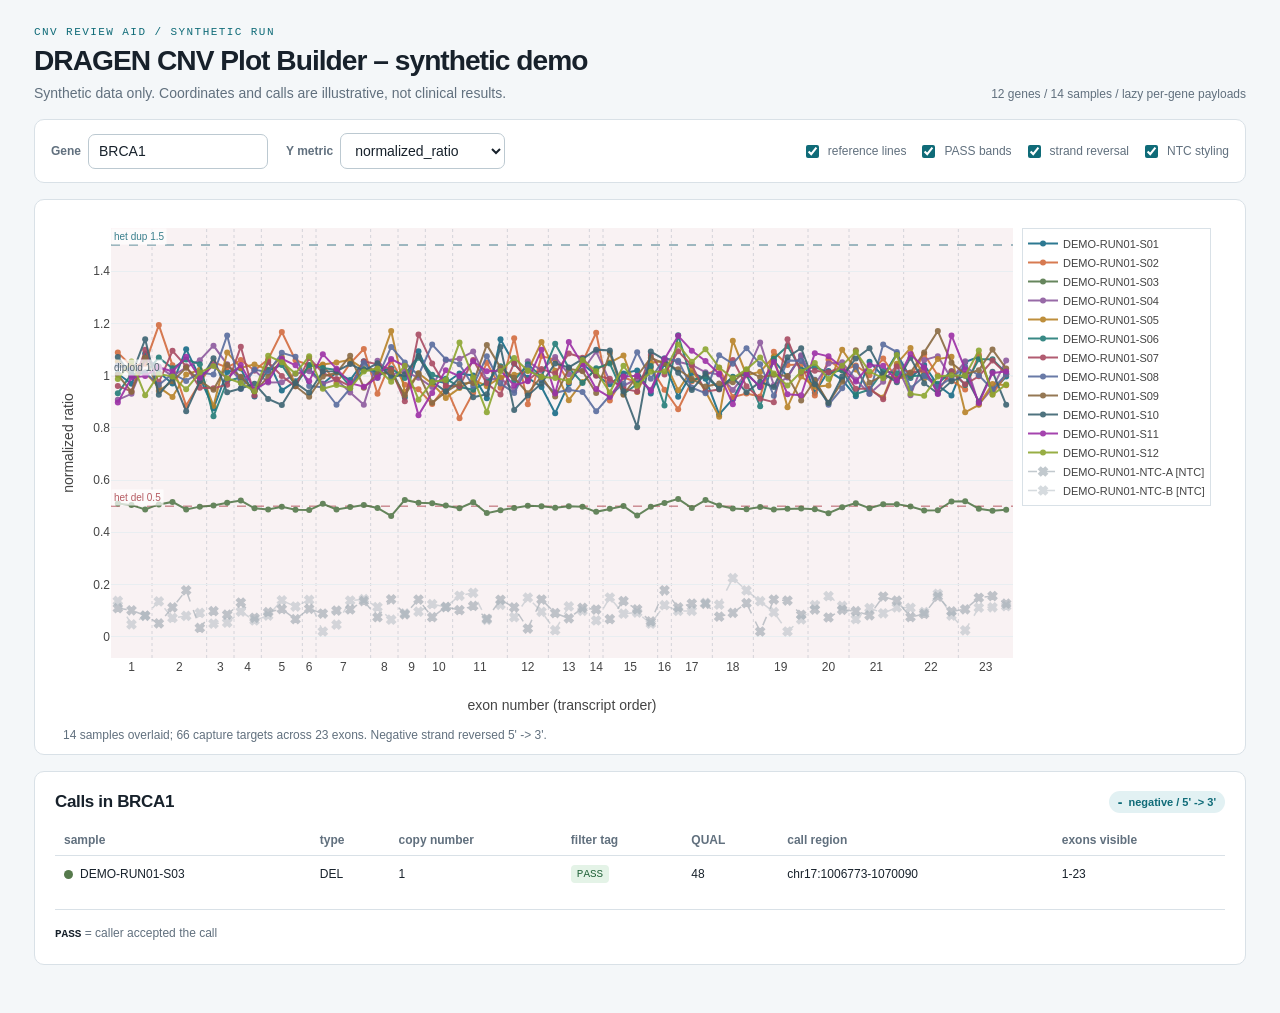
==== docs/demo/index.html @ 5447cc50 "Public showcase: DRAGEN CNV plot builder A review aid for exon-level copy-number calls: turns DRAGEN" ====
<!doctype html>
<html lang="en">
<head>
<meta charset="utf-8">
<meta name="viewport" content="width=device-width, initial-scale=1">
<title>DRAGEN CNV Plot Builder – synthetic demo</title>
<style>
:root {
  color-scheme: light;
  --ink: #17212b;
  --muted: #61707e;
  --line: #d9e1e7;
  --panel: #ffffff;
  --wash: #f4f7f9;
  --accent: #0f6b78;
  --accent-soft: #e2f1f3;
  --radius: 10px;
}
* { box-sizing: border-box; }
body { margin: 0; background: var(--wash); color: var(--ink); font-family: -apple-system, BlinkMacSystemFont, "Segoe UI", sans-serif; font-size: 14px; }
main { max-width: 1540px; margin: 0 auto; padding: 26px 34px 46px; }
header { display: flex; align-items: flex-end; justify-content: space-between; gap: 24px; margin-bottom: 18px; }
h1 { margin: 0; font-size: clamp(25px, 2.2vw, 34px); letter-spacing: -0.035em; line-height: 1.08; font-weight: 700; }
.kicker { margin: 0 0 8px; color: var(--accent); font-family: ui-monospace, SFMono-Regular, Menlo, monospace; font-size: 11px; letter-spacing: .13em; text-transform: uppercase; }
.notice { margin: 9px 0 0; color: var(--muted); }
.notice code { color: var(--ink); background: #e8eef1; border-radius: 4px; padding: 2px 5px; }
.summary { color: var(--muted); font-size: 12px; text-align: right; white-space: nowrap; }
.toolbar, .plot-panel, .calls-panel { background: var(--panel); border: 1px solid var(--line); border-radius: var(--radius); }
.toolbar { display: flex; align-items: center; flex-wrap: wrap; gap: 14px 18px; padding: 13px 16px; margin-bottom: 16px; }
.control { display: inline-flex; align-items: center; gap: 7px; color: var(--muted); }
.control label { font-size: 12px; font-weight: 600; }
input[type="search"], select { border: 1px solid #bcc9d1; border-radius: 7px; color: var(--ink); background: #fff; padding: 8px 10px; font: inherit; min-height: 35px; }
input[type="search"] { width: 180px; }
select { min-width: 165px; }
input:focus, select:focus { outline: 3px solid var(--accent-soft); border-color: var(--accent); }
.checks { display: inline-flex; align-items: center; flex-wrap: wrap; gap: 12px; margin-left: auto; }
.check { display: inline-flex; align-items: center; gap: 6px; color: var(--muted); font-size: 12px; cursor: pointer; white-space: nowrap; }
.check input { accent-color: var(--accent); }
.plot-panel { padding: 8px 12px 0; min-height: 520px; }
#plot { width: 100%; height: 520px; }
.status { padding: 0 16px 12px; color: var(--muted); font-size: 12px; min-height: 17px; }
.calls-panel { margin-top: 16px; padding: 19px 20px 20px; }
.calls-heading { display: flex; justify-content: space-between; align-items: baseline; gap: 12px; margin-bottom: 12px; }
h2 { margin: 0; font-size: 17px; letter-spacing: -.02em; }
.strand-chip { display: inline-flex; align-items: center; gap: 6px; border-radius: 999px; background: var(--accent-soft); color: var(--accent); padding: 4px 9px; font-size: 11px; font-weight: 700; }
.strand-chip .arrow { font-size: 14px; line-height: 1; }
.table-wrap { overflow-x: auto; }
table { width: 100%; border-collapse: collapse; font-size: 12px; }
th { color: var(--muted); font-weight: 700; text-align: left; white-space: nowrap; border-bottom: 1px solid var(--line); padding: 8px 9px; }
td { border-bottom: 1px solid #edf1f3; padding: 9px; vertical-align: middle; white-space: nowrap; }
tr:last-child td { border-bottom: 0; }
.sample-cell { display: inline-flex; align-items: center; gap: 7px; }
.sample-swatch { display: inline-block; width: 9px; height: 9px; border-radius: 50%; }
.filter-tag { display: inline-block; border-radius: 4px; padding: 3px 6px; background: #edf2f4; color: var(--ink); font-family: ui-monospace, SFMono-Regular, Menlo, monospace; font-size: 11px; }
.filter-tag.pass { background: #e4f3e7; color: #24643b; }
.empty { color: var(--muted); padding: 18px 9px; }
.definitions { margin-top: 17px; border-top: 1px solid var(--line); padding-top: 12px; color: var(--muted); font-size: 12px; }
.definitions p { margin: 4px 0; }
.definitions strong { color: var(--ink); font-family: ui-monospace, SFMono-Regular, Menlo, monospace; font-size: 11px; }
.error { color: #a53d3d; font-weight: 600; }
@media (max-width: 760px) {
  main { padding: 18px 14px 30px; }
  header { display: block; }
  .summary { margin-top: 10px; text-align: left; }
  .checks { width: 100%; margin-left: 0; }
  #plot { height: 460px; }
  .plot-panel { min-height: 460px; }
}
</style>
</head>
<body>
<main>
  <header>
    <div>
      <p class="kicker">CNV review aid / synthetic run</p>
      <h1>DRAGEN CNV Plot Builder – synthetic demo</h1>
      <p class="notice">Synthetic data only. Coordinates and calls are illustrative, not clinical results.</p>
    </div>
    <div class="summary">12 genes / 14 samples / lazy per-gene payloads</div>
  </header>
  <section class="toolbar" aria-label="Plot controls">
    <div class="control"><label for="gene-search">Gene</label><input id="gene-search" type="search" list="gene-list" placeholder="Search genes" autocomplete="off"><datalist id="gene-list"><option value="BRCA1"></option><option value="BRCA2"></option><option value="TP53"></option><option value="MLH1"></option><option value="MSH2"></option><option value="PTEN"></option><option value="EGFR"></option><option value="DMD"></option><option value="CFTR"></option><option value="STK11"></option><option value="PMS2"></option><option value="CDKN2A"></option></datalist></div>
    <div class="control"><label for="metric">Y metric</label><select id="metric"><option value="normalized_ratio">normalized_ratio</option><option value="tn_log2">tn_log2</option><option value="segment_mean">segment_mean</option></select></div>
    <div class="checks">
      <label class="check"><input id="toggle-reference" type="checkbox" checked> reference lines</label>
      <label class="check"><input id="toggle-bands" type="checkbox" checked> PASS bands</label>
      <label class="check"><input id="toggle-strand" type="checkbox" checked> strand reversal</label>
      <label class="check"><input id="toggle-ntc" type="checkbox" checked> NTC styling</label>
    </div>
  </section>
  <section class="plot-panel" aria-label="Exon-level copy-number plot">
    <div id="plot" aria-live="polite"></div>
    <div id="status" class="status"></div>
  </section>
  <section class="calls-panel" aria-labelledby="calls-heading">
    <div class="calls-heading"><h2 id="calls-heading">Calls in <span id="current-gene">BRCA1</span></h2><span id="strand-chip" class="strand-chip"></span></div>
    <div id="calls-table" class="table-wrap"></div>
    <div id="definitions" class="definitions"></div>
  </section>
</main>
<script type="application/json" id="cnvgrp-0">{"gene":"BRCA1","strand":"-","contig":"chr17","targets":{"start":[1006773,1007081,1007387,1007665,1009994,1010389,1010727,1011033,1012664,1013045,1013410,1013769,1017005,1017387,1017669,1019371,1019656,1020067,1020471,1022606,1022988,1023380,1025489,1025811,1026257,1028633,1030546,1030990,1031334,1031683,1033969,1036659,1037046,1037406,1039088,1039423,1039769,1042190,1042489,1042827,1043216,1045777,1046056,1048448,1048880,1050433,1050743,1053049,1053414,1053726,1054082,1056494,1058071,1058306,1058589,1061209,1061521,1063835,1064110,1066633,1066905,1067250,1067629,1069223,1069602,1069932],"end":[1006940,1007236,1007528,1007813,1010153,1010549,1010872,1011156,1012821,1013210,1013560,1013961,1017138,1017566,1017792,1019524,1019811,1020242,1020660,1022802,1023139,1023539,1025617,1025998,1026396,1028816,1030743,1031177,1031515,1031868,1034110,1036799,1037211,1037574,1039212,1039571,1039943,1042350,1042672,1043013,1043358,1045937,1046200,1048637,1049030,1050598,1050878,1053238,1053593,1053901,1054217,1056664,1058197,1058485,1058788,1061369,1061671,1063959,1064304,1066807,1067099,1067396,1067804,1069371,1069767,1070090],"target_name":["BRCA1_exon_23_target_1","BRCA1_exon_23_target_2","BRCA1_exon_23_target_3","BRCA1_exon_23_target_4","BRCA1_exon_22_target_1","BRCA1_exon_22_target_2","BRCA1_exon_22_target_3","BRCA1_exon_22_target_4","BRCA1_exon_21_target_1","BRCA1_exon_21_target_2","BRCA1_exon_21_target_3","BRCA1_exon_21_target_4","BRCA1_exon_20_target_1","BRCA1_exon_20_target_2","BRCA1_exon_20_target_3","BRCA1_exon_19_target_1","BRCA1_exon_19_target_2","BRCA1_exon_19_target_3","BRCA1_exon_19_target_4","BRCA1_exon_18_target_1","BRCA1_exon_18_target_2","BRCA1_exon_18_target_3","BRCA1_exon_17_target_1","BRCA1_exon_17_target_2","BRCA1_exon_17_target_3","BRCA1_exon_16_target_1","BRCA1_exon_15_target_1","BRCA1_exon_15_target_2","BRCA1_exon_15_target_3","BRCA1_exon_15_target_4","BRCA1_exon_14_target_1","BRCA1_exon_13_target_1","BRCA1_exon_13_target_2","BRCA1_exon_13_target_3","BRCA1_exon_12_target_1","BRCA1_exon_12_target_2","BRCA1_exon_12_target_3","BRCA1_exon_11_target_1","BRCA1_exon_11_target_2","BRCA1_exon_11_target_3","BRCA1_exon_11_target_4","BRCA1_exon_10_target_1","BRCA1_exon_10_target_2","BRCA1_exon_09_target_1","BRCA1_exon_09_target_2","BRCA1_exon_08_target_1","BRCA1_exon_08_target_2","BRCA1_exon_07_target_1","BRCA1_exon_07_target_2","BRCA1_exon_07_target_3","BRCA1_exon_07_target_4","BRCA1_exon_06_target_1","BRCA1_exon_05_target_1","BRCA1_exon_05_target_2","BRCA1_exon_05_target_3","BRCA1_exon_04_target_1","BRCA1_exon_04_target_2","BRCA1_exon_03_target_1","BRCA1_exon_03_target_2","BRCA1_exon_02_target_1","BRCA1_exon_02_target_2","BRCA1_exon_02_target_3","BRCA1_exon_02_target_4","BRCA1_exon_01_target_1","BRCA1_exon_01_target_2","BRCA1_exon_01_target_3"],"exon_number":[23,23,23,23,22,22,22,22,21,21,21,21,20,20,20,19,19,19,19,18,18,18,17,17,17,16,15,15,15,15,14,13,13,13,12,12,12,11,11,11,11,10,10,9,9,8,8,7,7,7,7,6,5,5,5,4,4,3,3,2,2,2,2,1,1,1],"x":[0,1,2,3,4,5,6,7,8,9,10,11,12,13,14,15,16,17,18,19,20,21,22,23,24,25,26,27,28,29,30,31,32,33,34,35,36,37,38,39,40,41,42,43,44,45,46,47,48,49,50,51,52,53,54,55,56,57,58,59,60,61,62,63,64,65]},"samples":[{"sample_id":"DEMO-RUN01-NTC-A","ntc":true,"tn_log2":[-2.98381,-2.681953,-2.744142,-3.250274,-3.370958,-2.702223,-3.52179,-3.732091,-2.858619,-2.699186,-3.611908,-3.352918,-3.27643,-3.764107,-3.266968,-3.571061,-2.852273,-2.815057,-5.643856,-2.958019,-3.455984,-3.703662,-2.990225,-2.977881,-3.157863,-2.491542,-4.096548,-3.252096,-2.871449,-3.889041,-3.262302,-3.178495,-3.827784,-3.461842,-2.811036,-4.996863,-3.155328,-2.82177,-3.86111,-3.085601,-3.293202,-3.13613,-3.737582,-2.814387,-3.546161,-2.804121,-3.741538,-2.872496,-3.261188,-3.320588,-3.491781,-3.225812,-3.895358,-3.24116,-3.410023,-3.78642,-2.935073,-3.570653,-3.351001,-4.902386,-2.492696,-3.156681,-4.294777,-3.622108,-3.307222,-3.193992],"segment_mean":[0.1042,0.1042,0.1042,0.1042,0.1042,0.1042,0.1042,0.1042,0.1042,0.1042,0.1042,0.1042,0.1042,0.1042,0.1042,0.1042,0.1042,0.1042,0.1042,0.1042,0.1042,0.1042,0.1042,0.1042,0.1042,0.1042,0.1042,0.1042,0.1042,0.1042,0.1042,0.1042,0.1042,0.1042,0.1042,0.1042,0.1042,0.1042,0.1042,0.1042,0.1042,0.1042,0.1042,0.1042,0.1042,0.1042,0.1042,0.1042,0.1042,0.1042,0.1042,0.1042,0.1042,0.1042,0.1042,0.1042,0.1042,0.1042,0.1042,0.1042,0.1042,0.1042,0.1042,0.1042,0.1042,0.1042]},{"sample_id":"DEMO-RUN01-NTC-B","ntc":true,"tn_log2":[-3.094724,-3.148257,-3.167453,-5.339613,-3.625907,-2.603401,-3.40113,-3.178048,-3.156117,-3.478283,-3.185196,-3.89002,-3.08591,-2.685125,-3.048519,-3.917611,-5.643856,-3.412815,-2.878897,-2.496564,-2.154978,-3.025134,-2.947816,-3.337351,-3.339567,-3.047997,-4.331361,-3.431797,-3.504969,-2.73797,-4.005428,-3.333124,-3.10669,-5.312495,-3.390044,-2.74083,-3.744609,-3.034998,-3.951901,-2.574341,-2.673669,-3.13013,-3.003348,-3.38358,-3.487619,-3.94229,-3.14044,-2.796989,-2.852774,-4.434517,-5.643856,-2.827758,-3.112608,-2.844425,-3.628824,-4.007314,-3.372393,-4.221763,-4.318481,-3.45934,-3.650665,-3.799192,-2.889628,-3.639204,-4.406641,-2.868204],"segment_mean":[0.1019,0.1019,0.1019,0.1019,0.1019,0.1019,0.1019,0.1019,0.1019,0.1019,0.1019,0.1019,0.1019,0.1019,0.1019,0.1019,0.1019,0.1019,0.1019,0.1019,0.1019,0.1019,0.1019,0.1019,0.1019,0.1019,0.1019,0.1019,0.1019,0.1019,0.1019,0.1019,0.1019,0.1019,0.1019,0.1019,0.1019,0.1019,0.1019,0.1019,0.1019,0.1019,0.1019,0.1019,0.1019,0.1019,0.1019,0.1019,0.1019,0.1019,0.1019,0.1019,0.1019,0.1019,0.1019,0.1019,0.1019,0.1019,0.1019,0.1019,0.1019,0.1019,0.1019,0.1019,0.1019,0.1019]},{"sample_id":"DEMO-RUN01-S01","ntc":false,"tn_log2":[-0.005378,-0.089995,0.099929,0.072435,-0.114063,-0.054571,0.057755,-0.013861,0.115809,-0.004012,0.074581,-0.11913,-0.02362,0.025278,-0.097993,0.104905,-0.005679,0.080545,-0.066553,0.014807,-0.135439,-0.232347,-0.018133,0.014746,-0.122284,0.065028,-0.102932,0.028378,0.011558,-0.049352,0.001305,0.064441,-0.046143,-0.22436,-0.064799,-0.012503,0.063482,0.187629,-0.130688,0.000273,0.011515,-0.04183,-0.026691,0.128176,-0.126366,0.033575,-0.002283,0.077216,-0.025264,0.017061,-0.045715,0.037257,-0.031808,-0.084335,0.078614,-0.119912,0.038124,0.019664,-0.193505,-0.011064,0.139073,-0.045122,0.017419,0.116809,-0.045877,0.010211],"segment_mean":[0.9941,0.9941,0.9941,0.9941,0.9941,0.9941,0.9941,0.9941,0.9941,0.9941,0.9941,0.9941,0.9941,0.9941,0.9941,0.9941,0.9941,0.9941,0.9941,0.9941,0.9941,0.9941,0.9941,0.9941,0.9941,0.9941,0.9941,0.9941,0.9941,0.9941,0.9941,0.9941,0.9941,0.9941,0.9941,0.9941,0.9941,0.9941,0.9941,0.9941,0.9941,0.9941,0.9941,0.9941,0.9941,0.9941,0.9941,0.9941,0.9941,0.9941,0.9941,0.9941,0.9941,0.9941,0.9941,0.9941,0.9941,0.9941,0.9941,0.9941,0.9941,0.9941,0.9941,0.9941,0.9941,0.9941]},{"sample_id":"DEMO-RUN01-S02","ntc":false,"tn_log2":[0.007982,-0.107077,0.111872,-0.0785,-0.026916,0.000693,0.112914,-0.005688,-0.017128,0.091001,0.002261,0.054416,0.027747,0.085966,-0.115053,0.059654,0.056894,0.126034,-0.121058,-0.102407,-0.124178,0.042812,-0.000621,-0.032389,-0.198977,-0.080843,0.042521,-0.038842,-0.009076,-0.145063,0.219242,0.073424,-0.036393,0.086149,0.103664,-0.168532,0.192537,-0.069024,0.068665,-0.09807,-0.256769,-0.062953,-0.16566,-0.078326,-0.051949,0.080841,-0.103952,0.139944,0.066059,-0.041502,0.056376,0.056505,0.082203,0.222658,0.086841,0.028122,0.083192,0.044792,0.071419,-0.040342,-0.176413,0.056529,0.255126,0.064408,0.052523,0.121535],"segment_mean":[1.0088,1.0088,1.0088,1.0088,1.0088,1.0088,1.0088,1.0088,1.0088,1.0088,1.0088,1.0088,1.0088,1.0088,1.0088,1.0088,1.0088,1.0088,1.0088,1.0088,1.0088,1.0088,1.0088,1.0088,1.0088,1.0088,1.0088,1.0088,1.0088,1.0088,1.0088,1.0088,1.0088,1.0088,1.0088,1.0088,1.0088,1.0088,1.0088,1.0088,1.0088,1.0088,1.0088,1.0088,1.0088,1.0088,1.0088,1.0088,1.0088,1.0088,1.0088,1.0088,1.0088,1.0088,1.0088,1.0088,1.0088,1.0088,1.0088,1.0088,1.0088,1.0088,1.0088,1.0088,1.0088,1.0088]},{"sample_id":"DEMO-RUN01-S03","ntc":false,"tn_log2":[-1.039224,-1.051707,-1.028448,-0.946592,-0.948886,-1.045739,-1.049857,-1.003024,-0.977856,-0.97841,-1.022658,-0.9671,-1.012292,-1.079747,-1.034095,-1.026979,-1.030356,-1.037322,-1.009408,-1.033831,-1.02575,-0.992095,-0.933899,-1.021047,-0.921991,-0.965506,-1.007553,-1.108234,-0.998531,-1.030258,-1.064433,-1.006217,-1.001972,-1.018043,-1.002478,-0.994885,-1.021995,-1.044923,-1.079177,-0.957647,-1.022472,-0.993386,-0.968442,-0.962987,-0.932865,-1.112927,-1.020256,-0.986716,-1.010575,-1.037139,-0.974791,-1.044039,-1.040167,-1.006853,-1.037395,-1.02466,-0.939201,-0.963936,-0.993992,-1.005396,-1.036884,-0.954019,-0.98114,-1.03628,-0.988575,-0.969794],"segment_mean":[0.4972,0.4972,0.4972,0.4972,0.4972,0.4972,0.4972,0.4972,0.4972,0.4972,0.4972,0.4972,0.4972,0.4972,0.4972,0.4972,0.4972,0.4972,0.4972,0.4972,0.4972,0.4972,0.4972,0.4972,0.4972,0.4972,0.4972,0.4972,0.4972,0.4972,0.4972,0.4972,0.4972,0.4972,0.4972,0.4972,0.4972,0.4972,0.4972,0.4972,0.4972,0.4972,0.4972,0.4972,0.4972,0.4972,0.4972,0.4972,0.4972,0.4972,0.4972,0.4972,0.4972,0.4972,0.4972,0.4972,0.4972,0.4972,0.4972,0.4972,0.4972,0.4972,0.4972,0.4972,0.4972,0.4972]},{"sample_id":"DEMO-RUN01-S04","ntc":false,"tn_log2":[0.080817,-0.071155,-0.167973,0.076751,-0.017894,0.103564,0.083614,-0.113584,0.055639,-0.034093,-0.104108,-0.022861,0.071718,0.064586,-0.051946,0.107602,-0.010068,-0.055097,0.172545,0.012429,-0.081817,0.006266,0.01763,0.05746,0.072223,0.090494,-0.080432,-0.016287,-0.058764,-0.030701,0.127277,0.027351,0.006971,0.098789,0.02778,0.076549,-0.08385,-0.01442,-0.024963,0.126733,0.089837,0.082648,-0.064835,-0.012089,0.022995,0.005176,0.079856,-0.170196,-0.097045,-0.020976,-0.046565,0.02345,0.009788,-0.037059,-0.039364,0.028044,-0.032447,0.061162,0.156494,0.082496,0.045236,-0.00434,0.048666,0.085699,-0.104691,-0.140451],"segment_mean":[1.0075,1.0075,1.0075,1.0075,1.0075,1.0075,1.0075,1.0075,1.0075,1.0075,1.0075,1.0075,1.0075,1.0075,1.0075,1.0075,1.0075,1.0075,1.0075,1.0075,1.0075,1.0075,1.0075,1.0075,1.0075,1.0075,1.0075,1.0075,1.0075,1.0075,1.0075,1.0075,1.0075,1.0075,1.0075,1.0075,1.0075,1.0075,1.0075,1.0075,1.0075,1.0075,1.0075,1.0075,1.0075,1.0075,1.0075,1.0075,1.0075,1.0075,1.0075,1.0075,1.0075,1.0075,1.0075,1.0075,1.0075,1.0075,1.0075,1.0075,1.0075,1.0075,1.0075,1.0075,1.0075,1.0075]},{"sample_id":"DEMO-RUN01-S05","ntc":false,"tn_log2":[-0.055126,-0.046757,-0.171661,-0.218681,0.100326,0.088195,-0.016175,0.144843,0.064133,-0.126528,-0.078409,0.032733,0.13626,-0.056321,-0.062455,-0.00552,-0.18618,0.101805,0.0212,0.002087,0.181057,-0.24772,-0.090437,0.031577,-0.083756,0.077659,0.068917,-0.094121,0.107134,0.070063,0.034402,-0.035671,-0.142508,0.026583,0.174288,0.024928,0.003878,-0.009819,-0.059578,-0.02322,-0.070897,-0.128963,-0.046181,0.013296,-0.092951,0.227129,0.033472,0.036003,0.084182,0.070653,0.05957,0.053201,-0.045891,0.098611,0.031771,0.060464,0.041501,0.122456,-0.178565,0.031943,0.005784,-0.122833,-0.065666,0.016519,-0.000667,0.075505],"segment_mean":[1.0022,1.0022,1.0022,1.0022,1.0022,1.0022,1.0022,1.0022,1.0022,1.0022,1.0022,1.0022,1.0022,1.0022,1.0022,1.0022,1.0022,1.0022,1.0022,1.0022,1.0022,1.0022,1.0022,1.0022,1.0022,1.0022,1.0022,1.0022,1.0022,1.0022,1.0022,1.0022,1.0022,1.0022,1.0022,1.0022,1.0022,1.0022,1.0022,1.0022,1.0022,1.0022,1.0022,1.0022,1.0022,1.0022,1.0022,1.0022,1.0022,1.0022,1.0022,1.0022,1.0022,1.0022,1.0022,1.0022,1.0022,1.0022,1.0022,1.0022,1.0022,1.0022,1.0022,1.0022,1.0022,1.0022]},{"sample_id":"DEMO-RUN01-S06","ntc":false,"tn_log2":[0.014208,0.087687,0.08713,-0.052701,0.024164,-0.045701,0.002258,-0.003669,0.012168,0.025636,-0.079365,-0.106372,0.028554,0.015437,0.046057,0.032093,0.154934,0.090535,-0.179838,0.006869,-0.006657,-0.073501,-0.003523,-0.02625,0.207317,-0.176273,0.052612,-0.04761,-0.105221,0.06482,0.039969,-0.041649,0.042036,0.165848,-0.006002,0.061067,-0.027318,0.050758,-0.037497,-0.080894,-0.064708,-0.017713,0.004436,0.0955,-0.013505,0.039184,0.020939,0.034595,-0.062844,0.030881,0.041196,0.057539,-0.055849,0.056881,0.030351,-0.08096,-0.0102,-0.03018,-0.244498,0.06181,0.08572,0.039664,0.095936,0.012391,0.008673,-0.10154],"segment_mean":[1.004,1.004,1.004,1.004,1.004,1.004,1.004,1.004,1.004,1.004,1.004,1.004,1.004,1.004,1.004,1.004,1.004,1.004,1.004,1.004,1.004,1.004,1.004,1.004,1.004,1.004,1.004,1.004,1.004,1.004,1.004,1.004,1.004,1.004,1.004,1.004,1.004,1.004,1.004,1.004,1.004,1.004,1.004,1.004,1.004,1.004,1.004,1.004,1.004,1.004,1.004,1.004,1.004,1.004,1.004,1.004,1.004,1.004,1.004,1.004,1.004,1.004,1.004,1.004,1.004,1.004]},{"sample_id":"DEMO-RUN01-S07","ntc":false,"tn_log2":[0.009153,0.080998,-0.003997,-0.04905,0.023652,-0.089044,0.029675,0.014419,0.049788,-0.136558,-0.074274,-0.074275,0.04529,0.018766,0.02583,0.015104,0.187699,-0.154728,-0.134025,-0.059943,0.083854,-0.079429,-0.090175,0.055334,0.128454,0.00599,0.109397,-0.090377,-0.075429,-0.017442,-0.001278,0.095782,0.117331,0.010753,0.035648,-0.028101,0.067389,-0.108623,-0.043097,0.083426,-0.060622,-0.057816,0.064894,0.211282,-0.149347,0.032256,0.06194,0.075975,-0.060412,-0.020414,0.014938,0.094372,-0.060866,-0.002573,0.071672,-0.113989,0.15139,-0.051622,-0.071777,-0.068619,0.050711,0.130867,-0.037971,0.136033,-0.090136,-0.058225],"segment_mean":[1.0035,1.0035,1.0035,1.0035,1.0035,1.0035,1.0035,1.0035,1.0035,1.0035,1.0035,1.0035,1.0035,1.0035,1.0035,1.0035,1.0035,1.0035,1.0035,1.0035,1.0035,1.0035,1.0035,1.0035,1.0035,1.0035,1.0035,1.0035,1.0035,1.0035,1.0035,1.0035,1.0035,1.0035,1.0035,1.0035,1.0035,1.0035,1.0035,1.0035,1.0035,1.0035,1.0035,1.0035,1.0035,1.0035,1.0035,1.0035,1.0035,1.0035,1.0035,1.0035,1.0035,1.0035,1.0035,1.0035,1.0035,1.0035,1.0035,1.0035,1.0035,1.0035,1.0035,1.0035,1.0035,1.0035]},{"sample_id":"DEMO-RUN01-S08","ntc":false,"tn_log2":[0.007554,-0.078814,0.001721,0.046502,-0.013316,-0.063,-0.004019,-0.0714,0.124438,0.161749,-0.104224,0.048773,-0.072389,-0.171007,-0.022843,0.078201,0.081573,-0.115515,0.061531,0.144029,0.063863,0.108743,-0.100839,-0.069095,0.079945,0.092524,-0.017948,0.123108,-0.045603,-0.114918,-0.212513,-0.092996,-0.080705,-0.098594,-0.026867,0.047618,-0.099348,-0.044256,0.103018,-0.05843,0.060812,0.086625,0.161983,0.001737,0.070591,0.150383,-0.014123,0.068092,-0.072742,-0.170859,-0.06536,-0.058634,0.100582,0.120582,0.016945,0.032725,-0.075747,0.206306,0.006054,0.017475,-0.030073,0.010329,-0.053177,0.016353,0.032857,0.054034],"segment_mean":[1.0048,1.0048,1.0048,1.0048,1.0048,1.0048,1.0048,1.0048,1.0048,1.0048,1.0048,1.0048,1.0048,1.0048,1.0048,1.0048,1.0048,1.0048,1.0048,1.0048,1.0048,1.0048,1.0048,1.0048,1.0048,1.0048,1.0048,1.0048,1.0048,1.0048,1.0048,1.0048,1.0048,1.0048,1.0048,1.0048,1.0048,1.0048,1.0048,1.0048,1.0048,1.0048,1.0048,1.0048,1.0048,1.0048,1.0048,1.0048,1.0048,1.0048,1.0048,1.0048,1.0048,1.0048,1.0048,1.0048,1.0048,1.0048,1.0048,1.0048,1.0048,1.0048,1.0048,1.0048,1.0048,1.0048]},{"sample_id":"DEMO-RUN01-S09","ntc":false,"tn_log2":[0.038656,0.137076,0.028677,0.008919,0.068648,0.22728,0.122592,0.016974,-0.018455,0.001683,-0.039525,0.133291,-0.034769,-0.159142,-0.026026,-0.14437,-0.002354,0.00426,-0.009424,0.03038,-0.036996,-0.04408,-0.06217,-0.018341,0.034319,0.064631,0.095139,-0.002338,-0.11016,0.119007,-0.099712,0.023915,0.037165,-0.119758,-0.004637,-0.101315,-0.012094,0.043691,0.160335,-0.04105,-0.044427,-0.093227,-0.158986,0.010918,-0.112889,0.018583,0.008233,-0.068729,0.105941,0.01528,-0.005014,-0.122147,-0.05994,0.084295,-0.007369,-0.09125,-0.006228,0.05706,-0.08097,-0.02916,0.042014,-0.032185,-0.088252,0.095044,-0.092671,0.003872],"segment_mean":[0.9979,0.9979,0.9979,0.9979,0.9979,0.9979,0.9979,0.9979,0.9979,0.9979,0.9979,0.9979,0.9979,0.9979,0.9979,0.9979,0.9979,0.9979,0.9979,0.9979,0.9979,0.9979,0.9979,0.9979,0.9979,0.9979,0.9979,0.9979,0.9979,0.9979,0.9979,0.9979,0.9979,0.9979,0.9979,0.9979,0.9979,0.9979,0.9979,0.9979,0.9979,0.9979,0.9979,0.9979,0.9979,0.9979,0.9979,0.9979,0.9979,0.9979,0.9979,0.9979,0.9979,0.9979,0.9979,0.9979,0.9979,0.9979,0.9979,0.9979,0.9979,0.9979,0.9979,0.9979,0.9979,0.9979]},{"sample_id":"DEMO-RUN01-S10","ntc":false,"tn_log2":[-0.171173,0.021523,-0.151606,-0.000546,-0.032203,-0.102174,-0.042673,0.095594,-0.037557,0.010529,0.143355,0.09159,-0.005036,-0.159993,-0.048812,0.14378,0.097684,-0.063882,-0.035844,-0.094702,-0.010528,-0.076685,0.011569,-0.081815,0.015314,0.086088,0.126814,-0.317416,-0.089479,0.131891,0.13662,0.088408,0.044181,0.065768,-0.043995,-0.115158,-0.203371,0.150055,-0.106804,-0.125163,-0.0121,-0.089834,-0.035589,0.104617,0.00709,-0.010289,0.066117,0.027139,0.062154,0.02397,0.023053,-0.097322,-0.041464,-0.172632,-0.135713,-0.045413,-0.073415,-0.095449,0.093297,-0.032034,-0.212676,-0.014442,-0.110107,0.187503,0.002117,0.098882],"segment_mean":[0.9905,0.9905,0.9905,0.9905,0.9905,0.9905,0.9905,0.9905,0.9905,0.9905,0.9905,0.9905,0.9905,0.9905,0.9905,0.9905,0.9905,0.9905,0.9905,0.9905,0.9905,0.9905,0.9905,0.9905,0.9905,0.9905,0.9905,0.9905,0.9905,0.9905,0.9905,0.9905,0.9905,0.9905,0.9905,0.9905,0.9905,0.9905,0.9905,0.9905,0.9905,0.9905,0.9905,0.9905,0.9905,0.9905,0.9905,0.9905,0.9905,0.9905,0.9905,0.9905,0.9905,0.9905,0.9905,0.9905,0.9905,0.9905,0.9905,0.9905,0.9905,0.9905,0.9905,0.9905,0.9905,0.9905]},{"sample_id":"DEMO-RUN01-S11","ntc":false,"tn_log2":[0.021705,0.014429,-0.159982,0.032517,0.206088,-0.105204,0.043857,0.114202,-0.027856,0.053442,0.056223,-0.032497,0.045625,0.102451,0.118973,-0.112766,-0.106625,0.073574,-0.061048,0.007497,-0.167151,0.009966,0.078811,0.131284,0.2042,0.087196,-0.08572,-0.000463,-0.0057,-0.124156,-0.076183,0.059885,0.174551,-0.103164,0.136293,-0.031131,-0.055578,0.02755,0.02393,0.077121,-0.002607,0.029351,-0.099769,-0.236981,0.051895,0.088472,-0.010339,-0.063321,-0.042401,0.037639,0.113793,-0.031036,0.055953,0.089653,-0.033778,-0.081023,0.057424,-0.017579,0.056016,-0.011386,0.09988,0.022363,0.045517,-0.002094,-0.011058,-0.157383],"segment_mean":[1.0082,1.0082,1.0082,1.0082,1.0082,1.0082,1.0082,1.0082,1.0082,1.0082,1.0082,1.0082,1.0082,1.0082,1.0082,1.0082,1.0082,1.0082,1.0082,1.0082,1.0082,1.0082,1.0082,1.0082,1.0082,1.0082,1.0082,1.0082,1.0082,1.0082,1.0082,1.0082,1.0082,1.0082,1.0082,1.0082,1.0082,1.0082,1.0082,1.0082,1.0082,1.0082,1.0082,1.0082,1.0082,1.0082,1.0082,1.0082,1.0082,1.0082,1.0082,1.0082,1.0082,1.0082,1.0082,1.0082,1.0082,1.0082,1.0082,1.0082,1.0082,1.0082,1.0082,1.0082,1.0082,1.0082]},{"sample_id":"DEMO-RUN01-S12","ntc":false,"tn_log2":[-0.049642,-0.110438,0.132562,-0.00147,0.001264,-0.005304,-0.115707,-0.104235,0.108839,-0.014974,0.02182,0.125148,0.05268,-0.018363,0.067332,0.020757,-0.056194,0.011429,0.096278,0.033988,-0.014398,0.04374,0.138606,0.074442,0.161622,0.021866,0.020782,-0.056342,0.053368,-0.096594,0.024018,0.083711,-0.029827,-0.013726,-0.008097,0.027152,0.094305,0.025591,-0.218416,-0.010392,0.172459,-0.024003,-0.035532,-0.139412,0.053017,-0.034234,0.039032,0.022,-0.071407,-0.052877,-0.074599,0.103521,0.011242,0.07232,0.105437,-0.089126,-0.04167,-0.014222,0.052605,0.016893,-0.078262,-0.004446,0.007695,-0.113154,0.075821,-0.019272],"segment_mean":[1.0062,1.0062,1.0062,1.0062,1.0062,1.0062,1.0062,1.0062,1.0062,1.0062,1.0062,1.0062,1.0062,1.0062,1.0062,1.0062,1.0062,1.0062,1.0062,1.0062,1.0062,1.0062,1.0062,1.0062,1.0062,1.0062,1.0062,1.0062,1.0062,1.0062,1.0062,1.0062,1.0062,1.0062,1.0062,1.0062,1.0062,1.0062,1.0062,1.0062,1.0062,1.0062,1.0062,1.0062,1.0062,1.0062,1.0062,1.0062,1.0062,1.0062,1.0062,1.0062,1.0062,1.0062,1.0062,1.0062,1.0062,1.0062,1.0062,1.0062,1.0062,1.0062,1.0062,1.0062,1.0062,1.0062]}],"calls":[{"sample_id":"DEMO-RUN01-S03","type":"DEL","copy_number":1,"filter":"PASS","qual":48.0,"start":1006773,"end":1070090,"exons":[1,2,3,4,5,6,7,8,9,10,11,12,13,14,15,16,17,18,19,20,21,22,23]}]}</script><script type="application/json" id="cnvgrp-1">{"gene":"BRCA2","strand":"+","contig":"chr13","targets":{"start":[1005791,1008030,1010349,1010641,1010953,1011343,1013867,1014216,1014476,1016634,1016928,1018709,1020933,1021160,1021605,1023829,1024115,1024379,1024805,1026675,1029273,1029706,1030018,1032557,1032947,1033215,1035683,1036135,1037941,1038326,1038623,1040192,1043317,1043660,1046384,1046756,1049638,1049946,1050385,1052306,1053997,1054385,1056543,1058799,1059115,1061198,1063210,1063485,1063807,1064137,1065794,1066084,1068940,1069311,1069629,1069918,1072269,1072560,1072893,1073256,1075000,1075362,1075752],"end":[1005916,1008183,1010474,1010840,1011107,1011531,1014046,1014344,1014627,1016761,1017098,1018859,1021065,1021353,1021751,1023964,1024263,1024563,1024929,1026853,1029470,1029897,1030190,1032712,1033097,1033368,1035882,1036255,1038083,1038498,1038773,1040369,1043507,1043840,1046563,1046917,1049812,1050136,1050529,1052439,1054149,1054515,1056703,1058987,1059287,1061344,1063342,1063617,1063977,1064288,1065942,1066221,1069107,1069485,1069787,1070070,1072438,1072684,1073061,1073412,1075195,1075513,1075882],"target_name":["BRCA2_exon_01_target_1","BRCA2_exon_02_target_1","BRCA2_exon_03_target_1","BRCA2_exon_03_target_2","BRCA2_exon_03_target_3","BRCA2_exon_03_target_4","BRCA2_exon_04_target_1","BRCA2_exon_04_target_2","BRCA2_exon_04_target_3","BRCA2_exon_05_target_1","BRCA2_exon_05_target_2","BRCA2_exon_06_target_1","BRCA2_exon_07_target_1","BRCA2_exon_07_target_2","BRCA2_exon_07_target_3","BRCA2_exon_08_target_1","BRCA2_exon_08_target_2","BRCA2_exon_08_target_3","BRCA2_exon_08_target_4","BRCA2_exon_09_target_1","BRCA2_exon_10_target_1","BRCA2_exon_10_target_2","BRCA2_exon_10_target_3","BRCA2_exon_11_target_1","BRCA2_exon_11_target_2","BRCA2_exon_11_target_3","BRCA2_exon_12_target_1","BRCA2_exon_12_target_2","BRCA2_exon_13_target_1","BRCA2_exon_13_target_2","BRCA2_exon_13_target_3","BRCA2_exon_14_target_1","BRCA2_exon_15_target_1","BRCA2_exon_15_target_2","BRCA2_exon_16_target_1","BRCA2_exon_16_target_2","BRCA2_exon_17_target_1","BRCA2_exon_17_target_2","BRCA2_exon_17_target_3","BRCA2_exon_18_target_1","BRCA2_exon_19_target_1","BRCA2_exon_19_target_2","BRCA2_exon_20_target_1","BRCA2_exon_21_target_1","BRCA2_exon_21_target_2","BRCA2_exon_22_target_1","BRCA2_exon_23_target_1","BRCA2_exon_23_target_2","BRCA2_exon_23_target_3","BRCA2_exon_23_target_4","BRCA2_exon_24_target_1","BRCA2_exon_24_target_2","BRCA2_exon_25_target_1","BRCA2_exon_25_target_2","BRCA2_exon_25_target_3","BRCA2_exon_25_target_4","BRCA2_exon_26_target_1","BRCA2_exon_26_target_2","BRCA2_exon_26_target_3","BRCA2_exon_26_target_4","BRCA2_exon_27_target_1","BRCA2_exon_27_target_2","BRCA2_exon_27_target_3"],"exon_number":[1,2,3,3,3,3,4,4,4,5,5,6,7,7,7,8,8,8,8,9,10,10,10,11,11,11,12,12,13,13,13,14,15,15,16,16,17,17,17,18,19,19,20,21,21,22,23,23,23,23,24,24,25,25,25,25,26,26,26,26,27,27,27],"x":[0,1,2,3,4,5,6,7,8,9,10,11,12,13,14,15,16,17,18,19,20,21,22,23,24,25,26,27,28,29,30,31,32,33,34,35,36,37,38,39,40,41,42,43,44,45,46,47,48,49,50,51,52,53,54,55,56,57,58,59,60,61,62]},"samples":[{"sample_id":"DEMO-RUN01-NTC-A","ntc":true,"tn_log2":[-3.567579,-5.643856,-2.906143,-3.064256,-3.595355,-3.139531,-2.846243,-4.17034,-4.391366,-5.643856,-2.950587,-3.790748,-2.817178,-3.977067,-4.353145,-3.097842,-3.833838,-2.831105,-4.589701,-3.083035,-3.833526,-3.320875,-3.122967,-2.929273,-4.523932,-3.047117,-3.520766,-3.296769,-2.47968,-3.267406,-3.86434,-3.608599,-3.904323,-3.070532,-3.001051,-3.8719,-3.584726,-3.385406,-3.735264,-3.558811,-3.253306,-3.88427,-2.759934,-3.238476,-4.821397,-3.101735,-3.112864,-3.002913,-3.513265,-3.187909,-4.133761,-3.77792,-3.131429,-3.084202,-3.269227,-3.304359,-3.256939,-3.818605,-2.730144,-3.064149,-4.884741,-2.66979,-3.375183],"segment_mean":[0.0952,0.0952,0.0952,0.0952,0.0952,0.0952,0.0952,0.0952,0.0952,0.0952,0.0952,0.0952,0.0952,0.0952,0.0952,0.0952,0.0952,0.0952,0.0952,0.0952,0.0952,0.0952,0.0952,0.0952,0.0952,0.0952,0.0952,0.0952,0.0952,0.0952,0.0952,0.0952,0.0952,0.0952,0.0952,0.0952,0.0952,0.0952,0.0952,0.0952,0.0952,0.0952,0.0952,0.0952,0.0952,0.0952,0.0952,0.0952,0.0952,0.0952,0.0952,0.0952,0.0952,0.0952,0.0952,0.0952,0.0952,0.0952,0.0952,0.0952,0.0952,0.0952,0.0952]},{"sample_id":"DEMO-RUN01-NTC-B","ntc":true,"tn_log2":[-2.678717,-2.990666,-2.773224,-5.643856,-3.593365,-3.637716,-2.764778,-2.622444,-2.452059,-2.867829,-2.869639,-4.224535,-3.57232,-4.516027,-3.837142,-2.831325,-3.011866,-4.008771,-4.697437,-3.399167,-3.417326,-3.088241,-2.420005,-2.176624,-3.420501,-4.794854,-3.324798,-3.045011,-3.734943,-2.674553,-3.204366,-3.560831,-3.435733,-4.122,-5.643856,-5.643856,-3.290159,-3.230296,-3.615644,-3.832007,-3.784748,-2.873869,-3.945254,-3.030258,-3.062146,-2.537737,-3.071893,-3.268822,-3.183508,-2.77985,-3.246227,-4.041679,-2.735033,-5.097328,-3.908304,-3.951577,-3.197205,-2.913376,-2.767252,-3.8036,-3.229897,-2.883213,-2.931891],"segment_mean":[0.1033,0.1033,0.1033,0.1033,0.1033,0.1033,0.1033,0.1033,0.1033,0.1033,0.1033,0.1033,0.1033,0.1033,0.1033,0.1033,0.1033,0.1033,0.1033,0.1033,0.1033,0.1033,0.1033,0.1033,0.1033,0.1033,0.1033,0.1033,0.1033,0.1033,0.1033,0.1033,0.1033,0.1033,0.1033,0.1033,0.1033,0.1033,0.1033,0.1033,0.1033,0.1033,0.1033,0.1033,0.1033,0.1033,0.1033,0.1033,0.1033,0.1033,0.1033,0.1033,0.1033,0.1033,0.1033,0.1033,0.1033,0.1033,0.1033,0.1033,0.1033,0.1033,0.1033]},{"sample_id":"DEMO-RUN01-S01","ntc":false,"tn_log2":[-0.108064,-0.246776,0.157531,-0.070904,-0.136291,0.080513,-0.024781,-0.003975,0.117337,0.088435,-0.147832,-0.00978,0.110669,-0.105453,0.045565,0.066989,-0.021692,0.114801,-0.004132,0.007052,0.040624,0.117571,-0.011323,-0.005791,-0.140176,0.025695,-0.015093,-0.030062,-0.071951,0.019846,0.010379,0.061018,-0.014966,-0.048382,-0.085131,-0.005716,-0.000863,-0.090414,-0.003056,-0.012464,-0.155373,0.040161,0.047257,0.080398,0.100246,-0.166309,-0.079058,-0.113668,-0.025004,-0.028484,0.079279,0.008213,0.100204,0.122397,0.072275,-0.136741,-0.154803,-0.142082,0.0119,0.110074,0.024044,-0.032569,0.035673],"segment_mean":[0.9957,0.9957,0.9957,0.9957,0.9957,0.9957,0.9957,0.9957,0.9957,0.9957,0.9957,0.9957,0.9957,0.9957,0.9957,0.9957,0.9957,0.9957,0.9957,0.9957,0.9957,0.9957,0.9957,0.9957,0.9957,0.9957,0.9957,0.9957,0.9957,0.9957,0.9957,0.9957,0.9957,0.9957,0.9957,0.9957,0.9957,0.9957,0.9957,0.9957,0.9957,0.9957,0.9957,0.9957,0.9957,0.9957,0.9957,0.9957,0.9957,0.9957,0.9957,0.9957,0.9957,0.9957,0.9957,0.9957,0.9957,0.9957,0.9957,0.9957,0.9957,0.9957,0.9957]},{"sample_id":"DEMO-RUN01-S02","ntc":false,"tn_log2":[0.03766,-0.191137,0.001542,-0.024237,0.030194,-0.046276,0.021852,0.01898,-0.042153,0.071369,-0.005569,-0.001821,0.05201,0.133493,0.028591,-0.134647,-0.079758,0.063635,-0.027312,-0.034003,-0.058526,-0.018569,0.059798,0.011588,0.012382,-0.107594,-0.051407,-0.053339,0.075667,-0.010282,-0.005679,-0.124669,-0.002894,0.061583,0.033264,-0.037732,0.060673,0.027675,-0.101617,-0.095743,0.088308,0.123396,-0.004598,0.074967,-0.065245,-0.136552,-0.283342,0.018607,0.090279,0.137388,0.076826,0.10934,-0.194301,-0.118978,-0.043522,-0.108031,0.110742,-0.06632,0.058281,0.077423,-0.004222,0.004629,0.143297],"segment_mean":[0.9977,0.9977,0.9977,0.9977,0.9977,0.9977,0.9977,0.9977,0.9977,0.9977,0.9977,0.9977,0.9977,0.9977,0.9977,0.9977,0.9977,0.9977,0.9977,0.9977,0.9977,0.9977,0.9977,0.9977,0.9977,0.9977,0.9977,0.9977,0.9977,0.9977,0.9977,0.9977,0.9977,0.9977,0.9977,0.9977,0.9977,0.9977,0.9977,0.9977,0.9977,0.9977,0.9977,0.9977,0.9977,0.9977,0.9977,0.9977,0.9977,0.9977,0.9977,0.9977,0.9977,0.9977,0.9977,0.9977,0.9977,0.9977,0.9977,0.9977,0.9977,0.9977,0.9977]},{"sample_id":"DEMO-RUN01-S03","ntc":false,"tn_log2":[0.124921,-0.03489,0.09598,0.112888,-0.194585,-0.001896,0.114056,-0.068049,0.025695,-0.063383,-0.203005,0.017714,0.017397,0.158546,-0.00304,-0.03459,-0.190252,0.140555,0.028129,0.007607,-0.068863,-0.026475,0.080614,0.102981,-0.23636,-0.045106,-0.002264,-0.016817,0.018628,-0.033477,0.094411,0.097006,-0.08423,-0.013999,-0.029264,-0.156392,0.067176,0.161241,0.000561,0.097393,-0.071003,-0.105882,0.042198,0.004498,0.070084,-0.111371,0.013876,0.014429,0.149542,-0.060734,-0.047433,-0.005673,0.007257,-0.052862,-0.088983,0.062947,0.093843,-0.091232,-0.02137,-0.004035,0.104735,0.047907,-0.052839],"segment_mean":[1.0014,1.0014,1.0014,1.0014,1.0014,1.0014,1.0014,1.0014,1.0014,1.0014,1.0014,1.0014,1.0014,1.0014,1.0014,1.0014,1.0014,1.0014,1.0014,1.0014,1.0014,1.0014,1.0014,1.0014,1.0014,1.0014,1.0014,1.0014,1.0014,1.0014,1.0014,1.0014,1.0014,1.0014,1.0014,1.0014,1.0014,1.0014,1.0014,1.0014,1.0014,1.0014,1.0014,1.0014,1.0014,1.0014,1.0014,1.0014,1.0014,1.0014,1.0014,1.0014,1.0014,1.0014,1.0014,1.0014,1.0014,1.0014,1.0014,1.0014,1.0014,1.0014,1.0014]},{"sample_id":"DEMO-RUN01-S04","ntc":false,"tn_log2":[0.046626,0.173522,0.099422,0.112406,-0.007616,-0.054442,-0.158855,0.083554,0.068342,0.05618,0.155785,-0.235023,0.01059,-0.131285,-0.03402,0.002669,0.137015,0.029172,0.091771,0.069768,0.126493,0.090072,-0.0678,0.005573,-0.147486,-0.053722,0.143255,0.122314,0.009191,-0.062472,-0.028772,-0.024498,-0.122784,0.100213,-0.116757,0.076324,-0.014218,0.079962,0.077745,0.070672,0.066839,0.017093,0.033265,-0.023433,-0.037353,0.020278,0.047874,0.076682,-0.012583,0.018977,-0.012928,-0.063716,-0.007682,0.023689,-0.016271,-0.09641,0.094945,0.08075,0.067666,-0.13132,0.027534,-0.096429,0.03745],"segment_mean":[1.0116,1.0116,1.0116,1.0116,1.0116,1.0116,1.0116,1.0116,1.0116,1.0116,1.0116,1.0116,1.0116,1.0116,1.0116,1.0116,1.0116,1.0116,1.0116,1.0116,1.0116,1.0116,1.0116,1.0116,1.0116,1.0116,1.0116,1.0116,1.0116,1.0116,1.0116,1.0116,1.0116,1.0116,1.0116,1.0116,1.0116,1.0116,1.0116,1.0116,1.0116,1.0116,1.0116,1.0116,1.0116,1.0116,1.0116,1.0116,1.0116,1.0116,1.0116,1.0116,1.0116,1.0116,1.0116,1.0116,1.0116,1.0116,1.0116,1.0116,1.0116,1.0116,1.0116]},{"sample_id":"DEMO-RUN01-S05","ntc":false,"tn_log2":[0.03959,-0.047011,-0.077252,0.075047,0.060536,0.068355,-0.052912,-0.021058,0.01301,-0.234623,-0.108788,-0.015247,-0.109164,0.039897,0.131383,0.009193,-0.116989,-0.17912,0.088313,-0.082214,-0.090285,-0.010741,0.053451,0.024855,-0.152745,-0.156111,0.053997,0.039374,-0.109239,0.013564,0.125786,-0.004057,0.073827,-0.006297,-0.043045,0.008714,0.143904,-0.14541,-0.190555,-0.017639,-0.042448,-0.022463,0.047871,-0.0947,-0.084559,-0.09137,0.036594,-0.005028,-0.150731,0.109132,0.052043,0.081855,0.021382,0.028228,-0.04294,0.074008,0.151552,-0.086748,0.020828,-0.001893,-0.072148,0.114622,0.103601],"segment_mean":[0.9935,0.9935,0.9935,0.9935,0.9935,0.9935,0.9935,0.9935,0.9935,0.9935,0.9935,0.9935,0.9935,0.9935,0.9935,0.9935,0.9935,0.9935,0.9935,0.9935,0.9935,0.9935,0.9935,0.9935,0.9935,0.9935,0.9935,0.9935,0.9935,0.9935,0.9935,0.9935,0.9935,0.9935,0.9935,0.9935,0.9935,0.9935,0.9935,0.9935,0.9935,0.9935,0.9935,0.9935,0.9935,0.9935,0.9935,0.9935,0.9935,0.9935,0.9935,0.9935,0.9935,0.9935,0.9935,0.9935,0.9935,0.9935,0.9935,0.9935,0.9935,0.9935,0.9935]},{"sample_id":"DEMO-RUN01-S06","ntc":false,"tn_log2":[0.032441,-0.09722,0.03838,-0.00266,0.010029,-0.078988,0.125934,0.023259,0.018819,0.029891,0.132469,0.016942,-0.058333,-0.010281,0.054549,-0.021737,-0.002261,-0.018611,0.050716,0.004878,-0.052506,-0.021607,-0.018824,-0.057974,0.031827,-0.058047,-0.120234,-0.032336,0.051379,-0.104474,-0.039842,0.085689,0.087139,0.106569,0.154959,-0.011927,0.057205,-0.015297,0.081085,0.086537,-0.006397,-0.080083,-0.195669,-0.00888,-0.201231,0.01217,0.035206,-0.020998,-0.093951,0.110952,-0.015105,-0.041983,0.007812,0.054077,-0.023142,-0.081876,0.01467,0.0358,-0.018166,-0.007226,0.031929,-0.142281,0.07708],"segment_mean":[1.0001,1.0001,1.0001,1.0001,1.0001,1.0001,1.0001,1.0001,1.0001,1.0001,1.0001,1.0001,1.0001,1.0001,1.0001,1.0001,1.0001,1.0001,1.0001,1.0001,1.0001,1.0001,1.0001,1.0001,1.0001,1.0001,1.0001,1.0001,1.0001,1.0001,1.0001,1.0001,1.0001,1.0001,1.0001,1.0001,1.0001,1.0001,1.0001,1.0001,1.0001,1.0001,1.0001,1.0001,1.0001,1.0001,1.0001,1.0001,1.0001,1.0001,1.0001,1.0001,1.0001,1.0001,1.0001,1.0001,1.0001,1.0001,1.0001,1.0001,1.0001,1.0001,1.0001]},{"sample_id":"DEMO-RUN01-S07","ntc":false,"tn_log2":[0.016402,-0.156561,-0.097953,0.176945,0.081836,-0.053866,0.074414,-0.046937,-0.086584,-0.223652,-0.001505,0.049709,-0.0707,-0.005162,0.043343,0.103834,-0.09028,-0.100368,-0.210863,-0.045198,0.0299,-0.112155,-0.076738,-0.007482,-0.104849,0.072494,0.100744,0.010684,-0.006087,-0.013731,-0.010785,0.074236,-0.063792,0.061041,-0.133567,0.123925,-0.096237,0.145563,-0.09234,0.090701,-0.044747,0.067914,0.087199,0.12651,-0.035108,0.042252,0.026561,0.068393,0.005108,0.036698,-0.06454,0.086862,0.067783,0.009432,-0.016757,-0.140477,0.032807,-0.036203,0.01637,0.010949,-0.101453,0.05993,-0.018981],"segment_mean":[0.9977,0.9977,0.9977,0.9977,0.9977,0.9977,0.9977,0.9977,0.9977,0.9977,0.9977,0.9977,0.9977,0.9977,0.9977,0.9977,0.9977,0.9977,0.9977,0.9977,0.9977,0.9977,0.9977,0.9977,0.9977,0.9977,0.9977,0.9977,0.9977,0.9977,0.9977,0.9977,0.9977,0.9977,0.9977,0.9977,0.9977,0.9977,0.9977,0.9977,0.9977,0.9977,0.9977,0.9977,0.9977,0.9977,0.9977,0.9977,0.9977,0.9977,0.9977,0.9977,0.9977,0.9977,0.9977,0.9977,0.9977,0.9977,0.9977,0.9977,0.9977,0.9977,0.9977]},{"sample_id":"DEMO-RUN01-S08","ntc":false,"tn_log2":[0.086621,0.046615,-0.123052,-0.036517,0.051435,0.032994,-0.049729,-0.050199,-0.218165,-0.161114,-0.111432,0.14519,-0.191998,-0.089086,0.060527,-0.200879,-0.032122,0.096331,0.056726,0.04984,0.051778,0.005171,-0.05237,0.125059,0.044273,-0.008173,0.06661,0.045398,0.114095,0.181849,-0.00709,-0.025981,-0.110497,0.140704,0.031626,-0.017334,-0.002936,0.137404,-0.084372,0.008676,0.175387,0.102116,0.005823,0.113722,-0.149265,-0.022863,-0.072575,-0.176973,-0.036576,0.057739,0.02209,0.022954,0.041291,0.056589,-0.016407,0.144672,0.055004,0.068717,0.04525,-0.18736,-0.008902,0.051544,-0.061644],"segment_mean":[1.0048,1.0048,1.0048,1.0048,1.0048,1.0048,1.0048,1.0048,1.0048,1.0048,1.0048,1.0048,1.0048,1.0048,1.0048,1.0048,1.0048,1.0048,1.0048,1.0048,1.0048,1.0048,1.0048,1.0048,1.0048,1.0048,1.0048,1.0048,1.0048,1.0048,1.0048,1.0048,1.0048,1.0048,1.0048,1.0048,1.0048,1.0048,1.0048,1.0048,1.0048,1.0048,1.0048,1.0048,1.0048,1.0048,1.0048,1.0048,1.0048,1.0048,1.0048,1.0048,1.0048,1.0048,1.0048,1.0048,1.0048,1.0048,1.0048,1.0048,1.0048,1.0048,1.0048]},{"sample_id":"DEMO-RUN01-S09","ntc":false,"tn_log2":[0.062153,0.008234,-0.044028,-0.100844,0.10577,0.090587,0.164913,-0.007042,0.189666,-0.022965,-0.033913,0.070185,-0.088223,-0.016307,0.102275,-0.076874,0.087402,-0.038746,0.093887,-0.066322,0.090467,-0.153582,0.162321,0.015937,0.006274,0.061032,-0.080073,0.07275,-0.030599,-0.067314,0.034351,-0.106171,0.071253,0.02811,0.058307,-0.237087,-0.071189,0.097272,-0.139166,0.025982,-0.076839,-0.086384,0.204438,0.203114,0.08066,0.032997,0.010592,0.065217,0.12177,0.029731,0.014965,-0.043273,0.020988,-0.006504,0.184469,-0.004242,-0.088564,-0.077107,-0.111809,0.044679,-0.169284,0.122807,0.026419],"segment_mean":[1.0112,1.0112,1.0112,1.0112,1.0112,1.0112,1.0112,1.0112,1.0112,1.0112,1.0112,1.0112,1.0112,1.0112,1.0112,1.0112,1.0112,1.0112,1.0112,1.0112,1.0112,1.0112,1.0112,1.0112,1.0112,1.0112,1.0112,1.0112,1.0112,1.0112,1.0112,1.0112,1.0112,1.0112,1.0112,1.0112,1.0112,1.0112,1.0112,1.0112,1.0112,1.0112,1.0112,1.0112,1.0112,1.0112,1.0112,1.0112,1.0112,1.0112,1.0112,1.0112,1.0112,1.0112,1.0112,1.0112,1.0112,1.0112,1.0112,1.0112,1.0112,1.0112,1.0112]},{"sample_id":"DEMO-RUN01-S10","ntc":false,"tn_log2":[0.019103,0.067075,0.01961,-0.003155,-0.054177,0.027759,-0.008776,0.112454,0.188355,-0.044471,-0.084344,0.014677,-0.070441,0.076269,-0.034483,-0.010537,0.128333,-0.034848,0.083415,-0.175012,0.06026,0.0766,0.057041,-0.037004,-0.02716,0.147986,-0.11352,-0.013303,0.069426,-0.054312,0.123744,-0.048644,0.01623,0.077694,0.065191,-0.00545,0.002669,-0.171663,0.044824,0.073257,0.009432,-0.109181,-0.063886,0.09896,-0.029577,0.149431,-0.030786,-0.044434,0.02358,-0.063515,-0.02623,-0.150787,-0.034607,-0.09261,0.065524,0.102071,0.045291,0.006393,-0.071213,-0.229603,-0.05355,0.042992,-0.162941],"segment_mean":[1.0011,1.0011,1.0011,1.0011,1.0011,1.0011,1.0011,1.0011,1.0011,1.0011,1.0011,1.0011,1.0011,1.0011,1.0011,1.0011,1.0011,1.0011,1.0011,1.0011,1.0011,1.0011,1.0011,1.0011,1.0011,1.0011,1.0011,1.0011,1.0011,1.0011,1.0011,1.0011,1.0011,1.0011,1.0011,1.0011,1.0011,1.0011,1.0011,1.0011,1.0011,1.0011,1.0011,1.0011,1.0011,1.0011,1.0011,1.0011,1.0011,1.0011,1.0011,1.0011,1.0011,1.0011,1.0011,1.0011,1.0011,1.0011,1.0011,1.0011,1.0011,1.0011,1.0011]},{"sample_id":"DEMO-RUN01-S11","ntc":false,"tn_log2":[-0.067544,-0.030971,0.065552,-0.025113,0.089917,-0.071109,0.020918,0.010406,0.136533,-0.005702,0.013288,-0.082112,0.026041,-0.068102,0.101382,-0.040071,-0.015277,-0.089143,0.075934,-0.105346,-0.1198,-0.052618,-0.025217,-0.051453,-0.079436,0.082361,-0.037484,-0.009988,-0.044426,-0.071745,0.053805,0.199362,0.039771,0.174281,-0.173102,0.007885,0.111397,-0.125,-0.029531,-0.021809,0.16182,0.04808,-0.242023,0.019996,-0.197274,0.082475,-0.077841,0.05661,-0.098353,-0.099249,0.018561,-0.106155,-0.054971,-0.104209,0.039054,0.069842,-0.154981,-0.061213,-0.061428,0.064144,-0.062118,-0.009471,0.016346],"segment_mean":[0.9911,0.9911,0.9911,0.9911,0.9911,0.9911,0.9911,0.9911,0.9911,0.9911,0.9911,0.9911,0.9911,0.9911,0.9911,0.9911,0.9911,0.9911,0.9911,0.9911,0.9911,0.9911,0.9911,0.9911,0.9911,0.9911,0.9911,0.9911,0.9911,0.9911,0.9911,0.9911,0.9911,0.9911,0.9911,0.9911,0.9911,0.9911,0.9911,0.9911,0.9911,0.9911,0.9911,0.9911,0.9911,0.9911,0.9911,0.9911,0.9911,0.9911,0.9911,0.9911,0.9911,0.9911,0.9911,0.9911,0.9911,0.9911,0.9911,0.9911,0.9911,0.9911,0.9911]},{"sample_id":"DEMO-RUN01-S12","ntc":false,"tn_log2":[-0.039792,0.061563,-0.18467,0.205516,0.112106,0.045299,-0.026494,0.012343,-0.20374,-0.052713,0.099121,-0.061853,0.123542,0.118174,-0.094132,-0.142941,-0.001386,-0.071914,-0.191332,0.009108,-0.123739,-0.11421,0.067123,0.159545,0.104905,-0.114433,-0.113223,-0.010378,-0.051656,0.172253,-0.050807,-0.00495,0.045676,0.137508,-0.040275,-0.061329,0.131144,-0.186662,0.040873,-0.043066,0.080616,-0.075294,-0.038937,-0.062211,0.01507,0.145526,0.024258,-0.011926,0.012537,0.087707,-0.033508,-0.057449,0.169318,-0.112158,0.064117,0.099321,-0.16575,0.110263,0.020686,-0.034877,0.086947,0.056504,0.015837],"segment_mean":[1.003,1.003,1.003,1.003,1.003,1.003,1.003,1.003,1.003,1.003,1.003,1.003,1.003,1.003,1.003,1.003,1.003,1.003,1.003,1.003,1.003,1.003,1.003,1.003,1.003,1.003,1.003,1.003,1.003,1.003,1.003,1.003,1.003,1.003,1.003,1.003,1.003,1.003,1.003,1.003,1.003,1.003,1.003,1.003,1.003,1.003,1.003,1.003,1.003,1.003,1.003,1.003,1.003,1.003,1.003,1.003,1.003,1.003,1.003,1.003,1.003,1.003,1.003]}],"calls":[]}</script><script type="application/json" id="cnvgrp-2">{"gene":"TP53","strand":"-","contig":"chr17","targets":{"start":[1079044,1081133,1081510,1081792,1083524,1085256,1087825,1088107,1090944,1092962,1093201,1095524,1095875,1096239,1096677,1098898,1099214,1101963,1102305,1104850,1105111,1105462],"end":[1079182,1081311,1081630,1081923,1083689,1085413,1088010,1088295,1091096,1093095,1093328,1095666,1096011,1096430,1096852,1099027,1099342,1102098,1102451,1105009,1105277,1105656],"target_name":["TP53_exon_11_target_1","TP53_exon_10_target_1","TP53_exon_10_target_2","TP53_exon_10_target_3","TP53_exon_09_target_1","TP53_exon_08_target_1","TP53_exon_07_target_1","TP53_exon_07_target_2","TP53_exon_06_target_1","TP53_exon_05_target_1","TP53_exon_05_target_2","TP53_exon_04_target_1","TP53_exon_04_target_2","TP53_exon_04_target_3","TP53_exon_04_target_4","TP53_exon_03_target_1","TP53_exon_03_target_2","TP53_exon_02_target_1","TP53_exon_02_target_2","TP53_exon_01_target_1","TP53_exon_01_target_2","TP53_exon_01_target_3"],"exon_number":[11,10,10,10,9,8,7,7,6,5,5,4,4,4,4,3,3,2,2,1,1,1],"x":[0,1,2,3,4,5,6,7,8,9,10,11,12,13,14,15,16,17,18,19,20,21]},"samples":[{"sample_id":"DEMO-RUN01-NTC-A","ntc":true,"tn_log2":[-3.600668,-3.442269,-3.668653,-3.906048,-3.123931,-3.511584,-2.283627,-2.639373,-3.965874,-2.865481,-2.927413,-3.421312,-4.284133,-3.333296,-3.333897,-2.749865,-2.502904,-2.961021,-3.109971,-3.268743,-3.016823,-3.171366],"segment_mean":[0.1123,0.1123,0.1123,0.1123,0.1123,0.1123,0.1123,0.1123,0.1123,0.1123,0.1123,0.1123,0.1123,0.1123,0.1123,0.1123,0.1123,0.1123,0.1123,0.1123,0.1123,0.1123]},{"sample_id":"DEMO-RUN01-NTC-B","ntc":true,"tn_log2":[-3.149385,-2.799573,-2.749876,-4.636419,-3.286886,-2.891425,-3.193127,-3.936378,-3.575621,-3.133497,-3.940132,-2.615003,-3.074567,-2.594463,-3.360348,-4.7198,-3.496797,-2.839603,-3.652386,-2.787092,-2.461638,-3.808021],"segment_mean":[0.1095,0.1095,0.1095,0.1095,0.1095,0.1095,0.1095,0.1095,0.1095,0.1095,0.1095,0.1095,0.1095,0.1095,0.1095,0.1095,0.1095,0.1095,0.1095,0.1095,0.1095,0.1095]},{"sample_id":"DEMO-RUN01-S01","ntc":false,"tn_log2":[-0.017267,0.070284,-0.045399,0.014642,-0.071628,-0.069524,-0.230452,-0.007167,0.041187,0.000399,-0.070813,-0.045427,0.084127,-0.063114,-0.168518,-0.025621,-0.074242,-0.038382,0.005308,-0.013531,-0.079253,-0.03505],"segment_mean":[0.975,0.975,0.975,0.975,0.975,0.975,0.975,0.975,0.975,0.975,0.975,0.975,0.975,0.975,0.975,0.975,0.975,0.975,0.975,0.975,0.975,0.975]},{"sample_id":"DEMO-RUN01-S02","ntc":false,"tn_log2":[0.141827,0.095626,0.033985,0.130126,0.026394,-0.148103,0.156558,0.178828,-0.878922,-0.856559,-0.848219,-0.872416,-0.837693,-0.875388,-0.839847,0.109945,-0.201747,-0.073924,-0.050806,0.075755,-0.031027,0.072207],"segment_mean":[1.0572,1.0572,1.0572,1.0572,1.0572,1.0572,1.0572,1.0572,0.5516,0.5516,0.5516,0.5516,0.5516,0.5516,0.5516,0.9926,0.9926,0.9926,0.9926,0.9926,0.9926,0.9926]},{"sample_id":"DEMO-RUN01-S03","ntc":false,"tn_log2":[-0.113228,0.018337,-0.072234,0.119359,0.002914,0.099926,-0.078233,0.006227,0.151519,-0.087943,-0.040135,-0.025233,0.015581,-0.176842,0.071608,0.068365,-0.006557,-0.025776,-0.129023,0.000794,-0.042273,-0.004052],"segment_mean":[0.9938,0.9938,0.9938,0.9938,0.9938,0.9938,0.9938,0.9938,0.9938,0.9938,0.9938,0.9938,0.9938,0.9938,0.9938,0.9938,0.9938,0.9938,0.9938,0.9938,0.9938,0.9938]},{"sample_id":"DEMO-RUN01-S04","ntc":false,"tn_log2":[0.052309,0.021245,-0.157411,0.005203,-0.07106,-0.119685,-0.067846,-0.062478,-0.23981,0.128197,-0.016406,-0.029636,-0.171718,0.101152,-0.041319,0.114732,0.058914,-0.038569,-0.04719,0.003066,-0.089915,0.024541],"segment_mean":[0.9819,0.9819,0.9819,0.9819,0.9819,0.9819,0.9819,0.9819,0.9819,0.9819,0.9819,0.9819,0.9819,0.9819,0.9819,0.9819,0.9819,0.9819,0.9819,0.9819,0.9819,0.9819]},{"sample_id":"DEMO-RUN01-S05","ntc":false,"tn_log2":[0.086374,0.027117,-0.048195,-0.016737,-0.067972,0.007919,-0.110591,-0.043963,0.095738,0.036353,-0.017931,-0.017151,0.016662,0.060854,0.045095,-0.076623,0.074059,0.185231,0.02329,-0.150342,0.021066,-0.040426],"segment_mean":[1.0041,1.0041,1.0041,1.0041,1.0041,1.0041,1.0041,1.0041,1.0041,1.0041,1.0041,1.0041,1.0041,1.0041,1.0041,1.0041,1.0041,1.0041,1.0041,1.0041,1.0041,1.0041]},{"sample_id":"DEMO-RUN01-S06","ntc":false,"tn_log2":[-0.0625,0.102536,0.073193,0.084082,-0.062143,-0.145129,-0.079506,0.075152,0.000549,0.08203,0.112611,0.019711,-0.023248,0.160865,-0.060938,0.008983,-0.096746,0.05322,-0.021185,-0.095316,-0.061701,0.041091],"segment_mean":[1.0049,1.0049,1.0049,1.0049,1.0049,1.0049,1.0049,1.0049,1.0049,1.0049,1.0049,1.0049,1.0049,1.0049,1.0049,1.0049,1.0049,1.0049,1.0049,1.0049,1.0049,1.0049]},{"sample_id":"DEMO-RUN01-S07","ntc":false,"tn_log2":[-0.10336,-0.037051,0.05877,-0.010414,0.015816,-0.029497,-0.016837,-0.030158,-0.009924,-0.229761,0.008926,0.026741,-0.074096,0.010051,0.061853,0.029049,0.067359,0.019597,0.021496,-0.112123,-0.015364,0.050869],"segment_mean":[0.9917,0.9917,0.9917,0.9917,0.9917,0.9917,0.9917,0.9917,0.9917,0.9917,0.9917,0.9917,0.9917,0.9917,0.9917,0.9917,0.9917,0.9917,0.9917,0.9917,0.9917,0.9917]},{"sample_id":"DEMO-RUN01-S08","ntc":false,"tn_log2":[-0.018343,0.085024,-0.051404,0.099825,0.112473,0.040073,-0.019022,0.074952,-0.212502,0.016254,0.054385,-0.076585,-0.028879,-0.075314,0.032024,0.045325,0.001663,-0.018731,-0.027369,-0.022277,-0.044498,-0.188157],"segment_mean":[0.9946,0.9946,0.9946,0.9946,0.9946,0.9946,0.9946,0.9946,0.9946,0.9946,0.9946,0.9946,0.9946,0.9946,0.9946,0.9946,0.9946,0.9946,0.9946,0.9946,0.9946,0.9946]},{"sample_id":"DEMO-RUN01-S09","ntc":false,"tn_log2":[0.092226,-0.270457,0.001283,-0.036353,0.05247,0.042429,-0.018209,0.177411,-0.188247,-0.033284,0.061454,-0.086133,0.007522,0.046367,-0.006961,0.072983,-0.015878,0.044694,0.040055,0.013183,0.044567,0.123245],"segment_mean":[1.0073,1.0073,1.0073,1.0073,1.0073,1.0073,1.0073,1.0073,1.0073,1.0073,1.0073,1.0073,1.0073,1.0073,1.0073,1.0073,1.0073,1.0073,1.0073,1.0073,1.0073,1.0073]},{"sample_id":"DEMO-RUN01-S10","ntc":false,"tn_log2":[-0.024324,-0.012624,-0.067993,0.098134,0.014871,-0.045432,-0.003542,-0.074567,-0.040856,0.00894,0.122761,-0.043601,-0.001553,0.019149,0.030177,-0.15307,-0.062981,-0.088644,0.040827,-0.039948,0.18864,0.099335],"segment_mean":[1.0003,1.0003,1.0003,1.0003,1.0003,1.0003,1.0003,1.0003,1.0003,1.0003,1.0003,1.0003,1.0003,1.0003,1.0003,1.0003,1.0003,1.0003,1.0003,1.0003,1.0003,1.0003]},{"sample_id":"DEMO-RUN01-S11","ntc":false,"tn_log2":[-0.103902,-0.030721,0.108652,0.059457,-0.157803,0.194605,0.105242,-0.095211,0.124164,-0.055479,-0.113864,-0.06272,-0.008526,-0.150084,0.04523,0.050571,-0.020952,0.032504,-0.012598,-0.074629,0.045971,-0.055187],"segment_mean":[0.9965,0.9965,0.9965,0.9965,0.9965,0.9965,0.9965,0.9965,0.9965,0.9965,0.9965,0.9965,0.9965,0.9965,0.9965,0.9965,0.9965,0.9965,0.9965,0.9965,0.9965,0.9965]},{"sample_id":"DEMO-RUN01-S12","ntc":false,"tn_log2":[-0.033278,-0.121624,-0.039883,-0.043719,0.021033,0.051844,0.045947,0.04645,-0.040656,0.007887,0.133554,-0.009729,0.009315,-0.134411,-0.120371,-0.160822,0.014055,0.021411,-0.079957,-0.035111,0.121988,0.139576],"segment_mean":[0.9951,0.9951,0.9951,0.9951,0.9951,0.9951,0.9951,0.9951,0.9951,0.9951,0.9951,0.9951,0.9951,0.9951,0.9951,0.9951,0.9951,0.9951,0.9951,0.9951,0.9951,0.9951]}],"calls":[{"sample_id":"DEMO-RUN01-S02","type":"DEL","copy_number":1,"filter":"cnvQual","qual":8.2,"start":1090944,"end":1096852,"exons":[4,5,6]}]}</script><script type="application/json" id="cnvgrp-3">{"gene":"MLH1","strand":"+","contig":"chr3","targets":{"start":[1004198,1004447,1004822,1005170,1007915,1008309,1008535,1008868,1011404,1011787,1012093,1012339,1014788,1016804,1017251,1017594,1017883,1021061,1021327,1021734,1023801,1024145,1026726,1027089,1029471,1029857,1030265,1030613,1032596,1032959,1033356,1033640,1035326,1037061,1039378,1039700,1042500,1042898,1044823,1045046,1045414,1045716,1048342,1048685,1048961,1049331,1051119,1051356,1051673,1052021,1054296,1057295,1057718,1058145],"end":[1004346,1004575,1004950,1005305,1008096,1008440,1008666,1009040,1011566,1011919,1012243,1012485,1014984,1017000,1017439,1017750,1018050,1021183,1021496,1021875,1023981,1024279,1026917,1027270,1029667,1030021,1030443,1030774,1032761,1033144,1033526,1033759,1035449,1037248,1039512,1039873,1042657,1043028,1044954,1045229,1045571,1045890,1048527,1048868,1049090,1049515,1051241,1051507,1051804,1052160,1054430,1057474,1057906,1058298],"target_name":["MLH1_exon_01_target_1","MLH1_exon_01_target_2","MLH1_exon_01_target_3","MLH1_exon_01_target_4","MLH1_exon_02_target_1","MLH1_exon_02_target_2","MLH1_exon_02_target_3","MLH1_exon_02_target_4","MLH1_exon_03_target_1","MLH1_exon_03_target_2","MLH1_exon_03_target_3","MLH1_exon_03_target_4","MLH1_exon_04_target_1","MLH1_exon_05_target_1","MLH1_exon_05_target_2","MLH1_exon_05_target_3","MLH1_exon_05_target_4","MLH1_exon_06_target_1","MLH1_exon_06_target_2","MLH1_exon_06_target_3","MLH1_exon_07_target_1","MLH1_exon_07_target_2","MLH1_exon_08_target_1","MLH1_exon_08_target_2","MLH1_exon_09_target_1","MLH1_exon_09_target_2","MLH1_exon_09_target_3","MLH1_exon_09_target_4","MLH1_exon_10_target_1","MLH1_exon_10_target_2","MLH1_exon_10_target_3","MLH1_exon_10_target_4","MLH1_exon_11_target_1","MLH1_exon_12_target_1","MLH1_exon_13_target_1","MLH1_exon_13_target_2","MLH1_exon_14_target_1","MLH1_exon_14_target_2","MLH1_exon_15_target_1","MLH1_exon_15_target_2","MLH1_exon_15_target_3","MLH1_exon_15_target_4","MLH1_exon_16_target_1","MLH1_exon_16_target_2","MLH1_exon_16_target_3","MLH1_exon_16_target_4","MLH1_exon_17_target_1","MLH1_exon_17_target_2","MLH1_exon_17_target_3","MLH1_exon_17_target_4","MLH1_exon_18_target_1","MLH1_exon_19_target_1","MLH1_exon_19_target_2","MLH1_exon_19_target_3"],"exon_number":[1,1,1,1,2,2,2,2,3,3,3,3,4,5,5,5,5,6,6,6,7,7,8,8,9,9,9,9,10,10,10,10,11,12,13,13,14,14,15,15,15,15,16,16,16,16,17,17,17,17,18,19,19,19],"x":[0,1,2,3,4,5,6,7,8,9,10,11,12,13,14,15,16,17,18,19,20,21,22,23,24,25,26,27,28,29,30,31,32,33,34,35,36,37,38,39,40,41,42,43,44,45,46,47,48,49,50,51,52,53]},"samples":[{"sample_id":"DEMO-RUN01-NTC-A","ntc":true,"tn_log2":[-3.391174,-2.978473,-5.398607,-3.032643,-3.772966,-2.967009,-3.798423,-2.891179,-3.097218,-2.912235,-3.244789,-3.933072,-4.305339,-2.386503,-2.936905,-3.031877,-3.677857,-2.816674,-4.033378,-3.007487,-3.684618,-3.769994,-3.347603,-3.243988,-2.884567,-2.984846,-2.88946,-2.691821,-3.405848,-3.079472,-3.045674,-3.394051,-3.078687,-2.832632,-5.643856,-3.527702,-2.388608,-2.671569,-2.72726,-3.788353,-2.921402,-2.676806,-3.533121,-3.046521,-3.733821,-3.229605,-2.28409,-4.774596,-3.080153,-3.950399,-3.836053,-2.628294,-3.733828,-2.826076],"segment_mean":[0.1096,0.1096,0.1096,0.1096,0.1096,0.1096,0.1096,0.1096,0.1096,0.1096,0.1096,0.1096,0.1096,0.1096,0.1096,0.1096,0.1096,0.1096,0.1096,0.1096,0.1096,0.1096,0.1096,0.1096,0.1096,0.1096,0.1096,0.1096,0.1096,0.1096,0.1096,0.1096,0.1096,0.1096,0.1096,0.1096,0.1096,0.1096,0.1096,0.1096,0.1096,0.1096,0.1096,0.1096,0.1096,0.1096,0.1096,0.1096,0.1096,0.1096,0.1096,0.1096,0.1096,0.1096]},{"sample_id":"DEMO-RUN01-NTC-B","ntc":true,"tn_log2":[-3.056885,-2.883454,-2.651667,-3.546596,-2.569959,-3.559493,-3.317901,-2.996629,-3.158598,-3.223522,-3.592205,-4.192822,-3.35182,-2.562849,-3.134982,-4.035744,-3.16865,-3.54288,-3.105742,-2.670797,-3.839743,-2.875237,-3.182291,-3.495237,-3.190929,-3.15281,-3.498437,-4.178139,-3.069941,-2.726199,-3.101149,-2.455218,-3.858977,-4.170837,-3.694255,-3.677155,-2.896211,-3.677833,-3.184101,-2.978383,-3.393925,-3.949292,-3.534375,-3.530475,-3.284028,-3.486549,-3.380067,-3.003441,-4.854153,-2.542876,-3.20657,-4.099952,-2.669647,-3.07197],"segment_mean":[0.1058,0.1058,0.1058,0.1058,0.1058,0.1058,0.1058,0.1058,0.1058,0.1058,0.1058,0.1058,0.1058,0.1058,0.1058,0.1058,0.1058,0.1058,0.1058,0.1058,0.1058,0.1058,0.1058,0.1058,0.1058,0.1058,0.1058,0.1058,0.1058,0.1058,0.1058,0.1058,0.1058,0.1058,0.1058,0.1058,0.1058,0.1058,0.1058,0.1058,0.1058,0.1058,0.1058,0.1058,0.1058,0.1058,0.1058,0.1058,0.1058,0.1058,0.1058,0.1058,0.1058,0.1058]},{"sample_id":"DEMO-RUN01-S01","ntc":false,"tn_log2":[0.092656,0.059111,-0.078539,-0.034265,0.096502,0.130849,-0.012374,0.157353,0.01855,-0.050177,-0.131413,0.046292,0.040026,0.029445,0.091352,0.071262,0.004168,0.073616,0.045025,-0.092686,0.008704,0.050713,0.007525,-0.07939,-0.072874,0.103054,0.083515,-0.048072,-0.033643,0.0633,0.118886,0.000396,-0.015075,0.009168,0.13494,-0.107117,0.076638,0.020303,-0.02365,0.063291,-0.038912,-0.057179,-0.009162,-0.216668,-0.024093,-0.021629,-0.134175,-0.037028,0.088887,0.052697,-0.107045,-0.089202,-0.098332,0.066505],"segment_mean":[1.0052,1.0052,1.0052,1.0052,1.0052,1.0052,1.0052,1.0052,1.0052,1.0052,1.0052,1.0052,1.0052,1.0052,1.0052,1.0052,1.0052,1.0052,1.0052,1.0052,1.0052,1.0052,1.0052,1.0052,1.0052,1.0052,1.0052,1.0052,1.0052,1.0052,1.0052,1.0052,1.0052,1.0052,1.0052,1.0052,1.0052,1.0052,1.0052,1.0052,1.0052,1.0052,1.0052,1.0052,1.0052,1.0052,1.0052,1.0052,1.0052,1.0052,1.0052,1.0052,1.0052,1.0052]},{"sample_id":"DEMO-RUN01-S02","ntc":false,"tn_log2":[-0.08991,0.0764,-0.18211,-0.075451,0.005891,-0.002449,0.220254,0.173682,-0.140472,0.05204,-0.02312,0.035772,-0.037908,0.025544,-0.051812,0.018701,0.07121,0.081779,0.05832,0.169138,0.0576,-0.005668,0.004616,0.056631,-0.059642,0.158539,-0.012048,0.001638,0.085785,0.062614,0.128348,-0.110326,-0.11748,-0.037285,-0.215217,0.083702,-0.04456,0.103535,-0.00247,-0.010101,0.107498,-0.158684,-0.015827,-0.146055,-0.032274,-0.125751,0.036445,-0.067401,0.012016,-0.02098,-0.065762,0.037705,0.102407,0.07272],"segment_mean":[1.0053,1.0053,1.0053,1.0053,1.0053,1.0053,1.0053,1.0053,1.0053,1.0053,1.0053,1.0053,1.0053,1.0053,1.0053,1.0053,1.0053,1.0053,1.0053,1.0053,1.0053,1.0053,1.0053,1.0053,1.0053,1.0053,1.0053,1.0053,1.0053,1.0053,1.0053,1.0053,1.0053,1.0053,1.0053,1.0053,1.0053,1.0053,1.0053,1.0053,1.0053,1.0053,1.0053,1.0053,1.0053,1.0053,1.0053,1.0053,1.0053,1.0053,1.0053,1.0053,1.0053,1.0053]},{"sample_id":"DEMO-RUN01-S03","ntc":false,"tn_log2":[-0.056771,0.022331,-0.092018,-0.035484,-0.03245,-0.032518,-0.162929,0.152799,-0.117787,0.073241,0.082077,0.025761,-0.081412,-0.001595,-0.046433,0.008097,0.073798,-0.132982,0.049675,0.025339,-0.007284,-0.086808,0.045022,-0.02258,7.4e-05,0.052639,-0.040026,0.060045,-0.103406,0.085576,0.074158,-0.056993,0.067814,-0.075402,-0.049054,0.034696,0.021678,0.119584,-0.030414,0.006276,0.072251,0.086543,0.013681,0.084429,-0.127464,0.10744,0.051721,0.031804,-0.058962,0.004997,-0.140556,0.050519,0.105458,-0.107737],"segment_mean":[1.0012,1.0012,1.0012,1.0012,1.0012,1.0012,1.0012,1.0012,1.0012,1.0012,1.0012,1.0012,1.0012,1.0012,1.0012,1.0012,1.0012,1.0012,1.0012,1.0012,1.0012,1.0012,1.0012,1.0012,1.0012,1.0012,1.0012,1.0012,1.0012,1.0012,1.0012,1.0012,1.0012,1.0012,1.0012,1.0012,1.0012,1.0012,1.0012,1.0012,1.0012,1.0012,1.0012,1.0012,1.0012,1.0012,1.0012,1.0012,1.0012,1.0012,1.0012,1.0012,1.0012,1.0012]},{"sample_id":"DEMO-RUN01-S04","ntc":false,"tn_log2":[-0.011548,0.094488,-0.192285,0.093724,-0.135972,-0.014037,0.070094,0.049649,-0.006585,0.080838,-0.000149,-0.062129,0.116617,-0.050952,0.027404,-0.038618,0.040838,0.048826,-0.019647,0.116518,-0.082081,0.067387,-0.113639,-0.015504,-0.113346,-0.059137,0.097188,0.166861,0.019088,0.039099,-0.068314,0.086164,0.004199,0.060237,0.116757,-0.203371,-0.121505,-0.107106,-0.14018,-0.086589,0.094676,-0.035911,0.086889,0.038698,-0.061493,0.112392,0.006541,0.089194,0.051808,0.12215,0.056262,-0.177521,-0.080861,0.075917],"segment_mean":[1.0036,1.0036,1.0036,1.0036,1.0036,1.0036,1.0036,1.0036,1.0036,1.0036,1.0036,1.0036,1.0036,1.0036,1.0036,1.0036,1.0036,1.0036,1.0036,1.0036,1.0036,1.0036,1.0036,1.0036,1.0036,1.0036,1.0036,1.0036,1.0036,1.0036,1.0036,1.0036,1.0036,1.0036,1.0036,1.0036,1.0036,1.0036,1.0036,1.0036,1.0036,1.0036,1.0036,1.0036,1.0036,1.0036,1.0036,1.0036,1.0036,1.0036,1.0036,1.0036,1.0036,1.0036]},{"sample_id":"DEMO-RUN01-S05","ntc":false,"tn_log2":[0.057723,0.110635,-0.09542,-0.057122,-0.046153,-0.005304,0.018235,0.041929,0.026878,0.008472,0.086588,0.042548,-0.136989,0.077383,0.031564,0.042539,0.125102,-0.411935,-0.063021,-0.016095,0.09845,-0.117404,0.05756,-0.053456,0.046833,-0.006015,0.033272,0.106591,0.053478,-0.017751,0.140868,-0.15467,0.047224,0.003282,0.089344,-0.080134,-0.124919,0.144725,0.06388,0.042934,0.05204,0.208962,0.023343,-0.1138,0.091865,-0.129962,0.014275,0.008055,0.124618,0.026306,0.122632,-0.032193,0.01516,-0.100443],"segment_mean":[1.009,1.009,1.009,1.009,1.009,1.009,1.009,1.009,1.009,1.009,1.009,1.009,1.009,1.009,1.009,1.009,1.009,1.009,1.009,1.009,1.009,1.009,1.009,1.009,1.009,1.009,1.009,1.009,1.009,1.009,1.009,1.009,1.009,1.009,1.009,1.009,1.009,1.009,1.009,1.009,1.009,1.009,1.009,1.009,1.009,1.009,1.009,1.009,1.009,1.009,1.009,1.009,1.009,1.009]},{"sample_id":"DEMO-RUN01-S06","ntc":false,"tn_log2":[-0.067429,0.033879,-0.037811,-0.121522,0.195007,-0.051035,0.113524,-0.097377,0.041205,-0.17517,0.123186,-0.025141,-0.092028,0.062845,0.024866,-0.00796,-0.011228,0.016349,-0.096104,-0.062686,-0.062582,0.040981,-0.026992,0.17136,-0.018985,0.077263,0.0311,0.001617,-0.091398,-0.080805,0.003611,-0.101279,0.101637,0.012332,0.018059,-0.028837,0.005028,0.087778,-0.019037,-0.067387,0.094411,-0.151123,-0.042609,0.08131,-0.087972,-0.024882,-0.134916,0.036185,0.030109,-0.051419,-0.038933,0.144527,0.073715,0.012742],"segment_mean":[0.9985,0.9985,0.9985,0.9985,0.9985,0.9985,0.9985,0.9985,0.9985,0.9985,0.9985,0.9985,0.9985,0.9985,0.9985,0.9985,0.9985,0.9985,0.9985,0.9985,0.9985,0.9985,0.9985,0.9985,0.9985,0.9985,0.9985,0.9985,0.9985,0.9985,0.9985,0.9985,0.9985,0.9985,0.9985,0.9985,0.9985,0.9985,0.9985,0.9985,0.9985,0.9985,0.9985,0.9985,0.9985,0.9985,0.9985,0.9985,0.9985,0.9985,0.9985,0.9985,0.9985,0.9985]},{"sample_id":"DEMO-RUN01-S07","ntc":false,"tn_log2":[0.035619,0.081219,0.027663,0.060281,0.075202,0.110805,-0.037316,-0.043284,-0.093722,-0.058431,-0.009389,-0.044569,0.038043,-0.009568,-0.007904,-0.0422,-0.08753,0.02572,-0.063033,0.012667,0.069101,-0.102674,-0.018304,0.058866,0.032782,0.019386,0.070376,0.040339,-0.09705,0.078676,0.092487,-0.011218,-0.018273,0.108037,0.106721,0.073242,0.026021,0.061795,0.13045,0.224204,-0.166028,0.121812,0.146096,-0.000102,-0.030061,0.030798,-0.01267,-0.050607,-0.018755,-0.001594,0.172344,-0.122113,-0.005687,-0.033834],"segment_mean":[1.0136,1.0136,1.0136,1.0136,1.0136,1.0136,1.0136,1.0136,1.0136,1.0136,1.0136,1.0136,1.0136,1.0136,1.0136,1.0136,1.0136,1.0136,1.0136,1.0136,1.0136,1.0136,1.0136,1.0136,1.0136,1.0136,1.0136,1.0136,1.0136,1.0136,1.0136,1.0136,1.0136,1.0136,1.0136,1.0136,1.0136,1.0136,1.0136,1.0136,1.0136,1.0136,1.0136,1.0136,1.0136,1.0136,1.0136,1.0136,1.0136,1.0136,1.0136,1.0136,1.0136,1.0136]},{"sample_id":"DEMO-RUN01-S08","ntc":false,"tn_log2":[-0.079154,-0.099365,-0.121473,0.028545,0.039643,0.086605,0.000926,-0.017301,0.060375,-0.096653,0.034292,0.015908,0.082947,-0.070844,0.037702,0.076015,-0.045246,-0.064142,0.007741,0.057506,-0.023425,0.137997,-0.007899,0.01682,-0.035316,-0.039356,0.094028,-0.015581,0.103264,0.096697,0.067676,0.022482,0.145779,-0.01114,0.020741,-0.068002,0.025929,-0.043079,0.170415,0.127582,0.117703,-0.036258,-0.029056,-0.022097,-0.12182,-0.09316,0.121446,0.040916,-0.086385,0.069059,0.027595,-0.262613,-0.168509,-0.041723],"segment_mean":[1.0047,1.0047,1.0047,1.0047,1.0047,1.0047,1.0047,1.0047,1.0047,1.0047,1.0047,1.0047,1.0047,1.0047,1.0047,1.0047,1.0047,1.0047,1.0047,1.0047,1.0047,1.0047,1.0047,1.0047,1.0047,1.0047,1.0047,1.0047,1.0047,1.0047,1.0047,1.0047,1.0047,1.0047,1.0047,1.0047,1.0047,1.0047,1.0047,1.0047,1.0047,1.0047,1.0047,1.0047,1.0047,1.0047,1.0047,1.0047,1.0047,1.0047,1.0047,1.0047,1.0047,1.0047]},{"sample_id":"DEMO-RUN01-S09","ntc":false,"tn_log2":[0.092022,0.060883,-0.135277,0.104968,0.150343,-0.027784,-0.072668,0.139816,-0.008755,-0.021754,0.052083,-0.163986,-0.055038,0.008143,-0.021233,0.046769,0.028578,0.070543,-0.081513,-0.041297,-0.204026,-0.056872,0.10167,0.126821,-0.077318,0.025636,0.155683,-0.015658,0.033047,-0.035662,0.071865,0.096091,0.026487,-0.025297,-0.13526,0.122901,0.064899,-0.023763,0.161433,-0.026428,-0.107336,0.082797,-0.027614,0.034981,0.099914,0.04214,-0.144002,-0.070406,0.078751,-0.015499,0.121973,0.07886,0.054566,-0.084],"segment_mean":[1.0103,1.0103,1.0103,1.0103,1.0103,1.0103,1.0103,1.0103,1.0103,1.0103,1.0103,1.0103,1.0103,1.0103,1.0103,1.0103,1.0103,1.0103,1.0103,1.0103,1.0103,1.0103,1.0103,1.0103,1.0103,1.0103,1.0103,1.0103,1.0103,1.0103,1.0103,1.0103,1.0103,1.0103,1.0103,1.0103,1.0103,1.0103,1.0103,1.0103,1.0103,1.0103,1.0103,1.0103,1.0103,1.0103,1.0103,1.0103,1.0103,1.0103,1.0103,1.0103,1.0103,1.0103]},{"sample_id":"DEMO-RUN01-S10","ntc":false,"tn_log2":[0.097413,0.193315,0.084551,0.048761,-0.031296,0.003288,-0.025058,0.050267,0.114019,-0.109424,0.081058,-0.053273,-0.166247,-0.057981,0.044713,-0.044396,-0.060972,0.004295,-0.018634,0.013229,-0.000659,-0.039394,-0.154938,0.125796,-0.039388,-0.079405,0.021878,0.020066,0.013371,0.083092,0.161337,-0.224916,-0.104698,-0.093198,0.032719,-0.036186,0.063091,-0.035497,0.019805,-0.008783,0.073357,-0.059413,-0.047825,0.055835,-0.048355,0.097665,-0.117144,0.03965,0.029756,-0.068293,-0.02833,0.059288,-0.015859,0.006472],"segment_mean":[0.9999,0.9999,0.9999,0.9999,0.9999,0.9999,0.9999,0.9999,0.9999,0.9999,0.9999,0.9999,0.9999,0.9999,0.9999,0.9999,0.9999,0.9999,0.9999,0.9999,0.9999,0.9999,0.9999,0.9999,0.9999,0.9999,0.9999,0.9999,0.9999,0.9999,0.9999,0.9999,0.9999,0.9999,0.9999,0.9999,0.9999,0.9999,0.9999,0.9999,0.9999,0.9999,0.9999,0.9999,0.9999,0.9999,0.9999,0.9999,0.9999,0.9999,0.9999,0.9999,0.9999,0.9999]},{"sample_id":"DEMO-RUN01-S11","ntc":false,"tn_log2":[-0.018318,0.040787,0.026062,-0.016209,-0.203323,0.022338,-0.036919,-0.073339,-0.230305,-0.005517,-0.160519,-0.007695,0.013783,-0.066553,0.090158,0.079888,-0.081092,0.011374,0.05596,-0.006644,0.091944,0.06413,0.075929,-0.093169,-0.00124,-0.085383,-0.015115,-0.015011,0.070266,-0.054807,-0.073178,0.039129,0.012362,0.002574,-0.179131,0.060229,-0.063995,-0.046465,0.006886,0.104405,0.067567,0.032008,0.058613,0.024759,0.129681,-0.112757,-0.13104,0.026364,-0.08159,0.273957,-0.022866,-0.125687,-0.035119,-0.000557],"segment_mean":[0.9946,0.9946,0.9946,0.9946,0.9946,0.9946,0.9946,0.9946,0.9946,0.9946,0.9946,0.9946,0.9946,0.9946,0.9946,0.9946,0.9946,0.9946,0.9946,0.9946,0.9946,0.9946,0.9946,0.9946,0.9946,0.9946,0.9946,0.9946,0.9946,0.9946,0.9946,0.9946,0.9946,0.9946,0.9946,0.9946,0.9946,0.9946,0.9946,0.9946,0.9946,0.9946,0.9946,0.9946,0.9946,0.9946,0.9946,0.9946,0.9946,0.9946,0.9946,0.9946,0.9946,0.9946]},{"sample_id":"DEMO-RUN01-S12","ntc":false,"tn_log2":[-0.068134,0.067683,0.002663,0.013,-0.088153,0.019213,-0.065802,0.079955,0.028637,-0.010948,0.026485,-0.011159,-0.05281,-0.006005,-0.022246,-0.01887,-0.160251,-0.039876,0.145689,0.008419,0.06762,-0.142981,-0.174196,0.012386,-0.011316,0.03238,0.091964,-0.017525,-0.012904,-0.129062,0.09662,-0.048651,-0.108696,0.052209,0.007047,-0.042734,-0.008541,-0.069562,-0.036061,0.00717,0.028581,-0.249457,0.173451,0.047772,-0.157692,0.062254,-0.266455,0.053111,0.039006,-0.00358,0.009028,-0.007536,-0.035531,-0.105464],"segment_mean":[0.9889,0.9889,0.9889,0.9889,0.9889,0.9889,0.9889,0.9889,0.9889,0.9889,0.9889,0.9889,0.9889,0.9889,0.9889,0.9889,0.9889,0.9889,0.9889,0.9889,0.9889,0.9889,0.9889,0.9889,0.9889,0.9889,0.9889,0.9889,0.9889,0.9889,0.9889,0.9889,0.9889,0.9889,0.9889,0.9889,0.9889,0.9889,0.9889,0.9889,0.9889,0.9889,0.9889,0.9889,0.9889,0.9889,0.9889,0.9889,0.9889,0.9889,0.9889,0.9889,0.9889,0.9889]}],"calls":[]}</script><script type="application/json" id="cnvgrp-4">{"gene":"MSH2","strand":"+","contig":"chr2","targets":{"start":[1004440,1004861,1005236,1006743,1006976,1010065,1010442,1010713,1013074,1013382,1013665,1013975,1016121,1016382,1018552,1018983,1021135,1021490,1021902,1022125,1024330,1024600,1024907,1027497,1027808,1029722,1030161,1030524,1030814,1033087,1033434,1033746,1034109,1036462,1039431,1039772,1040164,1042714,1042988,1043388,1044999,1045279,1047183],"end":[1004613,1004999,1005397,1006875,1007155,1010184,1010618,1010860,1013204,1013507,1013823,1014160,1016292,1016502,1018725,1019107,1021319,1021676,1022031,1022287,1024497,1024783,1025071,1027696,1027993,1029915,1030300,1030706,1030967,1033277,1033624,1033891,1034288,1036661,1039619,1039953,1040335,1042895,1043143,1043513,1045170,1045404,1047310],"target_name":["MSH2_exon_01_target_1","MSH2_exon_01_target_2","MSH2_exon_01_target_3","MSH2_exon_02_target_1","MSH2_exon_02_target_2","MSH2_exon_03_target_1","MSH2_exon_03_target_2","MSH2_exon_03_target_3","MSH2_exon_04_target_1","MSH2_exon_04_target_2","MSH2_exon_04_target_3","MSH2_exon_04_target_4","MSH2_exon_05_target_1","MSH2_exon_05_target_2","MSH2_exon_06_target_1","MSH2_exon_06_target_2","MSH2_exon_07_target_1","MSH2_exon_07_target_2","MSH2_exon_07_target_3","MSH2_exon_07_target_4","MSH2_exon_08_target_1","MSH2_exon_08_target_2","MSH2_exon_08_target_3","MSH2_exon_09_target_1","MSH2_exon_09_target_2","MSH2_exon_10_target_1","MSH2_exon_10_target_2","MSH2_exon_10_target_3","MSH2_exon_10_target_4","MSH2_exon_11_target_1","MSH2_exon_11_target_2","MSH2_exon_11_target_3","MSH2_exon_11_target_4","MSH2_exon_12_target_1","MSH2_exon_13_target_1","MSH2_exon_13_target_2","MSH2_exon_13_target_3","MSH2_exon_14_target_1","MSH2_exon_14_target_2","MSH2_exon_14_target_3","MSH2_exon_15_target_1","MSH2_exon_15_target_2","MSH2_exon_16_target_1"],"exon_number":[1,1,1,2,2,3,3,3,4,4,4,4,5,5,6,6,7,7,7,7,8,8,8,9,9,10,10,10,10,11,11,11,11,12,13,13,13,14,14,14,15,15,16],"x":[0,1,2,3,4,5,6,7,8,9,10,11,12,13,14,15,16,17,18,19,20,21,22,23,24,25,26,27,28,29,30,31,32,33,34,35,36,37,38,39,40,41,42]},"samples":[{"sample_id":"DEMO-RUN01-NTC-A","ntc":true,"tn_log2":[-3.672423,-3.159017,-4.089701,-3.1684,-3.22301,-3.326842,-3.263379,-3.07079,-5.643856,-2.58893,-3.611138,-3.75775,-2.559751,-3.35628,-4.031404,-5.643856,-3.141813,-2.828052,-2.84523,-2.929489,-5.643856,-3.378142,-2.77403,-3.416013,-4.207266,-3.641714,-2.645084,-2.935264,-2.679682,-2.713186,-4.478024,-3.298812,-2.797748,-5.643856,-3.434447,-2.995616,-4.368947,-4.219333,-3.388865,-3.317578,-3.780083,-2.697866,-3.13403],"segment_mean":[0.0991,0.0991,0.0991,0.0991,0.0991,0.0991,0.0991,0.0991,0.0991,0.0991,0.0991,0.0991,0.0991,0.0991,0.0991,0.0991,0.0991,0.0991,0.0991,0.0991,0.0991,0.0991,0.0991,0.0991,0.0991,0.0991,0.0991,0.0991,0.0991,0.0991,0.0991,0.0991,0.0991,0.0991,0.0991,0.0991,0.0991,0.0991,0.0991,0.0991,0.0991,0.0991,0.0991]},{"sample_id":"DEMO-RUN01-NTC-B","ntc":true,"tn_log2":[-2.744689,-3.605768,-2.631171,-3.232385,-3.09645,-3.616871,-4.038799,-3.923751,-3.440539,-2.93536,-3.282653,-4.12405,-4.557918,-2.644798,-2.78375,-3.375866,-3.854859,-3.125013,-3.406993,-3.469871,-3.431527,-3.802372,-2.453486,-3.238483,-2.554195,-3.354524,-2.852352,-3.876221,-3.763212,-2.914155,-3.484809,-3.954286,-3.047658,-3.228886,-3.175638,-3.162998,-4.014488,-3.125119,-3.514489,-3.002775,-2.542853,-3.001436,-3.941994],"segment_mean":[0.1048,0.1048,0.1048,0.1048,0.1048,0.1048,0.1048,0.1048,0.1048,0.1048,0.1048,0.1048,0.1048,0.1048,0.1048,0.1048,0.1048,0.1048,0.1048,0.1048,0.1048,0.1048,0.1048,0.1048,0.1048,0.1048,0.1048,0.1048,0.1048,0.1048,0.1048,0.1048,0.1048,0.1048,0.1048,0.1048,0.1048,0.1048,0.1048,0.1048,0.1048,0.1048,0.1048]},{"sample_id":"DEMO-RUN01-S01","ntc":false,"tn_log2":[-0.01556,-0.058936,-0.107416,-0.070251,0.069948,0.100952,-0.015396,-0.073883,0.125841,-0.042404,-0.00839,0.095952,0.074686,0.091186,-0.051874,-0.051904,0.042308,-0.005627,-0.082211,-0.097272,0.004726,0.142952,-0.191735,0.037967,0.022446,0.008403,0.02893,-0.129651,0.024105,-0.013052,0.142007,-0.094405,-0.141316,0.071892,-0.092279,0.179553,-0.013593,-0.158011,-0.012325,-0.035352,-0.035056,-0.14779,-0.04508],"segment_mean":[0.9933,0.9933,0.9933,0.9933,0.9933,0.9933,0.9933,0.9933,0.9933,0.9933,0.9933,0.9933,0.9933,0.9933,0.9933,0.9933,0.9933,0.9933,0.9933,0.9933,0.9933,0.9933,0.9933,0.9933,0.9933,0.9933,0.9933,0.9933,0.9933,0.9933,0.9933,0.9933,0.9933,0.9933,0.9933,0.9933,0.9933,0.9933,0.9933,0.9933,0.9933,0.9933,0.9933]},{"sample_id":"DEMO-RUN01-S02","ntc":false,"tn_log2":[0.125423,-0.104406,0.096478,0.171331,-0.009882,-0.073708,-0.081742,-0.04773,-0.047163,0.080361,-0.06757,-0.043802,0.037834,0.024516,-0.097814,0.052521,-0.02033,-0.012703,-0.028817,0.132539,0.082454,-0.189865,-0.026867,-0.156637,-0.069639,-0.139841,0.104342,0.007679,0.011662,-0.052304,-0.182809,-0.093151,-0.281004,0.129603,0.004444,-0.103232,0.01498,-0.133744,0.030193,-0.082652,-0.203009,-0.085719,0.034841],"segment_mean":[0.9816,0.9816,0.9816,0.9816,0.9816,0.9816,0.9816,0.9816,0.9816,0.9816,0.9816,0.9816,0.9816,0.9816,0.9816,0.9816,0.9816,0.9816,0.9816,0.9816,0.9816,0.9816,0.9816,0.9816,0.9816,0.9816,0.9816,0.9816,0.9816,0.9816,0.9816,0.9816,0.9816,0.9816,0.9816,0.9816,0.9816,0.9816,0.9816,0.9816,0.9816,0.9816,0.9816]},{"sample_id":"DEMO-RUN01-S03","ntc":false,"tn_log2":[-0.005772,-0.125032,-0.002016,-0.019414,0.139419,-0.053377,0.100076,0.205735,0.200237,0.034484,0.050224,-0.038799,0.029098,0.111486,0.075201,-0.198319,-0.069888,-0.055444,0.045691,-0.061786,-0.097723,0.077382,0.055478,0.027464,0.015756,0.033394,0.039541,-0.153805,0.029865,-0.09831,0.073373,-0.10691,-0.038603,-0.134297,0.064542,-0.070281,-0.035995,0.058557,0.043537,-0.025595,0.021692,-0.012435,-0.114271],"segment_mean":[1.0021,1.0021,1.0021,1.0021,1.0021,1.0021,1.0021,1.0021,1.0021,1.0021,1.0021,1.0021,1.0021,1.0021,1.0021,1.0021,1.0021,1.0021,1.0021,1.0021,1.0021,1.0021,1.0021,1.0021,1.0021,1.0021,1.0021,1.0021,1.0021,1.0021,1.0021,1.0021,1.0021,1.0021,1.0021,1.0021,1.0021,1.0021,1.0021,1.0021,1.0021,1.0021,1.0021]},{"sample_id":"DEMO-RUN01-S04","ntc":false,"tn_log2":[-0.119014,-0.070386,-0.004966,-0.051248,-0.057536,0.008145,0.086926,0.106964,0.011494,-0.08599,0.068639,0.141491,0.0863,0.180332,0.133154,-0.102756,0.192806,0.051081,-0.039928,-0.034377,0.043361,0.09955,-0.108666,-0.151052,-0.079651,-0.084359,0.010444,0.072229,0.052106,-0.005708,0.035459,-0.082258,-0.058985,-0.093716,-0.078566,-0.068608,0.046803,-0.065331,0.017748,0.216346,0.044024,0.018571,0.022283],"segment_mean":[1.0068,1.0068,1.0068,1.0068,1.0068,1.0068,1.0068,1.0068,1.0068,1.0068,1.0068,1.0068,1.0068,1.0068,1.0068,1.0068,1.0068,1.0068,1.0068,1.0068,1.0068,1.0068,1.0068,1.0068,1.0068,1.0068,1.0068,1.0068,1.0068,1.0068,1.0068,1.0068,1.0068,1.0068,1.0068,1.0068,1.0068,1.0068,1.0068,1.0068,1.0068,1.0068,1.0068]},{"sample_id":"DEMO-RUN01-S05","ntc":false,"tn_log2":[0.195989,0.028476,-0.194016,-0.120506,-0.05208,-0.08129,-0.060757,-0.025676,0.114692,-0.026787,-0.04245,0.023667,0.021078,0.00543,-0.077399,0.074771,0.048886,0.056864,0.075469,-0.057179,-0.001442,0.05873,-0.05508,0.061016,-0.065818,-0.156005,0.085729,-0.107502,0.023717,-0.010235,-0.001629,-0.036128,-0.041535,0.052871,-0.168834,-0.113739,0.050694,0.04436,0.115166,-0.074227,-0.018654,0.087001,-0.037001],"segment_mean":[0.9951,0.9951,0.9951,0.9951,0.9951,0.9951,0.9951,0.9951,0.9951,0.9951,0.9951,0.9951,0.9951,0.9951,0.9951,0.9951,0.9951,0.9951,0.9951,0.9951,0.9951,0.9951,0.9951,0.9951,0.9951,0.9951,0.9951,0.9951,0.9951,0.9951,0.9951,0.9951,0.9951,0.9951,0.9951,0.9951,0.9951,0.9951,0.9951,0.9951,0.9951,0.9951,0.9951]},{"sample_id":"DEMO-RUN01-S06","ntc":false,"tn_log2":[0.015186,0.06891,0.022319,0.169159,0.000429,0.045022,-0.126513,-0.024201,0.006215,-0.046678,-0.107271,-0.020016,-0.14833,0.056694,-0.090827,0.051953,-0.037448,-0.091263,-0.044833,0.178827,-0.04119,-0.088184,0.038333,-0.192472,0.109842,0.003951,-0.300321,-0.108577,-0.000909,-0.151844,-0.027674,0.043888,-0.073258,0.13274,-0.019103,-0.01382,0.095613,0.008035,0.019319,-0.000179,0.224413,0.13369,-0.089114],"segment_mean":[0.9957,0.9957,0.9957,0.9957,0.9957,0.9957,0.9957,0.9957,0.9957,0.9957,0.9957,0.9957,0.9957,0.9957,0.9957,0.9957,0.9957,0.9957,0.9957,0.9957,0.9957,0.9957,0.9957,0.9957,0.9957,0.9957,0.9957,0.9957,0.9957,0.9957,0.9957,0.9957,0.9957,0.9957,0.9957,0.9957,0.9957,0.9957,0.9957,0.9957,0.9957,0.9957,0.9957]},{"sample_id":"DEMO-RUN01-S07","ntc":false,"tn_log2":[0.098794,0.025693,-0.090323,0.101735,-0.06343,-0.004268,-0.063401,-0.069314,-0.021722,0.09824,-0.066533,-0.009711,-0.020983,0.038501,-0.09663,-0.100521,0.035394,-0.066443,0.15705,0.026651,-0.126415,0.17169,0.035763,-0.044398,0.059707,-0.087112,-0.097051,-0.106688,-0.029255,-0.093762,0.19818,-0.120357,-0.182093,-0.075821,-0.052042,-0.044105,0.00602,0.106108,-0.02882,0.152135,-0.070045,-0.215571,0.085845],"segment_mean":[0.9917,0.9917,0.9917,0.9917,0.9917,0.9917,0.9917,0.9917,0.9917,0.9917,0.9917,0.9917,0.9917,0.9917,0.9917,0.9917,0.9917,0.9917,0.9917,0.9917,0.9917,0.9917,0.9917,0.9917,0.9917,0.9917,0.9917,0.9917,0.9917,0.9917,0.9917,0.9917,0.9917,0.9917,0.9917,0.9917,0.9917,0.9917,0.9917,0.9917,0.9917,0.9917,0.9917]},{"sample_id":"DEMO-RUN01-S08","ntc":false,"tn_log2":[0.05708,-0.063056,0.072254,-0.022104,0.013421,0.078008,0.111759,-0.162277,-0.011641,0.171146,-0.086732,0.146479,0.121273,-0.104496,0.051683,-0.003014,0.042787,0.057083,-0.176893,0.08131,-0.024016,-0.025093,-0.050955,-0.122364,0.002886,0.151241,-0.112721,-0.066953,-0.195691,0.017938,0.079241,-0.191493,-0.223166,-0.038338,-0.0372,-0.004672,0.026656,0.039594,-0.057683,0.129772,-0.119487,0.12568,-0.008943],"segment_mean":[0.997,0.997,0.997,0.997,0.997,0.997,0.997,0.997,0.997,0.997,0.997,0.997,0.997,0.997,0.997,0.997,0.997,0.997,0.997,0.997,0.997,0.997,0.997,0.997,0.997,0.997,0.997,0.997,0.997,0.997,0.997,0.997,0.997,0.997,0.997,0.997,0.997,0.997,0.997,0.997,0.997,0.997,0.997]},{"sample_id":"DEMO-RUN01-S09","ntc":false,"tn_log2":[-0.005309,0.009625,-0.130318,-0.051139,-0.172072,-0.018715,0.034613,-0.060279,-0.022178,0.077868,-0.137598,-0.118872,-0.038127,-0.215079,-0.010805,-0.065213,0.119282,-0.065071,0.096407,0.084083,0.040178,0.0326,-0.017818,0.060406,-0.046045,-0.089774,-0.009834,0.01226,0.065927,0.001451,0.06437,-0.013226,-0.082564,-0.01428,-0.139045,0.01652,0.017829,-0.147948,-0.07188,-0.112849,0.04806,0.152801,0.140858],"segment_mean":[0.9892,0.9892,0.9892,0.9892,0.9892,0.9892,0.9892,0.9892,0.9892,0.9892,0.9892,0.9892,0.9892,0.9892,0.9892,0.9892,0.9892,0.9892,0.9892,0.9892,0.9892,0.9892,0.9892,0.9892,0.9892,0.9892,0.9892,0.9892,0.9892,0.9892,0.9892,0.9892,0.9892,0.9892,0.9892,0.9892,0.9892,0.9892,0.9892,0.9892,0.9892,0.9892,0.9892]},{"sample_id":"DEMO-RUN01-S10","ntc":false,"tn_log2":[0.087123,0.122935,-0.057159,0.023083,0.026853,0.006797,-0.067294,0.136912,-0.050382,0.015072,0.030985,0.14303,0.240026,0.149087,0.048747,0.057509,-0.123656,-0.036292,0.120808,-0.09172,0.014133,-0.023053,-0.063142,-0.057093,0.077828,0.055661,0.128608,-0.007315,-0.034583,0.0326,0.071707,-0.008526,-0.087001,0.047237,0.149681,-0.118386,0.007449,-0.056837,-0.052321,0.198647,-0.041888,-0.121951,-0.152852],"segment_mean":[1.0141,1.0141,1.0141,1.0141,1.0141,1.0141,1.0141,1.0141,1.0141,1.0141,1.0141,1.0141,1.0141,1.0141,1.0141,1.0141,1.0141,1.0141,1.0141,1.0141,1.0141,1.0141,1.0141,1.0141,1.0141,1.0141,1.0141,1.0141,1.0141,1.0141,1.0141,1.0141,1.0141,1.0141,1.0141,1.0141,1.0141,1.0141,1.0141,1.0141,1.0141,1.0141,1.0141]},{"sample_id":"DEMO-RUN01-S11","ntc":false,"tn_log2":[0.098855,0.10297,-0.020192,0.034586,-0.059624,-0.081175,0.012464,-0.093872,0.009232,-0.001086,-0.282099,0.024747,0.230435,0.006431,0.031938,0.057659,0.013163,0.013076,0.042238,-0.038455,0.098809,0.020433,0.038306,-0.00658,0.026842,-0.138794,0.10842,0.214505,-0.04545,-0.133604,-0.20473,0.023782,0.130609,0.060771,-0.092317,-0.050846,-0.085533,0.092337,-0.140471,0.141617,0.002688,0.007907,0.028787],"segment_mean":[1.0056,1.0056,1.0056,1.0056,1.0056,1.0056,1.0056,1.0056,1.0056,1.0056,1.0056,1.0056,1.0056,1.0056,1.0056,1.0056,1.0056,1.0056,1.0056,1.0056,1.0056,1.0056,1.0056,1.0056,1.0056,1.0056,1.0056,1.0056,1.0056,1.0056,1.0056,1.0056,1.0056,1.0056,1.0056,1.0056,1.0056,1.0056,1.0056,1.0056,1.0056,1.0056,1.0056]},{"sample_id":"DEMO-RUN01-S12","ntc":false,"tn_log2":[0.138679,0.151677,0.079109,-0.098125,-0.035527,-0.048363,-0.033381,0.007556,0.048462,-0.016615,0.018561,0.004065,0.026281,-0.114325,-0.222376,-0.019289,-0.035855,-0.078962,-0.090863,-0.068184,0.02212,0.05286,0.042758,0.0009,-0.017926,-0.065197,0.086561,0.120943,-0.129723,-0.056122,0.039006,-9.6e-05,-0.087831,0.179206,0.001746,-0.064232,-0.059055,0.009016,0.082334,0.034437,-0.05571,0.108425,0.067985],"segment_mean":[1.0003,1.0003,1.0003,1.0003,1.0003,1.0003,1.0003,1.0003,1.0003,1.0003,1.0003,1.0003,1.0003,1.0003,1.0003,1.0003,1.0003,1.0003,1.0003,1.0003,1.0003,1.0003,1.0003,1.0003,1.0003,1.0003,1.0003,1.0003,1.0003,1.0003,1.0003,1.0003,1.0003,1.0003,1.0003,1.0003,1.0003,1.0003,1.0003,1.0003,1.0003,1.0003,1.0003]}],"calls":[]}</script><script type="application/json" id="cnvgrp-5">{"gene":"PTEN","strand":"+","contig":"chr10","targets":{"start":[1004845,1007063,1007449,1007721,1009579,1009977,1012331,1012632,1012878,1013159,1015365,1015734,1016131,1017880,1018095,1018494,1018779,1020910,1021158,1021529,1024156,1024453,1024737,1025049,1027031],"end":[1005024,1007229,1007570,1007881,1009777,1010113,1012525,1012755,1013069,1013296,1015524,1015930,1016290,1018000,1018257,1018618,1018932,1021045,1021282,1021657,1024289,1024635,1024901,1025172,1027200],"target_name":["PTEN_exon_01_target_1","PTEN_exon_02_target_1","PTEN_exon_02_target_2","PTEN_exon_02_target_3","PTEN_exon_03_target_1","PTEN_exon_03_target_2","PTEN_exon_04_target_1","PTEN_exon_04_target_2","PTEN_exon_04_target_3","PTEN_exon_04_target_4","PTEN_exon_05_target_1","PTEN_exon_05_target_2","PTEN_exon_05_target_3","PTEN_exon_06_target_1","PTEN_exon_06_target_2","PTEN_exon_06_target_3","PTEN_exon_06_target_4","PTEN_exon_07_target_1","PTEN_exon_07_target_2","PTEN_exon_07_target_3","PTEN_exon_08_target_1","PTEN_exon_08_target_2","PTEN_exon_08_target_3","PTEN_exon_08_target_4","PTEN_exon_09_target_1"],"exon_number":[1,2,2,2,3,3,4,4,4,4,5,5,5,6,6,6,6,7,7,7,8,8,8,8,9],"x":[0,1,2,3,4,5,6,7,8,9,10,11,12,13,14,15,16,17,18,19,20,21,22,23,24]},"samples":[{"sample_id":"DEMO-RUN01-NTC-A","ntc":true,"tn_log2":[-4.098379,-2.915242,-4.16325,-3.300418,-3.545451,-3.419309,-3.061038,-2.917374,-3.799781,-3.659301,-3.39177,-2.731379,-3.599703,-2.668464,-3.094483,-2.591313,-3.055804,-4.157396,-2.718249,-3.390132,-3.759166,-3.59029,-3.81195,-3.16089,-3.299401],"segment_mean":[0.1026,0.1026,0.1026,0.1026,0.1026,0.1026,0.1026,0.1026,0.1026,0.1026,0.1026,0.1026,0.1026,0.1026,0.1026,0.1026,0.1026,0.1026,0.1026,0.1026,0.1026,0.1026,0.1026,0.1026,0.1026]},{"sample_id":"DEMO-RUN01-NTC-B","ntc":true,"tn_log2":[-3.250033,-5.643856,-3.325196,-4.262518,-3.121334,-3.2262,-4.452155,-3.920532,-5.643584,-3.285488,-4.830798,-3.450033,-2.474674,-3.791245,-4.050551,-5.643856,-2.272353,-2.942579,-4.053541,-2.770471,-3.108557,-3.68966,-3.358921,-3.458361,-4.048591],"segment_mean":[0.0871,0.0871,0.0871,0.0871,0.0871,0.0871,0.0871,0.0871,0.0871,0.0871,0.0871,0.0871,0.0871,0.0871,0.0871,0.0871,0.0871,0.0871,0.0871,0.0871,0.0871,0.0871,0.0871,0.0871,0.0871]},{"sample_id":"DEMO-RUN01-S01","ntc":false,"tn_log2":[0.000654,-0.003481,0.06383,0.028804,0.117278,-0.108828,-0.270161,-0.162049,0.112884,-0.14015,-0.088858,-0.093497,0.041004,-0.031962,0.028285,-0.056304,-0.036227,0.002752,0.040724,0.0182,0.062969,0.041861,-0.066061,0.053751,0.009203],"segment_mean":[0.9898,0.9898,0.9898,0.9898,0.9898,0.9898,0.9898,0.9898,0.9898,0.9898,0.9898,0.9898,0.9898,0.9898,0.9898,0.9898,0.9898,0.9898,0.9898,0.9898,0.9898,0.9898,0.9898,0.9898,0.9898]},{"sample_id":"DEMO-RUN01-S02","ntc":false,"tn_log2":[-0.118863,0.014208,-0.028332,0.125609,-0.038785,-0.032795,0.102261,-0.026526,0.030182,-0.041733,-0.006539,-0.046215,0.059579,-0.050216,-0.021649,-0.141079,0.037566,-0.100795,0.026377,-0.110025,-0.042423,0.042882,-0.072834,0.032475,-0.187459],"segment_mean":[0.9849,0.9849,0.9849,0.9849,0.9849,0.9849,0.9849,0.9849,0.9849,0.9849,0.9849,0.9849,0.9849,0.9849,0.9849,0.9849,0.9849,0.9849,0.9849,0.9849,0.9849,0.9849,0.9849,0.9849,0.9849]},{"sample_id":"DEMO-RUN01-S03","ntc":false,"tn_log2":[0.073154,0.00804,0.030596,-0.02439,-0.012697,0.105541,0.010078,-0.100981,-0.023163,0.009523,-0.125593,0.10849,0.048566,0.078796,-0.111115,-0.092473,0.075906,0.068742,-0.069669,-0.069517,-0.154229,0.088878,-0.069962,0.055352,0.013853],"segment_mean":[0.9992,0.9992,0.9992,0.9992,0.9992,0.9992,0.9992,0.9992,0.9992,0.9992,0.9992,0.9992,0.9992,0.9992,0.9992,0.9992,0.9992,0.9992,0.9992,0.9992,0.9992,0.9992,0.9992,0.9992,0.9992]},{"sample_id":"DEMO-RUN01-S04","ntc":false,"tn_log2":[0.02483,0.183788,0.025548,0.017903,-0.003146,0.188206,-0.185614,0.211334,-0.11694,-0.010011,0.10991,-0.013164,-0.190616,-0.059891,0.000833,0.05163,0.038715,0.075857,-0.088213,0.157217,0.008212,0.062407,-0.011142,0.036282,-0.099718],"segment_mean":[1.0141,1.0141,1.0141,1.0141,1.0141,1.0141,1.0141,1.0141,1.0141,1.0141,1.0141,1.0141,1.0141,1.0141,1.0141,1.0141,1.0141,1.0141,1.0141,1.0141,1.0141,1.0141,1.0141,1.0141,1.0141]},{"sample_id":"DEMO-RUN01-S05","ntc":false,"tn_log2":[-0.017109,-0.069656,0.043112,-0.052462,0.061848,-0.11753,0.030444,0.127648,0.023287,0.025612,0.076644,-0.168563,-0.147031,-1.179307,-1.10592,-1.18183,-1.11251,0.051575,0.114283,-0.077028,-0.089828,-0.129335,0.136336,-0.060043,0.020323],"segment_mean":[0.9921,0.9921,0.9921,0.9921,0.9921,0.9921,0.9921,0.9921,0.9921,0.9921,0.9921,0.9921,0.9921,0.4524,0.4524,0.4524,0.4524,0.9992,0.9992,0.9992,0.9992,0.9992,0.9992,0.9992,0.9992]},{"sample_id":"DEMO-RUN01-S06","ntc":false,"tn_log2":[0.068949,0.08336,0.14639,0.116823,0.050766,0.133375,0.062613,-0.115931,0.04061,-0.021515,-0.014247,-0.016383,-0.127232,-0.100319,0.051149,0.02244,-0.041347,0.099698,0.068141,-0.065745,-0.022131,-0.117884,-0.159132,-0.203672,-0.038894],"segment_mean":[0.9993,0.9993,0.9993,0.9993,0.9993,0.9993,0.9993,0.9993,0.9993,0.9993,0.9993,0.9993,0.9993,0.9993,0.9993,0.9993,0.9993,0.9993,0.9993,0.9993,0.9993,0.9993,0.9993,0.9993,0.9993]},{"sample_id":"DEMO-RUN01-S07","ntc":false,"tn_log2":[-0.168471,0.150852,-0.070906,-0.059868,-0.07825,-0.07651,0.033954,-0.049974,0.097092,0.118461,-0.061488,-0.126119,-0.034186,-0.01334,0.034821,0.029738,0.076961,-0.00237,0.08406,0.075455,0.07556,-0.097969,0.064609,-0.033808,0.111302],"segment_mean":[1.0039,1.0039,1.0039,1.0039,1.0039,1.0039,1.0039,1.0039,1.0039,1.0039,1.0039,1.0039,1.0039,1.0039,1.0039,1.0039,1.0039,1.0039,1.0039,1.0039,1.0039,1.0039,1.0039,1.0039,1.0039]},{"sample_id":"DEMO-RUN01-S08","ntc":false,"tn_log2":[-0.036794,0.01242,-0.063331,0.012514,-0.00809,0.161323,-0.073363,0.024601,-0.095704,-0.129258,-0.080688,-0.070605,0.083604,0.000262,0.054223,-0.008948,0.119008,0.017335,0.10269,-0.143218,-0.066234,-0.013605,0.103194,-0.053247,-0.024559],"segment_mean":[0.9965,0.9965,0.9965,0.9965,0.9965,0.9965,0.9965,0.9965,0.9965,0.9965,0.9965,0.9965,0.9965,0.9965,0.9965,0.9965,0.9965,0.9965,0.9965,0.9965,0.9965,0.9965,0.9965,0.9965,0.9965]},{"sample_id":"DEMO-RUN01-S09","ntc":false,"tn_log2":[-0.057306,-0.120534,-0.01746,-0.068261,0.027208,0.056572,0.025255,-0.133817,-0.043536,0.126213,-0.081217,-0.088084,0.106395,0.03079,0.005273,-0.026073,0.141495,0.042814,-0.123276,-0.10055,-0.067839,0.15193,0.019404,0.038812,-0.082349],"segment_mean":[0.9951,0.9951,0.9951,0.9951,0.9951,0.9951,0.9951,0.9951,0.9951,0.9951,0.9951,0.9951,0.9951,0.9951,0.9951,0.9951,0.9951,0.9951,0.9951,0.9951,0.9951,0.9951,0.9951,0.9951,0.9951]},{"sample_id":"DEMO-RUN01-S10","ntc":false,"tn_log2":[-0.03474,0.013659,-0.103208,0.000187,-0.088177,0.104914,0.041115,-0.111938,-0.022117,0.044264,-0.033054,-0.089841,-0.078808,0.094073,0.087817,0.081634,-0.01276,-0.16152,0.002748,-0.000165,0.055335,0.070369,0.062778,-0.082864,0.089169],"segment_mean":[0.9994,0.9994,0.9994,0.9994,0.9994,0.9994,0.9994,0.9994,0.9994,0.9994,0.9994,0.9994,0.9994,0.9994,0.9994,0.9994,0.9994,0.9994,0.9994,0.9994,0.9994,0.9994,0.9994,0.9994,0.9994]},{"sample_id":"DEMO-RUN01-S11","ntc":false,"tn_log2":[0.055645,0.166252,-0.116936,0.062786,-0.323698,0.087724,0.023495,-0.08731,-0.007328,0.08799,-0.037004,-0.145467,0.012562,-0.003388,-0.163151,-0.150298,0.003075,-0.034909,0.031441,0.082663,-0.096071,0.07504,-0.011537,-0.053243,0.086639],"segment_mean":[0.99,0.99,0.99,0.99,0.99,0.99,0.99,0.99,0.99,0.99,0.99,0.99,0.99,0.99,0.99,0.99,0.99,0.99,0.99,0.99,0.99,0.99,0.99,0.99,0.99]},{"sample_id":"DEMO-RUN01-S12","ntc":false,"tn_log2":[0.086433,-0.050096,-0.13777,-0.043404,-0.029729,0.013406,0.144266,-0.091222,0.011698,0.154241,-0.039536,0.111528,-0.101672,0.061852,-0.032849,0.002853,-0.068159,0.105095,0.025627,0.091553,-0.090617,-0.022188,0.016429,-0.004892,0.170367],"segment_mean":[1.0096,1.0096,1.0096,1.0096,1.0096,1.0096,1.0096,1.0096,1.0096,1.0096,1.0096,1.0096,1.0096,1.0096,1.0096,1.0096,1.0096,1.0096,1.0096,1.0096,1.0096,1.0096,1.0096,1.0096,1.0096]}],"calls":[{"sample_id":"DEMO-RUN01-S05","type":"DEL","copy_number":1,"filter":"cnvLength","qual":7.5,"start":1017880,"end":1018932,"exons":[6]}]}</script><script type="application/json" id="cnvgrp-6">{"gene":"EGFR","strand":"+","contig":"chr7","targets":{"start":[1004711,1005112,1005519,1005851,1007796,1008201,1008582,1011299,1013696,1013977,1014341,1014714,1016648,1016988,1017337,1019998,1020313,1020702,1022816,1023078,1023408,1025394,1025704,1026021,1028277,1028668,1031884,1032119,1034719,1035116,1037541,1040285,1040676,1041043,1043419,1043851,1046071,1046432,1046793,1049058,1049421,1049795,1050220,1052103,1052391,1055246,1057880,1058249,1058611,1061564,1063578,1066205,1066635,1068123,1068510,1068872,1071266,1071622,1071860,1073606,1076518,1076855,1077113,1077547,1080290,1082110,1082539,1082898],"end":[1004875,1005261,1005697,1006024,1007983,1008367,1008746,1011495,1013878,1014150,1014492,1014913,1016837,1017172,1017456,1020158,1020467,1020874,1022984,1023269,1023555,1025590,1025867,1026160,1028453,1028866,1032006,1032276,1034869,1035274,1037704,1040435,1040813,1041195,1043610,1044024,1046203,1046628,1046938,1049180,1049613,1049992,1050346,1052275,1052538,1055383,1058045,1058436,1058761,1061686,1063719,1066397,1066833,1068286,1068697,1069017,1071386,1071766,1072030,1073798,1076665,1076979,1077302,1077700,1080447,1082306,1082702,1083043],"target_name":["EGFR_exon_01_target_1","EGFR_exon_01_target_2","EGFR_exon_01_target_3","EGFR_exon_01_target_4","EGFR_exon_02_target_1","EGFR_exon_02_target_2","EGFR_exon_02_target_3","EGFR_exon_03_target_1","EGFR_exon_04_target_1","EGFR_exon_04_target_2","EGFR_exon_04_target_3","EGFR_exon_04_target_4","EGFR_exon_05_target_1","EGFR_exon_05_target_2","EGFR_exon_05_target_3","EGFR_exon_06_target_1","EGFR_exon_06_target_2","EGFR_exon_06_target_3","EGFR_exon_07_target_1","EGFR_exon_07_target_2","EGFR_exon_07_target_3","EGFR_exon_08_target_1","EGFR_exon_08_target_2","EGFR_exon_08_target_3","EGFR_exon_09_target_1","EGFR_exon_09_target_2","EGFR_exon_10_target_1","EGFR_exon_10_target_2","EGFR_exon_11_target_1","EGFR_exon_11_target_2","EGFR_exon_12_target_1","EGFR_exon_13_target_1","EGFR_exon_13_target_2","EGFR_exon_13_target_3","EGFR_exon_14_target_1","EGFR_exon_14_target_2","EGFR_exon_15_target_1","EGFR_exon_15_target_2","EGFR_exon_15_target_3","EGFR_exon_16_target_1","EGFR_exon_16_target_2","EGFR_exon_16_target_3","EGFR_exon_16_target_4","EGFR_exon_17_target_1","EGFR_exon_17_target_2","EGFR_exon_18_target_1","EGFR_exon_19_target_1","EGFR_exon_19_target_2","EGFR_exon_19_target_3","EGFR_exon_20_target_1","EGFR_exon_21_target_1","EGFR_exon_22_target_1","EGFR_exon_22_target_2","EGFR_exon_23_target_1","EGFR_exon_23_target_2","EGFR_exon_23_target_3","EGFR_exon_24_target_1","EGFR_exon_24_target_2","EGFR_exon_24_target_3","EGFR_exon_25_target_1","EGFR_exon_26_target_1","EGFR_exon_26_target_2","EGFR_exon_26_target_3","EGFR_exon_26_target_4","EGFR_exon_27_target_1","EGFR_exon_28_target_1","EGFR_exon_28_target_2","EGFR_exon_28_target_3"],"exon_number":[1,1,1,1,2,2,2,3,4,4,4,4,5,5,5,6,6,6,7,7,7,8,8,8,9,9,10,10,11,11,12,13,13,13,14,14,15,15,15,16,16,16,16,17,17,18,19,19,19,20,21,22,22,23,23,23,24,24,24,25,26,26,26,26,27,28,28,28],"x":[0,1,2,3,4,5,6,7,8,9,10,11,12,13,14,15,16,17,18,19,20,21,22,23,24,25,26,27,28,29,30,31,32,33,34,35,36,37,38,39,40,41,42,43,44,45,46,47,48,49,50,51,52,53,54,55,56,57,58,59,60,61,62,63,64,65,66,67]},"samples":[{"sample_id":"DEMO-RUN01-NTC-A","ntc":true,"tn_log2":[-3.42844,-3.218548,-4.246546,-3.084246,-3.801706,-3.257918,-3.753794,-4.113989,-3.721752,-3.917993,-3.179011,-3.47203,-2.743783,-4.055204,-4.663015,-3.120284,-3.783751,-5.643856,-3.217751,-2.729485,-2.494826,-2.319441,-3.087148,-3.691565,-2.524359,-4.676554,-3.303035,-2.655821,-3.159214,-3.215056,-4.18538,-2.531757,-3.145594,-3.63289,-2.962869,-2.993255,-4.757665,-3.567921,-3.326664,-3.191534,-3.577084,-5.086313,-3.027616,-3.222503,-2.72963,-3.233713,-3.112564,-2.27081,-4.136211,-2.988199,-2.898627,-2.937905,-3.199984,-5.265582,-3.284047,-3.790297,-3.507633,-3.631269,-2.816977,-2.933195,-4.126601,-3.49713,-3.360333,-2.433848,-4.852822,-2.941043,-3.501184,-3.125122],"segment_mean":[0.1018,0.1018,0.1018,0.1018,0.1018,0.1018,0.1018,0.1018,0.1018,0.1018,0.1018,0.1018,0.1018,0.1018,0.1018,0.1018,0.1018,0.1018,0.1018,0.1018,0.1018,0.1018,0.1018,0.1018,0.1018,0.1018,0.1018,0.1018,0.1018,0.1018,0.1018,0.1018,0.1018,0.1018,0.1018,0.1018,0.1018,0.1018,0.1018,0.1018,0.1018,0.1018,0.1018,0.1018,0.1018,0.1018,0.1018,0.1018,0.1018,0.1018,0.1018,0.1018,0.1018,0.1018,0.1018,0.1018,0.1018,0.1018,0.1018,0.1018,0.1018,0.1018,0.1018,0.1018,0.1018,0.1018,0.1018,0.1018]},{"sample_id":"DEMO-RUN01-NTC-B","ntc":true,"tn_log2":[-5.436374,-2.659488,-2.624794,-3.931628,-3.018369,-3.670041,-3.624318,-3.066284,-3.064597,-2.767902,-2.774959,-2.76924,-5.643856,-3.331469,-3.193201,-3.567817,-3.530564,-3.610575,-3.739078,-3.054255,-2.994853,-3.755499,-4.627005,-4.412906,-2.398714,-3.076263,-3.329739,-5.643856,-3.032102,-3.325468,-3.650221,-3.08553,-3.330002,-3.742297,-2.981949,-3.398911,-3.076477,-4.899846,-2.950829,-4.281732,-3.168675,-2.721235,-3.883089,-4.458285,-2.830814,-3.085812,-4.567764,-3.195142,-3.14268,-3.254334,-4.121981,-3.677569,-3.054284,-3.332091,-3.888498,-3.020036,-3.80717,-4.23644,-3.361257,-2.776754,-4.285329,-3.525382,-4.862995,-4.640701,-3.214074,-3.776985,-3.751887,-2.86488],"segment_mean":[0.0946,0.0946,0.0946,0.0946,0.0946,0.0946,0.0946,0.0946,0.0946,0.0946,0.0946,0.0946,0.0946,0.0946,0.0946,0.0946,0.0946,0.0946,0.0946,0.0946,0.0946,0.0946,0.0946,0.0946,0.0946,0.0946,0.0946,0.0946,0.0946,0.0946,0.0946,0.0946,0.0946,0.0946,0.0946,0.0946,0.0946,0.0946,0.0946,0.0946,0.0946,0.0946,0.0946,0.0946,0.0946,0.0946,0.0946,0.0946,0.0946,0.0946,0.0946,0.0946,0.0946,0.0946,0.0946,0.0946,0.0946,0.0946,0.0946,0.0946,0.0946,0.0946,0.0946,0.0946,0.0946,0.0946,0.0946,0.0946]},{"sample_id":"DEMO-RUN01-S01","ntc":false,"tn_log2":[-0.002986,-0.183101,-0.019906,-0.01962,0.186041,0.033262,-0.076,0.08052,-0.036164,-0.161404,0.016037,0.085854,0.054084,0.074562,0.069173,0.000467,-0.007842,0.028162,-0.039147,-0.027228,-0.108371,0.076241,-0.017944,-0.205371,0.08201,0.017227,-0.073994,0.052014,0.209193,-0.035664,0.117411,-0.007897,0.17158,-0.064425,0.039353,-0.031462,-0.07095,-0.054398,0.041488,-0.082277,0.081669,-0.052034,-0.069571,-0.002291,0.06186,0.118805,0.011527,0.02744,-0.073583,-0.089473,-0.163168,-0.097925,0.050355,-0.03198,0.025556,-0.058872,-0.079094,0.015984,0.126707,-0.021913,-0.10575,-0.195748,0.097633,-0.182528,-0.078698,-0.142123,-0.033774,-0.076825],"segment_mean":[0.9935,0.9935,0.9935,0.9935,0.9935,0.9935,0.9935,0.9935,0.9935,0.9935,0.9935,0.9935,0.9935,0.9935,0.9935,0.9935,0.9935,0.9935,0.9935,0.9935,0.9935,0.9935,0.9935,0.9935,0.9935,0.9935,0.9935,0.9935,0.9935,0.9935,0.9935,0.9935,0.9935,0.9935,0.9935,0.9935,0.9935,0.9935,0.9935,0.9935,0.9935,0.9935,0.9935,0.9935,0.9935,0.9935,0.9935,0.9935,0.9935,0.9935,0.9935,0.9935,0.9935,0.9935,0.9935,0.9935,0.9935,0.9935,0.9935,0.9935,0.9935,0.9935,0.9935,0.9935,0.9935,0.9935,0.9935,0.9935]},{"sample_id":"DEMO-RUN01-S02","ntc":false,"tn_log2":[0.005101,0.015152,0.061509,0.079434,-0.172037,0.00429,0.043722,0.002978,0.096333,0.04089,-0.041136,0.055675,0.062163,-0.140424,0.087057,-0.064229,-0.003045,0.003333,-0.180247,0.018475,0.057058,-0.13557,-0.0146,0.014053,-0.065607,-0.045097,-0.117965,-0.031847,-0.079104,-0.040369,-0.015853,0.132314,0.14326,-0.006958,-0.091517,0.013592,0.112035,0.131212,-0.005234,-0.096,0.006383,-0.026573,-0.116903,-0.083522,0.110631,0.002076,0.056988,0.091834,0.025451,-0.183346,0.063937,-0.064501,-0.050272,0.023412,-0.006389,-0.015294,-0.042914,-0.111744,0.027054,-0.045355,0.008448,0.104428,-0.038608,-0.082455,-0.049124,-0.073062,0.049987,-0.084594],"segment_mean":[0.9946,0.9946,0.9946,0.9946,0.9946,0.9946,0.9946,0.9946,0.9946,0.9946,0.9946,0.9946,0.9946,0.9946,0.9946,0.9946,0.9946,0.9946,0.9946,0.9946,0.9946,0.9946,0.9946,0.9946,0.9946,0.9946,0.9946,0.9946,0.9946,0.9946,0.9946,0.9946,0.9946,0.9946,0.9946,0.9946,0.9946,0.9946,0.9946,0.9946,0.9946,0.9946,0.9946,0.9946,0.9946,0.9946,0.9946,0.9946,0.9946,0.9946,0.9946,0.9946,0.9946,0.9946,0.9946,0.9946,0.9946,0.9946,0.9946,0.9946,0.9946,0.9946,0.9946,0.9946,0.9946,0.9946,0.9946,0.9946]},{"sample_id":"DEMO-RUN01-S03","ntc":false,"tn_log2":[-0.008706,0.044583,-0.004591,0.179689,0.029215,0.055659,-0.097449,0.015904,0.064235,0.090955,-0.004477,0.065653,0.003561,-0.027421,-0.099837,-0.220722,-0.159604,-0.078425,0.066142,0.103512,-0.010993,-0.127448,-0.00914,-0.001438,0.082939,-0.026152,0.065232,0.059455,-0.165408,0.002161,0.15456,0.082337,-0.029184,-0.101021,-0.39247,0.104472,0.22268,-0.056237,-0.053676,0.053195,0.042326,-0.125444,0.051844,0.132124,0.133288,-0.076665,0.021696,0.099382,-0.188512,-0.031208,0.065137,-0.021988,0.033545,0.168805,0.003292,-0.007209,0.01608,0.002218,0.000831,0.053174,-0.128314,-0.040857,0.037878,-0.079439,0.125743,0.00343,-0.071721,0.021184],"segment_mean":[1.0035,1.0035,1.0035,1.0035,1.0035,1.0035,1.0035,1.0035,1.0035,1.0035,1.0035,1.0035,1.0035,1.0035,1.0035,1.0035,1.0035,1.0035,1.0035,1.0035,1.0035,1.0035,1.0035,1.0035,1.0035,1.0035,1.0035,1.0035,1.0035,1.0035,1.0035,1.0035,1.0035,1.0035,1.0035,1.0035,1.0035,1.0035,1.0035,1.0035,1.0035,1.0035,1.0035,1.0035,1.0035,1.0035,1.0035,1.0035,1.0035,1.0035,1.0035,1.0035,1.0035,1.0035,1.0035,1.0035,1.0035,1.0035,1.0035,1.0035,1.0035,1.0035,1.0035,1.0035,1.0035,1.0035,1.0035,1.0035]},{"sample_id":"DEMO-RUN01-S04","ntc":false,"tn_log2":[-0.115615,-0.041145,0.025451,-0.02183,0.043799,-0.084657,-0.035083,0.089426,0.039029,-0.128994,0.092225,-0.011475,0.062477,-0.189483,-0.114861,0.120588,-0.010153,-0.000107,-0.218779,0.009468,-0.044768,-0.080549,0.017812,-0.03503,-0.058838,0.053293,-0.087801,0.017699,0.058025,-0.06754,-0.037401,-0.07258,-0.082131,0.069445,-0.081347,-0.007656,0.008879,-0.074696,-0.106625,0.024875,0.080118,-0.217651,-0.172646,-0.038093,0.063398,0.001736,-0.01171,0.152065,-0.032187,-0.041047,0.067663,0.003017,-0.128524,0.091397,-0.117853,-0.006109,0.100771,0.077853,0.023026,0.113842,-0.010837,-0.02267,0.013296,0.108782,0.000443,0.076366,-0.094336,-0.020669],"segment_mean":[0.9913,0.9913,0.9913,0.9913,0.9913,0.9913,0.9913,0.9913,0.9913,0.9913,0.9913,0.9913,0.9913,0.9913,0.9913,0.9913,0.9913,0.9913,0.9913,0.9913,0.9913,0.9913,0.9913,0.9913,0.9913,0.9913,0.9913,0.9913,0.9913,0.9913,0.9913,0.9913,0.9913,0.9913,0.9913,0.9913,0.9913,0.9913,0.9913,0.9913,0.9913,0.9913,0.9913,0.9913,0.9913,0.9913,0.9913,0.9913,0.9913,0.9913,0.9913,0.9913,0.9913,0.9913,0.9913,0.9913,0.9913,0.9913,0.9913,0.9913,0.9913,0.9913,0.9913,0.9913,0.9913,0.9913,0.9913,0.9913]},{"sample_id":"DEMO-RUN01-S05","ntc":false,"tn_log2":[-0.106257,-0.138017,-0.138308,-0.052061,0.160605,0.040057,-0.064991,0.1136,0.002076,0.044354,-0.039355,0.088786,-0.05924,0.08559,0.019715,0.005999,-0.015655,0.055033,-0.056007,-0.024097,0.150443,-0.101022,0.020258,0.086249,0.014172,0.128815,-0.031971,-0.073166,-0.012302,-0.399736,0.031564,0.059965,0.069169,0.01365,0.05415,0.043279,0.045039,0.024472,0.03363,0.019162,0.014654,0.06167,0.025533,-0.160086,-0.10382,-0.170237,0.087477,-0.014342,-0.062206,0.077513,0.029913,-0.052783,0.000523,0.066481,-0.246196,-0.089339,0.135405,0.107381,-0.010647,0.110017,-0.033616,-0.124462,0.007584,-0.052614,0.026695,-0.128655,0.022537,0.041852],"segment_mean":[0.9987,0.9987,0.9987,0.9987,0.9987,0.9987,0.9987,0.9987,0.9987,0.9987,0.9987,0.9987,0.9987,0.9987,0.9987,0.9987,0.9987,0.9987,0.9987,0.9987,0.9987,0.9987,0.9987,0.9987,0.9987,0.9987,0.9987,0.9987,0.9987,0.9987,0.9987,0.9987,0.9987,0.9987,0.9987,0.9987,0.9987,0.9987,0.9987,0.9987,0.9987,0.9987,0.9987,0.9987,0.9987,0.9987,0.9987,0.9987,0.9987,0.9987,0.9987,0.9987,0.9987,0.9987,0.9987,0.9987,0.9987,0.9987,0.9987,0.9987,0.9987,0.9987,0.9987,0.9987,0.9987,0.9987,0.9987,0.9987]},{"sample_id":"DEMO-RUN01-S06","ntc":false,"tn_log2":[-0.096831,-0.038019,0.180139,-0.157935,0.082177,0.067875,0.040408,0.065032,-0.022424,0.049649,-0.013416,-0.046663,0.004496,0.041283,0.116451,-0.02595,-0.012805,-0.071684,0.049126,0.03799,-0.098985,0.036316,-0.15216,-0.081273,0.076371,-0.233651,-0.051438,0.175116,-0.156016,0.060562,-0.002786,0.010042,-0.15253,0.08698,-0.050136,0.027192,0.051078,-0.108985,-0.014072,-0.181845,-0.109463,0.045342,-0.084531,-0.000458,-0.019157,-0.042425,-0.04745,-0.062028,0.05076,-0.200205,0.137775,-0.022162,-0.026075,0.078509,0.059771,-0.107373,-0.015691,0.014798,0.095677,0.102241,-0.062303,-0.021646,-0.011378,0.116838,-0.017823,0.047305,-0.066884,0.030374],"segment_mean":[0.9952,0.9952,0.9952,0.9952,0.9952,0.9952,0.9952,0.9952,0.9952,0.9952,0.9952,0.9952,0.9952,0.9952,0.9952,0.9952,0.9952,0.9952,0.9952,0.9952,0.9952,0.9952,0.9952,0.9952,0.9952,0.9952,0.9952,0.9952,0.9952,0.9952,0.9952,0.9952,0.9952,0.9952,0.9952,0.9952,0.9952,0.9952,0.9952,0.9952,0.9952,0.9952,0.9952,0.9952,0.9952,0.9952,0.9952,0.9952,0.9952,0.9952,0.9952,0.9952,0.9952,0.9952,0.9952,0.9952,0.9952,0.9952,0.9952,0.9952,0.9952,0.9952,0.9952,0.9952,0.9952,0.9952,0.9952,0.9952]},{"sample_id":"DEMO-RUN01-S07","ntc":false,"tn_log2":[-0.020043,-0.03862,0.056347,0.037875,-0.069475,-0.003846,0.018616,-0.09459,0.099286,0.009118,-0.070976,-0.037007,-0.046966,0.076482,-0.054679,0.053775,0.067249,-0.082992,-0.031229,-0.130111,-0.045247,0.010327,0.063583,-6.6e-05,0.019403,-0.093343,0.015507,-0.115387,-0.03576,0.097556,0.064389,0.026926,0.023033,-0.142124,-0.068485,-0.040969,-0.155347,-0.037376,0.071411,-0.04907,-0.045858,-0.018335,0.13619,0.14266,-0.059452,0.647049,0.557936,0.590147,0.531207,0.605814,0.622489,-0.018021,0.004916,0.094388,0.163733,0.001144,-0.021803,0.134408,0.089682,-0.151743,0.116409,0.048047,0.060122,-0.092197,0.050594,-0.022311,0.021576,-0.011027],"segment_mean":[0.9936,0.9936,0.9936,0.9936,0.9936,0.9936,0.9936,0.9936,0.9936,0.9936,0.9936,0.9936,0.9936,0.9936,0.9936,0.9936,0.9936,0.9936,0.9936,0.9936,0.9936,0.9936,0.9936,0.9936,0.9936,0.9936,0.9936,0.9936,0.9936,0.9936,0.9936,0.9936,0.9936,0.9936,0.9936,0.9936,0.9936,0.9936,0.9936,0.9936,0.9936,0.9936,0.9936,0.9936,0.9936,1.5083,1.5083,1.5083,1.5083,1.5083,1.5083,1.0208,1.0208,1.0208,1.0208,1.0208,1.0208,1.0208,1.0208,1.0208,1.0208,1.0208,1.0208,1.0208,1.0208,1.0208,1.0208,1.0208]},{"sample_id":"DEMO-RUN01-S08","ntc":false,"tn_log2":[0.157221,0.066395,-0.141782,0.110923,0.033863,-0.050341,-0.127291,0.076383,0.121127,-0.014369,-0.004411,0.037672,-0.053299,-0.07184,-0.084792,0.019745,-0.047382,-0.149349,0.16117,-0.074574,-0.002155,-0.059287,0.053389,0.124235,0.012049,-0.035998,0.245833,0.03929,-0.022604,0.050492,-0.016661,-0.01316,-0.068869,0.089341,0.052106,0.102802,-0.010879,0.008632,-0.042071,-0.052003,0.004152,0.023447,-0.034233,0.076344,0.15645,0.083263,-0.222273,0.091446,-0.062584,0.026118,-0.101623,-0.017116,-0.073721,-0.119938,-0.018512,0.1068,0.01959,-0.094973,-0.095976,0.063423,0.024318,-0.186821,0.118657,0.014223,0.113154,0.056502,-0.074853,0.035152],"segment_mean":[1.0053,1.0053,1.0053,1.0053,1.0053,1.0053,1.0053,1.0053,1.0053,1.0053,1.0053,1.0053,1.0053,1.0053,1.0053,1.0053,1.0053,1.0053,1.0053,1.0053,1.0053,1.0053,1.0053,1.0053,1.0053,1.0053,1.0053,1.0053,1.0053,1.0053,1.0053,1.0053,1.0053,1.0053,1.0053,1.0053,1.0053,1.0053,1.0053,1.0053,1.0053,1.0053,1.0053,1.0053,1.0053,1.0053,1.0053,1.0053,1.0053,1.0053,1.0053,1.0053,1.0053,1.0053,1.0053,1.0053,1.0053,1.0053,1.0053,1.0053,1.0053,1.0053,1.0053,1.0053,1.0053,1.0053,1.0053,1.0053]},{"sample_id":"DEMO-RUN01-S09","ntc":false,"tn_log2":[0.044607,-0.054777,-0.139906,0.043585,-0.089043,0.017315,-0.027547,0.025289,0.100232,-0.132733,-0.154897,0.016783,-0.089041,-0.007446,-0.00635,-0.005991,-0.117072,0.01249,-0.000943,0.119872,-0.084826,0.003506,0.166285,-0.057116,-0.008345,-0.036795,0.051621,0.040246,-0.000662,-0.087861,-0.066896,0.149644,0.031204,0.108586,0.032207,-0.033285,0.003688,0.144957,0.146707,-0.032872,0.10093,0.046763,0.111788,0.064104,-0.005678,-0.154057,0.231608,-0.054474,0.107572,0.127153,-0.145526,0.140976,0.096736,0.164324,0.025026,0.066696,0.134947,0.058579,-0.09723,0.140961,-0.041648,0.065425,0.04591,0.134687,-0.015071,0.021992,0.018029,-0.14825],"segment_mean":[1.015,1.015,1.015,1.015,1.015,1.015,1.015,1.015,1.015,1.015,1.015,1.015,1.015,1.015,1.015,1.015,1.015,1.015,1.015,1.015,1.015,1.015,1.015,1.015,1.015,1.015,1.015,1.015,1.015,1.015,1.015,1.015,1.015,1.015,1.015,1.015,1.015,1.015,1.015,1.015,1.015,1.015,1.015,1.015,1.015,1.015,1.015,1.015,1.015,1.015,1.015,1.015,1.015,1.015,1.015,1.015,1.015,1.015,1.015,1.015,1.015,1.015,1.015,1.015,1.015,1.015,1.015,1.015]},{"sample_id":"DEMO-RUN01-S10","ntc":false,"tn_log2":[0.060675,0.095191,0.027342,0.056326,-0.014701,-0.019654,0.04124,-0.122587,-0.042303,-0.006905,-0.074628,0.121469,0.18366,-0.07091,-0.134022,0.010305,0.193271,-0.074467,-0.026853,0.188714,-0.012059,-0.079786,-0.021122,0.012615,-0.054298,-0.146415,-0.024545,-0.063196,0.005916,-0.121549,-0.072293,0.050814,-0.056539,0.096478,-0.067524,-0.053598,-0.06306,0.003184,-0.097884,0.013194,0.023066,-0.049607,0.068956,-0.06044,-0.009857,0.007809,-0.083731,-0.000671,0.05939,0.13672,0.026169,-0.031822,0.064536,-0.045247,0.05891,0.054107,-0.114738,0.068177,-0.014557,-0.083025,0.050711,0.05036,-0.074871,-0.121851,-0.07068,-0.004282,0.017046,0.017624],"segment_mean":[0.9971,0.9971,0.9971,0.9971,0.9971,0.9971,0.9971,0.9971,0.9971,0.9971,0.9971,0.9971,0.9971,0.9971,0.9971,0.9971,0.9971,0.9971,0.9971,0.9971,0.9971,0.9971,0.9971,0.9971,0.9971,0.9971,0.9971,0.9971,0.9971,0.9971,0.9971,0.9971,0.9971,0.9971,0.9971,0.9971,0.9971,0.9971,0.9971,0.9971,0.9971,0.9971,0.9971,0.9971,0.9971,0.9971,0.9971,0.9971,0.9971,0.9971,0.9971,0.9971,0.9971,0.9971,0.9971,0.9971,0.9971,0.9971,0.9971,0.9971,0.9971,0.9971,0.9971,0.9971,0.9971,0.9971,0.9971,0.9971]},{"sample_id":"DEMO-RUN01-S11","ntc":false,"tn_log2":[0.022611,0.07661,0.029781,0.031543,-0.042336,0.073738,0.021715,0.012711,-0.007322,0.047556,0.128992,0.102469,-0.015336,0.031948,0.035027,0.188297,0.031211,-0.041896,-0.050231,-0.055316,-0.085457,-0.108788,-0.00554,-0.028783,0.14779,0.03794,0.025486,-0.149374,0.036018,-0.089397,0.0273,0.008866,-0.041833,0.058361,-0.057343,0.243417,0.103286,-0.096318,0.083587,-0.105493,0.0127,0.021478,-0.190723,-0.023079,0.094306,-0.087439,-0.12892,-0.135222,-0.012738,-0.036645,0.015253,0.096575,0.053947,0.041543,0.018779,0.065535,0.05486,0.038204,0.005069,-0.030524,0.080172,0.051359,0.020224,-0.003236,-0.01934,0.210919,-0.005344,-0.004332],"segment_mean":[1.01,1.01,1.01,1.01,1.01,1.01,1.01,1.01,1.01,1.01,1.01,1.01,1.01,1.01,1.01,1.01,1.01,1.01,1.01,1.01,1.01,1.01,1.01,1.01,1.01,1.01,1.01,1.01,1.01,1.01,1.01,1.01,1.01,1.01,1.01,1.01,1.01,1.01,1.01,1.01,1.01,1.01,1.01,1.01,1.01,1.01,1.01,1.01,1.01,1.01,1.01,1.01,1.01,1.01,1.01,1.01,1.01,1.01,1.01,1.01,1.01,1.01,1.01,1.01,1.01,1.01,1.01,1.01]},{"sample_id":"DEMO-RUN01-S12","ntc":false,"tn_log2":[-0.095859,0.046043,0.010895,0.092647,-0.212843,-0.158793,0.199719,0.018167,-0.109381,-0.092307,0.000853,0.008329,-0.068218,-0.06773,0.148177,-0.070681,0.061866,-0.077437,0.197419,0.0649,-0.080434,0.00192,0.029006,-0.060271,0.101154,0.014067,0.167398,0.17792,0.098904,-0.185499,0.1527,0.06424,-0.365121,0.168875,0.01817,-0.081636,0.009678,-0.150866,-0.10122,-0.134013,0.033594,-0.140958,-0.036279,-0.089736,0.078272,-0.021815,0.029604,-0.012409,0.073282,-0.058947,-0.045981,-0.055249,-0.028218,-0.061079,-0.138897,0.006149,0.176702,0.15624,-0.032491,-0.114737,-0.096921,-0.053487,-0.169086,0.003805,0.108611,-0.148267,-0.049425,0.080565],"segment_mean":[0.9941,0.9941,0.9941,0.9941,0.9941,0.9941,0.9941,0.9941,0.9941,0.9941,0.9941,0.9941,0.9941,0.9941,0.9941,0.9941,0.9941,0.9941,0.9941,0.9941,0.9941,0.9941,0.9941,0.9941,0.9941,0.9941,0.9941,0.9941,0.9941,0.9941,0.9941,0.9941,0.9941,0.9941,0.9941,0.9941,0.9941,0.9941,0.9941,0.9941,0.9941,0.9941,0.9941,0.9941,0.9941,0.9941,0.9941,0.9941,0.9941,0.9941,0.9941,0.9941,0.9941,0.9941,0.9941,0.9941,0.9941,0.9941,0.9941,0.9941,0.9941,0.9941,0.9941,0.9941,0.9941,0.9941,0.9941,0.9941]}],"calls":[{"sample_id":"DEMO-RUN01-S07","type":"DUP","copy_number":3,"filter":"PASS","qual":43.0,"start":1055246,"end":1063719,"exons":[18,19,20,21]}]}</script><script type="application/json" id="cnvgrp-7">{"gene":"DMD","strand":"-","contig":"chrX","targets":{"start":[1006822,1007074,1007443,1009916,1010307,1012784,1013094,1013458,1013735,1015188,1015463,1018115,1018498,1018810,1019133,1020583,1022731,1023026,1023393,1023708,1026262,1026583,1028559,1028811,1030958,1031328,1031667,1032094,1034494,1034907,1035260,1035612,1037765,1038075,1040261,1040621,1040909,1041159,1044014,1044378,1044657,1045037,1047721,1048112,1050348,1053016,1054770,1055178,1058169,1058626,1060715,1060970,1061329],"end":[1006952,1007230,1007621,1010073,1010477,1012951,1013257,1013603,1013875,1015357,1015605,1018280,1018670,1018934,1019323,1020778,1022921,1023204,1023527,1023891,1026407,1026716,1028698,1028987,1031093,1031509,1031863,1032223,1034674,1035034,1035450,1035790,1037886,1038269,1040458,1040781,1041038,1041343,1044150,1044542,1044810,1045219,1047888,1048250,1050530,1053158,1054937,1055337,1058366,1058759,1060874,1061147,1061526],"target_name":["DMD_exon_20_target_1","DMD_exon_20_target_2","DMD_exon_20_target_3","DMD_exon_19_target_1","DMD_exon_19_target_2","DMD_exon_18_target_1","DMD_exon_18_target_2","DMD_exon_18_target_3","DMD_exon_18_target_4","DMD_exon_17_target_1","DMD_exon_17_target_2","DMD_exon_16_target_1","DMD_exon_16_target_2","DMD_exon_16_target_3","DMD_exon_16_target_4","DMD_exon_15_target_1","DMD_exon_14_target_1","DMD_exon_14_target_2","DMD_exon_14_target_3","DMD_exon_14_target_4","DMD_exon_13_target_1","DMD_exon_13_target_2","DMD_exon_12_target_1","DMD_exon_12_target_2","DMD_exon_11_target_1","DMD_exon_11_target_2","DMD_exon_11_target_3","DMD_exon_11_target_4","DMD_exon_10_target_1","DMD_exon_10_target_2","DMD_exon_10_target_3","DMD_exon_10_target_4","DMD_exon_09_target_1","DMD_exon_09_target_2","DMD_exon_08_target_1","DMD_exon_08_target_2","DMD_exon_08_target_3","DMD_exon_08_target_4","DMD_exon_07_target_1","DMD_exon_07_target_2","DMD_exon_07_target_3","DMD_exon_07_target_4","DMD_exon_06_target_1","DMD_exon_06_target_2","DMD_exon_05_target_1","DMD_exon_04_target_1","DMD_exon_03_target_1","DMD_exon_03_target_2","DMD_exon_02_target_1","DMD_exon_02_target_2","DMD_exon_01_target_1","DMD_exon_01_target_2","DMD_exon_01_target_3"],"exon_number":[20,20,20,19,19,18,18,18,18,17,17,16,16,16,16,15,14,14,14,14,13,13,12,12,11,11,11,11,10,10,10,10,9,9,8,8,8,8,7,7,7,7,6,6,5,4,3,3,2,2,1,1,1],"x":[0,1,2,3,4,5,6,7,8,9,10,11,12,13,14,15,16,17,18,19,20,21,22,23,24,25,26,27,28,29,30,31,32,33,34,35,36,37,38,39,40,41,42,43,44,45,46,47,48,49,50,51,52]},"samples":[{"sample_id":"DEMO-RUN01-NTC-A","ntc":true,"tn_log2":[-4.140731,-3.97779,-4.492103,-3.101289,-3.588337,-3.859621,-3.697698,-2.78318,-3.393495,-3.737748,-2.505152,-3.760387,-3.402545,-4.666866,-2.730176,-3.017392,-4.402077,-2.904954,-3.318779,-3.063429,-3.569942,-2.719057,-3.10986,-2.931742,-3.990026,-2.894073,-3.086161,-3.138908,-2.881272,-3.380757,-3.04921,-2.778288,-2.947583,-3.289419,-3.889637,-3.52119,-3.080322,-2.544194,-3.355733,-3.710357,-3.480895,-3.356595,-4.173042,-3.101543,-4.500705,-4.126455,-4.774875,-4.834776,-3.186597,-3.229015,-3.258504,-2.872548,-3.087927],"segment_mean":[0.0991,0.0991,0.0991,0.0991,0.0991,0.0991,0.0991,0.0991,0.0991,0.0991,0.0991,0.0991,0.0991,0.0991,0.0991,0.0991,0.0991,0.0991,0.0991,0.0991,0.0991,0.0991,0.0991,0.0991,0.0991,0.0991,0.0991,0.0991,0.0991,0.0991,0.0991,0.0991,0.0991,0.0991,0.0991,0.0991,0.0991,0.0991,0.0991,0.0991,0.0991,0.0991,0.0991,0.0991,0.0991,0.0991,0.0991,0.0991,0.0991,0.0991,0.0991,0.0991,0.0991]},{"sample_id":"DEMO-RUN01-NTC-B","ntc":true,"tn_log2":[-3.085518,-3.363336,-2.744077,-3.458741,-3.539993,-3.567355,-3.287077,-3.577684,-3.146081,-2.889436,-2.872386,-4.001623,-2.836524,-2.412012,-3.287491,-2.939574,-5.086631,-3.028504,-2.921418,-3.32223,-4.008604,-3.791079,-4.007313,-3.475165,-3.535267,-3.94619,-3.802197,-3.231168,-3.106703,-3.273779,-4.410607,-3.337582,-4.165841,-3.153518,-4.166635,-2.438124,-2.566908,-3.401274,-3.963539,-5.643856,-3.094513,-2.948159,-3.543643,-3.334296,-5.643856,-3.502308,-3.388468,-2.725184,-4.17953,-2.524658,-5.176198,-3.765289,-3.399029],"segment_mean":[0.0972,0.0972,0.0972,0.0972,0.0972,0.0972,0.0972,0.0972,0.0972,0.0972,0.0972,0.0972,0.0972,0.0972,0.0972,0.0972,0.0972,0.0972,0.0972,0.0972,0.0972,0.0972,0.0972,0.0972,0.0972,0.0972,0.0972,0.0972,0.0972,0.0972,0.0972,0.0972,0.0972,0.0972,0.0972,0.0972,0.0972,0.0972,0.0972,0.0972,0.0972,0.0972,0.0972,0.0972,0.0972,0.0972,0.0972,0.0972,0.0972,0.0972,0.0972,0.0972,0.0972]},{"sample_id":"DEMO-RUN01-S01","ntc":false,"tn_log2":[0.017322,-0.010842,0.025767,0.02587,-0.131307,0.099294,0.000323,-0.123015,-0.04112,-0.006665,0.040895,0.109829,-0.033719,0.117312,0.031468,0.015407,0.14303,-0.004784,-0.037747,0.034912,-0.007177,-0.003809,-0.071628,-0.126332,0.075155,0.151807,0.005944,0.111751,0.09915,0.010872,0.052763,0.014802,0.135513,-0.066985,0.083149,-0.092588,-0.044821,-0.069784,-0.055562,-0.0594,-0.017664,0.072494,0.053105,-0.034233,0.085896,0.071077,0.01023,0.093352,-0.086688,0.008621,-0.10501,-0.166529,0.13771],"segment_mean":[1.0085,1.0085,1.0085,1.0085,1.0085,1.0085,1.0085,1.0085,1.0085,1.0085,1.0085,1.0085,1.0085,1.0085,1.0085,1.0085,1.0085,1.0085,1.0085,1.0085,1.0085,1.0085,1.0085,1.0085,1.0085,1.0085,1.0085,1.0085,1.0085,1.0085,1.0085,1.0085,1.0085,1.0085,1.0085,1.0085,1.0085,1.0085,1.0085,1.0085,1.0085,1.0085,1.0085,1.0085,1.0085,1.0085,1.0085,1.0085,1.0085,1.0085,1.0085,1.0085,1.0085]},{"sample_id":"DEMO-RUN01-S02","ntc":false,"tn_log2":[0.020025,-0.132344,-0.062117,0.007392,0.023983,0.076146,0.117376,-0.04266,0.007212,-0.080217,0.060452,-0.078522,0.001253,0.11307,0.033659,-0.037787,0.031023,-0.121931,0.021886,0.087832,0.026179,0.116142,0.162556,-0.049077,-0.20308,0.012688,-0.066118,0.108766,-0.070604,0.096168,-0.068813,-0.132986,-0.089515,0.083201,0.131862,0.083342,-0.0418,0.031855,0.090387,0.027051,-0.007421,-0.053491,0.036796,0.021333,-0.001362,0.113458,-0.104239,-0.175733,0.070283,-0.021517,-0.103793,0.031082,0.097862],"segment_mean":[1.0043,1.0043,1.0043,1.0043,1.0043,1.0043,1.0043,1.0043,1.0043,1.0043,1.0043,1.0043,1.0043,1.0043,1.0043,1.0043,1.0043,1.0043,1.0043,1.0043,1.0043,1.0043,1.0043,1.0043,1.0043,1.0043,1.0043,1.0043,1.0043,1.0043,1.0043,1.0043,1.0043,1.0043,1.0043,1.0043,1.0043,1.0043,1.0043,1.0043,1.0043,1.0043,1.0043,1.0043,1.0043,1.0043,1.0043,1.0043,1.0043,1.0043,1.0043,1.0043,1.0043]},{"sample_id":"DEMO-RUN01-S03","ntc":false,"tn_log2":[-0.032977,-0.247176,0.047499,-0.094859,-0.104165,0.119432,0.015588,-0.086425,0.045813,0.155375,0.173541,-0.057797,-0.03975,-0.084733,0.061258,0.041312,-0.177138,-0.088201,-0.024,-0.080419,0.138959,0.108811,0.041105,0.006731,-0.027711,-0.009548,-0.021746,0.010302,0.114622,-0.086393,-0.117695,0.008784,-0.001457,-0.088082,0.036714,0.050826,-0.127977,0.043593,0.01536,0.087107,-0.221546,0.013036,-0.097207,-0.115377,0.010959,0.048781,0.055946,0.020938,-0.229445,-0.020039,-0.014761,-0.040146,0.151999],"segment_mean":[0.9929,0.9929,0.9929,0.9929,0.9929,0.9929,0.9929,0.9929,0.9929,0.9929,0.9929,0.9929,0.9929,0.9929,0.9929,0.9929,0.9929,0.9929,0.9929,0.9929,0.9929,0.9929,0.9929,0.9929,0.9929,0.9929,0.9929,0.9929,0.9929,0.9929,0.9929,0.9929,0.9929,0.9929,0.9929,0.9929,0.9929,0.9929,0.9929,0.9929,0.9929,0.9929,0.9929,0.9929,0.9929,0.9929,0.9929,0.9929,0.9929,0.9929,0.9929,0.9929,0.9929]},{"sample_id":"DEMO-RUN01-S04","ntc":false,"tn_log2":[0.039179,0.094412,-0.00858,0.055474,0.043871,0.075565,-0.092023,-0.04215,0.109765,-0.097279,0.068528,-0.026627,0.123282,-0.045148,-0.092564,0.073143,-0.061126,-0.052793,-0.01501,0.02044,-0.058925,0.027349,9.5e-05,0.116129,-0.01249,-0.031005,0.009486,0.07908,-0.043964,-0.086197,-0.183454,-0.092794,-0.020348,-0.009661,-0.01585,0.071876,-0.146975,0.040884,0.1143,0.041751,0.178635,0.102589,0.088883,0.028989,0.098681,0.111492,0.018877,0.108052,0.031162,-0.155717,-0.182089,0.011973,0.044458],"segment_mean":[1.0076,1.0076,1.0076,1.0076,1.0076,1.0076,1.0076,1.0076,1.0076,1.0076,1.0076,1.0076,1.0076,1.0076,1.0076,1.0076,1.0076,1.0076,1.0076,1.0076,1.0076,1.0076,1.0076,1.0076,1.0076,1.0076,1.0076,1.0076,1.0076,1.0076,1.0076,1.0076,1.0076,1.0076,1.0076,1.0076,1.0076,1.0076,1.0076,1.0076,1.0076,1.0076,1.0076,1.0076,1.0076,1.0076,1.0076,1.0076,1.0076,1.0076,1.0076,1.0076,1.0076]},{"sample_id":"DEMO-RUN01-S05","ntc":false,"tn_log2":[0.065338,-0.207777,0.035497,-0.028375,0.035393,0.048245,-0.177929,-0.096925,-0.186964,-0.089003,0.061574,0.030958,-0.078089,0.102854,0.03411,0.066398,0.022994,-0.057888,-0.199941,0.111559,-0.163106,-0.018926,-0.194673,0.100264,0.029057,-0.012738,0.069465,-0.004014,-0.314292,0.058639,0.080175,-0.016552,-0.004797,0.100271,0.136033,0.034058,0.15227,-0.004889,-0.111009,0.145175,0.124491,0.031548,-0.063947,0.075755,0.073195,-0.050794,-0.0857,0.07399,-0.082276,0.032655,-0.039891,0.076848,0.06961],"segment_mean":[0.9997,0.9997,0.9997,0.9997,0.9997,0.9997,0.9997,0.9997,0.9997,0.9997,0.9997,0.9997,0.9997,0.9997,0.9997,0.9997,0.9997,0.9997,0.9997,0.9997,0.9997,0.9997,0.9997,0.9997,0.9997,0.9997,0.9997,0.9997,0.9997,0.9997,0.9997,0.9997,0.9997,0.9997,0.9997,0.9997,0.9997,0.9997,0.9997,0.9997,0.9997,0.9997,0.9997,0.9997,0.9997,0.9997,0.9997,0.9997,0.9997,0.9997,0.9997,0.9997,0.9997]},{"sample_id":"DEMO-RUN01-S06","ntc":false,"tn_log2":[-0.071912,0.026022,-0.049231,0.111603,0.000516,-0.107748,0.005831,-0.033869,-0.048304,0.030393,0.028211,0.06977,-0.189883,-0.063995,0.006239,-0.002459,-0.131868,-0.058743,-0.071703,-0.108824,0.054044,-0.017004,0.005024,-0.064907,0.071164,-0.084377,0.105483,-0.078204,0.105751,0.138302,-0.186258,0.041432,-0.049898,0.039954,0.144543,-0.031942,0.024239,0.040803,-0.048782,-0.070239,0.004958,-0.259991,0.1478,0.094724,0.056073,-0.029543,-0.043854,0.097564,0.126175,0.029325,-0.067758,-0.076335,0.086488],"segment_mean":[0.9972,0.9972,0.9972,0.9972,0.9972,0.9972,0.9972,0.9972,0.9972,0.9972,0.9972,0.9972,0.9972,0.9972,0.9972,0.9972,0.9972,0.9972,0.9972,0.9972,0.9972,0.9972,0.9972,0.9972,0.9972,0.9972,0.9972,0.9972,0.9972,0.9972,0.9972,0.9972,0.9972,0.9972,0.9972,0.9972,0.9972,0.9972,0.9972,0.9972,0.9972,0.9972,0.9972,0.9972,0.9972,0.9972,0.9972,0.9972,0.9972,0.9972,0.9972,0.9972,0.9972]},{"sample_id":"DEMO-RUN01-S07","ntc":false,"tn_log2":[-0.041941,0.106103,0.10918,0.023414,-0.067054,-0.012941,-0.034865,0.077597,-0.021052,0.022807,0.13262,0.055878,-0.064988,0.042499,0.066861,-0.16826,-0.007245,0.051525,0.108915,0.095366,0.016123,-0.014422,0.041773,-0.27527,-0.050353,-0.103873,0.074029,0.038236,-0.03082,0.028456,0.032921,-0.288318,-0.121882,-0.059404,-0.001566,-0.1046,-0.01282,0.051878,-0.021095,0.024292,-0.016149,0.056016,-0.019661,0.015163,0.099592,0.068665,0.087972,0.08975,0.146542,0.055515,-0.185956,0.089624,0.046899],"segment_mean":[1.005,1.005,1.005,1.005,1.005,1.005,1.005,1.005,1.005,1.005,1.005,1.005,1.005,1.005,1.005,1.005,1.005,1.005,1.005,1.005,1.005,1.005,1.005,1.005,1.005,1.005,1.005,1.005,1.005,1.005,1.005,1.005,1.005,1.005,1.005,1.005,1.005,1.005,1.005,1.005,1.005,1.005,1.005,1.005,1.005,1.005,1.005,1.005,1.005,1.005,1.005,1.005,1.005]},{"sample_id":"DEMO-RUN01-S08","ntc":false,"tn_log2":[-0.170221,-0.083288,0.071505,0.169665,0.044987,0.072811,-0.081397,0.044779,0.005763,-0.148369,0.127704,-0.020415,0.011006,0.022008,-0.014504,-0.040829,-0.142083,0.01359,-0.167192,0.042157,0.062579,-0.023559,-0.134891,0.01986,-0.081974,0.087586,-0.176697,0.13023,-0.067577,0.012261,0.140136,0.065422,0.099667,-0.026709,0.044502,0.078106,0.025115,0.003919,-0.108195,-0.017761,0.097639,-0.012917,-0.103441,0.096261,0.030129,0.017531,-0.141581,-0.028598,0.016771,-0.13974,-0.056285,0.048452,-0.160372],"segment_mean":[0.9961,0.9961,0.9961,0.9961,0.9961,0.9961,0.9961,0.9961,0.9961,0.9961,0.9961,0.9961,0.9961,0.9961,0.9961,0.9961,0.9961,0.9961,0.9961,0.9961,0.9961,0.9961,0.9961,0.9961,0.9961,0.9961,0.9961,0.9961,0.9961,0.9961,0.9961,0.9961,0.9961,0.9961,0.9961,0.9961,0.9961,0.9961,0.9961,0.9961,0.9961,0.9961,0.9961,0.9961,0.9961,0.9961,0.9961,0.9961,0.9961,0.9961,0.9961,0.9961,0.9961]},{"sample_id":"DEMO-RUN01-S09","ntc":false,"tn_log2":[0.108056,0.112653,-0.120404,-0.04271,0.03255,-0.040984,0.016389,0.045142,0.064259,-0.118611,0.094501,0.017282,-0.129001,-0.046984,0.1781,0.113324,0.047978,0.028781,0.000136,0.036348,-1.004375,-0.985011,-0.972383,-0.99293,-0.983312,-0.965792,-0.883936,-1.038057,-0.947227,-1.027774,-1.036335,-1.050944,-1.005008,-0.971349,-1.026959,-1.030086,-1.005684,-0.985304,-0.139,-0.153279,-0.129356,-0.025333,-0.095752,0.100024,0.104591,-0.000391,-0.030891,-0.020353,0.131223,-0.186536,-0.160341,-0.080705,-0.071151],"segment_mean":[1.0155,1.0155,1.0155,1.0155,1.0155,1.0155,1.0155,1.0155,1.0155,1.0155,1.0155,1.0155,1.0155,1.0155,1.0155,1.0155,1.0155,1.0155,1.0155,1.0155,0.5019,0.5019,0.5019,0.5019,0.5019,0.5019,0.5019,0.5019,0.5019,0.5019,0.5019,0.5019,0.5019,0.5019,0.5019,0.5019,0.5019,0.5019,0.9678,0.9678,0.9678,0.9678,0.9678,0.9678,0.9678,0.9678,0.9678,0.9678,0.9678,0.9678,0.9678,0.9678,0.9678]},{"sample_id":"DEMO-RUN01-S10","ntc":false,"tn_log2":[-0.060197,-0.084734,0.036779,-0.06492,-0.155713,-0.156054,0.122529,0.090512,-0.101586,-0.065084,-0.050522,0.068974,0.211356,0.076355,0.080624,0.108762,0.07119,0.128513,0.087046,0.107434,-0.098971,0.051133,0.042131,-0.030101,0.073963,0.058434,0.090596,-0.004848,-0.172434,0.071195,0.024217,0.080014,0.070476,0.013499,0.016109,0.046361,0.033424,0.063676,-0.041075,-0.084781,-0.138191,-0.047048,0.122885,-0.015928,-0.055286,-0.067146,0.050842,-0.082929,-0.090459,-0.115222,0.075896,-0.140398,-0.134796],"segment_mean":[1.0035,1.0035,1.0035,1.0035,1.0035,1.0035,1.0035,1.0035,1.0035,1.0035,1.0035,1.0035,1.0035,1.0035,1.0035,1.0035,1.0035,1.0035,1.0035,1.0035,1.0035,1.0035,1.0035,1.0035,1.0035,1.0035,1.0035,1.0035,1.0035,1.0035,1.0035,1.0035,1.0035,1.0035,1.0035,1.0035,1.0035,1.0035,1.0035,1.0035,1.0035,1.0035,1.0035,1.0035,1.0035,1.0035,1.0035,1.0035,1.0035,1.0035,1.0035,1.0035,1.0035]},{"sample_id":"DEMO-RUN01-S11","ntc":false,"tn_log2":[-0.218562,-0.064665,-0.053632,0.042415,0.132239,0.007513,0.053762,-0.002692,-0.029697,0.011085,-0.109679,0.041542,0.011644,0.070472,-0.012278,-0.02673,-0.031806,0.003239,-0.075982,0.120908,0.006321,0.024334,-0.007924,-0.061656,0.023111,0.041202,0.036526,0.117274,-0.06408,0.045232,-0.10125,0.219535,-0.020119,0.125355,-0.14589,-0.172651,-0.104745,-0.038691,0.228657,0.031155,0.126186,0.002785,0.063047,0.139996,-0.068943,0.04477,-0.031754,0.079922,-0.171878,0.012587,-0.028322,0.037,0.147389],"segment_mean":[1.0073,1.0073,1.0073,1.0073,1.0073,1.0073,1.0073,1.0073,1.0073,1.0073,1.0073,1.0073,1.0073,1.0073,1.0073,1.0073,1.0073,1.0073,1.0073,1.0073,1.0073,1.0073,1.0073,1.0073,1.0073,1.0073,1.0073,1.0073,1.0073,1.0073,1.0073,1.0073,1.0073,1.0073,1.0073,1.0073,1.0073,1.0073,1.0073,1.0073,1.0073,1.0073,1.0073,1.0073,1.0073,1.0073,1.0073,1.0073,1.0073,1.0073,1.0073,1.0073,1.0073]},{"sample_id":"DEMO-RUN01-S12","ntc":false,"tn_log2":[-0.000587,0.013782,0.034005,0.018579,-0.019363,-0.055386,0.085809,0.10574,-0.050628,0.02026,-0.021306,-0.226076,0.097815,-0.088565,-0.025716,-0.00692,0.046275,-0.211331,0.127969,0.144417,-0.147638,-0.038387,-0.032186,0.1453,0.018485,-0.012765,-0.020339,-0.222637,0.083266,-0.113711,-0.058332,0.073032,-0.042044,0.099371,-0.0678,-0.099461,0.170061,0.076464,-0.045179,-0.093688,0.040641,0.019126,-0.088144,0.017299,0.063452,-0.154879,-0.043667,-0.149641,-0.168399,-0.041964,0.029232,-0.012019,-0.064172],"segment_mean":[0.9904,0.9904,0.9904,0.9904,0.9904,0.9904,0.9904,0.9904,0.9904,0.9904,0.9904,0.9904,0.9904,0.9904,0.9904,0.9904,0.9904,0.9904,0.9904,0.9904,0.9904,0.9904,0.9904,0.9904,0.9904,0.9904,0.9904,0.9904,0.9904,0.9904,0.9904,0.9904,0.9904,0.9904,0.9904,0.9904,0.9904,0.9904,0.9904,0.9904,0.9904,0.9904,0.9904,0.9904,0.9904,0.9904,0.9904,0.9904,0.9904,0.9904,0.9904,0.9904,0.9904]}],"calls":[{"sample_id":"DEMO-RUN01-S09","type":"DEL","copy_number":1,"filter":"PASS","qual":39.0,"start":1026262,"end":1041343,"exons":[8,9,10,11,12,13]}]}</script><script type="application/json" id="cnvgrp-8">{"gene":"CFTR","strand":"+","contig":"chr7","targets":{"start":[1092040,1092458,1092738,1095007,1095243,1097622,1097962,1099786,1100032,1100299,1100646,1103234,1104915,1106859,1107161,1109069,1111215,1111571,1111851,1112088,1114065,1115737,1116159,1116518,1116793,1118756,1119086,1121773,1122072,1124255,1124575,1124971,1125349,1127974,1128328,1128640,1128907,1131184,1131433,1131813,1132126,1134268,1134547,1137304,1139540,1139941,1140214,1140528,1142329,1142701,1145404,1145631,1147504,1147903,1150413,1150647,1150906,1153204,1154915,1155341,1155676,1158327,1158673,1159054,1159455,1161182],"end":[1092227,1092646,1092891,1095151,1095424,1097799,1098150,1099911,1100162,1100479,1100823,1103355,1105046,1106982,1107323,1109231,1111344,1111745,1111977,1112279,1114204,1115931,1116300,1116647,1116933,1118887,1119237,1121963,1122205,1124426,1124742,1125091,1125525,1128104,1128455,1128787,1129095,1131337,1131586,1131956,1132246,1134395,1134731,1137467,1139721,1140120,1140367,1140719,1142486,1142862,1145530,1145811,1147667,1148096,1150535,1150803,1151088,1153355,1155085,1155473,1155797,1158470,1158821,1159234,1159607,1161354],"target_name":["CFTR_exon_01_target_1","CFTR_exon_01_target_2","CFTR_exon_01_target_3","CFTR_exon_02_target_1","CFTR_exon_02_target_2","CFTR_exon_03_target_1","CFTR_exon_03_target_2","CFTR_exon_04_target_1","CFTR_exon_04_target_2","CFTR_exon_04_target_3","CFTR_exon_04_target_4","CFTR_exon_05_target_1","CFTR_exon_06_target_1","CFTR_exon_07_target_1","CFTR_exon_07_target_2","CFTR_exon_08_target_1","CFTR_exon_09_target_1","CFTR_exon_09_target_2","CFTR_exon_09_target_3","CFTR_exon_09_target_4","CFTR_exon_10_target_1","CFTR_exon_11_target_1","CFTR_exon_11_target_2","CFTR_exon_11_target_3","CFTR_exon_11_target_4","CFTR_exon_12_target_1","CFTR_exon_12_target_2","CFTR_exon_13_target_1","CFTR_exon_13_target_2","CFTR_exon_14_target_1","CFTR_exon_14_target_2","CFTR_exon_14_target_3","CFTR_exon_14_target_4","CFTR_exon_15_target_1","CFTR_exon_15_target_2","CFTR_exon_15_target_3","CFTR_exon_15_target_4","CFTR_exon_16_target_1","CFTR_exon_16_target_2","CFTR_exon_16_target_3","CFTR_exon_16_target_4","CFTR_exon_17_target_1","CFTR_exon_17_target_2","CFTR_exon_18_target_1","CFTR_exon_19_target_1","CFTR_exon_19_target_2","CFTR_exon_19_target_3","CFTR_exon_19_target_4","CFTR_exon_20_target_1","CFTR_exon_20_target_2","CFTR_exon_21_target_1","CFTR_exon_21_target_2","CFTR_exon_22_target_1","CFTR_exon_22_target_2","CFTR_exon_23_target_1","CFTR_exon_23_target_2","CFTR_exon_23_target_3","CFTR_exon_24_target_1","CFTR_exon_25_target_1","CFTR_exon_25_target_2","CFTR_exon_25_target_3","CFTR_exon_26_target_1","CFTR_exon_26_target_2","CFTR_exon_26_target_3","CFTR_exon_26_target_4","CFTR_exon_27_target_1"],"exon_number":[1,1,1,2,2,3,3,4,4,4,4,5,6,7,7,8,9,9,9,9,10,11,11,11,11,12,12,13,13,14,14,14,14,15,15,15,15,16,16,16,16,17,17,18,19,19,19,19,20,20,21,21,22,22,23,23,23,24,25,25,25,26,26,26,26,27],"x":[0,1,2,3,4,5,6,7,8,9,10,11,12,13,14,15,16,17,18,19,20,21,22,23,24,25,26,27,28,29,30,31,32,33,34,35,36,37,38,39,40,41,42,43,44,45,46,47,48,49,50,51,52,53,54,55,56,57,58,59,60,61,62,63,64,65]},"samples":[{"sample_id":"DEMO-RUN01-NTC-A","ntc":true,"tn_log2":[-3.334518,-3.428996,-3.713281,-3.278677,-2.486809,-3.349733,-3.286128,-3.287188,-4.578427,-3.079846,-2.625169,-2.936823,-3.86484,-2.78986,-4.170991,-3.461414,-4.615204,-2.909945,-3.543545,-5.564074,-3.549051,-5.643856,-3.5258,-5.250523,-3.754887,-3.314163,-3.28684,-3.636569,-2.653987,-3.243811,-3.18214,-3.697295,-2.961087,-3.144188,-3.733404,-3.676939,-5.643856,-3.607611,-3.037697,-5.643856,-3.29361,-3.616741,-3.133974,-3.306415,-4.352989,-3.736336,-2.686514,-3.273002,-4.167273,-3.727175,-2.676323,-3.461436,-3.258251,-3.380601,-3.192697,-2.871454,-2.429983,-3.101733,-3.199454,-2.672506,-3.756143,-2.540479,-3.680353,-2.620878,-2.965139,-5.504348],"segment_mean":[0.0973,0.0973,0.0973,0.0973,0.0973,0.0973,0.0973,0.0973,0.0973,0.0973,0.0973,0.0973,0.0973,0.0973,0.0973,0.0973,0.0973,0.0973,0.0973,0.0973,0.0585,0.0585,0.0585,0.0585,0.0585,0.1021,0.1021,0.1021,0.1021,0.1021,0.1021,0.1021,0.1021,0.1021,0.1021,0.1021,0.1021,0.1021,0.1021,0.1021,0.1021,0.1021,0.1021,0.1021,0.1021,0.1021,0.1021,0.1021,0.1021,0.1021,0.1021,0.1021,0.1021,0.1021,0.1021,0.1021,0.1021,0.1021,0.1021,0.1021,0.1021,0.1021,0.1021,0.1021,0.1021,0.1021]},{"sample_id":"DEMO-RUN01-NTC-B","ntc":true,"tn_log2":[-3.429448,-2.997638,-3.380668,-4.652758,-3.232584,-3.900337,-3.756211,-3.2122,-3.30298,-3.939795,-3.585655,-2.746498,-3.030025,-3.116644,-3.77979,-2.488707,-3.023309,-2.59741,-2.95879,-3.486979,-3.456505,-3.852382,-5.472202,-3.911757,-4.815302,-3.075745,-3.334876,-4.230596,-5.643856,-2.347428,-3.61748,-2.692354,-3.351227,-2.80941,-3.184667,-4.032985,-3.028261,-2.42069,-2.419802,-3.317118,-2.495775,-3.264293,-3.450658,-3.208871,-3.423488,-3.657456,-3.111591,-3.519486,-3.210105,-3.33053,-3.178838,-3.744365,-2.739774,-4.323658,-3.250318,-2.930019,-3.020705,-3.417049,-3.274138,-3.619087,-4.549132,-2.990437,-2.740779,-2.858901,-5.643856,-3.967543],"segment_mean":[0.1051,0.1051,0.1051,0.1051,0.1051,0.1051,0.1051,0.1051,0.1051,0.1051,0.1051,0.1051,0.1051,0.1051,0.1051,0.1051,0.1051,0.1051,0.1051,0.1051,0.057,0.057,0.057,0.057,0.057,0.1063,0.1063,0.1063,0.1063,0.1063,0.1063,0.1063,0.1063,0.1063,0.1063,0.1063,0.1063,0.1063,0.1063,0.1063,0.1063,0.1063,0.1063,0.1063,0.1063,0.1063,0.1063,0.1063,0.1063,0.1063,0.1063,0.1063,0.1063,0.1063,0.1063,0.1063,0.1063,0.1063,0.1063,0.1063,0.1063,0.1063,0.1063,0.1063,0.1063,0.1063]},{"sample_id":"DEMO-RUN01-S01","ntc":false,"tn_log2":[0.054929,0.067466,-0.009493,0.070958,-0.039053,0.055154,-0.057237,-0.048597,0.077244,-0.139885,0.018487,-0.057145,-0.25598,-0.07801,0.025458,-0.042499,-0.017831,0.096788,-0.109696,0.063206,-0.754794,-0.531042,-0.655075,-0.63768,-0.350351,0.036727,0.075211,0.103514,-0.158297,0.037901,0.110786,0.105077,-0.098301,-0.025816,0.064265,0.014745,-0.069628,-0.090704,-0.011519,0.11593,0.100579,0.094379,0.018004,-0.028165,-0.042096,-0.14514,-0.069517,0.022651,0.132815,-0.070618,0.130599,0.085289,0.04979,0.103692,-0.161103,-0.087659,-0.089251,0.056478,-0.031093,-0.159301,-0.055566,-0.03887,0.030042,0.000818,0.005927,0.007753],"segment_mean":[0.9905,0.9905,0.9905,0.9905,0.9905,0.9905,0.9905,0.9905,0.9905,0.9905,0.9905,0.9905,0.9905,0.9905,0.9905,0.9905,0.9905,0.9905,0.9905,0.9905,0.6694,0.6694,0.6694,0.6694,0.6694,1.0029,1.0029,1.0029,1.0029,1.0029,1.0029,1.0029,1.0029,1.0029,1.0029,1.0029,1.0029,1.0029,1.0029,1.0029,1.0029,1.0029,1.0029,1.0029,1.0029,1.0029,1.0029,1.0029,1.0029,1.0029,1.0029,1.0029,1.0029,1.0029,1.0029,1.0029,1.0029,1.0029,1.0029,1.0029,1.0029,1.0029,1.0029,1.0029,1.0029,1.0029]},{"sample_id":"DEMO-RUN01-S02","ntc":false,"tn_log2":[-0.109346,-0.033412,-0.116878,0.0201,0.121219,-0.07236,0.02823,0.211377,0.078734,-0.006814,-0.093994,0.022014,0.102239,-0.033292,0.003642,0.011862,-0.045908,0.00938,-0.120932,-0.013649,-0.538892,-0.526101,-0.486003,-0.502962,-0.516316,0.088657,-0.087705,-0.014744,-0.185733,0.037973,0.131618,-0.063287,0.100206,0.04006,0.110425,0.063554,0.122115,-0.089486,-0.05424,-0.008679,0.010157,0.073364,0.111673,-0.06317,0.01947,-0.05783,-0.095504,-0.064155,-0.018621,-0.245655,0.018852,-0.061627,-0.024271,-0.001445,0.089486,-0.06384,0.077499,-0.082582,0.067208,0.092715,-0.085689,-0.070671,0.080651,0.10602,0.041219,-0.049814],"segment_mean":[1.0004,1.0004,1.0004,1.0004,1.0004,1.0004,1.0004,1.0004,1.0004,1.0004,1.0004,1.0004,1.0004,1.0004,1.0004,1.0004,1.0004,1.0004,1.0004,1.0004,0.7003,0.7003,0.7003,0.7003,0.7003,1.0017,1.0017,1.0017,1.0017,1.0017,1.0017,1.0017,1.0017,1.0017,1.0017,1.0017,1.0017,1.0017,1.0017,1.0017,1.0017,1.0017,1.0017,1.0017,1.0017,1.0017,1.0017,1.0017,1.0017,1.0017,1.0017,1.0017,1.0017,1.0017,1.0017,1.0017,1.0017,1.0017,1.0017,1.0017,1.0017,1.0017,1.0017,1.0017,1.0017,1.0017]},{"sample_id":"DEMO-RUN01-S03","ntc":false,"tn_log2":[0.000458,0.098761,0.107827,-0.108342,0.055371,-0.078664,-0.070706,-0.112512,-0.001532,0.028096,0.038433,0.047888,-0.090382,0.060558,-0.070746,0.053009,0.146293,0.03903,-0.085283,0.04808,-0.715638,-0.584923,-0.514451,-0.682583,-0.517692,0.060694,-0.033213,-0.064792,-0.016294,-0.095665,0.029313,0.006693,0.082465,0.030597,-0.046839,0.013367,-0.261278,0.127168,-0.012583,-0.129367,0.028621,0.029822,-0.050612,-0.074131,-0.093139,-0.023935,0.094664,0.042109,0.045865,0.034311,0.028364,-0.067923,-0.127584,0.018536,0.084707,0.107508,-0.078362,-0.02196,0.119711,0.056723,-0.111144,-0.007244,0.047516,-0.154178,0.163219,0.006349],"segment_mean":[1.0051,1.0051,1.0051,1.0051,1.0051,1.0051,1.0051,1.0051,1.0051,1.0051,1.0051,1.0051,1.0051,1.0051,1.0051,1.0051,1.0051,1.0051,1.0051,1.0051,0.6594,0.6594,0.6594,0.6594,0.6594,0.9981,0.9981,0.9981,0.9981,0.9981,0.9981,0.9981,0.9981,0.9981,0.9981,0.9981,0.9981,0.9981,0.9981,0.9981,0.9981,0.9981,0.9981,0.9981,0.9981,0.9981,0.9981,0.9981,0.9981,0.9981,0.9981,0.9981,0.9981,0.9981,0.9981,0.9981,0.9981,0.9981,0.9981,0.9981,0.9981,0.9981,0.9981,0.9981,0.9981,0.9981]},{"sample_id":"DEMO-RUN01-S04","ntc":false,"tn_log2":[0.086073,0.073594,0.073403,-0.010908,-0.144106,-0.092554,0.11498,0.127929,0.126258,0.026998,0.068693,0.035172,0.056415,-0.155879,0.131969,-0.178084,0.032574,0.006895,0.081695,-0.051371,-0.649941,-0.788226,-0.682086,-0.523212,-0.540133,0.025021,-0.099018,0.016763,0.016191,0.010437,-0.044638,0.000325,-0.009717,-0.017594,0.012724,0.017058,-0.073396,0.0208,0.020696,0.034116,0.096253,0.079485,0.023649,-0.00559,-0.223592,0.130438,-0.011587,-0.055263,-0.015593,-0.102253,0.00521,-0.033106,-0.02976,0.050297,0.001567,-0.125745,0.008559,0.029781,0.0502,-0.038438,0.01331,-0.034805,0.059104,0.111803,0.006809,-0.017023],"segment_mean":[1.0164,1.0164,1.0164,1.0164,1.0164,1.0164,1.0164,1.0164,1.0164,1.0164,1.0164,1.0164,1.0164,1.0164,1.0164,1.0164,1.0164,1.0164,1.0164,1.0164,0.6446,0.6446,0.6446,0.6446,0.6446,0.9993,0.9993,0.9993,0.9993,0.9993,0.9993,0.9993,0.9993,0.9993,0.9993,0.9993,0.9993,0.9993,0.9993,0.9993,0.9993,0.9993,0.9993,0.9993,0.9993,0.9993,0.9993,0.9993,0.9993,0.9993,0.9993,0.9993,0.9993,0.9993,0.9993,0.9993,0.9993,0.9993,0.9993,0.9993,0.9993,0.9993,0.9993,0.9993,0.9993,0.9993]},{"sample_id":"DEMO-RUN01-S05","ntc":false,"tn_log2":[0.041503,0.022297,0.161556,-0.064627,-0.133976,0.041738,-0.254782,-0.081131,-0.077326,-0.010651,0.042455,-0.005261,-0.00159,0.00857,-0.084972,0.15864,0.024112,0.157025,-0.051571,0.112879,-0.576548,-0.649083,-0.607897,-0.614337,-0.553121,0.078556,0.069701,-0.009014,0.018309,-0.027881,-0.019666,-0.102192,0.054794,0.059424,0.03594,-0.037022,-0.070559,0.011005,0.002263,-0.106487,0.016788,0.151411,-0.067928,-0.107778,-5.3e-05,-0.219634,-0.160291,-0.248245,-0.067412,0.029664,-0.066244,0.065935,-0.039344,-0.041303,-0.02594,-0.054763,-0.013859,0.096976,-0.081426,-0.155766,0.017373,-0.029372,-0.063166,0.05756,-0.023075,0.006395],"segment_mean":[1.0026,1.0026,1.0026,1.0026,1.0026,1.0026,1.0026,1.0026,1.0026,1.0026,1.0026,1.0026,1.0026,1.0026,1.0026,1.0026,1.0026,1.0026,1.0026,1.0026,0.6598,0.6598,0.6598,0.6598,0.6598,0.9837,0.9837,0.9837,0.9837,0.9837,0.9837,0.9837,0.9837,0.9837,0.9837,0.9837,0.9837,0.9837,0.9837,0.9837,0.9837,0.9837,0.9837,0.9837,0.9837,0.9837,0.9837,0.9837,0.9837,0.9837,0.9837,0.9837,0.9837,0.9837,0.9837,0.9837,0.9837,0.9837,0.9837,0.9837,0.9837,0.9837,0.9837,0.9837,0.9837,0.9837]},{"sample_id":"DEMO-RUN01-S06","ntc":false,"tn_log2":[0.088474,-0.045903,-0.068712,0.020153,-0.163121,-0.139542,0.065784,0.05437,0.049015,-0.057148,0.036149,-0.005038,-0.02538,0.069342,0.066936,-0.041759,-0.231646,-0.08955,-0.041136,-0.10644,-0.733496,-0.769575,-0.727816,-0.528308,-0.642008,-0.107735,-0.003095,-0.011492,0.045973,-0.052309,0.00299,0.015389,0.110767,0.033273,0.087972,-0.106586,-0.008282,-0.271199,-0.062764,0.065845,0.064462,0.177714,0.043446,-0.096466,-0.29458,0.073271,-0.021565,-0.129408,0.058409,-0.047832,0.009139,0.038415,0.09594,0.013511,-0.098177,-0.105539,0.163722,0.012087,0.069205,0.002467,-0.00398,0.102694,0.063337,0.07447,0.019656,-0.096006],"segment_mean":[0.9823,0.9823,0.9823,0.9823,0.9823,0.9823,0.9823,0.9823,0.9823,0.9823,0.9823,0.9823,0.9823,0.9823,0.9823,0.9823,0.9823,0.9823,0.9823,0.9823,0.6252,0.6252,0.6252,0.6252,0.6252,1.001,1.001,1.001,1.001,1.001,1.001,1.001,1.001,1.001,1.001,1.001,1.001,1.001,1.001,1.001,1.001,1.001,1.001,1.001,1.001,1.001,1.001,1.001,1.001,1.001,1.001,1.001,1.001,1.001,1.001,1.001,1.001,1.001,1.001,1.001,1.001,1.001,1.001,1.001,1.001,1.001]},{"sample_id":"DEMO-RUN01-S07","ntc":false,"tn_log2":[-0.012958,-0.013601,0.042777,0.083505,-0.088549,-0.122331,0.04979,0.068249,-0.072412,0.036196,-0.013054,0.056838,0.086076,0.085414,0.022121,0.141711,0.164167,-0.178625,-0.008027,0.046022,-0.67035,-0.749694,-0.734574,-0.503984,-0.835649,0.034704,-0.018845,-0.108597,0.055806,-0.027589,-0.026506,0.03423,-0.119103,0.062658,-0.042566,0.096895,0.044003,0.046957,-0.032459,0.134203,0.04449,-0.104739,-0.065341,0.137265,0.071095,-0.062368,-0.166217,-0.091239,-0.117769,-0.056136,0.015498,0.058782,-0.022045,0.089223,0.142546,0.005347,-0.016806,0.028391,-0.046274,0.052335,0.078347,0.030522,-0.006153,-0.039159,0.016118,-0.080264],"segment_mean":[1.0147,1.0147,1.0147,1.0147,1.0147,1.0147,1.0147,1.0147,1.0147,1.0147,1.0147,1.0147,1.0147,1.0147,1.0147,1.0147,1.0147,1.0147,1.0147,1.0147,0.6179,0.6179,0.6179,0.6179,0.6179,1.0018,1.0018,1.0018,1.0018,1.0018,1.0018,1.0018,1.0018,1.0018,1.0018,1.0018,1.0018,1.0018,1.0018,1.0018,1.0018,1.0018,1.0018,1.0018,1.0018,1.0018,1.0018,1.0018,1.0018,1.0018,1.0018,1.0018,1.0018,1.0018,1.0018,1.0018,1.0018,1.0018,1.0018,1.0018,1.0018,1.0018,1.0018,1.0018,1.0018,1.0018]},{"sample_id":"DEMO-RUN01-S08","ntc":false,"tn_log2":[-0.00678,0.078678,0.098077,0.078587,0.002774,-0.084802,0.031851,0.097227,0.103369,-0.057002,-0.080401,-0.030712,-0.126933,0.012978,0.009671,-0.007834,-0.012576,0.031312,-0.040204,-0.005374,-0.632387,-0.61184,-0.653036,-0.454614,-0.633901,-0.063895,0.088138,-0.128607,0.17478,-0.02546,-0.006394,-0.078726,0.057738,0.154254,-0.066564,-0.020952,0.119967,0.02595,-0.032447,-0.155366,0.10501,0.009331,0.007135,0.07864,0.063607,0.093268,0.049259,0.092314,-0.014993,0.011184,0.070203,0.076405,0.138548,0.062214,-0.039801,0.108255,-0.065651,0.124047,0.035358,0.050706,0.026466,-0.153347,0.062191,0.069282,0.02551,0.070777],"segment_mean":[1.0042,1.0042,1.0042,1.0042,1.0042,1.0042,1.0042,1.0042,1.0042,1.0042,1.0042,1.0042,1.0042,1.0042,1.0042,1.0042,1.0042,1.0042,1.0042,1.0042,0.6619,0.6619,0.6619,0.6619,0.6619,1.022,1.022,1.022,1.022,1.022,1.022,1.022,1.022,1.022,1.022,1.022,1.022,1.022,1.022,1.022,1.022,1.022,1.022,1.022,1.022,1.022,1.022,1.022,1.022,1.022,1.022,1.022,1.022,1.022,1.022,1.022,1.022,1.022,1.022,1.022,1.022,1.022,1.022,1.022,1.022,1.022]},{"sample_id":"DEMO-RUN01-S09","ntc":false,"tn_log2":[0.174754,-0.050708,0.097192,-0.040381,-0.087585,0.025625,0.099172,0.021341,-0.001463,0.053725,0.113758,0.043725,-0.044561,-0.14692,-0.165506,-0.067082,-0.107698,0.085991,-0.034022,0.124528,-0.698608,-0.68201,-0.565161,-0.627755,-0.660719,0.215362,0.016488,0.070138,0.03853,0.126403,0.127396,0.088352,0.010108,0.010399,-0.146069,0.04651,0.034994,-0.059687,-0.083684,0.035747,-0.067154,0.153588,0.029105,-0.043184,-0.132752,0.01874,-0.158217,0.101447,-0.073292,-0.007203,-0.047222,-0.033437,0.101825,0.066646,-0.11449,-0.064039,0.07271,0.119998,-0.06538,0.049103,0.019734,0.106796,0.08055,0.037813,0.157584,0.038969],"segment_mean":[1.0053,1.0053,1.0053,1.0053,1.0053,1.0053,1.0053,1.0053,1.0053,1.0053,1.0053,1.0053,1.0053,1.0053,1.0053,1.0053,1.0053,1.0053,1.0053,1.0053,0.639,0.639,0.639,0.639,0.639,1.0168,1.0168,1.0168,1.0168,1.0168,1.0168,1.0168,1.0168,1.0168,1.0168,1.0168,1.0168,1.0168,1.0168,1.0168,1.0168,1.0168,1.0168,1.0168,1.0168,1.0168,1.0168,1.0168,1.0168,1.0168,1.0168,1.0168,1.0168,1.0168,1.0168,1.0168,1.0168,1.0168,1.0168,1.0168,1.0168,1.0168,1.0168,1.0168,1.0168,1.0168]},{"sample_id":"DEMO-RUN01-S10","ntc":false,"tn_log2":[0.001935,0.110802,-0.195212,0.067353,-0.140767,0.17229,-0.086497,0.044933,0.005019,0.037583,-0.204869,-0.096505,-0.184049,-0.009026,0.003074,0.08699,-0.040838,0.016184,0.095953,-0.078517,-0.616931,-0.678586,-0.604402,-0.600769,-0.599611,0.047079,-0.161026,0.02548,0.013485,0.077629,0.062705,0.052296,-0.015334,0.047534,-0.009039,0.029771,-0.015411,0.091407,-0.078797,-0.17108,-0.107176,0.016744,-0.031842,0.049071,0.06253,-0.008977,0.105484,0.109194,-0.001544,0.047192,-0.271251,0.099586,-0.026165,0.052207,-0.21839,-0.025764,-0.129315,0.099065,-0.066536,0.000643,0.071695,-0.044113,0.211937,0.100192,-0.061315,-0.046695],"segment_mean":[0.989,0.989,0.989,0.989,0.989,0.989,0.989,0.989,0.989,0.989,0.989,0.989,0.989,0.989,0.989,0.989,0.989,0.989,0.989,0.989,0.6508,0.6508,0.6508,0.6508,0.6508,1.0018,1.0018,1.0018,1.0018,1.0018,1.0018,1.0018,1.0018,1.0018,1.0018,1.0018,1.0018,1.0018,1.0018,1.0018,1.0018,1.0018,1.0018,1.0018,1.0018,1.0018,1.0018,1.0018,1.0018,1.0018,1.0018,1.0018,1.0018,1.0018,1.0018,1.0018,1.0018,1.0018,1.0018,1.0018,1.0018,1.0018,1.0018,1.0018,1.0018,1.0018]},{"sample_id":"DEMO-RUN01-S11","ntc":false,"tn_log2":[-0.08879,-0.009589,-0.092271,0.101962,-0.016388,-0.037028,0.068013,-0.13824,0.15848,-0.085054,0.098466,0.078622,-0.065675,0.035927,0.071569,0.118234,0.066827,-0.015629,-0.094201,0.044641,-0.801124,-0.659949,-0.662422,-0.815944,-0.788668,-0.035452,0.085715,0.091139,0.074451,0.074594,0.05534,0.104563,0.163377,0.019174,0.188317,-0.063684,-0.183817,0.066416,-0.138489,0.056606,0.148988,-0.055825,0.045318,-0.047533,-0.04285,0.132913,-0.058645,0.039569,0.144909,0.017405,-0.031074,-0.033083,-0.072966,0.01459,-0.076093,0.176095,-0.116858,-0.081686,0.034524,0.036852,-0.253777,-0.14613,0.121485,0.058335,-0.07036,-0.077297],"segment_mean":[1.0086,1.0086,1.0086,1.0086,1.0086,1.0086,1.0086,1.0086,1.0086,1.0086,1.0086,1.0086,1.0086,1.0086,1.0086,1.0086,1.0086,1.0086,1.0086,1.0086,0.5971,0.5971,0.5971,0.5971,0.5971,1.0087,1.0087,1.0087,1.0087,1.0087,1.0087,1.0087,1.0087,1.0087,1.0087,1.0087,1.0087,1.0087,1.0087,1.0087,1.0087,1.0087,1.0087,1.0087,1.0087,1.0087,1.0087,1.0087,1.0087,1.0087,1.0087,1.0087,1.0087,1.0087,1.0087,1.0087,1.0087,1.0087,1.0087,1.0087,1.0087,1.0087,1.0087,1.0087,1.0087,1.0087]},{"sample_id":"DEMO-RUN01-S12","ntc":false,"tn_log2":[-0.108134,-0.088767,0.042505,0.038334,0.114461,0.125886,-0.058736,0.023375,0.109922,0.069654,0.005059,-0.003918,-0.016428,-0.075971,-0.14532,-0.039181,-0.021896,0.079923,-0.126118,0.1076,-0.626674,-0.574076,-0.601927,-0.596572,-0.523532,-0.071187,0.049947,0.099238,0.02843,0.134367,0.09309,-0.015862,0.151367,0.044134,-0.064743,0.048663,0.09315,0.028372,0.021159,-0.054332,0.046953,0.135078,0.014385,0.05848,-0.160876,0.003894,-0.059272,0.099385,-0.03377,-0.069073,0.093216,0.056317,0.046391,-0.087448,0.206483,-0.013108,-0.16662,-0.133914,-0.026757,0.17318,0.056803,-0.115797,0.035862,-0.08289,-0.095109,0.055376],"segment_mean":[1.0027,1.0027,1.0027,1.0027,1.0027,1.0027,1.0027,1.0027,1.0027,1.0027,1.0027,1.0027,1.0027,1.0027,1.0027,1.0027,1.0027,1.0027,1.0027,1.0027,0.667,0.667,0.667,0.667,0.667,1.0125,1.0125,1.0125,1.0125,1.0125,1.0125,1.0125,1.0125,1.0125,1.0125,1.0125,1.0125,1.0125,1.0125,1.0125,1.0125,1.0125,1.0125,1.0125,1.0125,1.0125,1.0125,1.0125,1.0125,1.0125,1.0125,1.0125,1.0125,1.0125,1.0125,1.0125,1.0125,1.0125,1.0125,1.0125,1.0125,1.0125,1.0125,1.0125,1.0125,1.0125]}],"calls":[]}</script><script type="application/json" id="cnvgrp-9">{"gene":"STK11","strand":"+","contig":"chr19","targets":{"start":[1006435,1006756,1009566,1009932,1012193,1013984,1014295,1016713,1017080,1017339,1019866,1021798,1022084,1024211,1027090,1027454,1027710,1028101],"end":[1006568,1006936,1009704,1010061,1012313,1014173,1014478,1016896,1017200,1017522,1020000,1021919,1022206,1024378,1027262,1027618,1027864,1028262],"target_name":["STK11_exon_01_target_1","STK11_exon_01_target_2","STK11_exon_02_target_1","STK11_exon_02_target_2","STK11_exon_03_target_1","STK11_exon_04_target_1","STK11_exon_04_target_2","STK11_exon_05_target_1","STK11_exon_05_target_2","STK11_exon_05_target_3","STK11_exon_06_target_1","STK11_exon_07_target_1","STK11_exon_07_target_2","STK11_exon_08_target_1","STK11_exon_09_target_1","STK11_exon_09_target_2","STK11_exon_09_target_3","STK11_exon_09_target_4"],"exon_number":[1,1,2,2,3,4,4,5,5,5,6,7,7,8,9,9,9,9],"x":[0,1,2,3,4,5,6,7,8,9,10,11,12,13,14,15,16,17]},"samples":[{"sample_id":"DEMO-RUN01-NTC-A","ntc":true,"tn_log2":[-3.027769,-3.692254,-2.785034,-3.261904,-2.816897,-2.912365,-3.226504,-2.876909,-3.622165,-2.810922,-3.134215,-2.896574,-3.611851,-3.301401,-2.709058,-3.122875,-3.106572,-3.652917],"segment_mean":[0.1159,0.1159,0.1159,0.1159,0.1159,0.1159,0.1159,0.1159,0.1159,0.1159,0.1159,0.1159,0.1159,0.1159,0.1159,0.1159,0.1159,0.1159]},{"sample_id":"DEMO-RUN01-NTC-B","ntc":true,"tn_log2":[-3.382973,-2.555513,-2.885027,-3.006712,-4.072446,-3.105972,-2.625519,-4.721603,-2.885056,-3.09366,-3.441121,-2.932575,-3.476974,-3.334243,-3.817497,-3.257866,-3.498856,-4.956495],"segment_mean":[0.1034,0.1034,0.1034,0.1034,0.1034,0.1034,0.1034,0.1034,0.1034,0.1034,0.1034,0.1034,0.1034,0.1034,0.1034,0.1034,0.1034,0.1034]},{"sample_id":"DEMO-RUN01-S01","ntc":false,"tn_log2":[-0.079112,-0.090112,-0.076624,-0.068527,0.024939,0.131956,0.152852,0.032686,0.071416,0.099261,0.036155,0.078258,-0.040668,0.093302,-0.070761,0.049803,-0.122177,-0.018783],"segment_mean":[1.0095,1.0095,1.0095,1.0095,1.0095,1.0095,1.0095,1.0095,1.0095,1.0095,1.0095,1.0095,1.0095,1.0095,1.0095,1.0095,1.0095,1.0095]},{"sample_id":"DEMO-RUN01-S02","ntc":false,"tn_log2":[-0.001992,0.042607,0.117732,-0.048564,0.0664,0.153735,0.078353,0.006736,0.167016,-0.146877,0.019064,0.037966,0.135503,-0.042854,-0.112983,-0.067158,-0.090769,0.13406],"segment_mean":[1.0195,1.0195,1.0195,1.0195,1.0195,1.0195,1.0195,1.0195,1.0195,1.0195,1.0195,1.0195,1.0195,1.0195,1.0195,1.0195,1.0195,1.0195]},{"sample_id":"DEMO-RUN01-S03","ntc":false,"tn_log2":[0.077692,-0.07513,0.176856,-0.020209,-0.02792,0.046415,0.110224,0.00506,-0.14292,0.031652,-0.125508,0.07044,0.044653,0.184181,0.075654,-0.141157,0.100317,-0.070106],"segment_mean":[1.0147,1.0147,1.0147,1.0147,1.0147,1.0147,1.0147,1.0147,1.0147,1.0147,1.0147,1.0147,1.0147,1.0147,1.0147,1.0147,1.0147,1.0147]},{"sample_id":"DEMO-RUN01-S04","ntc":false,"tn_log2":[-0.086909,0.003481,-0.054608,-0.077766,0.080913,0.006991,0.020165,0.042128,-0.078974,-0.013241,0.018324,-0.065236,0.060225,-0.010344,-0.088046,-0.029186,-0.080886,0.091424],"segment_mean":[0.9908,0.9908,0.9908,0.9908,0.9908,0.9908,0.9908,0.9908,0.9908,0.9908,0.9908,0.9908,0.9908,0.9908,0.9908,0.9908,0.9908,0.9908]},{"sample_id":"DEMO-RUN01-S05","ntc":false,"tn_log2":[-0.00824,-0.097877,-0.036682,-0.205282,-0.075799,0.021133,-0.033359,-0.04858,-0.085562,-0.071193,0.154248,0.020403,-0.030523,0.146053,-0.082432,0.150588,0.022063,-0.024988],"segment_mean":[0.991,0.991,0.991,0.991,0.991,0.991,0.991,0.991,0.991,0.991,0.991,0.991,0.991,0.991,0.991,0.991,0.991,0.991]},{"sample_id":"DEMO-RUN01-S06","ntc":false,"tn_log2":[-0.048522,0.082078,0.036624,0.138983,-0.0506,-0.070866,-0.225212,0.137265,0.093208,0.070678,-0.083158,-0.054553,-0.068301,-0.013482,-0.174842,0.096693,0.022792,-0.003287],"segment_mean":[0.9979,0.9979,0.9979,0.9979,0.9979,0.9979,0.9979,0.9979,0.9979,0.9979,0.9979,0.9979,0.9979,0.9979,0.9979,0.9979,0.9979,0.9979]},{"sample_id":"DEMO-RUN01-S07","ntc":false,"tn_log2":[0.162492,0.095247,0.012863,-0.121339,0.158079,-0.000247,0.06292,0.092338,0.014598,-0.044391,-0.039107,0.112697,-0.006599,0.084137,-0.021094,0.014203,0.047358,0.097358],"segment_mean":[1.0295,1.0295,1.0295,1.0295,1.0295,1.0295,1.0295,1.0295,1.0295,1.0295,1.0295,1.0295,1.0295,1.0295,1.0295,1.0295,1.0295,1.0295]},{"sample_id":"DEMO-RUN01-S08","ntc":false,"tn_log2":[-0.186176,-0.028546,0.033806,-0.088552,-0.087822,0.0795,-0.102464,-0.132114,0.024198,-0.04209,0.04769,0.003837,0.016059,0.030941,0.01044,-0.006998,-0.09633,0.010638],"segment_mean":[0.9815,0.9815,0.9815,0.9815,0.9815,0.9815,0.9815,0.9815,0.9815,0.9815,0.9815,0.9815,0.9815,0.9815,0.9815,0.9815,0.9815,0.9815]},{"sample_id":"DEMO-RUN01-S09","ntc":false,"tn_log2":[0.140334,-0.100936,-0.026289,0.077501,-0.051842,0.032679,0.018725,-0.020258,-0.069283,-0.014522,-0.023786,0.031143,-0.095204,-0.046201,-0.087773,-0.054202,0.022162,0.086571],"segment_mean":[0.9941,0.9941,0.9941,0.9941,0.9941,0.9941,0.9941,0.9941,0.9941,0.9941,0.9941,0.9941,0.9941,0.9941,0.9941,0.9941,0.9941,0.9941]},{"sample_id":"DEMO-RUN01-S10","ntc":false,"tn_log2":[0.04607,0.06509,-0.106362,0.037658,-0.158867,-0.024257,-0.069039,-0.011817,-0.121241,0.029563,-0.141997,-0.057586,0.094674,-0.049101,-0.056707,0.107523,-0.004592,0.040638],"segment_mean":[0.9869,0.9869,0.9869,0.9869,0.9869,0.9869,0.9869,0.9869,0.9869,0.9869,0.9869,0.9869,0.9869,0.9869,0.9869,0.9869,0.9869,0.9869]},{"sample_id":"DEMO-RUN01-S11","ntc":false,"tn_log2":[0.039905,-0.000165,0.069446,-0.030954,-0.022884,-0.029249,0.031664,0.016394,0.058618,0.040148,0.071661,-0.102184,-0.066808,0.030252,-0.106194,0.021922,0.002766,0.007207],"segment_mean":[1.0018,1.0018,1.0018,1.0018,1.0018,1.0018,1.0018,1.0018,1.0018,1.0018,1.0018,1.0018,1.0018,1.0018,1.0018,1.0018,1.0018,1.0018]},{"sample_id":"DEMO-RUN01-S12","ntc":false,"tn_log2":[-0.062027,0.067338,-0.150075,0.015667,-0.131039,-0.024041,-0.00391,0.134376,-0.153042,0.160969,-0.13652,0.158171,-0.047971,-0.02333,0.003674,-0.093652,0.141078,0.046879],"segment_mean":[0.9988,0.9988,0.9988,0.9988,0.9988,0.9988,0.9988,0.9988,0.9988,0.9988,0.9988,0.9988,0.9988,0.9988,0.9988,0.9988,0.9988,0.9988]}],"calls":[]}</script><script type="application/json" id="cnvgrp-10">{"gene":"PMS2","strand":"-","contig":"chr7","targets":{"start":[1173360,1176424,1176698,1178876,1179245,1179541,1179881,1182360,1184654,1185012,1185393,1187405,1187727,1188100,1188470,1190836,1192452,1194234,1194670,1196448,1196806,1197099,1197443,1199220,1202067,1202352,1202662,1204959,1207261,1207549,1207937,1210330,1210597,1210965],"end":[1173481,1176607,1176853,1178996,1179365,1179708,1180013,1182505,1184815,1185149,1185532,1187571,1187924,1188244,1188590,1191017,1192640,1194419,1194864,1196617,1196997,1197238,1197571,1199363,1202259,1202481,1202844,1205117,1207447,1207711,1208072,1210483,1210738,1211131],"target_name":["PMS2_exon_15_target_1","PMS2_exon_14_target_1","PMS2_exon_14_target_2","PMS2_exon_13_target_1","PMS2_exon_13_target_2","PMS2_exon_13_target_3","PMS2_exon_13_target_4","PMS2_exon_12_target_1","PMS2_exon_11_target_1","PMS2_exon_11_target_2","PMS2_exon_11_target_3","PMS2_exon_10_target_1","PMS2_exon_10_target_2","PMS2_exon_10_target_3","PMS2_exon_10_target_4","PMS2_exon_09_target_1","PMS2_exon_08_target_1","PMS2_exon_07_target_1","PMS2_exon_07_target_2","PMS2_exon_06_target_1","PMS2_exon_06_target_2","PMS2_exon_06_target_3","PMS2_exon_06_target_4","PMS2_exon_05_target_1","PMS2_exon_04_target_1","PMS2_exon_04_target_2","PMS2_exon_04_target_3","PMS2_exon_03_target_1","PMS2_exon_02_target_1","PMS2_exon_02_target_2","PMS2_exon_02_target_3","PMS2_exon_01_target_1","PMS2_exon_01_target_2","PMS2_exon_01_target_3"],"exon_number":[15,14,14,13,13,13,13,12,11,11,11,10,10,10,10,9,8,7,7,6,6,6,6,5,4,4,4,3,2,2,2,1,1,1],"x":[0,1,2,3,4,5,6,7,8,9,10,11,12,13,14,15,16,17,18,19,20,21,22,23,24,25,26,27,28,29,30,31,32,33]},"samples":[{"sample_id":"DEMO-RUN01-NTC-A","ntc":true,"tn_log2":[-3.50114,-2.997924,-3.747466,-3.920254,-3.494459,-3.180375,-2.980171,-2.951179,-4.114996,-3.509846,-3.938589,-2.529626,-2.823388,-3.438646,-2.586103,-3.63754,-2.717975,-3.408786,-3.054118,-3.551088,-3.637432,-3.663739,-2.955047,-3.578966,-3.122191,-3.014306,-3.287574,-3.011125,-2.639337,-3.722885,-2.998453,-3.347172,-2.650316,-3.890781],"segment_mean":[0.1073,0.1073,0.1073,0.1073,0.1073,0.1073,0.1073,0.1073,0.1073,0.1073,0.1073,0.1073,0.1073,0.1073,0.1073,0.1073,0.1073,0.1073,0.1073,0.1073,0.1073,0.1073,0.1073,0.1073,0.1073,0.1073,0.1073,0.1073,0.1073,0.1073,0.1073,0.1073,0.1073,0.1073]},{"sample_id":"DEMO-RUN01-NTC-B","ntc":true,"tn_log2":[-3.183483,-5.643856,-3.65504,-4.567034,-2.877164,-2.884565,-3.645739,-3.206841,-2.843846,-3.054811,-4.710764,-2.962606,-3.284122,-2.873738,-2.67555,-5.643856,-2.940709,-3.029174,-3.158793,-3.044008,-3.662079,-2.955597,-2.898696,-5.643856,-3.695074,-3.215668,-3.067072,-3.131107,-3.933737,-3.523892,-2.68927,-3.829997,-3.06504,-3.432305],"segment_mean":[0.1003,0.1003,0.1003,0.1003,0.1003,0.1003,0.1003,0.1003,0.1003,0.1003,0.1003,0.1003,0.1003,0.1003,0.1003,0.1003,0.1003,0.1003,0.1003,0.1003,0.1003,0.1003,0.1003,0.1003,0.1003,0.1003,0.1003,0.1003,0.1003,0.1003,0.1003,0.1003,0.1003,0.1003]},{"sample_id":"DEMO-RUN01-S01","ntc":false,"tn_log2":[-0.066705,-0.153246,0.030228,-0.186437,0.108019,-0.042852,0.048015,0.087085,0.077722,0.223958,0.038894,0.015717,-0.189735,-0.055876,-0.04394,-0.026674,-0.073705,-0.117794,0.018711,-0.120729,-0.172473,-0.012606,0.002019,0.034658,0.145392,0.056875,-0.031645,-0.01513,-0.012464,-0.049447,0.036098,-0.148365,0.032572,-0.125569],"segment_mean":[0.9882,0.9882,0.9882,0.9882,0.9882,0.9882,0.9882,0.9882,0.9882,0.9882,0.9882,0.9882,0.9882,0.9882,0.9882,0.9882,0.9882,0.9882,0.9882,0.9882,0.9882,0.9882,0.9882,0.9882,0.9882,0.9882,0.9882,0.9882,0.9882,0.9882,0.9882,0.9882,0.9882,0.9882]},{"sample_id":"DEMO-RUN01-S02","ntc":false,"tn_log2":[0.097064,0.004789,-0.049624,0.114864,-0.090511,0.055142,0.0341,0.031592,-0.060638,0.044712,-0.146443,0.041453,0.094904,-0.03051,0.049251,-0.01904,-0.076488,-0.078255,0.057114,-0.057154,0.148127,-0.008294,0.012571,-0.023484,-0.213057,-0.04352,-0.064205,-0.211138,0.039408,0.041446,0.096968,0.044737,0.143906,0.046459],"segment_mean":[1.0023,1.0023,1.0023,1.0023,1.0023,1.0023,1.0023,1.0023,1.0023,1.0023,1.0023,1.0023,1.0023,1.0023,1.0023,1.0023,1.0023,1.0023,1.0023,1.0023,1.0023,1.0023,1.0023,1.0023,1.0023,1.0023,1.0023,1.0023,1.0023,1.0023,1.0023,1.0023,1.0023,1.0023]},{"sample_id":"DEMO-RUN01-S03","ntc":false,"tn_log2":[0.027485,0.047755,0.077887,-0.098747,0.051905,0.042931,-0.05026,0.009325,-0.090301,-0.04662,0.049306,-0.020839,0.084565,0.004287,-0.00765,-0.015827,-0.017771,0.009226,-0.22884,-0.00359,0.118461,-0.04161,-0.008285,0.008166,-0.022657,-0.090328,-0.01554,0.031396,-0.073741,0.031563,0.008123,0.120387,-0.009656,0.088568],"segment_mean":[1.0004,1.0004,1.0004,1.0004,1.0004,1.0004,1.0004,1.0004,1.0004,1.0004,1.0004,1.0004,1.0004,1.0004,1.0004,1.0004,1.0004,1.0004,1.0004,1.0004,1.0004,1.0004,1.0004,1.0004,1.0004,1.0004,1.0004,1.0004,1.0004,1.0004,1.0004,1.0004,1.0004,1.0004]},{"sample_id":"DEMO-RUN01-S04","ntc":false,"tn_log2":[-0.065553,0.079674,-0.028115,0.077093,-0.034355,0.157948,0.0528,0.003104,0.05733,-0.166911,0.003322,-0.08076,-0.171764,-0.080116,-0.041484,-0.120228,-0.058146,-0.031982,-0.057785,-0.060408,0.012702,-0.045613,0.139829,-0.160812,-0.004732,0.061383,0.047785,0.060002,0.034662,0.024857,0.076768,-0.032321,-0.056428,0.09044],"segment_mean":[0.9951,0.9951,0.9951,0.9951,0.9951,0.9951,0.9951,0.9951,0.9951,0.9951,0.9951,0.9951,0.9951,0.9951,0.9951,0.9951,0.9951,0.9951,0.9951,0.9951,0.9951,0.9951,0.9951,0.9951,0.9951,0.9951,0.9951,0.9951,0.9951,0.9951,0.9951,0.9951,0.9951,0.9951]},{"sample_id":"DEMO-RUN01-S05","ntc":false,"tn_log2":[0.028547,0.097869,-0.106969,0.024946,0.053837,0.118435,0.031155,-0.039002,0.126242,-0.005307,0.023735,-0.062264,0.040743,-0.204389,0.019305,0.109827,0.226255,-0.036091,0.037812,-0.021785,-0.059493,-0.059892,-0.081753,0.083975,-0.071497,-0.027959,0.080086,-0.065594,-0.005484,-0.185636,0.142004,-0.086743,0.033464,-0.135811],"segment_mean":[1.0025,1.0025,1.0025,1.0025,1.0025,1.0025,1.0025,1.0025,1.0025,1.0025,1.0025,1.0025,1.0025,1.0025,1.0025,1.0025,1.0025,1.0025,1.0025,1.0025,1.0025,1.0025,1.0025,1.0025,1.0025,1.0025,1.0025,1.0025,1.0025,1.0025,1.0025,1.0025,1.0025,1.0025]},{"sample_id":"DEMO-RUN01-S06","ntc":false,"tn_log2":[0.031297,0.056421,-0.08902,-0.226355,-0.030503,0.060948,-0.166998,-0.143846,-0.100363,-0.069051,0.119903,-0.132395,0.095254,0.037896,-0.116197,0.065676,-0.004216,0.018248,-0.101955,-0.063749,0.109564,-0.032159,0.032646,0.037978,0.147197,0.027198,-0.08091,-0.103417,0.013776,0.192872,0.016389,0.093266,-0.002245,-0.102355],"segment_mean":[0.9939,0.9939,0.9939,0.9939,0.9939,0.9939,0.9939,0.9939,0.9939,0.9939,0.9939,0.9939,0.9939,0.9939,0.9939,0.9939,0.9939,0.9939,0.9939,0.9939,0.9939,0.9939,0.9939,0.9939,0.9939,0.9939,0.9939,0.9939,0.9939,0.9939,0.9939,0.9939,0.9939,0.9939]},{"sample_id":"DEMO-RUN01-S07","ntc":false,"tn_log2":[-0.053544,0.010846,-0.026672,-0.020439,0.028927,-0.008022,0.106255,0.039128,0.116785,0.009224,-0.089831,-0.12571,0.05889,-0.272397,-0.021169,-0.035736,0.103275,0.061442,0.045538,-0.070916,0.02401,0.080634,-0.008249,0.001702,0.018523,0.039227,0.009155,0.041816,0.040677,-0.062878,-0.084291,-0.16901,-0.034019,-0.062443],"segment_mean":[0.9952,0.9952,0.9952,0.9952,0.9952,0.9952,0.9952,0.9952,0.9952,0.9952,0.9952,0.9952,0.9952,0.9952,0.9952,0.9952,0.9952,0.9952,0.9952,0.9952,0.9952,0.9952,0.9952,0.9952,0.9952,0.9952,0.9952,0.9952,0.9952,0.9952,0.9952,0.9952,0.9952,0.9952]},{"sample_id":"DEMO-RUN01-S08","ntc":false,"tn_log2":[-0.064242,-0.122641,0.083093,-0.088134,-0.005914,0.046959,-0.104894,-0.064961,-0.020941,-0.131057,0.030621,-0.052889,-0.090577,0.069967,0.062162,0.072258,-0.051462,0.089862,0.007648,0.072044,-0.060821,-0.0342,0.069862,0.089701,0.03793,0.080666,-0.000104,0.178872,-0.080723,0.126149,0.041379,0.041096,-0.030728,-0.045566],"segment_mean":[1.0045,1.0045,1.0045,1.0045,1.0045,1.0045,1.0045,1.0045,1.0045,1.0045,1.0045,1.0045,1.0045,1.0045,1.0045,1.0045,1.0045,1.0045,1.0045,1.0045,1.0045,1.0045,1.0045,1.0045,1.0045,1.0045,1.0045,1.0045,1.0045,1.0045,1.0045,1.0045,1.0045,1.0045]},{"sample_id":"DEMO-RUN01-S09","ntc":false,"tn_log2":[-0.032305,0.068297,-0.17848,0.065651,-0.089581,-0.149317,0.09217,-0.066716,-0.050717,-0.126646,0.079571,-0.178717,0.084609,-0.134137,0.084537,-0.013357,0.006815,0.003938,0.083635,-0.063352,-0.084215,-0.094938,0.020182,-0.108939,-0.024011,0.072239,0.004229,0.050203,0.026002,-0.126647,-0.140465,-0.020163,0.12407,0.051916],"segment_mean":[0.9863,0.9863,0.9863,0.9863,0.9863,0.9863,0.9863,0.9863,0.9863,0.9863,0.9863,0.9863,0.9863,0.9863,0.9863,0.9863,0.9863,0.9863,0.9863,0.9863,0.9863,0.9863,0.9863,0.9863,0.9863,0.9863,0.9863,0.9863,0.9863,0.9863,0.9863,0.9863,0.9863,0.9863]},{"sample_id":"DEMO-RUN01-S10","ntc":false,"tn_log2":[-0.044136,-0.004649,0.038875,-0.103335,0.100783,0.13093,-0.085516,0.116265,0.017099,0.092218,0.110722,-0.099416,-0.150856,-0.011144,-0.157172,0.020808,-0.083522,0.070513,-0.022417,-0.033644,-0.017916,0.043984,0.063391,-0.140788,0.053395,-0.022297,-0.015962,0.017235,-0.014213,0.120044,0.052277,-0.068362,-0.143036,-0.091636],"segment_mean":[0.9963,0.9963,0.9963,0.9963,0.9963,0.9963,0.9963,0.9963,0.9963,0.9963,0.9963,0.9963,0.9963,0.9963,0.9963,0.9963,0.9963,0.9963,0.9963,0.9963,0.9963,0.9963,0.9963,0.9963,0.9963,0.9963,0.9963,0.9963,0.9963,0.9963,0.9963,0.9963,0.9963,0.9963]},{"sample_id":"DEMO-RUN01-S11","ntc":false,"tn_log2":[-0.023168,-0.005009,0.042835,0.032021,-0.006956,0.016871,-0.061805,0.02658,0.048886,0.045238,-0.145308,0.009937,-0.054209,-0.07228,0.107386,0.013762,-0.20607,0.02208,-0.202816,-0.025135,0.057682,-0.07331,0.017997,-0.054975,0.08696,-0.003843,-0.226073,-0.111964,-0.07615,-0.226732,-0.104829,-0.023963,-0.127825,0.041123],"segment_mean":[0.9764,0.9764,0.9764,0.9764,0.9764,0.9764,0.9764,0.9764,0.9764,0.9764,0.9764,0.9764,0.9764,0.9764,0.9764,0.9764,0.9764,0.9764,0.9764,0.9764,0.9764,0.9764,0.9764,0.9764,0.9764,0.9764,0.9764,0.9764,0.9764,0.9764,0.9764,0.9764,0.9764,0.9764]},{"sample_id":"DEMO-RUN01-S12","ntc":false,"tn_log2":[-0.03969,-0.022149,0.012332,0.119784,-0.025126,0.107985,-0.025063,0.021014,0.048036,-0.043717,0.167844,-0.033065,0.057496,-0.021192,-0.103228,-0.09512,-0.13226,-0.057088,-0.173584,0.005437,-0.054549,0.045635,0.102143,0.006278,0.067593,-0.037467,0.001872,-0.151687,-0.177965,0.089059,-0.039396,-0.125257,-0.004138,-0.156823],"segment_mean":[0.9883,0.9883,0.9883,0.9883,0.9883,0.9883,0.9883,0.9883,0.9883,0.9883,0.9883,0.9883,0.9883,0.9883,0.9883,0.9883,0.9883,0.9883,0.9883,0.9883,0.9883,0.9883,0.9883,0.9883,0.9883,0.9883,0.9883,0.9883,0.9883,0.9883,0.9883,0.9883,0.9883,0.9883]}],"calls":[]}</script><script type="application/json" id="cnvgrp-11">{"gene":"CDKN2A","strand":"-","contig":"chr9","targets":{"start":[1006729,1007013,1007387,1009780,1010187,1010513,1010796,1012504,1012769,1013149,1013501],"end":[1006914,1007186,1007574,1009977,1010308,1010701,1010967,1012659,1012890,1013312,1013640],"target_name":["CDKN2A_exon_03_target_1","CDKN2A_exon_03_target_2","CDKN2A_exon_03_target_3","CDKN2A_exon_02_target_1","CDKN2A_exon_02_target_2","CDKN2A_exon_02_target_3","CDKN2A_exon_02_target_4","CDKN2A_exon_01_target_1","CDKN2A_exon_01_target_2","CDKN2A_exon_01_target_3","CDKN2A_exon_01_target_4"],"exon_number":[3,3,3,2,2,2,2,1,1,1,1],"x":[0,1,2,3,4,5,6,7,8,9,10]},"samples":[{"sample_id":"DEMO-RUN01-NTC-A","ntc":true,"tn_log2":[-3.451814,-3.290405,-2.978126,-2.892393,-2.553356,-2.839826,-3.67629,-3.185088,-2.551693,-3.344402,-3.336646],"segment_mean":[0.1201,0.1201,0.1201,0.1201,0.1201,0.1201,0.1201,0.1201,0.1201,0.1201,0.1201]},{"sample_id":"DEMO-RUN01-NTC-B","ntc":true,"tn_log2":[-3.542887,-2.653327,-2.587496,-2.842637,-3.295231,-3.887879,-3.202973,-3.828764,-3.578848,-5.194217,-3.09516],"segment_mean":[0.1024,0.1024,0.1024,0.1024,0.1024,0.1024,0.1024,0.1024,0.1024,0.1024,0.1024]},{"sample_id":"DEMO-RUN01-S01","ntc":false,"tn_log2":[-0.111422,0.090196,-0.024003,-0.048584,0.159359,-0.067757,0.067836,-0.151598,0.036401,0.09496,-0.104705],"segment_mean":[0.9985,0.9985,0.9985,0.9985,0.9985,0.9985,0.9985,0.9985,0.9985,0.9985,0.9985]},{"sample_id":"DEMO-RUN01-S02","ntc":false,"tn_log2":[-0.151405,-0.058193,0.108294,0.062058,-0.037703,-0.09408,0.047246,-0.151698,0.103729,-0.157412,0.090932],"segment_mean":[0.9876,0.9876,0.9876,0.9876,0.9876,0.9876,0.9876,0.9876,0.9876,0.9876,0.9876]},{"sample_id":"DEMO-RUN01-S03","ntc":false,"tn_log2":[0.009131,-0.03401,0.051179,-0.071326,-0.104315,0.013559,0.057586,0.237634,-0.03074,-0.003451,0.015966],"segment_mean":[1.0107,1.0107,1.0107,1.0107,1.0107,1.0107,1.0107,1.0107,1.0107,1.0107,1.0107]},{"sample_id":"DEMO-RUN01-S04","ntc":false,"tn_log2":[-0.027698,-0.116534,0.041946,0.100539,0.031292,-0.001322,-0.022894,0.054714,-0.023978,0.051197,0.010858],"segment_mean":[1.0069,1.0069,1.0069,1.0069,1.0069,1.0069,1.0069,1.0069,1.0069,1.0069,1.0069]},{"sample_id":"DEMO-RUN01-S05","ntc":false,"tn_log2":[-0.160475,0.079989,0.038417,-0.11419,-0.003583,-0.005497,0.039596,0.016617,0.075229,-0.012366,-0.255336],"segment_mean":[0.9835,0.9835,0.9835,0.9835,0.9835,0.9835,0.9835,0.9835,0.9835,0.9835,0.9835]},{"sample_id":"DEMO-RUN01-S06","ntc":false,"tn_log2":[-0.113618,-0.197303,-0.003359,-0.051613,0.104851,-0.108836,-0.158607,0.072632,0.021768,-0.043547,-0.009497],"segment_mean":[0.9716,0.9716,0.9716,0.9716,0.9716,0.9716,0.9716,0.9716,0.9716,0.9716,0.9716]},{"sample_id":"DEMO-RUN01-S07","ntc":false,"tn_log2":[-0.034207,0.006692,-0.057833,-0.106284,-0.081755,-0.096832,-0.076051,-0.140389,-0.129328,0.091034,-0.043101],"segment_mean":[0.9597,0.9597,0.9597,0.9597,0.9597,0.9597,0.9597,0.9597,0.9597,0.9597,0.9597]},{"sample_id":"DEMO-RUN01-S08","ntc":false,"tn_log2":[-0.016582,0.053442,-0.108119,0.073255,0.10822,0.014805,0.222399,0.134442,0.127186,0.075315,0.112851],"segment_mean":[1.0533,1.0533,1.0533,1.0533,1.0533,1.0533,1.0533,1.0533,1.0533,1.0533,1.0533]},{"sample_id":"DEMO-RUN01-S09","ntc":false,"tn_log2":[-0.043479,0.009116,-0.129174,-0.101122,0.055114,-0.112371,0.091321,0.017868,-0.10559,-0.074951,-0.003464],"segment_mean":[0.9765,0.9765,0.9765,0.9765,0.9765,0.9765,0.9765,0.9765,0.9765,0.9765,0.9765]},{"sample_id":"DEMO-RUN01-S10","ntc":false,"tn_log2":[-0.009121,-0.005457,0.042963,0.013987,0.130608,0.043527,0.023704,-0.053326,0.068022,0.03484,0.039892],"segment_mean":[1.0215,1.0215,1.0215,1.0215,1.0215,1.0215,1.0215,1.0215,1.0215,1.0215,1.0215]},{"sample_id":"DEMO-RUN01-S11","ntc":false,"tn_log2":[0.013949,0.106402,0.071376,-0.086723,0.126256,0.105754,0.139308,-0.018396,0.021084,-0.05616,-0.008048],"segment_mean":[1.0278,1.0278,1.0278,1.0278,1.0278,1.0278,1.0278,1.0278,1.0278,1.0278,1.0278]},{"sample_id":"DEMO-RUN01-S12","ntc":false,"tn_log2":[-0.050403,-0.038239,-0.025268,-0.186521,0.078711,-0.019973,-0.000857,-0.173066,0.078006,-0.007075,-0.071306],"segment_mean":[0.9756,0.9756,0.9756,0.9756,0.9756,0.9756,0.9756,0.9756,0.9756,0.9756,0.9756]}],"calls":[]}</script>
<script id="cnv-config" type="application/json">{"defaultGroup":"BRCA1","ntcPattern":"(?i)\\bntc\\b","groupCount":12,"groupIds":{"BRCA1":"cnvgrp-0","BRCA2":"cnvgrp-1","TP53":"cnvgrp-2","MLH1":"cnvgrp-3","MSH2":"cnvgrp-4","PTEN":"cnvgrp-5","EGFR":"cnvgrp-6","DMD":"cnvgrp-7","CFTR":"cnvgrp-8","STK11":"cnvgrp-9","PMS2":"cnvgrp-10","CDKN2A":"cnvgrp-11"}}</script>
<script src="../vendor/plotly-2.35.2.min.js"></script>
<script>/* Browser runtime for the synthetic per-gene CNV plot. */
(function () {
  "use strict";

  var config = JSON.parse(document.getElementById("cnv-config").textContent);
  var scriptByGene = new Map();
  var payloadCache = new Map();
  Object.keys(config.groupIds).forEach(function (gene) {
    scriptByGene.set(gene, document.getElementById(config.groupIds[gene]));
  });
  var geneNames = Object.keys(config.groupIds);

  var dom = {
    search: document.getElementById("gene-search"),
    metric: document.getElementById("metric"),
    plot: document.getElementById("plot"),
    status: document.getElementById("status"),
    currentGene: document.getElementById("current-gene"),
    strandChip: document.getElementById("strand-chip"),
    callsTable: document.getElementById("calls-table"),
    definitions: document.getElementById("definitions"),
    reference: document.getElementById("toggle-reference"),
    bands: document.getElementById("toggle-bands"),
    strand: document.getElementById("toggle-strand"),
    ntc: document.getElementById("toggle-ntc")
  };

  var state = {
    gene: config.defaultGroup,
    metric: "normalized_ratio",
    reference: true,
    bands: true,
    strand: true,
    ntc: true
  };

  var metricLabels = {
    normalized_ratio: "normalized ratio",
    tn_log2: "tn_log2",
    segment_mean: "segment mean"
  };

  var referenceValues = {
    normalized_ratio: [
      { value: 1.0, label: "diploid 1.0", color: "#53636f" },
      { value: 0.5, label: "het del 0.5", color: "#b55b62" },
      { value: 1.5, label: "het dup 1.5", color: "#397f8c" }
    ],
    tn_log2: [
      { value: 0.0, label: "diploid 0.0", color: "#53636f" },
      { value: -1.0, label: "het del -1.0", color: "#b55b62" },
      { value: 0.585, label: "het dup +0.585", color: "#397f8c" }
    ],
    segment_mean: []
  };

  var normalPalette = [
    "#176b87", "#d36c3f", "#567a4c", "#8d5a9e", "#b88328",
    "#247d78", "#a94b62", "#596c9e", "#8a6a42", "#3c6472"
  ];

  var filterDefinitions = {
    PASS: "caller accepted the call",
    cnvQual: "call quality below threshold",
    cnvLength: "segment shorter than the minimum reportable length",
    sampleQual: "sample-level QC below threshold"
  };

  function getPayload(gene) {
    if (!payloadCache.has(gene)) {
      var script = scriptByGene.get(gene);
      if (!script) {
        return null;
      }
      /* Parsing happens only when a gene is first viewed. */
      payloadCache.set(gene, JSON.parse(script.textContent));
    }
    return payloadCache.get(gene);
  }

  function escapeHtml(value) {
    return String(value)
      .replace(/&/g, "&amp;")
      .replace(/</g, "&lt;")
      .replace(/>/g, "&gt;")
      .replace(/"/g, "&quot;")
      .replace(/'/g, "&#039;");
  }

  function formatNumber(value) {
    if (value === null || value === undefined || Number.isNaN(value)) {
      return "n/a";
    }
    return Number(value).toFixed(3).replace(/\.000$/, "");
  }

  function formatMetricValue(value) {
    return formatNumber(value);
  }

  function displaySample(sample) {
    return sample.ntc ? sample.sample_id + " [NTC]" : sample.sample_id;
  }

  function orderedSamples(payload) {
    return payload.samples.slice().sort(function (left, right) {
      if (left.ntc !== right.ntc) {
        return left.ntc ? 1 : -1;
      }
      return left.sample_id.localeCompare(right.sample_id);
    });
  }

  function sampleColorMap(samples) {
    var colors = new Map();
    var normalIndex = 0;
    var ntcIndex = 0;
    samples.forEach(function (sample) {
      if (sample.ntc) {
        colors.set(sample.sample_id, ntcIndex === 0 ? "#81909b" : "#aab5bd");
        ntcIndex += 1;
      } else {
        colors.set(sample.sample_id, normalColor(normalIndex));
        normalIndex += 1;
      }
    });
    return colors;
  }

  function normalColor(index) {
    if (index < normalPalette.length) {
      return normalPalette[index];
    }
    var hue = (index * 137.508) % 360;
    return "hsl(" + hue.toFixed(1) + ", 55%, 42%)";
  }

  function targetOrder(payload) {
    var indices = payload.targets.x.map(function (_, index) { return index; });
    if (state.strand && payload.strand === "-") {
      indices.reverse();
    }
    return indices;
  }

  function metricValue(sample, index) {
    if (state.metric === "normalized_ratio") {
      return Math.pow(2, sample.tn_log2[index]);
    }
    if (state.metric === "tn_log2") {
      return sample.tn_log2[index];
    }
    return sample.segment_mean[index];
  }

  function callsForTarget(payload, sampleId, index) {
    var start = payload.targets.start[index];
    var end = payload.targets.end[index];
    return payload.calls.filter(function (call) {
      return call.sample_id === sampleId &&
        start <= call.end && end >= call.start;
    });
  }

  function callHoverText(calls) {
    if (!calls.length) {
      return "none";
    }
    return calls.map(function (call) {
      return call.type + " CN=" + call.copy_number + " " + call.filter +
        " QUAL=" + formatNumber(call.qual);
    }).join("; ");
  }

  function targetHoverData(payload, sample, order) {
    return order.map(function (index) {
      var value = metricValue(sample, index);
      var calls = callsForTarget(payload, sample.sample_id, index);
      return [
        displaySample(sample),
        payload.gene,
        payload.targets.exon_number[index],
        payload.targets.target_name[index],
        payload.contig + ":" + payload.targets.start[index] + "-" + payload.targets.end[index],
        metricLabels[state.metric] + " = " + formatMetricValue(value),
        callHoverText(calls)
      ];
    });
  }

  function boundaryShapes(payload, order) {
    var shapes = [];
    for (var position = 1; position < order.length; position += 1) {
      var previous = payload.targets.exon_number[order[position - 1]];
      var current = payload.targets.exon_number[order[position]];
      if (previous !== current) {
        shapes.push({
          type: "line",
          xref: "x",
          yref: "paper",
          x0: position - 0.5,
          x1: position - 0.5,
          y0: 0,
          y1: 1,
          line: { color: "#d6dee3", width: 1, dash: "dot" },
          layer: "below"
        });
      }
    }
    return shapes;
  }

  function referenceShapes() {
    return referenceValues[state.metric].map(function (reference) {
      return {
        type: "line",
        xref: "paper",
        yref: "y",
        x0: 0,
        x1: 1,
        y0: reference.value,
        y1: reference.value,
        line: { color: reference.color, width: 1, dash: "dash" },
        layer: "below"
      };
    });
  }

  function referenceAnnotations() {
    return referenceValues[state.metric].map(function (reference) {
      return {
        xref: "paper",
        yref: "y",
        x: 0,
        y: reference.value,
        xanchor: "left",
        yanchor: "bottom",
        text: reference.label,
        showarrow: false,
        font: { size: 10, color: reference.color },
        bgcolor: "rgba(255,255,255,0.72)",
        borderpad: 2
      };
    });
  }

  function passBandShapes(payload, order) {
    var seen = new Set();
    var shapes = [];
    payload.calls.forEach(function (call) {
      if (call.filter !== "PASS") {
        return;
      }
      var visible = order.filter(function (index) {
        return payload.targets.start[index] <= call.end &&
          payload.targets.end[index] >= call.start;
      });
      if (!visible.length) {
        return;
      }
      var key = String(call.start) + ":" + String(call.end);
      if (seen.has(key)) {
        return;
      }
      seen.add(key);
      var positions = visible.map(function (index) { return order.indexOf(index); });
      var isDup = call.type === "DUP";
      shapes.push({
        type: "rect",
        xref: "x",
        yref: "paper",
        x0: Math.min.apply(null, positions) - 0.5,
        x1: Math.max.apply(null, positions) + 0.5,
        y0: 0,
        y1: 1,
        fillcolor: isDup ? "rgba(57,127,140,0.08)" : "rgba(181,91,98,0.08)",
        line: { width: 0 },
        layer: "below"
      });
    });
    return shapes;
  }

  function exonTicks(payload, order) {
    var positionsByExon = new Map();
    order.forEach(function (index, position) {
      var exon = payload.targets.exon_number[index];
      if (!positionsByExon.has(exon)) {
        positionsByExon.set(exon, []);
      }
      positionsByExon.get(exon).push(position);
    });
    var values = [];
    var text = [];
    positionsByExon.forEach(function (positions, exon) {
      values.push(positions.reduce(function (total, position) {
        return total + position;
      }, 0) / positions.length);
      text.push(String(exon));
    });
    return { values: values, text: text };
  }

  function makeTraces(payload, order, samples, colors) {
    return samples.map(function (sample, sampleIndex) {
      var color = colors.get(sample.sample_id);
      var styledNtc = state.ntc && sample.ntc;
      var values = order.map(function (index) { return metricValue(sample, index); });
      return {
        x: order.map(function (_, index) { return index; }),
        y: values,
        type: "scatter",
        mode: "lines+markers",
        name: displaySample(sample),
        legendrank: sampleIndex,
        connectgaps: false,
        line: {
          color: color,
          width: styledNtc ? 1.5 : 2,
          dash: styledNtc ? "dash" : "solid"
        },
        marker: {
          color: color,
          size: styledNtc ? 8 : 6,
          symbol: styledNtc ? "x" : "circle",
          line: { width: styledNtc ? 1.2 : 0, color: color }
        },
        opacity: styledNtc ? 0.48 : 0.9,
        customdata: targetHoverData(payload, sample, order),
        hovertemplate:
          "<b>%{customdata[0]}</b><br>gene: %{customdata[1]}<br>" +
          "exon: %{customdata[2]}<br>target: %{customdata[3]}<br>" +
          "region: %{customdata[4]}<br>%{customdata[5]}<br>" +
          "overlapping calls: %{customdata[6]}<extra></extra>"
      };
    });
  }

  function plotLayout(payload, order) {
    var ticks = exonTicks(payload, order);
    var shapes = boundaryShapes(payload, order);
    if (state.reference) {
      shapes = shapes.concat(referenceShapes());
    }
    if (state.bands) {
      shapes = shapes.concat(passBandShapes(payload, order));
    }
    return {
      height: 520,
      margin: { l: 64, r: 220, t: 20, b: 70 },
      paper_bgcolor: "#ffffff",
      plot_bgcolor: "#ffffff",
      hovermode: "closest",
      hoverlabel: { bgcolor: "#17212b", font: { color: "#ffffff", size: 12 } },
      legend: {
        orientation: "v",
        x: 1.01,
        xanchor: "left",
        y: 1,
        yanchor: "top",
        font: { size: 11 },
        bgcolor: "rgba(255,255,255,0.88)",
        bordercolor: "#d9e1e7",
        borderwidth: 1
      },
      xaxis: {
        title: { text: "exon number (transcript order)" },
        tickmode: "array",
        tickvals: ticks.values,
        ticktext: ticks.text,
        range: [-0.5, order.length - 0.5],
        showgrid: false,
        zeroline: false,
        fixedrange: false
      },
      yaxis: {
        title: { text: metricLabels[state.metric] },
        zeroline: false,
        gridcolor: "#e9eef1",
        automargin: true
      },
      shapes: shapes,
      annotations: state.reference ? referenceAnnotations() : [],
      uirevision: payload.gene + "-" + state.metric
    };
  }

  function renderPlot(payload) {
    var order = targetOrder(payload);
    var samples = orderedSamples(payload);
    var colors = sampleColorMap(samples);
    var traces = makeTraces(payload, order, samples, colors);
    var layout = plotLayout(payload, order);
    Plotly.react(dom.plot, traces, layout, {
      responsive: true,
      displaylogo: false,
      modeBarButtonsToRemove: ["lasso2d", "select2d"]
    });
    dom.status.textContent = payload.samples.length + " samples overlaid; " +
      payload.targets.start.length + " capture targets across " +
      new Set(payload.targets.exon_number).size + " exons. " +
      (payload.strand === "-" && state.strand ? "Negative strand reversed 5' -> 3'." : "Genomic coordinate order shown.");
    return colors;
  }

  function exonRange(exons) {
    if (!exons || !exons.length) {
      return "n/a";
    }
    var sorted = exons.slice().sort(function (left, right) { return left - right; });
    var ranges = [];
    var start = sorted[0];
    var previous = sorted[0];
    for (var index = 1; index < sorted.length; index += 1) {
      if (sorted[index] !== previous + 1) {
        ranges.push(start === previous ? String(start) : start + "-" + previous);
        start = sorted[index];
      }
      previous = sorted[index];
    }
    ranges.push(start === previous ? String(start) : start + "-" + previous);
    return ranges.join(", ");
  }

  function renderCalls(payload, colors) {
    var calls = payload.calls.slice();
    if (!calls.length) {
      dom.callsTable.innerHTML = '<p class="empty">No calls overlap targets in this gene.</p>';
      dom.definitions.innerHTML = "";
      return;
    }
    var rows = calls.map(function (call) {
      var color = colors.get(call.sample_id) || "#81909b";
      var filterClass = call.filter === "PASS" ? "filter-tag pass" : "filter-tag";
      return "<tr>" +
        "<td><span class=\"sample-cell\"><span class=\"sample-swatch\" style=\"background:" + color + "\"></span>" +
        escapeHtml(call.sample_id) + "</span></td>" +
        "<td>" + escapeHtml(call.type) + "</td>" +
        "<td>" + escapeHtml(call.copy_number) + "</td>" +
        "<td><span class=\"" + filterClass + "\">" + escapeHtml(call.filter) + "</span></td>" +
        "<td>" + formatNumber(call.qual) + "</td>" +
        "<td>" + escapeHtml(payload.contig + ":" + call.start + "-" + call.end) + "</td>" +
        "<td>" + escapeHtml(exonRange(call.exons)) + "</td>" +
        "</tr>";
    }).join("");
    dom.callsTable.innerHTML =
      "<table><thead><tr><th>sample</th><th>type</th><th>copy number</th>" +
      "<th>filter tag</th><th>QUAL</th><th>call region</th>" +
      "<th>exons visible</th></tr></thead><tbody>" + rows + "</tbody></table>";

    var presentFilters = [];
    calls.forEach(function (call) {
      if (presentFilters.indexOf(call.filter) === -1) {
        presentFilters.push(call.filter);
      }
    });
    dom.definitions.innerHTML = presentFilters.map(function (filter) {
      var definition = filterDefinitions[filter] || "caller filter tag present in this view";
      return "<p><strong>" + escapeHtml(filter) + "</strong> = " + escapeHtml(definition) + "</p>";
    }).join("");
  }

  function updateHeader(payload) {
    dom.currentGene.textContent = payload.gene;
    var reversed = payload.strand === "-" && state.strand;
    dom.strandChip.innerHTML =
      '<span class="arrow">' + (payload.strand === "-" ? "-" : "+") + "</span> " +
      escapeHtml(payload.strand === "-" ? (reversed ? "negative / 5' -> 3'" : "negative / genomic") : "positive / genomic");
  }

  function render() {
    var payload = getPayload(state.gene);
    if (!payload) {
      dom.status.innerHTML = '<span class="error">Gene not found. Choose one from the search list.</span>';
      return;
    }
    updateHeader(payload);
    var colors = renderPlot(payload);
    renderCalls(payload, colors);
  }

  function chooseGene(value) {
    var normalized = value.trim().toLowerCase();
    var exact = geneNames.find(function (gene) {
      return gene.toLowerCase() === normalized;
    });
    if (exact) {
      state.gene = exact;
      dom.search.value = state.gene;
      render();
      return;
    }
    var prefix = geneNames.find(function (gene) {
      return gene.toLowerCase().indexOf(normalized) === 0;
    });
    if (prefix && normalized.length > 1) {
      state.gene = prefix;
      render();
    }
  }

  function bindControls() {
    dom.search.addEventListener("input", function () { chooseGene(dom.search.value); });
    dom.metric.addEventListener("change", function () {
      state.metric = dom.metric.value;
      render();
    });
    dom.reference.addEventListener("change", function () {
      state.reference = dom.reference.checked;
      render();
    });
    dom.bands.addEventListener("change", function () {
      state.bands = dom.bands.checked;
      render();
    });
    dom.strand.addEventListener("change", function () {
      state.strand = dom.strand.checked;
      render();
    });
    dom.ntc.addEventListener("change", function () {
      state.ntc = dom.ntc.checked;
      render();
    });
  }

  function initialize() {
    bindControls();
    dom.search.value = state.gene;
    if (typeof Plotly === "undefined") {
      dom.status.innerHTML = '<span class="error">Plotly did not load from the local vendor path.</span>';
      return;
    }
    render();
  }

  if (document.readyState === "loading") {
    document.addEventListener("DOMContentLoaded", initialize);
  } else {
    initialize();
  }
})();
</script>
</body>
</html>
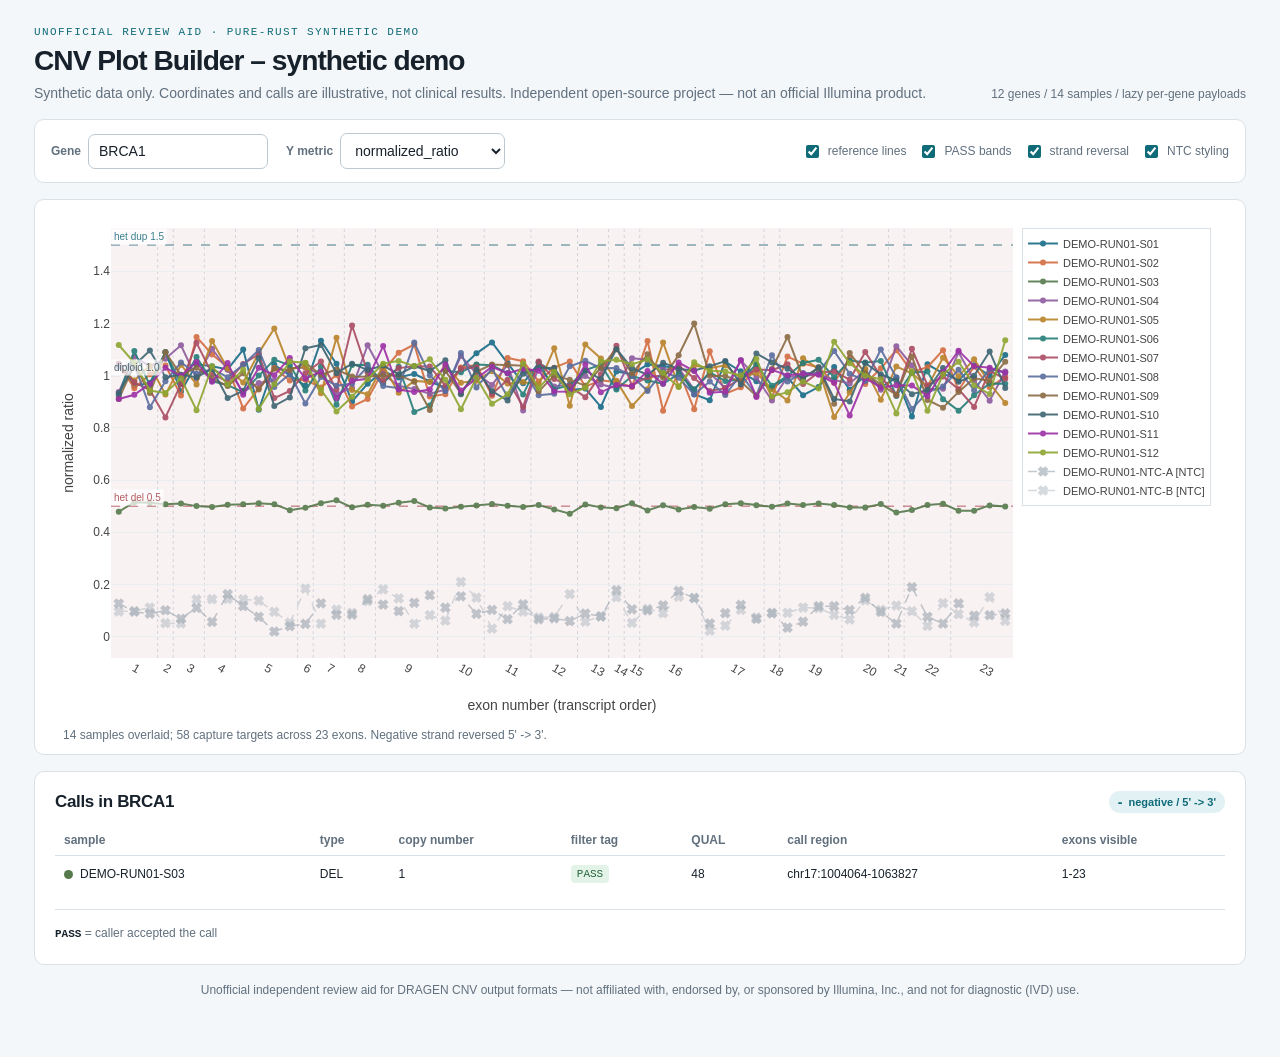
==== commit ecb0b550: "v4.0.0: Upgrade public showcase to pure-Rust + Tauri v2 architecture & benchmarks" ====
--- a/docs/demo/index.html
+++ b/docs/demo/index.html
@@ -3,7 +3,7 @@
 <head>
 <meta charset="utf-8">
 <meta name="viewport" content="width=device-width, initial-scale=1">
-<title>DRAGEN CNV Plot Builder – synthetic demo</title>
+<title>CNV Plot Builder – synthetic demo</title>
 <style>
 :root {
   color-scheme: light;
@@ -23,7 +23,6 @@
 h1 { margin: 0; font-size: clamp(25px, 2.2vw, 34px); letter-spacing: -0.035em; line-height: 1.08; font-weight: 700; }
 .kicker { margin: 0 0 8px; color: var(--accent); font-family: ui-monospace, SFMono-Regular, Menlo, monospace; font-size: 11px; letter-spacing: .13em; text-transform: uppercase; }
 .notice { margin: 9px 0 0; color: var(--muted); }
-.notice code { color: var(--ink); background: #e8eef1; border-radius: 4px; padding: 2px 5px; }
 .summary { color: var(--muted); font-size: 12px; text-align: right; white-space: nowrap; }
 .toolbar, .plot-panel, .calls-panel { background: var(--panel); border: 1px solid var(--line); border-radius: var(--radius); }
 .toolbar { display: flex; align-items: center; flex-wrap: wrap; gap: 14px 18px; padding: 13px 16px; margin-bottom: 16px; }
@@ -57,6 +56,7 @@
 .definitions { margin-top: 17px; border-top: 1px solid var(--line); padding-top: 12px; color: var(--muted); font-size: 12px; }
 .definitions p { margin: 4px 0; }
 .definitions strong { color: var(--ink); font-family: ui-monospace, SFMono-Regular, Menlo, monospace; font-size: 11px; }
+.disclaimer { margin-top: 18px; color: var(--muted); font-size: 12px; text-align: center; }
 .error { color: #a53d3d; font-weight: 600; }
 @media (max-width: 760px) {
   main { padding: 18px 14px 30px; }
@@ -72,9 +72,9 @@
 <main>
   <header>
     <div>
-      <p class="kicker">CNV review aid / synthetic run</p>
-      <h1>DRAGEN CNV Plot Builder – synthetic demo</h1>
-      <p class="notice">Synthetic data only. Coordinates and calls are illustrative, not clinical results.</p>
+      <p class="kicker">Unofficial review aid &middot; pure-Rust synthetic demo</p>
+      <h1>CNV Plot Builder – synthetic demo</h1>
+      <p class="notice">Synthetic data only. Coordinates and calls are illustrative, not clinical results. Independent open-source project &mdash; not an official Illumina product.</p>
     </div>
     <div class="summary">12 genes / 14 samples / lazy per-gene payloads</div>
   </header>
@@ -97,9 +97,10 @@
     <div id="calls-table" class="table-wrap"></div>
     <div id="definitions" class="definitions"></div>
   </section>
+  <p class="disclaimer">Unofficial independent review aid for DRAGEN CNV output formats &mdash; not affiliated with, endorsed by, or sponsored by Illumina, Inc., and not for diagnostic (IVD) use.</p>
 </main>
-<script type="application/json" id="cnvgrp-0">{"gene":"BRCA1","strand":"-","contig":"chr17","targets":{"start":[1006773,1007081,1007387,1007665,1009994,1010389,1010727,1011033,1012664,1013045,1013410,1013769,1017005,1017387,1017669,1019371,1019656,1020067,1020471,1022606,1022988,1023380,1025489,1025811,1026257,1028633,1030546,1030990,1031334,1031683,1033969,1036659,1037046,1037406,1039088,1039423,1039769,1042190,1042489,1042827,1043216,1045777,1046056,1048448,1048880,1050433,1050743,1053049,1053414,1053726,1054082,1056494,1058071,1058306,1058589,1061209,1061521,1063835,1064110,1066633,1066905,1067250,1067629,1069223,1069602,1069932],"end":[1006940,1007236,1007528,1007813,1010153,1010549,1010872,1011156,1012821,1013210,1013560,1013961,1017138,1017566,1017792,1019524,1019811,1020242,1020660,1022802,1023139,1023539,1025617,1025998,1026396,1028816,1030743,1031177,1031515,1031868,1034110,1036799,1037211,1037574,1039212,1039571,1039943,1042350,1042672,1043013,1043358,1045937,1046200,1048637,1049030,1050598,1050878,1053238,1053593,1053901,1054217,1056664,1058197,1058485,1058788,1061369,1061671,1063959,1064304,1066807,1067099,1067396,1067804,1069371,1069767,1070090],"target_name":["BRCA1_exon_23_target_1","BRCA1_exon_23_target_2","BRCA1_exon_23_target_3","BRCA1_exon_23_target_4","BRCA1_exon_22_target_1","BRCA1_exon_22_target_2","BRCA1_exon_22_target_3","BRCA1_exon_22_target_4","BRCA1_exon_21_target_1","BRCA1_exon_21_target_2","BRCA1_exon_21_target_3","BRCA1_exon_21_target_4","BRCA1_exon_20_target_1","BRCA1_exon_20_target_2","BRCA1_exon_20_target_3","BRCA1_exon_19_target_1","BRCA1_exon_19_target_2","BRCA1_exon_19_target_3","BRCA1_exon_19_target_4","BRCA1_exon_18_target_1","BRCA1_exon_18_target_2","BRCA1_exon_18_target_3","BRCA1_exon_17_target_1","BRCA1_exon_17_target_2","BRCA1_exon_17_target_3","BRCA1_exon_16_target_1","BRCA1_exon_15_target_1","BRCA1_exon_15_target_2","BRCA1_exon_15_target_3","BRCA1_exon_15_target_4","BRCA1_exon_14_target_1","BRCA1_exon_13_target_1","BRCA1_exon_13_target_2","BRCA1_exon_13_target_3","BRCA1_exon_12_target_1","BRCA1_exon_12_target_2","BRCA1_exon_12_target_3","BRCA1_exon_11_target_1","BRCA1_exon_11_target_2","BRCA1_exon_11_target_3","BRCA1_exon_11_target_4","BRCA1_exon_10_target_1","BRCA1_exon_10_target_2","BRCA1_exon_09_target_1","BRCA1_exon_09_target_2","BRCA1_exon_08_target_1","BRCA1_exon_08_target_2","BRCA1_exon_07_target_1","BRCA1_exon_07_target_2","BRCA1_exon_07_target_3","BRCA1_exon_07_target_4","BRCA1_exon_06_target_1","BRCA1_exon_05_target_1","BRCA1_exon_05_target_2","BRCA1_exon_05_target_3","BRCA1_exon_04_target_1","BRCA1_exon_04_target_2","BRCA1_exon_03_target_1","BRCA1_exon_03_target_2","BRCA1_exon_02_target_1","BRCA1_exon_02_target_2","BRCA1_exon_02_target_3","BRCA1_exon_02_target_4","BRCA1_exon_01_target_1","BRCA1_exon_01_target_2","BRCA1_exon_01_target_3"],"exon_number":[23,23,23,23,22,22,22,22,21,21,21,21,20,20,20,19,19,19,19,18,18,18,17,17,17,16,15,15,15,15,14,13,13,13,12,12,12,11,11,11,11,10,10,9,9,8,8,7,7,7,7,6,5,5,5,4,4,3,3,2,2,2,2,1,1,1],"x":[0,1,2,3,4,5,6,7,8,9,10,11,12,13,14,15,16,17,18,19,20,21,22,23,24,25,26,27,28,29,30,31,32,33,34,35,36,37,38,39,40,41,42,43,44,45,46,47,48,49,50,51,52,53,54,55,56,57,58,59,60,61,62,63,64,65]},"samples":[{"sample_id":"DEMO-RUN01-NTC-A","ntc":true,"tn_log2":[-2.98381,-2.681953,-2.744142,-3.250274,-3.370958,-2.702223,-3.52179,-3.732091,-2.858619,-2.699186,-3.611908,-3.352918,-3.27643,-3.764107,-3.266968,-3.571061,-2.852273,-2.815057,-5.643856,-2.958019,-3.455984,-3.703662,-2.990225,-2.977881,-3.157863,-2.491542,-4.096548,-3.252096,-2.871449,-3.889041,-3.262302,-3.178495,-3.827784,-3.461842,-2.811036,-4.996863,-3.155328,-2.82177,-3.86111,-3.085601,-3.293202,-3.13613,-3.737582,-2.814387,-3.546161,-2.804121,-3.741538,-2.872496,-3.261188,-3.320588,-3.491781,-3.225812,-3.895358,-3.24116,-3.410023,-3.78642,-2.935073,-3.570653,-3.351001,-4.902386,-2.492696,-3.156681,-4.294777,-3.622108,-3.307222,-3.193992],"segment_mean":[0.1042,0.1042,0.1042,0.1042,0.1042,0.1042,0.1042,0.1042,0.1042,0.1042,0.1042,0.1042,0.1042,0.1042,0.1042,0.1042,0.1042,0.1042,0.1042,0.1042,0.1042,0.1042,0.1042,0.1042,0.1042,0.1042,0.1042,0.1042,0.1042,0.1042,0.1042,0.1042,0.1042,0.1042,0.1042,0.1042,0.1042,0.1042,0.1042,0.1042,0.1042,0.1042,0.1042,0.1042,0.1042,0.1042,0.1042,0.1042,0.1042,0.1042,0.1042,0.1042,0.1042,0.1042,0.1042,0.1042,0.1042,0.1042,0.1042,0.1042,0.1042,0.1042,0.1042,0.1042,0.1042,0.1042]},{"sample_id":"DEMO-RUN01-NTC-B","ntc":true,"tn_log2":[-3.094724,-3.148257,-3.167453,-5.339613,-3.625907,-2.603401,-3.40113,-3.178048,-3.156117,-3.478283,-3.185196,-3.89002,-3.08591,-2.685125,-3.048519,-3.917611,-5.643856,-3.412815,-2.878897,-2.496564,-2.154978,-3.025134,-2.947816,-3.337351,-3.339567,-3.047997,-4.331361,-3.431797,-3.504969,-2.73797,-4.005428,-3.333124,-3.10669,-5.312495,-3.390044,-2.74083,-3.744609,-3.034998,-3.951901,-2.574341,-2.673669,-3.13013,-3.003348,-3.38358,-3.487619,-3.94229,-3.14044,-2.796989,-2.852774,-4.434517,-5.643856,-2.827758,-3.112608,-2.844425,-3.628824,-4.007314,-3.372393,-4.221763,-4.318481,-3.45934,-3.650665,-3.799192,-2.889628,-3.639204,-4.406641,-2.868204],"segment_mean":[0.1019,0.1019,0.1019,0.1019,0.1019,0.1019,0.1019,0.1019,0.1019,0.1019,0.1019,0.1019,0.1019,0.1019,0.1019,0.1019,0.1019,0.1019,0.1019,0.1019,0.1019,0.1019,0.1019,0.1019,0.1019,0.1019,0.1019,0.1019,0.1019,0.1019,0.1019,0.1019,0.1019,0.1019,0.1019,0.1019,0.1019,0.1019,0.1019,0.1019,0.1019,0.1019,0.1019,0.1019,0.1019,0.1019,0.1019,0.1019,0.1019,0.1019,0.1019,0.1019,0.1019,0.1019,0.1019,0.1019,0.1019,0.1019,0.1019,0.1019,0.1019,0.1019,0.1019,0.1019,0.1019,0.1019]},{"sample_id":"DEMO-RUN01-S01","ntc":false,"tn_log2":[-0.005378,-0.089995,0.099929,0.072435,-0.114063,-0.054571,0.057755,-0.013861,0.115809,-0.004012,0.074581,-0.11913,-0.02362,0.025278,-0.097993,0.104905,-0.005679,0.080545,-0.066553,0.014807,-0.135439,-0.232347,-0.018133,0.014746,-0.122284,0.065028,-0.102932,0.028378,0.011558,-0.049352,0.001305,0.064441,-0.046143,-0.22436,-0.064799,-0.012503,0.063482,0.187629,-0.130688,0.000273,0.011515,-0.04183,-0.026691,0.128176,-0.126366,0.033575,-0.002283,0.077216,-0.025264,0.017061,-0.045715,0.037257,-0.031808,-0.084335,0.078614,-0.119912,0.038124,0.019664,-0.193505,-0.011064,0.139073,-0.045122,0.017419,0.116809,-0.045877,0.010211],"segment_mean":[0.9941,0.9941,0.9941,0.9941,0.9941,0.9941,0.9941,0.9941,0.9941,0.9941,0.9941,0.9941,0.9941,0.9941,0.9941,0.9941,0.9941,0.9941,0.9941,0.9941,0.9941,0.9941,0.9941,0.9941,0.9941,0.9941,0.9941,0.9941,0.9941,0.9941,0.9941,0.9941,0.9941,0.9941,0.9941,0.9941,0.9941,0.9941,0.9941,0.9941,0.9941,0.9941,0.9941,0.9941,0.9941,0.9941,0.9941,0.9941,0.9941,0.9941,0.9941,0.9941,0.9941,0.9941,0.9941,0.9941,0.9941,0.9941,0.9941,0.9941,0.9941,0.9941,0.9941,0.9941,0.9941,0.9941]},{"sample_id":"DEMO-RUN01-S02","ntc":false,"tn_log2":[0.007982,-0.107077,0.111872,-0.0785,-0.026916,0.000693,0.112914,-0.005688,-0.017128,0.091001,0.002261,0.054416,0.027747,0.085966,-0.115053,0.059654,0.056894,0.126034,-0.121058,-0.102407,-0.124178,0.042812,-0.000621,-0.032389,-0.198977,-0.080843,0.042521,-0.038842,-0.009076,-0.145063,0.219242,0.073424,-0.036393,0.086149,0.103664,-0.168532,0.192537,-0.069024,0.068665,-0.09807,-0.256769,-0.062953,-0.16566,-0.078326,-0.051949,0.080841,-0.103952,0.139944,0.066059,-0.041502,0.056376,0.056505,0.082203,0.222658,0.086841,0.028122,0.083192,0.044792,0.071419,-0.040342,-0.176413,0.056529,0.255126,0.064408,0.052523,0.121535],"segment_mean":[1.0088,1.0088,1.0088,1.0088,1.0088,1.0088,1.0088,1.0088,1.0088,1.0088,1.0088,1.0088,1.0088,1.0088,1.0088,1.0088,1.0088,1.0088,1.0088,1.0088,1.0088,1.0088,1.0088,1.0088,1.0088,1.0088,1.0088,1.0088,1.0088,1.0088,1.0088,1.0088,1.0088,1.0088,1.0088,1.0088,1.0088,1.0088,1.0088,1.0088,1.0088,1.0088,1.0088,1.0088,1.0088,1.0088,1.0088,1.0088,1.0088,1.0088,1.0088,1.0088,1.0088,1.0088,1.0088,1.0088,1.0088,1.0088,1.0088,1.0088,1.0088,1.0088,1.0088,1.0088,1.0088,1.0088]},{"sample_id":"DEMO-RUN01-S03","ntc":false,"tn_log2":[-1.039224,-1.051707,-1.028448,-0.946592,-0.948886,-1.045739,-1.049857,-1.003024,-0.977856,-0.97841,-1.022658,-0.9671,-1.012292,-1.079747,-1.034095,-1.026979,-1.030356,-1.037322,-1.009408,-1.033831,-1.02575,-0.992095,-0.933899,-1.021047,-0.921991,-0.965506,-1.007553,-1.108234,-0.998531,-1.030258,-1.064433,-1.006217,-1.001972,-1.018043,-1.002478,-0.994885,-1.021995,-1.044923,-1.079177,-0.957647,-1.022472,-0.993386,-0.968442,-0.962987,-0.932865,-1.112927,-1.020256,-0.986716,-1.010575,-1.037139,-0.974791,-1.044039,-1.040167,-1.006853,-1.037395,-1.02466,-0.939201,-0.963936,-0.993992,-1.005396,-1.036884,-0.954019,-0.98114,-1.03628,-0.988575,-0.969794],"segment_mean":[0.4972,0.4972,0.4972,0.4972,0.4972,0.4972,0.4972,0.4972,0.4972,0.4972,0.4972,0.4972,0.4972,0.4972,0.4972,0.4972,0.4972,0.4972,0.4972,0.4972,0.4972,0.4972,0.4972,0.4972,0.4972,0.4972,0.4972,0.4972,0.4972,0.4972,0.4972,0.4972,0.4972,0.4972,0.4972,0.4972,0.4972,0.4972,0.4972,0.4972,0.4972,0.4972,0.4972,0.4972,0.4972,0.4972,0.4972,0.4972,0.4972,0.4972,0.4972,0.4972,0.4972,0.4972,0.4972,0.4972,0.4972,0.4972,0.4972,0.4972,0.4972,0.4972,0.4972,0.4972,0.4972,0.4972]},{"sample_id":"DEMO-RUN01-S04","ntc":false,"tn_log2":[0.080817,-0.071155,-0.167973,0.076751,-0.017894,0.103564,0.083614,-0.113584,0.055639,-0.034093,-0.104108,-0.022861,0.071718,0.064586,-0.051946,0.107602,-0.010068,-0.055097,0.172545,0.012429,-0.081817,0.006266,0.01763,0.05746,0.072223,0.090494,-0.080432,-0.016287,-0.058764,-0.030701,0.127277,0.027351,0.006971,0.098789,0.02778,0.076549,-0.08385,-0.01442,-0.024963,0.126733,0.089837,0.082648,-0.064835,-0.012089,0.022995,0.005176,0.079856,-0.170196,-0.097045,-0.020976,-0.046565,0.02345,0.009788,-0.037059,-0.039364,0.028044,-0.032447,0.061162,0.156494,0.082496,0.045236,-0.00434,0.048666,0.085699,-0.104691,-0.140451],"segment_mean":[1.0075,1.0075,1.0075,1.0075,1.0075,1.0075,1.0075,1.0075,1.0075,1.0075,1.0075,1.0075,1.0075,1.0075,1.0075,1.0075,1.0075,1.0075,1.0075,1.0075,1.0075,1.0075,1.0075,1.0075,1.0075,1.0075,1.0075,1.0075,1.0075,1.0075,1.0075,1.0075,1.0075,1.0075,1.0075,1.0075,1.0075,1.0075,1.0075,1.0075,1.0075,1.0075,1.0075,1.0075,1.0075,1.0075,1.0075,1.0075,1.0075,1.0075,1.0075,1.0075,1.0075,1.0075,1.0075,1.0075,1.0075,1.0075,1.0075,1.0075,1.0075,1.0075,1.0075,1.0075,1.0075,1.0075]},{"sample_id":"DEMO-RUN01-S05","ntc":false,"tn_log2":[-0.055126,-0.046757,-0.171661,-0.218681,0.100326,0.088195,-0.016175,0.144843,0.064133,-0.126528,-0.078409,0.032733,0.13626,-0.056321,-0.062455,-0.00552,-0.18618,0.101805,0.0212,0.002087,0.181057,-0.24772,-0.090437,0.031577,-0.083756,0.077659,0.068917,-0.094121,0.107134,0.070063,0.034402,-0.035671,-0.142508,0.026583,0.174288,0.024928,0.003878,-0.009819,-0.059578,-0.02322,-0.070897,-0.128963,-0.046181,0.013296,-0.092951,0.227129,0.033472,0.036003,0.084182,0.070653,0.05957,0.053201,-0.045891,0.098611,0.031771,0.060464,0.041501,0.122456,-0.178565,0.031943,0.005784,-0.122833,-0.065666,0.016519,-0.000667,0.075505],"segment_mean":[1.0022,1.0022,1.0022,1.0022,1.0022,1.0022,1.0022,1.0022,1.0022,1.0022,1.0022,1.0022,1.0022,1.0022,1.0022,1.0022,1.0022,1.0022,1.0022,1.0022,1.0022,1.0022,1.0022,1.0022,1.0022,1.0022,1.0022,1.0022,1.0022,1.0022,1.0022,1.0022,1.0022,1.0022,1.0022,1.0022,1.0022,1.0022,1.0022,1.0022,1.0022,1.0022,1.0022,1.0022,1.0022,1.0022,1.0022,1.0022,1.0022,1.0022,1.0022,1.0022,1.0022,1.0022,1.0022,1.0022,1.0022,1.0022,1.0022,1.0022,1.0022,1.0022,1.0022,1.0022,1.0022,1.0022]},{"sample_id":"DEMO-RUN01-S06","ntc":false,"tn_log2":[0.014208,0.087687,0.08713,-0.052701,0.024164,-0.045701,0.002258,-0.003669,0.012168,0.025636,-0.079365,-0.106372,0.028554,0.015437,0.046057,0.032093,0.154934,0.090535,-0.179838,0.006869,-0.006657,-0.073501,-0.003523,-0.02625,0.207317,-0.176273,0.052612,-0.04761,-0.105221,0.06482,0.039969,-0.041649,0.042036,0.165848,-0.006002,0.061067,-0.027318,0.050758,-0.037497,-0.080894,-0.064708,-0.017713,0.004436,0.0955,-0.013505,0.039184,0.020939,0.034595,-0.062844,0.030881,0.041196,0.057539,-0.055849,0.056881,0.030351,-0.08096,-0.0102,-0.03018,-0.244498,0.06181,0.08572,0.039664,0.095936,0.012391,0.008673,-0.10154],"segment_mean":[1.004,1.004,1.004,1.004,1.004,1.004,1.004,1.004,1.004,1.004,1.004,1.004,1.004,1.004,1.004,1.004,1.004,1.004,1.004,1.004,1.004,1.004,1.004,1.004,1.004,1.004,1.004,1.004,1.004,1.004,1.004,1.004,1.004,1.004,1.004,1.004,1.004,1.004,1.004,1.004,1.004,1.004,1.004,1.004,1.004,1.004,1.004,1.004,1.004,1.004,1.004,1.004,1.004,1.004,1.004,1.004,1.004,1.004,1.004,1.004,1.004,1.004,1.004,1.004,1.004,1.004]},{"sample_id":"DEMO-RUN01-S07","ntc":false,"tn_log2":[0.009153,0.080998,-0.003997,-0.04905,0.023652,-0.089044,0.029675,0.014419,0.049788,-0.136558,-0.074274,-0.074275,0.04529,0.018766,0.02583,0.015104,0.187699,-0.154728,-0.134025,-0.059943,0.083854,-0.079429,-0.090175,0.055334,0.128454,0.00599,0.109397,-0.090377,-0.075429,-0.017442,-0.001278,0.095782,0.117331,0.010753,0.035648,-0.028101,0.067389,-0.108623,-0.043097,0.083426,-0.060622,-0.057816,0.064894,0.211282,-0.149347,0.032256,0.06194,0.075975,-0.060412,-0.020414,0.014938,0.094372,-0.060866,-0.002573,0.071672,-0.113989,0.15139,-0.051622,-0.071777,-0.068619,0.050711,0.130867,-0.037971,0.136033,-0.090136,-0.058225],"segment_mean":[1.0035,1.0035,1.0035,1.0035,1.0035,1.0035,1.0035,1.0035,1.0035,1.0035,1.0035,1.0035,1.0035,1.0035,1.0035,1.0035,1.0035,1.0035,1.0035,1.0035,1.0035,1.0035,1.0035,1.0035,1.0035,1.0035,1.0035,1.0035,1.0035,1.0035,1.0035,1.0035,1.0035,1.0035,1.0035,1.0035,1.0035,1.0035,1.0035,1.0035,1.0035,1.0035,1.0035,1.0035,1.0035,1.0035,1.0035,1.0035,1.0035,1.0035,1.0035,1.0035,1.0035,1.0035,1.0035,1.0035,1.0035,1.0035,1.0035,1.0035,1.0035,1.0035,1.0035,1.0035,1.0035,1.0035]},{"sample_id":"DEMO-RUN01-S08","ntc":false,"tn_log2":[0.007554,-0.078814,0.001721,0.046502,-0.013316,-0.063,-0.004019,-0.0714,0.124438,0.161749,-0.104224,0.048773,-0.072389,-0.171007,-0.022843,0.078201,0.081573,-0.115515,0.061531,0.144029,0.063863,0.108743,-0.100839,-0.069095,0.079945,0.092524,-0.017948,0.123108,-0.045603,-0.114918,-0.212513,-0.092996,-0.080705,-0.098594,-0.026867,0.047618,-0.099348,-0.044256,0.103018,-0.05843,0.060812,0.086625,0.161983,0.001737,0.070591,0.150383,-0.014123,0.068092,-0.072742,-0.170859,-0.06536,-0.058634,0.100582,0.120582,0.016945,0.032725,-0.075747,0.206306,0.006054,0.017475,-0.030073,0.010329,-0.053177,0.016353,0.032857,0.054034],"segment_mean":[1.0048,1.0048,1.0048,1.0048,1.0048,1.0048,1.0048,1.0048,1.0048,1.0048,1.0048,1.0048,1.0048,1.0048,1.0048,1.0048,1.0048,1.0048,1.0048,1.0048,1.0048,1.0048,1.0048,1.0048,1.0048,1.0048,1.0048,1.0048,1.0048,1.0048,1.0048,1.0048,1.0048,1.0048,1.0048,1.0048,1.0048,1.0048,1.0048,1.0048,1.0048,1.0048,1.0048,1.0048,1.0048,1.0048,1.0048,1.0048,1.0048,1.0048,1.0048,1.0048,1.0048,1.0048,1.0048,1.0048,1.0048,1.0048,1.0048,1.0048,1.0048,1.0048,1.0048,1.0048,1.0048,1.0048]},{"sample_id":"DEMO-RUN01-S09","ntc":false,"tn_log2":[0.038656,0.137076,0.028677,0.008919,0.068648,0.22728,0.122592,0.016974,-0.018455,0.001683,-0.039525,0.133291,-0.034769,-0.159142,-0.026026,-0.14437,-0.002354,0.00426,-0.009424,0.03038,-0.036996,-0.04408,-0.06217,-0.018341,0.034319,0.064631,0.095139,-0.002338,-0.11016,0.119007,-0.099712,0.023915,0.037165,-0.119758,-0.004637,-0.101315,-0.012094,0.043691,0.160335,-0.04105,-0.044427,-0.093227,-0.158986,0.010918,-0.112889,0.018583,0.008233,-0.068729,0.105941,0.01528,-0.005014,-0.122147,-0.05994,0.084295,-0.007369,-0.09125,-0.006228,0.05706,-0.08097,-0.02916,0.042014,-0.032185,-0.088252,0.095044,-0.092671,0.003872],"segment_mean":[0.9979,0.9979,0.9979,0.9979,0.9979,0.9979,0.9979,0.9979,0.9979,0.9979,0.9979,0.9979,0.9979,0.9979,0.9979,0.9979,0.9979,0.9979,0.9979,0.9979,0.9979,0.9979,0.9979,0.9979,0.9979,0.9979,0.9979,0.9979,0.9979,0.9979,0.9979,0.9979,0.9979,0.9979,0.9979,0.9979,0.9979,0.9979,0.9979,0.9979,0.9979,0.9979,0.9979,0.9979,0.9979,0.9979,0.9979,0.9979,0.9979,0.9979,0.9979,0.9979,0.9979,0.9979,0.9979,0.9979,0.9979,0.9979,0.9979,0.9979,0.9979,0.9979,0.9979,0.9979,0.9979,0.9979]},{"sample_id":"DEMO-RUN01-S10","ntc":false,"tn_log2":[-0.171173,0.021523,-0.151606,-0.000546,-0.032203,-0.102174,-0.042673,0.095594,-0.037557,0.010529,0.143355,0.09159,-0.005036,-0.159993,-0.048812,0.14378,0.097684,-0.063882,-0.035844,-0.094702,-0.010528,-0.076685,0.011569,-0.081815,0.015314,0.086088,0.126814,-0.317416,-0.089479,0.131891,0.13662,0.088408,0.044181,0.065768,-0.043995,-0.115158,-0.203371,0.150055,-0.106804,-0.125163,-0.0121,-0.089834,-0.035589,0.104617,0.00709,-0.010289,0.066117,0.027139,0.062154,0.02397,0.023053,-0.097322,-0.041464,-0.172632,-0.135713,-0.045413,-0.073415,-0.095449,0.093297,-0.032034,-0.212676,-0.014442,-0.110107,0.187503,0.002117,0.098882],"segment_mean":[0.9905,0.9905,0.9905,0.9905,0.9905,0.9905,0.9905,0.9905,0.9905,0.9905,0.9905,0.9905,0.9905,0.9905,0.9905,0.9905,0.9905,0.9905,0.9905,0.9905,0.9905,0.9905,0.9905,0.9905,0.9905,0.9905,0.9905,0.9905,0.9905,0.9905,0.9905,0.9905,0.9905,0.9905,0.9905,0.9905,0.9905,0.9905,0.9905,0.9905,0.9905,0.9905,0.9905,0.9905,0.9905,0.9905,0.9905,0.9905,0.9905,0.9905,0.9905,0.9905,0.9905,0.9905,0.9905,0.9905,0.9905,0.9905,0.9905,0.9905,0.9905,0.9905,0.9905,0.9905,0.9905,0.9905]},{"sample_id":"DEMO-RUN01-S11","ntc":false,"tn_log2":[0.021705,0.014429,-0.159982,0.032517,0.206088,-0.105204,0.043857,0.114202,-0.027856,0.053442,0.056223,-0.032497,0.045625,0.102451,0.118973,-0.112766,-0.106625,0.073574,-0.061048,0.007497,-0.167151,0.009966,0.078811,0.131284,0.2042,0.087196,-0.08572,-0.000463,-0.0057,-0.124156,-0.076183,0.059885,0.174551,-0.103164,0.136293,-0.031131,-0.055578,0.02755,0.02393,0.077121,-0.002607,0.029351,-0.099769,-0.236981,0.051895,0.088472,-0.010339,-0.063321,-0.042401,0.037639,0.113793,-0.031036,0.055953,0.089653,-0.033778,-0.081023,0.057424,-0.017579,0.056016,-0.011386,0.09988,0.022363,0.045517,-0.002094,-0.011058,-0.157383],"segment_mean":[1.0082,1.0082,1.0082,1.0082,1.0082,1.0082,1.0082,1.0082,1.0082,1.0082,1.0082,1.0082,1.0082,1.0082,1.0082,1.0082,1.0082,1.0082,1.0082,1.0082,1.0082,1.0082,1.0082,1.0082,1.0082,1.0082,1.0082,1.0082,1.0082,1.0082,1.0082,1.0082,1.0082,1.0082,1.0082,1.0082,1.0082,1.0082,1.0082,1.0082,1.0082,1.0082,1.0082,1.0082,1.0082,1.0082,1.0082,1.0082,1.0082,1.0082,1.0082,1.0082,1.0082,1.0082,1.0082,1.0082,1.0082,1.0082,1.0082,1.0082,1.0082,1.0082,1.0082,1.0082,1.0082,1.0082]},{"sample_id":"DEMO-RUN01-S12","ntc":false,"tn_log2":[-0.049642,-0.110438,0.132562,-0.00147,0.001264,-0.005304,-0.115707,-0.104235,0.108839,-0.014974,0.02182,0.125148,0.05268,-0.018363,0.067332,0.020757,-0.056194,0.011429,0.096278,0.033988,-0.014398,0.04374,0.138606,0.074442,0.161622,0.021866,0.020782,-0.056342,0.053368,-0.096594,0.024018,0.083711,-0.029827,-0.013726,-0.008097,0.027152,0.094305,0.025591,-0.218416,-0.010392,0.172459,-0.024003,-0.035532,-0.139412,0.053017,-0.034234,0.039032,0.022,-0.071407,-0.052877,-0.074599,0.103521,0.011242,0.07232,0.105437,-0.089126,-0.04167,-0.014222,0.052605,0.016893,-0.078262,-0.004446,0.007695,-0.113154,0.075821,-0.019272],"segment_mean":[1.0062,1.0062,1.0062,1.0062,1.0062,1.0062,1.0062,1.0062,1.0062,1.0062,1.0062,1.0062,1.0062,1.0062,1.0062,1.0062,1.0062,1.0062,1.0062,1.0062,1.0062,1.0062,1.0062,1.0062,1.0062,1.0062,1.0062,1.0062,1.0062,1.0062,1.0062,1.0062,1.0062,1.0062,1.0062,1.0062,1.0062,1.0062,1.0062,1.0062,1.0062,1.0062,1.0062,1.0062,1.0062,1.0062,1.0062,1.0062,1.0062,1.0062,1.0062,1.0062,1.0062,1.0062,1.0062,1.0062,1.0062,1.0062,1.0062,1.0062,1.0062,1.0062,1.0062,1.0062,1.0062,1.0062]}],"calls":[{"sample_id":"DEMO-RUN01-S03","type":"DEL","copy_number":1,"filter":"PASS","qual":48.0,"start":1006773,"end":1070090,"exons":[1,2,3,4,5,6,7,8,9,10,11,12,13,14,15,16,17,18,19,20,21,22,23]}]}</script><script type="application/json" id="cnvgrp-1">{"gene":"BRCA2","strand":"+","contig":"chr13","targets":{"start":[1005791,1008030,1010349,1010641,1010953,1011343,1013867,1014216,1014476,1016634,1016928,1018709,1020933,1021160,1021605,1023829,1024115,1024379,1024805,1026675,1029273,1029706,1030018,1032557,1032947,1033215,1035683,1036135,1037941,1038326,1038623,1040192,1043317,1043660,1046384,1046756,1049638,1049946,1050385,1052306,1053997,1054385,1056543,1058799,1059115,1061198,1063210,1063485,1063807,1064137,1065794,1066084,1068940,1069311,1069629,1069918,1072269,1072560,1072893,1073256,1075000,1075362,1075752],"end":[1005916,1008183,1010474,1010840,1011107,1011531,1014046,1014344,1014627,1016761,1017098,1018859,1021065,1021353,1021751,1023964,1024263,1024563,1024929,1026853,1029470,1029897,1030190,1032712,1033097,1033368,1035882,1036255,1038083,1038498,1038773,1040369,1043507,1043840,1046563,1046917,1049812,1050136,1050529,1052439,1054149,1054515,1056703,1058987,1059287,1061344,1063342,1063617,1063977,1064288,1065942,1066221,1069107,1069485,1069787,1070070,1072438,1072684,1073061,1073412,1075195,1075513,1075882],"target_name":["BRCA2_exon_01_target_1","BRCA2_exon_02_target_1","BRCA2_exon_03_target_1","BRCA2_exon_03_target_2","BRCA2_exon_03_target_3","BRCA2_exon_03_target_4","BRCA2_exon_04_target_1","BRCA2_exon_04_target_2","BRCA2_exon_04_target_3","BRCA2_exon_05_target_1","BRCA2_exon_05_target_2","BRCA2_exon_06_target_1","BRCA2_exon_07_target_1","BRCA2_exon_07_target_2","BRCA2_exon_07_target_3","BRCA2_exon_08_target_1","BRCA2_exon_08_target_2","BRCA2_exon_08_target_3","BRCA2_exon_08_target_4","BRCA2_exon_09_target_1","BRCA2_exon_10_target_1","BRCA2_exon_10_target_2","BRCA2_exon_10_target_3","BRCA2_exon_11_target_1","BRCA2_exon_11_target_2","BRCA2_exon_11_target_3","BRCA2_exon_12_target_1","BRCA2_exon_12_target_2","BRCA2_exon_13_target_1","BRCA2_exon_13_target_2","BRCA2_exon_13_target_3","BRCA2_exon_14_target_1","BRCA2_exon_15_target_1","BRCA2_exon_15_target_2","BRCA2_exon_16_target_1","BRCA2_exon_16_target_2","BRCA2_exon_17_target_1","BRCA2_exon_17_target_2","BRCA2_exon_17_target_3","BRCA2_exon_18_target_1","BRCA2_exon_19_target_1","BRCA2_exon_19_target_2","BRCA2_exon_20_target_1","BRCA2_exon_21_target_1","BRCA2_exon_21_target_2","BRCA2_exon_22_target_1","BRCA2_exon_23_target_1","BRCA2_exon_23_target_2","BRCA2_exon_23_target_3","BRCA2_exon_23_target_4","BRCA2_exon_24_target_1","BRCA2_exon_24_target_2","BRCA2_exon_25_target_1","BRCA2_exon_25_target_2","BRCA2_exon_25_target_3","BRCA2_exon_25_target_4","BRCA2_exon_26_target_1","BRCA2_exon_26_target_2","BRCA2_exon_26_target_3","BRCA2_exon_26_target_4","BRCA2_exon_27_target_1","BRCA2_exon_27_target_2","BRCA2_exon_27_target_3"],"exon_number":[1,2,3,3,3,3,4,4,4,5,5,6,7,7,7,8,8,8,8,9,10,10,10,11,11,11,12,12,13,13,13,14,15,15,16,16,17,17,17,18,19,19,20,21,21,22,23,23,23,23,24,24,25,25,25,25,26,26,26,26,27,27,27],"x":[0,1,2,3,4,5,6,7,8,9,10,11,12,13,14,15,16,17,18,19,20,21,22,23,24,25,26,27,28,29,30,31,32,33,34,35,36,37,38,39,40,41,42,43,44,45,46,47,48,49,50,51,52,53,54,55,56,57,58,59,60,61,62]},"samples":[{"sample_id":"DEMO-RUN01-NTC-A","ntc":true,"tn_log2":[-3.567579,-5.643856,-2.906143,-3.064256,-3.595355,-3.139531,-2.846243,-4.17034,-4.391366,-5.643856,-2.950587,-3.790748,-2.817178,-3.977067,-4.353145,-3.097842,-3.833838,-2.831105,-4.589701,-3.083035,-3.833526,-3.320875,-3.122967,-2.929273,-4.523932,-3.047117,-3.520766,-3.296769,-2.47968,-3.267406,-3.86434,-3.608599,-3.904323,-3.070532,-3.001051,-3.8719,-3.584726,-3.385406,-3.735264,-3.558811,-3.253306,-3.88427,-2.759934,-3.238476,-4.821397,-3.101735,-3.112864,-3.002913,-3.513265,-3.187909,-4.133761,-3.77792,-3.131429,-3.084202,-3.269227,-3.304359,-3.256939,-3.818605,-2.730144,-3.064149,-4.884741,-2.66979,-3.375183],"segment_mean":[0.0952,0.0952,0.0952,0.0952,0.0952,0.0952,0.0952,0.0952,0.0952,0.0952,0.0952,0.0952,0.0952,0.0952,0.0952,0.0952,0.0952,0.0952,0.0952,0.0952,0.0952,0.0952,0.0952,0.0952,0.0952,0.0952,0.0952,0.0952,0.0952,0.0952,0.0952,0.0952,0.0952,0.0952,0.0952,0.0952,0.0952,0.0952,0.0952,0.0952,0.0952,0.0952,0.0952,0.0952,0.0952,0.0952,0.0952,0.0952,0.0952,0.0952,0.0952,0.0952,0.0952,0.0952,0.0952,0.0952,0.0952,0.0952,0.0952,0.0952,0.0952,0.0952,0.0952]},{"sample_id":"DEMO-RUN01-NTC-B","ntc":true,"tn_log2":[-2.678717,-2.990666,-2.773224,-5.643856,-3.593365,-3.637716,-2.764778,-2.622444,-2.452059,-2.867829,-2.869639,-4.224535,-3.57232,-4.516027,-3.837142,-2.831325,-3.011866,-4.008771,-4.697437,-3.399167,-3.417326,-3.088241,-2.420005,-2.176624,-3.420501,-4.794854,-3.324798,-3.045011,-3.734943,-2.674553,-3.204366,-3.560831,-3.435733,-4.122,-5.643856,-5.643856,-3.290159,-3.230296,-3.615644,-3.832007,-3.784748,-2.873869,-3.945254,-3.030258,-3.062146,-2.537737,-3.071893,-3.268822,-3.183508,-2.77985,-3.246227,-4.041679,-2.735033,-5.097328,-3.908304,-3.951577,-3.197205,-2.913376,-2.767252,-3.8036,-3.229897,-2.883213,-2.931891],"segment_mean":[0.1033,0.1033,0.1033,0.1033,0.1033,0.1033,0.1033,0.1033,0.1033,0.1033,0.1033,0.1033,0.1033,0.1033,0.1033,0.1033,0.1033,0.1033,0.1033,0.1033,0.1033,0.1033,0.1033,0.1033,0.1033,0.1033,0.1033,0.1033,0.1033,0.1033,0.1033,0.1033,0.1033,0.1033,0.1033,0.1033,0.1033,0.1033,0.1033,0.1033,0.1033,0.1033,0.1033,0.1033,0.1033,0.1033,0.1033,0.1033,0.1033,0.1033,0.1033,0.1033,0.1033,0.1033,0.1033,0.1033,0.1033,0.1033,0.1033,0.1033,0.1033,0.1033,0.1033]},{"sample_id":"DEMO-RUN01-S01","ntc":false,"tn_log2":[-0.108064,-0.246776,0.157531,-0.070904,-0.136291,0.080513,-0.024781,-0.003975,0.117337,0.088435,-0.147832,-0.00978,0.110669,-0.105453,0.045565,0.066989,-0.021692,0.114801,-0.004132,0.007052,0.040624,0.117571,-0.011323,-0.005791,-0.140176,0.025695,-0.015093,-0.030062,-0.071951,0.019846,0.010379,0.061018,-0.014966,-0.048382,-0.085131,-0.005716,-0.000863,-0.090414,-0.003056,-0.012464,-0.155373,0.040161,0.047257,0.080398,0.100246,-0.166309,-0.079058,-0.113668,-0.025004,-0.028484,0.079279,0.008213,0.100204,0.122397,0.072275,-0.136741,-0.154803,-0.142082,0.0119,0.110074,0.024044,-0.032569,0.035673],"segment_mean":[0.9957,0.9957,0.9957,0.9957,0.9957,0.9957,0.9957,0.9957,0.9957,0.9957,0.9957,0.9957,0.9957,0.9957,0.9957,0.9957,0.9957,0.9957,0.9957,0.9957,0.9957,0.9957,0.9957,0.9957,0.9957,0.9957,0.9957,0.9957,0.9957,0.9957,0.9957,0.9957,0.9957,0.9957,0.9957,0.9957,0.9957,0.9957,0.9957,0.9957,0.9957,0.9957,0.9957,0.9957,0.9957,0.9957,0.9957,0.9957,0.9957,0.9957,0.9957,0.9957,0.9957,0.9957,0.9957,0.9957,0.9957,0.9957,0.9957,0.9957,0.9957,0.9957,0.9957]},{"sample_id":"DEMO-RUN01-S02","ntc":false,"tn_log2":[0.03766,-0.191137,0.001542,-0.024237,0.030194,-0.046276,0.021852,0.01898,-0.042153,0.071369,-0.005569,-0.001821,0.05201,0.133493,0.028591,-0.134647,-0.079758,0.063635,-0.027312,-0.034003,-0.058526,-0.018569,0.059798,0.011588,0.012382,-0.107594,-0.051407,-0.053339,0.075667,-0.010282,-0.005679,-0.124669,-0.002894,0.061583,0.033264,-0.037732,0.060673,0.027675,-0.101617,-0.095743,0.088308,0.123396,-0.004598,0.074967,-0.065245,-0.136552,-0.283342,0.018607,0.090279,0.137388,0.076826,0.10934,-0.194301,-0.118978,-0.043522,-0.108031,0.110742,-0.06632,0.058281,0.077423,-0.004222,0.004629,0.143297],"segment_mean":[0.9977,0.9977,0.9977,0.9977,0.9977,0.9977,0.9977,0.9977,0.9977,0.9977,0.9977,0.9977,0.9977,0.9977,0.9977,0.9977,0.9977,0.9977,0.9977,0.9977,0.9977,0.9977,0.9977,0.9977,0.9977,0.9977,0.9977,0.9977,0.9977,0.9977,0.9977,0.9977,0.9977,0.9977,0.9977,0.9977,0.9977,0.9977,0.9977,0.9977,0.9977,0.9977,0.9977,0.9977,0.9977,0.9977,0.9977,0.9977,0.9977,0.9977,0.9977,0.9977,0.9977,0.9977,0.9977,0.9977,0.9977,0.9977,0.9977,0.9977,0.9977,0.9977,0.9977]},{"sample_id":"DEMO-RUN01-S03","ntc":false,"tn_log2":[0.124921,-0.03489,0.09598,0.112888,-0.194585,-0.001896,0.114056,-0.068049,0.025695,-0.063383,-0.203005,0.017714,0.017397,0.158546,-0.00304,-0.03459,-0.190252,0.140555,0.028129,0.007607,-0.068863,-0.026475,0.080614,0.102981,-0.23636,-0.045106,-0.002264,-0.016817,0.018628,-0.033477,0.094411,0.097006,-0.08423,-0.013999,-0.029264,-0.156392,0.067176,0.161241,0.000561,0.097393,-0.071003,-0.105882,0.042198,0.004498,0.070084,-0.111371,0.013876,0.014429,0.149542,-0.060734,-0.047433,-0.005673,0.007257,-0.052862,-0.088983,0.062947,0.093843,-0.091232,-0.02137,-0.004035,0.104735,0.047907,-0.052839],"segment_mean":[1.0014,1.0014,1.0014,1.0014,1.0014,1.0014,1.0014,1.0014,1.0014,1.0014,1.0014,1.0014,1.0014,1.0014,1.0014,1.0014,1.0014,1.0014,1.0014,1.0014,1.0014,1.0014,1.0014,1.0014,1.0014,1.0014,1.0014,1.0014,1.0014,1.0014,1.0014,1.0014,1.0014,1.0014,1.0014,1.0014,1.0014,1.0014,1.0014,1.0014,1.0014,1.0014,1.0014,1.0014,1.0014,1.0014,1.0014,1.0014,1.0014,1.0014,1.0014,1.0014,1.0014,1.0014,1.0014,1.0014,1.0014,1.0014,1.0014,1.0014,1.0014,1.0014,1.0014]},{"sample_id":"DEMO-RUN01-S04","ntc":false,"tn_log2":[0.046626,0.173522,0.099422,0.112406,-0.007616,-0.054442,-0.158855,0.083554,0.068342,0.05618,0.155785,-0.235023,0.01059,-0.131285,-0.03402,0.002669,0.137015,0.029172,0.091771,0.069768,0.126493,0.090072,-0.0678,0.005573,-0.147486,-0.053722,0.143255,0.122314,0.009191,-0.062472,-0.028772,-0.024498,-0.122784,0.100213,-0.116757,0.076324,-0.014218,0.079962,0.077745,0.070672,0.066839,0.017093,0.033265,-0.023433,-0.037353,0.020278,0.047874,0.076682,-0.012583,0.018977,-0.012928,-0.063716,-0.007682,0.023689,-0.016271,-0.09641,0.094945,0.08075,0.067666,-0.13132,0.027534,-0.096429,0.03745],"segment_mean":[1.0116,1.0116,1.0116,1.0116,1.0116,1.0116,1.0116,1.0116,1.0116,1.0116,1.0116,1.0116,1.0116,1.0116,1.0116,1.0116,1.0116,1.0116,1.0116,1.0116,1.0116,1.0116,1.0116,1.0116,1.0116,1.0116,1.0116,1.0116,1.0116,1.0116,1.0116,1.0116,1.0116,1.0116,1.0116,1.0116,1.0116,1.0116,1.0116,1.0116,1.0116,1.0116,1.0116,1.0116,1.0116,1.0116,1.0116,1.0116,1.0116,1.0116,1.0116,1.0116,1.0116,1.0116,1.0116,1.0116,1.0116,1.0116,1.0116,1.0116,1.0116,1.0116,1.0116]},{"sample_id":"DEMO-RUN01-S05","ntc":false,"tn_log2":[0.03959,-0.047011,-0.077252,0.075047,0.060536,0.068355,-0.052912,-0.021058,0.01301,-0.234623,-0.108788,-0.015247,-0.109164,0.039897,0.131383,0.009193,-0.116989,-0.17912,0.088313,-0.082214,-0.090285,-0.010741,0.053451,0.024855,-0.152745,-0.156111,0.053997,0.039374,-0.109239,0.013564,0.125786,-0.004057,0.073827,-0.006297,-0.043045,0.008714,0.143904,-0.14541,-0.190555,-0.017639,-0.042448,-0.022463,0.047871,-0.0947,-0.084559,-0.09137,0.036594,-0.005028,-0.150731,0.109132,0.052043,0.081855,0.021382,0.028228,-0.04294,0.074008,0.151552,-0.086748,0.020828,-0.001893,-0.072148,0.114622,0.103601],"segment_mean":[0.9935,0.9935,0.9935,0.9935,0.9935,0.9935,0.9935,0.9935,0.9935,0.9935,0.9935,0.9935,0.9935,0.9935,0.9935,0.9935,0.9935,0.9935,0.9935,0.9935,0.9935,0.9935,0.9935,0.9935,0.9935,0.9935,0.9935,0.9935,0.9935,0.9935,0.9935,0.9935,0.9935,0.9935,0.9935,0.9935,0.9935,0.9935,0.9935,0.9935,0.9935,0.9935,0.9935,0.9935,0.9935,0.9935,0.9935,0.9935,0.9935,0.9935,0.9935,0.9935,0.9935,0.9935,0.9935,0.9935,0.9935,0.9935,0.9935,0.9935,0.9935,0.9935,0.9935]},{"sample_id":"DEMO-RUN01-S06","ntc":false,"tn_log2":[0.032441,-0.09722,0.03838,-0.00266,0.010029,-0.078988,0.125934,0.023259,0.018819,0.029891,0.132469,0.016942,-0.058333,-0.010281,0.054549,-0.021737,-0.002261,-0.018611,0.050716,0.004878,-0.052506,-0.021607,-0.018824,-0.057974,0.031827,-0.058047,-0.120234,-0.032336,0.051379,-0.104474,-0.039842,0.085689,0.087139,0.106569,0.154959,-0.011927,0.057205,-0.015297,0.081085,0.086537,-0.006397,-0.080083,-0.195669,-0.00888,-0.201231,0.01217,0.035206,-0.020998,-0.093951,0.110952,-0.015105,-0.041983,0.007812,0.054077,-0.023142,-0.081876,0.01467,0.0358,-0.018166,-0.007226,0.031929,-0.142281,0.07708],"segment_mean":[1.0001,1.0001,1.0001,1.0001,1.0001,1.0001,1.0001,1.0001,1.0001,1.0001,1.0001,1.0001,1.0001,1.0001,1.0001,1.0001,1.0001,1.0001,1.0001,1.0001,1.0001,1.0001,1.0001,1.0001,1.0001,1.0001,1.0001,1.0001,1.0001,1.0001,1.0001,1.0001,1.0001,1.0001,1.0001,1.0001,1.0001,1.0001,1.0001,1.0001,1.0001,1.0001,1.0001,1.0001,1.0001,1.0001,1.0001,1.0001,1.0001,1.0001,1.0001,1.0001,1.0001,1.0001,1.0001,1.0001,1.0001,1.0001,1.0001,1.0001,1.0001,1.0001,1.0001]},{"sample_id":"DEMO-RUN01-S07","ntc":false,"tn_log2":[0.016402,-0.156561,-0.097953,0.176945,0.081836,-0.053866,0.074414,-0.046937,-0.086584,-0.223652,-0.001505,0.049709,-0.0707,-0.005162,0.043343,0.103834,-0.09028,-0.100368,-0.210863,-0.045198,0.0299,-0.112155,-0.076738,-0.007482,-0.104849,0.072494,0.100744,0.010684,-0.006087,-0.013731,-0.010785,0.074236,-0.063792,0.061041,-0.133567,0.123925,-0.096237,0.145563,-0.09234,0.090701,-0.044747,0.067914,0.087199,0.12651,-0.035108,0.042252,0.026561,0.068393,0.005108,0.036698,-0.06454,0.086862,0.067783,0.009432,-0.016757,-0.140477,0.032807,-0.036203,0.01637,0.010949,-0.101453,0.05993,-0.018981],"segment_mean":[0.9977,0.9977,0.9977,0.9977,0.9977,0.9977,0.9977,0.9977,0.9977,0.9977,0.9977,0.9977,0.9977,0.9977,0.9977,0.9977,0.9977,0.9977,0.9977,0.9977,0.9977,0.9977,0.9977,0.9977,0.9977,0.9977,0.9977,0.9977,0.9977,0.9977,0.9977,0.9977,0.9977,0.9977,0.9977,0.9977,0.9977,0.9977,0.9977,0.9977,0.9977,0.9977,0.9977,0.9977,0.9977,0.9977,0.9977,0.9977,0.9977,0.9977,0.9977,0.9977,0.9977,0.9977,0.9977,0.9977,0.9977,0.9977,0.9977,0.9977,0.9977,0.9977,0.9977]},{"sample_id":"DEMO-RUN01-S08","ntc":false,"tn_log2":[0.086621,0.046615,-0.123052,-0.036517,0.051435,0.032994,-0.049729,-0.050199,-0.218165,-0.161114,-0.111432,0.14519,-0.191998,-0.089086,0.060527,-0.200879,-0.032122,0.096331,0.056726,0.04984,0.051778,0.005171,-0.05237,0.125059,0.044273,-0.008173,0.06661,0.045398,0.114095,0.181849,-0.00709,-0.025981,-0.110497,0.140704,0.031626,-0.017334,-0.002936,0.137404,-0.084372,0.008676,0.175387,0.102116,0.005823,0.113722,-0.149265,-0.022863,-0.072575,-0.176973,-0.036576,0.057739,0.02209,0.022954,0.041291,0.056589,-0.016407,0.144672,0.055004,0.068717,0.04525,-0.18736,-0.008902,0.051544,-0.061644],"segment_mean":[1.0048,1.0048,1.0048,1.0048,1.0048,1.0048,1.0048,1.0048,1.0048,1.0048,1.0048,1.0048,1.0048,1.0048,1.0048,1.0048,1.0048,1.0048,1.0048,1.0048,1.0048,1.0048,1.0048,1.0048,1.0048,1.0048,1.0048,1.0048,1.0048,1.0048,1.0048,1.0048,1.0048,1.0048,1.0048,1.0048,1.0048,1.0048,1.0048,1.0048,1.0048,1.0048,1.0048,1.0048,1.0048,1.0048,1.0048,1.0048,1.0048,1.0048,1.0048,1.0048,1.0048,1.0048,1.0048,1.0048,1.0048,1.0048,1.0048,1.0048,1.0048,1.0048,1.0048]},{"sample_id":"DEMO-RUN01-S09","ntc":false,"tn_log2":[0.062153,0.008234,-0.044028,-0.100844,0.10577,0.090587,0.164913,-0.007042,0.189666,-0.022965,-0.033913,0.070185,-0.088223,-0.016307,0.102275,-0.076874,0.087402,-0.038746,0.093887,-0.066322,0.090467,-0.153582,0.162321,0.015937,0.006274,0.061032,-0.080073,0.07275,-0.030599,-0.067314,0.034351,-0.106171,0.071253,0.02811,0.058307,-0.237087,-0.071189,0.097272,-0.139166,0.025982,-0.076839,-0.086384,0.204438,0.203114,0.08066,0.032997,0.010592,0.065217,0.12177,0.029731,0.014965,-0.043273,0.020988,-0.006504,0.184469,-0.004242,-0.088564,-0.077107,-0.111809,0.044679,-0.169284,0.122807,0.026419],"segment_mean":[1.0112,1.0112,1.0112,1.0112,1.0112,1.0112,1.0112,1.0112,1.0112,1.0112,1.0112,1.0112,1.0112,1.0112,1.0112,1.0112,1.0112,1.0112,1.0112,1.0112,1.0112,1.0112,1.0112,1.0112,1.0112,1.0112,1.0112,1.0112,1.0112,1.0112,1.0112,1.0112,1.0112,1.0112,1.0112,1.0112,1.0112,1.0112,1.0112,1.0112,1.0112,1.0112,1.0112,1.0112,1.0112,1.0112,1.0112,1.0112,1.0112,1.0112,1.0112,1.0112,1.0112,1.0112,1.0112,1.0112,1.0112,1.0112,1.0112,1.0112,1.0112,1.0112,1.0112]},{"sample_id":"DEMO-RUN01-S10","ntc":false,"tn_log2":[0.019103,0.067075,0.01961,-0.003155,-0.054177,0.027759,-0.008776,0.112454,0.188355,-0.044471,-0.084344,0.014677,-0.070441,0.076269,-0.034483,-0.010537,0.128333,-0.034848,0.083415,-0.175012,0.06026,0.0766,0.057041,-0.037004,-0.02716,0.147986,-0.11352,-0.013303,0.069426,-0.054312,0.123744,-0.048644,0.01623,0.077694,0.065191,-0.00545,0.002669,-0.171663,0.044824,0.073257,0.009432,-0.109181,-0.063886,0.09896,-0.029577,0.149431,-0.030786,-0.044434,0.02358,-0.063515,-0.02623,-0.150787,-0.034607,-0.09261,0.065524,0.102071,0.045291,0.006393,-0.071213,-0.229603,-0.05355,0.042992,-0.162941],"segment_mean":[1.0011,1.0011,1.0011,1.0011,1.0011,1.0011,1.0011,1.0011,1.0011,1.0011,1.0011,1.0011,1.0011,1.0011,1.0011,1.0011,1.0011,1.0011,1.0011,1.0011,1.0011,1.0011,1.0011,1.0011,1.0011,1.0011,1.0011,1.0011,1.0011,1.0011,1.0011,1.0011,1.0011,1.0011,1.0011,1.0011,1.0011,1.0011,1.0011,1.0011,1.0011,1.0011,1.0011,1.0011,1.0011,1.0011,1.0011,1.0011,1.0011,1.0011,1.0011,1.0011,1.0011,1.0011,1.0011,1.0011,1.0011,1.0011,1.0011,1.0011,1.0011,1.0011,1.0011]},{"sample_id":"DEMO-RUN01-S11","ntc":false,"tn_log2":[-0.067544,-0.030971,0.065552,-0.025113,0.089917,-0.071109,0.020918,0.010406,0.136533,-0.005702,0.013288,-0.082112,0.026041,-0.068102,0.101382,-0.040071,-0.015277,-0.089143,0.075934,-0.105346,-0.1198,-0.052618,-0.025217,-0.051453,-0.079436,0.082361,-0.037484,-0.009988,-0.044426,-0.071745,0.053805,0.199362,0.039771,0.174281,-0.173102,0.007885,0.111397,-0.125,-0.029531,-0.021809,0.16182,0.04808,-0.242023,0.019996,-0.197274,0.082475,-0.077841,0.05661,-0.098353,-0.099249,0.018561,-0.106155,-0.054971,-0.104209,0.039054,0.069842,-0.154981,-0.061213,-0.061428,0.064144,-0.062118,-0.009471,0.016346],"segment_mean":[0.9911,0.9911,0.9911,0.9911,0.9911,0.9911,0.9911,0.9911,0.9911,0.9911,0.9911,0.9911,0.9911,0.9911,0.9911,0.9911,0.9911,0.9911,0.9911,0.9911,0.9911,0.9911,0.9911,0.9911,0.9911,0.9911,0.9911,0.9911,0.9911,0.9911,0.9911,0.9911,0.9911,0.9911,0.9911,0.9911,0.9911,0.9911,0.9911,0.9911,0.9911,0.9911,0.9911,0.9911,0.9911,0.9911,0.9911,0.9911,0.9911,0.9911,0.9911,0.9911,0.9911,0.9911,0.9911,0.9911,0.9911,0.9911,0.9911,0.9911,0.9911,0.9911,0.9911]},{"sample_id":"DEMO-RUN01-S12","ntc":false,"tn_log2":[-0.039792,0.061563,-0.18467,0.205516,0.112106,0.045299,-0.026494,0.012343,-0.20374,-0.052713,0.099121,-0.061853,0.123542,0.118174,-0.094132,-0.142941,-0.001386,-0.071914,-0.191332,0.009108,-0.123739,-0.11421,0.067123,0.159545,0.104905,-0.114433,-0.113223,-0.010378,-0.051656,0.172253,-0.050807,-0.00495,0.045676,0.137508,-0.040275,-0.061329,0.131144,-0.186662,0.040873,-0.043066,0.080616,-0.075294,-0.038937,-0.062211,0.01507,0.145526,0.024258,-0.011926,0.012537,0.087707,-0.033508,-0.057449,0.169318,-0.112158,0.064117,0.099321,-0.16575,0.110263,0.020686,-0.034877,0.086947,0.056504,0.015837],"segment_mean":[1.003,1.003,1.003,1.003,1.003,1.003,1.003,1.003,1.003,1.003,1.003,1.003,1.003,1.003,1.003,1.003,1.003,1.003,1.003,1.003,1.003,1.003,1.003,1.003,1.003,1.003,1.003,1.003,1.003,1.003,1.003,1.003,1.003,1.003,1.003,1.003,1.003,1.003,1.003,1.003,1.003,1.003,1.003,1.003,1.003,1.003,1.003,1.003,1.003,1.003,1.003,1.003,1.003,1.003,1.003,1.003,1.003,1.003,1.003,1.003,1.003,1.003,1.003]}],"calls":[]}</script><script type="application/json" id="cnvgrp-2">{"gene":"TP53","strand":"-","contig":"chr17","targets":{"start":[1079044,1081133,1081510,1081792,1083524,1085256,1087825,1088107,1090944,1092962,1093201,1095524,1095875,1096239,1096677,1098898,1099214,1101963,1102305,1104850,1105111,1105462],"end":[1079182,1081311,1081630,1081923,1083689,1085413,1088010,1088295,1091096,1093095,1093328,1095666,1096011,1096430,1096852,1099027,1099342,1102098,1102451,1105009,1105277,1105656],"target_name":["TP53_exon_11_target_1","TP53_exon_10_target_1","TP53_exon_10_target_2","TP53_exon_10_target_3","TP53_exon_09_target_1","TP53_exon_08_target_1","TP53_exon_07_target_1","TP53_exon_07_target_2","TP53_exon_06_target_1","TP53_exon_05_target_1","TP53_exon_05_target_2","TP53_exon_04_target_1","TP53_exon_04_target_2","TP53_exon_04_target_3","TP53_exon_04_target_4","TP53_exon_03_target_1","TP53_exon_03_target_2","TP53_exon_02_target_1","TP53_exon_02_target_2","TP53_exon_01_target_1","TP53_exon_01_target_2","TP53_exon_01_target_3"],"exon_number":[11,10,10,10,9,8,7,7,6,5,5,4,4,4,4,3,3,2,2,1,1,1],"x":[0,1,2,3,4,5,6,7,8,9,10,11,12,13,14,15,16,17,18,19,20,21]},"samples":[{"sample_id":"DEMO-RUN01-NTC-A","ntc":true,"tn_log2":[-3.600668,-3.442269,-3.668653,-3.906048,-3.123931,-3.511584,-2.283627,-2.639373,-3.965874,-2.865481,-2.927413,-3.421312,-4.284133,-3.333296,-3.333897,-2.749865,-2.502904,-2.961021,-3.109971,-3.268743,-3.016823,-3.171366],"segment_mean":[0.1123,0.1123,0.1123,0.1123,0.1123,0.1123,0.1123,0.1123,0.1123,0.1123,0.1123,0.1123,0.1123,0.1123,0.1123,0.1123,0.1123,0.1123,0.1123,0.1123,0.1123,0.1123]},{"sample_id":"DEMO-RUN01-NTC-B","ntc":true,"tn_log2":[-3.149385,-2.799573,-2.749876,-4.636419,-3.286886,-2.891425,-3.193127,-3.936378,-3.575621,-3.133497,-3.940132,-2.615003,-3.074567,-2.594463,-3.360348,-4.7198,-3.496797,-2.839603,-3.652386,-2.787092,-2.461638,-3.808021],"segment_mean":[0.1095,0.1095,0.1095,0.1095,0.1095,0.1095,0.1095,0.1095,0.1095,0.1095,0.1095,0.1095,0.1095,0.1095,0.1095,0.1095,0.1095,0.1095,0.1095,0.1095,0.1095,0.1095]},{"sample_id":"DEMO-RUN01-S01","ntc":false,"tn_log2":[-0.017267,0.070284,-0.045399,0.014642,-0.071628,-0.069524,-0.230452,-0.007167,0.041187,0.000399,-0.070813,-0.045427,0.084127,-0.063114,-0.168518,-0.025621,-0.074242,-0.038382,0.005308,-0.013531,-0.079253,-0.03505],"segment_mean":[0.975,0.975,0.975,0.975,0.975,0.975,0.975,0.975,0.975,0.975,0.975,0.975,0.975,0.975,0.975,0.975,0.975,0.975,0.975,0.975,0.975,0.975]},{"sample_id":"DEMO-RUN01-S02","ntc":false,"tn_log2":[0.141827,0.095626,0.033985,0.130126,0.026394,-0.148103,0.156558,0.178828,-0.878922,-0.856559,-0.848219,-0.872416,-0.837693,-0.875388,-0.839847,0.109945,-0.201747,-0.073924,-0.050806,0.075755,-0.031027,0.072207],"segment_mean":[1.0572,1.0572,1.0572,1.0572,1.0572,1.0572,1.0572,1.0572,0.5516,0.5516,0.5516,0.5516,0.5516,0.5516,0.5516,0.9926,0.9926,0.9926,0.9926,0.9926,0.9926,0.9926]},{"sample_id":"DEMO-RUN01-S03","ntc":false,"tn_log2":[-0.113228,0.018337,-0.072234,0.119359,0.002914,0.099926,-0.078233,0.006227,0.151519,-0.087943,-0.040135,-0.025233,0.015581,-0.176842,0.071608,0.068365,-0.006557,-0.025776,-0.129023,0.000794,-0.042273,-0.004052],"segment_mean":[0.9938,0.9938,0.9938,0.9938,0.9938,0.9938,0.9938,0.9938,0.9938,0.9938,0.9938,0.9938,0.9938,0.9938,0.9938,0.9938,0.9938,0.9938,0.9938,0.9938,0.9938,0.9938]},{"sample_id":"DEMO-RUN01-S04","ntc":false,"tn_log2":[0.052309,0.021245,-0.157411,0.005203,-0.07106,-0.119685,-0.067846,-0.062478,-0.23981,0.128197,-0.016406,-0.029636,-0.171718,0.101152,-0.041319,0.114732,0.058914,-0.038569,-0.04719,0.003066,-0.089915,0.024541],"segment_mean":[0.9819,0.9819,0.9819,0.9819,0.9819,0.9819,0.9819,0.9819,0.9819,0.9819,0.9819,0.9819,0.9819,0.9819,0.9819,0.9819,0.9819,0.9819,0.9819,0.9819,0.9819,0.9819]},{"sample_id":"DEMO-RUN01-S05","ntc":false,"tn_log2":[0.086374,0.027117,-0.048195,-0.016737,-0.067972,0.007919,-0.110591,-0.043963,0.095738,0.036353,-0.017931,-0.017151,0.016662,0.060854,0.045095,-0.076623,0.074059,0.185231,0.02329,-0.150342,0.021066,-0.040426],"segment_mean":[1.0041,1.0041,1.0041,1.0041,1.0041,1.0041,1.0041,1.0041,1.0041,1.0041,1.0041,1.0041,1.0041,1.0041,1.0041,1.0041,1.0041,1.0041,1.0041,1.0041,1.0041,1.0041]},{"sample_id":"DEMO-RUN01-S06","ntc":false,"tn_log2":[-0.0625,0.102536,0.073193,0.084082,-0.062143,-0.145129,-0.079506,0.075152,0.000549,0.08203,0.112611,0.019711,-0.023248,0.160865,-0.060938,0.008983,-0.096746,0.05322,-0.021185,-0.095316,-0.061701,0.041091],"segment_mean":[1.0049,1.0049,1.0049,1.0049,1.0049,1.0049,1.0049,1.0049,1.0049,1.0049,1.0049,1.0049,1.0049,1.0049,1.0049,1.0049,1.0049,1.0049,1.0049,1.0049,1.0049,1.0049]},{"sample_id":"DEMO-RUN01-S07","ntc":false,"tn_log2":[-0.10336,-0.037051,0.05877,-0.010414,0.015816,-0.029497,-0.016837,-0.030158,-0.009924,-0.229761,0.008926,0.026741,-0.074096,0.010051,0.061853,0.029049,0.067359,0.019597,0.021496,-0.112123,-0.015364,0.050869],"segment_mean":[0.9917,0.9917,0.9917,0.9917,0.9917,0.9917,0.9917,0.9917,0.9917,0.9917,0.9917,0.9917,0.9917,0.9917,0.9917,0.9917,0.9917,0.9917,0.9917,0.9917,0.9917,0.9917]},{"sample_id":"DEMO-RUN01-S08","ntc":false,"tn_log2":[-0.018343,0.085024,-0.051404,0.099825,0.112473,0.040073,-0.019022,0.074952,-0.212502,0.016254,0.054385,-0.076585,-0.028879,-0.075314,0.032024,0.045325,0.001663,-0.018731,-0.027369,-0.022277,-0.044498,-0.188157],"segment_mean":[0.9946,0.9946,0.9946,0.9946,0.9946,0.9946,0.9946,0.9946,0.9946,0.9946,0.9946,0.9946,0.9946,0.9946,0.9946,0.9946,0.9946,0.9946,0.9946,0.9946,0.9946,0.9946]},{"sample_id":"DEMO-RUN01-S09","ntc":false,"tn_log2":[0.092226,-0.270457,0.001283,-0.036353,0.05247,0.042429,-0.018209,0.177411,-0.188247,-0.033284,0.061454,-0.086133,0.007522,0.046367,-0.006961,0.072983,-0.015878,0.044694,0.040055,0.013183,0.044567,0.123245],"segment_mean":[1.0073,1.0073,1.0073,1.0073,1.0073,1.0073,1.0073,1.0073,1.0073,1.0073,1.0073,1.0073,1.0073,1.0073,1.0073,1.0073,1.0073,1.0073,1.0073,1.0073,1.0073,1.0073]},{"sample_id":"DEMO-RUN01-S10","ntc":false,"tn_log2":[-0.024324,-0.012624,-0.067993,0.098134,0.014871,-0.045432,-0.003542,-0.074567,-0.040856,0.00894,0.122761,-0.043601,-0.001553,0.019149,0.030177,-0.15307,-0.062981,-0.088644,0.040827,-0.039948,0.18864,0.099335],"segment_mean":[1.0003,1.0003,1.0003,1.0003,1.0003,1.0003,1.0003,1.0003,1.0003,1.0003,1.0003,1.0003,1.0003,1.0003,1.0003,1.0003,1.0003,1.0003,1.0003,1.0003,1.0003,1.0003]},{"sample_id":"DEMO-RUN01-S11","ntc":false,"tn_log2":[-0.103902,-0.030721,0.108652,0.059457,-0.157803,0.194605,0.105242,-0.095211,0.124164,-0.055479,-0.113864,-0.06272,-0.008526,-0.150084,0.04523,0.050571,-0.020952,0.032504,-0.012598,-0.074629,0.045971,-0.055187],"segment_mean":[0.9965,0.9965,0.9965,0.9965,0.9965,0.9965,0.9965,0.9965,0.9965,0.9965,0.9965,0.9965,0.9965,0.9965,0.9965,0.9965,0.9965,0.9965,0.9965,0.9965,0.9965,0.9965]},{"sample_id":"DEMO-RUN01-S12","ntc":false,"tn_log2":[-0.033278,-0.121624,-0.039883,-0.043719,0.021033,0.051844,0.045947,0.04645,-0.040656,0.007887,0.133554,-0.009729,0.009315,-0.134411,-0.120371,-0.160822,0.014055,0.021411,-0.079957,-0.035111,0.121988,0.139576],"segment_mean":[0.9951,0.9951,0.9951,0.9951,0.9951,0.9951,0.9951,0.9951,0.9951,0.9951,0.9951,0.9951,0.9951,0.9951,0.9951,0.9951,0.9951,0.9951,0.9951,0.9951,0.9951,0.9951]}],"calls":[{"sample_id":"DEMO-RUN01-S02","type":"DEL","copy_number":1,"filter":"cnvQual","qual":8.2,"start":1090944,"end":1096852,"exons":[4,5,6]}]}</script><script type="application/json" id="cnvgrp-3">{"gene":"MLH1","strand":"+","contig":"chr3","targets":{"start":[1004198,1004447,1004822,1005170,1007915,1008309,1008535,1008868,1011404,1011787,1012093,1012339,1014788,1016804,1017251,1017594,1017883,1021061,1021327,1021734,1023801,1024145,1026726,1027089,1029471,1029857,1030265,1030613,1032596,1032959,1033356,1033640,1035326,1037061,1039378,1039700,1042500,1042898,1044823,1045046,1045414,1045716,1048342,1048685,1048961,1049331,1051119,1051356,1051673,1052021,1054296,1057295,1057718,1058145],"end":[1004346,1004575,1004950,1005305,1008096,1008440,1008666,1009040,1011566,1011919,1012243,1012485,1014984,1017000,1017439,1017750,1018050,1021183,1021496,1021875,1023981,1024279,1026917,1027270,1029667,1030021,1030443,1030774,1032761,1033144,1033526,1033759,1035449,1037248,1039512,1039873,1042657,1043028,1044954,1045229,1045571,1045890,1048527,1048868,1049090,1049515,1051241,1051507,1051804,1052160,1054430,1057474,1057906,1058298],"target_name":["MLH1_exon_01_target_1","MLH1_exon_01_target_2","MLH1_exon_01_target_3","MLH1_exon_01_target_4","MLH1_exon_02_target_1","MLH1_exon_02_target_2","MLH1_exon_02_target_3","MLH1_exon_02_target_4","MLH1_exon_03_target_1","MLH1_exon_03_target_2","MLH1_exon_03_target_3","MLH1_exon_03_target_4","MLH1_exon_04_target_1","MLH1_exon_05_target_1","MLH1_exon_05_target_2","MLH1_exon_05_target_3","MLH1_exon_05_target_4","MLH1_exon_06_target_1","MLH1_exon_06_target_2","MLH1_exon_06_target_3","MLH1_exon_07_target_1","MLH1_exon_07_target_2","MLH1_exon_08_target_1","MLH1_exon_08_target_2","MLH1_exon_09_target_1","MLH1_exon_09_target_2","MLH1_exon_09_target_3","MLH1_exon_09_target_4","MLH1_exon_10_target_1","MLH1_exon_10_target_2","MLH1_exon_10_target_3","MLH1_exon_10_target_4","MLH1_exon_11_target_1","MLH1_exon_12_target_1","MLH1_exon_13_target_1","MLH1_exon_13_target_2","MLH1_exon_14_target_1","MLH1_exon_14_target_2","MLH1_exon_15_target_1","MLH1_exon_15_target_2","MLH1_exon_15_target_3","MLH1_exon_15_target_4","MLH1_exon_16_target_1","MLH1_exon_16_target_2","MLH1_exon_16_target_3","MLH1_exon_16_target_4","MLH1_exon_17_target_1","MLH1_exon_17_target_2","MLH1_exon_17_target_3","MLH1_exon_17_target_4","MLH1_exon_18_target_1","MLH1_exon_19_target_1","MLH1_exon_19_target_2","MLH1_exon_19_target_3"],"exon_number":[1,1,1,1,2,2,2,2,3,3,3,3,4,5,5,5,5,6,6,6,7,7,8,8,9,9,9,9,10,10,10,10,11,12,13,13,14,14,15,15,15,15,16,16,16,16,17,17,17,17,18,19,19,19],"x":[0,1,2,3,4,5,6,7,8,9,10,11,12,13,14,15,16,17,18,19,20,21,22,23,24,25,26,27,28,29,30,31,32,33,34,35,36,37,38,39,40,41,42,43,44,45,46,47,48,49,50,51,52,53]},"samples":[{"sample_id":"DEMO-RUN01-NTC-A","ntc":true,"tn_log2":[-3.391174,-2.978473,-5.398607,-3.032643,-3.772966,-2.967009,-3.798423,-2.891179,-3.097218,-2.912235,-3.244789,-3.933072,-4.305339,-2.386503,-2.936905,-3.031877,-3.677857,-2.816674,-4.033378,-3.007487,-3.684618,-3.769994,-3.347603,-3.243988,-2.884567,-2.984846,-2.88946,-2.691821,-3.405848,-3.079472,-3.045674,-3.394051,-3.078687,-2.832632,-5.643856,-3.527702,-2.388608,-2.671569,-2.72726,-3.788353,-2.921402,-2.676806,-3.533121,-3.046521,-3.733821,-3.229605,-2.28409,-4.774596,-3.080153,-3.950399,-3.836053,-2.628294,-3.733828,-2.826076],"segment_mean":[0.1096,0.1096,0.1096,0.1096,0.1096,0.1096,0.1096,0.1096,0.1096,0.1096,0.1096,0.1096,0.1096,0.1096,0.1096,0.1096,0.1096,0.1096,0.1096,0.1096,0.1096,0.1096,0.1096,0.1096,0.1096,0.1096,0.1096,0.1096,0.1096,0.1096,0.1096,0.1096,0.1096,0.1096,0.1096,0.1096,0.1096,0.1096,0.1096,0.1096,0.1096,0.1096,0.1096,0.1096,0.1096,0.1096,0.1096,0.1096,0.1096,0.1096,0.1096,0.1096,0.1096,0.1096]},{"sample_id":"DEMO-RUN01-NTC-B","ntc":true,"tn_log2":[-3.056885,-2.883454,-2.651667,-3.546596,-2.569959,-3.559493,-3.317901,-2.996629,-3.158598,-3.223522,-3.592205,-4.192822,-3.35182,-2.562849,-3.134982,-4.035744,-3.16865,-3.54288,-3.105742,-2.670797,-3.839743,-2.875237,-3.182291,-3.495237,-3.190929,-3.15281,-3.498437,-4.178139,-3.069941,-2.726199,-3.101149,-2.455218,-3.858977,-4.170837,-3.694255,-3.677155,-2.896211,-3.677833,-3.184101,-2.978383,-3.393925,-3.949292,-3.534375,-3.530475,-3.284028,-3.486549,-3.380067,-3.003441,-4.854153,-2.542876,-3.20657,-4.099952,-2.669647,-3.07197],"segment_mean":[0.1058,0.1058,0.1058,0.1058,0.1058,0.1058,0.1058,0.1058,0.1058,0.1058,0.1058,0.1058,0.1058,0.1058,0.1058,0.1058,0.1058,0.1058,0.1058,0.1058,0.1058,0.1058,0.1058,0.1058,0.1058,0.1058,0.1058,0.1058,0.1058,0.1058,0.1058,0.1058,0.1058,0.1058,0.1058,0.1058,0.1058,0.1058,0.1058,0.1058,0.1058,0.1058,0.1058,0.1058,0.1058,0.1058,0.1058,0.1058,0.1058,0.1058,0.1058,0.1058,0.1058,0.1058]},{"sample_id":"DEMO-RUN01-S01","ntc":false,"tn_log2":[0.092656,0.059111,-0.078539,-0.034265,0.096502,0.130849,-0.012374,0.157353,0.01855,-0.050177,-0.131413,0.046292,0.040026,0.029445,0.091352,0.071262,0.004168,0.073616,0.045025,-0.092686,0.008704,0.050713,0.007525,-0.07939,-0.072874,0.103054,0.083515,-0.048072,-0.033643,0.0633,0.118886,0.000396,-0.015075,0.009168,0.13494,-0.107117,0.076638,0.020303,-0.02365,0.063291,-0.038912,-0.057179,-0.009162,-0.216668,-0.024093,-0.021629,-0.134175,-0.037028,0.088887,0.052697,-0.107045,-0.089202,-0.098332,0.066505],"segment_mean":[1.0052,1.0052,1.0052,1.0052,1.0052,1.0052,1.0052,1.0052,1.0052,1.0052,1.0052,1.0052,1.0052,1.0052,1.0052,1.0052,1.0052,1.0052,1.0052,1.0052,1.0052,1.0052,1.0052,1.0052,1.0052,1.0052,1.0052,1.0052,1.0052,1.0052,1.0052,1.0052,1.0052,1.0052,1.0052,1.0052,1.0052,1.0052,1.0052,1.0052,1.0052,1.0052,1.0052,1.0052,1.0052,1.0052,1.0052,1.0052,1.0052,1.0052,1.0052,1.0052,1.0052,1.0052]},{"sample_id":"DEMO-RUN01-S02","ntc":false,"tn_log2":[-0.08991,0.0764,-0.18211,-0.075451,0.005891,-0.002449,0.220254,0.173682,-0.140472,0.05204,-0.02312,0.035772,-0.037908,0.025544,-0.051812,0.018701,0.07121,0.081779,0.05832,0.169138,0.0576,-0.005668,0.004616,0.056631,-0.059642,0.158539,-0.012048,0.001638,0.085785,0.062614,0.128348,-0.110326,-0.11748,-0.037285,-0.215217,0.083702,-0.04456,0.103535,-0.00247,-0.010101,0.107498,-0.158684,-0.015827,-0.146055,-0.032274,-0.125751,0.036445,-0.067401,0.012016,-0.02098,-0.065762,0.037705,0.102407,0.07272],"segment_mean":[1.0053,1.0053,1.0053,1.0053,1.0053,1.0053,1.0053,1.0053,1.0053,1.0053,1.0053,1.0053,1.0053,1.0053,1.0053,1.0053,1.0053,1.0053,1.0053,1.0053,1.0053,1.0053,1.0053,1.0053,1.0053,1.0053,1.0053,1.0053,1.0053,1.0053,1.0053,1.0053,1.0053,1.0053,1.0053,1.0053,1.0053,1.0053,1.0053,1.0053,1.0053,1.0053,1.0053,1.0053,1.0053,1.0053,1.0053,1.0053,1.0053,1.0053,1.0053,1.0053,1.0053,1.0053]},{"sample_id":"DEMO-RUN01-S03","ntc":false,"tn_log2":[-0.056771,0.022331,-0.092018,-0.035484,-0.03245,-0.032518,-0.162929,0.152799,-0.117787,0.073241,0.082077,0.025761,-0.081412,-0.001595,-0.046433,0.008097,0.073798,-0.132982,0.049675,0.025339,-0.007284,-0.086808,0.045022,-0.02258,7.4e-05,0.052639,-0.040026,0.060045,-0.103406,0.085576,0.074158,-0.056993,0.067814,-0.075402,-0.049054,0.034696,0.021678,0.119584,-0.030414,0.006276,0.072251,0.086543,0.013681,0.084429,-0.127464,0.10744,0.051721,0.031804,-0.058962,0.004997,-0.140556,0.050519,0.105458,-0.107737],"segment_mean":[1.0012,1.0012,1.0012,1.0012,1.0012,1.0012,1.0012,1.0012,1.0012,1.0012,1.0012,1.0012,1.0012,1.0012,1.0012,1.0012,1.0012,1.0012,1.0012,1.0012,1.0012,1.0012,1.0012,1.0012,1.0012,1.0012,1.0012,1.0012,1.0012,1.0012,1.0012,1.0012,1.0012,1.0012,1.0012,1.0012,1.0012,1.0012,1.0012,1.0012,1.0012,1.0012,1.0012,1.0012,1.0012,1.0012,1.0012,1.0012,1.0012,1.0012,1.0012,1.0012,1.0012,1.0012]},{"sample_id":"DEMO-RUN01-S04","ntc":false,"tn_log2":[-0.011548,0.094488,-0.192285,0.093724,-0.135972,-0.014037,0.070094,0.049649,-0.006585,0.080838,-0.000149,-0.062129,0.116617,-0.050952,0.027404,-0.038618,0.040838,0.048826,-0.019647,0.116518,-0.082081,0.067387,-0.113639,-0.015504,-0.113346,-0.059137,0.097188,0.166861,0.019088,0.039099,-0.068314,0.086164,0.004199,0.060237,0.116757,-0.203371,-0.121505,-0.107106,-0.14018,-0.086589,0.094676,-0.035911,0.086889,0.038698,-0.061493,0.112392,0.006541,0.089194,0.051808,0.12215,0.056262,-0.177521,-0.080861,0.075917],"segment_mean":[1.0036,1.0036,1.0036,1.0036,1.0036,1.0036,1.0036,1.0036,1.0036,1.0036,1.0036,1.0036,1.0036,1.0036,1.0036,1.0036,1.0036,1.0036,1.0036,1.0036,1.0036,1.0036,1.0036,1.0036,1.0036,1.0036,1.0036,1.0036,1.0036,1.0036,1.0036,1.0036,1.0036,1.0036,1.0036,1.0036,1.0036,1.0036,1.0036,1.0036,1.0036,1.0036,1.0036,1.0036,1.0036,1.0036,1.0036,1.0036,1.0036,1.0036,1.0036,1.0036,1.0036,1.0036]},{"sample_id":"DEMO-RUN01-S05","ntc":false,"tn_log2":[0.057723,0.110635,-0.09542,-0.057122,-0.046153,-0.005304,0.018235,0.041929,0.026878,0.008472,0.086588,0.042548,-0.136989,0.077383,0.031564,0.042539,0.125102,-0.411935,-0.063021,-0.016095,0.09845,-0.117404,0.05756,-0.053456,0.046833,-0.006015,0.033272,0.106591,0.053478,-0.017751,0.140868,-0.15467,0.047224,0.003282,0.089344,-0.080134,-0.124919,0.144725,0.06388,0.042934,0.05204,0.208962,0.023343,-0.1138,0.091865,-0.129962,0.014275,0.008055,0.124618,0.026306,0.122632,-0.032193,0.01516,-0.100443],"segment_mean":[1.009,1.009,1.009,1.009,1.009,1.009,1.009,1.009,1.009,1.009,1.009,1.009,1.009,1.009,1.009,1.009,1.009,1.009,1.009,1.009,1.009,1.009,1.009,1.009,1.009,1.009,1.009,1.009,1.009,1.009,1.009,1.009,1.009,1.009,1.009,1.009,1.009,1.009,1.009,1.009,1.009,1.009,1.009,1.009,1.009,1.009,1.009,1.009,1.009,1.009,1.009,1.009,1.009,1.009]},{"sample_id":"DEMO-RUN01-S06","ntc":false,"tn_log2":[-0.067429,0.033879,-0.037811,-0.121522,0.195007,-0.051035,0.113524,-0.097377,0.041205,-0.17517,0.123186,-0.025141,-0.092028,0.062845,0.024866,-0.00796,-0.011228,0.016349,-0.096104,-0.062686,-0.062582,0.040981,-0.026992,0.17136,-0.018985,0.077263,0.0311,0.001617,-0.091398,-0.080805,0.003611,-0.101279,0.101637,0.012332,0.018059,-0.028837,0.005028,0.087778,-0.019037,-0.067387,0.094411,-0.151123,-0.042609,0.08131,-0.087972,-0.024882,-0.134916,0.036185,0.030109,-0.051419,-0.038933,0.144527,0.073715,0.012742],"segment_mean":[0.9985,0.9985,0.9985,0.9985,0.9985,0.9985,0.9985,0.9985,0.9985,0.9985,0.9985,0.9985,0.9985,0.9985,0.9985,0.9985,0.9985,0.9985,0.9985,0.9985,0.9985,0.9985,0.9985,0.9985,0.9985,0.9985,0.9985,0.9985,0.9985,0.9985,0.9985,0.9985,0.9985,0.9985,0.9985,0.9985,0.9985,0.9985,0.9985,0.9985,0.9985,0.9985,0.9985,0.9985,0.9985,0.9985,0.9985,0.9985,0.9985,0.9985,0.9985,0.9985,0.9985,0.9985]},{"sample_id":"DEMO-RUN01-S07","ntc":false,"tn_log2":[0.035619,0.081219,0.027663,0.060281,0.075202,0.110805,-0.037316,-0.043284,-0.093722,-0.058431,-0.009389,-0.044569,0.038043,-0.009568,-0.007904,-0.0422,-0.08753,0.02572,-0.063033,0.012667,0.069101,-0.102674,-0.018304,0.058866,0.032782,0.019386,0.070376,0.040339,-0.09705,0.078676,0.092487,-0.011218,-0.018273,0.108037,0.106721,0.073242,0.026021,0.061795,0.13045,0.224204,-0.166028,0.121812,0.146096,-0.000102,-0.030061,0.030798,-0.01267,-0.050607,-0.018755,-0.001594,0.172344,-0.122113,-0.005687,-0.033834],"segment_mean":[1.0136,1.0136,1.0136,1.0136,1.0136,1.0136,1.0136,1.0136,1.0136,1.0136,1.0136,1.0136,1.0136,1.0136,1.0136,1.0136,1.0136,1.0136,1.0136,1.0136,1.0136,1.0136,1.0136,1.0136,1.0136,1.0136,1.0136,1.0136,1.0136,1.0136,1.0136,1.0136,1.0136,1.0136,1.0136,1.0136,1.0136,1.0136,1.0136,1.0136,1.0136,1.0136,1.0136,1.0136,1.0136,1.0136,1.0136,1.0136,1.0136,1.0136,1.0136,1.0136,1.0136,1.0136]},{"sample_id":"DEMO-RUN01-S08","ntc":false,"tn_log2":[-0.079154,-0.099365,-0.121473,0.028545,0.039643,0.086605,0.000926,-0.017301,0.060375,-0.096653,0.034292,0.015908,0.082947,-0.070844,0.037702,0.076015,-0.045246,-0.064142,0.007741,0.057506,-0.023425,0.137997,-0.007899,0.01682,-0.035316,-0.039356,0.094028,-0.015581,0.103264,0.096697,0.067676,0.022482,0.145779,-0.01114,0.020741,-0.068002,0.025929,-0.043079,0.170415,0.127582,0.117703,-0.036258,-0.029056,-0.022097,-0.12182,-0.09316,0.121446,0.040916,-0.086385,0.069059,0.027595,-0.262613,-0.168509,-0.041723],"segment_mean":[1.0047,1.0047,1.0047,1.0047,1.0047,1.0047,1.0047,1.0047,1.0047,1.0047,1.0047,1.0047,1.0047,1.0047,1.0047,1.0047,1.0047,1.0047,1.0047,1.0047,1.0047,1.0047,1.0047,1.0047,1.0047,1.0047,1.0047,1.0047,1.0047,1.0047,1.0047,1.0047,1.0047,1.0047,1.0047,1.0047,1.0047,1.0047,1.0047,1.0047,1.0047,1.0047,1.0047,1.0047,1.0047,1.0047,1.0047,1.0047,1.0047,1.0047,1.0047,1.0047,1.0047,1.0047]},{"sample_id":"DEMO-RUN01-S09","ntc":false,"tn_log2":[0.092022,0.060883,-0.135277,0.104968,0.150343,-0.027784,-0.072668,0.139816,-0.008755,-0.021754,0.052083,-0.163986,-0.055038,0.008143,-0.021233,0.046769,0.028578,0.070543,-0.081513,-0.041297,-0.204026,-0.056872,0.10167,0.126821,-0.077318,0.025636,0.155683,-0.015658,0.033047,-0.035662,0.071865,0.096091,0.026487,-0.025297,-0.13526,0.122901,0.064899,-0.023763,0.161433,-0.026428,-0.107336,0.082797,-0.027614,0.034981,0.099914,0.04214,-0.144002,-0.070406,0.078751,-0.015499,0.121973,0.07886,0.054566,-0.084],"segment_mean":[1.0103,1.0103,1.0103,1.0103,1.0103,1.0103,1.0103,1.0103,1.0103,1.0103,1.0103,1.0103,1.0103,1.0103,1.0103,1.0103,1.0103,1.0103,1.0103,1.0103,1.0103,1.0103,1.0103,1.0103,1.0103,1.0103,1.0103,1.0103,1.0103,1.0103,1.0103,1.0103,1.0103,1.0103,1.0103,1.0103,1.0103,1.0103,1.0103,1.0103,1.0103,1.0103,1.0103,1.0103,1.0103,1.0103,1.0103,1.0103,1.0103,1.0103,1.0103,1.0103,1.0103,1.0103]},{"sample_id":"DEMO-RUN01-S10","ntc":false,"tn_log2":[0.097413,0.193315,0.084551,0.048761,-0.031296,0.003288,-0.025058,0.050267,0.114019,-0.109424,0.081058,-0.053273,-0.166247,-0.057981,0.044713,-0.044396,-0.060972,0.004295,-0.018634,0.013229,-0.000659,-0.039394,-0.154938,0.125796,-0.039388,-0.079405,0.021878,0.020066,0.013371,0.083092,0.161337,-0.224916,-0.104698,-0.093198,0.032719,-0.036186,0.063091,-0.035497,0.019805,-0.008783,0.073357,-0.059413,-0.047825,0.055835,-0.048355,0.097665,-0.117144,0.03965,0.029756,-0.068293,-0.02833,0.059288,-0.015859,0.006472],"segment_mean":[0.9999,0.9999,0.9999,0.9999,0.9999,0.9999,0.9999,0.9999,0.9999,0.9999,0.9999,0.9999,0.9999,0.9999,0.9999,0.9999,0.9999,0.9999,0.9999,0.9999,0.9999,0.9999,0.9999,0.9999,0.9999,0.9999,0.9999,0.9999,0.9999,0.9999,0.9999,0.9999,0.9999,0.9999,0.9999,0.9999,0.9999,0.9999,0.9999,0.9999,0.9999,0.9999,0.9999,0.9999,0.9999,0.9999,0.9999,0.9999,0.9999,0.9999,0.9999,0.9999,0.9999,0.9999]},{"sample_id":"DEMO-RUN01-S11","ntc":false,"tn_log2":[-0.018318,0.040787,0.026062,-0.016209,-0.203323,0.022338,-0.036919,-0.073339,-0.230305,-0.005517,-0.160519,-0.007695,0.013783,-0.066553,0.090158,0.079888,-0.081092,0.011374,0.05596,-0.006644,0.091944,0.06413,0.075929,-0.093169,-0.00124,-0.085383,-0.015115,-0.015011,0.070266,-0.054807,-0.073178,0.039129,0.012362,0.002574,-0.179131,0.060229,-0.063995,-0.046465,0.006886,0.104405,0.067567,0.032008,0.058613,0.024759,0.129681,-0.112757,-0.13104,0.026364,-0.08159,0.273957,-0.022866,-0.125687,-0.035119,-0.000557],"segment_mean":[0.9946,0.9946,0.9946,0.9946,0.9946,0.9946,0.9946,0.9946,0.9946,0.9946,0.9946,0.9946,0.9946,0.9946,0.9946,0.9946,0.9946,0.9946,0.9946,0.9946,0.9946,0.9946,0.9946,0.9946,0.9946,0.9946,0.9946,0.9946,0.9946,0.9946,0.9946,0.9946,0.9946,0.9946,0.9946,0.9946,0.9946,0.9946,0.9946,0.9946,0.9946,0.9946,0.9946,0.9946,0.9946,0.9946,0.9946,0.9946,0.9946,0.9946,0.9946,0.9946,0.9946,0.9946]},{"sample_id":"DEMO-RUN01-S12","ntc":false,"tn_log2":[-0.068134,0.067683,0.002663,0.013,-0.088153,0.019213,-0.065802,0.079955,0.028637,-0.010948,0.026485,-0.011159,-0.05281,-0.006005,-0.022246,-0.01887,-0.160251,-0.039876,0.145689,0.008419,0.06762,-0.142981,-0.174196,0.012386,-0.011316,0.03238,0.091964,-0.017525,-0.012904,-0.129062,0.09662,-0.048651,-0.108696,0.052209,0.007047,-0.042734,-0.008541,-0.069562,-0.036061,0.00717,0.028581,-0.249457,0.173451,0.047772,-0.157692,0.062254,-0.266455,0.053111,0.039006,-0.00358,0.009028,-0.007536,-0.035531,-0.105464],"segment_mean":[0.9889,0.9889,0.9889,0.9889,0.9889,0.9889,0.9889,0.9889,0.9889,0.9889,0.9889,0.9889,0.9889,0.9889,0.9889,0.9889,0.9889,0.9889,0.9889,0.9889,0.9889,0.9889,0.9889,0.9889,0.9889,0.9889,0.9889,0.9889,0.9889,0.9889,0.9889,0.9889,0.9889,0.9889,0.9889,0.9889,0.9889,0.9889,0.9889,0.9889,0.9889,0.9889,0.9889,0.9889,0.9889,0.9889,0.9889,0.9889,0.9889,0.9889,0.9889,0.9889,0.9889,0.9889]}],"calls":[]}</script><script type="application/json" id="cnvgrp-4">{"gene":"MSH2","strand":"+","contig":"chr2","targets":{"start":[1004440,1004861,1005236,1006743,1006976,1010065,1010442,1010713,1013074,1013382,1013665,1013975,1016121,1016382,1018552,1018983,1021135,1021490,1021902,1022125,1024330,1024600,1024907,1027497,1027808,1029722,1030161,1030524,1030814,1033087,1033434,1033746,1034109,1036462,1039431,1039772,1040164,1042714,1042988,1043388,1044999,1045279,1047183],"end":[1004613,1004999,1005397,1006875,1007155,1010184,1010618,1010860,1013204,1013507,1013823,1014160,1016292,1016502,1018725,1019107,1021319,1021676,1022031,1022287,1024497,1024783,1025071,1027696,1027993,1029915,1030300,1030706,1030967,1033277,1033624,1033891,1034288,1036661,1039619,1039953,1040335,1042895,1043143,1043513,1045170,1045404,1047310],"target_name":["MSH2_exon_01_target_1","MSH2_exon_01_target_2","MSH2_exon_01_target_3","MSH2_exon_02_target_1","MSH2_exon_02_target_2","MSH2_exon_03_target_1","MSH2_exon_03_target_2","MSH2_exon_03_target_3","MSH2_exon_04_target_1","MSH2_exon_04_target_2","MSH2_exon_04_target_3","MSH2_exon_04_target_4","MSH2_exon_05_target_1","MSH2_exon_05_target_2","MSH2_exon_06_target_1","MSH2_exon_06_target_2","MSH2_exon_07_target_1","MSH2_exon_07_target_2","MSH2_exon_07_target_3","MSH2_exon_07_target_4","MSH2_exon_08_target_1","MSH2_exon_08_target_2","MSH2_exon_08_target_3","MSH2_exon_09_target_1","MSH2_exon_09_target_2","MSH2_exon_10_target_1","MSH2_exon_10_target_2","MSH2_exon_10_target_3","MSH2_exon_10_target_4","MSH2_exon_11_target_1","MSH2_exon_11_target_2","MSH2_exon_11_target_3","MSH2_exon_11_target_4","MSH2_exon_12_target_1","MSH2_exon_13_target_1","MSH2_exon_13_target_2","MSH2_exon_13_target_3","MSH2_exon_14_target_1","MSH2_exon_14_target_2","MSH2_exon_14_target_3","MSH2_exon_15_target_1","MSH2_exon_15_target_2","MSH2_exon_16_target_1"],"exon_number":[1,1,1,2,2,3,3,3,4,4,4,4,5,5,6,6,7,7,7,7,8,8,8,9,9,10,10,10,10,11,11,11,11,12,13,13,13,14,14,14,15,15,16],"x":[0,1,2,3,4,5,6,7,8,9,10,11,12,13,14,15,16,17,18,19,20,21,22,23,24,25,26,27,28,29,30,31,32,33,34,35,36,37,38,39,40,41,42]},"samples":[{"sample_id":"DEMO-RUN01-NTC-A","ntc":true,"tn_log2":[-3.672423,-3.159017,-4.089701,-3.1684,-3.22301,-3.326842,-3.263379,-3.07079,-5.643856,-2.58893,-3.611138,-3.75775,-2.559751,-3.35628,-4.031404,-5.643856,-3.141813,-2.828052,-2.84523,-2.929489,-5.643856,-3.378142,-2.77403,-3.416013,-4.207266,-3.641714,-2.645084,-2.935264,-2.679682,-2.713186,-4.478024,-3.298812,-2.797748,-5.643856,-3.434447,-2.995616,-4.368947,-4.219333,-3.388865,-3.317578,-3.780083,-2.697866,-3.13403],"segment_mean":[0.0991,0.0991,0.0991,0.0991,0.0991,0.0991,0.0991,0.0991,0.0991,0.0991,0.0991,0.0991,0.0991,0.0991,0.0991,0.0991,0.0991,0.0991,0.0991,0.0991,0.0991,0.0991,0.0991,0.0991,0.0991,0.0991,0.0991,0.0991,0.0991,0.0991,0.0991,0.0991,0.0991,0.0991,0.0991,0.0991,0.0991,0.0991,0.0991,0.0991,0.0991,0.0991,0.0991]},{"sample_id":"DEMO-RUN01-NTC-B","ntc":true,"tn_log2":[-2.744689,-3.605768,-2.631171,-3.232385,-3.09645,-3.616871,-4.038799,-3.923751,-3.440539,-2.93536,-3.282653,-4.12405,-4.557918,-2.644798,-2.78375,-3.375866,-3.854859,-3.125013,-3.406993,-3.469871,-3.431527,-3.802372,-2.453486,-3.238483,-2.554195,-3.354524,-2.852352,-3.876221,-3.763212,-2.914155,-3.484809,-3.954286,-3.047658,-3.228886,-3.175638,-3.162998,-4.014488,-3.125119,-3.514489,-3.002775,-2.542853,-3.001436,-3.941994],"segment_mean":[0.1048,0.1048,0.1048,0.1048,0.1048,0.1048,0.1048,0.1048,0.1048,0.1048,0.1048,0.1048,0.1048,0.1048,0.1048,0.1048,0.1048,0.1048,0.1048,0.1048,0.1048,0.1048,0.1048,0.1048,0.1048,0.1048,0.1048,0.1048,0.1048,0.1048,0.1048,0.1048,0.1048,0.1048,0.1048,0.1048,0.1048,0.1048,0.1048,0.1048,0.1048,0.1048,0.1048]},{"sample_id":"DEMO-RUN01-S01","ntc":false,"tn_log2":[-0.01556,-0.058936,-0.107416,-0.070251,0.069948,0.100952,-0.015396,-0.073883,0.125841,-0.042404,-0.00839,0.095952,0.074686,0.091186,-0.051874,-0.051904,0.042308,-0.005627,-0.082211,-0.097272,0.004726,0.142952,-0.191735,0.037967,0.022446,0.008403,0.02893,-0.129651,0.024105,-0.013052,0.142007,-0.094405,-0.141316,0.071892,-0.092279,0.179553,-0.013593,-0.158011,-0.012325,-0.035352,-0.035056,-0.14779,-0.04508],"segment_mean":[0.9933,0.9933,0.9933,0.9933,0.9933,0.9933,0.9933,0.9933,0.9933,0.9933,0.9933,0.9933,0.9933,0.9933,0.9933,0.9933,0.9933,0.9933,0.9933,0.9933,0.9933,0.9933,0.9933,0.9933,0.9933,0.9933,0.9933,0.9933,0.9933,0.9933,0.9933,0.9933,0.9933,0.9933,0.9933,0.9933,0.9933,0.9933,0.9933,0.9933,0.9933,0.9933,0.9933]},{"sample_id":"DEMO-RUN01-S02","ntc":false,"tn_log2":[0.125423,-0.104406,0.096478,0.171331,-0.009882,-0.073708,-0.081742,-0.04773,-0.047163,0.080361,-0.06757,-0.043802,0.037834,0.024516,-0.097814,0.052521,-0.02033,-0.012703,-0.028817,0.132539,0.082454,-0.189865,-0.026867,-0.156637,-0.069639,-0.139841,0.104342,0.007679,0.011662,-0.052304,-0.182809,-0.093151,-0.281004,0.129603,0.004444,-0.103232,0.01498,-0.133744,0.030193,-0.082652,-0.203009,-0.085719,0.034841],"segment_mean":[0.9816,0.9816,0.9816,0.9816,0.9816,0.9816,0.9816,0.9816,0.9816,0.9816,0.9816,0.9816,0.9816,0.9816,0.9816,0.9816,0.9816,0.9816,0.9816,0.9816,0.9816,0.9816,0.9816,0.9816,0.9816,0.9816,0.9816,0.9816,0.9816,0.9816,0.9816,0.9816,0.9816,0.9816,0.9816,0.9816,0.9816,0.9816,0.9816,0.9816,0.9816,0.9816,0.9816]},{"sample_id":"DEMO-RUN01-S03","ntc":false,"tn_log2":[-0.005772,-0.125032,-0.002016,-0.019414,0.139419,-0.053377,0.100076,0.205735,0.200237,0.034484,0.050224,-0.038799,0.029098,0.111486,0.075201,-0.198319,-0.069888,-0.055444,0.045691,-0.061786,-0.097723,0.077382,0.055478,0.027464,0.015756,0.033394,0.039541,-0.153805,0.029865,-0.09831,0.073373,-0.10691,-0.038603,-0.134297,0.064542,-0.070281,-0.035995,0.058557,0.043537,-0.025595,0.021692,-0.012435,-0.114271],"segment_mean":[1.0021,1.0021,1.0021,1.0021,1.0021,1.0021,1.0021,1.0021,1.0021,1.0021,1.0021,1.0021,1.0021,1.0021,1.0021,1.0021,1.0021,1.0021,1.0021,1.0021,1.0021,1.0021,1.0021,1.0021,1.0021,1.0021,1.0021,1.0021,1.0021,1.0021,1.0021,1.0021,1.0021,1.0021,1.0021,1.0021,1.0021,1.0021,1.0021,1.0021,1.0021,1.0021,1.0021]},{"sample_id":"DEMO-RUN01-S04","ntc":false,"tn_log2":[-0.119014,-0.070386,-0.004966,-0.051248,-0.057536,0.008145,0.086926,0.106964,0.011494,-0.08599,0.068639,0.141491,0.0863,0.180332,0.133154,-0.102756,0.192806,0.051081,-0.039928,-0.034377,0.043361,0.09955,-0.108666,-0.151052,-0.079651,-0.084359,0.010444,0.072229,0.052106,-0.005708,0.035459,-0.082258,-0.058985,-0.093716,-0.078566,-0.068608,0.046803,-0.065331,0.017748,0.216346,0.044024,0.018571,0.022283],"segment_mean":[1.0068,1.0068,1.0068,1.0068,1.0068,1.0068,1.0068,1.0068,1.0068,1.0068,1.0068,1.0068,1.0068,1.0068,1.0068,1.0068,1.0068,1.0068,1.0068,1.0068,1.0068,1.0068,1.0068,1.0068,1.0068,1.0068,1.0068,1.0068,1.0068,1.0068,1.0068,1.0068,1.0068,1.0068,1.0068,1.0068,1.0068,1.0068,1.0068,1.0068,1.0068,1.0068,1.0068]},{"sample_id":"DEMO-RUN01-S05","ntc":false,"tn_log2":[0.195989,0.028476,-0.194016,-0.120506,-0.05208,-0.08129,-0.060757,-0.025676,0.114692,-0.026787,-0.04245,0.023667,0.021078,0.00543,-0.077399,0.074771,0.048886,0.056864,0.075469,-0.057179,-0.001442,0.05873,-0.05508,0.061016,-0.065818,-0.156005,0.085729,-0.107502,0.023717,-0.010235,-0.001629,-0.036128,-0.041535,0.052871,-0.168834,-0.113739,0.050694,0.04436,0.115166,-0.074227,-0.018654,0.087001,-0.037001],"segment_mean":[0.9951,0.9951,0.9951,0.9951,0.9951,0.9951,0.9951,0.9951,0.9951,0.9951,0.9951,0.9951,0.9951,0.9951,0.9951,0.9951,0.9951,0.9951,0.9951,0.9951,0.9951,0.9951,0.9951,0.9951,0.9951,0.9951,0.9951,0.9951,0.9951,0.9951,0.9951,0.9951,0.9951,0.9951,0.9951,0.9951,0.9951,0.9951,0.9951,0.9951,0.9951,0.9951,0.9951]},{"sample_id":"DEMO-RUN01-S06","ntc":false,"tn_log2":[0.015186,0.06891,0.022319,0.169159,0.000429,0.045022,-0.126513,-0.024201,0.006215,-0.046678,-0.107271,-0.020016,-0.14833,0.056694,-0.090827,0.051953,-0.037448,-0.091263,-0.044833,0.178827,-0.04119,-0.088184,0.038333,-0.192472,0.109842,0.003951,-0.300321,-0.108577,-0.000909,-0.151844,-0.027674,0.043888,-0.073258,0.13274,-0.019103,-0.01382,0.095613,0.008035,0.019319,-0.000179,0.224413,0.13369,-0.089114],"segment_mean":[0.9957,0.9957,0.9957,0.9957,0.9957,0.9957,0.9957,0.9957,0.9957,0.9957,0.9957,0.9957,0.9957,0.9957,0.9957,0.9957,0.9957,0.9957,0.9957,0.9957,0.9957,0.9957,0.9957,0.9957,0.9957,0.9957,0.9957,0.9957,0.9957,0.9957,0.9957,0.9957,0.9957,0.9957,0.9957,0.9957,0.9957,0.9957,0.9957,0.9957,0.9957,0.9957,0.9957]},{"sample_id":"DEMO-RUN01-S07","ntc":false,"tn_log2":[0.098794,0.025693,-0.090323,0.101735,-0.06343,-0.004268,-0.063401,-0.069314,-0.021722,0.09824,-0.066533,-0.009711,-0.020983,0.038501,-0.09663,-0.100521,0.035394,-0.066443,0.15705,0.026651,-0.126415,0.17169,0.035763,-0.044398,0.059707,-0.087112,-0.097051,-0.106688,-0.029255,-0.093762,0.19818,-0.120357,-0.182093,-0.075821,-0.052042,-0.044105,0.00602,0.106108,-0.02882,0.152135,-0.070045,-0.215571,0.085845],"segment_mean":[0.9917,0.9917,0.9917,0.9917,0.9917,0.9917,0.9917,0.9917,0.9917,0.9917,0.9917,0.9917,0.9917,0.9917,0.9917,0.9917,0.9917,0.9917,0.9917,0.9917,0.9917,0.9917,0.9917,0.9917,0.9917,0.9917,0.9917,0.9917,0.9917,0.9917,0.9917,0.9917,0.9917,0.9917,0.9917,0.9917,0.9917,0.9917,0.9917,0.9917,0.9917,0.9917,0.9917]},{"sample_id":"DEMO-RUN01-S08","ntc":false,"tn_log2":[0.05708,-0.063056,0.072254,-0.022104,0.013421,0.078008,0.111759,-0.162277,-0.011641,0.171146,-0.086732,0.146479,0.121273,-0.104496,0.051683,-0.003014,0.042787,0.057083,-0.176893,0.08131,-0.024016,-0.025093,-0.050955,-0.122364,0.002886,0.151241,-0.112721,-0.066953,-0.195691,0.017938,0.079241,-0.191493,-0.223166,-0.038338,-0.0372,-0.004672,0.026656,0.039594,-0.057683,0.129772,-0.119487,0.12568,-0.008943],"segment_mean":[0.997,0.997,0.997,0.997,0.997,0.997,0.997,0.997,0.997,0.997,0.997,0.997,0.997,0.997,0.997,0.997,0.997,0.997,0.997,0.997,0.997,0.997,0.997,0.997,0.997,0.997,0.997,0.997,0.997,0.997,0.997,0.997,0.997,0.997,0.997,0.997,0.997,0.997,0.997,0.997,0.997,0.997,0.997]},{"sample_id":"DEMO-RUN01-S09","ntc":false,"tn_log2":[-0.005309,0.009625,-0.130318,-0.051139,-0.172072,-0.018715,0.034613,-0.060279,-0.022178,0.077868,-0.137598,-0.118872,-0.038127,-0.215079,-0.010805,-0.065213,0.119282,-0.065071,0.096407,0.084083,0.040178,0.0326,-0.017818,0.060406,-0.046045,-0.089774,-0.009834,0.01226,0.065927,0.001451,0.06437,-0.013226,-0.082564,-0.01428,-0.139045,0.01652,0.017829,-0.147948,-0.07188,-0.112849,0.04806,0.152801,0.140858],"segment_mean":[0.9892,0.9892,0.9892,0.9892,0.9892,0.9892,0.9892,0.9892,0.9892,0.9892,0.9892,0.9892,0.9892,0.9892,0.9892,0.9892,0.9892,0.9892,0.9892,0.9892,0.9892,0.9892,0.9892,0.9892,0.9892,0.9892,0.9892,0.9892,0.9892,0.9892,0.9892,0.9892,0.9892,0.9892,0.9892,0.9892,0.9892,0.9892,0.9892,0.9892,0.9892,0.9892,0.9892]},{"sample_id":"DEMO-RUN01-S10","ntc":false,"tn_log2":[0.087123,0.122935,-0.057159,0.023083,0.026853,0.006797,-0.067294,0.136912,-0.050382,0.015072,0.030985,0.14303,0.240026,0.149087,0.048747,0.057509,-0.123656,-0.036292,0.120808,-0.09172,0.014133,-0.023053,-0.063142,-0.057093,0.077828,0.055661,0.128608,-0.007315,-0.034583,0.0326,0.071707,-0.008526,-0.087001,0.047237,0.149681,-0.118386,0.007449,-0.056837,-0.052321,0.198647,-0.041888,-0.121951,-0.152852],"segment_mean":[1.0141,1.0141,1.0141,1.0141,1.0141,1.0141,1.0141,1.0141,1.0141,1.0141,1.0141,1.0141,1.0141,1.0141,1.0141,1.0141,1.0141,1.0141,1.0141,1.0141,1.0141,1.0141,1.0141,1.0141,1.0141,1.0141,1.0141,1.0141,1.0141,1.0141,1.0141,1.0141,1.0141,1.0141,1.0141,1.0141,1.0141,1.0141,1.0141,1.0141,1.0141,1.0141,1.0141]},{"sample_id":"DEMO-RUN01-S11","ntc":false,"tn_log2":[0.098855,0.10297,-0.020192,0.034586,-0.059624,-0.081175,0.012464,-0.093872,0.009232,-0.001086,-0.282099,0.024747,0.230435,0.006431,0.031938,0.057659,0.013163,0.013076,0.042238,-0.038455,0.098809,0.020433,0.038306,-0.00658,0.026842,-0.138794,0.10842,0.214505,-0.04545,-0.133604,-0.20473,0.023782,0.130609,0.060771,-0.092317,-0.050846,-0.085533,0.092337,-0.140471,0.141617,0.002688,0.007907,0.028787],"segment_mean":[1.0056,1.0056,1.0056,1.0056,1.0056,1.0056,1.0056,1.0056,1.0056,1.0056,1.0056,1.0056,1.0056,1.0056,1.0056,1.0056,1.0056,1.0056,1.0056,1.0056,1.0056,1.0056,1.0056,1.0056,1.0056,1.0056,1.0056,1.0056,1.0056,1.0056,1.0056,1.0056,1.0056,1.0056,1.0056,1.0056,1.0056,1.0056,1.0056,1.0056,1.0056,1.0056,1.0056]},{"sample_id":"DEMO-RUN01-S12","ntc":false,"tn_log2":[0.138679,0.151677,0.079109,-0.098125,-0.035527,-0.048363,-0.033381,0.007556,0.048462,-0.016615,0.018561,0.004065,0.026281,-0.114325,-0.222376,-0.019289,-0.035855,-0.078962,-0.090863,-0.068184,0.02212,0.05286,0.042758,0.0009,-0.017926,-0.065197,0.086561,0.120943,-0.129723,-0.056122,0.039006,-9.6e-05,-0.087831,0.179206,0.001746,-0.064232,-0.059055,0.009016,0.082334,0.034437,-0.05571,0.108425,0.067985],"segment_mean":[1.0003,1.0003,1.0003,1.0003,1.0003,1.0003,1.0003,1.0003,1.0003,1.0003,1.0003,1.0003,1.0003,1.0003,1.0003,1.0003,1.0003,1.0003,1.0003,1.0003,1.0003,1.0003,1.0003,1.0003,1.0003,1.0003,1.0003,1.0003,1.0003,1.0003,1.0003,1.0003,1.0003,1.0003,1.0003,1.0003,1.0003,1.0003,1.0003,1.0003,1.0003,1.0003,1.0003]}],"calls":[]}</script><script type="application/json" id="cnvgrp-5">{"gene":"PTEN","strand":"+","contig":"chr10","targets":{"start":[1004845,1007063,1007449,1007721,1009579,1009977,1012331,1012632,1012878,1013159,1015365,1015734,1016131,1017880,1018095,1018494,1018779,1020910,1021158,1021529,1024156,1024453,1024737,1025049,1027031],"end":[1005024,1007229,1007570,1007881,1009777,1010113,1012525,1012755,1013069,1013296,1015524,1015930,1016290,1018000,1018257,1018618,1018932,1021045,1021282,1021657,1024289,1024635,1024901,1025172,1027200],"target_name":["PTEN_exon_01_target_1","PTEN_exon_02_target_1","PTEN_exon_02_target_2","PTEN_exon_02_target_3","PTEN_exon_03_target_1","PTEN_exon_03_target_2","PTEN_exon_04_target_1","PTEN_exon_04_target_2","PTEN_exon_04_target_3","PTEN_exon_04_target_4","PTEN_exon_05_target_1","PTEN_exon_05_target_2","PTEN_exon_05_target_3","PTEN_exon_06_target_1","PTEN_exon_06_target_2","PTEN_exon_06_target_3","PTEN_exon_06_target_4","PTEN_exon_07_target_1","PTEN_exon_07_target_2","PTEN_exon_07_target_3","PTEN_exon_08_target_1","PTEN_exon_08_target_2","PTEN_exon_08_target_3","PTEN_exon_08_target_4","PTEN_exon_09_target_1"],"exon_number":[1,2,2,2,3,3,4,4,4,4,5,5,5,6,6,6,6,7,7,7,8,8,8,8,9],"x":[0,1,2,3,4,5,6,7,8,9,10,11,12,13,14,15,16,17,18,19,20,21,22,23,24]},"samples":[{"sample_id":"DEMO-RUN01-NTC-A","ntc":true,"tn_log2":[-4.098379,-2.915242,-4.16325,-3.300418,-3.545451,-3.419309,-3.061038,-2.917374,-3.799781,-3.659301,-3.39177,-2.731379,-3.599703,-2.668464,-3.094483,-2.591313,-3.055804,-4.157396,-2.718249,-3.390132,-3.759166,-3.59029,-3.81195,-3.16089,-3.299401],"segment_mean":[0.1026,0.1026,0.1026,0.1026,0.1026,0.1026,0.1026,0.1026,0.1026,0.1026,0.1026,0.1026,0.1026,0.1026,0.1026,0.1026,0.1026,0.1026,0.1026,0.1026,0.1026,0.1026,0.1026,0.1026,0.1026]},{"sample_id":"DEMO-RUN01-NTC-B","ntc":true,"tn_log2":[-3.250033,-5.643856,-3.325196,-4.262518,-3.121334,-3.2262,-4.452155,-3.920532,-5.643584,-3.285488,-4.830798,-3.450033,-2.474674,-3.791245,-4.050551,-5.643856,-2.272353,-2.942579,-4.053541,-2.770471,-3.108557,-3.68966,-3.358921,-3.458361,-4.048591],"segment_mean":[0.0871,0.0871,0.0871,0.0871,0.0871,0.0871,0.0871,0.0871,0.0871,0.0871,0.0871,0.0871,0.0871,0.0871,0.0871,0.0871,0.0871,0.0871,0.0871,0.0871,0.0871,0.0871,0.0871,0.0871,0.0871]},{"sample_id":"DEMO-RUN01-S01","ntc":false,"tn_log2":[0.000654,-0.003481,0.06383,0.028804,0.117278,-0.108828,-0.270161,-0.162049,0.112884,-0.14015,-0.088858,-0.093497,0.041004,-0.031962,0.028285,-0.056304,-0.036227,0.002752,0.040724,0.0182,0.062969,0.041861,-0.066061,0.053751,0.009203],"segment_mean":[0.9898,0.9898,0.9898,0.9898,0.9898,0.9898,0.9898,0.9898,0.9898,0.9898,0.9898,0.9898,0.9898,0.9898,0.9898,0.9898,0.9898,0.9898,0.9898,0.9898,0.9898,0.9898,0.9898,0.9898,0.9898]},{"sample_id":"DEMO-RUN01-S02","ntc":false,"tn_log2":[-0.118863,0.014208,-0.028332,0.125609,-0.038785,-0.032795,0.102261,-0.026526,0.030182,-0.041733,-0.006539,-0.046215,0.059579,-0.050216,-0.021649,-0.141079,0.037566,-0.100795,0.026377,-0.110025,-0.042423,0.042882,-0.072834,0.032475,-0.187459],"segment_mean":[0.9849,0.9849,0.9849,0.9849,0.9849,0.9849,0.9849,0.9849,0.9849,0.9849,0.9849,0.9849,0.9849,0.9849,0.9849,0.9849,0.9849,0.9849,0.9849,0.9849,0.9849,0.9849,0.9849,0.9849,0.9849]},{"sample_id":"DEMO-RUN01-S03","ntc":false,"tn_log2":[0.073154,0.00804,0.030596,-0.02439,-0.012697,0.105541,0.010078,-0.100981,-0.023163,0.009523,-0.125593,0.10849,0.048566,0.078796,-0.111115,-0.092473,0.075906,0.068742,-0.069669,-0.069517,-0.154229,0.088878,-0.069962,0.055352,0.013853],"segment_mean":[0.9992,0.9992,0.9992,0.9992,0.9992,0.9992,0.9992,0.9992,0.9992,0.9992,0.9992,0.9992,0.9992,0.9992,0.9992,0.9992,0.9992,0.9992,0.9992,0.9992,0.9992,0.9992,0.9992,0.9992,0.9992]},{"sample_id":"DEMO-RUN01-S04","ntc":false,"tn_log2":[0.02483,0.183788,0.025548,0.017903,-0.003146,0.188206,-0.185614,0.211334,-0.11694,-0.010011,0.10991,-0.013164,-0.190616,-0.059891,0.000833,0.05163,0.038715,0.075857,-0.088213,0.157217,0.008212,0.062407,-0.011142,0.036282,-0.099718],"segment_mean":[1.0141,1.0141,1.0141,1.0141,1.0141,1.0141,1.0141,1.0141,1.0141,1.0141,1.0141,1.0141,1.0141,1.0141,1.0141,1.0141,1.0141,1.0141,1.0141,1.0141,1.0141,1.0141,1.0141,1.0141,1.0141]},{"sample_id":"DEMO-RUN01-S05","ntc":false,"tn_log2":[-0.017109,-0.069656,0.043112,-0.052462,0.061848,-0.11753,0.030444,0.127648,0.023287,0.025612,0.076644,-0.168563,-0.147031,-1.179307,-1.10592,-1.18183,-1.11251,0.051575,0.114283,-0.077028,-0.089828,-0.129335,0.136336,-0.060043,0.020323],"segment_mean":[0.9921,0.9921,0.9921,0.9921,0.9921,0.9921,0.9921,0.9921,0.9921,0.9921,0.9921,0.9921,0.9921,0.4524,0.4524,0.4524,0.4524,0.9992,0.9992,0.9992,0.9992,0.9992,0.9992,0.9992,0.9992]},{"sample_id":"DEMO-RUN01-S06","ntc":false,"tn_log2":[0.068949,0.08336,0.14639,0.116823,0.050766,0.133375,0.062613,-0.115931,0.04061,-0.021515,-0.014247,-0.016383,-0.127232,-0.100319,0.051149,0.02244,-0.041347,0.099698,0.068141,-0.065745,-0.022131,-0.117884,-0.159132,-0.203672,-0.038894],"segment_mean":[0.9993,0.9993,0.9993,0.9993,0.9993,0.9993,0.9993,0.9993,0.9993,0.9993,0.9993,0.9993,0.9993,0.9993,0.9993,0.9993,0.9993,0.9993,0.9993,0.9993,0.9993,0.9993,0.9993,0.9993,0.9993]},{"sample_id":"DEMO-RUN01-S07","ntc":false,"tn_log2":[-0.168471,0.150852,-0.070906,-0.059868,-0.07825,-0.07651,0.033954,-0.049974,0.097092,0.118461,-0.061488,-0.126119,-0.034186,-0.01334,0.034821,0.029738,0.076961,-0.00237,0.08406,0.075455,0.07556,-0.097969,0.064609,-0.033808,0.111302],"segment_mean":[1.0039,1.0039,1.0039,1.0039,1.0039,1.0039,1.0039,1.0039,1.0039,1.0039,1.0039,1.0039,1.0039,1.0039,1.0039,1.0039,1.0039,1.0039,1.0039,1.0039,1.0039,1.0039,1.0039,1.0039,1.0039]},{"sample_id":"DEMO-RUN01-S08","ntc":false,"tn_log2":[-0.036794,0.01242,-0.063331,0.012514,-0.00809,0.161323,-0.073363,0.024601,-0.095704,-0.129258,-0.080688,-0.070605,0.083604,0.000262,0.054223,-0.008948,0.119008,0.017335,0.10269,-0.143218,-0.066234,-0.013605,0.103194,-0.053247,-0.024559],"segment_mean":[0.9965,0.9965,0.9965,0.9965,0.9965,0.9965,0.9965,0.9965,0.9965,0.9965,0.9965,0.9965,0.9965,0.9965,0.9965,0.9965,0.9965,0.9965,0.9965,0.9965,0.9965,0.9965,0.9965,0.9965,0.9965]},{"sample_id":"DEMO-RUN01-S09","ntc":false,"tn_log2":[-0.057306,-0.120534,-0.01746,-0.068261,0.027208,0.056572,0.025255,-0.133817,-0.043536,0.126213,-0.081217,-0.088084,0.106395,0.03079,0.005273,-0.026073,0.141495,0.042814,-0.123276,-0.10055,-0.067839,0.15193,0.019404,0.038812,-0.082349],"segment_mean":[0.9951,0.9951,0.9951,0.9951,0.9951,0.9951,0.9951,0.9951,0.9951,0.9951,0.9951,0.9951,0.9951,0.9951,0.9951,0.9951,0.9951,0.9951,0.9951,0.9951,0.9951,0.9951,0.9951,0.9951,0.9951]},{"sample_id":"DEMO-RUN01-S10","ntc":false,"tn_log2":[-0.03474,0.013659,-0.103208,0.000187,-0.088177,0.104914,0.041115,-0.111938,-0.022117,0.044264,-0.033054,-0.089841,-0.078808,0.094073,0.087817,0.081634,-0.01276,-0.16152,0.002748,-0.000165,0.055335,0.070369,0.062778,-0.082864,0.089169],"segment_mean":[0.9994,0.9994,0.9994,0.9994,0.9994,0.9994,0.9994,0.9994,0.9994,0.9994,0.9994,0.9994,0.9994,0.9994,0.9994,0.9994,0.9994,0.9994,0.9994,0.9994,0.9994,0.9994,0.9994,0.9994,0.9994]},{"sample_id":"DEMO-RUN01-S11","ntc":false,"tn_log2":[0.055645,0.166252,-0.116936,0.062786,-0.323698,0.087724,0.023495,-0.08731,-0.007328,0.08799,-0.037004,-0.145467,0.012562,-0.003388,-0.163151,-0.150298,0.003075,-0.034909,0.031441,0.082663,-0.096071,0.07504,-0.011537,-0.053243,0.086639],"segment_mean":[0.99,0.99,0.99,0.99,0.99,0.99,0.99,0.99,0.99,0.99,0.99,0.99,0.99,0.99,0.99,0.99,0.99,0.99,0.99,0.99,0.99,0.99,0.99,0.99,0.99]},{"sample_id":"DEMO-RUN01-S12","ntc":false,"tn_log2":[0.086433,-0.050096,-0.13777,-0.043404,-0.029729,0.013406,0.144266,-0.091222,0.011698,0.154241,-0.039536,0.111528,-0.101672,0.061852,-0.032849,0.002853,-0.068159,0.105095,0.025627,0.091553,-0.090617,-0.022188,0.016429,-0.004892,0.170367],"segment_mean":[1.0096,1.0096,1.0096,1.0096,1.0096,1.0096,1.0096,1.0096,1.0096,1.0096,1.0096,1.0096,1.0096,1.0096,1.0096,1.0096,1.0096,1.0096,1.0096,1.0096,1.0096,1.0096,1.0096,1.0096,1.0096]}],"calls":[{"sample_id":"DEMO-RUN01-S05","type":"DEL","copy_number":1,"filter":"cnvLength","qual":7.5,"start":1017880,"end":1018932,"exons":[6]}]}</script><script type="application/json" id="cnvgrp-6">{"gene":"EGFR","strand":"+","contig":"chr7","targets":{"start":[1004711,1005112,1005519,1005851,1007796,1008201,1008582,1011299,1013696,1013977,1014341,1014714,1016648,1016988,1017337,1019998,1020313,1020702,1022816,1023078,1023408,1025394,1025704,1026021,1028277,1028668,1031884,1032119,1034719,1035116,1037541,1040285,1040676,1041043,1043419,1043851,1046071,1046432,1046793,1049058,1049421,1049795,1050220,1052103,1052391,1055246,1057880,1058249,1058611,1061564,1063578,1066205,1066635,1068123,1068510,1068872,1071266,1071622,1071860,1073606,1076518,1076855,1077113,1077547,1080290,1082110,1082539,1082898],"end":[1004875,1005261,1005697,1006024,1007983,1008367,1008746,1011495,1013878,1014150,1014492,1014913,1016837,1017172,1017456,1020158,1020467,1020874,1022984,1023269,1023555,1025590,1025867,1026160,1028453,1028866,1032006,1032276,1034869,1035274,1037704,1040435,1040813,1041195,1043610,1044024,1046203,1046628,1046938,1049180,1049613,1049992,1050346,1052275,1052538,1055383,1058045,1058436,1058761,1061686,1063719,1066397,1066833,1068286,1068697,1069017,1071386,1071766,1072030,1073798,1076665,1076979,1077302,1077700,1080447,1082306,1082702,1083043],"target_name":["EGFR_exon_01_target_1","EGFR_exon_01_target_2","EGFR_exon_01_target_3","EGFR_exon_01_target_4","EGFR_exon_02_target_1","EGFR_exon_02_target_2","EGFR_exon_02_target_3","EGFR_exon_03_target_1","EGFR_exon_04_target_1","EGFR_exon_04_target_2","EGFR_exon_04_target_3","EGFR_exon_04_target_4","EGFR_exon_05_target_1","EGFR_exon_05_target_2","EGFR_exon_05_target_3","EGFR_exon_06_target_1","EGFR_exon_06_target_2","EGFR_exon_06_target_3","EGFR_exon_07_target_1","EGFR_exon_07_target_2","EGFR_exon_07_target_3","EGFR_exon_08_target_1","EGFR_exon_08_target_2","EGFR_exon_08_target_3","EGFR_exon_09_target_1","EGFR_exon_09_target_2","EGFR_exon_10_target_1","EGFR_exon_10_target_2","EGFR_exon_11_target_1","EGFR_exon_11_target_2","EGFR_exon_12_target_1","EGFR_exon_13_target_1","EGFR_exon_13_target_2","EGFR_exon_13_target_3","EGFR_exon_14_target_1","EGFR_exon_14_target_2","EGFR_exon_15_target_1","EGFR_exon_15_target_2","EGFR_exon_15_target_3","EGFR_exon_16_target_1","EGFR_exon_16_target_2","EGFR_exon_16_target_3","EGFR_exon_16_target_4","EGFR_exon_17_target_1","EGFR_exon_17_target_2","EGFR_exon_18_target_1","EGFR_exon_19_target_1","EGFR_exon_19_target_2","EGFR_exon_19_target_3","EGFR_exon_20_target_1","EGFR_exon_21_target_1","EGFR_exon_22_target_1","EGFR_exon_22_target_2","EGFR_exon_23_target_1","EGFR_exon_23_target_2","EGFR_exon_23_target_3","EGFR_exon_24_target_1","EGFR_exon_24_target_2","EGFR_exon_24_target_3","EGFR_exon_25_target_1","EGFR_exon_26_target_1","EGFR_exon_26_target_2","EGFR_exon_26_target_3","EGFR_exon_26_target_4","EGFR_exon_27_target_1","EGFR_exon_28_target_1","EGFR_exon_28_target_2","EGFR_exon_28_target_3"],"exon_number":[1,1,1,1,2,2,2,3,4,4,4,4,5,5,5,6,6,6,7,7,7,8,8,8,9,9,10,10,11,11,12,13,13,13,14,14,15,15,15,16,16,16,16,17,17,18,19,19,19,20,21,22,22,23,23,23,24,24,24,25,26,26,26,26,27,28,28,28],"x":[0,1,2,3,4,5,6,7,8,9,10,11,12,13,14,15,16,17,18,19,20,21,22,23,24,25,26,27,28,29,30,31,32,33,34,35,36,37,38,39,40,41,42,43,44,45,46,47,48,49,50,51,52,53,54,55,56,57,58,59,60,61,62,63,64,65,66,67]},"samples":[{"sample_id":"DEMO-RUN01-NTC-A","ntc":true,"tn_log2":[-3.42844,-3.218548,-4.246546,-3.084246,-3.801706,-3.257918,-3.753794,-4.113989,-3.721752,-3.917993,-3.179011,-3.47203,-2.743783,-4.055204,-4.663015,-3.120284,-3.783751,-5.643856,-3.217751,-2.729485,-2.494826,-2.319441,-3.087148,-3.691565,-2.524359,-4.676554,-3.303035,-2.655821,-3.159214,-3.215056,-4.18538,-2.531757,-3.145594,-3.63289,-2.962869,-2.993255,-4.757665,-3.567921,-3.326664,-3.191534,-3.577084,-5.086313,-3.027616,-3.222503,-2.72963,-3.233713,-3.112564,-2.27081,-4.136211,-2.988199,-2.898627,-2.937905,-3.199984,-5.265582,-3.284047,-3.790297,-3.507633,-3.631269,-2.816977,-2.933195,-4.126601,-3.49713,-3.360333,-2.433848,-4.852822,-2.941043,-3.501184,-3.125122],"segment_mean":[0.1018,0.1018,0.1018,0.1018,0.1018,0.1018,0.1018,0.1018,0.1018,0.1018,0.1018,0.1018,0.1018,0.1018,0.1018,0.1018,0.1018,0.1018,0.1018,0.1018,0.1018,0.1018,0.1018,0.1018,0.1018,0.1018,0.1018,0.1018,0.1018,0.1018,0.1018,0.1018,0.1018,0.1018,0.1018,0.1018,0.1018,0.1018,0.1018,0.1018,0.1018,0.1018,0.1018,0.1018,0.1018,0.1018,0.1018,0.1018,0.1018,0.1018,0.1018,0.1018,0.1018,0.1018,0.1018,0.1018,0.1018,0.1018,0.1018,0.1018,0.1018,0.1018,0.1018,0.1018,0.1018,0.1018,0.1018,0.1018]},{"sample_id":"DEMO-RUN01-NTC-B","ntc":true,"tn_log2":[-5.436374,-2.659488,-2.624794,-3.931628,-3.018369,-3.670041,-3.624318,-3.066284,-3.064597,-2.767902,-2.774959,-2.76924,-5.643856,-3.331469,-3.193201,-3.567817,-3.530564,-3.610575,-3.739078,-3.054255,-2.994853,-3.755499,-4.627005,-4.412906,-2.398714,-3.076263,-3.329739,-5.643856,-3.032102,-3.325468,-3.650221,-3.08553,-3.330002,-3.742297,-2.981949,-3.398911,-3.076477,-4.899846,-2.950829,-4.281732,-3.168675,-2.721235,-3.883089,-4.458285,-2.830814,-3.085812,-4.567764,-3.195142,-3.14268,-3.254334,-4.121981,-3.677569,-3.054284,-3.332091,-3.888498,-3.020036,-3.80717,-4.23644,-3.361257,-2.776754,-4.285329,-3.525382,-4.862995,-4.640701,-3.214074,-3.776985,-3.751887,-2.86488],"segment_mean":[0.0946,0.0946,0.0946,0.0946,0.0946,0.0946,0.0946,0.0946,0.0946,0.0946,0.0946,0.0946,0.0946,0.0946,0.0946,0.0946,0.0946,0.0946,0.0946,0.0946,0.0946,0.0946,0.0946,0.0946,0.0946,0.0946,0.0946,0.0946,0.0946,0.0946,0.0946,0.0946,0.0946,0.0946,0.0946,0.0946,0.0946,0.0946,0.0946,0.0946,0.0946,0.0946,0.0946,0.0946,0.0946,0.0946,0.0946,0.0946,0.0946,0.0946,0.0946,0.0946,0.0946,0.0946,0.0946,0.0946,0.0946,0.0946,0.0946,0.0946,0.0946,0.0946,0.0946,0.0946,0.0946,0.0946,0.0946,0.0946]},{"sample_id":"DEMO-RUN01-S01","ntc":false,"tn_log2":[-0.002986,-0.183101,-0.019906,-0.01962,0.186041,0.033262,-0.076,0.08052,-0.036164,-0.161404,0.016037,0.085854,0.054084,0.074562,0.069173,0.000467,-0.007842,0.028162,-0.039147,-0.027228,-0.108371,0.076241,-0.017944,-0.205371,0.08201,0.017227,-0.073994,0.052014,0.209193,-0.035664,0.117411,-0.007897,0.17158,-0.064425,0.039353,-0.031462,-0.07095,-0.054398,0.041488,-0.082277,0.081669,-0.052034,-0.069571,-0.002291,0.06186,0.118805,0.011527,0.02744,-0.073583,-0.089473,-0.163168,-0.097925,0.050355,-0.03198,0.025556,-0.058872,-0.079094,0.015984,0.126707,-0.021913,-0.10575,-0.195748,0.097633,-0.182528,-0.078698,-0.142123,-0.033774,-0.076825],"segment_mean":[0.9935,0.9935,0.9935,0.9935,0.9935,0.9935,0.9935,0.9935,0.9935,0.9935,0.9935,0.9935,0.9935,0.9935,0.9935,0.9935,0.9935,0.9935,0.9935,0.9935,0.9935,0.9935,0.9935,0.9935,0.9935,0.9935,0.9935,0.9935,0.9935,0.9935,0.9935,0.9935,0.9935,0.9935,0.9935,0.9935,0.9935,0.9935,0.9935,0.9935,0.9935,0.9935,0.9935,0.9935,0.9935,0.9935,0.9935,0.9935,0.9935,0.9935,0.9935,0.9935,0.9935,0.9935,0.9935,0.9935,0.9935,0.9935,0.9935,0.9935,0.9935,0.9935,0.9935,0.9935,0.9935,0.9935,0.9935,0.9935]},{"sample_id":"DEMO-RUN01-S02","ntc":false,"tn_log2":[0.005101,0.015152,0.061509,0.079434,-0.172037,0.00429,0.043722,0.002978,0.096333,0.04089,-0.041136,0.055675,0.062163,-0.140424,0.087057,-0.064229,-0.003045,0.003333,-0.180247,0.018475,0.057058,-0.13557,-0.0146,0.014053,-0.065607,-0.045097,-0.117965,-0.031847,-0.079104,-0.040369,-0.015853,0.132314,0.14326,-0.006958,-0.091517,0.013592,0.112035,0.131212,-0.005234,-0.096,0.006383,-0.026573,-0.116903,-0.083522,0.110631,0.002076,0.056988,0.091834,0.025451,-0.183346,0.063937,-0.064501,-0.050272,0.023412,-0.006389,-0.015294,-0.042914,-0.111744,0.027054,-0.045355,0.008448,0.104428,-0.038608,-0.082455,-0.049124,-0.073062,0.049987,-0.084594],"segment_mean":[0.9946,0.9946,0.9946,0.9946,0.9946,0.9946,0.9946,0.9946,0.9946,0.9946,0.9946,0.9946,0.9946,0.9946,0.9946,0.9946,0.9946,0.9946,0.9946,0.9946,0.9946,0.9946,0.9946,0.9946,0.9946,0.9946,0.9946,0.9946,0.9946,0.9946,0.9946,0.9946,0.9946,0.9946,0.9946,0.9946,0.9946,0.9946,0.9946,0.9946,0.9946,0.9946,0.9946,0.9946,0.9946,0.9946,0.9946,0.9946,0.9946,0.9946,0.9946,0.9946,0.9946,0.9946,0.9946,0.9946,0.9946,0.9946,0.9946,0.9946,0.9946,0.9946,0.9946,0.9946,0.9946,0.9946,0.9946,0.9946]},{"sample_id":"DEMO-RUN01-S03","ntc":false,"tn_log2":[-0.008706,0.044583,-0.004591,0.179689,0.029215,0.055659,-0.097449,0.015904,0.064235,0.090955,-0.004477,0.065653,0.003561,-0.027421,-0.099837,-0.220722,-0.159604,-0.078425,0.066142,0.103512,-0.010993,-0.127448,-0.00914,-0.001438,0.082939,-0.026152,0.065232,0.059455,-0.165408,0.002161,0.15456,0.082337,-0.029184,-0.101021,-0.39247,0.104472,0.22268,-0.056237,-0.053676,0.053195,0.042326,-0.125444,0.051844,0.132124,0.133288,-0.076665,0.021696,0.099382,-0.188512,-0.031208,0.065137,-0.021988,0.033545,0.168805,0.003292,-0.007209,0.01608,0.002218,0.000831,0.053174,-0.128314,-0.040857,0.037878,-0.079439,0.125743,0.00343,-0.071721,0.021184],"segment_mean":[1.0035,1.0035,1.0035,1.0035,1.0035,1.0035,1.0035,1.0035,1.0035,1.0035,1.0035,1.0035,1.0035,1.0035,1.0035,1.0035,1.0035,1.0035,1.0035,1.0035,1.0035,1.0035,1.0035,1.0035,1.0035,1.0035,1.0035,1.0035,1.0035,1.0035,1.0035,1.0035,1.0035,1.0035,1.0035,1.0035,1.0035,1.0035,1.0035,1.0035,1.0035,1.0035,1.0035,1.0035,1.0035,1.0035,1.0035,1.0035,1.0035,1.0035,1.0035,1.0035,1.0035,1.0035,1.0035,1.0035,1.0035,1.0035,1.0035,1.0035,1.0035,1.0035,1.0035,1.0035,1.0035,1.0035,1.0035,1.0035]},{"sample_id":"DEMO-RUN01-S04","ntc":false,"tn_log2":[-0.115615,-0.041145,0.025451,-0.02183,0.043799,-0.084657,-0.035083,0.089426,0.039029,-0.128994,0.092225,-0.011475,0.062477,-0.189483,-0.114861,0.120588,-0.010153,-0.000107,-0.218779,0.009468,-0.044768,-0.080549,0.017812,-0.03503,-0.058838,0.053293,-0.087801,0.017699,0.058025,-0.06754,-0.037401,-0.07258,-0.082131,0.069445,-0.081347,-0.007656,0.008879,-0.074696,-0.106625,0.024875,0.080118,-0.217651,-0.172646,-0.038093,0.063398,0.001736,-0.01171,0.152065,-0.032187,-0.041047,0.067663,0.003017,-0.128524,0.091397,-0.117853,-0.006109,0.100771,0.077853,0.023026,0.113842,-0.010837,-0.02267,0.013296,0.108782,0.000443,0.076366,-0.094336,-0.020669],"segment_mean":[0.9913,0.9913,0.9913,0.9913,0.9913,0.9913,0.9913,0.9913,0.9913,0.9913,0.9913,0.9913,0.9913,0.9913,0.9913,0.9913,0.9913,0.9913,0.9913,0.9913,0.9913,0.9913,0.9913,0.9913,0.9913,0.9913,0.9913,0.9913,0.9913,0.9913,0.9913,0.9913,0.9913,0.9913,0.9913,0.9913,0.9913,0.9913,0.9913,0.9913,0.9913,0.9913,0.9913,0.9913,0.9913,0.9913,0.9913,0.9913,0.9913,0.9913,0.9913,0.9913,0.9913,0.9913,0.9913,0.9913,0.9913,0.9913,0.9913,0.9913,0.9913,0.9913,0.9913,0.9913,0.9913,0.9913,0.9913,0.9913]},{"sample_id":"DEMO-RUN01-S05","ntc":false,"tn_log2":[-0.106257,-0.138017,-0.138308,-0.052061,0.160605,0.040057,-0.064991,0.1136,0.002076,0.044354,-0.039355,0.088786,-0.05924,0.08559,0.019715,0.005999,-0.015655,0.055033,-0.056007,-0.024097,0.150443,-0.101022,0.020258,0.086249,0.014172,0.128815,-0.031971,-0.073166,-0.012302,-0.399736,0.031564,0.059965,0.069169,0.01365,0.05415,0.043279,0.045039,0.024472,0.03363,0.019162,0.014654,0.06167,0.025533,-0.160086,-0.10382,-0.170237,0.087477,-0.014342,-0.062206,0.077513,0.029913,-0.052783,0.000523,0.066481,-0.246196,-0.089339,0.135405,0.107381,-0.010647,0.110017,-0.033616,-0.124462,0.007584,-0.052614,0.026695,-0.128655,0.022537,0.041852],"segment_mean":[0.9987,0.9987,0.9987,0.9987,0.9987,0.9987,0.9987,0.9987,0.9987,0.9987,0.9987,0.9987,0.9987,0.9987,0.9987,0.9987,0.9987,0.9987,0.9987,0.9987,0.9987,0.9987,0.9987,0.9987,0.9987,0.9987,0.9987,0.9987,0.9987,0.9987,0.9987,0.9987,0.9987,0.9987,0.9987,0.9987,0.9987,0.9987,0.9987,0.9987,0.9987,0.9987,0.9987,0.9987,0.9987,0.9987,0.9987,0.9987,0.9987,0.9987,0.9987,0.9987,0.9987,0.9987,0.9987,0.9987,0.9987,0.9987,0.9987,0.9987,0.9987,0.9987,0.9987,0.9987,0.9987,0.9987,0.9987,0.9987]},{"sample_id":"DEMO-RUN01-S06","ntc":false,"tn_log2":[-0.096831,-0.038019,0.180139,-0.157935,0.082177,0.067875,0.040408,0.065032,-0.022424,0.049649,-0.013416,-0.046663,0.004496,0.041283,0.116451,-0.02595,-0.012805,-0.071684,0.049126,0.03799,-0.098985,0.036316,-0.15216,-0.081273,0.076371,-0.233651,-0.051438,0.175116,-0.156016,0.060562,-0.002786,0.010042,-0.15253,0.08698,-0.050136,0.027192,0.051078,-0.108985,-0.014072,-0.181845,-0.109463,0.045342,-0.084531,-0.000458,-0.019157,-0.042425,-0.04745,-0.062028,0.05076,-0.200205,0.137775,-0.022162,-0.026075,0.078509,0.059771,-0.107373,-0.015691,0.014798,0.095677,0.102241,-0.062303,-0.021646,-0.011378,0.116838,-0.017823,0.047305,-0.066884,0.030374],"segment_mean":[0.9952,0.9952,0.9952,0.9952,0.9952,0.9952,0.9952,0.9952,0.9952,0.9952,0.9952,0.9952,0.9952,0.9952,0.9952,0.9952,0.9952,0.9952,0.9952,0.9952,0.9952,0.9952,0.9952,0.9952,0.9952,0.9952,0.9952,0.9952,0.9952,0.9952,0.9952,0.9952,0.9952,0.9952,0.9952,0.9952,0.9952,0.9952,0.9952,0.9952,0.9952,0.9952,0.9952,0.9952,0.9952,0.9952,0.9952,0.9952,0.9952,0.9952,0.9952,0.9952,0.9952,0.9952,0.9952,0.9952,0.9952,0.9952,0.9952,0.9952,0.9952,0.9952,0.9952,0.9952,0.9952,0.9952,0.9952,0.9952]},{"sample_id":"DEMO-RUN01-S07","ntc":false,"tn_log2":[-0.020043,-0.03862,0.056347,0.037875,-0.069475,-0.003846,0.018616,-0.09459,0.099286,0.009118,-0.070976,-0.037007,-0.046966,0.076482,-0.054679,0.053775,0.067249,-0.082992,-0.031229,-0.130111,-0.045247,0.010327,0.063583,-6.6e-05,0.019403,-0.093343,0.015507,-0.115387,-0.03576,0.097556,0.064389,0.026926,0.023033,-0.142124,-0.068485,-0.040969,-0.155347,-0.037376,0.071411,-0.04907,-0.045858,-0.018335,0.13619,0.14266,-0.059452,0.647049,0.557936,0.590147,0.531207,0.605814,0.622489,-0.018021,0.004916,0.094388,0.163733,0.001144,-0.021803,0.134408,0.089682,-0.151743,0.116409,0.048047,0.060122,-0.092197,0.050594,-0.022311,0.021576,-0.011027],"segment_mean":[0.9936,0.9936,0.9936,0.9936,0.9936,0.9936,0.9936,0.9936,0.9936,0.9936,0.9936,0.9936,0.9936,0.9936,0.9936,0.9936,0.9936,0.9936,0.9936,0.9936,0.9936,0.9936,0.9936,0.9936,0.9936,0.9936,0.9936,0.9936,0.9936,0.9936,0.9936,0.9936,0.9936,0.9936,0.9936,0.9936,0.9936,0.9936,0.9936,0.9936,0.9936,0.9936,0.9936,0.9936,0.9936,1.5083,1.5083,1.5083,1.5083,1.5083,1.5083,1.0208,1.0208,1.0208,1.0208,1.0208,1.0208,1.0208,1.0208,1.0208,1.0208,1.0208,1.0208,1.0208,1.0208,1.0208,1.0208,1.0208]},{"sample_id":"DEMO-RUN01-S08","ntc":false,"tn_log2":[0.157221,0.066395,-0.141782,0.110923,0.033863,-0.050341,-0.127291,0.076383,0.121127,-0.014369,-0.004411,0.037672,-0.053299,-0.07184,-0.084792,0.019745,-0.047382,-0.149349,0.16117,-0.074574,-0.002155,-0.059287,0.053389,0.124235,0.012049,-0.035998,0.245833,0.03929,-0.022604,0.050492,-0.016661,-0.01316,-0.068869,0.089341,0.052106,0.102802,-0.010879,0.008632,-0.042071,-0.052003,0.004152,0.023447,-0.034233,0.076344,0.15645,0.083263,-0.222273,0.091446,-0.062584,0.026118,-0.101623,-0.017116,-0.073721,-0.119938,-0.018512,0.1068,0.01959,-0.094973,-0.095976,0.063423,0.024318,-0.186821,0.118657,0.014223,0.113154,0.056502,-0.074853,0.035152],"segment_mean":[1.0053,1.0053,1.0053,1.0053,1.0053,1.0053,1.0053,1.0053,1.0053,1.0053,1.0053,1.0053,1.0053,1.0053,1.0053,1.0053,1.0053,1.0053,1.0053,1.0053,1.0053,1.0053,1.0053,1.0053,1.0053,1.0053,1.0053,1.0053,1.0053,1.0053,1.0053,1.0053,1.0053,1.0053,1.0053,1.0053,1.0053,1.0053,1.0053,1.0053,1.0053,1.0053,1.0053,1.0053,1.0053,1.0053,1.0053,1.0053,1.0053,1.0053,1.0053,1.0053,1.0053,1.0053,1.0053,1.0053,1.0053,1.0053,1.0053,1.0053,1.0053,1.0053,1.0053,1.0053,1.0053,1.0053,1.0053,1.0053]},{"sample_id":"DEMO-RUN01-S09","ntc":false,"tn_log2":[0.044607,-0.054777,-0.139906,0.043585,-0.089043,0.017315,-0.027547,0.025289,0.100232,-0.132733,-0.154897,0.016783,-0.089041,-0.007446,-0.00635,-0.005991,-0.117072,0.01249,-0.000943,0.119872,-0.084826,0.003506,0.166285,-0.057116,-0.008345,-0.036795,0.051621,0.040246,-0.000662,-0.087861,-0.066896,0.149644,0.031204,0.108586,0.032207,-0.033285,0.003688,0.144957,0.146707,-0.032872,0.10093,0.046763,0.111788,0.064104,-0.005678,-0.154057,0.231608,-0.054474,0.107572,0.127153,-0.145526,0.140976,0.096736,0.164324,0.025026,0.066696,0.134947,0.058579,-0.09723,0.140961,-0.041648,0.065425,0.04591,0.134687,-0.015071,0.021992,0.018029,-0.14825],"segment_mean":[1.015,1.015,1.015,1.015,1.015,1.015,1.015,1.015,1.015,1.015,1.015,1.015,1.015,1.015,1.015,1.015,1.015,1.015,1.015,1.015,1.015,1.015,1.015,1.015,1.015,1.015,1.015,1.015,1.015,1.015,1.015,1.015,1.015,1.015,1.015,1.015,1.015,1.015,1.015,1.015,1.015,1.015,1.015,1.015,1.015,1.015,1.015,1.015,1.015,1.015,1.015,1.015,1.015,1.015,1.015,1.015,1.015,1.015,1.015,1.015,1.015,1.015,1.015,1.015,1.015,1.015,1.015,1.015]},{"sample_id":"DEMO-RUN01-S10","ntc":false,"tn_log2":[0.060675,0.095191,0.027342,0.056326,-0.014701,-0.019654,0.04124,-0.122587,-0.042303,-0.006905,-0.074628,0.121469,0.18366,-0.07091,-0.134022,0.010305,0.193271,-0.074467,-0.026853,0.188714,-0.012059,-0.079786,-0.021122,0.012615,-0.054298,-0.146415,-0.024545,-0.063196,0.005916,-0.121549,-0.072293,0.050814,-0.056539,0.096478,-0.067524,-0.053598,-0.06306,0.003184,-0.097884,0.013194,0.023066,-0.049607,0.068956,-0.06044,-0.009857,0.007809,-0.083731,-0.000671,0.05939,0.13672,0.026169,-0.031822,0.064536,-0.045247,0.05891,0.054107,-0.114738,0.068177,-0.014557,-0.083025,0.050711,0.05036,-0.074871,-0.121851,-0.07068,-0.004282,0.017046,0.017624],"segment_mean":[0.9971,0.9971,0.9971,0.9971,0.9971,0.9971,0.9971,0.9971,0.9971,0.9971,0.9971,0.9971,0.9971,0.9971,0.9971,0.9971,0.9971,0.9971,0.9971,0.9971,0.9971,0.9971,0.9971,0.9971,0.9971,0.9971,0.9971,0.9971,0.9971,0.9971,0.9971,0.9971,0.9971,0.9971,0.9971,0.9971,0.9971,0.9971,0.9971,0.9971,0.9971,0.9971,0.9971,0.9971,0.9971,0.9971,0.9971,0.9971,0.9971,0.9971,0.9971,0.9971,0.9971,0.9971,0.9971,0.9971,0.9971,0.9971,0.9971,0.9971,0.9971,0.9971,0.9971,0.9971,0.9971,0.9971,0.9971,0.9971]},{"sample_id":"DEMO-RUN01-S11","ntc":false,"tn_log2":[0.022611,0.07661,0.029781,0.031543,-0.042336,0.073738,0.021715,0.012711,-0.007322,0.047556,0.128992,0.102469,-0.015336,0.031948,0.035027,0.188297,0.031211,-0.041896,-0.050231,-0.055316,-0.085457,-0.108788,-0.00554,-0.028783,0.14779,0.03794,0.025486,-0.149374,0.036018,-0.089397,0.0273,0.008866,-0.041833,0.058361,-0.057343,0.243417,0.103286,-0.096318,0.083587,-0.105493,0.0127,0.021478,-0.190723,-0.023079,0.094306,-0.087439,-0.12892,-0.135222,-0.012738,-0.036645,0.015253,0.096575,0.053947,0.041543,0.018779,0.065535,0.05486,0.038204,0.005069,-0.030524,0.080172,0.051359,0.020224,-0.003236,-0.01934,0.210919,-0.005344,-0.004332],"segment_mean":[1.01,1.01,1.01,1.01,1.01,1.01,1.01,1.01,1.01,1.01,1.01,1.01,1.01,1.01,1.01,1.01,1.01,1.01,1.01,1.01,1.01,1.01,1.01,1.01,1.01,1.01,1.01,1.01,1.01,1.01,1.01,1.01,1.01,1.01,1.01,1.01,1.01,1.01,1.01,1.01,1.01,1.01,1.01,1.01,1.01,1.01,1.01,1.01,1.01,1.01,1.01,1.01,1.01,1.01,1.01,1.01,1.01,1.01,1.01,1.01,1.01,1.01,1.01,1.01,1.01,1.01,1.01,1.01]},{"sample_id":"DEMO-RUN01-S12","ntc":false,"tn_log2":[-0.095859,0.046043,0.010895,0.092647,-0.212843,-0.158793,0.199719,0.018167,-0.109381,-0.092307,0.000853,0.008329,-0.068218,-0.06773,0.148177,-0.070681,0.061866,-0.077437,0.197419,0.0649,-0.080434,0.00192,0.029006,-0.060271,0.101154,0.014067,0.167398,0.17792,0.098904,-0.185499,0.1527,0.06424,-0.365121,0.168875,0.01817,-0.081636,0.009678,-0.150866,-0.10122,-0.134013,0.033594,-0.140958,-0.036279,-0.089736,0.078272,-0.021815,0.029604,-0.012409,0.073282,-0.058947,-0.045981,-0.055249,-0.028218,-0.061079,-0.138897,0.006149,0.176702,0.15624,-0.032491,-0.114737,-0.096921,-0.053487,-0.169086,0.003805,0.108611,-0.148267,-0.049425,0.080565],"segment_mean":[0.9941,0.9941,0.9941,0.9941,0.9941,0.9941,0.9941,0.9941,0.9941,0.9941,0.9941,0.9941,0.9941,0.9941,0.9941,0.9941,0.9941,0.9941,0.9941,0.9941,0.9941,0.9941,0.9941,0.9941,0.9941,0.9941,0.9941,0.9941,0.9941,0.9941,0.9941,0.9941,0.9941,0.9941,0.9941,0.9941,0.9941,0.9941,0.9941,0.9941,0.9941,0.9941,0.9941,0.9941,0.9941,0.9941,0.9941,0.9941,0.9941,0.9941,0.9941,0.9941,0.9941,0.9941,0.9941,0.9941,0.9941,0.9941,0.9941,0.9941,0.9941,0.9941,0.9941,0.9941,0.9941,0.9941,0.9941,0.9941]}],"calls":[{"sample_id":"DEMO-RUN01-S07","type":"DUP","copy_number":3,"filter":"PASS","qual":43.0,"start":1055246,"end":1063719,"exons":[18,19,20,21]}]}</script><script type="application/json" id="cnvgrp-7">{"gene":"DMD","strand":"-","contig":"chrX","targets":{"start":[1006822,1007074,1007443,1009916,1010307,1012784,1013094,1013458,1013735,1015188,1015463,1018115,1018498,1018810,1019133,1020583,1022731,1023026,1023393,1023708,1026262,1026583,1028559,1028811,1030958,1031328,1031667,1032094,1034494,1034907,1035260,1035612,1037765,1038075,1040261,1040621,1040909,1041159,1044014,1044378,1044657,1045037,1047721,1048112,1050348,1053016,1054770,1055178,1058169,1058626,1060715,1060970,1061329],"end":[1006952,1007230,1007621,1010073,1010477,1012951,1013257,1013603,1013875,1015357,1015605,1018280,1018670,1018934,1019323,1020778,1022921,1023204,1023527,1023891,1026407,1026716,1028698,1028987,1031093,1031509,1031863,1032223,1034674,1035034,1035450,1035790,1037886,1038269,1040458,1040781,1041038,1041343,1044150,1044542,1044810,1045219,1047888,1048250,1050530,1053158,1054937,1055337,1058366,1058759,1060874,1061147,1061526],"target_name":["DMD_exon_20_target_1","DMD_exon_20_target_2","DMD_exon_20_target_3","DMD_exon_19_target_1","DMD_exon_19_target_2","DMD_exon_18_target_1","DMD_exon_18_target_2","DMD_exon_18_target_3","DMD_exon_18_target_4","DMD_exon_17_target_1","DMD_exon_17_target_2","DMD_exon_16_target_1","DMD_exon_16_target_2","DMD_exon_16_target_3","DMD_exon_16_target_4","DMD_exon_15_target_1","DMD_exon_14_target_1","DMD_exon_14_target_2","DMD_exon_14_target_3","DMD_exon_14_target_4","DMD_exon_13_target_1","DMD_exon_13_target_2","DMD_exon_12_target_1","DMD_exon_12_target_2","DMD_exon_11_target_1","DMD_exon_11_target_2","DMD_exon_11_target_3","DMD_exon_11_target_4","DMD_exon_10_target_1","DMD_exon_10_target_2","DMD_exon_10_target_3","DMD_exon_10_target_4","DMD_exon_09_target_1","DMD_exon_09_target_2","DMD_exon_08_target_1","DMD_exon_08_target_2","DMD_exon_08_target_3","DMD_exon_08_target_4","DMD_exon_07_target_1","DMD_exon_07_target_2","DMD_exon_07_target_3","DMD_exon_07_target_4","DMD_exon_06_target_1","DMD_exon_06_target_2","DMD_exon_05_target_1","DMD_exon_04_target_1","DMD_exon_03_target_1","DMD_exon_03_target_2","DMD_exon_02_target_1","DMD_exon_02_target_2","DMD_exon_01_target_1","DMD_exon_01_target_2","DMD_exon_01_target_3"],"exon_number":[20,20,20,19,19,18,18,18,18,17,17,16,16,16,16,15,14,14,14,14,13,13,12,12,11,11,11,11,10,10,10,10,9,9,8,8,8,8,7,7,7,7,6,6,5,4,3,3,2,2,1,1,1],"x":[0,1,2,3,4,5,6,7,8,9,10,11,12,13,14,15,16,17,18,19,20,21,22,23,24,25,26,27,28,29,30,31,32,33,34,35,36,37,38,39,40,41,42,43,44,45,46,47,48,49,50,51,52]},"samples":[{"sample_id":"DEMO-RUN01-NTC-A","ntc":true,"tn_log2":[-4.140731,-3.97779,-4.492103,-3.101289,-3.588337,-3.859621,-3.697698,-2.78318,-3.393495,-3.737748,-2.505152,-3.760387,-3.402545,-4.666866,-2.730176,-3.017392,-4.402077,-2.904954,-3.318779,-3.063429,-3.569942,-2.719057,-3.10986,-2.931742,-3.990026,-2.894073,-3.086161,-3.138908,-2.881272,-3.380757,-3.04921,-2.778288,-2.947583,-3.289419,-3.889637,-3.52119,-3.080322,-2.544194,-3.355733,-3.710357,-3.480895,-3.356595,-4.173042,-3.101543,-4.500705,-4.126455,-4.774875,-4.834776,-3.186597,-3.229015,-3.258504,-2.872548,-3.087927],"segment_mean":[0.0991,0.0991,0.0991,0.0991,0.0991,0.0991,0.0991,0.0991,0.0991,0.0991,0.0991,0.0991,0.0991,0.0991,0.0991,0.0991,0.0991,0.0991,0.0991,0.0991,0.0991,0.0991,0.0991,0.0991,0.0991,0.0991,0.0991,0.0991,0.0991,0.0991,0.0991,0.0991,0.0991,0.0991,0.0991,0.0991,0.0991,0.0991,0.0991,0.0991,0.0991,0.0991,0.0991,0.0991,0.0991,0.0991,0.0991,0.0991,0.0991,0.0991,0.0991,0.0991,0.0991]},{"sample_id":"DEMO-RUN01-NTC-B","ntc":true,"tn_log2":[-3.085518,-3.363336,-2.744077,-3.458741,-3.539993,-3.567355,-3.287077,-3.577684,-3.146081,-2.889436,-2.872386,-4.001623,-2.836524,-2.412012,-3.287491,-2.939574,-5.086631,-3.028504,-2.921418,-3.32223,-4.008604,-3.791079,-4.007313,-3.475165,-3.535267,-3.94619,-3.802197,-3.231168,-3.106703,-3.273779,-4.410607,-3.337582,-4.165841,-3.153518,-4.166635,-2.438124,-2.566908,-3.401274,-3.963539,-5.643856,-3.094513,-2.948159,-3.543643,-3.334296,-5.643856,-3.502308,-3.388468,-2.725184,-4.17953,-2.524658,-5.176198,-3.765289,-3.399029],"segment_mean":[0.0972,0.0972,0.0972,0.0972,0.0972,0.0972,0.0972,0.0972,0.0972,0.0972,0.0972,0.0972,0.0972,0.0972,0.0972,0.0972,0.0972,0.0972,0.0972,0.0972,0.0972,0.0972,0.0972,0.0972,0.0972,0.0972,0.0972,0.0972,0.0972,0.0972,0.0972,0.0972,0.0972,0.0972,0.0972,0.0972,0.0972,0.0972,0.0972,0.0972,0.0972,0.0972,0.0972,0.0972,0.0972,0.0972,0.0972,0.0972,0.0972,0.0972,0.0972,0.0972,0.0972]},{"sample_id":"DEMO-RUN01-S01","ntc":false,"tn_log2":[0.017322,-0.010842,0.025767,0.02587,-0.131307,0.099294,0.000323,-0.123015,-0.04112,-0.006665,0.040895,0.109829,-0.033719,0.117312,0.031468,0.015407,0.14303,-0.004784,-0.037747,0.034912,-0.007177,-0.003809,-0.071628,-0.126332,0.075155,0.151807,0.005944,0.111751,0.09915,0.010872,0.052763,0.014802,0.135513,-0.066985,0.083149,-0.092588,-0.044821,-0.069784,-0.055562,-0.0594,-0.017664,0.072494,0.053105,-0.034233,0.085896,0.071077,0.01023,0.093352,-0.086688,0.008621,-0.10501,-0.166529,0.13771],"segment_mean":[1.0085,1.0085,1.0085,1.0085,1.0085,1.0085,1.0085,1.0085,1.0085,1.0085,1.0085,1.0085,1.0085,1.0085,1.0085,1.0085,1.0085,1.0085,1.0085,1.0085,1.0085,1.0085,1.0085,1.0085,1.0085,1.0085,1.0085,1.0085,1.0085,1.0085,1.0085,1.0085,1.0085,1.0085,1.0085,1.0085,1.0085,1.0085,1.0085,1.0085,1.0085,1.0085,1.0085,1.0085,1.0085,1.0085,1.0085,1.0085,1.0085,1.0085,1.0085,1.0085,1.0085]},{"sample_id":"DEMO-RUN01-S02","ntc":false,"tn_log2":[0.020025,-0.132344,-0.062117,0.007392,0.023983,0.076146,0.117376,-0.04266,0.007212,-0.080217,0.060452,-0.078522,0.001253,0.11307,0.033659,-0.037787,0.031023,-0.121931,0.021886,0.087832,0.026179,0.116142,0.162556,-0.049077,-0.20308,0.012688,-0.066118,0.108766,-0.070604,0.096168,-0.068813,-0.132986,-0.089515,0.083201,0.131862,0.083342,-0.0418,0.031855,0.090387,0.027051,-0.007421,-0.053491,0.036796,0.021333,-0.001362,0.113458,-0.104239,-0.175733,0.070283,-0.021517,-0.103793,0.031082,0.097862],"segment_mean":[1.0043,1.0043,1.0043,1.0043,1.0043,1.0043,1.0043,1.0043,1.0043,1.0043,1.0043,1.0043,1.0043,1.0043,1.0043,1.0043,1.0043,1.0043,1.0043,1.0043,1.0043,1.0043,1.0043,1.0043,1.0043,1.0043,1.0043,1.0043,1.0043,1.0043,1.0043,1.0043,1.0043,1.0043,1.0043,1.0043,1.0043,1.0043,1.0043,1.0043,1.0043,1.0043,1.0043,1.0043,1.0043,1.0043,1.0043,1.0043,1.0043,1.0043,1.0043,1.0043,1.0043]},{"sample_id":"DEMO-RUN01-S03","ntc":false,"tn_log2":[-0.032977,-0.247176,0.047499,-0.094859,-0.104165,0.119432,0.015588,-0.086425,0.045813,0.155375,0.173541,-0.057797,-0.03975,-0.084733,0.061258,0.041312,-0.177138,-0.088201,-0.024,-0.080419,0.138959,0.108811,0.041105,0.006731,-0.027711,-0.009548,-0.021746,0.010302,0.114622,-0.086393,-0.117695,0.008784,-0.001457,-0.088082,0.036714,0.050826,-0.127977,0.043593,0.01536,0.087107,-0.221546,0.013036,-0.097207,-0.115377,0.010959,0.048781,0.055946,0.020938,-0.229445,-0.020039,-0.014761,-0.040146,0.151999],"segment_mean":[0.9929,0.9929,0.9929,0.9929,0.9929,0.9929,0.9929,0.9929,0.9929,0.9929,0.9929,0.9929,0.9929,0.9929,0.9929,0.9929,0.9929,0.9929,0.9929,0.9929,0.9929,0.9929,0.9929,0.9929,0.9929,0.9929,0.9929,0.9929,0.9929,0.9929,0.9929,0.9929,0.9929,0.9929,0.9929,0.9929,0.9929,0.9929,0.9929,0.9929,0.9929,0.9929,0.9929,0.9929,0.9929,0.9929,0.9929,0.9929,0.9929,0.9929,0.9929,0.9929,0.9929]},{"sample_id":"DEMO-RUN01-S04","ntc":false,"tn_log2":[0.039179,0.094412,-0.00858,0.055474,0.043871,0.075565,-0.092023,-0.04215,0.109765,-0.097279,0.068528,-0.026627,0.123282,-0.045148,-0.092564,0.073143,-0.061126,-0.052793,-0.01501,0.02044,-0.058925,0.027349,9.5e-05,0.116129,-0.01249,-0.031005,0.009486,0.07908,-0.043964,-0.086197,-0.183454,-0.092794,-0.020348,-0.009661,-0.01585,0.071876,-0.146975,0.040884,0.1143,0.041751,0.178635,0.102589,0.088883,0.028989,0.098681,0.111492,0.018877,0.108052,0.031162,-0.155717,-0.182089,0.011973,0.044458],"segment_mean":[1.0076,1.0076,1.0076,1.0076,1.0076,1.0076,1.0076,1.0076,1.0076,1.0076,1.0076,1.0076,1.0076,1.0076,1.0076,1.0076,1.0076,1.0076,1.0076,1.0076,1.0076,1.0076,1.0076,1.0076,1.0076,1.0076,1.0076,1.0076,1.0076,1.0076,1.0076,1.0076,1.0076,1.0076,1.0076,1.0076,1.0076,1.0076,1.0076,1.0076,1.0076,1.0076,1.0076,1.0076,1.0076,1.0076,1.0076,1.0076,1.0076,1.0076,1.0076,1.0076,1.0076]},{"sample_id":"DEMO-RUN01-S05","ntc":false,"tn_log2":[0.065338,-0.207777,0.035497,-0.028375,0.035393,0.048245,-0.177929,-0.096925,-0.186964,-0.089003,0.061574,0.030958,-0.078089,0.102854,0.03411,0.066398,0.022994,-0.057888,-0.199941,0.111559,-0.163106,-0.018926,-0.194673,0.100264,0.029057,-0.012738,0.069465,-0.004014,-0.314292,0.058639,0.080175,-0.016552,-0.004797,0.100271,0.136033,0.034058,0.15227,-0.004889,-0.111009,0.145175,0.124491,0.031548,-0.063947,0.075755,0.073195,-0.050794,-0.0857,0.07399,-0.082276,0.032655,-0.039891,0.076848,0.06961],"segment_mean":[0.9997,0.9997,0.9997,0.9997,0.9997,0.9997,0.9997,0.9997,0.9997,0.9997,0.9997,0.9997,0.9997,0.9997,0.9997,0.9997,0.9997,0.9997,0.9997,0.9997,0.9997,0.9997,0.9997,0.9997,0.9997,0.9997,0.9997,0.9997,0.9997,0.9997,0.9997,0.9997,0.9997,0.9997,0.9997,0.9997,0.9997,0.9997,0.9997,0.9997,0.9997,0.9997,0.9997,0.9997,0.9997,0.9997,0.9997,0.9997,0.9997,0.9997,0.9997,0.9997,0.9997]},{"sample_id":"DEMO-RUN01-S06","ntc":false,"tn_log2":[-0.071912,0.026022,-0.049231,0.111603,0.000516,-0.107748,0.005831,-0.033869,-0.048304,0.030393,0.028211,0.06977,-0.189883,-0.063995,0.006239,-0.002459,-0.131868,-0.058743,-0.071703,-0.108824,0.054044,-0.017004,0.005024,-0.064907,0.071164,-0.084377,0.105483,-0.078204,0.105751,0.138302,-0.186258,0.041432,-0.049898,0.039954,0.144543,-0.031942,0.024239,0.040803,-0.048782,-0.070239,0.004958,-0.259991,0.1478,0.094724,0.056073,-0.029543,-0.043854,0.097564,0.126175,0.029325,-0.067758,-0.076335,0.086488],"segment_mean":[0.9972,0.9972,0.9972,0.9972,0.9972,0.9972,0.9972,0.9972,0.9972,0.9972,0.9972,0.9972,0.9972,0.9972,0.9972,0.9972,0.9972,0.9972,0.9972,0.9972,0.9972,0.9972,0.9972,0.9972,0.9972,0.9972,0.9972,0.9972,0.9972,0.9972,0.9972,0.9972,0.9972,0.9972,0.9972,0.9972,0.9972,0.9972,0.9972,0.9972,0.9972,0.9972,0.9972,0.9972,0.9972,0.9972,0.9972,0.9972,0.9972,0.9972,0.9972,0.9972,0.9972]},{"sample_id":"DEMO-RUN01-S07","ntc":false,"tn_log2":[-0.041941,0.106103,0.10918,0.023414,-0.067054,-0.012941,-0.034865,0.077597,-0.021052,0.022807,0.13262,0.055878,-0.064988,0.042499,0.066861,-0.16826,-0.007245,0.051525,0.108915,0.095366,0.016123,-0.014422,0.041773,-0.27527,-0.050353,-0.103873,0.074029,0.038236,-0.03082,0.028456,0.032921,-0.288318,-0.121882,-0.059404,-0.001566,-0.1046,-0.01282,0.051878,-0.021095,0.024292,-0.016149,0.056016,-0.019661,0.015163,0.099592,0.068665,0.087972,0.08975,0.146542,0.055515,-0.185956,0.089624,0.046899],"segment_mean":[1.005,1.005,1.005,1.005,1.005,1.005,1.005,1.005,1.005,1.005,1.005,1.005,1.005,1.005,1.005,1.005,1.005,1.005,1.005,1.005,1.005,1.005,1.005,1.005,1.005,1.005,1.005,1.005,1.005,1.005,1.005,1.005,1.005,1.005,1.005,1.005,1.005,1.005,1.005,1.005,1.005,1.005,1.005,1.005,1.005,1.005,1.005,1.005,1.005,1.005,1.005,1.005,1.005]},{"sample_id":"DEMO-RUN01-S08","ntc":false,"tn_log2":[-0.170221,-0.083288,0.071505,0.169665,0.044987,0.072811,-0.081397,0.044779,0.005763,-0.148369,0.127704,-0.020415,0.011006,0.022008,-0.014504,-0.040829,-0.142083,0.01359,-0.167192,0.042157,0.062579,-0.023559,-0.134891,0.01986,-0.081974,0.087586,-0.176697,0.13023,-0.067577,0.012261,0.140136,0.065422,0.099667,-0.026709,0.044502,0.078106,0.025115,0.003919,-0.108195,-0.017761,0.097639,-0.012917,-0.103441,0.096261,0.030129,0.017531,-0.141581,-0.028598,0.016771,-0.13974,-0.056285,0.048452,-0.160372],"segment_mean":[0.9961,0.9961,0.9961,0.9961,0.9961,0.9961,0.9961,0.9961,0.9961,0.9961,0.9961,0.9961,0.9961,0.9961,0.9961,0.9961,0.9961,0.9961,0.9961,0.9961,0.9961,0.9961,0.9961,0.9961,0.9961,0.9961,0.9961,0.9961,0.9961,0.9961,0.9961,0.9961,0.9961,0.9961,0.9961,0.9961,0.9961,0.9961,0.9961,0.9961,0.9961,0.9961,0.9961,0.9961,0.9961,0.9961,0.9961,0.9961,0.9961,0.9961,0.9961,0.9961,0.9961]},{"sample_id":"DEMO-RUN01-S09","ntc":false,"tn_log2":[0.108056,0.112653,-0.120404,-0.04271,0.03255,-0.040984,0.016389,0.045142,0.064259,-0.118611,0.094501,0.017282,-0.129001,-0.046984,0.1781,0.113324,0.047978,0.028781,0.000136,0.036348,-1.004375,-0.985011,-0.972383,-0.99293,-0.983312,-0.965792,-0.883936,-1.038057,-0.947227,-1.027774,-1.036335,-1.050944,-1.005008,-0.971349,-1.026959,-1.030086,-1.005684,-0.985304,-0.139,-0.153279,-0.129356,-0.025333,-0.095752,0.100024,0.104591,-0.000391,-0.030891,-0.020353,0.131223,-0.186536,-0.160341,-0.080705,-0.071151],"segment_mean":[1.0155,1.0155,1.0155,1.0155,1.0155,1.0155,1.0155,1.0155,1.0155,1.0155,1.0155,1.0155,1.0155,1.0155,1.0155,1.0155,1.0155,1.0155,1.0155,1.0155,0.5019,0.5019,0.5019,0.5019,0.5019,0.5019,0.5019,0.5019,0.5019,0.5019,0.5019,0.5019,0.5019,0.5019,0.5019,0.5019,0.5019,0.5019,0.9678,0.9678,0.9678,0.9678,0.9678,0.9678,0.9678,0.9678,0.9678,0.9678,0.9678,0.9678,0.9678,0.9678,0.9678]},{"sample_id":"DEMO-RUN01-S10","ntc":false,"tn_log2":[-0.060197,-0.084734,0.036779,-0.06492,-0.155713,-0.156054,0.122529,0.090512,-0.101586,-0.065084,-0.050522,0.068974,0.211356,0.076355,0.080624,0.108762,0.07119,0.128513,0.087046,0.107434,-0.098971,0.051133,0.042131,-0.030101,0.073963,0.058434,0.090596,-0.004848,-0.172434,0.071195,0.024217,0.080014,0.070476,0.013499,0.016109,0.046361,0.033424,0.063676,-0.041075,-0.084781,-0.138191,-0.047048,0.122885,-0.015928,-0.055286,-0.067146,0.050842,-0.082929,-0.090459,-0.115222,0.075896,-0.140398,-0.134796],"segment_mean":[1.0035,1.0035,1.0035,1.0035,1.0035,1.0035,1.0035,1.0035,1.0035,1.0035,1.0035,1.0035,1.0035,1.0035,1.0035,1.0035,1.0035,1.0035,1.0035,1.0035,1.0035,1.0035,1.0035,1.0035,1.0035,1.0035,1.0035,1.0035,1.0035,1.0035,1.0035,1.0035,1.0035,1.0035,1.0035,1.0035,1.0035,1.0035,1.0035,1.0035,1.0035,1.0035,1.0035,1.0035,1.0035,1.0035,1.0035,1.0035,1.0035,1.0035,1.0035,1.0035,1.0035]},{"sample_id":"DEMO-RUN01-S11","ntc":false,"tn_log2":[-0.218562,-0.064665,-0.053632,0.042415,0.132239,0.007513,0.053762,-0.002692,-0.029697,0.011085,-0.109679,0.041542,0.011644,0.070472,-0.012278,-0.02673,-0.031806,0.003239,-0.075982,0.120908,0.006321,0.024334,-0.007924,-0.061656,0.023111,0.041202,0.036526,0.117274,-0.06408,0.045232,-0.10125,0.219535,-0.020119,0.125355,-0.14589,-0.172651,-0.104745,-0.038691,0.228657,0.031155,0.126186,0.002785,0.063047,0.139996,-0.068943,0.04477,-0.031754,0.079922,-0.171878,0.012587,-0.028322,0.037,0.147389],"segment_mean":[1.0073,1.0073,1.0073,1.0073,1.0073,1.0073,1.0073,1.0073,1.0073,1.0073,1.0073,1.0073,1.0073,1.0073,1.0073,1.0073,1.0073,1.0073,1.0073,1.0073,1.0073,1.0073,1.0073,1.0073,1.0073,1.0073,1.0073,1.0073,1.0073,1.0073,1.0073,1.0073,1.0073,1.0073,1.0073,1.0073,1.0073,1.0073,1.0073,1.0073,1.0073,1.0073,1.0073,1.0073,1.0073,1.0073,1.0073,1.0073,1.0073,1.0073,1.0073,1.0073,1.0073]},{"sample_id":"DEMO-RUN01-S12","ntc":false,"tn_log2":[-0.000587,0.013782,0.034005,0.018579,-0.019363,-0.055386,0.085809,0.10574,-0.050628,0.02026,-0.021306,-0.226076,0.097815,-0.088565,-0.025716,-0.00692,0.046275,-0.211331,0.127969,0.144417,-0.147638,-0.038387,-0.032186,0.1453,0.018485,-0.012765,-0.020339,-0.222637,0.083266,-0.113711,-0.058332,0.073032,-0.042044,0.099371,-0.0678,-0.099461,0.170061,0.076464,-0.045179,-0.093688,0.040641,0.019126,-0.088144,0.017299,0.063452,-0.154879,-0.043667,-0.149641,-0.168399,-0.041964,0.029232,-0.012019,-0.064172],"segment_mean":[0.9904,0.9904,0.9904,0.9904,0.9904,0.9904,0.9904,0.9904,0.9904,0.9904,0.9904,0.9904,0.9904,0.9904,0.9904,0.9904,0.9904,0.9904,0.9904,0.9904,0.9904,0.9904,0.9904,0.9904,0.9904,0.9904,0.9904,0.9904,0.9904,0.9904,0.9904,0.9904,0.9904,0.9904,0.9904,0.9904,0.9904,0.9904,0.9904,0.9904,0.9904,0.9904,0.9904,0.9904,0.9904,0.9904,0.9904,0.9904,0.9904,0.9904,0.9904,0.9904,0.9904]}],"calls":[{"sample_id":"DEMO-RUN01-S09","type":"DEL","copy_number":1,"filter":"PASS","qual":39.0,"start":1026262,"end":1041343,"exons":[8,9,10,11,12,13]}]}</script><script type="application/json" id="cnvgrp-8">{"gene":"CFTR","strand":"+","contig":"chr7","targets":{"start":[1092040,1092458,1092738,1095007,1095243,1097622,1097962,1099786,1100032,1100299,1100646,1103234,1104915,1106859,1107161,1109069,1111215,1111571,1111851,1112088,1114065,1115737,1116159,1116518,1116793,1118756,1119086,1121773,1122072,1124255,1124575,1124971,1125349,1127974,1128328,1128640,1128907,1131184,1131433,1131813,1132126,1134268,1134547,1137304,1139540,1139941,1140214,1140528,1142329,1142701,1145404,1145631,1147504,1147903,1150413,1150647,1150906,1153204,1154915,1155341,1155676,1158327,1158673,1159054,1159455,1161182],"end":[1092227,1092646,1092891,1095151,1095424,1097799,1098150,1099911,1100162,1100479,1100823,1103355,1105046,1106982,1107323,1109231,1111344,1111745,1111977,1112279,1114204,1115931,1116300,1116647,1116933,1118887,1119237,1121963,1122205,1124426,1124742,1125091,1125525,1128104,1128455,1128787,1129095,1131337,1131586,1131956,1132246,1134395,1134731,1137467,1139721,1140120,1140367,1140719,1142486,1142862,1145530,1145811,1147667,1148096,1150535,1150803,1151088,1153355,1155085,1155473,1155797,1158470,1158821,1159234,1159607,1161354],"target_name":["CFTR_exon_01_target_1","CFTR_exon_01_target_2","CFTR_exon_01_target_3","CFTR_exon_02_target_1","CFTR_exon_02_target_2","CFTR_exon_03_target_1","CFTR_exon_03_target_2","CFTR_exon_04_target_1","CFTR_exon_04_target_2","CFTR_exon_04_target_3","CFTR_exon_04_target_4","CFTR_exon_05_target_1","CFTR_exon_06_target_1","CFTR_exon_07_target_1","CFTR_exon_07_target_2","CFTR_exon_08_target_1","CFTR_exon_09_target_1","CFTR_exon_09_target_2","CFTR_exon_09_target_3","CFTR_exon_09_target_4","CFTR_exon_10_target_1","CFTR_exon_11_target_1","CFTR_exon_11_target_2","CFTR_exon_11_target_3","CFTR_exon_11_target_4","CFTR_exon_12_target_1","CFTR_exon_12_target_2","CFTR_exon_13_target_1","CFTR_exon_13_target_2","CFTR_exon_14_target_1","CFTR_exon_14_target_2","CFTR_exon_14_target_3","CFTR_exon_14_target_4","CFTR_exon_15_target_1","CFTR_exon_15_target_2","CFTR_exon_15_target_3","CFTR_exon_15_target_4","CFTR_exon_16_target_1","CFTR_exon_16_target_2","CFTR_exon_16_target_3","CFTR_exon_16_target_4","CFTR_exon_17_target_1","CFTR_exon_17_target_2","CFTR_exon_18_target_1","CFTR_exon_19_target_1","CFTR_exon_19_target_2","CFTR_exon_19_target_3","CFTR_exon_19_target_4","CFTR_exon_20_target_1","CFTR_exon_20_target_2","CFTR_exon_21_target_1","CFTR_exon_21_target_2","CFTR_exon_22_target_1","CFTR_exon_22_target_2","CFTR_exon_23_target_1","CFTR_exon_23_target_2","CFTR_exon_23_target_3","CFTR_exon_24_target_1","CFTR_exon_25_target_1","CFTR_exon_25_target_2","CFTR_exon_25_target_3","CFTR_exon_26_target_1","CFTR_exon_26_target_2","CFTR_exon_26_target_3","CFTR_exon_26_target_4","CFTR_exon_27_target_1"],"exon_number":[1,1,1,2,2,3,3,4,4,4,4,5,6,7,7,8,9,9,9,9,10,11,11,11,11,12,12,13,13,14,14,14,14,15,15,15,15,16,16,16,16,17,17,18,19,19,19,19,20,20,21,21,22,22,23,23,23,24,25,25,25,26,26,26,26,27],"x":[0,1,2,3,4,5,6,7,8,9,10,11,12,13,14,15,16,17,18,19,20,21,22,23,24,25,26,27,28,29,30,31,32,33,34,35,36,37,38,39,40,41,42,43,44,45,46,47,48,49,50,51,52,53,54,55,56,57,58,59,60,61,62,63,64,65]},"samples":[{"sample_id":"DEMO-RUN01-NTC-A","ntc":true,"tn_log2":[-3.334518,-3.428996,-3.713281,-3.278677,-2.486809,-3.349733,-3.286128,-3.287188,-4.578427,-3.079846,-2.625169,-2.936823,-3.86484,-2.78986,-4.170991,-3.461414,-4.615204,-2.909945,-3.543545,-5.564074,-3.549051,-5.643856,-3.5258,-5.250523,-3.754887,-3.314163,-3.28684,-3.636569,-2.653987,-3.243811,-3.18214,-3.697295,-2.961087,-3.144188,-3.733404,-3.676939,-5.643856,-3.607611,-3.037697,-5.643856,-3.29361,-3.616741,-3.133974,-3.306415,-4.352989,-3.736336,-2.686514,-3.273002,-4.167273,-3.727175,-2.676323,-3.461436,-3.258251,-3.380601,-3.192697,-2.871454,-2.429983,-3.101733,-3.199454,-2.672506,-3.756143,-2.540479,-3.680353,-2.620878,-2.965139,-5.504348],"segment_mean":[0.0973,0.0973,0.0973,0.0973,0.0973,0.0973,0.0973,0.0973,0.0973,0.0973,0.0973,0.0973,0.0973,0.0973,0.0973,0.0973,0.0973,0.0973,0.0973,0.0973,0.0585,0.0585,0.0585,0.0585,0.0585,0.1021,0.1021,0.1021,0.1021,0.1021,0.1021,0.1021,0.1021,0.1021,0.1021,0.1021,0.1021,0.1021,0.1021,0.1021,0.1021,0.1021,0.1021,0.1021,0.1021,0.1021,0.1021,0.1021,0.1021,0.1021,0.1021,0.1021,0.1021,0.1021,0.1021,0.1021,0.1021,0.1021,0.1021,0.1021,0.1021,0.1021,0.1021,0.1021,0.1021,0.1021]},{"sample_id":"DEMO-RUN01-NTC-B","ntc":true,"tn_log2":[-3.429448,-2.997638,-3.380668,-4.652758,-3.232584,-3.900337,-3.756211,-3.2122,-3.30298,-3.939795,-3.585655,-2.746498,-3.030025,-3.116644,-3.77979,-2.488707,-3.023309,-2.59741,-2.95879,-3.486979,-3.456505,-3.852382,-5.472202,-3.911757,-4.815302,-3.075745,-3.334876,-4.230596,-5.643856,-2.347428,-3.61748,-2.692354,-3.351227,-2.80941,-3.184667,-4.032985,-3.028261,-2.42069,-2.419802,-3.317118,-2.495775,-3.264293,-3.450658,-3.208871,-3.423488,-3.657456,-3.111591,-3.519486,-3.210105,-3.33053,-3.178838,-3.744365,-2.739774,-4.323658,-3.250318,-2.930019,-3.020705,-3.417049,-3.274138,-3.619087,-4.549132,-2.990437,-2.740779,-2.858901,-5.643856,-3.967543],"segment_mean":[0.1051,0.1051,0.1051,0.1051,0.1051,0.1051,0.1051,0.1051,0.1051,0.1051,0.1051,0.1051,0.1051,0.1051,0.1051,0.1051,0.1051,0.1051,0.1051,0.1051,0.057,0.057,0.057,0.057,0.057,0.1063,0.1063,0.1063,0.1063,0.1063,0.1063,0.1063,0.1063,0.1063,0.1063,0.1063,0.1063,0.1063,0.1063,0.1063,0.1063,0.1063,0.1063,0.1063,0.1063,0.1063,0.1063,0.1063,0.1063,0.1063,0.1063,0.1063,0.1063,0.1063,0.1063,0.1063,0.1063,0.1063,0.1063,0.1063,0.1063,0.1063,0.1063,0.1063,0.1063,0.1063]},{"sample_id":"DEMO-RUN01-S01","ntc":false,"tn_log2":[0.054929,0.067466,-0.009493,0.070958,-0.039053,0.055154,-0.057237,-0.048597,0.077244,-0.139885,0.018487,-0.057145,-0.25598,-0.07801,0.025458,-0.042499,-0.017831,0.096788,-0.109696,0.063206,-0.754794,-0.531042,-0.655075,-0.63768,-0.350351,0.036727,0.075211,0.103514,-0.158297,0.037901,0.110786,0.105077,-0.098301,-0.025816,0.064265,0.014745,-0.069628,-0.090704,-0.011519,0.11593,0.100579,0.094379,0.018004,-0.028165,-0.042096,-0.14514,-0.069517,0.022651,0.132815,-0.070618,0.130599,0.085289,0.04979,0.103692,-0.161103,-0.087659,-0.089251,0.056478,-0.031093,-0.159301,-0.055566,-0.03887,0.030042,0.000818,0.005927,0.007753],"segment_mean":[0.9905,0.9905,0.9905,0.9905,0.9905,0.9905,0.9905,0.9905,0.9905,0.9905,0.9905,0.9905,0.9905,0.9905,0.9905,0.9905,0.9905,0.9905,0.9905,0.9905,0.6694,0.6694,0.6694,0.6694,0.6694,1.0029,1.0029,1.0029,1.0029,1.0029,1.0029,1.0029,1.0029,1.0029,1.0029,1.0029,1.0029,1.0029,1.0029,1.0029,1.0029,1.0029,1.0029,1.0029,1.0029,1.0029,1.0029,1.0029,1.0029,1.0029,1.0029,1.0029,1.0029,1.0029,1.0029,1.0029,1.0029,1.0029,1.0029,1.0029,1.0029,1.0029,1.0029,1.0029,1.0029,1.0029]},{"sample_id":"DEMO-RUN01-S02","ntc":false,"tn_log2":[-0.109346,-0.033412,-0.116878,0.0201,0.121219,-0.07236,0.02823,0.211377,0.078734,-0.006814,-0.093994,0.022014,0.102239,-0.033292,0.003642,0.011862,-0.045908,0.00938,-0.120932,-0.013649,-0.538892,-0.526101,-0.486003,-0.502962,-0.516316,0.088657,-0.087705,-0.014744,-0.185733,0.037973,0.131618,-0.063287,0.100206,0.04006,0.110425,0.063554,0.122115,-0.089486,-0.05424,-0.008679,0.010157,0.073364,0.111673,-0.06317,0.01947,-0.05783,-0.095504,-0.064155,-0.018621,-0.245655,0.018852,-0.061627,-0.024271,-0.001445,0.089486,-0.06384,0.077499,-0.082582,0.067208,0.092715,-0.085689,-0.070671,0.080651,0.10602,0.041219,-0.049814],"segment_mean":[1.0004,1.0004,1.0004,1.0004,1.0004,1.0004,1.0004,1.0004,1.0004,1.0004,1.0004,1.0004,1.0004,1.0004,1.0004,1.0004,1.0004,1.0004,1.0004,1.0004,0.7003,0.7003,0.7003,0.7003,0.7003,1.0017,1.0017,1.0017,1.0017,1.0017,1.0017,1.0017,1.0017,1.0017,1.0017,1.0017,1.0017,1.0017,1.0017,1.0017,1.0017,1.0017,1.0017,1.0017,1.0017,1.0017,1.0017,1.0017,1.0017,1.0017,1.0017,1.0017,1.0017,1.0017,1.0017,1.0017,1.0017,1.0017,1.0017,1.0017,1.0017,1.0017,1.0017,1.0017,1.0017,1.0017]},{"sample_id":"DEMO-RUN01-S03","ntc":false,"tn_log2":[0.000458,0.098761,0.107827,-0.108342,0.055371,-0.078664,-0.070706,-0.112512,-0.001532,0.028096,0.038433,0.047888,-0.090382,0.060558,-0.070746,0.053009,0.146293,0.03903,-0.085283,0.04808,-0.715638,-0.584923,-0.514451,-0.682583,-0.517692,0.060694,-0.033213,-0.064792,-0.016294,-0.095665,0.029313,0.006693,0.082465,0.030597,-0.046839,0.013367,-0.261278,0.127168,-0.012583,-0.129367,0.028621,0.029822,-0.050612,-0.074131,-0.093139,-0.023935,0.094664,0.042109,0.045865,0.034311,0.028364,-0.067923,-0.127584,0.018536,0.084707,0.107508,-0.078362,-0.02196,0.119711,0.056723,-0.111144,-0.007244,0.047516,-0.154178,0.163219,0.006349],"segment_mean":[1.0051,1.0051,1.0051,1.0051,1.0051,1.0051,1.0051,1.0051,1.0051,1.0051,1.0051,1.0051,1.0051,1.0051,1.0051,1.0051,1.0051,1.0051,1.0051,1.0051,0.6594,0.6594,0.6594,0.6594,0.6594,0.9981,0.9981,0.9981,0.9981,0.9981,0.9981,0.9981,0.9981,0.9981,0.9981,0.9981,0.9981,0.9981,0.9981,0.9981,0.9981,0.9981,0.9981,0.9981,0.9981,0.9981,0.9981,0.9981,0.9981,0.9981,0.9981,0.9981,0.9981,0.9981,0.9981,0.9981,0.9981,0.9981,0.9981,0.9981,0.9981,0.9981,0.9981,0.9981,0.9981,0.9981]},{"sample_id":"DEMO-RUN01-S04","ntc":false,"tn_log2":[0.086073,0.073594,0.073403,-0.010908,-0.144106,-0.092554,0.11498,0.127929,0.126258,0.026998,0.068693,0.035172,0.056415,-0.155879,0.131969,-0.178084,0.032574,0.006895,0.081695,-0.051371,-0.649941,-0.788226,-0.682086,-0.523212,-0.540133,0.025021,-0.099018,0.016763,0.016191,0.010437,-0.044638,0.000325,-0.009717,-0.017594,0.012724,0.017058,-0.073396,0.0208,0.020696,0.034116,0.096253,0.079485,0.023649,-0.00559,-0.223592,0.130438,-0.011587,-0.055263,-0.015593,-0.102253,0.00521,-0.033106,-0.02976,0.050297,0.001567,-0.125745,0.008559,0.029781,0.0502,-0.038438,0.01331,-0.034805,0.059104,0.111803,0.006809,-0.017023],"segment_mean":[1.0164,1.0164,1.0164,1.0164,1.0164,1.0164,1.0164,1.0164,1.0164,1.0164,1.0164,1.0164,1.0164,1.0164,1.0164,1.0164,1.0164,1.0164,1.0164,1.0164,0.6446,0.6446,0.6446,0.6446,0.6446,0.9993,0.9993,0.9993,0.9993,0.9993,0.9993,0.9993,0.9993,0.9993,0.9993,0.9993,0.9993,0.9993,0.9993,0.9993,0.9993,0.9993,0.9993,0.9993,0.9993,0.9993,0.9993,0.9993,0.9993,0.9993,0.9993,0.9993,0.9993,0.9993,0.9993,0.9993,0.9993,0.9993,0.9993,0.9993,0.9993,0.9993,0.9993,0.9993,0.9993,0.9993]},{"sample_id":"DEMO-RUN01-S05","ntc":false,"tn_log2":[0.041503,0.022297,0.161556,-0.064627,-0.133976,0.041738,-0.254782,-0.081131,-0.077326,-0.010651,0.042455,-0.005261,-0.00159,0.00857,-0.084972,0.15864,0.024112,0.157025,-0.051571,0.112879,-0.576548,-0.649083,-0.607897,-0.614337,-0.553121,0.078556,0.069701,-0.009014,0.018309,-0.027881,-0.019666,-0.102192,0.054794,0.059424,0.03594,-0.037022,-0.070559,0.011005,0.002263,-0.106487,0.016788,0.151411,-0.067928,-0.107778,-5.3e-05,-0.219634,-0.160291,-0.248245,-0.067412,0.029664,-0.066244,0.065935,-0.039344,-0.041303,-0.02594,-0.054763,-0.013859,0.096976,-0.081426,-0.155766,0.017373,-0.029372,-0.063166,0.05756,-0.023075,0.006395],"segment_mean":[1.0026,1.0026,1.0026,1.0026,1.0026,1.0026,1.0026,1.0026,1.0026,1.0026,1.0026,1.0026,1.0026,1.0026,1.0026,1.0026,1.0026,1.0026,1.0026,1.0026,0.6598,0.6598,0.6598,0.6598,0.6598,0.9837,0.9837,0.9837,0.9837,0.9837,0.9837,0.9837,0.9837,0.9837,0.9837,0.9837,0.9837,0.9837,0.9837,0.9837,0.9837,0.9837,0.9837,0.9837,0.9837,0.9837,0.9837,0.9837,0.9837,0.9837,0.9837,0.9837,0.9837,0.9837,0.9837,0.9837,0.9837,0.9837,0.9837,0.9837,0.9837,0.9837,0.9837,0.9837,0.9837,0.9837]},{"sample_id":"DEMO-RUN01-S06","ntc":false,"tn_log2":[0.088474,-0.045903,-0.068712,0.020153,-0.163121,-0.139542,0.065784,0.05437,0.049015,-0.057148,0.036149,-0.005038,-0.02538,0.069342,0.066936,-0.041759,-0.231646,-0.08955,-0.041136,-0.10644,-0.733496,-0.769575,-0.727816,-0.528308,-0.642008,-0.107735,-0.003095,-0.011492,0.045973,-0.052309,0.00299,0.015389,0.110767,0.033273,0.087972,-0.106586,-0.008282,-0.271199,-0.062764,0.065845,0.064462,0.177714,0.043446,-0.096466,-0.29458,0.073271,-0.021565,-0.129408,0.058409,-0.047832,0.009139,0.038415,0.09594,0.013511,-0.098177,-0.105539,0.163722,0.012087,0.069205,0.002467,-0.00398,0.102694,0.063337,0.07447,0.019656,-0.096006],"segment_mean":[0.9823,0.9823,0.9823,0.9823,0.9823,0.9823,0.9823,0.9823,0.9823,0.9823,0.9823,0.9823,0.9823,0.9823,0.9823,0.9823,0.9823,0.9823,0.9823,0.9823,0.6252,0.6252,0.6252,0.6252,0.6252,1.001,1.001,1.001,1.001,1.001,1.001,1.001,1.001,1.001,1.001,1.001,1.001,1.001,1.001,1.001,1.001,1.001,1.001,1.001,1.001,1.001,1.001,1.001,1.001,1.001,1.001,1.001,1.001,1.001,1.001,1.001,1.001,1.001,1.001,1.001,1.001,1.001,1.001,1.001,1.001,1.001]},{"sample_id":"DEMO-RUN01-S07","ntc":false,"tn_log2":[-0.012958,-0.013601,0.042777,0.083505,-0.088549,-0.122331,0.04979,0.068249,-0.072412,0.036196,-0.013054,0.056838,0.086076,0.085414,0.022121,0.141711,0.164167,-0.178625,-0.008027,0.046022,-0.67035,-0.749694,-0.734574,-0.503984,-0.835649,0.034704,-0.018845,-0.108597,0.055806,-0.027589,-0.026506,0.03423,-0.119103,0.062658,-0.042566,0.096895,0.044003,0.046957,-0.032459,0.134203,0.04449,-0.104739,-0.065341,0.137265,0.071095,-0.062368,-0.166217,-0.091239,-0.117769,-0.056136,0.015498,0.058782,-0.022045,0.089223,0.142546,0.005347,-0.016806,0.028391,-0.046274,0.052335,0.078347,0.030522,-0.006153,-0.039159,0.016118,-0.080264],"segment_mean":[1.0147,1.0147,1.0147,1.0147,1.0147,1.0147,1.0147,1.0147,1.0147,1.0147,1.0147,1.0147,1.0147,1.0147,1.0147,1.0147,1.0147,1.0147,1.0147,1.0147,0.6179,0.6179,0.6179,0.6179,0.6179,1.0018,1.0018,1.0018,1.0018,1.0018,1.0018,1.0018,1.0018,1.0018,1.0018,1.0018,1.0018,1.0018,1.0018,1.0018,1.0018,1.0018,1.0018,1.0018,1.0018,1.0018,1.0018,1.0018,1.0018,1.0018,1.0018,1.0018,1.0018,1.0018,1.0018,1.0018,1.0018,1.0018,1.0018,1.0018,1.0018,1.0018,1.0018,1.0018,1.0018,1.0018]},{"sample_id":"DEMO-RUN01-S08","ntc":false,"tn_log2":[-0.00678,0.078678,0.098077,0.078587,0.002774,-0.084802,0.031851,0.097227,0.103369,-0.057002,-0.080401,-0.030712,-0.126933,0.012978,0.009671,-0.007834,-0.012576,0.031312,-0.040204,-0.005374,-0.632387,-0.61184,-0.653036,-0.454614,-0.633901,-0.063895,0.088138,-0.128607,0.17478,-0.02546,-0.006394,-0.078726,0.057738,0.154254,-0.066564,-0.020952,0.119967,0.02595,-0.032447,-0.155366,0.10501,0.009331,0.007135,0.07864,0.063607,0.093268,0.049259,0.092314,-0.014993,0.011184,0.070203,0.076405,0.138548,0.062214,-0.039801,0.108255,-0.065651,0.124047,0.035358,0.050706,0.026466,-0.153347,0.062191,0.069282,0.02551,0.070777],"segment_mean":[1.0042,1.0042,1.0042,1.0042,1.0042,1.0042,1.0042,1.0042,1.0042,1.0042,1.0042,1.0042,1.0042,1.0042,1.0042,1.0042,1.0042,1.0042,1.0042,1.0042,0.6619,0.6619,0.6619,0.6619,0.6619,1.022,1.022,1.022,1.022,1.022,1.022,1.022,1.022,1.022,1.022,1.022,1.022,1.022,1.022,1.022,1.022,1.022,1.022,1.022,1.022,1.022,1.022,1.022,1.022,1.022,1.022,1.022,1.022,1.022,1.022,1.022,1.022,1.022,1.022,1.022,1.022,1.022,1.022,1.022,1.022,1.022]},{"sample_id":"DEMO-RUN01-S09","ntc":false,"tn_log2":[0.174754,-0.050708,0.097192,-0.040381,-0.087585,0.025625,0.099172,0.021341,-0.001463,0.053725,0.113758,0.043725,-0.044561,-0.14692,-0.165506,-0.067082,-0.107698,0.085991,-0.034022,0.124528,-0.698608,-0.68201,-0.565161,-0.627755,-0.660719,0.215362,0.016488,0.070138,0.03853,0.126403,0.127396,0.088352,0.010108,0.010399,-0.146069,0.04651,0.034994,-0.059687,-0.083684,0.035747,-0.067154,0.153588,0.029105,-0.043184,-0.132752,0.01874,-0.158217,0.101447,-0.073292,-0.007203,-0.047222,-0.033437,0.101825,0.066646,-0.11449,-0.064039,0.07271,0.119998,-0.06538,0.049103,0.019734,0.106796,0.08055,0.037813,0.157584,0.038969],"segment_mean":[1.0053,1.0053,1.0053,1.0053,1.0053,1.0053,1.0053,1.0053,1.0053,1.0053,1.0053,1.0053,1.0053,1.0053,1.0053,1.0053,1.0053,1.0053,1.0053,1.0053,0.639,0.639,0.639,0.639,0.639,1.0168,1.0168,1.0168,1.0168,1.0168,1.0168,1.0168,1.0168,1.0168,1.0168,1.0168,1.0168,1.0168,1.0168,1.0168,1.0168,1.0168,1.0168,1.0168,1.0168,1.0168,1.0168,1.0168,1.0168,1.0168,1.0168,1.0168,1.0168,1.0168,1.0168,1.0168,1.0168,1.0168,1.0168,1.0168,1.0168,1.0168,1.0168,1.0168,1.0168,1.0168]},{"sample_id":"DEMO-RUN01-S10","ntc":false,"tn_log2":[0.001935,0.110802,-0.195212,0.067353,-0.140767,0.17229,-0.086497,0.044933,0.005019,0.037583,-0.204869,-0.096505,-0.184049,-0.009026,0.003074,0.08699,-0.040838,0.016184,0.095953,-0.078517,-0.616931,-0.678586,-0.604402,-0.600769,-0.599611,0.047079,-0.161026,0.02548,0.013485,0.077629,0.062705,0.052296,-0.015334,0.047534,-0.009039,0.029771,-0.015411,0.091407,-0.078797,-0.17108,-0.107176,0.016744,-0.031842,0.049071,0.06253,-0.008977,0.105484,0.109194,-0.001544,0.047192,-0.271251,0.099586,-0.026165,0.052207,-0.21839,-0.025764,-0.129315,0.099065,-0.066536,0.000643,0.071695,-0.044113,0.211937,0.100192,-0.061315,-0.046695],"segment_mean":[0.989,0.989,0.989,0.989,0.989,0.989,0.989,0.989,0.989,0.989,0.989,0.989,0.989,0.989,0.989,0.989,0.989,0.989,0.989,0.989,0.6508,0.6508,0.6508,0.6508,0.6508,1.0018,1.0018,1.0018,1.0018,1.0018,1.0018,1.0018,1.0018,1.0018,1.0018,1.0018,1.0018,1.0018,1.0018,1.0018,1.0018,1.0018,1.0018,1.0018,1.0018,1.0018,1.0018,1.0018,1.0018,1.0018,1.0018,1.0018,1.0018,1.0018,1.0018,1.0018,1.0018,1.0018,1.0018,1.0018,1.0018,1.0018,1.0018,1.0018,1.0018,1.0018]},{"sample_id":"DEMO-RUN01-S11","ntc":false,"tn_log2":[-0.08879,-0.009589,-0.092271,0.101962,-0.016388,-0.037028,0.068013,-0.13824,0.15848,-0.085054,0.098466,0.078622,-0.065675,0.035927,0.071569,0.118234,0.066827,-0.015629,-0.094201,0.044641,-0.801124,-0.659949,-0.662422,-0.815944,-0.788668,-0.035452,0.085715,0.091139,0.074451,0.074594,0.05534,0.104563,0.163377,0.019174,0.188317,-0.063684,-0.183817,0.066416,-0.138489,0.056606,0.148988,-0.055825,0.045318,-0.047533,-0.04285,0.132913,-0.058645,0.039569,0.144909,0.017405,-0.031074,-0.033083,-0.072966,0.01459,-0.076093,0.176095,-0.116858,-0.081686,0.034524,0.036852,-0.253777,-0.14613,0.121485,0.058335,-0.07036,-0.077297],"segment_mean":[1.0086,1.0086,1.0086,1.0086,1.0086,1.0086,1.0086,1.0086,1.0086,1.0086,1.0086,1.0086,1.0086,1.0086,1.0086,1.0086,1.0086,1.0086,1.0086,1.0086,0.5971,0.5971,0.5971,0.5971,0.5971,1.0087,1.0087,1.0087,1.0087,1.0087,1.0087,1.0087,1.0087,1.0087,1.0087,1.0087,1.0087,1.0087,1.0087,1.0087,1.0087,1.0087,1.0087,1.0087,1.0087,1.0087,1.0087,1.0087,1.0087,1.0087,1.0087,1.0087,1.0087,1.0087,1.0087,1.0087,1.0087,1.0087,1.0087,1.0087,1.0087,1.0087,1.0087,1.0087,1.0087,1.0087]},{"sample_id":"DEMO-RUN01-S12","ntc":false,"tn_log2":[-0.108134,-0.088767,0.042505,0.038334,0.114461,0.125886,-0.058736,0.023375,0.109922,0.069654,0.005059,-0.003918,-0.016428,-0.075971,-0.14532,-0.039181,-0.021896,0.079923,-0.126118,0.1076,-0.626674,-0.574076,-0.601927,-0.596572,-0.523532,-0.071187,0.049947,0.099238,0.02843,0.134367,0.09309,-0.015862,0.151367,0.044134,-0.064743,0.048663,0.09315,0.028372,0.021159,-0.054332,0.046953,0.135078,0.014385,0.05848,-0.160876,0.003894,-0.059272,0.099385,-0.03377,-0.069073,0.093216,0.056317,0.046391,-0.087448,0.206483,-0.013108,-0.16662,-0.133914,-0.026757,0.17318,0.056803,-0.115797,0.035862,-0.08289,-0.095109,0.055376],"segment_mean":[1.0027,1.0027,1.0027,1.0027,1.0027,1.0027,1.0027,1.0027,1.0027,1.0027,1.0027,1.0027,1.0027,1.0027,1.0027,1.0027,1.0027,1.0027,1.0027,1.0027,0.667,0.667,0.667,0.667,0.667,1.0125,1.0125,1.0125,1.0125,1.0125,1.0125,1.0125,1.0125,1.0125,1.0125,1.0125,1.0125,1.0125,1.0125,1.0125,1.0125,1.0125,1.0125,1.0125,1.0125,1.0125,1.0125,1.0125,1.0125,1.0125,1.0125,1.0125,1.0125,1.0125,1.0125,1.0125,1.0125,1.0125,1.0125,1.0125,1.0125,1.0125,1.0125,1.0125,1.0125,1.0125]}],"calls":[]}</script><script type="application/json" id="cnvgrp-9">{"gene":"STK11","strand":"+","contig":"chr19","targets":{"start":[1006435,1006756,1009566,1009932,1012193,1013984,1014295,1016713,1017080,1017339,1019866,1021798,1022084,1024211,1027090,1027454,1027710,1028101],"end":[1006568,1006936,1009704,1010061,1012313,1014173,1014478,1016896,1017200,1017522,1020000,1021919,1022206,1024378,1027262,1027618,1027864,1028262],"target_name":["STK11_exon_01_target_1","STK11_exon_01_target_2","STK11_exon_02_target_1","STK11_exon_02_target_2","STK11_exon_03_target_1","STK11_exon_04_target_1","STK11_exon_04_target_2","STK11_exon_05_target_1","STK11_exon_05_target_2","STK11_exon_05_target_3","STK11_exon_06_target_1","STK11_exon_07_target_1","STK11_exon_07_target_2","STK11_exon_08_target_1","STK11_exon_09_target_1","STK11_exon_09_target_2","STK11_exon_09_target_3","STK11_exon_09_target_4"],"exon_number":[1,1,2,2,3,4,4,5,5,5,6,7,7,8,9,9,9,9],"x":[0,1,2,3,4,5,6,7,8,9,10,11,12,13,14,15,16,17]},"samples":[{"sample_id":"DEMO-RUN01-NTC-A","ntc":true,"tn_log2":[-3.027769,-3.692254,-2.785034,-3.261904,-2.816897,-2.912365,-3.226504,-2.876909,-3.622165,-2.810922,-3.134215,-2.896574,-3.611851,-3.301401,-2.709058,-3.122875,-3.106572,-3.652917],"segment_mean":[0.1159,0.1159,0.1159,0.1159,0.1159,0.1159,0.1159,0.1159,0.1159,0.1159,0.1159,0.1159,0.1159,0.1159,0.1159,0.1159,0.1159,0.1159]},{"sample_id":"DEMO-RUN01-NTC-B","ntc":true,"tn_log2":[-3.382973,-2.555513,-2.885027,-3.006712,-4.072446,-3.105972,-2.625519,-4.721603,-2.885056,-3.09366,-3.441121,-2.932575,-3.476974,-3.334243,-3.817497,-3.257866,-3.498856,-4.956495],"segment_mean":[0.1034,0.1034,0.1034,0.1034,0.1034,0.1034,0.1034,0.1034,0.1034,0.1034,0.1034,0.1034,0.1034,0.1034,0.1034,0.1034,0.1034,0.1034]},{"sample_id":"DEMO-RUN01-S01","ntc":false,"tn_log2":[-0.079112,-0.090112,-0.076624,-0.068527,0.024939,0.131956,0.152852,0.032686,0.071416,0.099261,0.036155,0.078258,-0.040668,0.093302,-0.070761,0.049803,-0.122177,-0.018783],"segment_mean":[1.0095,1.0095,1.0095,1.0095,1.0095,1.0095,1.0095,1.0095,1.0095,1.0095,1.0095,1.0095,1.0095,1.0095,1.0095,1.0095,1.0095,1.0095]},{"sample_id":"DEMO-RUN01-S02","ntc":false,"tn_log2":[-0.001992,0.042607,0.117732,-0.048564,0.0664,0.153735,0.078353,0.006736,0.167016,-0.146877,0.019064,0.037966,0.135503,-0.042854,-0.112983,-0.067158,-0.090769,0.13406],"segment_mean":[1.0195,1.0195,1.0195,1.0195,1.0195,1.0195,1.0195,1.0195,1.0195,1.0195,1.0195,1.0195,1.0195,1.0195,1.0195,1.0195,1.0195,1.0195]},{"sample_id":"DEMO-RUN01-S03","ntc":false,"tn_log2":[0.077692,-0.07513,0.176856,-0.020209,-0.02792,0.046415,0.110224,0.00506,-0.14292,0.031652,-0.125508,0.07044,0.044653,0.184181,0.075654,-0.141157,0.100317,-0.070106],"segment_mean":[1.0147,1.0147,1.0147,1.0147,1.0147,1.0147,1.0147,1.0147,1.0147,1.0147,1.0147,1.0147,1.0147,1.0147,1.0147,1.0147,1.0147,1.0147]},{"sample_id":"DEMO-RUN01-S04","ntc":false,"tn_log2":[-0.086909,0.003481,-0.054608,-0.077766,0.080913,0.006991,0.020165,0.042128,-0.078974,-0.013241,0.018324,-0.065236,0.060225,-0.010344,-0.088046,-0.029186,-0.080886,0.091424],"segment_mean":[0.9908,0.9908,0.9908,0.9908,0.9908,0.9908,0.9908,0.9908,0.9908,0.9908,0.9908,0.9908,0.9908,0.9908,0.9908,0.9908,0.9908,0.9908]},{"sample_id":"DEMO-RUN01-S05","ntc":false,"tn_log2":[-0.00824,-0.097877,-0.036682,-0.205282,-0.075799,0.021133,-0.033359,-0.04858,-0.085562,-0.071193,0.154248,0.020403,-0.030523,0.146053,-0.082432,0.150588,0.022063,-0.024988],"segment_mean":[0.991,0.991,0.991,0.991,0.991,0.991,0.991,0.991,0.991,0.991,0.991,0.991,0.991,0.991,0.991,0.991,0.991,0.991]},{"sample_id":"DEMO-RUN01-S06","ntc":false,"tn_log2":[-0.048522,0.082078,0.036624,0.138983,-0.0506,-0.070866,-0.225212,0.137265,0.093208,0.070678,-0.083158,-0.054553,-0.068301,-0.013482,-0.174842,0.096693,0.022792,-0.003287],"segment_mean":[0.9979,0.9979,0.9979,0.9979,0.9979,0.9979,0.9979,0.9979,0.9979,0.9979,0.9979,0.9979,0.9979,0.9979,0.9979,0.9979,0.9979,0.9979]},{"sample_id":"DEMO-RUN01-S07","ntc":false,"tn_log2":[0.162492,0.095247,0.012863,-0.121339,0.158079,-0.000247,0.06292,0.092338,0.014598,-0.044391,-0.039107,0.112697,-0.006599,0.084137,-0.021094,0.014203,0.047358,0.097358],"segment_mean":[1.0295,1.0295,1.0295,1.0295,1.0295,1.0295,1.0295,1.0295,1.0295,1.0295,1.0295,1.0295,1.0295,1.0295,1.0295,1.0295,1.0295,1.0295]},{"sample_id":"DEMO-RUN01-S08","ntc":false,"tn_log2":[-0.186176,-0.028546,0.033806,-0.088552,-0.087822,0.0795,-0.102464,-0.132114,0.024198,-0.04209,0.04769,0.003837,0.016059,0.030941,0.01044,-0.006998,-0.09633,0.010638],"segment_mean":[0.9815,0.9815,0.9815,0.9815,0.9815,0.9815,0.9815,0.9815,0.9815,0.9815,0.9815,0.9815,0.9815,0.9815,0.9815,0.9815,0.9815,0.9815]},{"sample_id":"DEMO-RUN01-S09","ntc":false,"tn_log2":[0.140334,-0.100936,-0.026289,0.077501,-0.051842,0.032679,0.018725,-0.020258,-0.069283,-0.014522,-0.023786,0.031143,-0.095204,-0.046201,-0.087773,-0.054202,0.022162,0.086571],"segment_mean":[0.9941,0.9941,0.9941,0.9941,0.9941,0.9941,0.9941,0.9941,0.9941,0.9941,0.9941,0.9941,0.9941,0.9941,0.9941,0.9941,0.9941,0.9941]},{"sample_id":"DEMO-RUN01-S10","ntc":false,"tn_log2":[0.04607,0.06509,-0.106362,0.037658,-0.158867,-0.024257,-0.069039,-0.011817,-0.121241,0.029563,-0.141997,-0.057586,0.094674,-0.049101,-0.056707,0.107523,-0.004592,0.040638],"segment_mean":[0.9869,0.9869,0.9869,0.9869,0.9869,0.9869,0.9869,0.9869,0.9869,0.9869,0.9869,0.9869,0.9869,0.9869,0.9869,0.9869,0.9869,0.9869]},{"sample_id":"DEMO-RUN01-S11","ntc":false,"tn_log2":[0.039905,-0.000165,0.069446,-0.030954,-0.022884,-0.029249,0.031664,0.016394,0.058618,0.040148,0.071661,-0.102184,-0.066808,0.030252,-0.106194,0.021922,0.002766,0.007207],"segment_mean":[1.0018,1.0018,1.0018,1.0018,1.0018,1.0018,1.0018,1.0018,1.0018,1.0018,1.0018,1.0018,1.0018,1.0018,1.0018,1.0018,1.0018,1.0018]},{"sample_id":"DEMO-RUN01-S12","ntc":false,"tn_log2":[-0.062027,0.067338,-0.150075,0.015667,-0.131039,-0.024041,-0.00391,0.134376,-0.153042,0.160969,-0.13652,0.158171,-0.047971,-0.02333,0.003674,-0.093652,0.141078,0.046879],"segment_mean":[0.9988,0.9988,0.9988,0.9988,0.9988,0.9988,0.9988,0.9988,0.9988,0.9988,0.9988,0.9988,0.9988,0.9988,0.9988,0.9988,0.9988,0.9988]}],"calls":[]}</script><script type="application/json" id="cnvgrp-10">{"gene":"PMS2","strand":"-","contig":"chr7","targets":{"start":[1173360,1176424,1176698,1178876,1179245,1179541,1179881,1182360,1184654,1185012,1185393,1187405,1187727,1188100,1188470,1190836,1192452,1194234,1194670,1196448,1196806,1197099,1197443,1199220,1202067,1202352,1202662,1204959,1207261,1207549,1207937,1210330,1210597,1210965],"end":[1173481,1176607,1176853,1178996,1179365,1179708,1180013,1182505,1184815,1185149,1185532,1187571,1187924,1188244,1188590,1191017,1192640,1194419,1194864,1196617,1196997,1197238,1197571,1199363,1202259,1202481,1202844,1205117,1207447,1207711,1208072,1210483,1210738,1211131],"target_name":["PMS2_exon_15_target_1","PMS2_exon_14_target_1","PMS2_exon_14_target_2","PMS2_exon_13_target_1","PMS2_exon_13_target_2","PMS2_exon_13_target_3","PMS2_exon_13_target_4","PMS2_exon_12_target_1","PMS2_exon_11_target_1","PMS2_exon_11_target_2","PMS2_exon_11_target_3","PMS2_exon_10_target_1","PMS2_exon_10_target_2","PMS2_exon_10_target_3","PMS2_exon_10_target_4","PMS2_exon_09_target_1","PMS2_exon_08_target_1","PMS2_exon_07_target_1","PMS2_exon_07_target_2","PMS2_exon_06_target_1","PMS2_exon_06_target_2","PMS2_exon_06_target_3","PMS2_exon_06_target_4","PMS2_exon_05_target_1","PMS2_exon_04_target_1","PMS2_exon_04_target_2","PMS2_exon_04_target_3","PMS2_exon_03_target_1","PMS2_exon_02_target_1","PMS2_exon_02_target_2","PMS2_exon_02_target_3","PMS2_exon_01_target_1","PMS2_exon_01_target_2","PMS2_exon_01_target_3"],"exon_number":[15,14,14,13,13,13,13,12,11,11,11,10,10,10,10,9,8,7,7,6,6,6,6,5,4,4,4,3,2,2,2,1,1,1],"x":[0,1,2,3,4,5,6,7,8,9,10,11,12,13,14,15,16,17,18,19,20,21,22,23,24,25,26,27,28,29,30,31,32,33]},"samples":[{"sample_id":"DEMO-RUN01-NTC-A","ntc":true,"tn_log2":[-3.50114,-2.997924,-3.747466,-3.920254,-3.494459,-3.180375,-2.980171,-2.951179,-4.114996,-3.509846,-3.938589,-2.529626,-2.823388,-3.438646,-2.586103,-3.63754,-2.717975,-3.408786,-3.054118,-3.551088,-3.637432,-3.663739,-2.955047,-3.578966,-3.122191,-3.014306,-3.287574,-3.011125,-2.639337,-3.722885,-2.998453,-3.347172,-2.650316,-3.890781],"segment_mean":[0.1073,0.1073,0.1073,0.1073,0.1073,0.1073,0.1073,0.1073,0.1073,0.1073,0.1073,0.1073,0.1073,0.1073,0.1073,0.1073,0.1073,0.1073,0.1073,0.1073,0.1073,0.1073,0.1073,0.1073,0.1073,0.1073,0.1073,0.1073,0.1073,0.1073,0.1073,0.1073,0.1073,0.1073]},{"sample_id":"DEMO-RUN01-NTC-B","ntc":true,"tn_log2":[-3.183483,-5.643856,-3.65504,-4.567034,-2.877164,-2.884565,-3.645739,-3.206841,-2.843846,-3.054811,-4.710764,-2.962606,-3.284122,-2.873738,-2.67555,-5.643856,-2.940709,-3.029174,-3.158793,-3.044008,-3.662079,-2.955597,-2.898696,-5.643856,-3.695074,-3.215668,-3.067072,-3.131107,-3.933737,-3.523892,-2.68927,-3.829997,-3.06504,-3.432305],"segment_mean":[0.1003,0.1003,0.1003,0.1003,0.1003,0.1003,0.1003,0.1003,0.1003,0.1003,0.1003,0.1003,0.1003,0.1003,0.1003,0.1003,0.1003,0.1003,0.1003,0.1003,0.1003,0.1003,0.1003,0.1003,0.1003,0.1003,0.1003,0.1003,0.1003,0.1003,0.1003,0.1003,0.1003,0.1003]},{"sample_id":"DEMO-RUN01-S01","ntc":false,"tn_log2":[-0.066705,-0.153246,0.030228,-0.186437,0.108019,-0.042852,0.048015,0.087085,0.077722,0.223958,0.038894,0.015717,-0.189735,-0.055876,-0.04394,-0.026674,-0.073705,-0.117794,0.018711,-0.120729,-0.172473,-0.012606,0.002019,0.034658,0.145392,0.056875,-0.031645,-0.01513,-0.012464,-0.049447,0.036098,-0.148365,0.032572,-0.125569],"segment_mean":[0.9882,0.9882,0.9882,0.9882,0.9882,0.9882,0.9882,0.9882,0.9882,0.9882,0.9882,0.9882,0.9882,0.9882,0.9882,0.9882,0.9882,0.9882,0.9882,0.9882,0.9882,0.9882,0.9882,0.9882,0.9882,0.9882,0.9882,0.9882,0.9882,0.9882,0.9882,0.9882,0.9882,0.9882]},{"sample_id":"DEMO-RUN01-S02","ntc":false,"tn_log2":[0.097064,0.004789,-0.049624,0.114864,-0.090511,0.055142,0.0341,0.031592,-0.060638,0.044712,-0.146443,0.041453,0.094904,-0.03051,0.049251,-0.01904,-0.076488,-0.078255,0.057114,-0.057154,0.148127,-0.008294,0.012571,-0.023484,-0.213057,-0.04352,-0.064205,-0.211138,0.039408,0.041446,0.096968,0.044737,0.143906,0.046459],"segment_mean":[1.0023,1.0023,1.0023,1.0023,1.0023,1.0023,1.0023,1.0023,1.0023,1.0023,1.0023,1.0023,1.0023,1.0023,1.0023,1.0023,1.0023,1.0023,1.0023,1.0023,1.0023,1.0023,1.0023,1.0023,1.0023,1.0023,1.0023,1.0023,1.0023,1.0023,1.0023,1.0023,1.0023,1.0023]},{"sample_id":"DEMO-RUN01-S03","ntc":false,"tn_log2":[0.027485,0.047755,0.077887,-0.098747,0.051905,0.042931,-0.05026,0.009325,-0.090301,-0.04662,0.049306,-0.020839,0.084565,0.004287,-0.00765,-0.015827,-0.017771,0.009226,-0.22884,-0.00359,0.118461,-0.04161,-0.008285,0.008166,-0.022657,-0.090328,-0.01554,0.031396,-0.073741,0.031563,0.008123,0.120387,-0.009656,0.088568],"segment_mean":[1.0004,1.0004,1.0004,1.0004,1.0004,1.0004,1.0004,1.0004,1.0004,1.0004,1.0004,1.0004,1.0004,1.0004,1.0004,1.0004,1.0004,1.0004,1.0004,1.0004,1.0004,1.0004,1.0004,1.0004,1.0004,1.0004,1.0004,1.0004,1.0004,1.0004,1.0004,1.0004,1.0004,1.0004]},{"sample_id":"DEMO-RUN01-S04","ntc":false,"tn_log2":[-0.065553,0.079674,-0.028115,0.077093,-0.034355,0.157948,0.0528,0.003104,0.05733,-0.166911,0.003322,-0.08076,-0.171764,-0.080116,-0.041484,-0.120228,-0.058146,-0.031982,-0.057785,-0.060408,0.012702,-0.045613,0.139829,-0.160812,-0.004732,0.061383,0.047785,0.060002,0.034662,0.024857,0.076768,-0.032321,-0.056428,0.09044],"segment_mean":[0.9951,0.9951,0.9951,0.9951,0.9951,0.9951,0.9951,0.9951,0.9951,0.9951,0.9951,0.9951,0.9951,0.9951,0.9951,0.9951,0.9951,0.9951,0.9951,0.9951,0.9951,0.9951,0.9951,0.9951,0.9951,0.9951,0.9951,0.9951,0.9951,0.9951,0.9951,0.9951,0.9951,0.9951]},{"sample_id":"DEMO-RUN01-S05","ntc":false,"tn_log2":[0.028547,0.097869,-0.106969,0.024946,0.053837,0.118435,0.031155,-0.039002,0.126242,-0.005307,0.023735,-0.062264,0.040743,-0.204389,0.019305,0.109827,0.226255,-0.036091,0.037812,-0.021785,-0.059493,-0.059892,-0.081753,0.083975,-0.071497,-0.027959,0.080086,-0.065594,-0.005484,-0.185636,0.142004,-0.086743,0.033464,-0.135811],"segment_mean":[1.0025,1.0025,1.0025,1.0025,1.0025,1.0025,1.0025,1.0025,1.0025,1.0025,1.0025,1.0025,1.0025,1.0025,1.0025,1.0025,1.0025,1.0025,1.0025,1.0025,1.0025,1.0025,1.0025,1.0025,1.0025,1.0025,1.0025,1.0025,1.0025,1.0025,1.0025,1.0025,1.0025,1.0025]},{"sample_id":"DEMO-RUN01-S06","ntc":false,"tn_log2":[0.031297,0.056421,-0.08902,-0.226355,-0.030503,0.060948,-0.166998,-0.143846,-0.100363,-0.069051,0.119903,-0.132395,0.095254,0.037896,-0.116197,0.065676,-0.004216,0.018248,-0.101955,-0.063749,0.109564,-0.032159,0.032646,0.037978,0.147197,0.027198,-0.08091,-0.103417,0.013776,0.192872,0.016389,0.093266,-0.002245,-0.102355],"segment_mean":[0.9939,0.9939,0.9939,0.9939,0.9939,0.9939,0.9939,0.9939,0.9939,0.9939,0.9939,0.9939,0.9939,0.9939,0.9939,0.9939,0.9939,0.9939,0.9939,0.9939,0.9939,0.9939,0.9939,0.9939,0.9939,0.9939,0.9939,0.9939,0.9939,0.9939,0.9939,0.9939,0.9939,0.9939]},{"sample_id":"DEMO-RUN01-S07","ntc":false,"tn_log2":[-0.053544,0.010846,-0.026672,-0.020439,0.028927,-0.008022,0.106255,0.039128,0.116785,0.009224,-0.089831,-0.12571,0.05889,-0.272397,-0.021169,-0.035736,0.103275,0.061442,0.045538,-0.070916,0.02401,0.080634,-0.008249,0.001702,0.018523,0.039227,0.009155,0.041816,0.040677,-0.062878,-0.084291,-0.16901,-0.034019,-0.062443],"segment_mean":[0.9952,0.9952,0.9952,0.9952,0.9952,0.9952,0.9952,0.9952,0.9952,0.9952,0.9952,0.9952,0.9952,0.9952,0.9952,0.9952,0.9952,0.9952,0.9952,0.9952,0.9952,0.9952,0.9952,0.9952,0.9952,0.9952,0.9952,0.9952,0.9952,0.9952,0.9952,0.9952,0.9952,0.9952]},{"sample_id":"DEMO-RUN01-S08","ntc":false,"tn_log2":[-0.064242,-0.122641,0.083093,-0.088134,-0.005914,0.046959,-0.104894,-0.064961,-0.020941,-0.131057,0.030621,-0.052889,-0.090577,0.069967,0.062162,0.072258,-0.051462,0.089862,0.007648,0.072044,-0.060821,-0.0342,0.069862,0.089701,0.03793,0.080666,-0.000104,0.178872,-0.080723,0.126149,0.041379,0.041096,-0.030728,-0.045566],"segment_mean":[1.0045,1.0045,1.0045,1.0045,1.0045,1.0045,1.0045,1.0045,1.0045,1.0045,1.0045,1.0045,1.0045,1.0045,1.0045,1.0045,1.0045,1.0045,1.0045,1.0045,1.0045,1.0045,1.0045,1.0045,1.0045,1.0045,1.0045,1.0045,1.0045,1.0045,1.0045,1.0045,1.0045,1.0045]},{"sample_id":"DEMO-RUN01-S09","ntc":false,"tn_log2":[-0.032305,0.068297,-0.17848,0.065651,-0.089581,-0.149317,0.09217,-0.066716,-0.050717,-0.126646,0.079571,-0.178717,0.084609,-0.134137,0.084537,-0.013357,0.006815,0.003938,0.083635,-0.063352,-0.084215,-0.094938,0.020182,-0.108939,-0.024011,0.072239,0.004229,0.050203,0.026002,-0.126647,-0.140465,-0.020163,0.12407,0.051916],"segment_mean":[0.9863,0.9863,0.9863,0.9863,0.9863,0.9863,0.9863,0.9863,0.9863,0.9863,0.9863,0.9863,0.9863,0.9863,0.9863,0.9863,0.9863,0.9863,0.9863,0.9863,0.9863,0.9863,0.9863,0.9863,0.9863,0.9863,0.9863,0.9863,0.9863,0.9863,0.9863,0.9863,0.9863,0.9863]},{"sample_id":"DEMO-RUN01-S10","ntc":false,"tn_log2":[-0.044136,-0.004649,0.038875,-0.103335,0.100783,0.13093,-0.085516,0.116265,0.017099,0.092218,0.110722,-0.099416,-0.150856,-0.011144,-0.157172,0.020808,-0.083522,0.070513,-0.022417,-0.033644,-0.017916,0.043984,0.063391,-0.140788,0.053395,-0.022297,-0.015962,0.017235,-0.014213,0.120044,0.052277,-0.068362,-0.143036,-0.091636],"segment_mean":[0.9963,0.9963,0.9963,0.9963,0.9963,0.9963,0.9963,0.9963,0.9963,0.9963,0.9963,0.9963,0.9963,0.9963,0.9963,0.9963,0.9963,0.9963,0.9963,0.9963,0.9963,0.9963,0.9963,0.9963,0.9963,0.9963,0.9963,0.9963,0.9963,0.9963,0.9963,0.9963,0.9963,0.9963]},{"sample_id":"DEMO-RUN01-S11","ntc":false,"tn_log2":[-0.023168,-0.005009,0.042835,0.032021,-0.006956,0.016871,-0.061805,0.02658,0.048886,0.045238,-0.145308,0.009937,-0.054209,-0.07228,0.107386,0.013762,-0.20607,0.02208,-0.202816,-0.025135,0.057682,-0.07331,0.017997,-0.054975,0.08696,-0.003843,-0.226073,-0.111964,-0.07615,-0.226732,-0.104829,-0.023963,-0.127825,0.041123],"segment_mean":[0.9764,0.9764,0.9764,0.9764,0.9764,0.9764,0.9764,0.9764,0.9764,0.9764,0.9764,0.9764,0.9764,0.9764,0.9764,0.9764,0.9764,0.9764,0.9764,0.9764,0.9764,0.9764,0.9764,0.9764,0.9764,0.9764,0.9764,0.9764,0.9764,0.9764,0.9764,0.9764,0.9764,0.9764]},{"sample_id":"DEMO-RUN01-S12","ntc":false,"tn_log2":[-0.03969,-0.022149,0.012332,0.119784,-0.025126,0.107985,-0.025063,0.021014,0.048036,-0.043717,0.167844,-0.033065,0.057496,-0.021192,-0.103228,-0.09512,-0.13226,-0.057088,-0.173584,0.005437,-0.054549,0.045635,0.102143,0.006278,0.067593,-0.037467,0.001872,-0.151687,-0.177965,0.089059,-0.039396,-0.125257,-0.004138,-0.156823],"segment_mean":[0.9883,0.9883,0.9883,0.9883,0.9883,0.9883,0.9883,0.9883,0.9883,0.9883,0.9883,0.9883,0.9883,0.9883,0.9883,0.9883,0.9883,0.9883,0.9883,0.9883,0.9883,0.9883,0.9883,0.9883,0.9883,0.9883,0.9883,0.9883,0.9883,0.9883,0.9883,0.9883,0.9883,0.9883]}],"calls":[]}</script><script type="application/json" id="cnvgrp-11">{"gene":"CDKN2A","strand":"-","contig":"chr9","targets":{"start":[1006729,1007013,1007387,1009780,1010187,1010513,1010796,1012504,1012769,1013149,1013501],"end":[1006914,1007186,1007574,1009977,1010308,1010701,1010967,1012659,1012890,1013312,1013640],"target_name":["CDKN2A_exon_03_target_1","CDKN2A_exon_03_target_2","CDKN2A_exon_03_target_3","CDKN2A_exon_02_target_1","CDKN2A_exon_02_target_2","CDKN2A_exon_02_target_3","CDKN2A_exon_02_target_4","CDKN2A_exon_01_target_1","CDKN2A_exon_01_target_2","CDKN2A_exon_01_target_3","CDKN2A_exon_01_target_4"],"exon_number":[3,3,3,2,2,2,2,1,1,1,1],"x":[0,1,2,3,4,5,6,7,8,9,10]},"samples":[{"sample_id":"DEMO-RUN01-NTC-A","ntc":true,"tn_log2":[-3.451814,-3.290405,-2.978126,-2.892393,-2.553356,-2.839826,-3.67629,-3.185088,-2.551693,-3.344402,-3.336646],"segment_mean":[0.1201,0.1201,0.1201,0.1201,0.1201,0.1201,0.1201,0.1201,0.1201,0.1201,0.1201]},{"sample_id":"DEMO-RUN01-NTC-B","ntc":true,"tn_log2":[-3.542887,-2.653327,-2.587496,-2.842637,-3.295231,-3.887879,-3.202973,-3.828764,-3.578848,-5.194217,-3.09516],"segment_mean":[0.1024,0.1024,0.1024,0.1024,0.1024,0.1024,0.1024,0.1024,0.1024,0.1024,0.1024]},{"sample_id":"DEMO-RUN01-S01","ntc":false,"tn_log2":[-0.111422,0.090196,-0.024003,-0.048584,0.159359,-0.067757,0.067836,-0.151598,0.036401,0.09496,-0.104705],"segment_mean":[0.9985,0.9985,0.9985,0.9985,0.9985,0.9985,0.9985,0.9985,0.9985,0.9985,0.9985]},{"sample_id":"DEMO-RUN01-S02","ntc":false,"tn_log2":[-0.151405,-0.058193,0.108294,0.062058,-0.037703,-0.09408,0.047246,-0.151698,0.103729,-0.157412,0.090932],"segment_mean":[0.9876,0.9876,0.9876,0.9876,0.9876,0.9876,0.9876,0.9876,0.9876,0.9876,0.9876]},{"sample_id":"DEMO-RUN01-S03","ntc":false,"tn_log2":[0.009131,-0.03401,0.051179,-0.071326,-0.104315,0.013559,0.057586,0.237634,-0.03074,-0.003451,0.015966],"segment_mean":[1.0107,1.0107,1.0107,1.0107,1.0107,1.0107,1.0107,1.0107,1.0107,1.0107,1.0107]},{"sample_id":"DEMO-RUN01-S04","ntc":false,"tn_log2":[-0.027698,-0.116534,0.041946,0.100539,0.031292,-0.001322,-0.022894,0.054714,-0.023978,0.051197,0.010858],"segment_mean":[1.0069,1.0069,1.0069,1.0069,1.0069,1.0069,1.0069,1.0069,1.0069,1.0069,1.0069]},{"sample_id":"DEMO-RUN01-S05","ntc":false,"tn_log2":[-0.160475,0.079989,0.038417,-0.11419,-0.003583,-0.005497,0.039596,0.016617,0.075229,-0.012366,-0.255336],"segment_mean":[0.9835,0.9835,0.9835,0.9835,0.9835,0.9835,0.9835,0.9835,0.9835,0.9835,0.9835]},{"sample_id":"DEMO-RUN01-S06","ntc":false,"tn_log2":[-0.113618,-0.197303,-0.003359,-0.051613,0.104851,-0.108836,-0.158607,0.072632,0.021768,-0.043547,-0.009497],"segment_mean":[0.9716,0.9716,0.9716,0.9716,0.9716,0.9716,0.9716,0.9716,0.9716,0.9716,0.9716]},{"sample_id":"DEMO-RUN01-S07","ntc":false,"tn_log2":[-0.034207,0.006692,-0.057833,-0.106284,-0.081755,-0.096832,-0.076051,-0.140389,-0.129328,0.091034,-0.043101],"segment_mean":[0.9597,0.9597,0.9597,0.9597,0.9597,0.9597,0.9597,0.9597,0.9597,0.9597,0.9597]},{"sample_id":"DEMO-RUN01-S08","ntc":false,"tn_log2":[-0.016582,0.053442,-0.108119,0.073255,0.10822,0.014805,0.222399,0.134442,0.127186,0.075315,0.112851],"segment_mean":[1.0533,1.0533,1.0533,1.0533,1.0533,1.0533,1.0533,1.0533,1.0533,1.0533,1.0533]},{"sample_id":"DEMO-RUN01-S09","ntc":false,"tn_log2":[-0.043479,0.009116,-0.129174,-0.101122,0.055114,-0.112371,0.091321,0.017868,-0.10559,-0.074951,-0.003464],"segment_mean":[0.9765,0.9765,0.9765,0.9765,0.9765,0.9765,0.9765,0.9765,0.9765,0.9765,0.9765]},{"sample_id":"DEMO-RUN01-S10","ntc":false,"tn_log2":[-0.009121,-0.005457,0.042963,0.013987,0.130608,0.043527,0.023704,-0.053326,0.068022,0.03484,0.039892],"segment_mean":[1.0215,1.0215,1.0215,1.0215,1.0215,1.0215,1.0215,1.0215,1.0215,1.0215,1.0215]},{"sample_id":"DEMO-RUN01-S11","ntc":false,"tn_log2":[0.013949,0.106402,0.071376,-0.086723,0.126256,0.105754,0.139308,-0.018396,0.021084,-0.05616,-0.008048],"segment_mean":[1.0278,1.0278,1.0278,1.0278,1.0278,1.0278,1.0278,1.0278,1.0278,1.0278,1.0278]},{"sample_id":"DEMO-RUN01-S12","ntc":false,"tn_log2":[-0.050403,-0.038239,-0.025268,-0.186521,0.078711,-0.019973,-0.000857,-0.173066,0.078006,-0.007075,-0.071306],"segment_mean":[0.9756,0.9756,0.9756,0.9756,0.9756,0.9756,0.9756,0.9756,0.9756,0.9756,0.9756]}],"calls":[]}</script>
-<script id="cnv-config" type="application/json">{"defaultGroup":"BRCA1","ntcPattern":"(?i)\\bntc\\b","groupCount":12,"groupIds":{"BRCA1":"cnvgrp-0","BRCA2":"cnvgrp-1","TP53":"cnvgrp-2","MLH1":"cnvgrp-3","MSH2":"cnvgrp-4","PTEN":"cnvgrp-5","EGFR":"cnvgrp-6","DMD":"cnvgrp-7","CFTR":"cnvgrp-8","STK11":"cnvgrp-9","PMS2":"cnvgrp-10","CDKN2A":"cnvgrp-11"}}</script>
+<script type="application/json" id="cnvgrp-0">{"gene":"BRCA1","strand":"-","contig":"chr17","targets":{"start":[1004064,1004321,1004763,1005072,1006739,1007005,1007271,1009284,1010924,1011370,1011727,1014221,1014589,1014918,1015365,1017510,1019600,1019963,1020274,1020668,1023214,1023546,1023834,1024126,1026197,1029145,1030983,1031365,1032800,1033084,1033444,1035598,1035844,1036144,1038182,1038565,1038828,1041317,1041656,1041897,1042276,1044448,1044841,1047575,1047912,1049732,1052013,1052307,1052756,1053184,1055075,1055398,1057535,1057897,1060107,1062937,1063288,1063662],"end":[1004206,1004519,1004959,1005205,1006887,1007150,1007447,1009477,1011118,1011526,1011851,1014370,1014780,1015111,1015543,1017633,1019787,1020098,1020428,1020792,1023351,1023741,1024033,1024321,1026316,1029334,1031147,1031502,1032942,1033264,1033567,1035722,1035996,1036271,1038340,1038711,1038950,1041513,1041790,1042080,1042421,1044621,1044968,1047757,1048079,1049871,1052160,1052505,1052947,1053321,1055206,1055519,1057654,1058081,1060280,1063064,1063422,1063827],"target_name":["BRCA1_exon_23_target_1","BRCA1_exon_23_target_2","BRCA1_exon_23_target_3","BRCA1_exon_23_target_4","BRCA1_exon_22_target_1","BRCA1_exon_22_target_2","BRCA1_exon_22_target_3","BRCA1_exon_21_target_1","BRCA1_exon_20_target_1","BRCA1_exon_20_target_2","BRCA1_exon_20_target_3","BRCA1_exon_19_target_1","BRCA1_exon_19_target_2","BRCA1_exon_19_target_3","BRCA1_exon_19_target_4","BRCA1_exon_18_target_1","BRCA1_exon_17_target_1","BRCA1_exon_17_target_2","BRCA1_exon_17_target_3","BRCA1_exon_17_target_4","BRCA1_exon_16_target_1","BRCA1_exon_16_target_2","BRCA1_exon_16_target_3","BRCA1_exon_16_target_4","BRCA1_exon_15_target_1","BRCA1_exon_14_target_1","BRCA1_exon_13_target_1","BRCA1_exon_13_target_2","BRCA1_exon_12_target_1","BRCA1_exon_12_target_2","BRCA1_exon_12_target_3","BRCA1_exon_11_target_1","BRCA1_exon_11_target_2","BRCA1_exon_11_target_3","BRCA1_exon_10_target_1","BRCA1_exon_10_target_2","BRCA1_exon_10_target_3","BRCA1_exon_09_target_1","BRCA1_exon_09_target_2","BRCA1_exon_09_target_3","BRCA1_exon_09_target_4","BRCA1_exon_08_target_1","BRCA1_exon_08_target_2","BRCA1_exon_07_target_1","BRCA1_exon_07_target_2","BRCA1_exon_06_target_1","BRCA1_exon_05_target_1","BRCA1_exon_05_target_2","BRCA1_exon_05_target_3","BRCA1_exon_05_target_4","BRCA1_exon_04_target_1","BRCA1_exon_04_target_2","BRCA1_exon_03_target_1","BRCA1_exon_03_target_2","BRCA1_exon_02_target_1","BRCA1_exon_01_target_1","BRCA1_exon_01_target_2","BRCA1_exon_01_target_3"],"exon_number":[23,23,23,23,22,22,22,21,20,20,20,19,19,19,19,18,17,17,17,17,16,16,16,16,15,14,13,13,12,12,12,11,11,11,10,10,10,9,9,9,9,8,8,7,7,6,5,5,5,5,4,4,3,3,2,1,1,1],"x":[0,1,2,3,4,5,6,7,8,9,10,11,12,13,14,15,16,17,18,19,20,21,22,23,24,25,26,27,28,29,30,31,32,33,34,35,36,37,38,39,40,41,42,43,44,45,46,47,48,49,50,51,52,53,54,55,56,57]},"samples":[{"sample_id":"DEMO-RUN01-NTC-A","ntc":true,"tn_log2":[-3.484541,-3.602931,-3.633716,-2.972612,-4.321056,-3.71241,-2.399364,-4.307105,-3.399018,-2.747303,-3.296344,-3.094721,-3.09383,-4.120261,-4.862259,-3.457882,-3.877034,-3.03876,-3.474052,-4.292388,-2.75915,-2.510463,-3.063291,-3.310452,-3.252232,-2.489093,-3.692162,-3.491644,-4.060042,-3.826534,-3.911106,-3.010472,-3.893719,-3.284597,-3.51527,-2.691812,-3.16794,-2.650761,-2.947147,-3.346891,-3.022437,-2.798382,-3.566721,-3.574112,-2.967111,-4.344962,-4.621341,-5.643856,-3.710123,-3.089603,-2.616631,-4.14295,-3.180436,-3.866303,-3.302545,-3.504532,-3.382636,-2.978824],"segment_mean":[0.099,0.099,0.099,0.099,0.099,0.099,0.099,0.099,0.099,0.099,0.099,0.099,0.099,0.099,0.099,0.099,0.099,0.099,0.099,0.099,0.099,0.099,0.099,0.099,0.099,0.099,0.099,0.099,0.099,0.099,0.099,0.099,0.099,0.099,0.099,0.099,0.099,0.099,0.099,0.099,0.099,0.099,0.099,0.099,0.099,0.099,0.099,0.099,0.099,0.099,0.099,0.099,0.099,0.099,0.099,0.099,0.099,0.099]},{"sample_id":"DEMO-RUN01-NTC-B","ntc":true,"tn_log2":[-4.047059,-2.725482,-4.177132,-3.535626,-2.961779,-4.587805,-3.353597,-3.067666,-3.280096,-2.849611,-3.916673,-3.576567,-3.190543,-3.16112,-3.450188,-3.49697,-3.763195,-3.283875,-4.566057,-5.426098,-2.749496,-2.711897,-3.461112,-3.229607,-4.232952,-2.723716,-3.657059,-4.11353,-2.613183,-3.72609,-3.748713,-3.37924,-3.09586,-5.001616,-2.74373,-2.249659,-4.021833,-3.592206,-4.330813,-2.769305,-2.461966,-2.87447,-3.449199,-3.271072,-4.324528,-2.442555,-4.223227,-3.392264,-2.859609,-2.802073,-2.79047,-2.799261,-2.807433,-4.301878,-4.274727,-3.162589,-3.34941,-3.373952],"segment_mean":[0.1016,0.1016,0.1016,0.1016,0.1016,0.1016,0.1016,0.1016,0.1016,0.1016,0.1016,0.1016,0.1016,0.1016,0.1016,0.1016,0.1016,0.1016,0.1016,0.1016,0.1016,0.1016,0.1016,0.1016,0.1016,0.1016,0.1016,0.1016,0.1016,0.1016,0.1016,0.1016,0.1016,0.1016,0.1016,0.1016,0.1016,0.1016,0.1016,0.1016,0.1016,0.1016,0.1016,0.1016,0.1016,0.1016,0.1016,0.1016,0.1016,0.1016,0.1016,0.1016,0.1016,0.1016,0.1016,0.1016,0.1016,0.1016]},{"sample_id":"DEMO-RUN01-S01","ntc":false,"tn_log2":[0.109909,-0.000979,0.056283,-0.026989,0.012059,0.061011,-0.246649,-0.011165,-0.06677,0.000563,-0.08106,0.046097,-0.064845,-0.11262,-0.011623,-0.071281,-0.032131,0.023939,0.074726,-0.14327,-0.106428,0.036582,0.051346,0.059748,0.007757,0.022413,-0.184879,-0.073298,-0.082181,0.019279,0.067913,-0.043066,0.067565,0.172588,0.117906,0.040231,-0.068566,-0.033014,0.009314,-0.0108,0.022893,-0.046392,-0.150789,0.063243,0.180642,-0.057882,0.003994,0.058778,-0.202318,0.137095,0.033881,0.051044,0.061022,-0.090519,0.123039,-0.041475,-0.056848,0.06357],"segment_mean":[0.9987,0.9987,0.9987,0.9987,0.9987,0.9987,0.9987,0.9987,0.9987,0.9987,0.9987,0.9987,0.9987,0.9987,0.9987,0.9987,0.9987,0.9987,0.9987,0.9987,0.9987,0.9987,0.9987,0.9987,0.9987,0.9987,0.9987,0.9987,0.9987,0.9987,0.9987,0.9987,0.9987,0.9987,0.9987,0.9987,0.9987,0.9987,0.9987,0.9987,0.9987,0.9987,0.9987,0.9987,0.9987,0.9987,0.9987,0.9987,0.9987,0.9987,0.9987,0.9987,0.9987,0.9987,0.9987,0.9987,0.9987,0.9987]},{"sample_id":"DEMO-RUN01-S02","ntc":false,"tn_log2":[-0.00714,-0.066551,0.049432,-0.083418,0.133794,0.045166,0.020289,0.133563,0.03955,-0.047268,0.094542,-0.039536,0.045075,0.064317,0.101324,-0.125825,0.056203,-0.066431,-0.104001,0.128721,-0.19977,0.027738,-0.208227,0.179079,-0.06418,-0.037591,-0.026504,-0.062407,0.076244,0.043235,-0.032584,0.077358,0.094396,-0.115281,0.058268,0.044378,-0.106356,-0.120692,0.161866,0.121265,0.025824,-0.135489,-0.181907,0.00378,-0.067362,-0.023187,-0.027963,0.04101,-0.070231,-0.195213,0.046963,0.112201,0.199084,-0.114273,0.054846,0.007357,-0.071799,0.06108],"segment_mean":[1.0016,1.0016,1.0016,1.0016,1.0016,1.0016,1.0016,1.0016,1.0016,1.0016,1.0016,1.0016,1.0016,1.0016,1.0016,1.0016,1.0016,1.0016,1.0016,1.0016,1.0016,1.0016,1.0016,1.0016,1.0016,1.0016,1.0016,1.0016,1.0016,1.0016,1.0016,1.0016,1.0016,1.0016,1.0016,1.0016,1.0016,1.0016,1.0016,1.0016,1.0016,1.0016,1.0016,1.0016,1.0016,1.0016,1.0016,1.0016,1.0016,1.0016,1.0016,1.0016,1.0016,1.0016,1.0016,1.0016,1.0016,1.0016]},{"sample_id":"DEMO-RUN01-S03","ntc":false,"tn_log2":[-1.004496,-0.991571,-1.050753,-1.051764,-0.973566,-0.988033,-1.043779,-1.073319,-0.977361,-1.015503,-1.014002,-0.986737,-0.970159,-0.987625,-0.970205,-1.007098,-0.989945,-0.967635,-0.980005,-1.02979,-1.008409,-1.038366,-0.990408,-1.047569,-0.968408,-1.023103,-1.013712,-0.980766,-1.086536,-1.038286,-0.988103,-1.010248,-0.994378,-0.976362,-0.991541,-1.005838,-1.02517,-1.015144,-0.94357,-0.963142,-0.996782,-0.983596,-1.013374,-0.936292,-0.968781,-1.01684,-1.045071,-0.979161,-0.96925,-0.978792,-0.983394,-1.009846,-0.999721,-0.972153,-0.98008,-0.964125,-0.95735,-1.062431],"segment_mean":[0.5001,0.5001,0.5001,0.5001,0.5001,0.5001,0.5001,0.5001,0.5001,0.5001,0.5001,0.5001,0.5001,0.5001,0.5001,0.5001,0.5001,0.5001,0.5001,0.5001,0.5001,0.5001,0.5001,0.5001,0.5001,0.5001,0.5001,0.5001,0.5001,0.5001,0.5001,0.5001,0.5001,0.5001,0.5001,0.5001,0.5001,0.5001,0.5001,0.5001,0.5001,0.5001,0.5001,0.5001,0.5001,0.5001,0.5001,0.5001,0.5001,0.5001,0.5001,0.5001,0.5001,0.5001,0.5001,0.5001,0.5001,0.5001]},{"sample_id":"DEMO-RUN01-S04","ntc":false,"tn_log2":[0.02176,-0.146276,-0.027114,0.12394,-0.074493,-0.076065,0.055514,0.153508,-0.081246,0.030033,-0.043875,-0.024365,0.008001,-0.003218,-0.006667,-0.144779,-0.010221,0.081817,-0.07061,0.014346,-0.079991,0.041126,0.032483,0.084217,0.092981,-0.070795,-0.050198,-0.001935,-0.050282,-0.061706,0.045713,-0.206947,0.058584,-0.052652,0.01037,0.104468,-0.080545,-0.104069,-0.076814,-0.057143,0.007879,0.158418,-0.069923,-0.105573,0.005727,0.043682,0.040035,-0.029325,-0.041505,-0.093793,0.032038,0.140989,-0.0162,0.158136,0.089987,0.049555,0.100924,-0.094207],"segment_mean":[0.9984,0.9984,0.9984,0.9984,0.9984,0.9984,0.9984,0.9984,0.9984,0.9984,0.9984,0.9984,0.9984,0.9984,0.9984,0.9984,0.9984,0.9984,0.9984,0.9984,0.9984,0.9984,0.9984,0.9984,0.9984,0.9984,0.9984,0.9984,0.9984,0.9984,0.9984,0.9984,0.9984,0.9984,0.9984,0.9984,0.9984,0.9984,0.9984,0.9984,0.9984,0.9984,0.9984,0.9984,0.9984,0.9984,0.9984,0.9984,0.9984,0.9984,0.9984,0.9984,0.9984,0.9984,0.9984,0.9984,0.9984,0.9984]},{"sample_id":"DEMO-RUN01-S05","ntc":false,"tn_log2":[-0.159473,-0.044709,0.087871,-0.004162,0.095429,-0.06299,0.012846,0.049028,-0.13964,0.037446,-0.097212,-0.248656,0.03533,0.092054,-0.144889,-0.076991,0.014753,-0.015867,0.055678,0.039365,0.054276,-0.062294,0.172505,-0.077218,-0.179365,-0.029562,0.091547,0.162178,-0.177347,0.143329,-0.051133,-0.03569,-0.045054,0.023891,-0.02839,-0.040466,0.049786,-0.036204,-0.029672,-0.098211,0.053641,-0.107159,-0.08261,0.195224,-0.100739,0.047391,0.036209,0.239225,0.120406,-0.038652,0.038065,0.179091,-0.050129,0.058701,-0.109045,0.053911,-0.027495,0.052512],"segment_mean":[1.0011,1.0011,1.0011,1.0011,1.0011,1.0011,1.0011,1.0011,1.0011,1.0011,1.0011,1.0011,1.0011,1.0011,1.0011,1.0011,1.0011,1.0011,1.0011,1.0011,1.0011,1.0011,1.0011,1.0011,1.0011,1.0011,1.0011,1.0011,1.0011,1.0011,1.0011,1.0011,1.0011,1.0011,1.0011,1.0011,1.0011,1.0011,1.0011,1.0011,1.0011,1.0011,1.0011,1.0011,1.0011,1.0011,1.0011,1.0011,1.0011,1.0011,1.0011,1.0011,1.0011,1.0011,1.0011,1.0011,1.0011,1.0011]},{"sample_id":"DEMO-RUN01-S06","ntc":false,"tn_log2":[-0.046224,-0.044457,-0.113122,-0.208192,-0.136596,0.022259,0.01721,-0.11717,0.077811,0.070217,0.081252,-0.009478,0.084463,0.06823,-0.00182,-0.05767,0.060639,-0.023809,-0.030452,0.018815,-0.078291,0.008116,-0.045439,-0.027641,-0.002878,-0.079587,0.058843,0.02961,-0.054045,-0.078489,0.072087,-0.109191,0.013037,0.055833,0.059634,0.017846,0.026284,-0.175955,-0.217004,0.048202,-0.04283,0.058088,0.057008,-0.170312,0.047452,-0.085605,0.055888,0.0855,0.000305,-0.095167,-0.053931,-0.030437,0.0985,-0.047577,0.124255,-0.054766,0.129117,-0.115869],"segment_mean":[0.992,0.992,0.992,0.992,0.992,0.992,0.992,0.992,0.992,0.992,0.992,0.992,0.992,0.992,0.992,0.992,0.992,0.992,0.992,0.992,0.992,0.992,0.992,0.992,0.992,0.992,0.992,0.992,0.992,0.992,0.992,0.992,0.992,0.992,0.992,0.992,0.992,0.992,0.992,0.992,0.992,0.992,0.992,0.992,0.992,0.992,0.992,0.992,0.992,0.992,0.992,0.992,0.992,0.992,0.992,0.992,0.992,0.992]},{"sample_id":"DEMO-RUN01-S07","ntc":false,"tn_log2":[-0.017574,0.025701,-0.185076,-0.077638,-0.005013,-0.054303,0.141023,-0.111375,-0.005675,0.124468,-0.022383,0.022687,0.017291,-0.047355,0.061324,0.029786,0.033181,-0.015847,-0.072138,-0.087978,-0.01416,0.054946,0.000635,-0.007871,-0.056952,0.156074,0.00672,-0.124379,-0.060934,-0.018976,0.075837,-0.184085,-0.023631,-0.105323,0.044971,0.037738,-0.056756,0.049859,0.050229,0.040667,-0.028782,0.018701,0.25326,-0.079278,0.076362,0.013459,-0.087219,-0.130135,0.11338,0.063112,-0.035202,0.010294,0.170378,-0.048595,-0.251788,-0.082255,-0.037454,0.062279],"segment_mean":[0.9973,0.9973,0.9973,0.9973,0.9973,0.9973,0.9973,0.9973,0.9973,0.9973,0.9973,0.9973,0.9973,0.9973,0.9973,0.9973,0.9973,0.9973,0.9973,0.9973,0.9973,0.9973,0.9973,0.9973,0.9973,0.9973,0.9973,0.9973,0.9973,0.9973,0.9973,0.9973,0.9973,0.9973,0.9973,0.9973,0.9973,0.9973,0.9973,0.9973,0.9973,0.9973,0.9973,0.9973,0.9973,0.9973,0.9973,0.9973,0.9973,0.9973,0.9973,0.9973,0.9973,0.9973,0.9973,0.9973,0.9973,0.9973]},{"sample_id":"DEMO-RUN01-S08","ntc":false,"tn_log2":[0.016757,0.037259,-0.082913,0.031718,-0.061141,-0.096343,-0.197563,-0.01041,0.13709,-0.031603,0.009908,0.129226,0.015421,0.014761,-0.033322,0.108547,-0.113098,0.008298,-0.111752,-0.03362,-0.107967,-0.012439,0.021427,-0.087688,-0.002051,0.040855,0.039986,0.079111,0.050266,-0.103898,-0.113294,0.030854,-0.123191,0.036849,-0.067391,0.11923,-0.089155,0.002209,0.171663,-0.071256,-0.058984,0.049512,-0.044959,-0.057058,-0.008549,-0.162701,0.008275,-0.065215,0.134487,0.058618,-0.008786,0.035323,0.010259,0.070728,-0.031988,-0.186009,0.058475,0.049362],"segment_mean":[0.9944,0.9944,0.9944,0.9944,0.9944,0.9944,0.9944,0.9944,0.9944,0.9944,0.9944,0.9944,0.9944,0.9944,0.9944,0.9944,0.9944,0.9944,0.9944,0.9944,0.9944,0.9944,0.9944,0.9944,0.9944,0.9944,0.9944,0.9944,0.9944,0.9944,0.9944,0.9944,0.9944,0.9944,0.9944,0.9944,0.9944,0.9944,0.9944,0.9944,0.9944,0.9944,0.9944,0.9944,0.9944,0.9944,0.9944,0.9944,0.9944,0.9944,0.9944,0.9944,0.9944,0.9944,0.9944,0.9944,0.9944,0.9944]},{"sample_id":"DEMO-RUN01-S09","ntc":false,"tn_log2":[0.074841,-0.028829,-0.015542,-0.093103,-0.188933,-0.141102,0.102244,-0.10992,-0.051048,0.01217,0.119209,-0.164139,0.039991,-0.013018,0.19927,0.035593,-0.117679,-0.033573,-0.002268,-0.001504,0.262143,0.108643,-0.012028,0.112762,0.010864,0.139617,0.042761,-0.057008,-0.023903,0.001116,-0.089983,0.053764,0.058076,0.060091,0.021772,-0.101315,0.026093,-0.203515,-0.034053,0.001295,-0.000038,-0.007133,-0.004676,0.032587,0.004445,0.067732,0.029743,0.037751,-0.079513,0.012535,-0.058939,-0.015035,0.043239,0.002358,0.12321,-0.100163,0.059733,-0.135726],"segment_mean":[1.002,1.002,1.002,1.002,1.002,1.002,1.002,1.002,1.002,1.002,1.002,1.002,1.002,1.002,1.002,1.002,1.002,1.002,1.002,1.002,1.002,1.002,1.002,1.002,1.002,1.002,1.002,1.002,1.002,1.002,1.002,1.002,1.002,1.002,1.002,1.002,1.002,1.002,1.002,1.002,1.002,1.002,1.002,1.002,1.002,1.002,1.002,1.002,1.002,1.002,1.002,1.002,1.002,1.002,1.002,1.002,1.002,1.002]},{"sample_id":"DEMO-RUN01-S10","ntc":false,"tn_log2":[-0.069959,0.127472,-0.000844,-0.034692,0.041522,-0.08175,-0.106451,-0.027636,0.007112,0.067929,-0.150081,-0.135262,0.045387,-0.01742,0.037716,0.070846,0.117392,-0.050053,0.077949,0.050275,0.027929,0.035829,0.069768,0.004532,0.04022,0.139109,-0.019145,0.026859,-0.08622,0.041456,0.043094,0.009419,-0.145122,-0.088334,0.032338,-0.1071,0.082902,0.025955,0.049969,0.006742,0.054267,0.030985,0.064198,0.013186,0.159805,0.143355,-0.125933,-0.178119,0.092593,-0.087027,-0.130135,0.036391,-0.008708,0.005061,-0.00982,0.131976,0.05548,-0.101416],"segment_mean":[1.0052,1.0052,1.0052,1.0052,1.0052,1.0052,1.0052,1.0052,1.0052,1.0052,1.0052,1.0052,1.0052,1.0052,1.0052,1.0052,1.0052,1.0052,1.0052,1.0052,1.0052,1.0052,1.0052,1.0052,1.0052,1.0052,1.0052,1.0052,1.0052,1.0052,1.0052,1.0052,1.0052,1.0052,1.0052,1.0052,1.0052,1.0052,1.0052,1.0052,1.0052,1.0052,1.0052,1.0052,1.0052,1.0052,1.0052,1.0052,1.0052,1.0052,1.0052,1.0052,1.0052,1.0052,1.0052,1.0052,1.0052,1.0052]},{"sample_id":"DEMO-RUN01-S11","ntc":false,"tn_log2":[0.015437,0.042237,0.051206,0.131463,0.018895,-0.117056,-0.0562,-0.054364,-0.066845,-0.013817,-0.23878,-0.040819,0.004123,0.010648,0.00181,0.030978,-0.123015,0.082841,-0.091711,-0.097836,0.0247,0.07026,-0.04562,0.024471,-0.060412,-0.05287,-0.095401,0.059792,-0.091586,-0.091315,0.02676,0.03696,0.012398,0.048139,-0.016077,-0.085052,0.059272,-0.079508,-0.093032,-0.079504,0.154222,-0.017574,-0.028562,-0.130078,0.020641,-0.016279,0.094237,0.002068,0.042437,-0.110173,0.068028,-0.034351,0.072672,-0.001174,0.042328,-0.04536,-0.109782,-0.135534],"segment_mean":[0.9886,0.9886,0.9886,0.9886,0.9886,0.9886,0.9886,0.9886,0.9886,0.9886,0.9886,0.9886,0.9886,0.9886,0.9886,0.9886,0.9886,0.9886,0.9886,0.9886,0.9886,0.9886,0.9886,0.9886,0.9886,0.9886,0.9886,0.9886,0.9886,0.9886,0.9886,0.9886,0.9886,0.9886,0.9886,0.9886,0.9886,0.9886,0.9886,0.9886,0.9886,0.9886,0.9886,0.9886,0.9886,0.9886,0.9886,0.9886,0.9886,0.9886,0.9886,0.9886,0.9886,0.9886,0.9886,0.9886,0.9886,0.9886]},{"sample_id":"DEMO-RUN01-S12","ntc":false,"tn_log2":[0.183459,-0.106204,-0.055129,0.074152,0.006984,-0.208014,0.023497,-0.225854,-0.020992,-0.000389,0.066263,0.175592,-0.072664,-0.033962,-0.094495,-0.120983,0.089772,0.000196,0.021856,0.026281,0.071437,-0.064683,0.015033,0.085953,0.060866,0.084523,0.076988,-0.06844,-0.106437,0.021564,-0.069707,0.06486,-0.107403,-0.164878,-0.011546,-0.199015,-0.023725,0.086866,0.051375,0.078959,0.06434,-0.020261,-0.122008,-0.212904,-0.080571,0.069221,0.075998,-0.049042,-0.197404,0.031487,-0.05036,0.050562,-0.20569,-0.014539,-0.099513,-0.084824,0.069298,0.159875],"segment_mean":[0.9904,0.9904,0.9904,0.9904,0.9904,0.9904,0.9904,0.9904,0.9904,0.9904,0.9904,0.9904,0.9904,0.9904,0.9904,0.9904,0.9904,0.9904,0.9904,0.9904,0.9904,0.9904,0.9904,0.9904,0.9904,0.9904,0.9904,0.9904,0.9904,0.9904,0.9904,0.9904,0.9904,0.9904,0.9904,0.9904,0.9904,0.9904,0.9904,0.9904,0.9904,0.9904,0.9904,0.9904,0.9904,0.9904,0.9904,0.9904,0.9904,0.9904,0.9904,0.9904,0.9904,0.9904,0.9904,0.9904,0.9904,0.9904]}],"calls":[{"sample_id":"DEMO-RUN01-S03","type":"DEL","copy_number":1,"filter":"PASS","qual":48.0,"start":1004064,"end":1063827,"exons":[1,2,3,4,5,6,7,8,9,10,11,12,13,14,15,16,17,18,19,20,21,22,23]}]}</script><script type="application/json" id="cnvgrp-1">{"gene":"BRCA2","strand":"+","contig":"chr13","targets":{"start":[1004049,1004415,1006520,1006920,1007196,1009973,1010348,1010732,1013104,1013448,1013762,1014187,1016077,1016334,1016679,1016906,1019343,1019638,1019951,1020272,1021927,1022289,1024794,1025145,1025405,1027501,1030254,1030641,1030931,1031312,1033997,1034296,1034684,1034959,1036985,1038625,1038913,1039234,1041291,1041591,1043697,1046285,1046587,1046865,1047127,1049540,1049937,1052222,1055214,1055530,1055771,1056080,1058363,1061110,1061449,1063398,1065648,1065911,1067814,1068097,1068445,1068755,1070932,1071292,1071616,1071930,1073840,1074136,1074421,1074777,1077749],"end":[1004192,1004535,1006661,1007104,1007363,1010105,1010516,1010893,1013261,1013577,1013946,1014339,1016214,1016516,1016813,1017029,1019465,1019812,1020124,1020422,1022096,1022454,1024977,1025296,1025539,1027629,1030391,1030770,1031107,1031504,1034150,1034489,1034812,1035147,1037118,1038807,1039079,1039413,1041483,1041750,1043887,1046445,1046764,1047010,1047309,1049683,1050104,1052407,1055410,1055681,1055945,1056239,1058516,1061232,1061582,1063583,1065802,1066074,1067947,1068269,1068627,1068951,1071075,1071487,1071744,1072117,1073968,1074293,1074599,1074911,1077890],"target_name":["BRCA2_exon_01_target_1","BRCA2_exon_01_target_2","BRCA2_exon_02_target_1","BRCA2_exon_02_target_2","BRCA2_exon_02_target_3","BRCA2_exon_03_target_1","BRCA2_exon_03_target_2","BRCA2_exon_03_target_3","BRCA2_exon_04_target_1","BRCA2_exon_04_target_2","BRCA2_exon_04_target_3","BRCA2_exon_04_target_4","BRCA2_exon_05_target_1","BRCA2_exon_05_target_2","BRCA2_exon_05_target_3","BRCA2_exon_05_target_4","BRCA2_exon_06_target_1","BRCA2_exon_06_target_2","BRCA2_exon_06_target_3","BRCA2_exon_06_target_4","BRCA2_exon_07_target_1","BRCA2_exon_07_target_2","BRCA2_exon_08_target_1","BRCA2_exon_08_target_2","BRCA2_exon_08_target_3","BRCA2_exon_09_target_1","BRCA2_exon_10_target_1","BRCA2_exon_10_target_2","BRCA2_exon_10_target_3","BRCA2_exon_10_target_4","BRCA2_exon_11_target_1","BRCA2_exon_11_target_2","BRCA2_exon_11_target_3","BRCA2_exon_11_target_4","BRCA2_exon_12_target_1","BRCA2_exon_13_target_1","BRCA2_exon_13_target_2","BRCA2_exon_13_target_3","BRCA2_exon_14_target_1","BRCA2_exon_14_target_2","BRCA2_exon_15_target_1","BRCA2_exon_16_target_1","BRCA2_exon_16_target_2","BRCA2_exon_16_target_3","BRCA2_exon_16_target_4","BRCA2_exon_17_target_1","BRCA2_exon_17_target_2","BRCA2_exon_18_target_1","BRCA2_exon_19_target_1","BRCA2_exon_19_target_2","BRCA2_exon_19_target_3","BRCA2_exon_19_target_4","BRCA2_exon_20_target_1","BRCA2_exon_21_target_1","BRCA2_exon_21_target_2","BRCA2_exon_22_target_1","BRCA2_exon_23_target_1","BRCA2_exon_23_target_2","BRCA2_exon_24_target_1","BRCA2_exon_24_target_2","BRCA2_exon_24_target_3","BRCA2_exon_24_target_4","BRCA2_exon_25_target_1","BRCA2_exon_25_target_2","BRCA2_exon_25_target_3","BRCA2_exon_25_target_4","BRCA2_exon_26_target_1","BRCA2_exon_26_target_2","BRCA2_exon_26_target_3","BRCA2_exon_26_target_4","BRCA2_exon_27_target_1"],"exon_number":[1,1,2,2,2,3,3,3,4,4,4,4,5,5,5,5,6,6,6,6,7,7,8,8,8,9,10,10,10,10,11,11,11,11,12,13,13,13,14,14,15,16,16,16,16,17,17,18,19,19,19,19,20,21,21,22,23,23,24,24,24,24,25,25,25,25,26,26,26,26,27],"x":[0,1,2,3,4,5,6,7,8,9,10,11,12,13,14,15,16,17,18,19,20,21,22,23,24,25,26,27,28,29,30,31,32,33,34,35,36,37,38,39,40,41,42,43,44,45,46,47,48,49,50,51,52,53,54,55,56,57,58,59,60,61,62,63,64,65,66,67,68,69,70]},"samples":[{"sample_id":"DEMO-RUN01-NTC-A","ntc":true,"tn_log2":[-2.751108,-4.876445,-3.993688,-3.712569,-3.274555,-3.092543,-3.557471,-4.243045,-2.822799,-4.321976,-3.104539,-3.234856,-3.353874,-3.989994,-4.105251,-3.53236,-2.708971,-2.658405,-3.844498,-3.194421,-3.299466,-2.758608,-3.643608,-3.426033,-4.221642,-3.00096,-2.801029,-3.216587,-3.026555,-3.01657,-3.212048,-3.543637,-3.332521,-3.612693,-3.652138,-3.973756,-5.643856,-3.553146,-3.19666,-2.989134,-4.746039,-3.611492,-3.502723,-3.240075,-3.66425,-3.71454,-4.25262,-5.195377,-4.990814,-3.489472,-4.640446,-3.127893,-3.409306,-2.640454,-4.812385,-5.549603,-3.23655,-3.328298,-5.643856,-3.514575,-3.427737,-3.201571,-3.9246,-3.147827,-3.591929,-2.941549,-5.643856,-3.976018,-3.598208,-5.016761,-3.562085],"segment_mean":[0.0869,0.0869,0.0869,0.0869,0.0869,0.0869,0.0869,0.0869,0.0869,0.0869,0.0869,0.0869,0.0869,0.0869,0.0869,0.0869,0.0869,0.0869,0.0869,0.0869,0.0869,0.0869,0.0869,0.0869,0.0869,0.0869,0.0869,0.0869,0.0869,0.0869,0.0869,0.0869,0.0869,0.0869,0.0869,0.0869,0.0869,0.0869,0.0869,0.0869,0.0869,0.0869,0.0869,0.0869,0.0869,0.0869,0.0869,0.0869,0.0869,0.0869,0.0869,0.0869,0.0869,0.0869,0.0869,0.0869,0.0869,0.0869,0.0869,0.0869,0.0869,0.0869,0.0869,0.0869,0.0869,0.0869,0.0869,0.0869,0.0869,0.0869,0.0869]},{"sample_id":"DEMO-RUN01-NTC-B","ntc":true,"tn_log2":[-2.853659,-3.324097,-3.883248,-3.250921,-2.787151,-3.111212,-2.837461,-3.446714,-2.910859,-3.49462,-2.289551,-3.418072,-3.017269,-3.395349,-3.491557,-2.359573,-3.228532,-3.831054,-2.975809,-2.696712,-4.812013,-4.545757,-3.283731,-3.213776,-3.562268,-3.212475,-3.952419,-2.497852,-2.295528,-3.608192,-3.147899,-3.133272,-4.732775,-3.863261,-2.354685,-5.104395,-3.411804,-4.196083,-5.211337,-2.527919,-3.220308,-2.80336,-2.69448,-2.721441,-3.631643,-3.064572,-2.496286,-2.996633,-3.063784,-4.571806,-3.155115,-2.903706,-4.262497,-2.792892,-3.435174,-3.018214,-3.30479,-2.614526,-5.144547,-3.684654,-3.463788,-3.15373,-2.685744,-3.06577,-2.970711,-2.934681,-3.225321,-2.457128,-5.643856,-3.02932,-2.782008],"segment_mean":[0.1107,0.1107,0.1107,0.1107,0.1107,0.1107,0.1107,0.1107,0.1107,0.1107,0.1107,0.1107,0.1107,0.1107,0.1107,0.1107,0.1107,0.1107,0.1107,0.1107,0.1107,0.1107,0.1107,0.1107,0.1107,0.1107,0.1107,0.1107,0.1107,0.1107,0.1107,0.1107,0.1107,0.1107,0.1107,0.1107,0.1107,0.1107,0.1107,0.1107,0.1107,0.1107,0.1107,0.1107,0.1107,0.1107,0.1107,0.1107,0.1107,0.1107,0.1107,0.1107,0.1107,0.1107,0.1107,0.1107,0.1107,0.1107,0.1107,0.1107,0.1107,0.1107,0.1107,0.1107,0.1107,0.1107,0.1107,0.1107,0.1107,0.1107,0.1107]},{"sample_id":"DEMO-RUN01-S01","ntc":false,"tn_log2":[-0.072281,-0.031458,0.055071,0.142327,-0.080787,-0.1495,-0.060426,-0.007075,-0.07217,0.09417,0.121895,-0.195751,0.084677,-0.05138,-0.041669,-0.027608,-0.082879,0.15484,0.076645,-0.01264,-0.137578,0.085,0.106799,0.107458,-0.036623,0.112365,0.026447,-0.002961,-0.093323,0.034055,-0.012743,-0.082609,0.106887,-0.035721,0.004148,0.179745,0.02806,-0.119642,-0.166248,-0.077205,-0.141119,-0.167157,-0.059495,-0.041781,0.004111,0.007019,-0.054301,0.13902,-0.108921,0.002853,0.046901,0.056979,0.032767,-0.130589,-0.150885,0.110315,-0.050114,-0.145809,0.000685,0.109751,-0.044242,0.010536,0.08222,0.044855,-0.128455,-0.107366,-0.214607,0.093119,-0.228443,-0.104059,-0.113793],"segment_mean":[0.9889,0.9889,0.9889,0.9889,0.9889,0.9889,0.9889,0.9889,0.9889,0.9889,0.9889,0.9889,0.9889,0.9889,0.9889,0.9889,0.9889,0.9889,0.9889,0.9889,0.9889,0.9889,0.9889,0.9889,0.9889,0.9889,0.9889,0.9889,0.9889,0.9889,0.9889,0.9889,0.9889,0.9889,0.9889,0.9889,0.9889,0.9889,0.9889,0.9889,0.9889,0.9889,0.9889,0.9889,0.9889,0.9889,0.9889,0.9889,0.9889,0.9889,0.9889,0.9889,0.9889,0.9889,0.9889,0.9889,0.9889,0.9889,0.9889,0.9889,0.9889,0.9889,0.9889,0.9889,0.9889,0.9889,0.9889,0.9889,0.9889,0.9889,0.9889]},{"sample_id":"DEMO-RUN01-S02","ntc":false,"tn_log2":[-0.045033,-0.122406,-0.001788,0.066005,0.152496,-0.188329,0.042098,0.067194,-0.061736,-0.051522,-0.210821,0.027284,-0.019609,-0.002388,-0.083078,-0.068171,0.078585,-0.007034,-0.053991,0.145137,0.096237,-0.033048,0.079619,-0.065509,-0.039862,-0.051284,0.1301,0.105738,-0.10419,0.080281,-0.028743,-0.027095,-0.005783,0.075625,-0.01841,0.003984,0.020696,0.000478,0.077564,-0.123397,-0.140946,0.098356,-0.013764,-0.078572,-0.032514,-0.035871,-0.03557,-0.091057,-0.011977,-0.020371,-0.03065,0.113179,0.001981,0.073858,0.026089,-0.18361,0.01195,-0.107521,0.158975,-0.031729,-0.012887,0.018469,0.133927,-0.047934,0.113547,0.103174,-0.041401,0.011134,-0.009474,-0.080751,0.007823],"segment_mean":[0.9987,0.9987,0.9987,0.9987,0.9987,0.9987,0.9987,0.9987,0.9987,0.9987,0.9987,0.9987,0.9987,0.9987,0.9987,0.9987,0.9987,0.9987,0.9987,0.9987,0.9987,0.9987,0.9987,0.9987,0.9987,0.9987,0.9987,0.9987,0.9987,0.9987,0.9987,0.9987,0.9987,0.9987,0.9987,0.9987,0.9987,0.9987,0.9987,0.9987,0.9987,0.9987,0.9987,0.9987,0.9987,0.9987,0.9987,0.9987,0.9987,0.9987,0.9987,0.9987,0.9987,0.9987,0.9987,0.9987,0.9987,0.9987,0.9987,0.9987,0.9987,0.9987,0.9987,0.9987,0.9987,0.9987,0.9987,0.9987,0.9987,0.9987,0.9987]},{"sample_id":"DEMO-RUN01-S03","ntc":false,"tn_log2":[0.044465,-0.088607,0.20337,-0.006911,0.19092,-0.174381,0.111295,0.156453,0.023282,-0.090937,0.024098,-0.092259,-0.135679,0.028293,-0.065102,0.00696,0.060128,-0.004556,0.062781,0.10541,-0.044585,0.026928,0.03565,-0.007914,-0.005096,0.082613,0.086543,0.155834,-0.024437,-0.121599,-0.134961,0.010232,-0.180796,-0.086718,-0.066914,-0.020939,-0.124983,-0.011242,0.061615,-0.087097,-0.11778,-0.08936,-0.024174,0.069529,-0.030555,-0.211459,-0.06119,0.110593,0.057736,-0.04396,0.014437,-0.021941,0.024585,-0.00531,-0.13892,0.020845,0.02558,0.115533,0.016165,0.039405,-0.042203,-0.018086,0.051353,-0.078861,-0.03528,-0.09963,0.039653,0.009095,-0.217648,0.075055,0.022667],"segment_mean":[0.9956,0.9956,0.9956,0.9956,0.9956,0.9956,0.9956,0.9956,0.9956,0.9956,0.9956,0.9956,0.9956,0.9956,0.9956,0.9956,0.9956,0.9956,0.9956,0.9956,0.9956,0.9956,0.9956,0.9956,0.9956,0.9956,0.9956,0.9956,0.9956,0.9956,0.9956,0.9956,0.9956,0.9956,0.9956,0.9956,0.9956,0.9956,0.9956,0.9956,0.9956,0.9956,0.9956,0.9956,0.9956,0.9956,0.9956,0.9956,0.9956,0.9956,0.9956,0.9956,0.9956,0.9956,0.9956,0.9956,0.9956,0.9956,0.9956,0.9956,0.9956,0.9956,0.9956,0.9956,0.9956,0.9956,0.9956,0.9956,0.9956,0.9956,0.9956]},{"sample_id":"DEMO-RUN01-S04","ntc":false,"tn_log2":[0.0333,0.089365,-0.024594,-0.061523,0.02323,0.005553,0.155415,0.086246,-0.117761,0.066272,0.024097,-0.009372,-0.079656,0.055193,0.079844,0.006374,0.067252,-0.071768,-0.001594,-0.009018,0.072009,0.10037,0.224269,-0.148499,-0.156677,-0.214385,-0.054379,0.101225,-0.027048,-0.024262,-0.04089,-0.180299,-0.068757,-0.043005,-0.09972,0.169898,0.054132,0.061754,-0.009895,-0.028875,-0.090389,-0.176767,-0.015873,0.03967,-0.006637,0.042574,0.033449,-0.056421,0.074272,-0.019244,-0.032668,0.191269,0.00732,0.143407,0.040792,-0.055834,0.036221,-0.037285,0.053444,0.184554,0.02586,-0.150395,0.1951,-0.010871,0.020445,0.078482,-0.017072,0.062907,0.083932,-0.055126,-0.102933],"segment_mean":[1.0068,1.0068,1.0068,1.0068,1.0068,1.0068,1.0068,1.0068,1.0068,1.0068,1.0068,1.0068,1.0068,1.0068,1.0068,1.0068,1.0068,1.0068,1.0068,1.0068,1.0068,1.0068,1.0068,1.0068,1.0068,1.0068,1.0068,1.0068,1.0068,1.0068,1.0068,1.0068,1.0068,1.0068,1.0068,1.0068,1.0068,1.0068,1.0068,1.0068,1.0068,1.0068,1.0068,1.0068,1.0068,1.0068,1.0068,1.0068,1.0068,1.0068,1.0068,1.0068,1.0068,1.0068,1.0068,1.0068,1.0068,1.0068,1.0068,1.0068,1.0068,1.0068,1.0068,1.0068,1.0068,1.0068,1.0068,1.0068,1.0068,1.0068,1.0068]},{"sample_id":"DEMO-RUN01-S05","ntc":false,"tn_log2":[-0.085436,0.06469,-0.006484,-0.052444,0.075697,-0.062903,-0.023121,0.056995,0.035147,0.105314,0.041846,0.021557,0.070824,-0.128162,-0.049227,-0.078971,-0.147735,-0.06137,0.073284,0.006707,0.025774,0.092239,-0.215598,-0.069499,0.026919,0.011684,-0.046533,-0.101165,0.037437,-0.185444,-0.120062,0.111354,-0.19306,-0.00333,0.126932,-0.015772,-0.247008,0.069542,0.026024,-0.037165,0.064218,0.102569,0.013398,-0.102108,0.016109,-0.058373,0.076552,-0.053389,-0.04682,0.0556,-0.052297,0.043246,-0.052302,-0.027689,-0.043805,-0.170466,0.121347,0.021447,0.116438,-0.046475,-0.048008,0.042479,0.051684,-0.079508,-0.058472,-0.030491,-0.120049,0.025382,-0.022015,0.00392,-0.068998],"segment_mean":[0.9902,0.9902,0.9902,0.9902,0.9902,0.9902,0.9902,0.9902,0.9902,0.9902,0.9902,0.9902,0.9902,0.9902,0.9902,0.9902,0.9902,0.9902,0.9902,0.9902,0.9902,0.9902,0.9902,0.9902,0.9902,0.9902,0.9902,0.9902,0.9902,0.9902,0.9902,0.9902,0.9902,0.9902,0.9902,0.9902,0.9902,0.9902,0.9902,0.9902,0.9902,0.9902,0.9902,0.9902,0.9902,0.9902,0.9902,0.9902,0.9902,0.9902,0.9902,0.9902,0.9902,0.9902,0.9902,0.9902,0.9902,0.9902,0.9902,0.9902,0.9902,0.9902,0.9902,0.9902,0.9902,0.9902,0.9902,0.9902,0.9902,0.9902,0.9902]},{"sample_id":"DEMO-RUN01-S06","ntc":false,"tn_log2":[0.025485,0.109808,-0.163888,-0.01356,-0.027679,-0.010163,0.008858,0.04747,-0.160415,-0.002194,-0.029601,-0.186383,0.041777,0.056388,0.104801,0.040997,0.10104,0.085667,-0.067571,-0.034473,-0.074647,-0.149078,-0.119289,-0.075236,-0.000368,0.030242,0.024319,0.077527,0.092734,0.059099,0.063711,-0.135083,-0.047218,0.120822,-0.150629,-0.040971,0.091883,-0.046533,-0.21687,-0.037938,-0.069283,0.074499,-0.077561,0.020137,-0.154124,-0.017997,0.094662,0.107877,0.046751,-0.070139,-0.042662,-0.048582,0.131672,0.044399,-0.020767,-0.090604,-0.030851,0.044829,-0.096455,0.029849,0.072193,0.066441,0.034141,-0.093145,-0.082501,-0.089236,0.088787,0.067843,0.014031,0.117901,0.040934],"segment_mean":[0.9969,0.9969,0.9969,0.9969,0.9969,0.9969,0.9969,0.9969,0.9969,0.9969,0.9969,0.9969,0.9969,0.9969,0.9969,0.9969,0.9969,0.9969,0.9969,0.9969,0.9969,0.9969,0.9969,0.9969,0.9969,0.9969,0.9969,0.9969,0.9969,0.9969,0.9969,0.9969,0.9969,0.9969,0.9969,0.9969,0.9969,0.9969,0.9969,0.9969,0.9969,0.9969,0.9969,0.9969,0.9969,0.9969,0.9969,0.9969,0.9969,0.9969,0.9969,0.9969,0.9969,0.9969,0.9969,0.9969,0.9969,0.9969,0.9969,0.9969,0.9969,0.9969,0.9969,0.9969,0.9969,0.9969,0.9969,0.9969,0.9969,0.9969,0.9969]},{"sample_id":"DEMO-RUN01-S07","ntc":false,"tn_log2":[0.053931,-0.034588,-0.032315,-0.193009,0.044482,0.082293,0.073169,-0.047527,0.074958,-0.047211,-0.012444,-0.082776,-0.007815,0.175023,0.113489,-0.192448,0.042907,-0.016815,0.13223,0.066555,-0.058686,0.11238,-0.068661,-0.090964,0.018372,0.102271,0.151276,0.096741,0.020486,-0.096993,-0.003372,0.024887,-0.017338,0.182353,-0.076845,-0.018488,0.016174,0.056526,-0.104994,-0.157698,0.120397,-0.069821,0.036586,0.077653,-0.071846,0.094485,-0.003753,0.010239,0.04189,0.032819,0.071883,0.077634,-0.016486,-0.027518,-0.111588,-0.038041,0.061637,0.008231,0.006028,-0.226234,-0.116259,0.040009,0.021851,0.033015,0.162272,-0.089982,0.136804,-0.034152,0.02004,-0.03655,0.073866],"segment_mean":[1.0073,1.0073,1.0073,1.0073,1.0073,1.0073,1.0073,1.0073,1.0073,1.0073,1.0073,1.0073,1.0073,1.0073,1.0073,1.0073,1.0073,1.0073,1.0073,1.0073,1.0073,1.0073,1.0073,1.0073,1.0073,1.0073,1.0073,1.0073,1.0073,1.0073,1.0073,1.0073,1.0073,1.0073,1.0073,1.0073,1.0073,1.0073,1.0073,1.0073,1.0073,1.0073,1.0073,1.0073,1.0073,1.0073,1.0073,1.0073,1.0073,1.0073,1.0073,1.0073,1.0073,1.0073,1.0073,1.0073,1.0073,1.0073,1.0073,1.0073,1.0073,1.0073,1.0073,1.0073,1.0073,1.0073,1.0073,1.0073,1.0073,1.0073,1.0073]},{"sample_id":"DEMO-RUN01-S08","ntc":false,"tn_log2":[0.108743,-0.17725,0.042225,0.106767,-0.176339,0.091369,-0.129329,0.016559,0.070313,0.012487,0.109428,0.115319,-0.042952,-0.104466,-0.081271,-0.148035,0.10063,0.057203,0.014433,-0.080496,-0.023584,0.046316,-0.105481,0.012571,0.074546,-0.15336,0.124573,-0.017232,0.013515,0.152143,-0.040439,0.10482,0.004331,0.059246,-0.118238,-0.18232,0.024998,0.016704,-0.03728,0.138396,0.001944,0.039065,0.043295,-0.17215,0.003288,0.113967,-0.021714,-0.128244,0.124223,-0.148864,0.012864,-0.014084,0.092099,0.036911,-0.043776,0.005948,0.004617,-0.005755,0.065156,0.069481,0.038692,0.011611,0.066431,0.028641,0.035328,0.019281,0.022647,0.141277,-0.052402,-0.093106,0.050793],"segment_mean":[1.0052,1.0052,1.0052,1.0052,1.0052,1.0052,1.0052,1.0052,1.0052,1.0052,1.0052,1.0052,1.0052,1.0052,1.0052,1.0052,1.0052,1.0052,1.0052,1.0052,1.0052,1.0052,1.0052,1.0052,1.0052,1.0052,1.0052,1.0052,1.0052,1.0052,1.0052,1.0052,1.0052,1.0052,1.0052,1.0052,1.0052,1.0052,1.0052,1.0052,1.0052,1.0052,1.0052,1.0052,1.0052,1.0052,1.0052,1.0052,1.0052,1.0052,1.0052,1.0052,1.0052,1.0052,1.0052,1.0052,1.0052,1.0052,1.0052,1.0052,1.0052,1.0052,1.0052,1.0052,1.0052,1.0052,1.0052,1.0052,1.0052,1.0052,1.0052]},{"sample_id":"DEMO-RUN01-S09","ntc":false,"tn_log2":[0.125639,-0.011414,-0.00531,0.026039,0.089613,-0.037274,-0.026159,-0.016994,-0.074051,-0.045309,0.008916,0.103466,-0.079254,-0.007073,0.218376,-0.045166,0.073814,0.088762,-0.01685,-0.097583,-0.024889,-0.053427,-0.023205,-0.144076,-0.050584,-0.189785,-0.005904,0.041724,-0.102297,-0.063527,-0.008277,-0.098974,0.033931,0.007974,0.079213,-0.136463,0.021883,-0.063262,0.109131,0.059961,0.114416,-0.056262,-0.012448,0.020904,0.025053,-0.005664,-0.032905,-0.04684,0.079173,0.078943,-0.02882,-0.058481,-0.117175,0.132662,0.123073,0.056059,-0.004521,-0.138838,-0.168046,-0.016219,-0.118014,0.12903,-0.046897,-0.018575,0.00515,0.056161,0.109385,0.078887,-0.097859,-0.039896,-0.102098],"segment_mean":[0.9973,0.9973,0.9973,0.9973,0.9973,0.9973,0.9973,0.9973,0.9973,0.9973,0.9973,0.9973,0.9973,0.9973,0.9973,0.9973,0.9973,0.9973,0.9973,0.9973,0.9973,0.9973,0.9973,0.9973,0.9973,0.9973,0.9973,0.9973,0.9973,0.9973,0.9973,0.9973,0.9973,0.9973,0.9973,0.9973,0.9973,0.9973,0.9973,0.9973,0.9973,0.9973,0.9973,0.9973,0.9973,0.9973,0.9973,0.9973,0.9973,0.9973,0.9973,0.9973,0.9973,0.9973,0.9973,0.9973,0.9973,0.9973,0.9973,0.9973,0.9973,0.9973,0.9973,0.9973,0.9973,0.9973,0.9973,0.9973,0.9973,0.9973,0.9973]},{"sample_id":"DEMO-RUN01-S10","ntc":false,"tn_log2":[-0.117507,-0.042228,-0.001408,-0.015594,-0.07399,-0.048067,-0.025496,0.045227,-0.060356,0.078319,0.041851,-0.024799,-0.069432,-0.019396,-0.009499,-0.086342,-0.079147,0.033136,0.131423,-0.009256,0.02211,-0.00689,0.044004,-0.082277,0.132566,-0.020223,0.086319,0.019719,0.004185,0.015729,0.067347,0.041318,0.041112,-0.006487,-0.014084,0.106339,0.045932,0.081299,0.043996,0.06837,-0.048146,-0.028796,-0.049477,0.031112,-0.057177,0.017756,0.134867,-0.088282,0.002007,-0.074957,-0.022359,0.040907,0.096673,0.131284,-0.032772,0.077541,-0.117656,0.007976,-0.030808,-0.011283,-0.183958,-0.104623,0.03032,-0.036601,-0.073958,-0.011234,0.041107,0.046871,-0.157942,0.028734,0.020629],"segment_mean":[1.0003,1.0003,1.0003,1.0003,1.0003,1.0003,1.0003,1.0003,1.0003,1.0003,1.0003,1.0003,1.0003,1.0003,1.0003,1.0003,1.0003,1.0003,1.0003,1.0003,1.0003,1.0003,1.0003,1.0003,1.0003,1.0003,1.0003,1.0003,1.0003,1.0003,1.0003,1.0003,1.0003,1.0003,1.0003,1.0003,1.0003,1.0003,1.0003,1.0003,1.0003,1.0003,1.0003,1.0003,1.0003,1.0003,1.0003,1.0003,1.0003,1.0003,1.0003,1.0003,1.0003,1.0003,1.0003,1.0003,1.0003,1.0003,1.0003,1.0003,1.0003,1.0003,1.0003,1.0003,1.0003,1.0003,1.0003,1.0003,1.0003,1.0003,1.0003]},{"sample_id":"DEMO-RUN01-S11","ntc":false,"tn_log2":[-0.034566,-0.017474,-0.011464,0.085164,-0.035546,-0.067778,-0.048973,-0.365402,-0.059216,0.097312,0.046847,0.016548,-0.117728,0.153752,0.021351,0.086499,-0.069785,-0.045897,-0.049469,-0.027964,-0.004241,0.076325,0.132375,0.031347,-0.094176,-0.102576,-0.194414,0.010763,0.105402,-0.080314,-0.069738,0.031875,-0.014978,-0.034609,0.028636,-0.046508,0.049153,0.107881,-0.125797,0.006231,0.060866,-0.027624,-0.039443,0.02075,0.044441,-0.033212,-0.014037,0.012326,-0.041485,0.041984,0.117156,0.105526,0.115029,0.040927,-0.00837,-0.027462,0.104825,0.027637,0.092014,-0.103257,-0.066389,0.168261,-0.027271,0.100392,-0.148439,-0.005124,-0.107919,0.109562,0.080937,0.054223,0.077217],"segment_mean":[1.0027,1.0027,1.0027,1.0027,1.0027,1.0027,1.0027,1.0027,1.0027,1.0027,1.0027,1.0027,1.0027,1.0027,1.0027,1.0027,1.0027,1.0027,1.0027,1.0027,1.0027,1.0027,1.0027,1.0027,1.0027,1.0027,1.0027,1.0027,1.0027,1.0027,1.0027,1.0027,1.0027,1.0027,1.0027,1.0027,1.0027,1.0027,1.0027,1.0027,1.0027,1.0027,1.0027,1.0027,1.0027,1.0027,1.0027,1.0027,1.0027,1.0027,1.0027,1.0027,1.0027,1.0027,1.0027,1.0027,1.0027,1.0027,1.0027,1.0027,1.0027,1.0027,1.0027,1.0027,1.0027,1.0027,1.0027,1.0027,1.0027,1.0027,1.0027]},{"sample_id":"DEMO-RUN01-S12","ntc":false,"tn_log2":[0.110759,-0.02081,0.10343,0.104429,-0.009534,-0.105067,-0.055585,0.16779,-0.019495,0.039003,0.121479,-0.038606,-0.212426,-0.028681,0.035388,0.124802,-0.034751,-0.004811,-0.048629,0.048405,-0.052519,-0.007108,-0.009229,0.108232,-0.006811,0.028496,0.031101,0.08373,0.060737,-0.017769,0.036845,0.035631,0.072661,-0.121094,-0.025476,0.076716,0.014012,-0.063338,0.061362,0.110775,0.041158,-0.019171,-0.021783,-0.019321,0.093096,0.005045,0.045321,0.169392,0.082771,0.168586,-0.08358,-0.113054,0.010281,-0.128964,0.125894,0.229997,0.003066,-0.098328,0.111901,-0.176548,-0.014761,0.091198,-0.167274,-0.012134,-0.032729,-0.069341,-0.035331,0.046994,-0.111659,0.106932,-0.200047],"segment_mean":[1.009,1.009,1.009,1.009,1.009,1.009,1.009,1.009,1.009,1.009,1.009,1.009,1.009,1.009,1.009,1.009,1.009,1.009,1.009,1.009,1.009,1.009,1.009,1.009,1.009,1.009,1.009,1.009,1.009,1.009,1.009,1.009,1.009,1.009,1.009,1.009,1.009,1.009,1.009,1.009,1.009,1.009,1.009,1.009,1.009,1.009,1.009,1.009,1.009,1.009,1.009,1.009,1.009,1.009,1.009,1.009,1.009,1.009,1.009,1.009,1.009,1.009,1.009,1.009,1.009,1.009,1.009,1.009,1.009,1.009,1.009]}],"calls":[]}</script><script type="application/json" id="cnvgrp-2">{"gene":"TP53","strand":"-","contig":"chr17","targets":{"start":[1073454,1073835,1074092,1074489,1076526,1076835,1077084,1078856,1079085,1081982,1084261,1084613,1086794,1087103,1087515,1087832,1090029,1090268,1090516,1093057,1096218,1096628,1099455,1101985,1102306],"end":[1073647,1073974,1074237,1074678,1076711,1076958,1077244,1078991,1079255,1082168,1084440,1084795,1086933,1087286,1087634,1087969,1090161,1090415,1090682,1093223,1096390,1096763,1099602,1102165,1102475],"target_name":["TP53_exon_11_target_1","TP53_exon_11_target_2","TP53_exon_11_target_3","TP53_exon_11_target_4","TP53_exon_10_target_1","TP53_exon_10_target_2","TP53_exon_10_target_3","TP53_exon_09_target_1","TP53_exon_09_target_2","TP53_exon_08_target_1","TP53_exon_07_target_1","TP53_exon_07_target_2","TP53_exon_06_target_1","TP53_exon_06_target_2","TP53_exon_06_target_3","TP53_exon_06_target_4","TP53_exon_05_target_1","TP53_exon_05_target_2","TP53_exon_05_target_3","TP53_exon_04_target_1","TP53_exon_03_target_1","TP53_exon_03_target_2","TP53_exon_02_target_1","TP53_exon_01_target_1","TP53_exon_01_target_2"],"exon_number":[11,11,11,11,10,10,10,9,9,8,7,7,6,6,6,6,5,5,5,4,3,3,2,1,1],"x":[0,1,2,3,4,5,6,7,8,9,10,11,12,13,14,15,16,17,18,19,20,21,22,23,24]},"samples":[{"sample_id":"DEMO-RUN01-NTC-A","ntc":true,"tn_log2":[-3.111877,-3.410986,-3.397806,-3.577313,-2.743991,-2.726606,-3.054111,-2.959186,-5.484576,-3.062073,-2.876231,-2.979406,-3.286014,-3.029355,-3.149826,-3.082563,-5.643856,-3.141312,-3.30394,-3.575298,-3.264573,-3.075475,-4.106334,-2.705826,-4.098377],"segment_mean":[0.1044,0.1044,0.1044,0.1044,0.1044,0.1044,0.1044,0.1044,0.1044,0.1044,0.1044,0.1044,0.1044,0.1044,0.1044,0.1044,0.1044,0.1044,0.1044,0.1044,0.1044,0.1044,0.1044,0.1044,0.1044]},{"sample_id":"DEMO-RUN01-NTC-B","ntc":true,"tn_log2":[-3.448761,-5.643856,-3.654186,-3.210736,-2.931053,-2.843921,-3.75771,-3.58858,-2.975531,-4.050358,-3.967756,-3.310493,-3.307098,-3.773196,-3.792847,-3.313108,-3.799677,-3.467814,-3.618727,-3.289122,-3.235883,-3.068595,-3.200187,-3.41097,-2.829864],"segment_mean":[0.0936,0.0936,0.0936,0.0936,0.0936,0.0936,0.0936,0.0936,0.0936,0.0936,0.0936,0.0936,0.0936,0.0936,0.0936,0.0936,0.0936,0.0936,0.0936,0.0936,0.0936,0.0936,0.0936,0.0936,0.0936]},{"sample_id":"DEMO-RUN01-S01","ntc":false,"tn_log2":[0.002826,0.049795,-0.030293,0.148394,0.143758,-0.211838,-0.081837,0.006224,0.068294,-0.082786,-0.019797,0.01667,0.014535,0.036171,-0.010429,0.006683,-0.142176,-0.043522,-0.093019,0.201671,0.043225,0.068228,0.055604,0.015145,-0.096079],"segment_mean":[1.0038,1.0038,1.0038,1.0038,1.0038,1.0038,1.0038,1.0038,1.0038,1.0038,1.0038,1.0038,1.0038,1.0038,1.0038,1.0038,1.0038,1.0038,1.0038,1.0038,1.0038,1.0038,1.0038,1.0038,1.0038]},{"sample_id":"DEMO-RUN01-S02","ntc":false,"tn_log2":[-0.024683,0.000319,0.036636,0.159418,-0.011917,-0.036617,-0.01437,-0.17627,0.068015,0.012207,0.020446,0.039361,-0.852621,-0.899712,-0.862287,-0.904634,-0.817354,-0.828252,-0.849355,-0.825461,0.154801,0.055546,0.232402,-0.082287,0.185754],"segment_mean":[1.0055,1.0055,1.0055,1.0055,1.0055,1.0055,1.0055,1.0055,1.0055,1.0055,1.0055,1.0055,0.553,0.553,0.553,0.553,0.553,0.553,0.553,0.553,1.0819,1.0819,1.0819,1.0819,1.0819]},{"sample_id":"DEMO-RUN01-S03","ntc":false,"tn_log2":[0.113462,-0.172823,0.036758,0.032134,-0.086725,0.180842,-0.054971,-0.145655,-0.118663,0.015453,-0.178016,0.05926,-0.068775,-0.087962,0.053922,-0.037237,0.077934,-0.072506,-0.004843,-0.097542,-0.166091,0.065685,-0.062698,0.052513,-0.116524],"segment_mean":[0.9806,0.9806,0.9806,0.9806,0.9806,0.9806,0.9806,0.9806,0.9806,0.9806,0.9806,0.9806,0.9806,0.9806,0.9806,0.9806,0.9806,0.9806,0.9806,0.9806,0.9806,0.9806,0.9806,0.9806,0.9806]},{"sample_id":"DEMO-RUN01-S04","ntc":false,"tn_log2":[0.046437,-0.103825,-0.136749,-0.154921,-0.033841,-0.144899,-0.293518,-0.159754,0.127714,-0.142518,0.063075,0.154463,-0.019566,0.039033,0.052057,0.022654,-0.106539,0.053343,0.135295,0.039733,0.025702,0.064445,0.175185,0.072003,0.034508],"segment_mean":[0.9979,0.9979,0.9979,0.9979,0.9979,0.9979,0.9979,0.9979,0.9979,0.9979,0.9979,0.9979,0.9979,0.9979,0.9979,0.9979,0.9979,0.9979,0.9979,0.9979,0.9979,0.9979,0.9979,0.9979,0.9979]},{"sample_id":"DEMO-RUN01-S05","ntc":false,"tn_log2":[-0.078129,-0.086704,-0.017266,-0.058571,0.062126,0.030249,0.110171,0.048806,0.10128,0.021641,-0.04065,0.115798,0.048667,-0.099734,0.067841,-0.138033,0.053956,0.060131,0.103626,-0.138532,0.07237,0.044505,0.112798,0.002011,0.02325],"segment_mean":[1.0132,1.0132,1.0132,1.0132,1.0132,1.0132,1.0132,1.0132,1.0132,1.0132,1.0132,1.0132,1.0132,1.0132,1.0132,1.0132,1.0132,1.0132,1.0132,1.0132,1.0132,1.0132,1.0132,1.0132,1.0132]},{"sample_id":"DEMO-RUN01-S06","ntc":false,"tn_log2":[0.105677,0.036778,-0.154282,-0.091233,-0.011252,0.09045,-0.026628,0.195554,0.016983,-0.010667,0.047617,0.077926,-0.102538,0.089561,0.034267,-0.055484,0.015636,0.031984,-0.008421,0.033009,0.145286,-0.017709,-0.01178,0.051067,0.136155],"segment_mean":[1.0188,1.0188,1.0188,1.0188,1.0188,1.0188,1.0188,1.0188,1.0188,1.0188,1.0188,1.0188,1.0188,1.0188,1.0188,1.0188,1.0188,1.0188,1.0188,1.0188,1.0188,1.0188,1.0188,1.0188,1.0188]},{"sample_id":"DEMO-RUN01-S07","ntc":false,"tn_log2":[0.030834,0.184898,-0.132963,-0.11883,-0.00901,0.088868,-0.052195,-0.008951,-0.051679,0.016246,0.016017,0.042934,-0.004345,-0.01213,0.127107,0.011037,0.003288,-0.121332,-0.106508,0.098142,0.041955,0.033917,-0.001362,0.091349,-0.111852],"segment_mean":[1.0031,1.0031,1.0031,1.0031,1.0031,1.0031,1.0031,1.0031,1.0031,1.0031,1.0031,1.0031,1.0031,1.0031,1.0031,1.0031,1.0031,1.0031,1.0031,1.0031,1.0031,1.0031,1.0031,1.0031,1.0031]},{"sample_id":"DEMO-RUN01-S08","ntc":false,"tn_log2":[0.006872,-0.000541,-0.007714,-0.027702,0.08616,0.09024,-0.073723,0.068243,-0.087985,-0.083705,-0.032447,-0.040542,0.147032,0.005154,0.062675,-0.115822,0.045636,-0.04242,-0.109831,-0.050341,0.140571,0.164137,-0.148226,0.002269,-0.135721],"segment_mean":[0.998,0.998,0.998,0.998,0.998,0.998,0.998,0.998,0.998,0.998,0.998,0.998,0.998,0.998,0.998,0.998,0.998,0.998,0.998,0.998,0.998,0.998,0.998,0.998,0.998]},{"sample_id":"DEMO-RUN01-S09","ntc":false,"tn_log2":[-0.099386,0.039076,-0.124015,-0.089111,0.178117,0.145063,-0.106863,-0.137328,0.051246,0.021578,0.124188,-0.050065,-0.027356,0.000656,-0.061464,-0.21501,-0.166902,0.014255,-0.014365,-0.050302,0.15871,0.105275,0.079924,-0.091379,-0.027941],"segment_mean":[0.9931,0.9931,0.9931,0.9931,0.9931,0.9931,0.9931,0.9931,0.9931,0.9931,0.9931,0.9931,0.9931,0.9931,0.9931,0.9931,0.9931,0.9931,0.9931,0.9931,0.9931,0.9931,0.9931,0.9931,0.9931]},{"sample_id":"DEMO-RUN01-S10","ntc":false,"tn_log2":[-0.081523,-0.070248,-0.085901,-0.033821,0.139955,-0.08999,-0.019073,-0.038802,0.070542,0.002353,0.002366,-0.043676,-0.037357,-0.01556,-0.075738,-0.11567,0.127884,0.012952,-0.080365,0.082703,-0.164146,-0.049045,-0.025454,-0.148687,-0.071341],"segment_mean":[0.9792,0.9792,0.9792,0.9792,0.9792,0.9792,0.9792,0.9792,0.9792,0.9792,0.9792,0.9792,0.9792,0.9792,0.9792,0.9792,0.9792,0.9792,0.9792,0.9792,0.9792,0.9792,0.9792,0.9792,0.9792]},{"sample_id":"DEMO-RUN01-S11","ntc":false,"tn_log2":[0.073764,0.062034,0.024886,-0.030222,-0.153682,0.123416,0.056936,0.006031,0.057557,-0.005997,-0.087069,0.031471,0.020549,-0.069318,0.109903,0.035781,-0.102353,-0.054178,-0.080164,0.233203,0.011762,0.027782,-0.131917,-0.117154,-0.000461],"segment_mean":[1.003,1.003,1.003,1.003,1.003,1.003,1.003,1.003,1.003,1.003,1.003,1.003,1.003,1.003,1.003,1.003,1.003,1.003,1.003,1.003,1.003,1.003,1.003,1.003,1.003]},{"sample_id":"DEMO-RUN01-S12","ntc":false,"tn_log2":[-0.008236,0.088254,-0.013377,-0.029275,0.16635,-0.053887,-0.012228,0.047681,-0.061181,-0.076226,0.054536,0.067585,-0.018492,0.094517,0.030219,0.097618,-0.177652,0.083146,-0.078141,-0.016778,0.012153,0.010158,0.137155,0.092536,-0.01028],"segment_mean":[1.0133,1.0133,1.0133,1.0133,1.0133,1.0133,1.0133,1.0133,1.0133,1.0133,1.0133,1.0133,1.0133,1.0133,1.0133,1.0133,1.0133,1.0133,1.0133,1.0133,1.0133,1.0133,1.0133,1.0133,1.0133]}],"calls":[{"sample_id":"DEMO-RUN01-S02","type":"DEL","copy_number":1,"filter":"cnvQual","qual":8.2,"start":1086794,"end":1093223,"exons":[4,5,6]}]}</script><script type="application/json" id="cnvgrp-3">{"gene":"MLH1","strand":"+","contig":"chr3","targets":{"start":[1004419,1006099,1006500,1006870,1007218,1009922,1010237,1012923,1014969,1015235,1017620,1017983,1018269,1018551,1020844,1023062,1023457,1025230,1025492,1025828,1026238,1028436,1028754,1029105,1029322,1031275,1031674,1032052,1032445,1034819,1037555,1037878,1040019,1040315,1040670,1042519,1042802,1043060,1043376,1046108,1046489,1046729,1048797,1049165,1049565,1049950,1052483,1052822,1053178,1055290],"end":[1004579,1006266,1006690,1006993,1007345,1010041,1010415,1013049,1015121,1015421,1017818,1018163,1018443,1018735,1021000,1023197,1023647,1025395,1025624,1025991,1026368,1028606,1028875,1029225,1029507,1031459,1031861,1032208,1032626,1034988,1037695,1038046,1040173,1040507,1040864,1042664,1042921,1043208,1043561,1046291,1046638,1046871,1048917,1049352,1049722,1050114,1052626,1053017,1053335,1055416],"target_name":["MLH1_exon_01_target_1","MLH1_exon_02_target_1","MLH1_exon_02_target_2","MLH1_exon_02_target_3","MLH1_exon_02_target_4","MLH1_exon_03_target_1","MLH1_exon_03_target_2","MLH1_exon_04_target_1","MLH1_exon_05_target_1","MLH1_exon_05_target_2","MLH1_exon_06_target_1","MLH1_exon_06_target_2","MLH1_exon_06_target_3","MLH1_exon_06_target_4","MLH1_exon_07_target_1","MLH1_exon_08_target_1","MLH1_exon_08_target_2","MLH1_exon_09_target_1","MLH1_exon_09_target_2","MLH1_exon_09_target_3","MLH1_exon_09_target_4","MLH1_exon_10_target_1","MLH1_exon_10_target_2","MLH1_exon_10_target_3","MLH1_exon_10_target_4","MLH1_exon_11_target_1","MLH1_exon_11_target_2","MLH1_exon_11_target_3","MLH1_exon_11_target_4","MLH1_exon_12_target_1","MLH1_exon_13_target_1","MLH1_exon_13_target_2","MLH1_exon_14_target_1","MLH1_exon_14_target_2","MLH1_exon_14_target_3","MLH1_exon_15_target_1","MLH1_exon_15_target_2","MLH1_exon_15_target_3","MLH1_exon_15_target_4","MLH1_exon_16_target_1","MLH1_exon_16_target_2","MLH1_exon_16_target_3","MLH1_exon_17_target_1","MLH1_exon_17_target_2","MLH1_exon_17_target_3","MLH1_exon_17_target_4","MLH1_exon_18_target_1","MLH1_exon_18_target_2","MLH1_exon_18_target_3","MLH1_exon_19_target_1"],"exon_number":[1,2,2,2,2,3,3,4,5,5,6,6,6,6,7,8,8,9,9,9,9,10,10,10,10,11,11,11,11,12,13,13,14,14,14,15,15,15,15,16,16,16,17,17,17,17,18,18,18,19],"x":[0,1,2,3,4,5,6,7,8,9,10,11,12,13,14,15,16,17,18,19,20,21,22,23,24,25,26,27,28,29,30,31,32,33,34,35,36,37,38,39,40,41,42,43,44,45,46,47,48,49]},"samples":[{"sample_id":"DEMO-RUN01-NTC-A","ntc":true,"tn_log2":[-3.673909,-3.216362,-3.29952,-5.643856,-3.120597,-3.767507,-3.640201,-3.496941,-3.344777,-3.207117,-3.102821,-2.885945,-3.326989,-3.16955,-2.946052,-3.907691,-5.643856,-3.049009,-2.756534,-5.350315,-2.750574,-2.823901,-4.148517,-4.281729,-3.844032,-4.915548,-3.076051,-3.168074,-3.282093,-3.653951,-3.409378,-3.942247,-4.631226,-2.817884,-4.106378,-3.983878,-4.513168,-3.103132,-3.650155,-3.39335,-4.102222,-3.142507,-5.643856,-4.301199,-2.972542,-5.170757,-3.792258,-5.342238,-3.665377,-3.049976],"segment_mean":[0.0849,0.0849,0.0849,0.0849,0.0849,0.0849,0.0849,0.0849,0.0849,0.0849,0.0849,0.0849,0.0849,0.0849,0.0849,0.0849,0.0849,0.0849,0.0849,0.0849,0.0849,0.0849,0.0849,0.0849,0.0849,0.0849,0.0849,0.0849,0.0849,0.0849,0.0849,0.0849,0.0849,0.0849,0.0849,0.0849,0.0849,0.0849,0.0849,0.0849,0.0849,0.0849,0.0849,0.0849,0.0849,0.0849,0.0849,0.0849,0.0849,0.0849]},{"sample_id":"DEMO-RUN01-NTC-B","ntc":true,"tn_log2":[-2.771213,-3.644012,-4.587543,-2.75553,-4.105764,-3.827401,-2.730722,-3.104991,-2.676033,-3.143437,-3.251647,-5.33382,-3.424192,-3.349708,-4.346197,-5.643856,-2.550785,-4.69853,-3.934862,-3.235922,-3.002409,-3.198907,-2.767664,-3.203946,-3.613251,-3.007427,-3.132302,-4.182435,-3.744912,-3.72977,-2.66153,-3.483323,-2.660719,-3.461477,-2.611893,-3.055325,-3.290168,-2.853859,-2.674665,-2.464305,-3.96996,-3.760068,-3.113881,-5.643856,-2.657776,-3.526001,-4.119017,-3.887592,-2.685466,-2.846533],"segment_mean":[0.1033,0.1033,0.1033,0.1033,0.1033,0.1033,0.1033,0.1033,0.1033,0.1033,0.1033,0.1033,0.1033,0.1033,0.1033,0.1033,0.1033,0.1033,0.1033,0.1033,0.1033,0.1033,0.1033,0.1033,0.1033,0.1033,0.1033,0.1033,0.1033,0.1033,0.1033,0.1033,0.1033,0.1033,0.1033,0.1033,0.1033,0.1033,0.1033,0.1033,0.1033,0.1033,0.1033,0.1033,0.1033,0.1033,0.1033,0.1033,0.1033,0.1033]},{"sample_id":"DEMO-RUN01-S01","ntc":false,"tn_log2":[-0.063763,-0.128712,0.105499,0.021291,0.069944,0.00525,0.112294,-0.018755,0.012216,-0.136815,-0.017045,0.041884,0.031422,-0.038572,-0.059694,-0.110696,-0.062081,0.087155,-0.00062,0.130094,-0.016071,-0.023015,-0.011882,0.001338,-0.088129,0.038445,0.084967,-0.004435,0.097643,-0.035515,0.026395,0.031509,0.06473,0.017179,0.001089,0.073854,0.102604,-0.106475,0.0333,0.013608,0.078311,0.0891,0.167132,-0.005625,-0.176523,0.148891,0.000698,-0.040754,-0.139786,-0.025064],"segment_mean":[1.0067,1.0067,1.0067,1.0067,1.0067,1.0067,1.0067,1.0067,1.0067,1.0067,1.0067,1.0067,1.0067,1.0067,1.0067,1.0067,1.0067,1.0067,1.0067,1.0067,1.0067,1.0067,1.0067,1.0067,1.0067,1.0067,1.0067,1.0067,1.0067,1.0067,1.0067,1.0067,1.0067,1.0067,1.0067,1.0067,1.0067,1.0067,1.0067,1.0067,1.0067,1.0067,1.0067,1.0067,1.0067,1.0067,1.0067,1.0067,1.0067,1.0067]},{"sample_id":"DEMO-RUN01-S02","ntc":false,"tn_log2":[-0.15015,-0.245122,0.043085,-0.239442,-0.10695,0.067632,-0.044163,-0.086416,0.020823,0.153508,0.017921,0.026505,0.029723,-0.059932,0.147267,-0.071626,0.008767,0.025735,-0.092667,-0.024075,-0.069264,-0.07523,0.052687,-0.017739,-0.051135,-0.031456,0.161537,-0.011205,-0.002509,-0.111646,0.090814,-0.01184,0.080919,-0.040001,0.002994,0.147519,0.087453,-0.217053,-0.093284,0.245529,-0.004377,0.170482,-0.02144,-0.140051,0.078522,-0.019863,-0.023141,-0.007518,0.117782,0.100055],"segment_mean":[0.9999,0.9999,0.9999,0.9999,0.9999,0.9999,0.9999,0.9999,0.9999,0.9999,0.9999,0.9999,0.9999,0.9999,0.9999,0.9999,0.9999,0.9999,0.9999,0.9999,0.9999,0.9999,0.9999,0.9999,0.9999,0.9999,0.9999,0.9999,0.9999,0.9999,0.9999,0.9999,0.9999,0.9999,0.9999,0.9999,0.9999,0.9999,0.9999,0.9999,0.9999,0.9999,0.9999,0.9999,0.9999,0.9999,0.9999,0.9999,0.9999,0.9999]},{"sample_id":"DEMO-RUN01-S03","ntc":false,"tn_log2":[0.09893,-0.015584,-0.247219,0.089333,0.086513,-0.113647,0.100083,-0.056153,0.187795,0.065998,-0.134406,-0.140475,0.048557,-0.031701,-0.017728,-0.181526,0.103928,-0.115806,0.013362,-0.01201,0.025657,-0.10186,-0.001557,0.046111,-0.07262,-0.03499,-0.079197,-0.082468,0.110936,-0.048425,-0.046099,-0.035207,0.038183,-0.126739,-0.036412,-0.162005,-0.039809,-0.018551,0.027391,0.094148,0.110892,-0.044373,0.024916,-0.007154,-0.073125,0.014174,-0.016289,0.113795,0.001431,0.030132],"segment_mean":[0.9927,0.9927,0.9927,0.9927,0.9927,0.9927,0.9927,0.9927,0.9927,0.9927,0.9927,0.9927,0.9927,0.9927,0.9927,0.9927,0.9927,0.9927,0.9927,0.9927,0.9927,0.9927,0.9927,0.9927,0.9927,0.9927,0.9927,0.9927,0.9927,0.9927,0.9927,0.9927,0.9927,0.9927,0.9927,0.9927,0.9927,0.9927,0.9927,0.9927,0.9927,0.9927,0.9927,0.9927,0.9927,0.9927,0.9927,0.9927,0.9927,0.9927]},{"sample_id":"DEMO-RUN01-S04","ntc":false,"tn_log2":[-0.052453,-0.146131,-0.004354,-0.085838,-0.001032,0.04425,-0.11442,0.044042,0.038252,-0.036276,0.0153,0.037321,0.041911,0.04161,-0.023135,-0.061771,0.045686,0.090488,-0.293739,0.155151,-0.228832,0.008549,-0.152253,0.070697,0.13247,0.070628,-0.051293,0.014648,0.033772,0.044194,-0.058755,0.146346,-0.088633,0.056979,0.052044,0.032068,-0.013608,0.014622,0.041929,-0.107616,-0.041466,0.113146,0.079481,-0.090084,0.060675,-0.066318,0.02657,0.181118,-0.100472,-0.006051],"segment_mean":[1.0008,1.0008,1.0008,1.0008,1.0008,1.0008,1.0008,1.0008,1.0008,1.0008,1.0008,1.0008,1.0008,1.0008,1.0008,1.0008,1.0008,1.0008,1.0008,1.0008,1.0008,1.0008,1.0008,1.0008,1.0008,1.0008,1.0008,1.0008,1.0008,1.0008,1.0008,1.0008,1.0008,1.0008,1.0008,1.0008,1.0008,1.0008,1.0008,1.0008,1.0008,1.0008,1.0008,1.0008,1.0008,1.0008,1.0008,1.0008,1.0008,1.0008]},{"sample_id":"DEMO-RUN01-S05","ntc":false,"tn_log2":[-0.126575,0.047957,0.063437,-0.017814,-0.009676,-0.046323,-0.09207,0.164861,-0.009119,0.036536,-0.019324,-0.104221,-0.055893,-0.000863,-0.163409,-0.003535,-0.001721,0.028937,0.172162,0.065155,0.034558,-0.146461,-0.008041,0.044044,0.018292,-0.115182,0.180271,0.037575,0.064874,0.016094,0.042228,0.076548,0.118204,0.004816,0.065509,-0.039381,0.055008,0.04134,0.083174,0.076473,-0.158706,0.070814,-0.005393,0.00141,0.069325,-0.077024,-0.072035,-0.020664,-0.092513,0.001159],"segment_mean":[1.0056,1.0056,1.0056,1.0056,1.0056,1.0056,1.0056,1.0056,1.0056,1.0056,1.0056,1.0056,1.0056,1.0056,1.0056,1.0056,1.0056,1.0056,1.0056,1.0056,1.0056,1.0056,1.0056,1.0056,1.0056,1.0056,1.0056,1.0056,1.0056,1.0056,1.0056,1.0056,1.0056,1.0056,1.0056,1.0056,1.0056,1.0056,1.0056,1.0056,1.0056,1.0056,1.0056,1.0056,1.0056,1.0056,1.0056,1.0056,1.0056,1.0056]},{"sample_id":"DEMO-RUN01-S06","ntc":false,"tn_log2":[-0.097225,0.012678,0.007375,0.054805,0.010002,0.110739,-0.104827,0.114472,0.123949,-0.009319,0.027385,-0.007437,0.019593,0.017581,0.020471,0.164007,-0.014504,-0.120312,-0.086541,0.121925,-0.061358,-0.06074,0.010911,0.02674,-0.111775,0.154846,0.019449,0.003225,0.03785,-0.030081,-0.135522,0.004116,-0.075716,0.033664,0.003005,0.02834,-0.031276,0.060112,-0.021438,-0.000383,0.037787,-0.022465,0.053611,0.110905,0.001097,0.003102,0.04034,-0.056442,0.141509,0.090888],"segment_mean":[1.0098,1.0098,1.0098,1.0098,1.0098,1.0098,1.0098,1.0098,1.0098,1.0098,1.0098,1.0098,1.0098,1.0098,1.0098,1.0098,1.0098,1.0098,1.0098,1.0098,1.0098,1.0098,1.0098,1.0098,1.0098,1.0098,1.0098,1.0098,1.0098,1.0098,1.0098,1.0098,1.0098,1.0098,1.0098,1.0098,1.0098,1.0098,1.0098,1.0098,1.0098,1.0098,1.0098,1.0098,1.0098,1.0098,1.0098,1.0098,1.0098,1.0098]},{"sample_id":"DEMO-RUN01-S07","ntc":false,"tn_log2":[-0.110176,-0.006485,-0.018672,0.133199,-0.082028,-0.10015,0.089192,0.011118,-0.059827,-0.157147,0.012979,0.019297,-0.091569,-0.008725,-0.116684,0.079358,0.030464,0.001389,-0.021758,0.082723,0.053565,-0.069059,0.050445,-0.109686,-0.038292,0.090412,-0.20582,-0.031862,0.014048,-0.095648,-0.071015,0.063341,-0.078482,0.089268,0.181385,0.169377,0.027535,-0.084093,-0.038968,0.012824,-0.108355,0.044352,0.108071,-0.008847,0.053832,-0.040189,0.018162,0.108909,0.022908,-0.058463],"segment_mean":[0.9983,0.9983,0.9983,0.9983,0.9983,0.9983,0.9983,0.9983,0.9983,0.9983,0.9983,0.9983,0.9983,0.9983,0.9983,0.9983,0.9983,0.9983,0.9983,0.9983,0.9983,0.9983,0.9983,0.9983,0.9983,0.9983,0.9983,0.9983,0.9983,0.9983,0.9983,0.9983,0.9983,0.9983,0.9983,0.9983,0.9983,0.9983,0.9983,0.9983,0.9983,0.9983,0.9983,0.9983,0.9983,0.9983,0.9983,0.9983,0.9983,0.9983]},{"sample_id":"DEMO-RUN01-S08","ntc":false,"tn_log2":[-0.222979,0.0242,-0.098408,0.065584,-0.100775,-0.314878,0.112084,0.010703,0.109392,-0.157392,-0.153646,0.015447,-0.005059,-0.005541,-0.091423,0.020284,-0.087667,0.134633,0.00157,-0.040217,-0.131443,-0.041893,-0.029951,0.030101,-0.16067,-0.002799,0.076954,-0.132874,0.134875,-0.211665,0.013611,-0.084205,-0.148774,-0.012461,0.001717,0.022282,0.020368,0.009328,-0.186958,-0.000574,-0.072534,0.046419,-0.073176,-0.324643,-0.043508,-0.036835,0.012427,0.072141,-0.066004,-0.114744],"segment_mean":[0.9721,0.9721,0.9721,0.9721,0.9721,0.9721,0.9721,0.9721,0.9721,0.9721,0.9721,0.9721,0.9721,0.9721,0.9721,0.9721,0.9721,0.9721,0.9721,0.9721,0.9721,0.9721,0.9721,0.9721,0.9721,0.9721,0.9721,0.9721,0.9721,0.9721,0.9721,0.9721,0.9721,0.9721,0.9721,0.9721,0.9721,0.9721,0.9721,0.9721,0.9721,0.9721,0.9721,0.9721,0.9721,0.9721,0.9721,0.9721,0.9721,0.9721]},{"sample_id":"DEMO-RUN01-S09","ntc":false,"tn_log2":[-0.006082,-0.165393,0.034454,0.038153,0.005678,0.114409,-0.027721,-0.104543,-0.139273,-0.07102,0.149967,0.035724,0.041515,0.011715,-0.011358,-0.0313,-0.038358,0.067135,-0.02007,-0.045065,-0.122456,0.027775,-0.131007,0.019738,-0.0138,-0.095083,0.006447,0.018152,-0.092106,0.022728,0.031721,0.019957,0.113404,-0.056327,0.030661,0.099356,0.018687,0.041008,-0.022315,0.010131,0.071175,-0.037764,0.188624,0.025488,-0.090827,0.105306,-0.021878,0.011149,-0.15269,0.058044],"segment_mean":[1.0003,1.0003,1.0003,1.0003,1.0003,1.0003,1.0003,1.0003,1.0003,1.0003,1.0003,1.0003,1.0003,1.0003,1.0003,1.0003,1.0003,1.0003,1.0003,1.0003,1.0003,1.0003,1.0003,1.0003,1.0003,1.0003,1.0003,1.0003,1.0003,1.0003,1.0003,1.0003,1.0003,1.0003,1.0003,1.0003,1.0003,1.0003,1.0003,1.0003,1.0003,1.0003,1.0003,1.0003,1.0003,1.0003,1.0003,1.0003,1.0003,1.0003]},{"sample_id":"DEMO-RUN01-S10","ntc":false,"tn_log2":[-0.032904,0.037768,0.114648,0.035206,0.003673,0.082754,0.059485,-0.061166,-0.016067,-0.034246,0.071378,0.040576,0.02444,-0.153822,-0.065435,0.10365,0.005566,-0.195381,0.106741,0.006917,-0.10502,0.054529,-0.067008,0.030343,0.10864,-0.041307,-0.070019,-0.049311,0.097843,0.034013,-0.030611,0.146347,0.059224,0.109629,-0.058907,-0.138854,0.0217,0.061774,0.051196,-0.083519,-0.090849,-0.173105,0.016886,0.012523,0.092976,0.111647,-0.100987,0.057042,-0.161875,-0.115581],"segment_mean":[1.0005,1.0005,1.0005,1.0005,1.0005,1.0005,1.0005,1.0005,1.0005,1.0005,1.0005,1.0005,1.0005,1.0005,1.0005,1.0005,1.0005,1.0005,1.0005,1.0005,1.0005,1.0005,1.0005,1.0005,1.0005,1.0005,1.0005,1.0005,1.0005,1.0005,1.0005,1.0005,1.0005,1.0005,1.0005,1.0005,1.0005,1.0005,1.0005,1.0005,1.0005,1.0005,1.0005,1.0005,1.0005,1.0005,1.0005,1.0005,1.0005,1.0005]},{"sample_id":"DEMO-RUN01-S11","ntc":false,"tn_log2":[0.02185,-0.01984,-0.014697,0.050906,0.015037,-0.055574,-0.153625,0.024118,0.070575,-0.11487,-0.034182,0.125662,-0.129405,0.047847,0.054844,-0.097349,0.106877,-0.062335,0.041731,-0.009049,0.098065,-0.195063,0.06954,0.038185,0.150352,-0.08554,-0.129669,0.162382,-0.089212,0.21968,-0.079185,-0.018327,-0.040237,-0.001155,0.040857,-0.086776,0.046547,-0.014767,0.079141,0.016585,0.04636,-0.048965,0.078039,-0.137856,-0.204564,-0.044445,-0.037014,-0.007191,0.141078,-0.060946],"segment_mean":[0.9989,0.9989,0.9989,0.9989,0.9989,0.9989,0.9989,0.9989,0.9989,0.9989,0.9989,0.9989,0.9989,0.9989,0.9989,0.9989,0.9989,0.9989,0.9989,0.9989,0.9989,0.9989,0.9989,0.9989,0.9989,0.9989,0.9989,0.9989,0.9989,0.9989,0.9989,0.9989,0.9989,0.9989,0.9989,0.9989,0.9989,0.9989,0.9989,0.9989,0.9989,0.9989,0.9989,0.9989,0.9989,0.9989,0.9989,0.9989,0.9989,0.9989]},{"sample_id":"DEMO-RUN01-S12","ntc":false,"tn_log2":[-0.044174,0.041542,0.006056,0.007401,-0.050777,0.051108,-0.041186,0.078424,0.050493,0.049049,0.130905,-0.14627,0.073204,0.072179,-0.175811,0.105348,-0.197757,0.073654,-0.058833,-0.046132,-0.069083,-0.033083,-0.045165,-0.082035,0.106484,-0.143094,-0.000297,0.029933,-0.089757,-0.055858,-0.14826,0.108761,-0.025757,0.121735,0.056108,0.099688,-0.03889,0.010168,-0.026218,0.011487,-0.085283,-0.007583,0.092566,0.114469,0.061933,0.006984,0.12855,-0.104149,0.000274,0.036961],"segment_mean":[1.0018,1.0018,1.0018,1.0018,1.0018,1.0018,1.0018,1.0018,1.0018,1.0018,1.0018,1.0018,1.0018,1.0018,1.0018,1.0018,1.0018,1.0018,1.0018,1.0018,1.0018,1.0018,1.0018,1.0018,1.0018,1.0018,1.0018,1.0018,1.0018,1.0018,1.0018,1.0018,1.0018,1.0018,1.0018,1.0018,1.0018,1.0018,1.0018,1.0018,1.0018,1.0018,1.0018,1.0018,1.0018,1.0018,1.0018,1.0018,1.0018,1.0018]}],"calls":[]}</script><script type="application/json" id="cnvgrp-4">{"gene":"MSH2","strand":"+","contig":"chr2","targets":{"start":[1005551,1007870,1008181,1008416,1008751,1011040,1011257,1013438,1014906,1015302,1016901,1017268,1019529,1019839,1020134,1020530,1023056,1025287,1025654,1025962,1027518,1027863,1028150,1030091,1032222,1032624,1032989,1035127,1037234,1037619,1037908,1038253,1041319,1041635,1041922,1043860],"end":[1005694,1008049,1008310,1008536,1008882,1011160,1011422,1013562,1015052,1015482,1017084,1017454,1019705,1019979,1020300,1020658,1023239,1025474,1025776,1026150,1027696,1028027,1028311,1030251,1032384,1032814,1033166,1035321,1037419,1037816,1038051,1038384,1041509,1041817,1042041,1043988],"target_name":["MSH2_exon_01_target_1","MSH2_exon_02_target_1","MSH2_exon_02_target_2","MSH2_exon_02_target_3","MSH2_exon_02_target_4","MSH2_exon_03_target_1","MSH2_exon_03_target_2","MSH2_exon_04_target_1","MSH2_exon_05_target_1","MSH2_exon_05_target_2","MSH2_exon_06_target_1","MSH2_exon_06_target_2","MSH2_exon_07_target_1","MSH2_exon_07_target_2","MSH2_exon_07_target_3","MSH2_exon_07_target_4","MSH2_exon_08_target_1","MSH2_exon_09_target_1","MSH2_exon_09_target_2","MSH2_exon_09_target_3","MSH2_exon_10_target_1","MSH2_exon_10_target_2","MSH2_exon_10_target_3","MSH2_exon_11_target_1","MSH2_exon_12_target_1","MSH2_exon_12_target_2","MSH2_exon_12_target_3","MSH2_exon_13_target_1","MSH2_exon_14_target_1","MSH2_exon_14_target_2","MSH2_exon_14_target_3","MSH2_exon_14_target_4","MSH2_exon_15_target_1","MSH2_exon_15_target_2","MSH2_exon_15_target_3","MSH2_exon_16_target_1"],"exon_number":[1,2,2,2,2,3,3,4,5,5,6,6,7,7,7,7,8,9,9,9,10,10,10,11,12,12,12,13,14,14,14,14,15,15,15,16],"x":[0,1,2,3,4,5,6,7,8,9,10,11,12,13,14,15,16,17,18,19,20,21,22,23,24,25,26,27,28,29,30,31,32,33,34,35]},"samples":[{"sample_id":"DEMO-RUN01-NTC-A","ntc":true,"tn_log2":[-2.341626,-4.498915,-4.548426,-3.641017,-2.874686,-3.310879,-3.81914,-3.003235,-3.281126,-2.831815,-3.199788,-3.068352,-4.08065,-3.179049,-2.743476,-4.309931,-3.475259,-3.26845,-2.97117,-4.240863,-3.355966,-3.58644,-3.265219,-5.595439,-3.278236,-3.136136,-4.590021,-4.490807,-3.245325,-3.11432,-2.860353,-2.850906,-3.487707,-2.931069,-2.970314,-3.155439],"segment_mean":[0.0994,0.0994,0.0994,0.0994,0.0994,0.0994,0.0994,0.0994,0.0994,0.0994,0.0994,0.0994,0.0994,0.0994,0.0994,0.0994,0.0994,0.0994,0.0994,0.0994,0.0994,0.0994,0.0994,0.0994,0.0994,0.0994,0.0994,0.0994,0.0994,0.0994,0.0994,0.0994,0.0994,0.0994,0.0994,0.0994]},{"sample_id":"DEMO-RUN01-NTC-B","ntc":true,"tn_log2":[-5.643856,-3.080361,-4.422389,-3.709508,-3.837112,-2.754325,-3.109938,-3.634567,-4.859679,-2.762633,-4.543298,-4.529799,-3.753268,-3.518628,-3.556033,-2.89204,-3.786887,-3.293914,-3.232792,-2.790051,-3.276464,-3.046851,-3.24851,-2.509436,-3.844183,-3.022778,-3.640721,-3.74522,-3.500037,-4.369577,-3.681853,-3.550238,-3.029389,-3.070183,-2.747404,-2.602439],"segment_mean":[0.0961,0.0961,0.0961,0.0961,0.0961,0.0961,0.0961,0.0961,0.0961,0.0961,0.0961,0.0961,0.0961,0.0961,0.0961,0.0961,0.0961,0.0961,0.0961,0.0961,0.0961,0.0961,0.0961,0.0961,0.0961,0.0961,0.0961,0.0961,0.0961,0.0961,0.0961,0.0961,0.0961,0.0961,0.0961,0.0961]},{"sample_id":"DEMO-RUN01-S01","ntc":false,"tn_log2":[-0.036702,-0.124285,0.101988,-0.048875,-0.009098,-0.068558,-0.068443,0.032323,0.174229,0.045002,0.061739,-0.043603,-0.088913,0.093514,-0.175825,-0.10269,-0.056212,-0.036786,0.141872,0.017311,-0.015929,-0.062462,0.045431,0.115351,-0.014801,-0.10431,-0.098647,-0.047069,0.004148,0.003059,-0.153075,0.067911,-0.001914,-0.001362,-0.078644,0.016793],"segment_mean":[0.9916,0.9916,0.9916,0.9916,0.9916,0.9916,0.9916,0.9916,0.9916,0.9916,0.9916,0.9916,0.9916,0.9916,0.9916,0.9916,0.9916,0.9916,0.9916,0.9916,0.9916,0.9916,0.9916,0.9916,0.9916,0.9916,0.9916,0.9916,0.9916,0.9916,0.9916,0.9916,0.9916,0.9916,0.9916,0.9916]},{"sample_id":"DEMO-RUN01-S02","ntc":false,"tn_log2":[0.200876,-0.007121,0.057725,-0.010345,-0.115051,-0.112255,-0.072479,0.03728,0.122585,-0.037243,-0.080116,0.041801,-0.015703,-0.007305,0.073384,0.013966,0.031654,-0.171696,0.090229,0.124015,0.155734,-0.095868,-0.017802,0.027041,-0.037297,-0.005881,0.086357,-0.059987,0.101218,0.043125,0.208096,0.054757,-0.047831,0.048724,0.07734,-0.013342],"segment_mean":[1.0151,1.0151,1.0151,1.0151,1.0151,1.0151,1.0151,1.0151,1.0151,1.0151,1.0151,1.0151,1.0151,1.0151,1.0151,1.0151,1.0151,1.0151,1.0151,1.0151,1.0151,1.0151,1.0151,1.0151,1.0151,1.0151,1.0151,1.0151,1.0151,1.0151,1.0151,1.0151,1.0151,1.0151,1.0151,1.0151]},{"sample_id":"DEMO-RUN01-S03","ntc":false,"tn_log2":[0.105509,-0.075613,0.025787,0.106862,0.020896,-0.142355,0.044475,-0.024359,-0.097672,-0.003033,-0.071415,-0.12308,0.177276,-0.012813,0.103891,0.052761,0.00145,-0.111199,0.113203,-0.068911,0.089708,-0.099366,0.081944,-0.00027,0.08258,-0.054517,0.06597,-0.021674,-0.170786,0.102774,0.01365,-0.084763,-0.063344,-0.006664,-0.052118,0.036249],"segment_mean":[1.0005,1.0005,1.0005,1.0005,1.0005,1.0005,1.0005,1.0005,1.0005,1.0005,1.0005,1.0005,1.0005,1.0005,1.0005,1.0005,1.0005,1.0005,1.0005,1.0005,1.0005,1.0005,1.0005,1.0005,1.0005,1.0005,1.0005,1.0005,1.0005,1.0005,1.0005,1.0005,1.0005,1.0005,1.0005,1.0005]},{"sample_id":"DEMO-RUN01-S04","ntc":false,"tn_log2":[0.017575,-0.023416,-0.03687,-0.07203,0.008993,0.121868,-0.189139,-0.036118,-0.255527,0.064714,0.010895,0.070087,0.013024,-0.035145,-0.00205,-0.025356,0.045645,0.008813,0.074213,-0.020443,-0.024535,0.084463,0.020232,-0.025481,-0.181334,0.00539,0.065985,0.04408,-0.058719,0.128888,-0.030272,-0.094273,0.021407,0.039828,-0.167593,0.064935],"segment_mean":[0.9946,0.9946,0.9946,0.9946,0.9946,0.9946,0.9946,0.9946,0.9946,0.9946,0.9946,0.9946,0.9946,0.9946,0.9946,0.9946,0.9946,0.9946,0.9946,0.9946,0.9946,0.9946,0.9946,0.9946,0.9946,0.9946,0.9946,0.9946,0.9946,0.9946,0.9946,0.9946,0.9946,0.9946,0.9946,0.9946]},{"sample_id":"DEMO-RUN01-S05","ntc":false,"tn_log2":[-0.012041,0.002789,-0.055152,-0.042725,-0.007517,0.081252,-0.079817,-0.021863,0.073287,0.020618,0.091337,0.089623,-0.010503,-0.078902,-0.034604,-0.056867,-0.06077,0.029382,-0.041423,-0.033106,-0.005717,0.005171,0.046719,-0.042212,-0.051968,0.005016,0.050318,0.036719,-0.111569,0.031385,0.030987,-0.233509,0.047291,0.045389,-0.178045,-0.206127],"segment_mean":[0.9884,0.9884,0.9884,0.9884,0.9884,0.9884,0.9884,0.9884,0.9884,0.9884,0.9884,0.9884,0.9884,0.9884,0.9884,0.9884,0.9884,0.9884,0.9884,0.9884,0.9884,0.9884,0.9884,0.9884,0.9884,0.9884,0.9884,0.9884,0.9884,0.9884,0.9884,0.9884,0.9884,0.9884,0.9884,0.9884]},{"sample_id":"DEMO-RUN01-S06","ntc":false,"tn_log2":[-0.048334,0.021712,-0.050164,-0.008307,0.126108,-0.101131,0.006714,0.05134,0.002055,-0.019244,0.028837,0.037332,0.158501,-0.024616,-0.009091,-0.256087,-0.009765,0.001204,0.01913,-0.051457,-0.106163,0.090888,0.081831,0.021481,-0.057742,0.042131,0.043592,-0.064318,0.014384,-0.061459,-0.005104,-0.041725,0.192261,0.042462,0.014468,0.01002],"segment_mean":[1.0032,1.0032,1.0032,1.0032,1.0032,1.0032,1.0032,1.0032,1.0032,1.0032,1.0032,1.0032,1.0032,1.0032,1.0032,1.0032,1.0032,1.0032,1.0032,1.0032,1.0032,1.0032,1.0032,1.0032,1.0032,1.0032,1.0032,1.0032,1.0032,1.0032,1.0032,1.0032,1.0032,1.0032,1.0032,1.0032]},{"sample_id":"DEMO-RUN01-S07","ntc":false,"tn_log2":[0.072946,-0.142737,0.017653,-0.042088,0.038678,-0.045473,-0.134881,-0.001991,0.029017,0.087797,0.058804,0.067384,0.090415,-0.073514,0.070873,0.037156,0.022564,-0.002874,-0.064993,0.046881,-0.077711,0.036931,-0.147321,-0.154115,0.08828,-0.018805,-0.079659,0.023717,0.052067,0.057313,-0.084273,-0.044527,0.006875,-0.022469,-0.229083,-0.022343],"segment_mean":[0.9922,0.9922,0.9922,0.9922,0.9922,0.9922,0.9922,0.9922,0.9922,0.9922,0.9922,0.9922,0.9922,0.9922,0.9922,0.9922,0.9922,0.9922,0.9922,0.9922,0.9922,0.9922,0.9922,0.9922,0.9922,0.9922,0.9922,0.9922,0.9922,0.9922,0.9922,0.9922,0.9922,0.9922,0.9922,0.9922]},{"sample_id":"DEMO-RUN01-S08","ntc":false,"tn_log2":[-0.175884,-0.035659,-0.069994,0.023641,0.060865,0.003525,0.197388,0.164015,-0.060318,0.008431,0.035507,-0.033018,0.04761,0.134825,0.118426,0.033316,0.048474,0.012457,0.012207,-0.05638,-0.09785,0.077777,-0.044257,-0.084141,-0.047397,0.051217,0.086286,-0.011452,-0.187318,-0.072564,-0.053231,-0.001185,-0.028253,0.188621,0.090468,-0.126278],"segment_mean":[1.006,1.006,1.006,1.006,1.006,1.006,1.006,1.006,1.006,1.006,1.006,1.006,1.006,1.006,1.006,1.006,1.006,1.006,1.006,1.006,1.006,1.006,1.006,1.006,1.006,1.006,1.006,1.006,1.006,1.006,1.006,1.006,1.006,1.006,1.006,1.006]},{"sample_id":"DEMO-RUN01-S09","ntc":false,"tn_log2":[-0.075766,-0.100912,0.017246,-0.102437,0.014106,-0.021779,0.054322,0.091357,-0.028266,-0.206853,0.060639,-0.049351,0.05612,-0.080382,0.049071,0.007561,-0.084415,0.108376,-0.029378,-0.032434,-0.058218,-0.014264,-0.096039,-0.010497,0.090249,-0.088076,0.057368,-0.020556,0.151633,-0.032329,0.00357,0.094984,0.029508,0.09479,-0.054013,-0.092483],"segment_mean":[0.9957,0.9957,0.9957,0.9957,0.9957,0.9957,0.9957,0.9957,0.9957,0.9957,0.9957,0.9957,0.9957,0.9957,0.9957,0.9957,0.9957,0.9957,0.9957,0.9957,0.9957,0.9957,0.9957,0.9957,0.9957,0.9957,0.9957,0.9957,0.9957,0.9957,0.9957,0.9957,0.9957,0.9957,0.9957,0.9957]},{"sample_id":"DEMO-RUN01-S10","ntc":false,"tn_log2":[0.134883,-0.101744,-0.16337,-0.13664,0.135583,-0.040127,-0.03686,-0.054693,-0.033859,0.136435,-0.021713,0.041839,0.003209,0.041488,0.046592,-0.062164,-0.012759,0.047229,-0.085235,0.000535,0.053194,-0.046653,0.065981,0.089812,0.13585,0.04859,-0.144501,0.150786,-0.018925,0.03295,0.073104,-0.058419,0.028289,-0.114869,-0.150731,-0.010088],"segment_mean":[1.0013,1.0013,1.0013,1.0013,1.0013,1.0013,1.0013,1.0013,1.0013,1.0013,1.0013,1.0013,1.0013,1.0013,1.0013,1.0013,1.0013,1.0013,1.0013,1.0013,1.0013,1.0013,1.0013,1.0013,1.0013,1.0013,1.0013,1.0013,1.0013,1.0013,1.0013,1.0013,1.0013,1.0013,1.0013,1.0013]},{"sample_id":"DEMO-RUN01-S11","ntc":false,"tn_log2":[0.014633,0.079826,-0.049883,-0.03117,-0.042712,-0.078843,0.114619,0.08657,-0.065694,0.006745,-0.088519,0.13237,0.00736,0.010031,0.170049,0.079677,0.055564,0.079549,-0.001873,-0.147268,0.00318,-0.059254,0.054515,0.045025,-0.034054,0.023875,-0.137313,-0.007541,0.108271,-0.014166,0.073632,-0.144429,0.052866,0.015599,-0.018239,-0.004838],"segment_mean":[1.0069,1.0069,1.0069,1.0069,1.0069,1.0069,1.0069,1.0069,1.0069,1.0069,1.0069,1.0069,1.0069,1.0069,1.0069,1.0069,1.0069,1.0069,1.0069,1.0069,1.0069,1.0069,1.0069,1.0069,1.0069,1.0069,1.0069,1.0069,1.0069,1.0069,1.0069,1.0069,1.0069,1.0069,1.0069,1.0069]},{"sample_id":"DEMO-RUN01-S12","ntc":false,"tn_log2":[0.0121,-0.2011,0.042592,0.126928,0.073231,-0.054829,-0.046619,-0.017631,0.080232,-0.140312,-0.238771,-0.032045,0.073319,-0.03065,0.031054,-0.081592,-0.125317,0.035174,0.087144,-0.006624,-0.000659,-0.169848,-0.015805,-0.218687,-0.112197,-0.103779,-0.045811,0.116863,-0.007383,-0.064827,0.189393,-0.05228,-0.129374,0.061292,-0.004381,-0.02904],"segment_mean":[0.9832,0.9832,0.9832,0.9832,0.9832,0.9832,0.9832,0.9832,0.9832,0.9832,0.9832,0.9832,0.9832,0.9832,0.9832,0.9832,0.9832,0.9832,0.9832,0.9832,0.9832,0.9832,0.9832,0.9832,0.9832,0.9832,0.9832,0.9832,0.9832,0.9832,0.9832,0.9832,0.9832,0.9832,0.9832,0.9832]}],"calls":[]}</script><script type="application/json" id="cnvgrp-5">{"gene":"PTEN","strand":"+","contig":"chr10","targets":{"start":[1003994,1004297,1007276,1010193,1012832,1013124,1014964,1015327,1015738,1018571,1018934,1020873,1021182,1021550,1021867,1025091,1025472,1027765],"end":[1004166,1004416,1007465,1010348,1012985,1013295,1015099,1015521,1015892,1018728,1019059,1021006,1021317,1021677,1022060,1025214,1025601,1027948],"target_name":["PTEN_exon_01_target_1","PTEN_exon_01_target_2","PTEN_exon_02_target_1","PTEN_exon_03_target_1","PTEN_exon_04_target_1","PTEN_exon_04_target_2","PTEN_exon_05_target_1","PTEN_exon_05_target_2","PTEN_exon_05_target_3","PTEN_exon_06_target_1","PTEN_exon_06_target_2","PTEN_exon_07_target_1","PTEN_exon_07_target_2","PTEN_exon_07_target_3","PTEN_exon_07_target_4","PTEN_exon_08_target_1","PTEN_exon_08_target_2","PTEN_exon_09_target_1"],"exon_number":[1,1,2,3,4,4,5,5,5,6,6,7,7,7,7,8,8,9],"x":[0,1,2,3,4,5,6,7,8,9,10,11,12,13,14,15,16,17]},"samples":[{"sample_id":"DEMO-RUN01-NTC-A","ntc":true,"tn_log2":[-3.994286,-2.866453,-3.061363,-3.346418,-3.314189,-3.254146,-3.627674,-3.01816,-2.406408,-3.237598,-2.741432,-2.569551,-3.868994,-4.148241,-4.105588,-3.443774,-4.379111,-3.412784],"segment_mean":[0.1032,0.1032,0.1032,0.1032,0.1032,0.1032,0.1032,0.1032,0.1032,0.1032,0.1032,0.1032,0.1032,0.1032,0.1032,0.1032,0.1032,0.1032]},{"sample_id":"DEMO-RUN01-NTC-B","ntc":true,"tn_log2":[-3.748787,-2.914498,-3.760417,-4.405703,-3.39941,-2.765871,-3.033597,-3.61351,-3.421306,-4.593631,-3.612141,-2.863772,-3.637775,-3.806512,-3.796183,-3.449116,-3.738032,-3.049094],"segment_mean":[0.091,0.091,0.091,0.091,0.091,0.091,0.091,0.091,0.091,0.091,0.091,0.091,0.091,0.091,0.091,0.091,0.091,0.091]},{"sample_id":"DEMO-RUN01-S01","ntc":false,"tn_log2":[0.015953,-0.062993,0.038657,0.037235,0.002943,-0.018681,-0.028086,-0.090323,0.002613,0.06888,0.084588,-0.006455,0.05316,0.079833,0.020909,0.069904,-0.043412,0.087037],"segment_mean":[1.0127,1.0127,1.0127,1.0127,1.0127,1.0127,1.0127,1.0127,1.0127,1.0127,1.0127,1.0127,1.0127,1.0127,1.0127,1.0127,1.0127,1.0127]},{"sample_id":"DEMO-RUN01-S02","ntc":false,"tn_log2":[-0.205691,0.067782,-0.136937,0.038882,0.006728,-0.132566,0.032329,-0.086237,0.099264,0.009193,0.012614,0.017332,0.079477,-0.012807,-0.099164,-0.084953,0.06789,0.005044],"segment_mean":[0.9893,0.9893,0.9893,0.9893,0.9893,0.9893,0.9893,0.9893,0.9893,0.9893,0.9893,0.9893,0.9893,0.9893,0.9893,0.9893,0.9893,0.9893]},{"sample_id":"DEMO-RUN01-S03","ntc":false,"tn_log2":[-0.196585,-0.060432,0.05967,-0.013703,0.03149,-0.015334,0.216717,-0.023366,0.065793,-0.117629,0.128812,-0.006106,0.053564,0.06298,-0.055748,0.041709,-0.203585,-0.085045],"segment_mean":[0.998,0.998,0.998,0.998,0.998,0.998,0.998,0.998,0.998,0.998,0.998,0.998,0.998,0.998,0.998,0.998,0.998,0.998]},{"sample_id":"DEMO-RUN01-S04","ntc":false,"tn_log2":[0.040053,0.067261,-0.154627,0.013096,0.060176,-0.201565,0.045998,0.014415,-0.184987,-0.000161,0.029734,0.132504,0.158403,-0.179287,0.002592,-0.017853,0.064797,-0.111268],"segment_mean":[0.9942,0.9942,0.9942,0.9942,0.9942,0.9942,0.9942,0.9942,0.9942,0.9942,0.9942,0.9942,0.9942,0.9942,0.9942,0.9942,0.9942,0.9942]},{"sample_id":"DEMO-RUN01-S05","ntc":false,"tn_log2":[-0.053202,0.17151,0.069777,0.018842,0.048183,0.073895,-0.054833,-0.172334,-0.031579,-1.202617,-1.140752,0.120132,-0.000043,0.025545,-0.024943,0.104865,0.016398,0.128861],"segment_mean":[1.0075,1.0075,1.0075,1.0075,1.0075,1.0075,1.0075,1.0075,1.0075,0.444,0.444,1.0383,1.0383,1.0383,1.0383,1.0383,1.0383,1.0383]},{"sample_id":"DEMO-RUN01-S06","ntc":false,"tn_log2":[0.025399,0.020938,0.017588,-0.062489,0.069198,-0.09408,-0.130322,0.160073,0.064083,0.027023,-0.06491,0.027888,-0.060765,-0.065805,0.099565,0.020235,-0.013785,0.114911],"segment_mean":[1.0073,1.0073,1.0073,1.0073,1.0073,1.0073,1.0073,1.0073,1.0073,1.0073,1.0073,1.0073,1.0073,1.0073,1.0073,1.0073,1.0073,1.0073]},{"sample_id":"DEMO-RUN01-S07","ntc":false,"tn_log2":[-0.11982,0.001444,0.054514,-0.096011,0.027606,-0.076909,-0.0418,0.113739,0.007555,-0.157492,0.114009,-0.072825,-0.046657,0.06902,0.092054,-0.101324,-0.145488,-0.023958],"segment_mean":[0.9863,0.9863,0.9863,0.9863,0.9863,0.9863,0.9863,0.9863,0.9863,0.9863,0.9863,0.9863,0.9863,0.9863,0.9863,0.9863,0.9863,0.9863]},{"sample_id":"DEMO-RUN01-S08","ntc":false,"tn_log2":[-0.132398,-0.020465,0.065152,-0.053531,0.041685,0.038332,0.034922,-0.094523,-0.058942,-0.034978,-0.10254,-0.071881,0.117591,0.120938,-0.007173,-0.060502,0.010654,0.142997],"segment_mean":[0.999,0.999,0.999,0.999,0.999,0.999,0.999,0.999,0.999,0.999,0.999,0.999,0.999,0.999,0.999,0.999,0.999,0.999]},{"sample_id":"DEMO-RUN01-S09","ntc":false,"tn_log2":[-0.024204,-0.215274,0.026036,0.007204,0.108423,-0.083939,0.061621,0.017278,-0.022149,-0.090679,-0.062802,0.10237,-0.102729,0.056833,-0.132141,-0.046207,-0.073536,-0.03316],"segment_mean":[0.9822,0.9822,0.9822,0.9822,0.9822,0.9822,0.9822,0.9822,0.9822,0.9822,0.9822,0.9822,0.9822,0.9822,0.9822,0.9822,0.9822,0.9822]},{"sample_id":"DEMO-RUN01-S10","ntc":false,"tn_log2":[-0.104071,-0.126101,0.144512,-0.081844,0.108578,0.085828,-0.019964,0.010837,0.037117,-0.049003,0.153828,-0.088806,0.0721,-0.051117,-0.014757,0.038268,-0.074935,0.059387],"segment_mean":[1.0056,1.0056,1.0056,1.0056,1.0056,1.0056,1.0056,1.0056,1.0056,1.0056,1.0056,1.0056,1.0056,1.0056,1.0056,1.0056,1.0056,1.0056]},{"sample_id":"DEMO-RUN01-S11","ntc":false,"tn_log2":[0.005165,-0.043459,-0.019231,0.128624,0.062989,-0.023086,-0.06912,0.102707,-0.058044,-0.11319,-0.029484,0.099884,-0.104709,0.09564,-0.06265,0.039622,0.060399,-0.009046],"segment_mean":[1.0037,1.0037,1.0037,1.0037,1.0037,1.0037,1.0037,1.0037,1.0037,1.0037,1.0037,1.0037,1.0037,1.0037,1.0037,1.0037,1.0037,1.0037]},{"sample_id":"DEMO-RUN01-S12","ntc":false,"tn_log2":[-0.012981,-0.150614,-0.07148,-0.042496,0.073725,0.044265,-0.014044,-0.181751,0.04496,0.007593,-0.012159,-0.032916,0.029577,0.09774,-0.079135,0.041132,0.108407,-0.027541],"segment_mean":[0.9945,0.9945,0.9945,0.9945,0.9945,0.9945,0.9945,0.9945,0.9945,0.9945,0.9945,0.9945,0.9945,0.9945,0.9945,0.9945,0.9945,0.9945]}],"calls":[{"sample_id":"DEMO-RUN01-S05","type":"DEL","copy_number":1,"filter":"cnvLength","qual":7.5,"start":1018571,"end":1019059,"exons":[6]}]}</script><script type="application/json" id="cnvgrp-6">{"gene":"EGFR","strand":"+","contig":"chr7","targets":{"start":[1004656,1004893,1005297,1007076,1007354,1007647,1010243,1010609,1010973,1013197,1013525,1013807,1015666,1018202,1020145,1022463,1022765,1025214,1025611,1025926,1026200,1027543,1027868,1028147,1030459,1030769,1032723,1032963,1033313,1035708,1036056,1038511,1038888,1039144,1041911,1043915,1046072,1048329,1050649,1050996,1053630,1053935,1056717,1057010,1059315,1059686,1060055,1061983,1062310,1062575,1065127,1065505,1065815,1066092,1067938,1068287,1070476,1072396,1072779,1073095,1073518,1075560,1075866,1076173],"end":[1004789,1005069,1005444,1007209,1007491,1007810,1010362,1010763,1011151,1013354,1013667,1013928,1015863,1018373,1020333,1022594,1022931,1025364,1025797,1026080,1026346,1027711,1028052,1028317,1030635,1030914,1032851,1033146,1033486,1035827,1036185,1038634,1039051,1039334,1042083,1044078,1046207,1048480,1050846,1051166,1053764,1054064,1056907,1057135,1059446,1059856,1060245,1062141,1062482,1062728,1065292,1065696,1065950,1066223,1068090,1068466,1070636,1072541,1072934,1073284,1073712,1075721,1076026,1076328],"target_name":["EGFR_exon_01_target_1","EGFR_exon_01_target_2","EGFR_exon_01_target_3","EGFR_exon_02_target_1","EGFR_exon_02_target_2","EGFR_exon_02_target_3","EGFR_exon_03_target_1","EGFR_exon_03_target_2","EGFR_exon_03_target_3","EGFR_exon_04_target_1","EGFR_exon_04_target_2","EGFR_exon_04_target_3","EGFR_exon_05_target_1","EGFR_exon_06_target_1","EGFR_exon_07_target_1","EGFR_exon_08_target_1","EGFR_exon_08_target_2","EGFR_exon_09_target_1","EGFR_exon_09_target_2","EGFR_exon_09_target_3","EGFR_exon_09_target_4","EGFR_exon_10_target_1","EGFR_exon_10_target_2","EGFR_exon_10_target_3","EGFR_exon_11_target_1","EGFR_exon_11_target_2","EGFR_exon_12_target_1","EGFR_exon_12_target_2","EGFR_exon_12_target_3","EGFR_exon_13_target_1","EGFR_exon_13_target_2","EGFR_exon_14_target_1","EGFR_exon_14_target_2","EGFR_exon_14_target_3","EGFR_exon_15_target_1","EGFR_exon_16_target_1","EGFR_exon_17_target_1","EGFR_exon_18_target_1","EGFR_exon_19_target_1","EGFR_exon_19_target_2","EGFR_exon_20_target_1","EGFR_exon_20_target_2","EGFR_exon_21_target_1","EGFR_exon_21_target_2","EGFR_exon_22_target_1","EGFR_exon_22_target_2","EGFR_exon_22_target_3","EGFR_exon_23_target_1","EGFR_exon_23_target_2","EGFR_exon_23_target_3","EGFR_exon_24_target_1","EGFR_exon_24_target_2","EGFR_exon_24_target_3","EGFR_exon_24_target_4","EGFR_exon_25_target_1","EGFR_exon_25_target_2","EGFR_exon_26_target_1","EGFR_exon_27_target_1","EGFR_exon_27_target_2","EGFR_exon_27_target_3","EGFR_exon_27_target_4","EGFR_exon_28_target_1","EGFR_exon_28_target_2","EGFR_exon_28_target_3"],"exon_number":[1,1,1,2,2,2,3,3,3,4,4,4,5,6,7,8,8,9,9,9,9,10,10,10,11,11,12,12,12,13,13,14,14,14,15,16,17,18,19,19,20,20,21,21,22,22,22,23,23,23,24,24,24,24,25,25,26,27,27,27,27,28,28,28],"x":[0,1,2,3,4,5,6,7,8,9,10,11,12,13,14,15,16,17,18,19,20,21,22,23,24,25,26,27,28,29,30,31,32,33,34,35,36,37,38,39,40,41,42,43,44,45,46,47,48,49,50,51,52,53,54,55,56,57,58,59,60,61,62,63]},"samples":[{"sample_id":"DEMO-RUN01-NTC-A","ntc":true,"tn_log2":[-2.704399,-3.423405,-3.420183,-4.012759,-3.255462,-2.957797,-2.817224,-3.428612,-2.816381,-3.279063,-4.155428,-3.3304,-3.406608,-3.344972,-3.333033,-3.755749,-4.588602,-3.188576,-3.217726,-3.708973,-2.918082,-5.643856,-3.430855,-2.714545,-3.471678,-2.498498,-2.782711,-4.345353,-3.292438,-3.466707,-3.469996,-2.490142,-2.547323,-3.058033,-3.538905,-2.73834,-3.593299,-2.32885,-3.086849,-4.041853,-2.676954,-3.456329,-2.938135,-3.003344,-2.719374,-3.382459,-3.536622,-3.580194,-2.704939,-4.628482,-3.057502,-4.605451,-3.20975,-4.407365,-3.240983,-4.088576,-5.643856,-2.84191,-3.626187,-3.264113,-4.015851,-3.721186,-3.17806,-2.862658],"segment_mean":[0.1032,0.1032,0.1032,0.1032,0.1032,0.1032,0.1032,0.1032,0.1032,0.1032,0.1032,0.1032,0.1032,0.1032,0.1032,0.1032,0.1032,0.1032,0.1032,0.1032,0.1032,0.1032,0.1032,0.1032,0.1032,0.1032,0.1032,0.1032,0.1032,0.1032,0.1032,0.1032,0.1032,0.1032,0.1032,0.1032,0.1032,0.1032,0.1032,0.1032,0.1032,0.1032,0.1032,0.1032,0.1032,0.1032,0.1032,0.1032,0.1032,0.1032,0.1032,0.1032,0.1032,0.1032,0.1032,0.1032,0.1032,0.1032,0.1032,0.1032,0.1032,0.1032,0.1032,0.1032]},{"sample_id":"DEMO-RUN01-NTC-B","ntc":true,"tn_log2":[-3.534488,-2.664104,-3.443495,-4.935634,-3.45012,-2.819583,-3.936391,-5.289056,-3.567464,-4.112183,-2.552368,-3.05771,-3.489943,-3.130382,-2.693669,-5.643856,-3.330836,-3.000563,-2.677866,-3.19912,-3.514235,-3.560274,-2.985181,-3.175698,-3.780709,-4.770475,-3.090429,-3.499387,-4.038628,-2.888404,-2.650212,-5.643856,-3.267716,-5.287104,-3.59869,-3.558374,-2.802448,-2.626678,-2.509095,-2.236441,-2.609376,-3.201354,-2.595192,-3.598121,-4.466221,-3.36509,-3.105895,-3.594409,-3.822479,-2.960596,-4.301833,-2.936549,-3.260879,-3.496249,-2.45765,-3.045235,-2.809034,-2.874279,-3.137741,-2.761787,-4.494842,-3.861757,-2.635864,-2.664332],"segment_mean":[0.1061,0.1061,0.1061,0.1061,0.1061,0.1061,0.1061,0.1061,0.1061,0.1061,0.1061,0.1061,0.1061,0.1061,0.1061,0.1061,0.1061,0.1061,0.1061,0.1061,0.1061,0.1061,0.1061,0.1061,0.1061,0.1061,0.1061,0.1061,0.1061,0.1061,0.1061,0.1061,0.1061,0.1061,0.1061,0.1061,0.1061,0.1061,0.1061,0.1061,0.1061,0.1061,0.1061,0.1061,0.1061,0.1061,0.1061,0.1061,0.1061,0.1061,0.1061,0.1061,0.1061,0.1061,0.1061,0.1061,0.1061,0.1061,0.1061,0.1061,0.1061,0.1061,0.1061,0.1061]},{"sample_id":"DEMO-RUN01-S01","ntc":false,"tn_log2":[0.124453,0.040084,-0.047526,0.153619,0.013791,-0.033182,0.041682,-0.132863,0.048519,-0.013228,0.132381,-0.122114,-0.029254,0.155988,-0.068406,-0.161529,-0.034137,0.097619,0.049425,0.061422,-0.178114,0.095745,-0.09426,-0.041311,0.040132,-0.067519,-0.012254,-0.161437,-0.048257,-0.03743,-0.074027,0.186526,-0.206571,0.078244,-0.020594,0.03797,-0.139483,-0.067923,0.01072,0.105622,-0.062217,0.019255,-0.001002,0.086691,-0.047427,0.033619,0.044022,0.021237,0.028764,-0.020342,-0.031261,0.033193,-0.067354,-0.012932,-0.011781,0.026103,0.077331,-0.155731,-0.084166,-0.101679,0.06414,-0.086788,-0.060979,0.048101],"segment_mean":[0.9955,0.9955,0.9955,0.9955,0.9955,0.9955,0.9955,0.9955,0.9955,0.9955,0.9955,0.9955,0.9955,0.9955,0.9955,0.9955,0.9955,0.9955,0.9955,0.9955,0.9955,0.9955,0.9955,0.9955,0.9955,0.9955,0.9955,0.9955,0.9955,0.9955,0.9955,0.9955,0.9955,0.9955,0.9955,0.9955,0.9955,0.9955,0.9955,0.9955,0.9955,0.9955,0.9955,0.9955,0.9955,0.9955,0.9955,0.9955,0.9955,0.9955,0.9955,0.9955,0.9955,0.9955,0.9955,0.9955,0.9955,0.9955,0.9955,0.9955,0.9955,0.9955,0.9955,0.9955]},{"sample_id":"DEMO-RUN01-S02","ntc":false,"tn_log2":[0.024196,0.063133,0.019424,-0.038073,-0.085509,-0.066637,0.00809,-0.090141,0.152915,0.038554,0.01432,0.029397,0.074065,0.088443,0.075767,-0.08436,0.006208,-0.146058,-0.035359,-0.125654,0.045949,-0.058025,-0.012147,-0.110978,0.164497,-0.137853,-0.009929,-0.221558,-0.264275,-0.000573,0.020109,0.073,-0.01489,0.090793,0.098821,0.045769,0.088706,0.198056,0.042264,-0.003337,0.090663,-0.030017,0.104468,-0.001296,0.116053,-0.025478,0.02006,-0.022086,-0.084582,0.026585,0.136012,0.037393,0.068476,0.031917,-0.041631,0.066579,0.081118,-0.051042,-0.085366,0.01607,0.137393,-0.019157,-0.124619,-0.025653],"segment_mean":[1.006,1.006,1.006,1.006,1.006,1.006,1.006,1.006,1.006,1.006,1.006,1.006,1.006,1.006,1.006,1.006,1.006,1.006,1.006,1.006,1.006,1.006,1.006,1.006,1.006,1.006,1.006,1.006,1.006,1.006,1.006,1.006,1.006,1.006,1.006,1.006,1.006,1.006,1.006,1.006,1.006,1.006,1.006,1.006,1.006,1.006,1.006,1.006,1.006,1.006,1.006,1.006,1.006,1.006,1.006,1.006,1.006,1.006,1.006,1.006,1.006,1.006,1.006,1.006]},{"sample_id":"DEMO-RUN01-S03","ntc":false,"tn_log2":[-0.07427,-0.074823,-0.001806,0.119187,-0.122067,0.155569,-0.100773,-0.095922,0.017389,-0.108102,0.172799,-0.005368,-0.04518,0.035115,-0.079873,0.086985,0.111766,-0.019281,-0.059029,-0.139079,-0.113773,0.014389,-0.078739,0.076997,0.083717,0.041387,0.046099,0.074792,-0.091438,0.009428,-0.082141,0.021268,-0.000463,0.0131,0.047965,-0.107108,-0.053359,0.032432,0.075074,-0.127773,-0.062154,0.027801,-0.1201,0.062725,0.065836,0.032221,-0.137328,0.251229,0.001397,0.078594,0.005604,-0.079991,-0.118774,0.059606,-0.039008,0.017938,0.011133,-0.039191,-0.065082,-0.197835,-0.145507,-0.023043,-0.001242,-0.04826],"segment_mean":[0.9931,0.9931,0.9931,0.9931,0.9931,0.9931,0.9931,0.9931,0.9931,0.9931,0.9931,0.9931,0.9931,0.9931,0.9931,0.9931,0.9931,0.9931,0.9931,0.9931,0.9931,0.9931,0.9931,0.9931,0.9931,0.9931,0.9931,0.9931,0.9931,0.9931,0.9931,0.9931,0.9931,0.9931,0.9931,0.9931,0.9931,0.9931,0.9931,0.9931,0.9931,0.9931,0.9931,0.9931,0.9931,0.9931,0.9931,0.9931,0.9931,0.9931,0.9931,0.9931,0.9931,0.9931,0.9931,0.9931,0.9931,0.9931,0.9931,0.9931,0.9931,0.9931,0.9931,0.9931]},{"sample_id":"DEMO-RUN01-S04","ntc":false,"tn_log2":[0.082156,0.026669,-0.046371,-0.023288,0.018356,-0.177492,0.061707,-0.033951,-0.032807,-0.004,0.022697,0.18299,0.0222,-0.064586,-0.038914,-0.076559,-0.071243,-0.039644,-0.115529,0.10798,0.018833,0.070117,0.03391,0.004925,0.056305,0.01373,-0.081921,0.076653,-0.025365,-0.044676,0.130606,-0.049375,-0.154876,-0.075775,-0.038623,-0.067156,-0.011468,-0.047654,-0.050283,-0.007414,-0.145027,-0.011105,0.063127,0.080268,-0.149177,-0.011294,0.055934,0.176502,-0.214446,0.00334,0.051564,0.088112,0.010257,0.000923,0.035345,0.026038,0.018836,0.07686,-0.08504,-0.126548,0.086023,0.079889,0.187452,-0.001625],"segment_mean":[1.0,1.0,1.0,1.0,1.0,1.0,1.0,1.0,1.0,1.0,1.0,1.0,1.0,1.0,1.0,1.0,1.0,1.0,1.0,1.0,1.0,1.0,1.0,1.0,1.0,1.0,1.0,1.0,1.0,1.0,1.0,1.0,1.0,1.0,1.0,1.0,1.0,1.0,1.0,1.0,1.0,1.0,1.0,1.0,1.0,1.0,1.0,1.0,1.0,1.0,1.0,1.0,1.0,1.0,1.0,1.0,1.0,1.0,1.0,1.0,1.0,1.0,1.0,1.0]},{"sample_id":"DEMO-RUN01-S05","ntc":false,"tn_log2":[-0.057721,0.039683,-0.009062,-0.002481,0.034641,0.067865,-0.222197,-0.052767,-0.162155,0.04858,0.044087,-0.019763,0.018536,-0.040037,-0.132962,-0.029947,0.017096,-0.105618,0.000616,0.009555,-0.026019,-0.076547,0.167829,0.069356,-0.145844,0.077404,0.049879,-0.112167,0.176784,-0.089212,0.153688,-0.031021,-0.107946,0.06593,-0.056162,-0.182972,-0.200132,-0.001934,0.044724,0.029776,-0.034446,-0.101833,0.076067,0.106104,-0.035225,0.132192,0.020651,0.031116,0.10922,-0.060763,0.141589,-0.069467,-0.07673,0.029235,-0.046015,0.108858,0.095599,0.076684,-0.079629,-0.145174,-0.039067,-0.154129,-0.029271,-0.108675],"segment_mean":[0.9934,0.9934,0.9934,0.9934,0.9934,0.9934,0.9934,0.9934,0.9934,0.9934,0.9934,0.9934,0.9934,0.9934,0.9934,0.9934,0.9934,0.9934,0.9934,0.9934,0.9934,0.9934,0.9934,0.9934,0.9934,0.9934,0.9934,0.9934,0.9934,0.9934,0.9934,0.9934,0.9934,0.9934,0.9934,0.9934,0.9934,0.9934,0.9934,0.9934,0.9934,0.9934,0.9934,0.9934,0.9934,0.9934,0.9934,0.9934,0.9934,0.9934,0.9934,0.9934,0.9934,0.9934,0.9934,0.9934,0.9934,0.9934,0.9934,0.9934,0.9934,0.9934,0.9934,0.9934]},{"sample_id":"DEMO-RUN01-S06","ntc":false,"tn_log2":[-0.138556,0.198663,0.066463,-0.072485,-0.066902,0.052337,0.07688,0.041737,0.10026,-0.063249,-0.006985,-0.151159,0.108428,-0.004601,-0.071791,0.163232,0.049625,0.184751,0.038604,0.18433,-0.024512,0.021878,0.212498,-0.048912,-0.053967,-0.036403,-0.011155,0.033128,-0.079522,-0.152466,-0.052195,0.072448,0.008517,0.059488,-0.006611,-0.000485,-0.134138,0.01994,0.008301,-0.051241,0.090548,-0.002349,-0.066484,-0.097035,-0.128165,-0.028737,-0.136373,0.073523,0.099674,-0.06759,-0.110535,0.036572,-0.14036,0.038133,-0.188188,0.047694,-0.036351,-0.011958,-0.066445,0.067501,-0.123213,-0.180787,-0.016494,-0.113035],"segment_mean":[0.9958,0.9958,0.9958,0.9958,0.9958,0.9958,0.9958,0.9958,0.9958,0.9958,0.9958,0.9958,0.9958,0.9958,0.9958,0.9958,0.9958,0.9958,0.9958,0.9958,0.9958,0.9958,0.9958,0.9958,0.9958,0.9958,0.9958,0.9958,0.9958,0.9958,0.9958,0.9958,0.9958,0.9958,0.9958,0.9958,0.9958,0.9958,0.9958,0.9958,0.9958,0.9958,0.9958,0.9958,0.9958,0.9958,0.9958,0.9958,0.9958,0.9958,0.9958,0.9958,0.9958,0.9958,0.9958,0.9958,0.9958,0.9958,0.9958,0.9958,0.9958,0.9958,0.9958,0.9958]},{"sample_id":"DEMO-RUN01-S07","ntc":false,"tn_log2":[0.002078,-0.078218,0.109358,-0.042363,0.153746,0.013876,0.045257,-0.142013,0.081369,0.077351,-0.026628,-0.100401,0.043557,0.128596,0.095873,-0.038755,0.041609,-0.097158,-0.059072,-0.292388,0.100758,-0.009128,0.048167,0.04762,0.031659,-0.170799,-0.015311,0.033712,-0.094551,0.117075,-0.13285,-0.001606,-0.010487,-0.010175,0.055832,-0.012236,-0.00248,0.505698,0.634459,0.573683,0.551503,0.53305,0.597875,0.535807,0.02714,0.064978,-0.049092,0.0417,-0.056425,0.061073,-0.065754,-0.074651,0.064227,-0.077603,-0.014625,0.012407,-0.145907,-0.035269,-0.028996,-0.001716,0.019222,-0.09626,-0.215512,0.103988],"segment_mean":[0.9999,0.9999,0.9999,0.9999,0.9999,0.9999,0.9999,0.9999,0.9999,0.9999,0.9999,0.9999,0.9999,0.9999,0.9999,0.9999,0.9999,0.9999,0.9999,0.9999,0.9999,0.9999,0.9999,0.9999,0.9999,0.9999,0.9999,0.9999,0.9999,0.9999,0.9999,0.9999,0.9999,0.9999,0.9999,0.9999,0.9999,1.4766,1.4766,1.4766,1.4766,1.4766,1.4766,1.4766,0.9853,0.9853,0.9853,0.9853,0.9853,0.9853,0.9853,0.9853,0.9853,0.9853,0.9853,0.9853,0.9853,0.9853,0.9853,0.9853,0.9853,0.9853,0.9853,0.9853]},{"sample_id":"DEMO-RUN01-S08","ntc":false,"tn_log2":[0.034913,-0.022695,0.086682,0.126476,-0.219526,-0.111221,-0.07587,0.118839,-0.1683,-0.182758,0.029483,-0.003543,0.095883,-0.040829,0.005384,-0.017184,0.001569,-0.003513,-0.056585,-0.060189,-0.088701,-0.022129,-0.075749,0.02646,-0.057434,-0.066722,-0.036857,0.090329,0.087708,0.09265,-0.049752,0.111889,0.171509,-0.024174,-0.070916,0.011058,0.044007,-0.146581,-0.049681,0.158671,0.076866,-0.100986,-0.0337,0.077605,-0.020404,-0.019748,-0.082666,0.018901,0.035467,-0.042947,0.05269,0.015424,0.053144,-0.001687,-0.175573,-0.117069,0.093199,0.080102,-0.101292,-0.07484,0.003573,-0.022376,-0.082959,0.038452],"segment_mean":[0.9943,0.9943,0.9943,0.9943,0.9943,0.9943,0.9943,0.9943,0.9943,0.9943,0.9943,0.9943,0.9943,0.9943,0.9943,0.9943,0.9943,0.9943,0.9943,0.9943,0.9943,0.9943,0.9943,0.9943,0.9943,0.9943,0.9943,0.9943,0.9943,0.9943,0.9943,0.9943,0.9943,0.9943,0.9943,0.9943,0.9943,0.9943,0.9943,0.9943,0.9943,0.9943,0.9943,0.9943,0.9943,0.9943,0.9943,0.9943,0.9943,0.9943,0.9943,0.9943,0.9943,0.9943,0.9943,0.9943,0.9943,0.9943,0.9943,0.9943,0.9943,0.9943,0.9943,0.9943]},{"sample_id":"DEMO-RUN01-S09","ntc":false,"tn_log2":[-0.048152,-0.012144,0.0318,0.051887,0.088778,0.053549,0.099603,-0.142404,0.026247,0.018317,-0.017012,-0.035563,-0.045083,-0.026908,-0.006794,0.123811,-0.021143,-0.151578,-0.094473,-0.088315,-0.016195,-0.00374,-0.023238,0.032816,-0.013763,-0.040248,-0.003703,0.103831,0.01353,0.115476,-0.13038,0.040012,0.091364,0.089002,-0.21729,0.082429,0.055809,0.028833,0.04841,-0.066367,-0.062898,0.039285,-0.091771,0.078574,0.131599,-0.049247,0.05917,-0.078944,0.054585,0.119648,-0.014379,0.049157,-0.053806,-0.165826,-0.229307,0.021211,-0.07942,0.057941,-0.044445,0.051856,-0.110802,0.018516,0.03565,0.035259],"segment_mean":[0.999,0.999,0.999,0.999,0.999,0.999,0.999,0.999,0.999,0.999,0.999,0.999,0.999,0.999,0.999,0.999,0.999,0.999,0.999,0.999,0.999,0.999,0.999,0.999,0.999,0.999,0.999,0.999,0.999,0.999,0.999,0.999,0.999,0.999,0.999,0.999,0.999,0.999,0.999,0.999,0.999,0.999,0.999,0.999,0.999,0.999,0.999,0.999,0.999,0.999,0.999,0.999,0.999,0.999,0.999,0.999,0.999,0.999,0.999,0.999,0.999,0.999,0.999,0.999]},{"sample_id":"DEMO-RUN01-S10","ntc":false,"tn_log2":[0.12316,0.05223,-0.115563,-0.180695,0.003298,0.035813,0.093868,-0.161185,-0.062017,-0.137693,0.088983,-0.009503,-0.001602,-0.097165,-0.03028,0.102529,0.04452,-0.133954,-0.087505,-0.008536,-0.12862,0.003959,-0.035688,0.105011,0.065503,0.066832,-0.018939,0.082674,0.103155,-0.020432,0.090304,-0.203122,-0.078118,0.16405,0.088261,-0.074654,-0.055417,0.015645,0.033665,0.005631,-0.101188,-0.005238,0.052557,-0.05293,-0.030043,-0.124565,-0.016861,-0.016699,0.118732,0.031455,0.01699,0.060719,-0.133753,-0.005733,0.019168,-0.044019,-0.127229,-0.104645,-0.042876,-0.046943,-0.170516,-0.019895,0.040867,-0.038],"segment_mean":[0.9908,0.9908,0.9908,0.9908,0.9908,0.9908,0.9908,0.9908,0.9908,0.9908,0.9908,0.9908,0.9908,0.9908,0.9908,0.9908,0.9908,0.9908,0.9908,0.9908,0.9908,0.9908,0.9908,0.9908,0.9908,0.9908,0.9908,0.9908,0.9908,0.9908,0.9908,0.9908,0.9908,0.9908,0.9908,0.9908,0.9908,0.9908,0.9908,0.9908,0.9908,0.9908,0.9908,0.9908,0.9908,0.9908,0.9908,0.9908,0.9908,0.9908,0.9908,0.9908,0.9908,0.9908,0.9908,0.9908,0.9908,0.9908,0.9908,0.9908,0.9908,0.9908,0.9908,0.9908]},{"sample_id":"DEMO-RUN01-S11","ntc":false,"tn_log2":[-0.053746,-0.154647,-0.170813,0.034464,0.04485,-0.032469,0.061808,0.189406,-0.03908,-0.089889,-0.149303,-0.045268,0.040049,-0.002345,-0.022697,-0.069152,-0.019397,0.172128,-0.068364,0.023747,-0.042279,-0.004422,-0.142566,0.051794,-0.065138,0.019918,-0.089055,0.031821,-0.026694,-0.056492,0.071816,-0.173063,0.094927,-0.044387,0.000235,0.115625,-0.033485,-0.172939,0.04468,-0.061468,-0.016057,0.04436,-0.040573,0.07814,0.042902,-0.02649,0.001083,0.085261,-0.008285,-0.083159,-0.024645,-0.203895,0.196718,0.023946,0.064689,0.054908,-0.116557,0.067825,0.098181,0.084197,-0.056668,-0.034235,-0.048362,0.036389],"segment_mean":[0.9951,0.9951,0.9951,0.9951,0.9951,0.9951,0.9951,0.9951,0.9951,0.9951,0.9951,0.9951,0.9951,0.9951,0.9951,0.9951,0.9951,0.9951,0.9951,0.9951,0.9951,0.9951,0.9951,0.9951,0.9951,0.9951,0.9951,0.9951,0.9951,0.9951,0.9951,0.9951,0.9951,0.9951,0.9951,0.9951,0.9951,0.9951,0.9951,0.9951,0.9951,0.9951,0.9951,0.9951,0.9951,0.9951,0.9951,0.9951,0.9951,0.9951,0.9951,0.9951,0.9951,0.9951,0.9951,0.9951,0.9951,0.9951,0.9951,0.9951,0.9951,0.9951,0.9951,0.9951]},{"sample_id":"DEMO-RUN01-S12","ntc":false,"tn_log2":[0.07656,0.036456,-0.007563,-0.044078,-0.068874,0.003933,0.054465,-0.072907,-0.038322,0.056687,0.085208,0.087238,0.073869,0.036873,-0.047262,-0.114161,0.132341,-0.060785,-0.091267,-0.00908,0.097143,-0.003633,0.100581,0.037547,-0.097842,0.087837,0.100226,-0.04249,-0.071368,0.101427,-0.104356,-0.101227,0.015729,0.008984,-0.037679,0.102361,0.08627,-0.011493,0.028251,0.093034,0.055359,-0.04857,-0.025969,0.006252,-0.0607,-0.117215,-0.027876,0.077655,-0.124732,0.153451,0.055731,0.116183,-0.030532,0.04725,0.038287,0.042516,0.062356,-0.037552,-0.107323,-0.086159,0.080649,-0.123146,0.033414,0.128146],"segment_mean":[1.0077,1.0077,1.0077,1.0077,1.0077,1.0077,1.0077,1.0077,1.0077,1.0077,1.0077,1.0077,1.0077,1.0077,1.0077,1.0077,1.0077,1.0077,1.0077,1.0077,1.0077,1.0077,1.0077,1.0077,1.0077,1.0077,1.0077,1.0077,1.0077,1.0077,1.0077,1.0077,1.0077,1.0077,1.0077,1.0077,1.0077,1.0077,1.0077,1.0077,1.0077,1.0077,1.0077,1.0077,1.0077,1.0077,1.0077,1.0077,1.0077,1.0077,1.0077,1.0077,1.0077,1.0077,1.0077,1.0077,1.0077,1.0077,1.0077,1.0077,1.0077,1.0077,1.0077,1.0077]}],"calls":[{"sample_id":"DEMO-RUN01-S07","type":"DUP","copy_number":3,"filter":"PASS","qual":43.0,"start":1048329,"end":1057135,"exons":[18,19,20,21]}]}</script><script type="application/json" id="cnvgrp-7">{"gene":"DMD","strand":"-","contig":"chrX","targets":{"start":[1003476,1003772,1005864,1006282,1006605,1009077,1009369,1009650,1009914,1012182,1012562,1014199,1016660,1018521,1021321,1024027,1024395,1024656,1026711,1027050,1028795,1029227,1031518,1031805,1032145,1032459,1035149,1035522,1035938,1036314,1039215,1039624,1040059,1042502,1044718,1045021,1047400,1047658,1048076,1048331,1050461,1050900,1051309,1053231,1053615,1056413],"end":[1003672,1003927,1006047,1006411,1006742,1009214,1009546,1009808,1010090,1012352,1012756,1014326,1016785,1018685,1021480,1024207,1024528,1024838,1026906,1027243,1028967,1029390,1031714,1031967,1032337,1032587,1035320,1035683,1036125,1036440,1039366,1039814,1040240,1042666,1044904,1045214,1047562,1047836,1048206,1048528,1050641,1051088,1051440,1053412,1053797,1056560],"target_name":["DMD_exon_20_target_1","DMD_exon_20_target_2","DMD_exon_19_target_1","DMD_exon_19_target_2","DMD_exon_19_target_3","DMD_exon_18_target_1","DMD_exon_18_target_2","DMD_exon_18_target_3","DMD_exon_18_target_4","DMD_exon_17_target_1","DMD_exon_17_target_2","DMD_exon_16_target_1","DMD_exon_15_target_1","DMD_exon_14_target_1","DMD_exon_13_target_1","DMD_exon_12_target_1","DMD_exon_12_target_2","DMD_exon_12_target_3","DMD_exon_11_target_1","DMD_exon_11_target_2","DMD_exon_10_target_1","DMD_exon_10_target_2","DMD_exon_09_target_1","DMD_exon_09_target_2","DMD_exon_09_target_3","DMD_exon_09_target_4","DMD_exon_08_target_1","DMD_exon_08_target_2","DMD_exon_08_target_3","DMD_exon_08_target_4","DMD_exon_07_target_1","DMD_exon_07_target_2","DMD_exon_07_target_3","DMD_exon_06_target_1","DMD_exon_05_target_1","DMD_exon_05_target_2","DMD_exon_04_target_1","DMD_exon_04_target_2","DMD_exon_04_target_3","DMD_exon_04_target_4","DMD_exon_03_target_1","DMD_exon_03_target_2","DMD_exon_03_target_3","DMD_exon_02_target_1","DMD_exon_02_target_2","DMD_exon_01_target_1"],"exon_number":[20,20,19,19,19,18,18,18,18,17,17,16,15,14,13,12,12,12,11,11,10,10,9,9,9,9,8,8,8,8,7,7,7,6,5,5,4,4,4,4,3,3,3,2,2,1],"x":[0,1,2,3,4,5,6,7,8,9,10,11,12,13,14,15,16,17,18,19,20,21,22,23,24,25,26,27,28,29,30,31,32,33,34,35,36,37,38,39,40,41,42,43,44,45]},"samples":[{"sample_id":"DEMO-RUN01-NTC-A","ntc":true,"tn_log2":[-3.161481,-3.771115,-5.607928,-3.692567,-3.663279,-3.711456,-3.254736,-4.076329,-3.692405,-3.592285,-3.401239,-2.561174,-2.87627,-4.273269,-4.475523,-3.047673,-3.740927,-2.657895,-3.934217,-3.266167,-4.102573,-3.027475,-2.843748,-3.305648,-2.435382,-2.811159,-3.222771,-2.81902,-4.71943,-2.528556,-4.64266,-3.00906,-4.815655,-3.077203,-3.306996,-2.48027,-3.559265,-3.43125,-4.252763,-4.043525,-2.706134,-4.21351,-2.804786,-3.14041,-3.22557,-4.601398],"segment_mean":[0.0977,0.0977,0.0977,0.0977,0.0977,0.0977,0.0977,0.0977,0.0977,0.0977,0.0977,0.0977,0.0977,0.0977,0.0977,0.0977,0.0977,0.0977,0.0977,0.0977,0.0977,0.0977,0.0977,0.0977,0.0977,0.0977,0.0977,0.0977,0.0977,0.0977,0.0977,0.0977,0.0977,0.0977,0.0977,0.0977,0.0977,0.0977,0.0977,0.0977,0.0977,0.0977,0.0977,0.0977,0.0977,0.0977]},{"sample_id":"DEMO-RUN01-NTC-B","ntc":true,"tn_log2":[-4.437607,-2.780888,-3.171695,-2.923622,-5.301246,-2.870939,-3.456033,-3.15687,-3.31726,-2.645597,-3.562666,-3.029,-4.635954,-3.024723,-3.392794,-3.706679,-3.736899,-2.415526,-2.617007,-3.481451,-3.306978,-3.243264,-2.14138,-3.023574,-4.438112,-3.041441,-3.385413,-4.5192,-2.686644,-2.742864,-3.181388,-2.704228,-3.930012,-4.414133,-2.920122,-3.272566,-3.838058,-2.965137,-2.871256,-3.816369,-4.197699,-3.914447,-3.826581,-3.399243,-3.677325,-2.871373],"segment_mean":[0.1044,0.1044,0.1044,0.1044,0.1044,0.1044,0.1044,0.1044,0.1044,0.1044,0.1044,0.1044,0.1044,0.1044,0.1044,0.1044,0.1044,0.1044,0.1044,0.1044,0.1044,0.1044,0.1044,0.1044,0.1044,0.1044,0.1044,0.1044,0.1044,0.1044,0.1044,0.1044,0.1044,0.1044,0.1044,0.1044,0.1044,0.1044,0.1044,0.1044,0.1044,0.1044,0.1044,0.1044,0.1044,0.1044]},{"sample_id":"DEMO-RUN01-S01","ntc":false,"tn_log2":[0.005761,0.003233,0.06707,-0.092196,-0.081785,0.07731,0.023629,-0.078039,-0.112023,-0.109709,0.083957,0.045556,-0.046028,0.093886,0.005184,-0.028675,-0.212624,0.016987,0.020557,-0.069532,0.137567,0.012302,-0.002451,-0.036935,-0.046314,0.013791,0.021668,0.033263,0.137008,-0.138112,-0.016863,-0.144179,0.001244,-0.01539,-0.145934,-0.041262,-0.179436,-0.093368,-0.012501,-0.030884,-0.01218,-0.052114,0.056395,0.000835,-0.022483,0.104141],"segment_mean":[0.9886,0.9886,0.9886,0.9886,0.9886,0.9886,0.9886,0.9886,0.9886,0.9886,0.9886,0.9886,0.9886,0.9886,0.9886,0.9886,0.9886,0.9886,0.9886,0.9886,0.9886,0.9886,0.9886,0.9886,0.9886,0.9886,0.9886,0.9886,0.9886,0.9886,0.9886,0.9886,0.9886,0.9886,0.9886,0.9886,0.9886,0.9886,0.9886,0.9886,0.9886,0.9886,0.9886,0.9886,0.9886,0.9886]},{"sample_id":"DEMO-RUN01-S02","ntc":false,"tn_log2":[0.109601,-0.029631,-0.132507,-0.070339,0.031794,0.158393,0.015874,-0.0124,0.088578,0.212548,0.109341,-0.123347,-0.021768,-0.018672,0.012009,-0.345003,-0.020584,0.023832,0.077408,-0.03714,0.166582,0.017535,-0.17914,0.095748,-0.182293,-0.005386,0.078063,0.03752,0.101492,-0.094107,0.067952,-0.099895,0.063624,-0.01745,-0.000051,-0.142721,0.084026,0.025608,0.051278,0.002165,-0.170746,-0.21793,-0.117134,-0.044053,0.114618,-0.019453],"segment_mean":[0.9975,0.9975,0.9975,0.9975,0.9975,0.9975,0.9975,0.9975,0.9975,0.9975,0.9975,0.9975,0.9975,0.9975,0.9975,0.9975,0.9975,0.9975,0.9975,0.9975,0.9975,0.9975,0.9975,0.9975,0.9975,0.9975,0.9975,0.9975,0.9975,0.9975,0.9975,0.9975,0.9975,0.9975,0.9975,0.9975,0.9975,0.9975,0.9975,0.9975,0.9975,0.9975,0.9975,0.9975,0.9975,0.9975]},{"sample_id":"DEMO-RUN01-S03","ntc":false,"tn_log2":[-0.079582,-0.180525,0.040882,0.210296,0.016988,0.074478,0.059411,-0.062579,0.039072,-0.079001,0.0273,-0.008382,-0.080424,-0.095251,-0.058137,-0.138405,-0.035169,0.019694,0.052501,-0.179289,-0.112419,-0.002147,-0.075178,0.053875,-0.101013,-0.083446,0.024833,-0.003727,0.01468,0.114554,0.088096,0.117422,-0.011088,0.123721,-0.011275,0.044238,-0.118018,0.035223,0.082605,-0.019199,0.124934,0.009073,-0.048853,-0.032408,-0.161305,-0.143415],"segment_mean":[0.9936,0.9936,0.9936,0.9936,0.9936,0.9936,0.9936,0.9936,0.9936,0.9936,0.9936,0.9936,0.9936,0.9936,0.9936,0.9936,0.9936,0.9936,0.9936,0.9936,0.9936,0.9936,0.9936,0.9936,0.9936,0.9936,0.9936,0.9936,0.9936,0.9936,0.9936,0.9936,0.9936,0.9936,0.9936,0.9936,0.9936,0.9936,0.9936,0.9936,0.9936,0.9936,0.9936,0.9936,0.9936,0.9936]},{"sample_id":"DEMO-RUN01-S04","ntc":false,"tn_log2":[0.01872,0.031484,-0.056735,-0.079289,0.072592,0.059317,-0.126864,0.002916,-0.095565,-0.000888,-0.030489,-0.039998,-0.040675,0.020021,-0.012425,0.010487,-0.078647,0.019392,-0.048376,0.046553,-0.108925,0.064285,0.144782,0.042793,0.018746,-0.024118,0.115782,0.077448,0.004213,-0.137626,-0.092576,0.142737,0.026352,0.101252,0.044347,-0.096363,0.001539,-0.08884,0.021334,-0.036178,0.089842,-0.01425,0.031808,0.107738,0.039557,0.129107],"segment_mean":[1.0054,1.0054,1.0054,1.0054,1.0054,1.0054,1.0054,1.0054,1.0054,1.0054,1.0054,1.0054,1.0054,1.0054,1.0054,1.0054,1.0054,1.0054,1.0054,1.0054,1.0054,1.0054,1.0054,1.0054,1.0054,1.0054,1.0054,1.0054,1.0054,1.0054,1.0054,1.0054,1.0054,1.0054,1.0054,1.0054,1.0054,1.0054,1.0054,1.0054,1.0054,1.0054,1.0054,1.0054,1.0054,1.0054]},{"sample_id":"DEMO-RUN01-S05","ntc":false,"tn_log2":[-0.026972,0.022974,-0.099303,0.060818,-0.069998,0.054985,-0.166053,-0.081885,0.032619,-0.016131,-0.06313,0.016972,0.0337,-0.154742,-0.216014,-0.074528,-0.033228,0.018099,0.148961,0.043201,-0.104564,-0.02202,0.070553,0.088635,0.186197,0.034914,-0.131932,-0.052888,-0.091434,-0.199564,0.058559,0.18038,-0.079846,0.142439,-0.103808,-0.121818,0.172946,0.089137,-0.039672,0.002449,-0.078255,0.03848,0.147468,0.054665,-0.016881,0.000146],"segment_mean":[0.9972,0.9972,0.9972,0.9972,0.9972,0.9972,0.9972,0.9972,0.9972,0.9972,0.9972,0.9972,0.9972,0.9972,0.9972,0.9972,0.9972,0.9972,0.9972,0.9972,0.9972,0.9972,0.9972,0.9972,0.9972,0.9972,0.9972,0.9972,0.9972,0.9972,0.9972,0.9972,0.9972,0.9972,0.9972,0.9972,0.9972,0.9972,0.9972,0.9972,0.9972,0.9972,0.9972,0.9972,0.9972,0.9972]},{"sample_id":"DEMO-RUN01-S06","ntc":false,"tn_log2":[0.129902,0.030941,0.049941,0.18486,0.056817,-0.067688,-0.020256,0.059379,0.043347,0.069799,-0.100653,0.087154,0.027457,-0.146016,-0.132408,-0.025879,-0.0043,-0.031846,0.034665,0.06012,0.088571,0.053086,-0.055159,-0.09471,-0.141962,0.012542,-0.040817,-0.06461,0.015291,-0.063935,0.073118,0.091015,0.061812,-0.147978,0.051332,0.043697,0.029393,-0.027676,-0.033643,-0.070894,-0.039647,0.078163,-0.090813,-0.095932,-0.029346,-0.022361],"segment_mean":[0.9996,0.9996,0.9996,0.9996,0.9996,0.9996,0.9996,0.9996,0.9996,0.9996,0.9996,0.9996,0.9996,0.9996,0.9996,0.9996,0.9996,0.9996,0.9996,0.9996,0.9996,0.9996,0.9996,0.9996,0.9996,0.9996,0.9996,0.9996,0.9996,0.9996,0.9996,0.9996,0.9996,0.9996,0.9996,0.9996,0.9996,0.9996,0.9996,0.9996,0.9996,0.9996,0.9996,0.9996,0.9996,0.9996]},{"sample_id":"DEMO-RUN01-S07","ntc":false,"tn_log2":[0.014146,0.08415,-0.038683,-0.089449,-0.04892,0.193334,0.114755,-0.031234,0.160493,0.090182,0.140971,-0.305484,-0.120134,0.066689,-0.112577,0.007282,-0.055178,-0.09316,-0.075017,-0.178884,0.048366,-0.050289,-0.053017,0.044514,-0.093429,-0.0032,0.035767,0.001945,0.056316,-0.03889,-0.01084,0.04906,0.062864,-0.098845,0.015021,0.006614,0.132371,0.020673,-0.050338,-0.059273,0.007653,0.065075,0.141816,0.151152,0.173388,0.058186],"segment_mean":[1.0074,1.0074,1.0074,1.0074,1.0074,1.0074,1.0074,1.0074,1.0074,1.0074,1.0074,1.0074,1.0074,1.0074,1.0074,1.0074,1.0074,1.0074,1.0074,1.0074,1.0074,1.0074,1.0074,1.0074,1.0074,1.0074,1.0074,1.0074,1.0074,1.0074,1.0074,1.0074,1.0074,1.0074,1.0074,1.0074,1.0074,1.0074,1.0074,1.0074,1.0074,1.0074,1.0074,1.0074,1.0074,1.0074]},{"sample_id":"DEMO-RUN01-S08","ntc":false,"tn_log2":[0.017497,0.11827,-0.03495,0.066209,0.046785,-0.154585,0.1129,-0.078818,-0.042919,-0.018433,-0.087244,-0.041094,0.054206,-0.008539,-0.093965,0.022059,-0.173138,0.011902,-0.131113,-0.265146,-0.004528,0.001885,-0.172601,-0.068761,0.00951,-0.151686,-0.202564,-0.107344,0.049552,-0.082963,0.03795,-0.155243,0.030316,0.157926,0.07777,0.056147,0.064787,0.030429,-0.203982,-0.005557,0.123107,-0.160905,0.004627,0.032515,0.033532,0.002134],"segment_mean":[0.9831,0.9831,0.9831,0.9831,0.9831,0.9831,0.9831,0.9831,0.9831,0.9831,0.9831,0.9831,0.9831,0.9831,0.9831,0.9831,0.9831,0.9831,0.9831,0.9831,0.9831,0.9831,0.9831,0.9831,0.9831,0.9831,0.9831,0.9831,0.9831,0.9831,0.9831,0.9831,0.9831,0.9831,0.9831,0.9831,0.9831,0.9831,0.9831,0.9831,0.9831,0.9831,0.9831,0.9831,0.9831,0.9831]},{"sample_id":"DEMO-RUN01-S09","ntc":false,"tn_log2":[-0.03165,0.065095,0.111088,-0.096092,-0.019574,-0.022253,0.03323,0.014643,0.130446,-0.020557,-0.058972,0.009153,-0.043977,-0.153557,-1.023351,-1.029629,-0.990494,-1.035474,-1.005477,-0.937878,-1.019432,-1.023467,-1.001273,-0.971326,-0.989699,-1.003567,-0.978328,-0.96621,-0.988407,-0.973349,-0.069467,-0.006162,-0.048413,0.186996,0.011919,-0.04341,0.083448,-0.022691,-0.020991,-0.033984,0.052378,-0.018497,0.10788,0.032656,0.026002,0.052174],"segment_mean":[0.9972,0.9972,0.9972,0.9972,0.9972,0.9972,0.9972,0.9972,0.9972,0.9972,0.9972,0.9972,0.9972,0.9972,0.5014,0.5014,0.5014,0.5014,0.5014,0.5014,0.5014,0.5014,0.5014,0.5014,0.5014,0.5014,0.5014,0.5014,0.5014,0.5014,1.0137,1.0137,1.0137,1.0137,1.0137,1.0137,1.0137,1.0137,1.0137,1.0137,1.0137,1.0137,1.0137,1.0137,1.0137,1.0137]},{"sample_id":"DEMO-RUN01-S10","ntc":false,"tn_log2":[-0.035961,0.030682,0.07694,-0.124282,-0.032152,-0.053099,0.091347,-0.078068,0.127782,-0.2411,0.022075,0.053942,0.001442,0.04607,0.029918,0.048493,-0.112922,-0.009124,-0.002533,-0.097548,-0.029816,0.05551,-0.037052,0.040643,0.101682,0.024678,-0.000207,0.066253,-0.017876,0.042453,-0.05819,0.097423,-0.062034,0.046501,-0.059953,0.119853,0.065676,0.006086,0.037881,-0.139429,0.027643,0.061183,-0.067777,0.148844,-0.060837,0.039487],"segment_mean":[1.0043,1.0043,1.0043,1.0043,1.0043,1.0043,1.0043,1.0043,1.0043,1.0043,1.0043,1.0043,1.0043,1.0043,1.0043,1.0043,1.0043,1.0043,1.0043,1.0043,1.0043,1.0043,1.0043,1.0043,1.0043,1.0043,1.0043,1.0043,1.0043,1.0043,1.0043,1.0043,1.0043,1.0043,1.0043,1.0043,1.0043,1.0043,1.0043,1.0043,1.0043,1.0043,1.0043,1.0043,1.0043,1.0043]},{"sample_id":"DEMO-RUN01-S11","ntc":false,"tn_log2":[-0.089484,-0.283144,-0.038015,0.05247,-0.012907,0.014197,-0.037541,-0.023698,-0.002637,-0.07126,0.071199,0.00689,0.092705,0.066837,0.073594,0.060482,0.038548,-0.132505,-0.127876,0.017995,0.00265,-0.02668,0.018913,-0.130696,0.194847,-0.092399,-0.041882,-0.074993,-0.150985,-0.002167,-0.045243,-0.066983,0.098801,0.028112,-0.059594,0.065923,0.072855,-0.129855,-0.172879,0.126891,0.011212,-0.082705,-0.13119,0.045829,0.084285,0.144964],"segment_mean":[0.9925,0.9925,0.9925,0.9925,0.9925,0.9925,0.9925,0.9925,0.9925,0.9925,0.9925,0.9925,0.9925,0.9925,0.9925,0.9925,0.9925,0.9925,0.9925,0.9925,0.9925,0.9925,0.9925,0.9925,0.9925,0.9925,0.9925,0.9925,0.9925,0.9925,0.9925,0.9925,0.9925,0.9925,0.9925,0.9925,0.9925,0.9925,0.9925,0.9925,0.9925,0.9925,0.9925,0.9925,0.9925,0.9925]},{"sample_id":"DEMO-RUN01-S12","ntc":false,"tn_log2":[0.02408,0.028883,-0.116806,-0.099926,-0.009817,-0.088912,0.130936,-0.100849,-0.001585,-0.026904,-0.11368,-0.069134,-0.03626,-0.077048,-0.016594,0.038906,-0.023295,0.050053,0.010962,-0.220981,-0.060577,-0.098715,0.007563,-0.108395,0.040264,0.028238,0.009498,-0.181705,-0.0826,-0.02065,0.038878,-0.001697,-0.072498,-0.006204,0.1221,-0.206286,-0.18882,-0.06093,0.064742,-0.235463,-0.008661,-0.035633,0.265014,-0.022752,-0.076835,0.011842],"segment_mean":[0.9782,0.9782,0.9782,0.9782,0.9782,0.9782,0.9782,0.9782,0.9782,0.9782,0.9782,0.9782,0.9782,0.9782,0.9782,0.9782,0.9782,0.9782,0.9782,0.9782,0.9782,0.9782,0.9782,0.9782,0.9782,0.9782,0.9782,0.9782,0.9782,0.9782,0.9782,0.9782,0.9782,0.9782,0.9782,0.9782,0.9782,0.9782,0.9782,0.9782,0.9782,0.9782,0.9782,0.9782,0.9782,0.9782]}],"calls":[{"sample_id":"DEMO-RUN01-S09","type":"DEL","copy_number":1,"filter":"PASS","qual":39.0,"start":1021321,"end":1036440,"exons":[8,9,10,11,12,13]}]}</script><script type="application/json" id="cnvgrp-8">{"gene":"CFTR","strand":"+","contig":"chr7","targets":{"start":[1084870,1085214,1085532,1085961,1088993,1089237,1089553,1092498,1093900,1094303,1095926,1098831,1101647,1102973,1103291,1105947,1106183,1106454,1106852,1109270,1109580,1110020,1110331,1112681,1115524,1115882,1116120,1118738,1119009,1119347,1121760,1122173,1122556,1125446,1127927,1129634,1130028,1130288,1130710,1132653,1132987,1135849,1136152,1136408,1138226,1138552,1138834,1139191,1141102,1141392,1141713,1142094,1144714,1145023,1145405,1147269,1149566,1151703,1151982,1152262,1155045,1155300,1157251,1157558],"end":[1084990,1085375,1085705,1086097,1089133,1089367,1089737,1092688,1094049,1094442,1096122,1099021,1101793,1103165,1103449,1106066,1106350,1106624,1107049,1109436,1109761,1110188,1110474,1112856,1115705,1116015,1116286,1118869,1119149,1119489,1121939,1122333,1122734,1125622,1128056,1129785,1130185,1130459,1130887,1132772,1133129,1136015,1136272,1136544,1138382,1138740,1138977,1139352,1141301,1141551,1141890,1142285,1144886,1145216,1145540,1147429,1149751,1151864,1152118,1152461,1155198,1155424,1157448,1157705],"target_name":["CFTR_exon_01_target_1","CFTR_exon_01_target_2","CFTR_exon_01_target_3","CFTR_exon_01_target_4","CFTR_exon_02_target_1","CFTR_exon_02_target_2","CFTR_exon_02_target_3","CFTR_exon_03_target_1","CFTR_exon_04_target_1","CFTR_exon_04_target_2","CFTR_exon_05_target_1","CFTR_exon_06_target_1","CFTR_exon_07_target_1","CFTR_exon_08_target_1","CFTR_exon_08_target_2","CFTR_exon_09_target_1","CFTR_exon_09_target_2","CFTR_exon_09_target_3","CFTR_exon_09_target_4","CFTR_exon_10_target_1","CFTR_exon_10_target_2","CFTR_exon_10_target_3","CFTR_exon_10_target_4","CFTR_exon_11_target_1","CFTR_exon_12_target_1","CFTR_exon_12_target_2","CFTR_exon_12_target_3","CFTR_exon_13_target_1","CFTR_exon_13_target_2","CFTR_exon_13_target_3","CFTR_exon_14_target_1","CFTR_exon_14_target_2","CFTR_exon_14_target_3","CFTR_exon_15_target_1","CFTR_exon_16_target_1","CFTR_exon_17_target_1","CFTR_exon_17_target_2","CFTR_exon_17_target_3","CFTR_exon_17_target_4","CFTR_exon_18_target_1","CFTR_exon_18_target_2","CFTR_exon_19_target_1","CFTR_exon_19_target_2","CFTR_exon_19_target_3","CFTR_exon_20_target_1","CFTR_exon_20_target_2","CFTR_exon_20_target_3","CFTR_exon_20_target_4","CFTR_exon_21_target_1","CFTR_exon_21_target_2","CFTR_exon_21_target_3","CFTR_exon_21_target_4","CFTR_exon_22_target_1","CFTR_exon_22_target_2","CFTR_exon_22_target_3","CFTR_exon_23_target_1","CFTR_exon_24_target_1","CFTR_exon_25_target_1","CFTR_exon_25_target_2","CFTR_exon_25_target_3","CFTR_exon_26_target_1","CFTR_exon_26_target_2","CFTR_exon_27_target_1","CFTR_exon_27_target_2"],"exon_number":[1,1,1,1,2,2,2,3,4,4,5,6,7,8,8,9,9,9,9,10,10,10,10,11,12,12,12,13,13,13,14,14,14,15,16,17,17,17,17,18,18,19,19,19,20,20,20,20,21,21,21,21,22,22,22,23,24,25,25,25,26,26,27,27],"x":[0,1,2,3,4,5,6,7,8,9,10,11,12,13,14,15,16,17,18,19,20,21,22,23,24,25,26,27,28,29,30,31,32,33,34,35,36,37,38,39,40,41,42,43,44,45,46,47,48,49,50,51,52,53,54,55,56,57,58,59,60,61,62,63]},"samples":[{"sample_id":"DEMO-RUN01-NTC-A","ntc":true,"tn_log2":[-3.218777,-2.738206,-2.568536,-3.047437,-4.277002,-2.470155,-4.157865,-3.455115,-3.104738,-3.253202,-3.626766,-4.52763,-3.113266,-3.029169,-3.625696,-3.635346,-2.454406,-3.298046,-2.723308,-3.214882,-4.155839,-4.329843,-4.970903,-4.030964,-3.545779,-3.06694,-3.127399,-3.270272,-3.378918,-5.450185,-4.408693,-4.345507,-3.384225,-2.700917,-4.204339,-2.740926,-3.356321,-3.903269,-3.265769,-2.73161,-2.453979,-3.587583,-3.477422,-3.810497,-3.542553,-3.105515,-2.825733,-4.552489,-3.780167,-2.690955,-3.018919,-2.745485,-2.930952,-3.181405,-3.517715,-4.523942,-3.378386,-3.030188,-3.251199,-3.521078,-3.471575,-2.952021,-3.891918,-4.823191],"segment_mean":[0.1109,0.1109,0.1109,0.1109,0.1109,0.1109,0.1109,0.1109,0.1109,0.1109,0.1109,0.1109,0.1109,0.1109,0.1109,0.1109,0.1109,0.1109,0.1109,0.0613,0.0613,0.0613,0.0613,0.0613,0.0982,0.0982,0.0982,0.0982,0.0982,0.0982,0.0982,0.0982,0.0982,0.0982,0.0982,0.0982,0.0982,0.0982,0.0982,0.0982,0.0982,0.0982,0.0982,0.0982,0.0982,0.0982,0.0982,0.0982,0.0982,0.0982,0.0982,0.0982,0.0982,0.0982,0.0982,0.0982,0.0982,0.0982,0.0982,0.0982,0.0982,0.0982,0.0982,0.0982]},{"sample_id":"DEMO-RUN01-NTC-B","ntc":true,"tn_log2":[-2.870812,-2.953165,-2.915961,-2.752145,-3.480106,-2.821578,-2.926043,-3.276503,-2.685922,-2.692283,-4.113481,-4.893227,-3.374489,-3.206985,-2.592737,-4.002273,-2.724228,-2.79153,-3.312421,-3.89851,-3.675857,-4.008077,-3.210764,-4.359469,-3.571645,-4.183799,-3.944558,-4.4418,-3.515207,-2.658815,-4.42185,-3.607088,-3.828465,-5.581295,-2.866973,-5.025982,-4.083861,-3.662911,-3.236322,-2.979835,-5.643856,-3.32477,-4.360264,-2.678432,-3.581017,-3.007538,-3.959147,-3.79526,-2.978341,-2.99587,-2.955325,-3.92063,-3.045856,-3.505947,-3.421325,-3.129557,-4.209766,-2.814483,-3.148803,-3.392675,-3.601057,-3.389177,-2.824061,-2.758304],"segment_mean":[0.1181,0.1181,0.1181,0.1181,0.1181,0.1181,0.1181,0.1181,0.1181,0.1181,0.1181,0.1181,0.1181,0.1181,0.1181,0.1181,0.1181,0.1181,0.1181,0.0728,0.0728,0.0728,0.0728,0.0728,0.0915,0.0915,0.0915,0.0915,0.0915,0.0915,0.0915,0.0915,0.0915,0.0915,0.0915,0.0915,0.0915,0.0915,0.0915,0.0915,0.0915,0.0915,0.0915,0.0915,0.0915,0.0915,0.0915,0.0915,0.0915,0.0915,0.0915,0.0915,0.0915,0.0915,0.0915,0.0915,0.0915,0.0915,0.0915,0.0915,0.0915,0.0915,0.0915,0.0915]},{"sample_id":"DEMO-RUN01-S01","ntc":false,"tn_log2":[-0.108671,0.036263,-0.176182,0.01242,0.069187,0.073528,0.047501,-0.037139,0.028095,-0.001572,0.066168,-0.135652,-0.022644,0.008999,-0.174659,-0.266864,0.097612,-0.071653,0.023743,-0.526555,-0.582326,-0.608855,-0.54497,-0.558247,-0.112052,-0.268168,-0.023715,0.072078,0.038774,-0.129897,0.031123,-0.03994,-0.014791,0.086224,0.001371,0.088623,0.043335,-0.069672,-0.026574,0.059539,-0.134212,0.012024,-0.045716,-0.174363,0.108014,-0.114803,0.044653,-0.030884,0.025939,0.019031,-0.134865,-0.009843,0.174388,0.058013,-0.027263,0.077737,0.057232,-0.00601,0.155296,0.048654,0.022493,0.030128,-0.007614,0.177185],"segment_mean":[0.983,0.983,0.983,0.983,0.983,0.983,0.983,0.983,0.983,0.983,0.983,0.983,0.983,0.983,0.983,0.983,0.983,0.983,0.983,0.6765,0.6765,0.6765,0.6765,0.6765,1.0031,1.0031,1.0031,1.0031,1.0031,1.0031,1.0031,1.0031,1.0031,1.0031,1.0031,1.0031,1.0031,1.0031,1.0031,1.0031,1.0031,1.0031,1.0031,1.0031,1.0031,1.0031,1.0031,1.0031,1.0031,1.0031,1.0031,1.0031,1.0031,1.0031,1.0031,1.0031,1.0031,1.0031,1.0031,1.0031,1.0031,1.0031,1.0031,1.0031]},{"sample_id":"DEMO-RUN01-S02","ntc":false,"tn_log2":[0.134156,-0.163908,-0.083696,-0.028285,0.02753,0.095157,-0.149296,0.138798,-0.009539,0.022936,-0.075939,0.092687,0.077947,-0.125531,0.068793,-0.004763,0.11619,0.067075,0.037821,-0.597025,-0.650195,-0.677764,-0.51485,-0.567377,-0.043268,0.038133,0.050981,0.035801,0.032163,-0.020291,-0.082123,0.000239,-0.101451,-0.079759,0.006209,-0.018154,0.086886,0.132266,-0.054099,0.069178,-0.139455,-0.029867,-0.074418,0.066942,0.050993,-0.135876,-0.069616,0.011312,0.021363,-0.021323,0.124724,-0.023207,-0.002102,0.194343,0.054662,-0.015868,-0.091398,-0.12292,-0.019546,-0.039361,0.000274,-0.081363,-0.02037,-0.005654],"segment_mean":[1.0108,1.0108,1.0108,1.0108,1.0108,1.0108,1.0108,1.0108,1.0108,1.0108,1.0108,1.0108,1.0108,1.0108,1.0108,1.0108,1.0108,1.0108,1.0108,0.6596,0.6596,0.6596,0.6596,0.6596,0.9958,0.9958,0.9958,0.9958,0.9958,0.9958,0.9958,0.9958,0.9958,0.9958,0.9958,0.9958,0.9958,0.9958,0.9958,0.9958,0.9958,0.9958,0.9958,0.9958,0.9958,0.9958,0.9958,0.9958,0.9958,0.9958,0.9958,0.9958,0.9958,0.9958,0.9958,0.9958,0.9958,0.9958,0.9958,0.9958,0.9958,0.9958,0.9958,0.9958]},{"sample_id":"DEMO-RUN01-S03","ntc":false,"tn_log2":[0.125774,-0.151598,-0.005868,-0.008405,0.00128,-0.027132,0.064173,-0.016367,0.058793,-0.02693,0.075973,-0.102847,0.119015,0.060871,0.034883,-0.094298,0.060029,0.037769,0.082864,-0.622529,-0.751084,-0.61796,-0.653384,-0.76095,0.000315,0.029496,0.063273,-0.061495,0.099531,-0.014957,-0.111484,-0.052,0.172267,-0.011292,-0.07048,-0.07157,0.003721,-0.073681,0.058903,-0.010395,-0.087044,0.01297,0.034582,-0.111481,0.014846,-0.025319,-0.009412,0.063567,0.100617,0.027261,-0.027736,0.021746,-0.068266,-0.010799,0.024577,0.000407,-0.110744,0.119334,0.069612,0.025973,0.001481,-0.064301,-0.051464,-0.06378],"segment_mean":[1.0118,1.0118,1.0118,1.0118,1.0118,1.0118,1.0118,1.0118,1.0118,1.0118,1.0118,1.0118,1.0118,1.0118,1.0118,1.0118,1.0118,1.0118,1.0118,0.6242,0.6242,0.6242,0.6242,0.6242,0.9982,0.9982,0.9982,0.9982,0.9982,0.9982,0.9982,0.9982,0.9982,0.9982,0.9982,0.9982,0.9982,0.9982,0.9982,0.9982,0.9982,0.9982,0.9982,0.9982,0.9982,0.9982,0.9982,0.9982,0.9982,0.9982,0.9982,0.9982,0.9982,0.9982,0.9982,0.9982,0.9982,0.9982,0.9982,0.9982,0.9982,0.9982,0.9982,0.9982]},{"sample_id":"DEMO-RUN01-S04","ntc":false,"tn_log2":[0.050457,-0.137608,0.023654,-0.003544,0.10957,0.023175,-0.101563,-0.009994,0.038333,-0.017296,0.070479,0.083835,0.18697,-0.004808,-0.048455,-0.001563,-0.017146,-0.067688,-0.059191,-0.470205,-0.747827,-0.571897,-0.736356,-0.607061,-0.04189,-0.017538,-0.027964,-0.132236,-0.168979,-0.002387,-0.164467,0.015255,0.029705,0.018484,0.025156,-0.039386,0.028836,-0.007645,0.05607,-0.109516,-0.071215,0.202768,-0.050075,0.071437,0.005611,-0.070588,0.027506,-0.095066,0.034419,-0.034345,0.034335,-0.039237,0.009897,0.054098,-0.149437,0.048427,0.012729,-0.04948,0.082266,-0.051175,-0.003962,-0.008757,0.090062,-0.028693],"segment_mean":[1.0056,1.0056,1.0056,1.0056,1.0056,1.0056,1.0056,1.0056,1.0056,1.0056,1.0056,1.0056,1.0056,1.0056,1.0056,1.0056,1.0056,1.0056,1.0056,0.6494,0.6494,0.6494,0.6494,0.6494,0.9923,0.9923,0.9923,0.9923,0.9923,0.9923,0.9923,0.9923,0.9923,0.9923,0.9923,0.9923,0.9923,0.9923,0.9923,0.9923,0.9923,0.9923,0.9923,0.9923,0.9923,0.9923,0.9923,0.9923,0.9923,0.9923,0.9923,0.9923,0.9923,0.9923,0.9923,0.9923,0.9923,0.9923,0.9923,0.9923,0.9923,0.9923,0.9923,0.9923]},{"sample_id":"DEMO-RUN01-S05","ntc":false,"tn_log2":[-0.020711,0.021313,-0.064037,0.076262,-0.022606,0.053686,-0.0152,-0.078726,0.046972,-0.004183,0.143504,-0.148337,-0.171813,-0.003291,0.018402,-0.030378,0.04619,-0.0541,-0.125704,-0.643424,-0.672391,-0.601949,-0.60477,-0.406071,-0.074339,-0.229918,0.039177,0.122026,-0.069142,-0.014605,-0.015443,-0.004468,-0.050883,-0.118683,-0.055203,0.074205,-0.046638,-0.074299,0.135164,0.03057,0.029866,-0.006714,-0.083504,0.068414,-0.067055,-0.14382,-0.073073,-0.128058,0.081972,0.025564,-0.102365,0.066071,0.132387,-0.124714,0.054606,0.034795,-0.174246,0.008822,-0.157416,-0.064514,-0.097066,0.003045,-0.079975,0.030639],"segment_mean":[0.9893,0.9893,0.9893,0.9893,0.9893,0.9893,0.9893,0.9893,0.9893,0.9893,0.9893,0.9893,0.9893,0.9893,0.9893,0.9893,0.9893,0.9893,0.9893,0.6678,0.6678,0.6678,0.6678,0.6678,0.9825,0.9825,0.9825,0.9825,0.9825,0.9825,0.9825,0.9825,0.9825,0.9825,0.9825,0.9825,0.9825,0.9825,0.9825,0.9825,0.9825,0.9825,0.9825,0.9825,0.9825,0.9825,0.9825,0.9825,0.9825,0.9825,0.9825,0.9825,0.9825,0.9825,0.9825,0.9825,0.9825,0.9825,0.9825,0.9825,0.9825,0.9825,0.9825,0.9825]},{"sample_id":"DEMO-RUN01-S06","ntc":false,"tn_log2":[-0.08659,0.034758,-0.093457,-0.084051,0.111051,0.010369,-0.059486,-0.003655,-0.06286,-0.08932,-0.11303,-0.028469,-0.020493,-0.063683,0.007551,0.034159,-0.076187,0.146202,-0.04832,-0.674998,-0.661544,-0.718014,-0.519026,-0.590562,0.074309,-0.08085,0.028261,-0.021414,0.066131,-0.133642,0.010833,0.085075,0.059982,-0.073441,0.111012,0.008905,0.090691,0.018879,0.028555,0.051825,0.054835,-0.203837,0.007993,-0.085137,-0.204137,-0.059938,-0.043109,-0.071745,0.107748,-0.072545,0.047734,0.037909,0.055582,-0.015525,0.054845,-0.03708,0.015689,-0.024104,0.013917,-0.100036,0.034944,0.038606,-0.002732,0.087232],"segment_mean":[0.9836,0.9836,0.9836,0.9836,0.9836,0.9836,0.9836,0.9836,0.9836,0.9836,0.9836,0.9836,0.9836,0.9836,0.9836,0.9836,0.9836,0.9836,0.9836,0.6457,0.6457,0.6457,0.6457,0.6457,1.0007,1.0007,1.0007,1.0007,1.0007,1.0007,1.0007,1.0007,1.0007,1.0007,1.0007,1.0007,1.0007,1.0007,1.0007,1.0007,1.0007,1.0007,1.0007,1.0007,1.0007,1.0007,1.0007,1.0007,1.0007,1.0007,1.0007,1.0007,1.0007,1.0007,1.0007,1.0007,1.0007,1.0007,1.0007,1.0007,1.0007,1.0007,1.0007,1.0007]},{"sample_id":"DEMO-RUN01-S07","ntc":false,"tn_log2":[-0.064183,0.04924,-0.039554,-0.038831,0.180275,-0.043016,-0.008258,-0.096808,0.056942,0.089996,-0.159532,0.050451,0.065482,-0.04625,0.047865,-0.025521,0.022107,-0.092091,-0.11698,-0.679423,-0.604767,-0.949705,-0.639288,-0.622651,-0.016027,-0.067754,-0.075659,-0.054249,0.110276,0.08786,0.04108,-0.196894,-0.105789,-0.173842,0.098128,0.038346,0.088049,0.08714,0.058238,0.110192,-0.033932,0.069072,0.102396,-0.046884,0.068691,0.033875,-0.018985,-0.106256,0.042551,0.051456,0.034555,-0.040885,-0.06928,0.085315,-0.253353,0.048303,0.023634,-0.005205,-0.060704,0.058905,0.002298,-0.131494,0.137486,-0.153267],"segment_mean":[0.9954,0.9954,0.9954,0.9954,0.9954,0.9954,0.9954,0.9954,0.9954,0.9954,0.9954,0.9954,0.9954,0.9954,0.9954,0.9954,0.9954,0.9954,0.9954,0.6182,0.6182,0.6182,0.6182,0.6182,0.9997,0.9997,0.9997,0.9997,0.9997,0.9997,0.9997,0.9997,0.9997,0.9997,0.9997,0.9997,0.9997,0.9997,0.9997,0.9997,0.9997,0.9997,0.9997,0.9997,0.9997,0.9997,0.9997,0.9997,0.9997,0.9997,0.9997,0.9997,0.9997,0.9997,0.9997,0.9997,0.9997,0.9997,0.9997,0.9997,0.9997,0.9997,0.9997,0.9997]},{"sample_id":"DEMO-RUN01-S08","ntc":false,"tn_log2":[0.063391,-0.012406,-0.170485,0.02331,0.030933,0.146186,0.028862,-0.007923,0.090877,0.033802,-0.0974,0.097079,-0.13205,0.139151,-0.043112,0.063943,-0.057729,0.012297,0.001991,-0.713752,-0.721957,-0.693112,-0.595992,-0.626087,0.076329,0.084319,0.162079,0.081881,0.173514,0.087839,0.06053,0.00982,-0.047087,0.002827,0.048003,0.085953,-0.001604,0.046173,-0.106122,0.04556,0.070668,0.015975,0.000175,-0.09896,-0.016941,0.001021,0.01515,0.020756,0.013278,-0.176678,0.021433,-0.017347,0.123364,-0.034871,-0.172196,0.165811,0.039239,0.065398,-0.036206,-0.137115,0.033903,-0.068067,-0.118415,-0.027111],"segment_mean":[1.0094,1.0094,1.0094,1.0094,1.0094,1.0094,1.0094,1.0094,1.0094,1.0094,1.0094,1.0094,1.0094,1.0094,1.0094,1.0094,1.0094,1.0094,1.0094,0.6288,0.6288,0.6288,0.6288,0.6288,1.0102,1.0102,1.0102,1.0102,1.0102,1.0102,1.0102,1.0102,1.0102,1.0102,1.0102,1.0102,1.0102,1.0102,1.0102,1.0102,1.0102,1.0102,1.0102,1.0102,1.0102,1.0102,1.0102,1.0102,1.0102,1.0102,1.0102,1.0102,1.0102,1.0102,1.0102,1.0102,1.0102,1.0102,1.0102,1.0102,1.0102,1.0102,1.0102,1.0102]},{"sample_id":"DEMO-RUN01-S09","ntc":false,"tn_log2":[-0.008069,-0.094568,-0.05867,-0.009895,-0.056006,-0.143009,-0.011656,0.031066,-0.099308,0.010066,-0.076783,0.109382,0.110484,0.004006,0.083972,0.069993,-0.030575,0.053503,0.131751,-0.62242,-0.594406,-0.703553,-0.619273,-0.535269,-0.076773,0.193562,0.076796,0.096603,0.06724,-0.14635,-0.124218,0.010895,-0.024383,0.042037,0.143042,0.039062,0.000873,0.073615,0.112021,-0.024791,0.145463,-0.051173,-0.128215,0.020137,-0.096739,-0.026274,0.008317,-0.014619,0.037339,0.023208,-0.132718,-0.090848,-0.109153,0.109351,-0.010082,0.052502,0.05853,-0.133852,0.012197,0.040321,-0.090893,-0.155199,-0.012307,-0.060211],"segment_mean":[1.002,1.002,1.002,1.002,1.002,1.002,1.002,1.002,1.002,1.002,1.002,1.002,1.002,1.002,1.002,1.002,1.002,1.002,1.002,0.6534,0.6534,0.6534,0.6534,0.6534,0.9993,0.9993,0.9993,0.9993,0.9993,0.9993,0.9993,0.9993,0.9993,0.9993,0.9993,0.9993,0.9993,0.9993,0.9993,0.9993,0.9993,0.9993,0.9993,0.9993,0.9993,0.9993,0.9993,0.9993,0.9993,0.9993,0.9993,0.9993,0.9993,0.9993,0.9993,0.9993,0.9993,0.9993,0.9993,0.9993,0.9993,0.9993,0.9993,0.9993]},{"sample_id":"DEMO-RUN01-S10","ntc":false,"tn_log2":[-0.076337,0.050071,0.094881,-0.116852,0.04732,-0.016135,0.153107,0.040325,0.040296,-0.073642,-0.037271,0.035081,-0.069361,-0.060509,0.066089,0.001025,0.00079,0.001209,-0.04571,-0.56485,-0.726826,-0.472948,-0.589422,-0.599139,0.070383,-0.050865,0.059505,-0.086288,0.007184,0.082371,0.042587,0.055509,0.012637,0.112273,0.083376,-0.228553,0.054472,-0.175337,0.072892,-0.130866,-0.038799,-0.012503,0.055562,-0.055781,0.144785,-0.084295,-0.030504,-0.165018,0.099968,-0.122716,-0.035295,-0.0165,-0.04995,0.061287,0.122466,-0.135103,-0.145232,-0.160391,0.143588,0.017654,-0.106786,-0.098942,0.010006,-0.040681],"segment_mean":[1.0023,1.0023,1.0023,1.0023,1.0023,1.0023,1.0023,1.0023,1.0023,1.0023,1.0023,1.0023,1.0023,1.0023,1.0023,1.0023,1.0023,1.0023,1.0023,0.6651,0.6651,0.6651,0.6651,0.6651,0.9908,0.9908,0.9908,0.9908,0.9908,0.9908,0.9908,0.9908,0.9908,0.9908,0.9908,0.9908,0.9908,0.9908,0.9908,0.9908,0.9908,0.9908,0.9908,0.9908,0.9908,0.9908,0.9908,0.9908,0.9908,0.9908,0.9908,0.9908,0.9908,0.9908,0.9908,0.9908,0.9908,0.9908,0.9908,0.9908,0.9908,0.9908,0.9908,0.9908]},{"sample_id":"DEMO-RUN01-S11","ntc":false,"tn_log2":[0.144513,-0.0869,0.010467,0.045757,0.021618,-0.052621,-0.110332,0.041561,0.00976,-0.021545,0.039497,-0.01285,0.030791,0.017076,0.192832,0.037709,-0.037554,-0.107429,0.151414,-0.596894,-0.560688,-0.750925,-0.741558,-0.658581,0.066173,-0.00444,-0.029193,-0.131126,-0.049987,-0.038687,-0.071464,0.124562,-0.013033,0.082369,0.008188,0.06004,0.183613,0.064069,0.08719,0.111254,0.002717,-0.134153,0.01842,-0.106949,0.022724,-0.031486,-0.066784,-0.035023,-0.110049,-0.065619,0.058536,-0.135434,0.165434,-0.257445,-0.039503,-0.168824,-0.016396,0.051586,-0.069524,0.023557,0.109436,0.044277,-0.030065,0.034678],"segment_mean":[1.0131,1.0131,1.0131,1.0131,1.0131,1.0131,1.0131,1.0131,1.0131,1.0131,1.0131,1.0131,1.0131,1.0131,1.0131,1.0131,1.0131,1.0131,1.0131,0.633,0.633,0.633,0.633,0.633,0.9971,0.9971,0.9971,0.9971,0.9971,0.9971,0.9971,0.9971,0.9971,0.9971,0.9971,0.9971,0.9971,0.9971,0.9971,0.9971,0.9971,0.9971,0.9971,0.9971,0.9971,0.9971,0.9971,0.9971,0.9971,0.9971,0.9971,0.9971,0.9971,0.9971,0.9971,0.9971,0.9971,0.9971,0.9971,0.9971,0.9971,0.9971,0.9971,0.9971]},{"sample_id":"DEMO-RUN01-S12","ntc":false,"tn_log2":[0.093057,0.093616,-0.077257,-0.062733,0.057367,-0.049796,0.037176,-0.009422,-0.07473,-0.043068,-0.01765,0.021556,0.107686,0.010687,-0.106685,0.018975,0.128429,-0.012552,-0.112804,-0.550115,-0.559131,-0.509476,-0.515973,-0.463277,-0.021525,0.037122,-0.093993,0.155296,0.072192,0.009476,-0.065765,-0.088383,0.107116,0.087864,-0.054004,0.138282,-0.053575,-0.189995,0.036131,-0.123554,-0.055146,0.013935,-0.206788,-0.005356,0.07114,-0.048284,0.080575,0.072095,0.128725,-0.015271,-0.10138,-0.047299,0.02161,-0.036481,-0.012956,0.039734,0.102583,0.044545,-0.06365,-0.009581,0.086363,-0.062265,-0.097405,-0.171501],"segment_mean":[1.0013,1.0013,1.0013,1.0013,1.0013,1.0013,1.0013,1.0013,1.0013,1.0013,1.0013,1.0013,1.0013,1.0013,1.0013,1.0013,1.0013,1.0013,1.0013,0.6978,0.6978,0.6978,0.6978,0.6978,0.9963,0.9963,0.9963,0.9963,0.9963,0.9963,0.9963,0.9963,0.9963,0.9963,0.9963,0.9963,0.9963,0.9963,0.9963,0.9963,0.9963,0.9963,0.9963,0.9963,0.9963,0.9963,0.9963,0.9963,0.9963,0.9963,0.9963,0.9963,0.9963,0.9963,0.9963,0.9963,0.9963,0.9963,0.9963,0.9963,0.9963,0.9963,0.9963,0.9963]}],"calls":[]}</script><script type="application/json" id="cnvgrp-9">{"gene":"STK11","strand":"+","contig":"chr19","targets":{"start":[1003580,1005677,1005969,1006387,1008522,1008916,1011246,1011531,1011756,1013295,1015362,1015596,1015970,1017918,1020079,1020420,1020724,1021059,1023381,1023631,1023891],"end":[1003719,1005811,1006151,1006583,1008676,1009104,1011434,1011662,1011937,1013443,1015506,1015767,1016109,1018052,1020277,1020567,1020868,1021205,1023519,1023795,1024058],"target_name":["STK11_exon_01_target_1","STK11_exon_02_target_1","STK11_exon_02_target_2","STK11_exon_02_target_3","STK11_exon_03_target_1","STK11_exon_03_target_2","STK11_exon_04_target_1","STK11_exon_04_target_2","STK11_exon_04_target_3","STK11_exon_05_target_1","STK11_exon_06_target_1","STK11_exon_06_target_2","STK11_exon_06_target_3","STK11_exon_07_target_1","STK11_exon_08_target_1","STK11_exon_08_target_2","STK11_exon_08_target_3","STK11_exon_08_target_4","STK11_exon_09_target_1","STK11_exon_09_target_2","STK11_exon_09_target_3"],"exon_number":[1,2,2,2,3,3,4,4,4,5,6,6,6,7,8,8,8,8,9,9,9],"x":[0,1,2,3,4,5,6,7,8,9,10,11,12,13,14,15,16,17,18,19,20]},"samples":[{"sample_id":"DEMO-RUN01-NTC-A","ntc":true,"tn_log2":[-4.304868,-3.667174,-3.419883,-2.971819,-3.663301,-2.752214,-2.69065,-3.186447,-3.921905,-2.850812,-3.322312,-3.286601,-3.394659,-4.733058,-3.182479,-3.63429,-2.778519,-3.684391,-3.260379,-4.24891,-3.141649],"segment_mean":[0.0984,0.0984,0.0984,0.0984,0.0984,0.0984,0.0984,0.0984,0.0984,0.0984,0.0984,0.0984,0.0984,0.0984,0.0984,0.0984,0.0984,0.0984,0.0984,0.0984,0.0984]},{"sample_id":"DEMO-RUN01-NTC-B","ntc":true,"tn_log2":[-2.837275,-3.465573,-2.838858,-3.933478,-2.605049,-2.800788,-3.202031,-2.93126,-3.058706,-3.169711,-4.043605,-3.315107,-3.671109,-3.504416,-2.755175,-2.490073,-4.665386,-3.769818,-4.763952,-3.303091,-3.06274],"segment_mean":[0.1066,0.1066,0.1066,0.1066,0.1066,0.1066,0.1066,0.1066,0.1066,0.1066,0.1066,0.1066,0.1066,0.1066,0.1066,0.1066,0.1066,0.1066,0.1066,0.1066,0.1066]},{"sample_id":"DEMO-RUN01-S01","ntc":false,"tn_log2":[0.047334,0.060251,-0.054866,-0.027748,-0.206754,0.039487,0.037443,0.068396,0.010043,-0.123165,-0.106182,0.17736,0.151991,0.093977,0.051663,-0.16523,-0.094564,0.005488,0.019029,-0.168623,-0.07971],"segment_mean":[0.9938,0.9938,0.9938,0.9938,0.9938,0.9938,0.9938,0.9938,0.9938,0.9938,0.9938,0.9938,0.9938,0.9938,0.9938,0.9938,0.9938,0.9938,0.9938,0.9938,0.9938]},{"sample_id":"DEMO-RUN01-S02","ntc":false,"tn_log2":[-0.17339,-0.144231,-0.128628,0.009172,-0.10102,-0.004356,-0.03493,0.005669,0.003155,0.157988,-0.019088,-0.038264,-0.053114,-0.044492,-0.090727,0.026474,0.03567,0.052447,-0.013051,-0.117909,0.003661],"segment_mean":[0.9795,0.9795,0.9795,0.9795,0.9795,0.9795,0.9795,0.9795,0.9795,0.9795,0.9795,0.9795,0.9795,0.9795,0.9795,0.9795,0.9795,0.9795,0.9795,0.9795,0.9795]},{"sample_id":"DEMO-RUN01-S03","ntc":false,"tn_log2":[0.060177,-0.031197,0.005371,-0.003417,0.044793,-0.137719,0.008768,-0.0188,0.059265,-0.04912,-0.02036,-0.182259,0.078514,0.091511,-0.099051,0.018335,0.010955,-0.023657,-0.124038,0.06556,-0.064004],"segment_mean":[0.991,0.991,0.991,0.991,0.991,0.991,0.991,0.991,0.991,0.991,0.991,0.991,0.991,0.991,0.991,0.991,0.991,0.991,0.991,0.991,0.991]},{"sample_id":"DEMO-RUN01-S04","ntc":false,"tn_log2":[0.01782,0.02433,0.165748,0.069636,-0.159554,0.062657,0.039845,0.01914,0.037105,-0.046169,-0.055706,0.034977,-0.196341,-0.103987,-0.002568,-0.21774,0.119721,0.070112,-0.02577,-0.143199,0.042989],"segment_mean":[0.9942,0.9942,0.9942,0.9942,0.9942,0.9942,0.9942,0.9942,0.9942,0.9942,0.9942,0.9942,0.9942,0.9942,0.9942,0.9942,0.9942,0.9942,0.9942,0.9942,0.9942]},{"sample_id":"DEMO-RUN01-S05","ntc":false,"tn_log2":[0.056537,0.018463,-0.246208,-0.107727,-0.066244,-0.010004,0.0302,0.023909,0.141788,-0.169427,-0.091135,-0.060549,0.043767,0.049968,0.059085,-0.063033,-0.037106,-0.097973,-0.019656,-0.169477,0.056618],"segment_mean":[0.9805,0.9805,0.9805,0.9805,0.9805,0.9805,0.9805,0.9805,0.9805,0.9805,0.9805,0.9805,0.9805,0.9805,0.9805,0.9805,0.9805,0.9805,0.9805,0.9805,0.9805]},{"sample_id":"DEMO-RUN01-S06","ntc":false,"tn_log2":[-0.029565,0.05468,0.046844,-0.166226,0.058448,0.034468,0.127467,-0.032737,0.123499,-0.078205,0.000012,-0.011286,-0.012781,0.042629,0.010494,-0.077631,0.041267,-0.101119,-0.002311,0.229307,-0.08087],"segment_mean":[1.0076,1.0076,1.0076,1.0076,1.0076,1.0076,1.0076,1.0076,1.0076,1.0076,1.0076,1.0076,1.0076,1.0076,1.0076,1.0076,1.0076,1.0076,1.0076,1.0076,1.0076]},{"sample_id":"DEMO-RUN01-S07","ntc":false,"tn_log2":[0.191354,0.051762,-0.090571,0.042563,-0.086153,0.066844,0.069477,0.022303,0.056419,0.104464,-0.02449,0.059766,0.068777,0.129647,-0.097073,0.052995,0.017132,-0.02786,0.095169,0.057814,-0.028463],"segment_mean":[1.0257,1.0257,1.0257,1.0257,1.0257,1.0257,1.0257,1.0257,1.0257,1.0257,1.0257,1.0257,1.0257,1.0257,1.0257,1.0257,1.0257,1.0257,1.0257,1.0257,1.0257]},{"sample_id":"DEMO-RUN01-S08","ntc":false,"tn_log2":[-0.046879,-0.005994,-0.145273,0.033816,0.103862,-0.087787,0.019095,-0.026663,0.037543,-0.081175,0.132389,-0.094932,-0.13824,-0.088138,-0.077052,-0.128116,0.100936,-0.019987,0.164428,0.032967,0.117938],"segment_mean":[0.9956,0.9956,0.9956,0.9956,0.9956,0.9956,0.9956,0.9956,0.9956,0.9956,0.9956,0.9956,0.9956,0.9956,0.9956,0.9956,0.9956,0.9956,0.9956,0.9956,0.9956]},{"sample_id":"DEMO-RUN01-S09","ntc":false,"tn_log2":[-0.135612,0.154042,-0.011295,-0.047941,0.021673,-0.030299,-0.004056,-0.015203,0.00957,0.0856,-0.013578,-0.125287,0.062629,-0.073573,0.040042,-0.129504,-0.034597,-0.062616,-0.042126,-0.033099,0.085283],"segment_mean":[0.9914,0.9914,0.9914,0.9914,0.9914,0.9914,0.9914,0.9914,0.9914,0.9914,0.9914,0.9914,0.9914,0.9914,0.9914,0.9914,0.9914,0.9914,0.9914,0.9914,0.9914]},{"sample_id":"DEMO-RUN01-S10","ntc":false,"tn_log2":[0.041482,0.081451,0.052024,-0.166061,-0.0111,-0.04304,-0.071802,0.155148,-0.048737,-0.09962,0.068927,-0.179405,-0.11097,0.038337,-0.114425,0.086115,-0.010756,0.060115,-0.012305,-0.139743,-0.096688],"segment_mean":[0.9849,0.9849,0.9849,0.9849,0.9849,0.9849,0.9849,0.9849,0.9849,0.9849,0.9849,0.9849,0.9849,0.9849,0.9849,0.9849,0.9849,0.9849,0.9849,0.9849,0.9849]},{"sample_id":"DEMO-RUN01-S11","ntc":false,"tn_log2":[-0.073885,-0.106279,0.15115,0.042337,0.001453,-0.005402,0.146573,-0.070202,0.019599,0.073055,-0.048952,0.037196,0.077769,0.105565,-0.04167,0.11581,0.10095,0.066982,-0.196729,0.010236,0.130549],"segment_mean":[1.0198,1.0198,1.0198,1.0198,1.0198,1.0198,1.0198,1.0198,1.0198,1.0198,1.0198,1.0198,1.0198,1.0198,1.0198,1.0198,1.0198,1.0198,1.0198,1.0198,1.0198]},{"sample_id":"DEMO-RUN01-S12","ntc":false,"tn_log2":[0.019608,0.013173,0.05096,-0.199513,-0.032758,-0.068237,-0.074649,0.019029,0.057588,-0.078927,0.025093,0.020267,0.060557,-0.261558,0.088757,-0.139998,-0.026484,0.072675,0.068017,-0.241666,0.141707],"segment_mean":[0.9868,0.9868,0.9868,0.9868,0.9868,0.9868,0.9868,0.9868,0.9868,0.9868,0.9868,0.9868,0.9868,0.9868,0.9868,0.9868,0.9868,0.9868,0.9868,0.9868,0.9868]}],"calls":[]}</script><script type="application/json" id="cnvgrp-10">{"gene":"PMS2","strand":"-","contig":"chr7","targets":{"start":[1166620,1166887,1167315,1169548,1169838,1171825,1174119,1174468,1174887,1175295,1177645,1180130,1180458,1180723,1182238,1184169,1184564,1186677,1189054,1189361,1189673,1192097,1192426,1192647,1193060,1194640,1194887,1195287,1197481,1197790,1198246,1198669,1200464,1200720,1203324],"end":[1166764,1167073,1167441,1169708,1170035,1171997,1174317,1174647,1175065,1175444,1177827,1180328,1180603,1180900,1182390,1184307,1184746,1186875,1189245,1189517,1189858,1192282,1192553,1192804,1193255,1194773,1195080,1195456,1197612,1197986,1198435,1198842,1200593,1200882,1203446],"target_name":["PMS2_exon_15_target_1","PMS2_exon_15_target_2","PMS2_exon_15_target_3","PMS2_exon_14_target_1","PMS2_exon_14_target_2","PMS2_exon_13_target_1","PMS2_exon_12_target_1","PMS2_exon_12_target_2","PMS2_exon_12_target_3","PMS2_exon_12_target_4","PMS2_exon_11_target_1","PMS2_exon_10_target_1","PMS2_exon_10_target_2","PMS2_exon_10_target_3","PMS2_exon_09_target_1","PMS2_exon_08_target_1","PMS2_exon_08_target_2","PMS2_e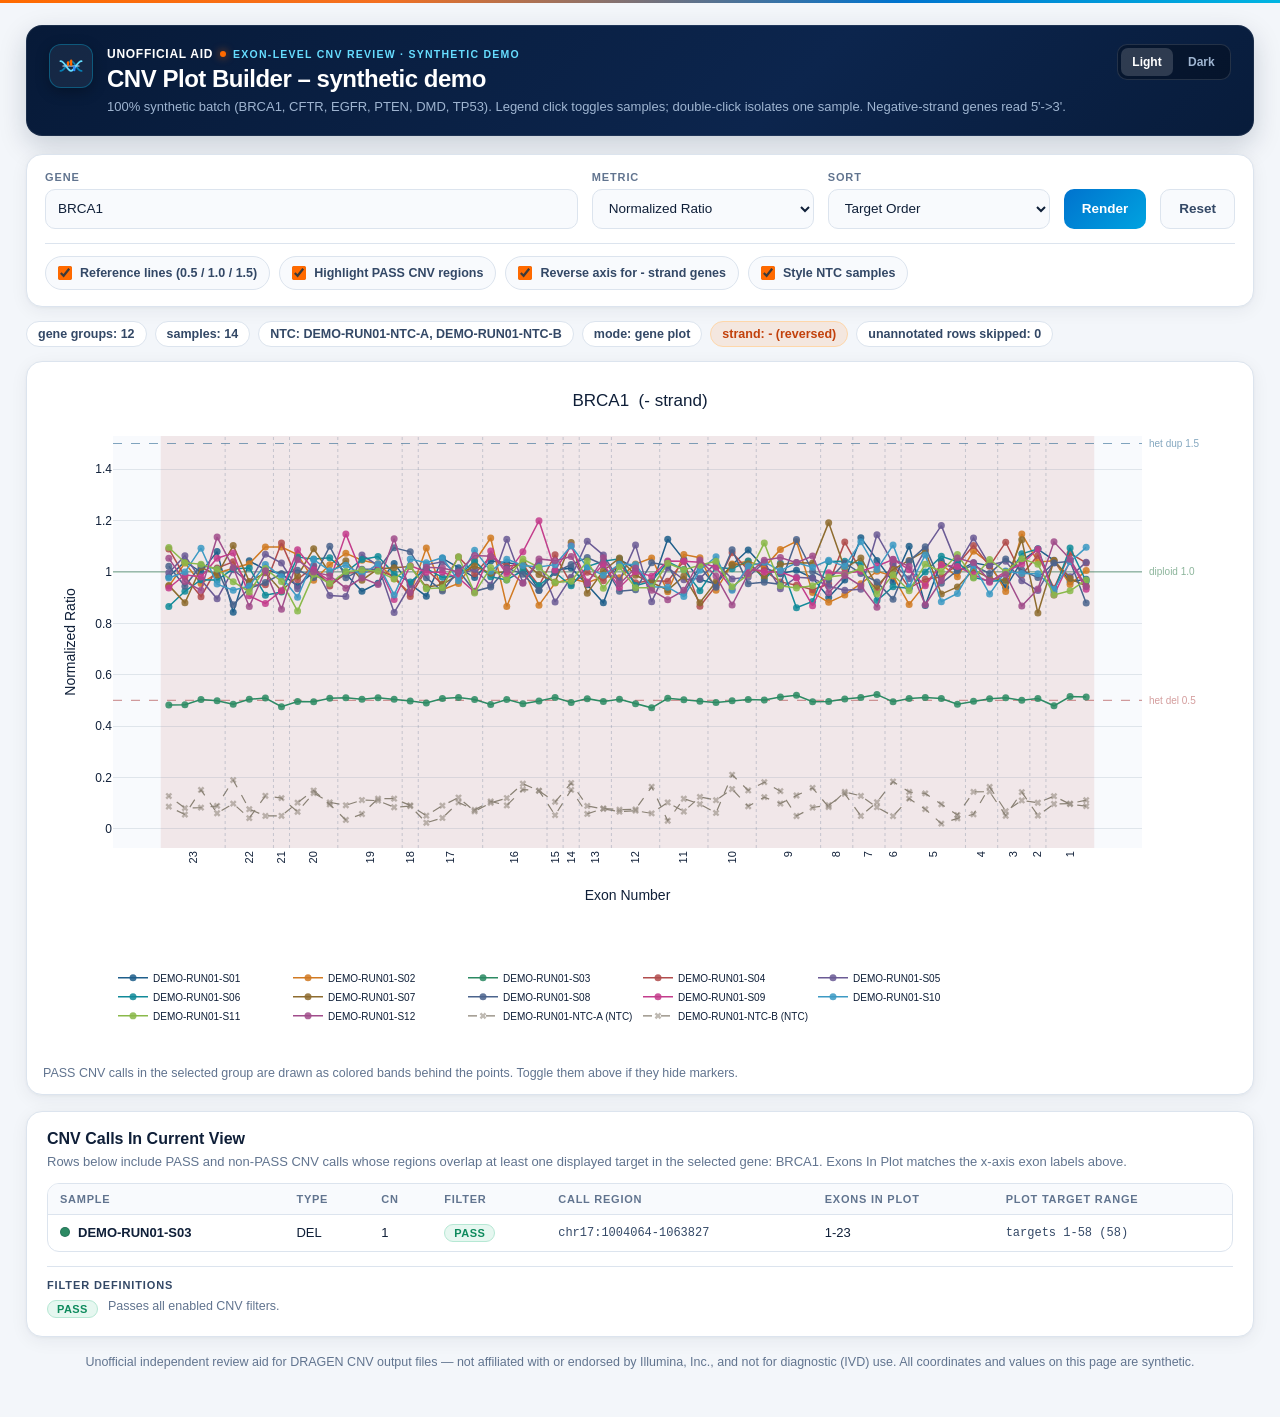
==== commit 532c0d9a: "Update live demo, screenshots, and walkthrough video/GIF to v4 Light/Dark UI" ====
--- a/docs/demo/index.html
+++ b/docs/demo/index.html
@@ -1,648 +1,733 @@
 <!doctype html>
-<html lang="en">
+<html lang="en" data-theme="light">
 <head>
-<meta charset="utf-8">
-<meta name="viewport" content="width=device-width, initial-scale=1">
-<title>CNV Plot Builder – synthetic demo</title>
-<style>
-:root {
-  color-scheme: light;
-  --ink: #17212b;
-  --muted: #61707e;
-  --line: #d9e1e7;
-  --panel: #ffffff;
-  --wash: #f4f7f9;
-  --accent: #0f6b78;
-  --accent-soft: #e2f1f3;
-  --radius: 10px;
-}
-* { box-sizing: border-box; }
-body { margin: 0; background: var(--wash); color: var(--ink); font-family: -apple-system, BlinkMacSystemFont, "Segoe UI", sans-serif; font-size: 14px; }
-main { max-width: 1540px; margin: 0 auto; padding: 26px 34px 46px; }
-header { display: flex; align-items: flex-end; justify-content: space-between; gap: 24px; margin-bottom: 18px; }
-h1 { margin: 0; font-size: clamp(25px, 2.2vw, 34px); letter-spacing: -0.035em; line-height: 1.08; font-weight: 700; }
-.kicker { margin: 0 0 8px; color: var(--accent); font-family: ui-monospace, SFMono-Regular, Menlo, monospace; font-size: 11px; letter-spacing: .13em; text-transform: uppercase; }
-.notice { margin: 9px 0 0; color: var(--muted); }
-.summary { color: var(--muted); font-size: 12px; text-align: right; white-space: nowrap; }
-.toolbar, .plot-panel, .calls-panel { background: var(--panel); border: 1px solid var(--line); border-radius: var(--radius); }
-.toolbar { display: flex; align-items: center; flex-wrap: wrap; gap: 14px 18px; padding: 13px 16px; margin-bottom: 16px; }
-.control { display: inline-flex; align-items: center; gap: 7px; color: var(--muted); }
-.control label { font-size: 12px; font-weight: 600; }
-input[type="search"], select { border: 1px solid #bcc9d1; border-radius: 7px; color: var(--ink); background: #fff; padding: 8px 10px; font: inherit; min-height: 35px; }
-input[type="search"] { width: 180px; }
-select { min-width: 165px; }
-input:focus, select:focus { outline: 3px solid var(--accent-soft); border-color: var(--accent); }
-.checks { display: inline-flex; align-items: center; flex-wrap: wrap; gap: 12px; margin-left: auto; }
-.check { display: inline-flex; align-items: center; gap: 6px; color: var(--muted); font-size: 12px; cursor: pointer; white-space: nowrap; }
-.check input { accent-color: var(--accent); }
-.plot-panel { padding: 8px 12px 0; min-height: 520px; }
-#plot { width: 100%; height: 520px; }
-.status { padding: 0 16px 12px; color: var(--muted); font-size: 12px; min-height: 17px; }
-.calls-panel { margin-top: 16px; padding: 19px 20px 20px; }
-.calls-heading { display: flex; justify-content: space-between; align-items: baseline; gap: 12px; margin-bottom: 12px; }
-h2 { margin: 0; font-size: 17px; letter-spacing: -.02em; }
-.strand-chip { display: inline-flex; align-items: center; gap: 6px; border-radius: 999px; background: var(--accent-soft); color: var(--accent); padding: 4px 9px; font-size: 11px; font-weight: 700; }
-.strand-chip .arrow { font-size: 14px; line-height: 1; }
-.table-wrap { overflow-x: auto; }
-table { width: 100%; border-collapse: collapse; font-size: 12px; }
-th { color: var(--muted); font-weight: 700; text-align: left; white-space: nowrap; border-bottom: 1px solid var(--line); padding: 8px 9px; }
-td { border-bottom: 1px solid #edf1f3; padding: 9px; vertical-align: middle; white-space: nowrap; }
-tr:last-child td { border-bottom: 0; }
-.sample-cell { display: inline-flex; align-items: center; gap: 7px; }
-.sample-swatch { display: inline-block; width: 9px; height: 9px; border-radius: 50%; }
-.filter-tag { display: inline-block; border-radius: 4px; padding: 3px 6px; background: #edf2f4; color: var(--ink); font-family: ui-monospace, SFMono-Regular, Menlo, monospace; font-size: 11px; }
-.filter-tag.pass { background: #e4f3e7; color: #24643b; }
-.empty { color: var(--muted); padding: 18px 9px; }
-.definitions { margin-top: 17px; border-top: 1px solid var(--line); padding-top: 12px; color: var(--muted); font-size: 12px; }
-.definitions p { margin: 4px 0; }
-.definitions strong { color: var(--ink); font-family: ui-monospace, SFMono-Regular, Menlo, monospace; font-size: 11px; }
-.disclaimer { margin-top: 18px; color: var(--muted); font-size: 12px; text-align: center; }
-.error { color: #a53d3d; font-weight: 600; }
-@media (max-width: 760px) {
-  main { padding: 18px 14px 30px; }
-  header { display: block; }
-  .summary { margin-top: 10px; text-align: left; }
-  .checks { width: 100%; margin-left: 0; }
-  #plot { height: 460px; }
-  .plot-panel { min-height: 460px; }
-}
+  <meta charset="utf-8">
+  <meta name="viewport" content="width=device-width, initial-scale=1">
+  <title>CNV Plot Builder – synthetic demo</title>
+  <script src="../vendor/plotly-2.35.2.min.js"></script>
+  <style>
+    :root {
+      --brand-navy:#071a38; --brand-orange:#ff6a00; --brand-cyan:#00a3e0; --brand-blue:#0073ce;
+      --bg:#f3f6fa; --bg-subtle:#eaf0f7; --surface:#ffffff; --surface-2:#f8fafd; --surface-hover:#f0f5fb;
+      --ink:#0f1f38; --ink-2:#334866; --muted:#61748f; --line:#dce4ee; --line-strong:#c4d1e2;
+      --accent:#0088cc; --accent-tint:rgba(0,163,224,0.11); --orange-tint:rgba(255,106,0,0.11);
+      --pass-bg:#e6f7f0; --pass-ink:#0d8a5c; --pass-border:#b6e8d4;
+      --filt-bg:#fef3c7; --filt-ink:#b45309; --filt-border:#fde08a;
+      --ntc-bg:#fff1e6; --ntc-ink:#c2410c; --ntc-border:#fed7aa;
+      --shadow:0 4px 18px rgba(7,26,56,0.06), 0 1px 3px rgba(7,26,56,0.04);
+      --font-ui:"Segoe UI Variable Display","Segoe UI Variable","Aptos","SF Pro Display","Segoe UI",-apple-system,sans-serif;
+      --font-mono:"Cascadia Code","JetBrains Mono","SFMono-Regular","Menlo","Consolas",monospace;
+    }
+    html[data-theme="dark"] {
+      --bg:#071120; --bg-subtle:#0c182c; --surface:#0e1c33; --surface-2:#12233f; --surface-hover:#172c4e;
+      --ink:#edf4fc; --ink-2:#c5d6ec; --muted:#859db9; --line:#1d3252; --line-strong:#2a4670;
+      --accent:#18bfff; --accent-tint:rgba(24,191,255,0.14); --orange-tint:rgba(255,122,26,0.16);
+      --pass-bg:rgba(16,185,129,0.16); --pass-ink:#34d399; --pass-border:rgba(52,211,153,0.34);
+      --filt-bg:rgba(245,158,11,0.16); --filt-ink:#fbbf24; --filt-border:rgba(251,191,36,0.34);
+      --ntc-bg:rgba(255,122,26,0.16); --ntc-ink:#fb923c; --ntc-border:rgba(251,146,60,0.34);
+      --shadow:0 10px 28px rgba(0,0,0,0.38);
+    }
+    * { box-sizing: border-box; }
+    body { margin:0; background:var(--bg); color:var(--ink); font-family:var(--font-ui);
+           font-variant-numeric:tabular-nums; -webkit-font-smoothing:antialiased; }
+    .brand-spectrum { height:3px; width:100%; background:linear-gradient(90deg,#ff6a00 0%,#f37021 30%,#0073ce 70%,#00b5e2 100%); }
+    .wrap { max-width:1540px; margin:0 auto; padding:22px 26px 36px; }
+
+    .header { display:flex; align-items:flex-start; justify-content:space-between; gap:20px;
+              margin-bottom:18px; padding:18px 22px; border-radius:16px;
+              background:linear-gradient(135deg,#071a38 0%,#0c254d 62%,#081c3b 100%);
+              color:#edf4fc; border:1px solid rgba(255,255,255,0.08);
+              box-shadow:0 10px 28px rgba(7,26,56,0.18); }
+    .header-brand { display:flex; align-items:flex-start; gap:14px; min-width:0; }
+    .header-emblem { width:44px; height:44px; border-radius:12px; flex:0 0 44px;
+                     display:grid; place-items:center; background:rgba(255,255,255,0.06);
+                     border:1px solid rgba(0,181,226,0.35); box-shadow:0 4px 14px rgba(0,0,0,0.28); }
+    .eyebrow { display:inline-flex; align-items:center; gap:7px; margin-bottom:4px; }
+    .eyebrow-word { font-size:12px; font-weight:700; letter-spacing:0.06em; color:#ffffff; text-transform:uppercase; }
+    .eyebrow-dot { width:6px; height:6px; border-radius:999px; background:#ff6a00; box-shadow:0 0 8px rgba(255,106,0,0.8); }
+    .eyebrow-suite { font-size:10.5px; font-weight:700; letter-spacing:0.12em; color:#66ddff; text-transform:uppercase; }
+    .title { font-size:24px; font-weight:700; letter-spacing:-0.02em; margin:0 0 4px; color:#ffffff; line-height:1.2; }
+    .subtitle { color:#9fb5d1; margin:0; font-size:13px; line-height:1.45; }
+
+    .header-actions { display:flex; align-items:center; gap:10px; flex:0 0 auto; }
+    .theme-toggle { display:inline-grid; grid-template-columns:1fr 1fr; gap:3px; padding:3px;
+                    border-radius:10px; background:rgba(0,0,0,0.28); border:1px solid rgba(255,255,255,0.12); }
+    .theme-btn { height:28px; padding:0 11px; border:none; border-radius:7px; background:transparent;
+                 color:#9fb5d1; font-family:inherit; font-size:12px; font-weight:600; cursor:pointer; }
+    .theme-btn:hover { color:#ffffff; filter:none; }
+    .theme-btn.is-active { background:rgba(255,255,255,0.16); color:#ffffff; }
+
+    .controls { background:var(--surface); border:1px solid var(--line); border-radius:16px;
+                padding:16px 18px; display:grid; gap:12px 14px; align-items:end; margin-bottom:14px;
+                box-shadow:var(--shadow);
+                grid-template-columns:minmax(240px,2.4fr) minmax(170px,1fr) minmax(150px,1fr) auto auto; }
+    .control { display:flex; flex-direction:column; min-width:0; }
+    .control label { display:block; font-size:11px; font-weight:700; color:var(--muted); margin:0 0 6px;
+                     text-transform:uppercase; letter-spacing:0.08em; white-space:nowrap; }
+    .control input, .control select { width:100%; height:40px; border-radius:10px;
+                     border:1px solid var(--line); background:var(--surface-2); padding:0 12px;
+                     font-family:inherit; font-size:13.5px; color:var(--ink); }
+    .control input:focus, .control select:focus { outline:none; border-color:var(--accent);
+                     box-shadow:0 0 0 3px var(--accent-tint); background:var(--surface); }
+    .controls > button { height:40px; align-self:end; white-space:nowrap; }
+    button { cursor:pointer; font-family:inherit; font-weight:600;
+             background:linear-gradient(135deg,#0073ce,#00a3e0);
+             color:#ffffff; border:none; border-radius:10px; padding:0 18px; font-size:13.5px;
+             transition:filter 120ms ease, transform 110ms ease; }
+    button:hover { filter:brightness(1.07); }
+    #reset-btn { background:var(--surface-2); color:var(--ink-2); border:1px solid var(--line); }
+    #reset-btn:hover { background:var(--surface-hover); filter:none; }
+
+    .controls-options { grid-column:1 / -1; display:flex; align-items:center; gap:9px;
+                        flex-wrap:wrap; margin-top:2px; padding-top:12px;
+                        border-top:1px solid var(--line); }
+    .toggle { display:inline-flex; align-items:center; gap:8px; height:34px; margin:0; padding:0 12px;
+              border:1px solid var(--line); border-radius:999px; background:var(--surface-2);
+              font-size:12.5px; font-weight:600; color:var(--ink-2); cursor:pointer; user-select:none; }
+    .toggle:hover { border-color:var(--accent); }
+    .toggle input { width:14px; height:14px; margin:0; padding:0; accent-color:var(--brand-orange); cursor:pointer; }
+
+    .meta { display:flex; flex-wrap:wrap; gap:8px; margin-bottom:14px; color:var(--muted); font-size:12.5px; }
+    .chip { border:1px solid var(--line); border-radius:999px; padding:5px 11px;
+            background:var(--surface); color:var(--ink-2); font-weight:600; }
+    .chip.strand-minus { background:var(--orange-tint); color:var(--ntc-ink); border-color:var(--ntc-border); }
+    .chip.strand-plus { background:var(--accent-tint); color:var(--accent); border-color:rgba(0,163,224,0.32); }
+
+    .panel { background:var(--surface); border:1px solid var(--line); border-radius:16px;
+             padding:14px 16px; box-shadow:var(--shadow); }
+    #plot { width:100%; height:680px; }
+
+    .calls { margin-top:16px; background:var(--surface); border:1px solid var(--line);
+             border-radius:16px; padding:18px 20px; box-shadow:var(--shadow); }
+    .calls h2 { margin:0 0 6px; font-size:16px; font-weight:700; color:var(--ink); }
+    .calls-desc { margin:0 0 14px; color:var(--muted); font-size:13px; }
+    .calls-table-wrap { overflow-x:auto; border:1px solid var(--line); border-radius:12px; }
+    .calls table { width:100%; border-collapse:collapse; font-size:13px; }
+    .calls th, .calls td { text-align:left; padding:9px 12px; border-top:1px solid var(--line); vertical-align:middle; }
+    .calls th { background:var(--surface-2); color:var(--muted); font-size:11px; font-weight:700;
+                text-transform:uppercase; letter-spacing:0.07em; border-top:none; }
+    .calls tbody tr:hover { background:var(--surface-hover); }
+
+    .badge { display:inline-flex; align-items:center; border-radius:999px; padding:2px 9px; font-size:11px;
+             font-weight:700; letter-spacing:0.04em; text-transform:uppercase; border:1px solid transparent; }
+    .badge-pass { background:var(--pass-bg); color:var(--pass-ink); border-color:var(--pass-border); }
+    .badge-filtered { background:var(--filt-bg); color:var(--filt-ink); border-color:var(--filt-border); }
+    .badge-ntc { background:var(--ntc-bg); color:var(--ntc-ink); border-color:var(--ntc-border); }
+
+    .sample-chip { display:inline-flex; align-items:center; gap:8px; white-space:nowrap; font-weight:600; }
+    .sample-dot { width:10px; height:10px; border-radius:999px; border:1px solid rgba(15,31,56,0.22); flex:0 0 auto; }
+    .mono { font-family:var(--font-mono); font-size:12px; color:var(--ink-2); }
+    .hint { margin-top:10px; color:var(--muted); font-size:12.5px; }
+    .filter-notes { margin-top:14px; padding-top:12px; border-top:1px solid var(--line); color:var(--muted); font-size:12.5px; }
+    .filter-notes-title { margin:0 0 8px; font-size:11px; font-weight:700; letter-spacing:0.08em;
+                          text-transform:uppercase; color:var(--ink-2); }
+    .filter-notes-list { display:grid; gap:7px; }
+    .filter-note { display:flex; gap:10px; align-items:flex-start; }
+    .filter-note .badge { flex:0 0 auto; margin-top:1px; }
+
+    @media (max-width:1100px) {
+      .header { flex-direction:column; }
+      .controls { grid-template-columns:minmax(200px,1.6fr) minmax(150px,1fr) minmax(140px,1fr); }
+      .controls > button { grid-row:2; }
+      .controls-options { grid-row:3; }
+    }
+    @media (max-width:760px) {
+      .wrap { padding:16px; }
+      .controls { grid-template-columns:1fr; }
+      .controls > button, .controls-options { grid-row:auto; }
+      #plot { height:520px; }
+    }
 </style>
 </head>
 <body>
-<main>
-  <header>
-    <div>
-      <p class="kicker">Unofficial review aid &middot; pure-Rust synthetic demo</p>
-      <h1>CNV Plot Builder – synthetic demo</h1>
-      <p class="notice">Synthetic data only. Coordinates and calls are illustrative, not clinical results. Independent open-source project &mdash; not an official Illumina product.</p>
+  <div class="brand-spectrum" aria-hidden="true"></div>
+  <div class="wrap">
+    <div class="header">
+      <div class="header-brand">
+        <div class="header-emblem" aria-hidden="true">
+          <svg width="26" height="26" viewBox="0 0 32 32" fill="none">
+            <path d="M3 10C9 10 11 22 16 22C21 22 23 10 29 10" stroke="#66ddff" stroke-width="2.2" stroke-linecap="round"/>
+            <path d="M3 22C9 22 11 10 16 10C21 10 23 22 29 22" stroke="#00a3e0" stroke-width="2.2" stroke-linecap="round" opacity="0.7"/>
+            <line x1="6" y1="16" x2="26" y2="16" stroke="#c7ecff" stroke-width="1.3" stroke-linecap="round"/>
+            <rect x="11" y="10" width="2.8" height="6" rx="1.4" fill="#ff6a00"/>
+            <rect x="14.8" y="8" width="2.8" height="8" rx="1.4" fill="#ff6a00"/>
+            <rect x="18.6" y="16" width="2.8" height="6.5" rx="1.4" fill="#2e8bff"/>
+          </svg>
+        </div>
+        <div>
+          <div class="eyebrow">
+            <span class="eyebrow-word">UNOFFICIAL AID</span>
+            <span class="eyebrow-dot" aria-hidden="true"></span>
+            <span class="eyebrow-suite">Exon-Level CNV Review &middot; Synthetic Demo</span>
+          </div>
+          <h1 class="title">CNV Plot Builder – synthetic demo</h1>
+          <p class="subtitle">100% synthetic batch (BRCA1, CFTR, EGFR, PTEN, DMD, TP53). Legend click toggles samples; double-click isolates one sample. Negative-strand genes read 5&#39;-&gt;3&#39;.</p>
+        </div>
+      </div>
+      <div class="header-actions">
+        <div class="theme-toggle" role="group" aria-label="Color theme">
+          <button type="button" class="theme-btn is-active" id="theme-light-btn">Light</button>
+          <button type="button" class="theme-btn" id="theme-dark-btn">Dark</button>
+        </div>
+      </div>
     </div>
-    <div class="summary">12 genes / 14 samples / lazy per-gene payloads</div>
-  </header>
-  <section class="toolbar" aria-label="Plot controls">
-    <div class="control"><label for="gene-search">Gene</label><input id="gene-search" type="search" list="gene-list" placeholder="Search genes" autocomplete="off"><datalist id="gene-list"><option value="BRCA1"></option><option value="BRCA2"></option><option value="TP53"></option><option value="MLH1"></option><option value="MSH2"></option><option value="PTEN"></option><option value="EGFR"></option><option value="DMD"></option><option value="CFTR"></option><option value="STK11"></option><option value="PMS2"></option><option value="CDKN2A"></option></datalist></div>
-    <div class="control"><label for="metric">Y metric</label><select id="metric"><option value="normalized_ratio">normalized_ratio</option><option value="tn_log2">tn_log2</option><option value="segment_mean">segment_mean</option></select></div>
-    <div class="checks">
-      <label class="check"><input id="toggle-reference" type="checkbox" checked> reference lines</label>
-      <label class="check"><input id="toggle-bands" type="checkbox" checked> PASS bands</label>
-      <label class="check"><input id="toggle-strand" type="checkbox" checked> strand reversal</label>
-      <label class="check"><input id="toggle-ntc" type="checkbox" checked> NTC styling</label>
+
+    <div class="controls">
+      <div class="control">
+        <label id="group-label" for="group-input">Group</label>
+        <input id="group-input" list="group-list" placeholder="Type a gene or contig" autocomplete="off">
+        <datalist id="group-list"></datalist>
+      </div>
+      <div class="control">
+        <label for="metric-select">Metric</label>
+        <select id="metric-select">
+          <option value="normalized_ratio">Normalized Ratio</option>
+          <option value="tn_log2">TN Log2</option>
+          <option value="segment_mean">Segment Mean</option>
+        </select>
+      </div>
+      <div class="control">
+        <label for="sort-select">Sort</label>
+        <select id="sort-select">
+          <option value="x">Target Order</option>
+          <option value="y_desc">Y Desc</option>
+          <option value="y_asc">Y Asc</option>
+        </select>
+      </div>
+      <button id="render-btn" type="button">Render</button>
+      <button id="reset-btn" type="button">Reset</button>
+      <div class="controls-options">
+        <label class="toggle"><input type="checkbox" id="toggle-refs" checked> Reference lines (0.5 / 1.0 / 1.5)</label>
+        <label class="toggle"><input type="checkbox" id="toggle-bands" checked> Highlight PASS CNV regions</label>
+        <label class="toggle"><input type="checkbox" id="toggle-strand" checked> Reverse axis for - strand genes</label>
+        <label class="toggle"><input type="checkbox" id="toggle-ntc" checked> Style NTC samples</label>
+      </div>
     </div>
-  </section>
-  <section class="plot-panel" aria-label="Exon-level copy-number plot">
-    <div id="plot" aria-live="polite"></div>
-    <div id="status" class="status"></div>
-  </section>
-  <section class="calls-panel" aria-labelledby="calls-heading">
-    <div class="calls-heading"><h2 id="calls-heading">Calls in <span id="current-gene">BRCA1</span></h2><span id="strand-chip" class="strand-chip"></span></div>
-    <div id="calls-table" class="table-wrap"></div>
-    <div id="definitions" class="definitions"></div>
-  </section>
-  <p class="disclaimer">Unofficial independent review aid for DRAGEN CNV output formats &mdash; not affiliated with, endorsed by, or sponsored by Illumina, Inc., and not for diagnostic (IVD) use.</p>
-</main>
-<script type="application/json" id="cnvgrp-0">{"gene":"BRCA1","strand":"-","contig":"chr17","targets":{"start":[1004064,1004321,1004763,1005072,1006739,1007005,1007271,1009284,1010924,1011370,1011727,1014221,1014589,1014918,1015365,1017510,1019600,1019963,1020274,1020668,1023214,1023546,1023834,1024126,1026197,1029145,1030983,1031365,1032800,1033084,1033444,1035598,1035844,1036144,1038182,1038565,1038828,1041317,1041656,1041897,1042276,1044448,1044841,1047575,1047912,1049732,1052013,1052307,1052756,1053184,1055075,1055398,1057535,1057897,1060107,1062937,1063288,1063662],"end":[1004206,1004519,1004959,1005205,1006887,1007150,1007447,1009477,1011118,1011526,1011851,1014370,1014780,1015111,1015543,1017633,1019787,1020098,1020428,1020792,1023351,1023741,1024033,1024321,1026316,1029334,1031147,1031502,1032942,1033264,1033567,1035722,1035996,1036271,1038340,1038711,1038950,1041513,1041790,1042080,1042421,1044621,1044968,1047757,1048079,1049871,1052160,1052505,1052947,1053321,1055206,1055519,1057654,1058081,1060280,1063064,1063422,1063827],"target_name":["BRCA1_exon_23_target_1","BRCA1_exon_23_target_2","BRCA1_exon_23_target_3","BRCA1_exon_23_target_4","BRCA1_exon_22_target_1","BRCA1_exon_22_target_2","BRCA1_exon_22_target_3","BRCA1_exon_21_target_1","BRCA1_exon_20_target_1","BRCA1_exon_20_target_2","BRCA1_exon_20_target_3","BRCA1_exon_19_target_1","BRCA1_exon_19_target_2","BRCA1_exon_19_target_3","BRCA1_exon_19_target_4","BRCA1_exon_18_target_1","BRCA1_exon_17_target_1","BRCA1_exon_17_target_2","BRCA1_exon_17_target_3","BRCA1_exon_17_target_4","BRCA1_exon_16_target_1","BRCA1_exon_16_target_2","BRCA1_exon_16_target_3","BRCA1_exon_16_target_4","BRCA1_exon_15_target_1","BRCA1_exon_14_target_1","BRCA1_exon_13_target_1","BRCA1_exon_13_target_2","BRCA1_exon_12_target_1","BRCA1_exon_12_target_2","BRCA1_exon_12_target_3","BRCA1_exon_11_target_1","BRCA1_exon_11_target_2","BRCA1_exon_11_target_3","BRCA1_exon_10_target_1","BRCA1_exon_10_target_2","BRCA1_exon_10_target_3","BRCA1_exon_09_target_1","BRCA1_exon_09_target_2","BRCA1_exon_09_target_3","BRCA1_exon_09_target_4","BRCA1_exon_08_target_1","BRCA1_exon_08_target_2","BRCA1_exon_07_target_1","BRCA1_exon_07_target_2","BRCA1_exon_06_target_1","BRCA1_exon_05_target_1","BRCA1_exon_05_target_2","BRCA1_exon_05_target_3","BRCA1_exon_05_target_4","BRCA1_exon_04_target_1","BRCA1_exon_04_target_2","BRCA1_exon_03_target_1","BRCA1_exon_03_target_2","BRCA1_exon_02_target_1","BRCA1_exon_01_target_1","BRCA1_exon_01_target_2","BRCA1_exon_01_target_3"],"exon_number":[23,23,23,23,22,22,22,21,20,20,20,19,19,19,19,18,17,17,17,17,16,16,16,16,15,14,13,13,12,12,12,11,11,11,10,10,10,9,9,9,9,8,8,7,7,6,5,5,5,5,4,4,3,3,2,1,1,1],"x":[0,1,2,3,4,5,6,7,8,9,10,11,12,13,14,15,16,17,18,19,20,21,22,23,24,25,26,27,28,29,30,31,32,33,34,35,36,37,38,39,40,41,42,43,44,45,46,47,48,49,50,51,52,53,54,55,56,57]},"samples":[{"sample_id":"DEMO-RUN01-NTC-A","ntc":true,"tn_log2":[-3.484541,-3.602931,-3.633716,-2.972612,-4.321056,-3.71241,-2.399364,-4.307105,-3.399018,-2.747303,-3.296344,-3.094721,-3.09383,-4.120261,-4.862259,-3.457882,-3.877034,-3.03876,-3.474052,-4.292388,-2.75915,-2.510463,-3.063291,-3.310452,-3.252232,-2.489093,-3.692162,-3.491644,-4.060042,-3.826534,-3.911106,-3.010472,-3.893719,-3.284597,-3.51527,-2.691812,-3.16794,-2.650761,-2.947147,-3.346891,-3.022437,-2.798382,-3.566721,-3.574112,-2.967111,-4.344962,-4.621341,-5.643856,-3.710123,-3.089603,-2.616631,-4.14295,-3.180436,-3.866303,-3.302545,-3.504532,-3.382636,-2.978824],"segment_mean":[0.099,0.099,0.099,0.099,0.099,0.099,0.099,0.099,0.099,0.099,0.099,0.099,0.099,0.099,0.099,0.099,0.099,0.099,0.099,0.099,0.099,0.099,0.099,0.099,0.099,0.099,0.099,0.099,0.099,0.099,0.099,0.099,0.099,0.099,0.099,0.099,0.099,0.099,0.099,0.099,0.099,0.099,0.099,0.099,0.099,0.099,0.099,0.099,0.099,0.099,0.099,0.099,0.099,0.099,0.099,0.099,0.099,0.099]},{"sample_id":"DEMO-RUN01-NTC-B","ntc":true,"tn_log2":[-4.047059,-2.725482,-4.177132,-3.535626,-2.961779,-4.587805,-3.353597,-3.067666,-3.280096,-2.849611,-3.916673,-3.576567,-3.190543,-3.16112,-3.450188,-3.49697,-3.763195,-3.283875,-4.566057,-5.426098,-2.749496,-2.711897,-3.461112,-3.229607,-4.232952,-2.723716,-3.657059,-4.11353,-2.613183,-3.72609,-3.748713,-3.37924,-3.09586,-5.001616,-2.74373,-2.249659,-4.021833,-3.592206,-4.330813,-2.769305,-2.461966,-2.87447,-3.449199,-3.271072,-4.324528,-2.442555,-4.223227,-3.392264,-2.859609,-2.802073,-2.79047,-2.799261,-2.807433,-4.301878,-4.274727,-3.162589,-3.34941,-3.373952],"segment_mean":[0.1016,0.1016,0.1016,0.1016,0.1016,0.1016,0.1016,0.1016,0.1016,0.1016,0.1016,0.1016,0.1016,0.1016,0.1016,0.1016,0.1016,0.1016,0.1016,0.1016,0.1016,0.1016,0.1016,0.1016,0.1016,0.1016,0.1016,0.1016,0.1016,0.1016,0.1016,0.1016,0.1016,0.1016,0.1016,0.1016,0.1016,0.1016,0.1016,0.1016,0.1016,0.1016,0.1016,0.1016,0.1016,0.1016,0.1016,0.1016,0.1016,0.1016,0.1016,0.1016,0.1016,0.1016,0.1016,0.1016,0.1016,0.1016]},{"sample_id":"DEMO-RUN01-S01","ntc":false,"tn_log2":[0.109909,-0.000979,0.056283,-0.026989,0.012059,0.061011,-0.246649,-0.011165,-0.06677,0.000563,-0.08106,0.046097,-0.064845,-0.11262,-0.011623,-0.071281,-0.032131,0.023939,0.074726,-0.14327,-0.106428,0.036582,0.051346,0.059748,0.007757,0.022413,-0.184879,-0.073298,-0.082181,0.019279,0.067913,-0.043066,0.067565,0.172588,0.117906,0.040231,-0.068566,-0.033014,0.009314,-0.0108,0.022893,-0.046392,-0.150789,0.063243,0.180642,-0.057882,0.003994,0.058778,-0.202318,0.137095,0.033881,0.051044,0.061022,-0.090519,0.123039,-0.041475,-0.056848,0.06357],"segment_mean":[0.9987,0.9987,0.9987,0.9987,0.9987,0.9987,0.9987,0.9987,0.9987,0.9987,0.9987,0.9987,0.9987,0.9987,0.9987,0.9987,0.9987,0.9987,0.9987,0.9987,0.9987,0.9987,0.9987,0.9987,0.9987,0.9987,0.9987,0.9987,0.9987,0.9987,0.9987,0.9987,0.9987,0.9987,0.9987,0.9987,0.9987,0.9987,0.9987,0.9987,0.9987,0.9987,0.9987,0.9987,0.9987,0.9987,0.9987,0.9987,0.9987,0.9987,0.9987,0.9987,0.9987,0.9987,0.9987,0.9987,0.9987,0.9987]},{"sample_id":"DEMO-RUN01-S02","ntc":false,"tn_log2":[-0.00714,-0.066551,0.049432,-0.083418,0.133794,0.045166,0.020289,0.133563,0.03955,-0.047268,0.094542,-0.039536,0.045075,0.064317,0.101324,-0.125825,0.056203,-0.066431,-0.104001,0.128721,-0.19977,0.027738,-0.208227,0.179079,-0.06418,-0.037591,-0.026504,-0.062407,0.076244,0.043235,-0.032584,0.077358,0.094396,-0.115281,0.058268,0.044378,-0.106356,-0.120692,0.161866,0.121265,0.025824,-0.135489,-0.181907,0.00378,-0.067362,-0.023187,-0.027963,0.04101,-0.070231,-0.195213,0.046963,0.112201,0.199084,-0.114273,0.054846,0.007357,-0.071799,0.06108],"segment_mean":[1.0016,1.0016,1.0016,1.0016,1.0016,1.0016,1.0016,1.0016,1.0016,1.0016,1.0016,1.0016,1.0016,1.0016,1.0016,1.0016,1.0016,1.0016,1.0016,1.0016,1.0016,1.0016,1.0016,1.0016,1.0016,1.0016,1.0016,1.0016,1.0016,1.0016,1.0016,1.0016,1.0016,1.0016,1.0016,1.0016,1.0016,1.0016,1.0016,1.0016,1.0016,1.0016,1.0016,1.0016,1.0016,1.0016,1.0016,1.0016,1.0016,1.0016,1.0016,1.0016,1.0016,1.0016,1.0016,1.0016,1.0016,1.0016]},{"sample_id":"DEMO-RUN01-S03","ntc":false,"tn_log2":[-1.004496,-0.991571,-1.050753,-1.051764,-0.973566,-0.988033,-1.043779,-1.073319,-0.977361,-1.015503,-1.014002,-0.986737,-0.970159,-0.987625,-0.970205,-1.007098,-0.989945,-0.967635,-0.980005,-1.02979,-1.008409,-1.038366,-0.990408,-1.047569,-0.968408,-1.023103,-1.013712,-0.980766,-1.086536,-1.038286,-0.988103,-1.010248,-0.994378,-0.976362,-0.991541,-1.005838,-1.02517,-1.015144,-0.94357,-0.963142,-0.996782,-0.983596,-1.013374,-0.936292,-0.968781,-1.01684,-1.045071,-0.979161,-0.96925,-0.978792,-0.983394,-1.009846,-0.999721,-0.972153,-0.98008,-0.964125,-0.95735,-1.062431],"segment_mean":[0.5001,0.5001,0.5001,0.5001,0.5001,0.5001,0.5001,0.5001,0.5001,0.5001,0.5001,0.5001,0.5001,0.5001,0.5001,0.5001,0.5001,0.5001,0.5001,0.5001,0.5001,0.5001,0.5001,0.5001,0.5001,0.5001,0.5001,0.5001,0.5001,0.5001,0.5001,0.5001,0.5001,0.5001,0.5001,0.5001,0.5001,0.5001,0.5001,0.5001,0.5001,0.5001,0.5001,0.5001,0.5001,0.5001,0.5001,0.5001,0.5001,0.5001,0.5001,0.5001,0.5001,0.5001,0.5001,0.5001,0.5001,0.5001]},{"sample_id":"DEMO-RUN01-S04","ntc":false,"tn_log2":[0.02176,-0.146276,-0.027114,0.12394,-0.074493,-0.076065,0.055514,0.153508,-0.081246,0.030033,-0.043875,-0.024365,0.008001,-0.003218,-0.006667,-0.144779,-0.010221,0.081817,-0.07061,0.014346,-0.079991,0.041126,0.032483,0.084217,0.092981,-0.070795,-0.050198,-0.001935,-0.050282,-0.061706,0.045713,-0.206947,0.058584,-0.052652,0.01037,0.104468,-0.080545,-0.104069,-0.076814,-0.057143,0.007879,0.158418,-0.069923,-0.105573,0.005727,0.043682,0.040035,-0.029325,-0.041505,-0.093793,0.032038,0.140989,-0.0162,0.158136,0.089987,0.049555,0.100924,-0.094207],"segment_mean":[0.9984,0.9984,0.9984,0.9984,0.9984,0.9984,0.9984,0.9984,0.9984,0.9984,0.9984,0.9984,0.9984,0.9984,0.9984,0.9984,0.9984,0.9984,0.9984,0.9984,0.9984,0.9984,0.9984,0.9984,0.9984,0.9984,0.9984,0.9984,0.9984,0.9984,0.9984,0.9984,0.9984,0.9984,0.9984,0.9984,0.9984,0.9984,0.9984,0.9984,0.9984,0.9984,0.9984,0.9984,0.9984,0.9984,0.9984,0.9984,0.9984,0.9984,0.9984,0.9984,0.9984,0.9984,0.9984,0.9984,0.9984,0.9984]},{"sample_id":"DEMO-RUN01-S05","ntc":false,"tn_log2":[-0.159473,-0.044709,0.087871,-0.004162,0.095429,-0.06299,0.012846,0.049028,-0.13964,0.037446,-0.097212,-0.248656,0.03533,0.092054,-0.144889,-0.076991,0.014753,-0.015867,0.055678,0.039365,0.054276,-0.062294,0.172505,-0.077218,-0.179365,-0.029562,0.091547,0.162178,-0.177347,0.143329,-0.051133,-0.03569,-0.045054,0.023891,-0.02839,-0.040466,0.049786,-0.036204,-0.029672,-0.098211,0.053641,-0.107159,-0.08261,0.195224,-0.100739,0.047391,0.036209,0.239225,0.120406,-0.038652,0.038065,0.179091,-0.050129,0.058701,-0.109045,0.053911,-0.027495,0.052512],"segment_mean":[1.0011,1.0011,1.0011,1.0011,1.0011,1.0011,1.0011,1.0011,1.0011,1.0011,1.0011,1.0011,1.0011,1.0011,1.0011,1.0011,1.0011,1.0011,1.0011,1.0011,1.0011,1.0011,1.0011,1.0011,1.0011,1.0011,1.0011,1.0011,1.0011,1.0011,1.0011,1.0011,1.0011,1.0011,1.0011,1.0011,1.0011,1.0011,1.0011,1.0011,1.0011,1.0011,1.0011,1.0011,1.0011,1.0011,1.0011,1.0011,1.0011,1.0011,1.0011,1.0011,1.0011,1.0011,1.0011,1.0011,1.0011,1.0011]},{"sample_id":"DEMO-RUN01-S06","ntc":false,"tn_log2":[-0.046224,-0.044457,-0.113122,-0.208192,-0.136596,0.022259,0.01721,-0.11717,0.077811,0.070217,0.081252,-0.009478,0.084463,0.06823,-0.00182,-0.05767,0.060639,-0.023809,-0.030452,0.018815,-0.078291,0.008116,-0.045439,-0.027641,-0.002878,-0.079587,0.058843,0.02961,-0.054045,-0.078489,0.072087,-0.109191,0.013037,0.055833,0.059634,0.017846,0.026284,-0.175955,-0.217004,0.048202,-0.04283,0.058088,0.057008,-0.170312,0.047452,-0.085605,0.055888,0.0855,0.000305,-0.095167,-0.053931,-0.030437,0.0985,-0.047577,0.124255,-0.054766,0.129117,-0.115869],"segment_mean":[0.992,0.992,0.992,0.992,0.992,0.992,0.992,0.992,0.992,0.992,0.992,0.992,0.992,0.992,0.992,0.992,0.992,0.992,0.992,0.992,0.992,0.992,0.992,0.992,0.992,0.992,0.992,0.992,0.992,0.992,0.992,0.992,0.992,0.992,0.992,0.992,0.992,0.992,0.992,0.992,0.992,0.992,0.992,0.992,0.992,0.992,0.992,0.992,0.992,0.992,0.992,0.992,0.992,0.992,0.992,0.992,0.992,0.992]},{"sample_id":"DEMO-RUN01-S07","ntc":false,"tn_log2":[-0.017574,0.025701,-0.185076,-0.077638,-0.005013,-0.054303,0.141023,-0.111375,-0.005675,0.124468,-0.022383,0.022687,0.017291,-0.047355,0.061324,0.029786,0.033181,-0.015847,-0.072138,-0.087978,-0.01416,0.054946,0.000635,-0.007871,-0.056952,0.156074,0.00672,-0.124379,-0.060934,-0.018976,0.075837,-0.184085,-0.023631,-0.105323,0.044971,0.037738,-0.056756,0.049859,0.050229,0.040667,-0.028782,0.018701,0.25326,-0.079278,0.076362,0.013459,-0.087219,-0.130135,0.11338,0.063112,-0.035202,0.010294,0.170378,-0.048595,-0.251788,-0.082255,-0.037454,0.062279],"segment_mean":[0.9973,0.9973,0.9973,0.9973,0.9973,0.9973,0.9973,0.9973,0.9973,0.9973,0.9973,0.9973,0.9973,0.9973,0.9973,0.9973,0.9973,0.9973,0.9973,0.9973,0.9973,0.9973,0.9973,0.9973,0.9973,0.9973,0.9973,0.9973,0.9973,0.9973,0.9973,0.9973,0.9973,0.9973,0.9973,0.9973,0.9973,0.9973,0.9973,0.9973,0.9973,0.9973,0.9973,0.9973,0.9973,0.9973,0.9973,0.9973,0.9973,0.9973,0.9973,0.9973,0.9973,0.9973,0.9973,0.9973,0.9973,0.9973]},{"sample_id":"DEMO-RUN01-S08","ntc":false,"tn_log2":[0.016757,0.037259,-0.082913,0.031718,-0.061141,-0.096343,-0.197563,-0.01041,0.13709,-0.031603,0.009908,0.129226,0.015421,0.014761,-0.033322,0.108547,-0.113098,0.008298,-0.111752,-0.03362,-0.107967,-0.012439,0.021427,-0.087688,-0.002051,0.040855,0.039986,0.079111,0.050266,-0.103898,-0.113294,0.030854,-0.123191,0.036849,-0.067391,0.11923,-0.089155,0.002209,0.171663,-0.071256,-0.058984,0.049512,-0.044959,-0.057058,-0.008549,-0.162701,0.008275,-0.065215,0.134487,0.058618,-0.008786,0.035323,0.010259,0.070728,-0.031988,-0.186009,0.058475,0.049362],"segment_mean":[0.9944,0.9944,0.9944,0.9944,0.9944,0.9944,0.9944,0.9944,0.9944,0.9944,0.9944,0.9944,0.9944,0.9944,0.9944,0.9944,0.9944,0.9944,0.9944,0.9944,0.9944,0.9944,0.9944,0.9944,0.9944,0.9944,0.9944,0.9944,0.9944,0.9944,0.9944,0.9944,0.9944,0.9944,0.9944,0.9944,0.9944,0.9944,0.9944,0.9944,0.9944,0.9944,0.9944,0.9944,0.9944,0.9944,0.9944,0.9944,0.9944,0.9944,0.9944,0.9944,0.9944,0.9944,0.9944,0.9944,0.9944,0.9944]},{"sample_id":"DEMO-RUN01-S09","ntc":false,"tn_log2":[0.074841,-0.028829,-0.015542,-0.093103,-0.188933,-0.141102,0.102244,-0.10992,-0.051048,0.01217,0.119209,-0.164139,0.039991,-0.013018,0.19927,0.035593,-0.117679,-0.033573,-0.002268,-0.001504,0.262143,0.108643,-0.012028,0.112762,0.010864,0.139617,0.042761,-0.057008,-0.023903,0.001116,-0.089983,0.053764,0.058076,0.060091,0.021772,-0.101315,0.026093,-0.203515,-0.034053,0.001295,-0.000038,-0.007133,-0.004676,0.032587,0.004445,0.067732,0.029743,0.037751,-0.079513,0.012535,-0.058939,-0.015035,0.043239,0.002358,0.12321,-0.100163,0.059733,-0.135726],"segment_mean":[1.002,1.002,1.002,1.002,1.002,1.002,1.002,1.002,1.002,1.002,1.002,1.002,1.002,1.002,1.002,1.002,1.002,1.002,1.002,1.002,1.002,1.002,1.002,1.002,1.002,1.002,1.002,1.002,1.002,1.002,1.002,1.002,1.002,1.002,1.002,1.002,1.002,1.002,1.002,1.002,1.002,1.002,1.002,1.002,1.002,1.002,1.002,1.002,1.002,1.002,1.002,1.002,1.002,1.002,1.002,1.002,1.002,1.002]},{"sample_id":"DEMO-RUN01-S10","ntc":false,"tn_log2":[-0.069959,0.127472,-0.000844,-0.034692,0.041522,-0.08175,-0.106451,-0.027636,0.007112,0.067929,-0.150081,-0.135262,0.045387,-0.01742,0.037716,0.070846,0.117392,-0.050053,0.077949,0.050275,0.027929,0.035829,0.069768,0.004532,0.04022,0.139109,-0.019145,0.026859,-0.08622,0.041456,0.043094,0.009419,-0.145122,-0.088334,0.032338,-0.1071,0.082902,0.025955,0.049969,0.006742,0.054267,0.030985,0.064198,0.013186,0.159805,0.143355,-0.125933,-0.178119,0.092593,-0.087027,-0.130135,0.036391,-0.008708,0.005061,-0.00982,0.131976,0.05548,-0.101416],"segment_mean":[1.0052,1.0052,1.0052,1.0052,1.0052,1.0052,1.0052,1.0052,1.0052,1.0052,1.0052,1.0052,1.0052,1.0052,1.0052,1.0052,1.0052,1.0052,1.0052,1.0052,1.0052,1.0052,1.0052,1.0052,1.0052,1.0052,1.0052,1.0052,1.0052,1.0052,1.0052,1.0052,1.0052,1.0052,1.0052,1.0052,1.0052,1.0052,1.0052,1.0052,1.0052,1.0052,1.0052,1.0052,1.0052,1.0052,1.0052,1.0052,1.0052,1.0052,1.0052,1.0052,1.0052,1.0052,1.0052,1.0052,1.0052,1.0052]},{"sample_id":"DEMO-RUN01-S11","ntc":false,"tn_log2":[0.015437,0.042237,0.051206,0.131463,0.018895,-0.117056,-0.0562,-0.054364,-0.066845,-0.013817,-0.23878,-0.040819,0.004123,0.010648,0.00181,0.030978,-0.123015,0.082841,-0.091711,-0.097836,0.0247,0.07026,-0.04562,0.024471,-0.060412,-0.05287,-0.095401,0.059792,-0.091586,-0.091315,0.02676,0.03696,0.012398,0.048139,-0.016077,-0.085052,0.059272,-0.079508,-0.093032,-0.079504,0.154222,-0.017574,-0.028562,-0.130078,0.020641,-0.016279,0.094237,0.002068,0.042437,-0.110173,0.068028,-0.034351,0.072672,-0.001174,0.042328,-0.04536,-0.109782,-0.135534],"segment_mean":[0.9886,0.9886,0.9886,0.9886,0.9886,0.9886,0.9886,0.9886,0.9886,0.9886,0.9886,0.9886,0.9886,0.9886,0.9886,0.9886,0.9886,0.9886,0.9886,0.9886,0.9886,0.9886,0.9886,0.9886,0.9886,0.9886,0.9886,0.9886,0.9886,0.9886,0.9886,0.9886,0.9886,0.9886,0.9886,0.9886,0.9886,0.9886,0.9886,0.9886,0.9886,0.9886,0.9886,0.9886,0.9886,0.9886,0.9886,0.9886,0.9886,0.9886,0.9886,0.9886,0.9886,0.9886,0.9886,0.9886,0.9886,0.9886]},{"sample_id":"DEMO-RUN01-S12","ntc":false,"tn_log2":[0.183459,-0.106204,-0.055129,0.074152,0.006984,-0.208014,0.023497,-0.225854,-0.020992,-0.000389,0.066263,0.175592,-0.072664,-0.033962,-0.094495,-0.120983,0.089772,0.000196,0.021856,0.026281,0.071437,-0.064683,0.015033,0.085953,0.060866,0.084523,0.076988,-0.06844,-0.106437,0.021564,-0.069707,0.06486,-0.107403,-0.164878,-0.011546,-0.199015,-0.023725,0.086866,0.051375,0.078959,0.06434,-0.020261,-0.122008,-0.212904,-0.080571,0.069221,0.075998,-0.049042,-0.197404,0.031487,-0.05036,0.050562,-0.20569,-0.014539,-0.099513,-0.084824,0.069298,0.159875],"segment_mean":[0.9904,0.9904,0.9904,0.9904,0.9904,0.9904,0.9904,0.9904,0.9904,0.9904,0.9904,0.9904,0.9904,0.9904,0.9904,0.9904,0.9904,0.9904,0.9904,0.9904,0.9904,0.9904,0.9904,0.9904,0.9904,0.9904,0.9904,0.9904,0.9904,0.9904,0.9904,0.9904,0.9904,0.9904,0.9904,0.9904,0.9904,0.9904,0.9904,0.9904,0.9904,0.9904,0.9904,0.9904,0.9904,0.9904,0.9904,0.9904,0.9904,0.9904,0.9904,0.9904,0.9904,0.9904,0.9904,0.9904,0.9904,0.9904]}],"calls":[{"sample_id":"DEMO-RUN01-S03","type":"DEL","copy_number":1,"filter":"PASS","qual":48.0,"start":1004064,"end":1063827,"exons":[1,2,3,4,5,6,7,8,9,10,11,12,13,14,15,16,17,18,19,20,21,22,23]}]}</script><script type="application/json" id="cnvgrp-1">{"gene":"BRCA2","strand":"+","contig":"chr13","targets":{"start":[1004049,1004415,1006520,1006920,1007196,1009973,1010348,1010732,1013104,1013448,1013762,1014187,1016077,1016334,1016679,1016906,1019343,1019638,1019951,1020272,1021927,1022289,1024794,1025145,1025405,1027501,1030254,1030641,1030931,1031312,1033997,1034296,1034684,1034959,1036985,1038625,1038913,1039234,1041291,1041591,1043697,1046285,1046587,1046865,1047127,1049540,1049937,1052222,1055214,1055530,1055771,1056080,1058363,1061110,1061449,1063398,1065648,1065911,1067814,1068097,1068445,1068755,1070932,1071292,1071616,1071930,1073840,1074136,1074421,1074777,1077749],"end":[1004192,1004535,1006661,1007104,1007363,1010105,1010516,1010893,1013261,1013577,1013946,1014339,1016214,1016516,1016813,1017029,1019465,1019812,1020124,1020422,1022096,1022454,1024977,1025296,1025539,1027629,1030391,1030770,1031107,1031504,1034150,1034489,1034812,1035147,1037118,1038807,1039079,1039413,1041483,1041750,1043887,1046445,1046764,1047010,1047309,1049683,1050104,1052407,1055410,1055681,1055945,1056239,1058516,1061232,1061582,1063583,1065802,1066074,1067947,1068269,1068627,1068951,1071075,1071487,1071744,1072117,1073968,1074293,1074599,1074911,1077890],"target_name":["BRCA2_exon_01_target_1","BRCA2_exon_01_target_2","BRCA2_exon_02_target_1","BRCA2_exon_02_target_2","BRCA2_exon_02_target_3","BRCA2_exon_03_target_1","BRCA2_exon_03_target_2","BRCA2_exon_03_target_3","BRCA2_exon_04_target_1","BRCA2_exon_04_target_2","BRCA2_exon_04_target_3","BRCA2_exon_04_target_4","BRCA2_exon_05_target_1","BRCA2_exon_05_target_2","BRCA2_exon_05_target_3","BRCA2_exon_05_target_4","BRCA2_exon_06_target_1","BRCA2_exon_06_target_2","BRCA2_exon_06_target_3","BRCA2_exon_06_target_4","BRCA2_exon_07_target_1","BRCA2_exon_07_target_2","BRCA2_exon_08_target_1","BRCA2_exon_08_target_2","BRCA2_exon_08_target_3","BRCA2_exon_09_target_1","BRCA2_exon_10_target_1","BRCA2_exon_10_target_2","BRCA2_exon_10_target_3","BRCA2_exon_10_target_4","BRCA2_exon_11_target_1","BRCA2_exon_11_target_2","BRCA2_exon_11_target_3","BRCA2_exon_11_target_4","BRCA2_exon_12_target_1","BRCA2_exon_13_target_1","BRCA2_exon_13_target_2","BRCA2_exon_13_target_3","BRCA2_exon_14_target_1","BRCA2_exon_14_target_2","BRCA2_exon_15_target_1","BRCA2_exon_16_target_1","BRCA2_exon_16_target_2","BRCA2_exon_16_target_3","BRCA2_exon_16_target_4","BRCA2_exon_17_target_1","BRCA2_exon_17_target_2","BRCA2_exon_18_target_1","BRCA2_exon_19_target_1","BRCA2_exon_19_target_2","BRCA2_exon_19_target_3","BRCA2_exon_19_target_4","BRCA2_exon_20_target_1","BRCA2_exon_21_target_1","BRCA2_exon_21_target_2","BRCA2_exon_22_target_1","BRCA2_exon_23_target_1","BRCA2_exon_23_target_2","BRCA2_exon_24_target_1","BRCA2_exon_24_target_2","BRCA2_exon_24_target_3","BRCA2_exon_24_target_4","BRCA2_exon_25_target_1","BRCA2_exon_25_target_2","BRCA2_exon_25_target_3","BRCA2_exon_25_target_4","BRCA2_exon_26_target_1","BRCA2_exon_26_target_2","BRCA2_exon_26_target_3","BRCA2_exon_26_target_4","BRCA2_exon_27_target_1"],"exon_number":[1,1,2,2,2,3,3,3,4,4,4,4,5,5,5,5,6,6,6,6,7,7,8,8,8,9,10,10,10,10,11,11,11,11,12,13,13,13,14,14,15,16,16,16,16,17,17,18,19,19,19,19,20,21,21,22,23,23,24,24,24,24,25,25,25,25,26,26,26,26,27],"x":[0,1,2,3,4,5,6,7,8,9,10,11,12,13,14,15,16,17,18,19,20,21,22,23,24,25,26,27,28,29,30,31,32,33,34,35,36,37,38,39,40,41,42,43,44,45,46,47,48,49,50,51,52,53,54,55,56,57,58,59,60,61,62,63,64,65,66,67,68,69,70]},"samples":[{"sample_id":"DEMO-RUN01-NTC-A","ntc":true,"tn_log2":[-2.751108,-4.876445,-3.993688,-3.712569,-3.274555,-3.092543,-3.557471,-4.243045,-2.822799,-4.321976,-3.104539,-3.234856,-3.353874,-3.989994,-4.105251,-3.53236,-2.708971,-2.658405,-3.844498,-3.194421,-3.299466,-2.758608,-3.643608,-3.426033,-4.221642,-3.00096,-2.801029,-3.216587,-3.026555,-3.01657,-3.212048,-3.543637,-3.332521,-3.612693,-3.652138,-3.973756,-5.643856,-3.553146,-3.19666,-2.989134,-4.746039,-3.611492,-3.502723,-3.240075,-3.66425,-3.71454,-4.25262,-5.195377,-4.990814,-3.489472,-4.640446,-3.127893,-3.409306,-2.640454,-4.812385,-5.549603,-3.23655,-3.328298,-5.643856,-3.514575,-3.427737,-3.201571,-3.9246,-3.147827,-3.591929,-2.941549,-5.643856,-3.976018,-3.598208,-5.016761,-3.562085],"segment_mean":[0.0869,0.0869,0.0869,0.0869,0.0869,0.0869,0.0869,0.0869,0.0869,0.0869,0.0869,0.0869,0.0869,0.0869,0.0869,0.0869,0.0869,0.0869,0.0869,0.0869,0.0869,0.0869,0.0869,0.0869,0.0869,0.0869,0.0869,0.0869,0.0869,0.0869,0.0869,0.0869,0.0869,0.0869,0.0869,0.0869,0.0869,0.0869,0.0869,0.0869,0.0869,0.0869,0.0869,0.0869,0.0869,0.0869,0.0869,0.0869,0.0869,0.0869,0.0869,0.0869,0.0869,0.0869,0.0869,0.0869,0.0869,0.0869,0.0869,0.0869,0.0869,0.0869,0.0869,0.0869,0.0869,0.0869,0.0869,0.0869,0.0869,0.0869,0.0869]},{"sample_id":"DEMO-RUN01-NTC-B","ntc":true,"tn_log2":[-2.853659,-3.324097,-3.883248,-3.250921,-2.787151,-3.111212,-2.837461,-3.446714,-2.910859,-3.49462,-2.289551,-3.418072,-3.017269,-3.395349,-3.491557,-2.359573,-3.228532,-3.831054,-2.975809,-2.696712,-4.812013,-4.545757,-3.283731,-3.213776,-3.562268,-3.212475,-3.952419,-2.497852,-2.295528,-3.608192,-3.147899,-3.133272,-4.732775,-3.863261,-2.354685,-5.104395,-3.411804,-4.196083,-5.211337,-2.527919,-3.220308,-2.80336,-2.69448,-2.721441,-3.631643,-3.064572,-2.496286,-2.996633,-3.063784,-4.571806,-3.155115,-2.903706,-4.262497,-2.792892,-3.435174,-3.018214,-3.30479,-2.614526,-5.144547,-3.684654,-3.463788,-3.15373,-2.685744,-3.06577,-2.970711,-2.934681,-3.225321,-2.457128,-5.643856,-3.02932,-2.782008],"segment_mean":[0.1107,0.1107,0.1107,0.1107,0.1107,0.1107,0.1107,0.1107,0.1107,0.1107,0.1107,0.1107,0.1107,0.1107,0.1107,0.1107,0.1107,0.1107,0.1107,0.1107,0.1107,0.1107,0.1107,0.1107,0.1107,0.1107,0.1107,0.1107,0.1107,0.1107,0.1107,0.1107,0.1107,0.1107,0.1107,0.1107,0.1107,0.1107,0.1107,0.1107,0.1107,0.1107,0.1107,0.1107,0.1107,0.1107,0.1107,0.1107,0.1107,0.1107,0.1107,0.1107,0.1107,0.1107,0.1107,0.1107,0.1107,0.1107,0.1107,0.1107,0.1107,0.1107,0.1107,0.1107,0.1107,0.1107,0.1107,0.1107,0.1107,0.1107,0.1107]},{"sample_id":"DEMO-RUN01-S01","ntc":false,"tn_log2":[-0.072281,-0.031458,0.055071,0.142327,-0.080787,-0.1495,-0.060426,-0.007075,-0.07217,0.09417,0.121895,-0.195751,0.084677,-0.05138,-0.041669,-0.027608,-0.082879,0.15484,0.076645,-0.01264,-0.137578,0.085,0.106799,0.107458,-0.036623,0.112365,0.026447,-0.002961,-0.093323,0.034055,-0.012743,-0.082609,0.106887,-0.035721,0.004148,0.179745,0.02806,-0.119642,-0.166248,-0.077205,-0.141119,-0.167157,-0.059495,-0.041781,0.004111,0.007019,-0.054301,0.13902,-0.108921,0.002853,0.046901,0.056979,0.032767,-0.130589,-0.150885,0.110315,-0.050114,-0.145809,0.000685,0.109751,-0.044242,0.010536,0.08222,0.044855,-0.128455,-0.107366,-0.214607,0.093119,-0.228443,-0.104059,-0.113793],"segment_mean":[0.9889,0.9889,0.9889,0.9889,0.9889,0.9889,0.9889,0.9889,0.9889,0.9889,0.9889,0.9889,0.9889,0.9889,0.9889,0.9889,0.9889,0.9889,0.9889,0.9889,0.9889,0.9889,0.9889,0.9889,0.9889,0.9889,0.9889,0.9889,0.9889,0.9889,0.9889,0.9889,0.9889,0.9889,0.9889,0.9889,0.9889,0.9889,0.9889,0.9889,0.9889,0.9889,0.9889,0.9889,0.9889,0.9889,0.9889,0.9889,0.9889,0.9889,0.9889,0.9889,0.9889,0.9889,0.9889,0.9889,0.9889,0.9889,0.9889,0.9889,0.9889,0.9889,0.9889,0.9889,0.9889,0.9889,0.9889,0.9889,0.9889,0.9889,0.9889]},{"sample_id":"DEMO-RUN01-S02","ntc":false,"tn_log2":[-0.045033,-0.122406,-0.001788,0.066005,0.152496,-0.188329,0.042098,0.067194,-0.061736,-0.051522,-0.210821,0.027284,-0.019609,-0.002388,-0.083078,-0.068171,0.078585,-0.007034,-0.053991,0.145137,0.096237,-0.033048,0.079619,-0.065509,-0.039862,-0.051284,0.1301,0.105738,-0.10419,0.080281,-0.028743,-0.027095,-0.005783,0.075625,-0.01841,0.003984,0.020696,0.000478,0.077564,-0.123397,-0.140946,0.098356,-0.013764,-0.078572,-0.032514,-0.035871,-0.03557,-0.091057,-0.011977,-0.020371,-0.03065,0.113179,0.001981,0.073858,0.026089,-0.18361,0.01195,-0.107521,0.158975,-0.031729,-0.012887,0.018469,0.133927,-0.047934,0.113547,0.103174,-0.041401,0.011134,-0.009474,-0.080751,0.007823],"segment_mean":[0.9987,0.9987,0.9987,0.9987,0.9987,0.9987,0.9987,0.9987,0.9987,0.9987,0.9987,0.9987,0.9987,0.9987,0.9987,0.9987,0.9987,0.9987,0.9987,0.9987,0.9987,0.9987,0.9987,0.9987,0.9987,0.9987,0.9987,0.9987,0.9987,0.9987,0.9987,0.9987,0.9987,0.9987,0.9987,0.9987,0.9987,0.9987,0.9987,0.9987,0.9987,0.9987,0.9987,0.9987,0.9987,0.9987,0.9987,0.9987,0.9987,0.9987,0.9987,0.9987,0.9987,0.9987,0.9987,0.9987,0.9987,0.9987,0.9987,0.9987,0.9987,0.9987,0.9987,0.9987,0.9987,0.9987,0.9987,0.9987,0.9987,0.9987,0.9987]},{"sample_id":"DEMO-RUN01-S03","ntc":false,"tn_log2":[0.044465,-0.088607,0.20337,-0.006911,0.19092,-0.174381,0.111295,0.156453,0.023282,-0.090937,0.024098,-0.092259,-0.135679,0.028293,-0.065102,0.00696,0.060128,-0.004556,0.062781,0.10541,-0.044585,0.026928,0.03565,-0.007914,-0.005096,0.082613,0.086543,0.155834,-0.024437,-0.121599,-0.134961,0.010232,-0.180796,-0.086718,-0.066914,-0.020939,-0.124983,-0.011242,0.061615,-0.087097,-0.11778,-0.08936,-0.024174,0.069529,-0.030555,-0.211459,-0.06119,0.110593,0.057736,-0.04396,0.014437,-0.021941,0.024585,-0.00531,-0.13892,0.020845,0.02558,0.115533,0.016165,0.039405,-0.042203,-0.018086,0.051353,-0.078861,-0.03528,-0.09963,0.039653,0.009095,-0.217648,0.075055,0.022667],"segment_mean":[0.9956,0.9956,0.9956,0.9956,0.9956,0.9956,0.9956,0.9956,0.9956,0.9956,0.9956,0.9956,0.9956,0.9956,0.9956,0.9956,0.9956,0.9956,0.9956,0.9956,0.9956,0.9956,0.9956,0.9956,0.9956,0.9956,0.9956,0.9956,0.9956,0.9956,0.9956,0.9956,0.9956,0.9956,0.9956,0.9956,0.9956,0.9956,0.9956,0.9956,0.9956,0.9956,0.9956,0.9956,0.9956,0.9956,0.9956,0.9956,0.9956,0.9956,0.9956,0.9956,0.9956,0.9956,0.9956,0.9956,0.9956,0.9956,0.9956,0.9956,0.9956,0.9956,0.9956,0.9956,0.9956,0.9956,0.9956,0.9956,0.9956,0.9956,0.9956]},{"sample_id":"DEMO-RUN01-S04","ntc":false,"tn_log2":[0.0333,0.089365,-0.024594,-0.061523,0.02323,0.005553,0.155415,0.086246,-0.117761,0.066272,0.024097,-0.009372,-0.079656,0.055193,0.079844,0.006374,0.067252,-0.071768,-0.001594,-0.009018,0.072009,0.10037,0.224269,-0.148499,-0.156677,-0.214385,-0.054379,0.101225,-0.027048,-0.024262,-0.04089,-0.180299,-0.068757,-0.043005,-0.09972,0.169898,0.054132,0.061754,-0.009895,-0.028875,-0.090389,-0.176767,-0.015873,0.03967,-0.006637,0.042574,0.033449,-0.056421,0.074272,-0.019244,-0.032668,0.191269,0.00732,0.143407,0.040792,-0.055834,0.036221,-0.037285,0.053444,0.184554,0.02586,-0.150395,0.1951,-0.010871,0.020445,0.078482,-0.017072,0.062907,0.083932,-0.055126,-0.102933],"segment_mean":[1.0068,1.0068,1.0068,1.0068,1.0068,1.0068,1.0068,1.0068,1.0068,1.0068,1.0068,1.0068,1.0068,1.0068,1.0068,1.0068,1.0068,1.0068,1.0068,1.0068,1.0068,1.0068,1.0068,1.0068,1.0068,1.0068,1.0068,1.0068,1.0068,1.0068,1.0068,1.0068,1.0068,1.0068,1.0068,1.0068,1.0068,1.0068,1.0068,1.0068,1.0068,1.0068,1.0068,1.0068,1.0068,1.0068,1.0068,1.0068,1.0068,1.0068,1.0068,1.0068,1.0068,1.0068,1.0068,1.0068,1.0068,1.0068,1.0068,1.0068,1.0068,1.0068,1.0068,1.0068,1.0068,1.0068,1.0068,1.0068,1.0068,1.0068,1.0068]},{"sample_id":"DEMO-RUN01-S05","ntc":false,"tn_log2":[-0.085436,0.06469,-0.006484,-0.052444,0.075697,-0.062903,-0.023121,0.056995,0.035147,0.105314,0.041846,0.021557,0.070824,-0.128162,-0.049227,-0.078971,-0.147735,-0.06137,0.073284,0.006707,0.025774,0.092239,-0.215598,-0.069499,0.026919,0.011684,-0.046533,-0.101165,0.037437,-0.185444,-0.120062,0.111354,-0.19306,-0.00333,0.126932,-0.015772,-0.247008,0.069542,0.026024,-0.037165,0.064218,0.102569,0.013398,-0.102108,0.016109,-0.058373,0.076552,-0.053389,-0.04682,0.0556,-0.052297,0.043246,-0.052302,-0.027689,-0.043805,-0.170466,0.121347,0.021447,0.116438,-0.046475,-0.048008,0.042479,0.051684,-0.079508,-0.058472,-0.030491,-0.120049,0.025382,-0.022015,0.00392,-0.068998],"segment_mean":[0.9902,0.9902,0.9902,0.9902,0.9902,0.9902,0.9902,0.9902,0.9902,0.9902,0.9902,0.9902,0.9902,0.9902,0.9902,0.9902,0.9902,0.9902,0.9902,0.9902,0.9902,0.9902,0.9902,0.9902,0.9902,0.9902,0.9902,0.9902,0.9902,0.9902,0.9902,0.9902,0.9902,0.9902,0.9902,0.9902,0.9902,0.9902,0.9902,0.9902,0.9902,0.9902,0.9902,0.9902,0.9902,0.9902,0.9902,0.9902,0.9902,0.9902,0.9902,0.9902,0.9902,0.9902,0.9902,0.9902,0.9902,0.9902,0.9902,0.9902,0.9902,0.9902,0.9902,0.9902,0.9902,0.9902,0.9902,0.9902,0.9902,0.9902,0.9902]},{"sample_id":"DEMO-RUN01-S06","ntc":false,"tn_log2":[0.025485,0.109808,-0.163888,-0.01356,-0.027679,-0.010163,0.008858,0.04747,-0.160415,-0.002194,-0.029601,-0.186383,0.041777,0.056388,0.104801,0.040997,0.10104,0.085667,-0.067571,-0.034473,-0.074647,-0.149078,-0.119289,-0.075236,-0.000368,0.030242,0.024319,0.077527,0.092734,0.059099,0.063711,-0.135083,-0.047218,0.120822,-0.150629,-0.040971,0.091883,-0.046533,-0.21687,-0.037938,-0.069283,0.074499,-0.077561,0.020137,-0.154124,-0.017997,0.094662,0.107877,0.046751,-0.070139,-0.042662,-0.048582,0.131672,0.044399,-0.020767,-0.090604,-0.030851,0.044829,-0.096455,0.029849,0.072193,0.066441,0.034141,-0.093145,-0.082501,-0.089236,0.088787,0.067843,0.014031,0.117901,0.040934],"segment_mean":[0.9969,0.9969,0.9969,0.9969,0.9969,0.9969,0.9969,0.9969,0.9969,0.9969,0.9969,0.9969,0.9969,0.9969,0.9969,0.9969,0.9969,0.9969,0.9969,0.9969,0.9969,0.9969,0.9969,0.9969,0.9969,0.9969,0.9969,0.9969,0.9969,0.9969,0.9969,0.9969,0.9969,0.9969,0.9969,0.9969,0.9969,0.9969,0.9969,0.9969,0.9969,0.9969,0.9969,0.9969,0.9969,0.9969,0.9969,0.9969,0.9969,0.9969,0.9969,0.9969,0.9969,0.9969,0.9969,0.9969,0.9969,0.9969,0.9969,0.9969,0.9969,0.9969,0.9969,0.9969,0.9969,0.9969,0.9969,0.9969,0.9969,0.9969,0.9969]},{"sample_id":"DEMO-RUN01-S07","ntc":false,"tn_log2":[0.053931,-0.034588,-0.032315,-0.193009,0.044482,0.082293,0.073169,-0.047527,0.074958,-0.047211,-0.012444,-0.082776,-0.007815,0.175023,0.113489,-0.192448,0.042907,-0.016815,0.13223,0.066555,-0.058686,0.11238,-0.068661,-0.090964,0.018372,0.102271,0.151276,0.096741,0.020486,-0.096993,-0.003372,0.024887,-0.017338,0.182353,-0.076845,-0.018488,0.016174,0.056526,-0.104994,-0.157698,0.120397,-0.069821,0.036586,0.077653,-0.071846,0.094485,-0.003753,0.010239,0.04189,0.032819,0.071883,0.077634,-0.016486,-0.027518,-0.111588,-0.038041,0.061637,0.008231,0.006028,-0.226234,-0.116259,0.040009,0.021851,0.033015,0.162272,-0.089982,0.136804,-0.034152,0.02004,-0.03655,0.073866],"segment_mean":[1.0073,1.0073,1.0073,1.0073,1.0073,1.0073,1.0073,1.0073,1.0073,1.0073,1.0073,1.0073,1.0073,1.0073,1.0073,1.0073,1.0073,1.0073,1.0073,1.0073,1.0073,1.0073,1.0073,1.0073,1.0073,1.0073,1.0073,1.0073,1.0073,1.0073,1.0073,1.0073,1.0073,1.0073,1.0073,1.0073,1.0073,1.0073,1.0073,1.0073,1.0073,1.0073,1.0073,1.0073,1.0073,1.0073,1.0073,1.0073,1.0073,1.0073,1.0073,1.0073,1.0073,1.0073,1.0073,1.0073,1.0073,1.0073,1.0073,1.0073,1.0073,1.0073,1.0073,1.0073,1.0073,1.0073,1.0073,1.0073,1.0073,1.0073,1.0073]},{"sample_id":"DEMO-RUN01-S08","ntc":false,"tn_log2":[0.108743,-0.17725,0.042225,0.106767,-0.176339,0.091369,-0.129329,0.016559,0.070313,0.012487,0.109428,0.115319,-0.042952,-0.104466,-0.081271,-0.148035,0.10063,0.057203,0.014433,-0.080496,-0.023584,0.046316,-0.105481,0.012571,0.074546,-0.15336,0.124573,-0.017232,0.013515,0.152143,-0.040439,0.10482,0.004331,0.059246,-0.118238,-0.18232,0.024998,0.016704,-0.03728,0.138396,0.001944,0.039065,0.043295,-0.17215,0.003288,0.113967,-0.021714,-0.128244,0.124223,-0.148864,0.012864,-0.014084,0.092099,0.036911,-0.043776,0.005948,0.004617,-0.005755,0.065156,0.069481,0.038692,0.011611,0.066431,0.028641,0.035328,0.019281,0.022647,0.141277,-0.052402,-0.093106,0.050793],"segment_mean":[1.0052,1.0052,1.0052,1.0052,1.0052,1.0052,1.0052,1.0052,1.0052,1.0052,1.0052,1.0052,1.0052,1.0052,1.0052,1.0052,1.0052,1.0052,1.0052,1.0052,1.0052,1.0052,1.0052,1.0052,1.0052,1.0052,1.0052,1.0052,1.0052,1.0052,1.0052,1.0052,1.0052,1.0052,1.0052,1.0052,1.0052,1.0052,1.0052,1.0052,1.0052,1.0052,1.0052,1.0052,1.0052,1.0052,1.0052,1.0052,1.0052,1.0052,1.0052,1.0052,1.0052,1.0052,1.0052,1.0052,1.0052,1.0052,1.0052,1.0052,1.0052,1.0052,1.0052,1.0052,1.0052,1.0052,1.0052,1.0052,1.0052,1.0052,1.0052]},{"sample_id":"DEMO-RUN01-S09","ntc":false,"tn_log2":[0.125639,-0.011414,-0.00531,0.026039,0.089613,-0.037274,-0.026159,-0.016994,-0.074051,-0.045309,0.008916,0.103466,-0.079254,-0.007073,0.218376,-0.045166,0.073814,0.088762,-0.01685,-0.097583,-0.024889,-0.053427,-0.023205,-0.144076,-0.050584,-0.189785,-0.005904,0.041724,-0.102297,-0.063527,-0.008277,-0.098974,0.033931,0.007974,0.079213,-0.136463,0.021883,-0.063262,0.109131,0.059961,0.114416,-0.056262,-0.012448,0.020904,0.025053,-0.005664,-0.032905,-0.04684,0.079173,0.078943,-0.02882,-0.058481,-0.117175,0.132662,0.123073,0.056059,-0.004521,-0.138838,-0.168046,-0.016219,-0.118014,0.12903,-0.046897,-0.018575,0.00515,0.056161,0.109385,0.078887,-0.097859,-0.039896,-0.102098],"segment_mean":[0.9973,0.9973,0.9973,0.9973,0.9973,0.9973,0.9973,0.9973,0.9973,0.9973,0.9973,0.9973,0.9973,0.9973,0.9973,0.9973,0.9973,0.9973,0.9973,0.9973,0.9973,0.9973,0.9973,0.9973,0.9973,0.9973,0.9973,0.9973,0.9973,0.9973,0.9973,0.9973,0.9973,0.9973,0.9973,0.9973,0.9973,0.9973,0.9973,0.9973,0.9973,0.9973,0.9973,0.9973,0.9973,0.9973,0.9973,0.9973,0.9973,0.9973,0.9973,0.9973,0.9973,0.9973,0.9973,0.9973,0.9973,0.9973,0.9973,0.9973,0.9973,0.9973,0.9973,0.9973,0.9973,0.9973,0.9973,0.9973,0.9973,0.9973,0.9973]},{"sample_id":"DEMO-RUN01-S10","ntc":false,"tn_log2":[-0.117507,-0.042228,-0.001408,-0.015594,-0.07399,-0.048067,-0.025496,0.045227,-0.060356,0.078319,0.041851,-0.024799,-0.069432,-0.019396,-0.009499,-0.086342,-0.079147,0.033136,0.131423,-0.009256,0.02211,-0.00689,0.044004,-0.082277,0.132566,-0.020223,0.086319,0.019719,0.004185,0.015729,0.067347,0.041318,0.041112,-0.006487,-0.014084,0.106339,0.045932,0.081299,0.043996,0.06837,-0.048146,-0.028796,-0.049477,0.031112,-0.057177,0.017756,0.134867,-0.088282,0.002007,-0.074957,-0.022359,0.040907,0.096673,0.131284,-0.032772,0.077541,-0.117656,0.007976,-0.030808,-0.011283,-0.183958,-0.104623,0.03032,-0.036601,-0.073958,-0.011234,0.041107,0.046871,-0.157942,0.028734,0.020629],"segment_mean":[1.0003,1.0003,1.0003,1.0003,1.0003,1.0003,1.0003,1.0003,1.0003,1.0003,1.0003,1.0003,1.0003,1.0003,1.0003,1.0003,1.0003,1.0003,1.0003,1.0003,1.0003,1.0003,1.0003,1.0003,1.0003,1.0003,1.0003,1.0003,1.0003,1.0003,1.0003,1.0003,1.0003,1.0003,1.0003,1.0003,1.0003,1.0003,1.0003,1.0003,1.0003,1.0003,1.0003,1.0003,1.0003,1.0003,1.0003,1.0003,1.0003,1.0003,1.0003,1.0003,1.0003,1.0003,1.0003,1.0003,1.0003,1.0003,1.0003,1.0003,1.0003,1.0003,1.0003,1.0003,1.0003,1.0003,1.0003,1.0003,1.0003,1.0003,1.0003]},{"sample_id":"DEMO-RUN01-S11","ntc":false,"tn_log2":[-0.034566,-0.017474,-0.011464,0.085164,-0.035546,-0.067778,-0.048973,-0.365402,-0.059216,0.097312,0.046847,0.016548,-0.117728,0.153752,0.021351,0.086499,-0.069785,-0.045897,-0.049469,-0.027964,-0.004241,0.076325,0.132375,0.031347,-0.094176,-0.102576,-0.194414,0.010763,0.105402,-0.080314,-0.069738,0.031875,-0.014978,-0.034609,0.028636,-0.046508,0.049153,0.107881,-0.125797,0.006231,0.060866,-0.027624,-0.039443,0.02075,0.044441,-0.033212,-0.014037,0.012326,-0.041485,0.041984,0.117156,0.105526,0.115029,0.040927,-0.00837,-0.027462,0.104825,0.027637,0.092014,-0.103257,-0.066389,0.168261,-0.027271,0.100392,-0.148439,-0.005124,-0.107919,0.109562,0.080937,0.054223,0.077217],"segment_mean":[1.0027,1.0027,1.0027,1.0027,1.0027,1.0027,1.0027,1.0027,1.0027,1.0027,1.0027,1.0027,1.0027,1.0027,1.0027,1.0027,1.0027,1.0027,1.0027,1.0027,1.0027,1.0027,1.0027,1.0027,1.0027,1.0027,1.0027,1.0027,1.0027,1.0027,1.0027,1.0027,1.0027,1.0027,1.0027,1.0027,1.0027,1.0027,1.0027,1.0027,1.0027,1.0027,1.0027,1.0027,1.0027,1.0027,1.0027,1.0027,1.0027,1.0027,1.0027,1.0027,1.0027,1.0027,1.0027,1.0027,1.0027,1.0027,1.0027,1.0027,1.0027,1.0027,1.0027,1.0027,1.0027,1.0027,1.0027,1.0027,1.0027,1.0027,1.0027]},{"sample_id":"DEMO-RUN01-S12","ntc":false,"tn_log2":[0.110759,-0.02081,0.10343,0.104429,-0.009534,-0.105067,-0.055585,0.16779,-0.019495,0.039003,0.121479,-0.038606,-0.212426,-0.028681,0.035388,0.124802,-0.034751,-0.004811,-0.048629,0.048405,-0.052519,-0.007108,-0.009229,0.108232,-0.006811,0.028496,0.031101,0.08373,0.060737,-0.017769,0.036845,0.035631,0.072661,-0.121094,-0.025476,0.076716,0.014012,-0.063338,0.061362,0.110775,0.041158,-0.019171,-0.021783,-0.019321,0.093096,0.005045,0.045321,0.169392,0.082771,0.168586,-0.08358,-0.113054,0.010281,-0.128964,0.125894,0.229997,0.003066,-0.098328,0.111901,-0.176548,-0.014761,0.091198,-0.167274,-0.012134,-0.032729,-0.069341,-0.035331,0.046994,-0.111659,0.106932,-0.200047],"segment_mean":[1.009,1.009,1.009,1.009,1.009,1.009,1.009,1.009,1.009,1.009,1.009,1.009,1.009,1.009,1.009,1.009,1.009,1.009,1.009,1.009,1.009,1.009,1.009,1.009,1.009,1.009,1.009,1.009,1.009,1.009,1.009,1.009,1.009,1.009,1.009,1.009,1.009,1.009,1.009,1.009,1.009,1.009,1.009,1.009,1.009,1.009,1.009,1.009,1.009,1.009,1.009,1.009,1.009,1.009,1.009,1.009,1.009,1.009,1.009,1.009,1.009,1.009,1.009,1.009,1.009,1.009,1.009,1.009,1.009,1.009,1.009]}],"calls":[]}</script><script type="application/json" id="cnvgrp-2">{"gene":"TP53","strand":"-","contig":"chr17","targets":{"start":[1073454,1073835,1074092,1074489,1076526,1076835,1077084,1078856,1079085,1081982,1084261,1084613,1086794,1087103,1087515,1087832,1090029,1090268,1090516,1093057,1096218,1096628,1099455,1101985,1102306],"end":[1073647,1073974,1074237,1074678,1076711,1076958,1077244,1078991,1079255,1082168,1084440,1084795,1086933,1087286,1087634,1087969,1090161,1090415,1090682,1093223,1096390,1096763,1099602,1102165,1102475],"target_name":["TP53_exon_11_target_1","TP53_exon_11_target_2","TP53_exon_11_target_3","TP53_exon_11_target_4","TP53_exon_10_target_1","TP53_exon_10_target_2","TP53_exon_10_target_3","TP53_exon_09_target_1","TP53_exon_09_target_2","TP53_exon_08_target_1","TP53_exon_07_target_1","TP53_exon_07_target_2","TP53_exon_06_target_1","TP53_exon_06_target_2","TP53_exon_06_target_3","TP53_exon_06_target_4","TP53_exon_05_target_1","TP53_exon_05_target_2","TP53_exon_05_target_3","TP53_exon_04_target_1","TP53_exon_03_target_1","TP53_exon_03_target_2","TP53_exon_02_target_1","TP53_exon_01_target_1","TP53_exon_01_target_2"],"exon_number":[11,11,11,11,10,10,10,9,9,8,7,7,6,6,6,6,5,5,5,4,3,3,2,1,1],"x":[0,1,2,3,4,5,6,7,8,9,10,11,12,13,14,15,16,17,18,19,20,21,22,23,24]},"samples":[{"sample_id":"DEMO-RUN01-NTC-A","ntc":true,"tn_log2":[-3.111877,-3.410986,-3.397806,-3.577313,-2.743991,-2.726606,-3.054111,-2.959186,-5.484576,-3.062073,-2.876231,-2.979406,-3.286014,-3.029355,-3.149826,-3.082563,-5.643856,-3.141312,-3.30394,-3.575298,-3.264573,-3.075475,-4.106334,-2.705826,-4.098377],"segment_mean":[0.1044,0.1044,0.1044,0.1044,0.1044,0.1044,0.1044,0.1044,0.1044,0.1044,0.1044,0.1044,0.1044,0.1044,0.1044,0.1044,0.1044,0.1044,0.1044,0.1044,0.1044,0.1044,0.1044,0.1044,0.1044]},{"sample_id":"DEMO-RUN01-NTC-B","ntc":true,"tn_log2":[-3.448761,-5.643856,-3.654186,-3.210736,-2.931053,-2.843921,-3.75771,-3.58858,-2.975531,-4.050358,-3.967756,-3.310493,-3.307098,-3.773196,-3.792847,-3.313108,-3.799677,-3.467814,-3.618727,-3.289122,-3.235883,-3.068595,-3.200187,-3.41097,-2.829864],"segment_mean":[0.0936,0.0936,0.0936,0.0936,0.0936,0.0936,0.0936,0.0936,0.0936,0.0936,0.0936,0.0936,0.0936,0.0936,0.0936,0.0936,0.0936,0.0936,0.0936,0.0936,0.0936,0.0936,0.0936,0.0936,0.0936]},{"sample_id":"DEMO-RUN01-S01","ntc":false,"tn_log2":[0.002826,0.049795,-0.030293,0.148394,0.143758,-0.211838,-0.081837,0.006224,0.068294,-0.082786,-0.019797,0.01667,0.014535,0.036171,-0.010429,0.006683,-0.142176,-0.043522,-0.093019,0.201671,0.043225,0.068228,0.055604,0.015145,-0.096079],"segment_mean":[1.0038,1.0038,1.0038,1.0038,1.0038,1.0038,1.0038,1.0038,1.0038,1.0038,1.0038,1.0038,1.0038,1.0038,1.0038,1.0038,1.0038,1.0038,1.0038,1.0038,1.0038,1.0038,1.0038,1.0038,1.0038]},{"sample_id":"DEMO-RUN01-S02","ntc":false,"tn_log2":[-0.024683,0.000319,0.036636,0.159418,-0.011917,-0.036617,-0.01437,-0.17627,0.068015,0.012207,0.020446,0.039361,-0.852621,-0.899712,-0.862287,-0.904634,-0.817354,-0.828252,-0.849355,-0.825461,0.154801,0.055546,0.232402,-0.082287,0.185754],"segment_mean":[1.0055,1.0055,1.0055,1.0055,1.0055,1.0055,1.0055,1.0055,1.0055,1.0055,1.0055,1.0055,0.553,0.553,0.553,0.553,0.553,0.553,0.553,0.553,1.0819,1.0819,1.0819,1.0819,1.0819]},{"sample_id":"DEMO-RUN01-S03","ntc":false,"tn_log2":[0.113462,-0.172823,0.036758,0.032134,-0.086725,0.180842,-0.054971,-0.145655,-0.118663,0.015453,-0.178016,0.05926,-0.068775,-0.087962,0.053922,-0.037237,0.077934,-0.072506,-0.004843,-0.097542,-0.166091,0.065685,-0.062698,0.052513,-0.116524],"segment_mean":[0.9806,0.9806,0.9806,0.9806,0.9806,0.9806,0.9806,0.9806,0.9806,0.9806,0.9806,0.9806,0.9806,0.9806,0.9806,0.9806,0.9806,0.9806,0.9806,0.9806,0.9806,0.9806,0.9806,0.9806,0.9806]},{"sample_id":"DEMO-RUN01-S04","ntc":false,"tn_log2":[0.046437,-0.103825,-0.136749,-0.154921,-0.033841,-0.144899,-0.293518,-0.159754,0.127714,-0.142518,0.063075,0.154463,-0.019566,0.039033,0.052057,0.022654,-0.106539,0.053343,0.135295,0.039733,0.025702,0.064445,0.175185,0.072003,0.034508],"segment_mean":[0.9979,0.9979,0.9979,0.9979,0.9979,0.9979,0.9979,0.9979,0.9979,0.9979,0.9979,0.9979,0.9979,0.9979,0.9979,0.9979,0.9979,0.9979,0.9979,0.9979,0.9979,0.9979,0.9979,0.9979,0.9979]},{"sample_id":"DEMO-RUN01-S05","ntc":false,"tn_log2":[-0.078129,-0.086704,-0.017266,-0.058571,0.062126,0.030249,0.110171,0.048806,0.10128,0.021641,-0.04065,0.115798,0.048667,-0.099734,0.067841,-0.138033,0.053956,0.060131,0.103626,-0.138532,0.07237,0.044505,0.112798,0.002011,0.02325],"segment_mean":[1.0132,1.0132,1.0132,1.0132,1.0132,1.0132,1.0132,1.0132,1.0132,1.0132,1.0132,1.0132,1.0132,1.0132,1.0132,1.0132,1.0132,1.0132,1.0132,1.0132,1.0132,1.0132,1.0132,1.0132,1.0132]},{"sample_id":"DEMO-RUN01-S06","ntc":false,"tn_log2":[0.105677,0.036778,-0.154282,-0.091233,-0.011252,0.09045,-0.026628,0.195554,0.016983,-0.010667,0.047617,0.077926,-0.102538,0.089561,0.034267,-0.055484,0.015636,0.031984,-0.008421,0.033009,0.145286,-0.017709,-0.01178,0.051067,0.136155],"segment_mean":[1.0188,1.0188,1.0188,1.0188,1.0188,1.0188,1.0188,1.0188,1.0188,1.0188,1.0188,1.0188,1.0188,1.0188,1.0188,1.0188,1.0188,1.0188,1.0188,1.0188,1.0188,1.0188,1.0188,1.0188,1.0188]},{"sample_id":"DEMO-RUN01-S07","ntc":false,"tn_log2":[0.030834,0.184898,-0.132963,-0.11883,-0.00901,0.088868,-0.052195,-0.008951,-0.051679,0.016246,0.016017,0.042934,-0.004345,-0.01213,0.127107,0.011037,0.003288,-0.121332,-0.106508,0.098142,0.041955,0.033917,-0.001362,0.091349,-0.111852],"segment_mean":[1.0031,1.0031,1.0031,1.0031,1.0031,1.0031,1.0031,1.0031,1.0031,1.0031,1.0031,1.0031,1.0031,1.0031,1.0031,1.0031,1.0031,1.0031,1.0031,1.0031,1.0031,1.0031,1.0031,1.0031,1.0031]},{"sample_id":"DEMO-RUN01-S08","ntc":false,"tn_log2":[0.006872,-0.000541,-0.007714,-0.027702,0.08616,0.09024,-0.073723,0.068243,-0.087985,-0.083705,-0.032447,-0.040542,0.147032,0.005154,0.062675,-0.115822,0.045636,-0.04242,-0.109831,-0.050341,0.140571,0.164137,-0.148226,0.002269,-0.135721],"segment_mean":[0.998,0.998,0.998,0.998,0.998,0.998,0.998,0.998,0.998,0.998,0.998,0.998,0.998,0.998,0.998,0.998,0.998,0.998,0.998,0.998,0.998,0.998,0.998,0.998,0.998]},{"sample_id":"DEMO-RUN01-S09","ntc":false,"tn_log2":[-0.099386,0.039076,-0.124015,-0.089111,0.178117,0.145063,-0.106863,-0.137328,0.051246,0.021578,0.124188,-0.050065,-0.027356,0.000656,-0.061464,-0.21501,-0.166902,0.014255,-0.014365,-0.050302,0.15871,0.105275,0.079924,-0.091379,-0.027941],"segment_mean":[0.9931,0.9931,0.9931,0.9931,0.9931,0.9931,0.9931,0.9931,0.9931,0.9931,0.9931,0.9931,0.9931,0.9931,0.9931,0.9931,0.9931,0.9931,0.9931,0.9931,0.9931,0.9931,0.9931,0.9931,0.9931]},{"sample_id":"DEMO-RUN01-S10","ntc":false,"tn_log2":[-0.081523,-0.070248,-0.085901,-0.033821,0.139955,-0.08999,-0.019073,-0.038802,0.070542,0.002353,0.002366,-0.043676,-0.037357,-0.01556,-0.075738,-0.11567,0.127884,0.012952,-0.080365,0.082703,-0.164146,-0.049045,-0.025454,-0.148687,-0.071341],"segment_mean":[0.9792,0.9792,0.9792,0.9792,0.9792,0.9792,0.9792,0.9792,0.9792,0.9792,0.9792,0.9792,0.9792,0.9792,0.9792,0.9792,0.9792,0.9792,0.9792,0.9792,0.9792,0.9792,0.9792,0.9792,0.9792]},{"sample_id":"DEMO-RUN01-S11","ntc":false,"tn_log2":[0.073764,0.062034,0.024886,-0.030222,-0.153682,0.123416,0.056936,0.006031,0.057557,-0.005997,-0.087069,0.031471,0.020549,-0.069318,0.109903,0.035781,-0.102353,-0.054178,-0.080164,0.233203,0.011762,0.027782,-0.131917,-0.117154,-0.000461],"segment_mean":[1.003,1.003,1.003,1.003,1.003,1.003,1.003,1.003,1.003,1.003,1.003,1.003,1.003,1.003,1.003,1.003,1.003,1.003,1.003,1.003,1.003,1.003,1.003,1.003,1.003]},{"sample_id":"DEMO-RUN01-S12","ntc":false,"tn_log2":[-0.008236,0.088254,-0.013377,-0.029275,0.16635,-0.053887,-0.012228,0.047681,-0.061181,-0.076226,0.054536,0.067585,-0.018492,0.094517,0.030219,0.097618,-0.177652,0.083146,-0.078141,-0.016778,0.012153,0.010158,0.137155,0.092536,-0.01028],"segment_mean":[1.0133,1.0133,1.0133,1.0133,1.0133,1.0133,1.0133,1.0133,1.0133,1.0133,1.0133,1.0133,1.0133,1.0133,1.0133,1.0133,1.0133,1.0133,1.0133,1.0133,1.0133,1.0133,1.0133,1.0133,1.0133]}],"calls":[{"sample_id":"DEMO-RUN01-S02","type":"DEL","copy_number":1,"filter":"cnvQual","qual":8.2,"start":1086794,"end":1093223,"exons":[4,5,6]}]}</script><script type="application/json" id="cnvgrp-3">{"gene":"MLH1","strand":"+","contig":"chr3","targets":{"start":[1004419,1006099,1006500,1006870,1007218,1009922,1010237,1012923,1014969,1015235,1017620,1017983,1018269,1018551,1020844,1023062,1023457,1025230,1025492,1025828,1026238,1028436,1028754,1029105,1029322,1031275,1031674,1032052,1032445,1034819,1037555,1037878,1040019,1040315,1040670,1042519,1042802,1043060,1043376,1046108,1046489,1046729,1048797,1049165,1049565,1049950,1052483,1052822,1053178,1055290],"end":[1004579,1006266,1006690,1006993,1007345,1010041,1010415,1013049,1015121,1015421,1017818,1018163,1018443,1018735,1021000,1023197,1023647,1025395,1025624,1025991,1026368,1028606,1028875,1029225,1029507,1031459,1031861,1032208,1032626,1034988,1037695,1038046,1040173,1040507,1040864,1042664,1042921,1043208,1043561,1046291,1046638,1046871,1048917,1049352,1049722,1050114,1052626,1053017,1053335,1055416],"target_name":["MLH1_exon_01_target_1","MLH1_exon_02_target_1","MLH1_exon_02_target_2","MLH1_exon_02_target_3","MLH1_exon_02_target_4","MLH1_exon_03_target_1","MLH1_exon_03_target_2","MLH1_exon_04_target_1","MLH1_exon_05_target_1","MLH1_exon_05_target_2","MLH1_exon_06_target_1","MLH1_exon_06_target_2","MLH1_exon_06_target_3","MLH1_exon_06_target_4","MLH1_exon_07_target_1","MLH1_exon_08_target_1","MLH1_exon_08_target_2","MLH1_exon_09_target_1","MLH1_exon_09_target_2","MLH1_exon_09_target_3","MLH1_exon_09_target_4","MLH1_exon_10_target_1","MLH1_exon_10_target_2","MLH1_exon_10_target_3","MLH1_exon_10_target_4","MLH1_exon_11_target_1","MLH1_exon_11_target_2","MLH1_exon_11_target_3","MLH1_exon_11_target_4","MLH1_exon_12_target_1","MLH1_exon_13_target_1","MLH1_exon_13_target_2","MLH1_exon_14_target_1","MLH1_exon_14_target_2","MLH1_exon_14_target_3","MLH1_exon_15_target_1","MLH1_exon_15_target_2","MLH1_exon_15_target_3","MLH1_exon_15_target_4","MLH1_exon_16_target_1","MLH1_exon_16_target_2","MLH1_exon_16_target_3","MLH1_exon_17_target_1","MLH1_exon_17_target_2","MLH1_exon_17_target_3","MLH1_exon_17_target_4","MLH1_exon_18_target_1","MLH1_exon_18_target_2","MLH1_exon_18_target_3","MLH1_exon_19_target_1"],"exon_number":[1,2,2,2,2,3,3,4,5,5,6,6,6,6,7,8,8,9,9,9,9,10,10,10,10,11,11,11,11,12,13,13,14,14,14,15,15,15,15,16,16,16,17,17,17,17,18,18,18,19],"x":[0,1,2,3,4,5,6,7,8,9,10,11,12,13,14,15,16,17,18,19,20,21,22,23,24,25,26,27,28,29,30,31,32,33,34,35,36,37,38,39,40,41,42,43,44,45,46,47,48,49]},"samples":[{"sample_id":"DEMO-RUN01-NTC-A","ntc":true,"tn_log2":[-3.673909,-3.216362,-3.29952,-5.643856,-3.120597,-3.767507,-3.640201,-3.496941,-3.344777,-3.207117,-3.102821,-2.885945,-3.326989,-3.16955,-2.946052,-3.907691,-5.643856,-3.049009,-2.756534,-5.350315,-2.750574,-2.823901,-4.148517,-4.281729,-3.844032,-4.915548,-3.076051,-3.168074,-3.282093,-3.653951,-3.409378,-3.942247,-4.631226,-2.817884,-4.106378,-3.983878,-4.513168,-3.103132,-3.650155,-3.39335,-4.102222,-3.142507,-5.643856,-4.301199,-2.972542,-5.170757,-3.792258,-5.342238,-3.665377,-3.049976],"segment_mean":[0.0849,0.0849,0.0849,0.0849,0.0849,0.0849,0.0849,0.0849,0.0849,0.0849,0.0849,0.0849,0.0849,0.0849,0.0849,0.0849,0.0849,0.0849,0.0849,0.0849,0.0849,0.0849,0.0849,0.0849,0.0849,0.0849,0.0849,0.0849,0.0849,0.0849,0.0849,0.0849,0.0849,0.0849,0.0849,0.0849,0.0849,0.0849,0.0849,0.0849,0.0849,0.0849,0.0849,0.0849,0.0849,0.0849,0.0849,0.0849,0.0849,0.0849]},{"sample_id":"DEMO-RUN01-NTC-B","ntc":true,"tn_log2":[-2.771213,-3.644012,-4.587543,-2.75553,-4.105764,-3.827401,-2.730722,-3.104991,-2.676033,-3.143437,-3.251647,-5.33382,-3.424192,-3.349708,-4.346197,-5.643856,-2.550785,-4.69853,-3.934862,-3.235922,-3.002409,-3.198907,-2.767664,-3.203946,-3.613251,-3.007427,-3.132302,-4.182435,-3.744912,-3.72977,-2.66153,-3.483323,-2.660719,-3.461477,-2.611893,-3.055325,-3.290168,-2.853859,-2.674665,-2.464305,-3.96996,-3.760068,-3.113881,-5.643856,-2.657776,-3.526001,-4.119017,-3.887592,-2.685466,-2.846533],"segment_mean":[0.1033,0.1033,0.1033,0.1033,0.1033,0.1033,0.1033,0.1033,0.1033,0.1033,0.1033,0.1033,0.1033,0.1033,0.1033,0.1033,0.1033,0.1033,0.1033,0.1033,0.1033,0.1033,0.1033,0.1033,0.1033,0.1033,0.1033,0.1033,0.1033,0.1033,0.1033,0.1033,0.1033,0.1033,0.1033,0.1033,0.1033,0.1033,0.1033,0.1033,0.1033,0.1033,0.1033,0.1033,0.1033,0.1033,0.1033,0.1033,0.1033,0.1033]},{"sample_id":"DEMO-RUN01-S01","ntc":false,"tn_log2":[-0.063763,-0.128712,0.105499,0.021291,0.069944,0.00525,0.112294,-0.018755,0.012216,-0.136815,-0.017045,0.041884,0.031422,-0.038572,-0.059694,-0.110696,-0.062081,0.087155,-0.00062,0.130094,-0.016071,-0.023015,-0.011882,0.001338,-0.088129,0.038445,0.084967,-0.004435,0.097643,-0.035515,0.026395,0.031509,0.06473,0.017179,0.001089,0.073854,0.102604,-0.106475,0.0333,0.013608,0.078311,0.0891,0.167132,-0.005625,-0.176523,0.148891,0.000698,-0.040754,-0.139786,-0.025064],"segment_mean":[1.0067,1.0067,1.0067,1.0067,1.0067,1.0067,1.0067,1.0067,1.0067,1.0067,1.0067,1.0067,1.0067,1.0067,1.0067,1.0067,1.0067,1.0067,1.0067,1.0067,1.0067,1.0067,1.0067,1.0067,1.0067,1.0067,1.0067,1.0067,1.0067,1.0067,1.0067,1.0067,1.0067,1.0067,1.0067,1.0067,1.0067,1.0067,1.0067,1.0067,1.0067,1.0067,1.0067,1.0067,1.0067,1.0067,1.0067,1.0067,1.0067,1.0067]},{"sample_id":"DEMO-RUN01-S02","ntc":false,"tn_log2":[-0.15015,-0.245122,0.043085,-0.239442,-0.10695,0.067632,-0.044163,-0.086416,0.020823,0.153508,0.017921,0.026505,0.029723,-0.059932,0.147267,-0.071626,0.008767,0.025735,-0.092667,-0.024075,-0.069264,-0.07523,0.052687,-0.017739,-0.051135,-0.031456,0.161537,-0.011205,-0.002509,-0.111646,0.090814,-0.01184,0.080919,-0.040001,0.002994,0.147519,0.087453,-0.217053,-0.093284,0.245529,-0.004377,0.170482,-0.02144,-0.140051,0.078522,-0.019863,-0.023141,-0.007518,0.117782,0.100055],"segment_mean":[0.9999,0.9999,0.9999,0.9999,0.9999,0.9999,0.9999,0.9999,0.9999,0.9999,0.9999,0.9999,0.9999,0.9999,0.9999,0.9999,0.9999,0.9999,0.9999,0.9999,0.9999,0.9999,0.9999,0.9999,0.9999,0.9999,0.9999,0.9999,0.9999,0.9999,0.9999,0.9999,0.9999,0.9999,0.9999,0.9999,0.9999,0.9999,0.9999,0.9999,0.9999,0.9999,0.9999,0.9999,0.9999,0.9999,0.9999,0.9999,0.9999,0.9999]},{"sample_id":"DEMO-RUN01-S03","ntc":false,"tn_log2":[0.09893,-0.015584,-0.247219,0.089333,0.086513,-0.113647,0.100083,-0.056153,0.187795,0.065998,-0.134406,-0.140475,0.048557,-0.031701,-0.017728,-0.181526,0.103928,-0.115806,0.013362,-0.01201,0.025657,-0.10186,-0.001557,0.046111,-0.07262,-0.03499,-0.079197,-0.082468,0.110936,-0.048425,-0.046099,-0.035207,0.038183,-0.126739,-0.036412,-0.162005,-0.039809,-0.018551,0.027391,0.094148,0.110892,-0.044373,0.024916,-0.007154,-0.073125,0.014174,-0.016289,0.113795,0.001431,0.030132],"segment_mean":[0.9927,0.9927,0.9927,0.9927,0.9927,0.9927,0.9927,0.9927,0.9927,0.9927,0.9927,0.9927,0.9927,0.9927,0.9927,0.9927,0.9927,0.9927,0.9927,0.9927,0.9927,0.9927,0.9927,0.9927,0.9927,0.9927,0.9927,0.9927,0.9927,0.9927,0.9927,0.9927,0.9927,0.9927,0.9927,0.9927,0.9927,0.9927,0.9927,0.9927,0.9927,0.9927,0.9927,0.9927,0.9927,0.9927,0.9927,0.9927,0.9927,0.9927]},{"sample_id":"DEMO-RUN01-S04","ntc":false,"tn_log2":[-0.052453,-0.146131,-0.004354,-0.085838,-0.001032,0.04425,-0.11442,0.044042,0.038252,-0.036276,0.0153,0.037321,0.041911,0.04161,-0.023135,-0.061771,0.045686,0.090488,-0.293739,0.155151,-0.228832,0.008549,-0.152253,0.070697,0.13247,0.070628,-0.051293,0.014648,0.033772,0.044194,-0.058755,0.146346,-0.088633,0.056979,0.052044,0.032068,-0.013608,0.014622,0.041929,-0.107616,-0.041466,0.113146,0.079481,-0.090084,0.060675,-0.066318,0.02657,0.181118,-0.100472,-0.006051],"segment_mean":[1.0008,1.0008,1.0008,1.0008,1.0008,1.0008,1.0008,1.0008,1.0008,1.0008,1.0008,1.0008,1.0008,1.0008,1.0008,1.0008,1.0008,1.0008,1.0008,1.0008,1.0008,1.0008,1.0008,1.0008,1.0008,1.0008,1.0008,1.0008,1.0008,1.0008,1.0008,1.0008,1.0008,1.0008,1.0008,1.0008,1.0008,1.0008,1.0008,1.0008,1.0008,1.0008,1.0008,1.0008,1.0008,1.0008,1.0008,1.0008,1.0008,1.0008]},{"sample_id":"DEMO-RUN01-S05","ntc":false,"tn_log2":[-0.126575,0.047957,0.063437,-0.017814,-0.009676,-0.046323,-0.09207,0.164861,-0.009119,0.036536,-0.019324,-0.104221,-0.055893,-0.000863,-0.163409,-0.003535,-0.001721,0.028937,0.172162,0.065155,0.034558,-0.146461,-0.008041,0.044044,0.018292,-0.115182,0.180271,0.037575,0.064874,0.016094,0.042228,0.076548,0.118204,0.004816,0.065509,-0.039381,0.055008,0.04134,0.083174,0.076473,-0.158706,0.070814,-0.005393,0.00141,0.069325,-0.077024,-0.072035,-0.020664,-0.092513,0.001159],"segment_mean":[1.0056,1.0056,1.0056,1.0056,1.0056,1.0056,1.0056,1.0056,1.0056,1.0056,1.0056,1.0056,1.0056,1.0056,1.0056,1.0056,1.0056,1.0056,1.0056,1.0056,1.0056,1.0056,1.0056,1.0056,1.0056,1.0056,1.0056,1.0056,1.0056,1.0056,1.0056,1.0056,1.0056,1.0056,1.0056,1.0056,1.0056,1.0056,1.0056,1.0056,1.0056,1.0056,1.0056,1.0056,1.0056,1.0056,1.0056,1.0056,1.0056,1.0056]},{"sample_id":"DEMO-RUN01-S06","ntc":false,"tn_log2":[-0.097225,0.012678,0.007375,0.054805,0.010002,0.110739,-0.104827,0.114472,0.123949,-0.009319,0.027385,-0.007437,0.019593,0.017581,0.020471,0.164007,-0.014504,-0.120312,-0.086541,0.121925,-0.061358,-0.06074,0.010911,0.02674,-0.111775,0.154846,0.019449,0.003225,0.03785,-0.030081,-0.135522,0.004116,-0.075716,0.033664,0.003005,0.02834,-0.031276,0.060112,-0.021438,-0.000383,0.037787,-0.022465,0.053611,0.110905,0.001097,0.003102,0.04034,-0.056442,0.141509,0.090888],"segment_mean":[1.0098,1.0098,1.0098,1.0098,1.0098,1.0098,1.0098,1.0098,1.0098,1.0098,1.0098,1.0098,1.0098,1.0098,1.0098,1.0098,1.0098,1.0098,1.0098,1.0098,1.0098,1.0098,1.0098,1.0098,1.0098,1.0098,1.0098,1.0098,1.0098,1.0098,1.0098,1.0098,1.0098,1.0098,1.0098,1.0098,1.0098,1.0098,1.0098,1.0098,1.0098,1.0098,1.0098,1.0098,1.0098,1.0098,1.0098,1.0098,1.0098,1.0098]},{"sample_id":"DEMO-RUN01-S07","ntc":false,"tn_log2":[-0.110176,-0.006485,-0.018672,0.133199,-0.082028,-0.10015,0.089192,0.011118,-0.059827,-0.157147,0.012979,0.019297,-0.091569,-0.008725,-0.116684,0.079358,0.030464,0.001389,-0.021758,0.082723,0.053565,-0.069059,0.050445,-0.109686,-0.038292,0.090412,-0.20582,-0.031862,0.014048,-0.095648,-0.071015,0.063341,-0.078482,0.089268,0.181385,0.169377,0.027535,-0.084093,-0.038968,0.012824,-0.108355,0.044352,0.108071,-0.008847,0.053832,-0.040189,0.018162,0.108909,0.022908,-0.058463],"segment_mean":[0.9983,0.9983,0.9983,0.9983,0.9983,0.9983,0.9983,0.9983,0.9983,0.9983,0.9983,0.9983,0.9983,0.9983,0.9983,0.9983,0.9983,0.9983,0.9983,0.9983,0.9983,0.9983,0.9983,0.9983,0.9983,0.9983,0.9983,0.9983,0.9983,0.9983,0.9983,0.9983,0.9983,0.9983,0.9983,0.9983,0.9983,0.9983,0.9983,0.9983,0.9983,0.9983,0.9983,0.9983,0.9983,0.9983,0.9983,0.9983,0.9983,0.9983]},{"sample_id":"DEMO-RUN01-S08","ntc":false,"tn_log2":[-0.222979,0.0242,-0.098408,0.065584,-0.100775,-0.314878,0.112084,0.010703,0.109392,-0.157392,-0.153646,0.015447,-0.005059,-0.005541,-0.091423,0.020284,-0.087667,0.134633,0.00157,-0.040217,-0.131443,-0.041893,-0.029951,0.030101,-0.16067,-0.002799,0.076954,-0.132874,0.134875,-0.211665,0.013611,-0.084205,-0.148774,-0.012461,0.001717,0.022282,0.020368,0.009328,-0.186958,-0.000574,-0.072534,0.046419,-0.073176,-0.324643,-0.043508,-0.036835,0.012427,0.072141,-0.066004,-0.114744],"segment_mean":[0.9721,0.9721,0.9721,0.9721,0.9721,0.9721,0.9721,0.9721,0.9721,0.9721,0.9721,0.9721,0.9721,0.9721,0.9721,0.9721,0.9721,0.9721,0.9721,0.9721,0.9721,0.9721,0.9721,0.9721,0.9721,0.9721,0.9721,0.9721,0.9721,0.9721,0.9721,0.9721,0.9721,0.9721,0.9721,0.9721,0.9721,0.9721,0.9721,0.9721,0.9721,0.9721,0.9721,0.9721,0.9721,0.9721,0.9721,0.9721,0.9721,0.9721]},{"sample_id":"DEMO-RUN01-S09","ntc":false,"tn_log2":[-0.006082,-0.165393,0.034454,0.038153,0.005678,0.114409,-0.027721,-0.104543,-0.139273,-0.07102,0.149967,0.035724,0.041515,0.011715,-0.011358,-0.0313,-0.038358,0.067135,-0.02007,-0.045065,-0.122456,0.027775,-0.131007,0.019738,-0.0138,-0.095083,0.006447,0.018152,-0.092106,0.022728,0.031721,0.019957,0.113404,-0.056327,0.030661,0.099356,0.018687,0.041008,-0.022315,0.010131,0.071175,-0.037764,0.188624,0.025488,-0.090827,0.105306,-0.021878,0.011149,-0.15269,0.058044],"segment_mean":[1.0003,1.0003,1.0003,1.0003,1.0003,1.0003,1.0003,1.0003,1.0003,1.0003,1.0003,1.0003,1.0003,1.0003,1.0003,1.0003,1.0003,1.0003,1.0003,1.0003,1.0003,1.0003,1.0003,1.0003,1.0003,1.0003,1.0003,1.0003,1.0003,1.0003,1.0003,1.0003,1.0003,1.0003,1.0003,1.0003,1.0003,1.0003,1.0003,1.0003,1.0003,1.0003,1.0003,1.0003,1.0003,1.0003,1.0003,1.0003,1.0003,1.0003]},{"sample_id":"DEMO-RUN01-S10","ntc":false,"tn_log2":[-0.032904,0.037768,0.114648,0.035206,0.003673,0.082754,0.059485,-0.061166,-0.016067,-0.034246,0.071378,0.040576,0.02444,-0.153822,-0.065435,0.10365,0.005566,-0.195381,0.106741,0.006917,-0.10502,0.054529,-0.067008,0.030343,0.10864,-0.041307,-0.070019,-0.049311,0.097843,0.034013,-0.030611,0.146347,0.059224,0.109629,-0.058907,-0.138854,0.0217,0.061774,0.051196,-0.083519,-0.090849,-0.173105,0.016886,0.012523,0.092976,0.111647,-0.100987,0.057042,-0.161875,-0.115581],"segment_mean":[1.0005,1.0005,1.0005,1.0005,1.0005,1.0005,1.0005,1.0005,1.0005,1.0005,1.0005,1.0005,1.0005,1.0005,1.0005,1.0005,1.0005,1.0005,1.0005,1.0005,1.0005,1.0005,1.0005,1.0005,1.0005,1.0005,1.0005,1.0005,1.0005,1.0005,1.0005,1.0005,1.0005,1.0005,1.0005,1.0005,1.0005,1.0005,1.0005,1.0005,1.0005,1.0005,1.0005,1.0005,1.0005,1.0005,1.0005,1.0005,1.0005,1.0005]},{"sample_id":"DEMO-RUN01-S11","ntc":false,"tn_log2":[0.02185,-0.01984,-0.014697,0.050906,0.015037,-0.055574,-0.153625,0.024118,0.070575,-0.11487,-0.034182,0.125662,-0.129405,0.047847,0.054844,-0.097349,0.106877,-0.062335,0.041731,-0.009049,0.098065,-0.195063,0.06954,0.038185,0.150352,-0.08554,-0.129669,0.162382,-0.089212,0.21968,-0.079185,-0.018327,-0.040237,-0.001155,0.040857,-0.086776,0.046547,-0.014767,0.079141,0.016585,0.04636,-0.048965,0.078039,-0.137856,-0.204564,-0.044445,-0.037014,-0.007191,0.141078,-0.060946],"segment_mean":[0.9989,0.9989,0.9989,0.9989,0.9989,0.9989,0.9989,0.9989,0.9989,0.9989,0.9989,0.9989,0.9989,0.9989,0.9989,0.9989,0.9989,0.9989,0.9989,0.9989,0.9989,0.9989,0.9989,0.9989,0.9989,0.9989,0.9989,0.9989,0.9989,0.9989,0.9989,0.9989,0.9989,0.9989,0.9989,0.9989,0.9989,0.9989,0.9989,0.9989,0.9989,0.9989,0.9989,0.9989,0.9989,0.9989,0.9989,0.9989,0.9989,0.9989]},{"sample_id":"DEMO-RUN01-S12","ntc":false,"tn_log2":[-0.044174,0.041542,0.006056,0.007401,-0.050777,0.051108,-0.041186,0.078424,0.050493,0.049049,0.130905,-0.14627,0.073204,0.072179,-0.175811,0.105348,-0.197757,0.073654,-0.058833,-0.046132,-0.069083,-0.033083,-0.045165,-0.082035,0.106484,-0.143094,-0.000297,0.029933,-0.089757,-0.055858,-0.14826,0.108761,-0.025757,0.121735,0.056108,0.099688,-0.03889,0.010168,-0.026218,0.011487,-0.085283,-0.007583,0.092566,0.114469,0.061933,0.006984,0.12855,-0.104149,0.000274,0.036961],"segment_mean":[1.0018,1.0018,1.0018,1.0018,1.0018,1.0018,1.0018,1.0018,1.0018,1.0018,1.0018,1.0018,1.0018,1.0018,1.0018,1.0018,1.0018,1.0018,1.0018,1.0018,1.0018,1.0018,1.0018,1.0018,1.0018,1.0018,1.0018,1.0018,1.0018,1.0018,1.0018,1.0018,1.0018,1.0018,1.0018,1.0018,1.0018,1.0018,1.0018,1.0018,1.0018,1.0018,1.0018,1.0018,1.0018,1.0018,1.0018,1.0018,1.0018,1.0018]}],"calls":[]}</script><script type="application/json" id="cnvgrp-4">{"gene":"MSH2","strand":"+","contig":"chr2","targets":{"start":[1005551,1007870,1008181,1008416,1008751,1011040,1011257,1013438,1014906,1015302,1016901,1017268,1019529,1019839,1020134,1020530,1023056,1025287,1025654,1025962,1027518,1027863,1028150,1030091,1032222,1032624,1032989,1035127,1037234,1037619,1037908,1038253,1041319,1041635,1041922,1043860],"end":[1005694,1008049,1008310,1008536,1008882,1011160,1011422,1013562,1015052,1015482,1017084,1017454,1019705,1019979,1020300,1020658,1023239,1025474,1025776,1026150,1027696,1028027,1028311,1030251,1032384,1032814,1033166,1035321,1037419,1037816,1038051,1038384,1041509,1041817,1042041,1043988],"target_name":["MSH2_exon_01_target_1","MSH2_exon_02_target_1","MSH2_exon_02_target_2","MSH2_exon_02_target_3","MSH2_exon_02_target_4","MSH2_exon_03_target_1","MSH2_exon_03_target_2","MSH2_exon_04_target_1","MSH2_exon_05_target_1","MSH2_exon_05_target_2","MSH2_exon_06_target_1","MSH2_exon_06_target_2","MSH2_exon_07_target_1","MSH2_exon_07_target_2","MSH2_exon_07_target_3","MSH2_exon_07_target_4","MSH2_exon_08_target_1","MSH2_exon_09_target_1","MSH2_exon_09_target_2","MSH2_exon_09_target_3","MSH2_exon_10_target_1","MSH2_exon_10_target_2","MSH2_exon_10_target_3","MSH2_exon_11_target_1","MSH2_exon_12_target_1","MSH2_exon_12_target_2","MSH2_exon_12_target_3","MSH2_exon_13_target_1","MSH2_exon_14_target_1","MSH2_exon_14_target_2","MSH2_exon_14_target_3","MSH2_exon_14_target_4","MSH2_exon_15_target_1","MSH2_exon_15_target_2","MSH2_exon_15_target_3","MSH2_exon_16_target_1"],"exon_number":[1,2,2,2,2,3,3,4,5,5,6,6,7,7,7,7,8,9,9,9,10,10,10,11,12,12,12,13,14,14,14,14,15,15,15,16],"x":[0,1,2,3,4,5,6,7,8,9,10,11,12,13,14,15,16,17,18,19,20,21,22,23,24,25,26,27,28,29,30,31,32,33,34,35]},"samples":[{"sample_id":"DEMO-RUN01-NTC-A","ntc":true,"tn_log2":[-2.341626,-4.498915,-4.548426,-3.641017,-2.874686,-3.310879,-3.81914,-3.003235,-3.281126,-2.831815,-3.199788,-3.068352,-4.08065,-3.179049,-2.743476,-4.309931,-3.475259,-3.26845,-2.97117,-4.240863,-3.355966,-3.58644,-3.265219,-5.595439,-3.278236,-3.136136,-4.590021,-4.490807,-3.245325,-3.11432,-2.860353,-2.850906,-3.487707,-2.931069,-2.970314,-3.155439],"segment_mean":[0.0994,0.0994,0.0994,0.0994,0.0994,0.0994,0.0994,0.0994,0.0994,0.0994,0.0994,0.0994,0.0994,0.0994,0.0994,0.0994,0.0994,0.0994,0.0994,0.0994,0.0994,0.0994,0.0994,0.0994,0.0994,0.0994,0.0994,0.0994,0.0994,0.0994,0.0994,0.0994,0.0994,0.0994,0.0994,0.0994]},{"sample_id":"DEMO-RUN01-NTC-B","ntc":true,"tn_log2":[-5.643856,-3.080361,-4.422389,-3.709508,-3.837112,-2.754325,-3.109938,-3.634567,-4.859679,-2.762633,-4.543298,-4.529799,-3.753268,-3.518628,-3.556033,-2.89204,-3.786887,-3.293914,-3.232792,-2.790051,-3.276464,-3.046851,-3.24851,-2.509436,-3.844183,-3.022778,-3.640721,-3.74522,-3.500037,-4.369577,-3.681853,-3.550238,-3.029389,-3.070183,-2.747404,-2.602439],"segment_mean":[0.0961,0.0961,0.0961,0.0961,0.0961,0.0961,0.0961,0.0961,0.0961,0.0961,0.0961,0.0961,0.0961,0.0961,0.0961,0.0961,0.0961,0.0961,0.0961,0.0961,0.0961,0.0961,0.0961,0.0961,0.0961,0.0961,0.0961,0.0961,0.0961,0.0961,0.0961,0.0961,0.0961,0.0961,0.0961,0.0961]},{"sample_id":"DEMO-RUN01-S01","ntc":false,"tn_log2":[-0.036702,-0.124285,0.101988,-0.048875,-0.009098,-0.068558,-0.068443,0.032323,0.174229,0.045002,0.061739,-0.043603,-0.088913,0.093514,-0.175825,-0.10269,-0.056212,-0.036786,0.141872,0.017311,-0.015929,-0.062462,0.045431,0.115351,-0.014801,-0.10431,-0.098647,-0.047069,0.004148,0.003059,-0.153075,0.067911,-0.001914,-0.001362,-0.078644,0.016793],"segment_mean":[0.9916,0.9916,0.9916,0.9916,0.9916,0.9916,0.9916,0.9916,0.9916,0.9916,0.9916,0.9916,0.9916,0.9916,0.9916,0.9916,0.9916,0.9916,0.9916,0.9916,0.9916,0.9916,0.9916,0.9916,0.9916,0.9916,0.9916,0.9916,0.9916,0.9916,0.9916,0.9916,0.9916,0.9916,0.9916,0.9916]},{"sample_id":"DEMO-RUN01-S02","ntc":false,"tn_log2":[0.200876,-0.007121,0.057725,-0.010345,-0.115051,-0.112255,-0.072479,0.03728,0.122585,-0.037243,-0.080116,0.041801,-0.015703,-0.007305,0.073384,0.013966,0.031654,-0.171696,0.090229,0.124015,0.155734,-0.095868,-0.017802,0.027041,-0.037297,-0.005881,0.086357,-0.059987,0.101218,0.043125,0.208096,0.054757,-0.047831,0.048724,0.07734,-0.013342],"segment_mean":[1.0151,1.0151,1.0151,1.0151,1.0151,1.0151,1.0151,1.0151,1.0151,1.0151,1.0151,1.0151,1.0151,1.0151,1.0151,1.0151,1.0151,1.0151,1.0151,1.0151,1.0151,1.0151,1.0151,1.0151,1.0151,1.0151,1.0151,1.0151,1.0151,1.0151,1.0151,1.0151,1.0151,1.0151,1.0151,1.0151]},{"sample_id":"DEMO-RUN01-S03","ntc":false,"tn_log2":[0.105509,-0.075613,0.025787,0.106862,0.020896,-0.142355,0.044475,-0.024359,-0.097672,-0.003033,-0.071415,-0.12308,0.177276,-0.012813,0.103891,0.052761,0.00145,-0.111199,0.113203,-0.068911,0.089708,-0.099366,0.081944,-0.00027,0.08258,-0.054517,0.06597,-0.021674,-0.170786,0.102774,0.01365,-0.084763,-0.063344,-0.006664,-0.052118,0.036249],"segment_mean":[1.0005,1.0005,1.0005,1.0005,1.0005,1.0005,1.0005,1.0005,1.0005,1.0005,1.0005,1.0005,1.0005,1.0005,1.0005,1.0005,1.0005,1.0005,1.0005,1.0005,1.0005,1.0005,1.0005,1.0005,1.0005,1.0005,1.0005,1.0005,1.0005,1.0005,1.0005,1.0005,1.0005,1.0005,1.0005,1.0005]},{"sample_id":"DEMO-RUN01-S04","ntc":false,"tn_log2":[0.017575,-0.023416,-0.03687,-0.07203,0.008993,0.121868,-0.189139,-0.036118,-0.255527,0.064714,0.010895,0.070087,0.013024,-0.035145,-0.00205,-0.025356,0.045645,0.008813,0.074213,-0.020443,-0.024535,0.084463,0.020232,-0.025481,-0.181334,0.00539,0.065985,0.04408,-0.058719,0.128888,-0.030272,-0.094273,0.021407,0.039828,-0.167593,0.064935],"segment_mean":[0.9946,0.9946,0.9946,0.9946,0.9946,0.9946,0.9946,0.9946,0.9946,0.9946,0.9946,0.9946,0.9946,0.9946,0.9946,0.9946,0.9946,0.9946,0.9946,0.9946,0.9946,0.9946,0.9946,0.9946,0.9946,0.9946,0.9946,0.9946,0.9946,0.9946,0.9946,0.9946,0.9946,0.9946,0.9946,0.9946]},{"sample_id":"DEMO-RUN01-S05","ntc":false,"tn_log2":[-0.012041,0.002789,-0.055152,-0.042725,-0.007517,0.081252,-0.079817,-0.021863,0.073287,0.020618,0.091337,0.089623,-0.010503,-0.078902,-0.034604,-0.056867,-0.06077,0.029382,-0.041423,-0.033106,-0.005717,0.005171,0.046719,-0.042212,-0.051968,0.005016,0.050318,0.036719,-0.111569,0.031385,0.030987,-0.233509,0.047291,0.045389,-0.178045,-0.206127],"segment_mean":[0.9884,0.9884,0.9884,0.9884,0.9884,0.9884,0.9884,0.9884,0.9884,0.9884,0.9884,0.9884,0.9884,0.9884,0.9884,0.9884,0.9884,0.9884,0.9884,0.9884,0.9884,0.9884,0.9884,0.9884,0.9884,0.9884,0.9884,0.9884,0.9884,0.9884,0.9884,0.9884,0.9884,0.9884,0.9884,0.9884]},{"sample_id":"DEMO-RUN01-S06","ntc":false,"tn_log2":[-0.048334,0.021712,-0.050164,-0.008307,0.126108,-0.101131,0.006714,0.05134,0.002055,-0.019244,0.028837,0.037332,0.158501,-0.024616,-0.009091,-0.256087,-0.009765,0.001204,0.01913,-0.051457,-0.106163,0.090888,0.081831,0.021481,-0.057742,0.042131,0.043592,-0.064318,0.014384,-0.061459,-0.005104,-0.041725,0.192261,0.042462,0.014468,0.01002],"segment_mean":[1.0032,1.0032,1.0032,1.0032,1.0032,1.0032,1.0032,1.0032,1.0032,1.0032,1.0032,1.0032,1.0032,1.0032,1.0032,1.0032,1.0032,1.0032,1.0032,1.0032,1.0032,1.0032,1.0032,1.0032,1.0032,1.0032,1.0032,1.0032,1.0032,1.0032,1.0032,1.0032,1.0032,1.0032,1.0032,1.0032]},{"sample_id":"DEMO-RUN01-S07","ntc":false,"tn_log2":[0.072946,-0.142737,0.017653,-0.042088,0.038678,-0.045473,-0.134881,-0.001991,0.029017,0.087797,0.058804,0.067384,0.090415,-0.073514,0.070873,0.037156,0.022564,-0.002874,-0.064993,0.046881,-0.077711,0.036931,-0.147321,-0.154115,0.08828,-0.018805,-0.079659,0.023717,0.052067,0.057313,-0.084273,-0.044527,0.006875,-0.022469,-0.229083,-0.022343],"segment_mean":[0.9922,0.9922,0.9922,0.9922,0.9922,0.9922,0.9922,0.9922,0.9922,0.9922,0.9922,0.9922,0.9922,0.9922,0.9922,0.9922,0.9922,0.9922,0.9922,0.9922,0.9922,0.9922,0.9922,0.9922,0.9922,0.9922,0.9922,0.9922,0.9922,0.9922,0.9922,0.9922,0.9922,0.9922,0.9922,0.9922]},{"sample_id":"DEMO-RUN01-S08","ntc":false,"tn_log2":[-0.175884,-0.035659,-0.069994,0.023641,0.060865,0.003525,0.197388,0.164015,-0.060318,0.008431,0.035507,-0.033018,0.04761,0.134825,0.118426,0.033316,0.048474,0.012457,0.012207,-0.05638,-0.09785,0.077777,-0.044257,-0.084141,-0.047397,0.051217,0.086286,-0.011452,-0.187318,-0.072564,-0.053231,-0.001185,-0.028253,0.188621,0.090468,-0.126278],"segment_mean":[1.006,1.006,1.006,1.006,1.006,1.006,1.006,1.006,1.006,1.006,1.006,1.006,1.006,1.006,1.006,1.006,1.006,1.006,1.006,1.006,1.006,1.006,1.006,1.006,1.006,1.006,1.006,1.006,1.006,1.006,1.006,1.006,1.006,1.006,1.006,1.006]},{"sample_id":"DEMO-RUN01-S09","ntc":false,"tn_log2":[-0.075766,-0.100912,0.017246,-0.102437,0.014106,-0.021779,0.054322,0.091357,-0.028266,-0.206853,0.060639,-0.049351,0.05612,-0.080382,0.049071,0.007561,-0.084415,0.108376,-0.029378,-0.032434,-0.058218,-0.014264,-0.096039,-0.010497,0.090249,-0.088076,0.057368,-0.020556,0.151633,-0.032329,0.00357,0.094984,0.029508,0.09479,-0.054013,-0.092483],"segment_mean":[0.9957,0.9957,0.9957,0.9957,0.9957,0.9957,0.9957,0.9957,0.9957,0.9957,0.9957,0.9957,0.9957,0.9957,0.9957,0.9957,0.9957,0.9957,0.9957,0.9957,0.9957,0.9957,0.9957,0.9957,0.9957,0.9957,0.9957,0.9957,0.9957,0.9957,0.9957,0.9957,0.9957,0.9957,0.9957,0.9957]},{"sample_id":"DEMO-RUN01-S10","ntc":false,"tn_log2":[0.134883,-0.101744,-0.16337,-0.13664,0.135583,-0.040127,-0.03686,-0.054693,-0.033859,0.136435,-0.021713,0.041839,0.003209,0.041488,0.046592,-0.062164,-0.012759,0.047229,-0.085235,0.000535,0.053194,-0.046653,0.065981,0.089812,0.13585,0.04859,-0.144501,0.150786,-0.018925,0.03295,0.073104,-0.058419,0.028289,-0.114869,-0.150731,-0.010088],"segment_mean":[1.0013,1.0013,1.0013,1.0013,1.0013,1.0013,1.0013,1.0013,1.0013,1.0013,1.0013,1.0013,1.0013,1.0013,1.0013,1.0013,1.0013,1.0013,1.0013,1.0013,1.0013,1.0013,1.0013,1.0013,1.0013,1.0013,1.0013,1.0013,1.0013,1.0013,1.0013,1.0013,1.0013,1.0013,1.0013,1.0013]},{"sample_id":"DEMO-RUN01-S11","ntc":false,"tn_log2":[0.014633,0.079826,-0.049883,-0.03117,-0.042712,-0.078843,0.114619,0.08657,-0.065694,0.006745,-0.088519,0.13237,0.00736,0.010031,0.170049,0.079677,0.055564,0.079549,-0.001873,-0.147268,0.00318,-0.059254,0.054515,0.045025,-0.034054,0.023875,-0.137313,-0.007541,0.108271,-0.014166,0.073632,-0.144429,0.052866,0.015599,-0.018239,-0.004838],"segment_mean":[1.0069,1.0069,1.0069,1.0069,1.0069,1.0069,1.0069,1.0069,1.0069,1.0069,1.0069,1.0069,1.0069,1.0069,1.0069,1.0069,1.0069,1.0069,1.0069,1.0069,1.0069,1.0069,1.0069,1.0069,1.0069,1.0069,1.0069,1.0069,1.0069,1.0069,1.0069,1.0069,1.0069,1.0069,1.0069,1.0069]},{"sample_id":"DEMO-RUN01-S12","ntc":false,"tn_log2":[0.0121,-0.2011,0.042592,0.126928,0.073231,-0.054829,-0.046619,-0.017631,0.080232,-0.140312,-0.238771,-0.032045,0.073319,-0.03065,0.031054,-0.081592,-0.125317,0.035174,0.087144,-0.006624,-0.000659,-0.169848,-0.015805,-0.218687,-0.112197,-0.103779,-0.045811,0.116863,-0.007383,-0.064827,0.189393,-0.05228,-0.129374,0.061292,-0.004381,-0.02904],"segment_mean":[0.9832,0.9832,0.9832,0.9832,0.9832,0.9832,0.9832,0.9832,0.9832,0.9832,0.9832,0.9832,0.9832,0.9832,0.9832,0.9832,0.9832,0.9832,0.9832,0.9832,0.9832,0.9832,0.9832,0.9832,0.9832,0.9832,0.9832,0.9832,0.9832,0.9832,0.9832,0.9832,0.9832,0.9832,0.9832,0.9832]}],"calls":[]}</script><script type="application/json" id="cnvgrp-5">{"gene":"PTEN","strand":"+","contig":"chr10","targets":{"start":[1003994,1004297,1007276,1010193,1012832,1013124,1014964,1015327,1015738,1018571,1018934,1020873,1021182,1021550,1021867,1025091,1025472,1027765],"end":[1004166,1004416,1007465,1010348,1012985,1013295,1015099,1015521,1015892,1018728,1019059,1021006,1021317,1021677,1022060,1025214,1025601,1027948],"target_name":["PTEN_exon_01_target_1","PTEN_exon_01_target_2","PTEN_exon_02_target_1","PTEN_exon_03_target_1","PTEN_exon_04_target_1","PTEN_exon_04_target_2","PTEN_exon_05_target_1","PTEN_exon_05_target_2","PTEN_exon_05_target_3","PTEN_exon_06_target_1","PTEN_exon_06_target_2","PTEN_exon_07_target_1","PTEN_exon_07_target_2","PTEN_exon_07_target_3","PTEN_exon_07_target_4","PTEN_exon_08_target_1","PTEN_exon_08_target_2","PTEN_exon_09_target_1"],"exon_number":[1,1,2,3,4,4,5,5,5,6,6,7,7,7,7,8,8,9],"x":[0,1,2,3,4,5,6,7,8,9,10,11,12,13,14,15,16,17]},"samples":[{"sample_id":"DEMO-RUN01-NTC-A","ntc":true,"tn_log2":[-3.994286,-2.866453,-3.061363,-3.346418,-3.314189,-3.254146,-3.627674,-3.01816,-2.406408,-3.237598,-2.741432,-2.569551,-3.868994,-4.148241,-4.105588,-3.443774,-4.379111,-3.412784],"segment_mean":[0.1032,0.1032,0.1032,0.1032,0.1032,0.1032,0.1032,0.1032,0.1032,0.1032,0.1032,0.1032,0.1032,0.1032,0.1032,0.1032,0.1032,0.1032]},{"sample_id":"DEMO-RUN01-NTC-B","ntc":true,"tn_log2":[-3.748787,-2.914498,-3.760417,-4.405703,-3.39941,-2.765871,-3.033597,-3.61351,-3.421306,-4.593631,-3.612141,-2.863772,-3.637775,-3.806512,-3.796183,-3.449116,-3.738032,-3.049094],"segment_mean":[0.091,0.091,0.091,0.091,0.091,0.091,0.091,0.091,0.091,0.091,0.091,0.091,0.091,0.091,0.091,0.091,0.091,0.091]},{"sample_id":"DEMO-RUN01-S01","ntc":false,"tn_log2":[0.015953,-0.062993,0.038657,0.037235,0.002943,-0.018681,-0.028086,-0.090323,0.002613,0.06888,0.084588,-0.006455,0.05316,0.079833,0.020909,0.069904,-0.043412,0.087037],"segment_mean":[1.0127,1.0127,1.0127,1.0127,1.0127,1.0127,1.0127,1.0127,1.0127,1.0127,1.0127,1.0127,1.0127,1.0127,1.0127,1.0127,1.0127,1.0127]},{"sample_id":"DEMO-RUN01-S02","ntc":false,"tn_log2":[-0.205691,0.067782,-0.136937,0.038882,0.006728,-0.132566,0.032329,-0.086237,0.099264,0.009193,0.012614,0.017332,0.079477,-0.012807,-0.099164,-0.084953,0.06789,0.005044],"segment_mean":[0.9893,0.9893,0.9893,0.9893,0.9893,0.9893,0.9893,0.9893,0.9893,0.9893,0.9893,0.9893,0.9893,0.9893,0.9893,0.9893,0.9893,0.9893]},{"sample_id":"DEMO-RUN01-S03","ntc":false,"tn_log2":[-0.196585,-0.060432,0.05967,-0.013703,0.03149,-0.015334,0.216717,-0.023366,0.065793,-0.117629,0.128812,-0.006106,0.053564,0.06298,-0.055748,0.041709,-0.203585,-0.085045],"segment_mean":[0.998,0.998,0.998,0.998,0.998,0.998,0.998,0.998,0.998,0.998,0.998,0.998,0.998,0.998,0.998,0.998,0.998,0.998]},{"sample_id":"DEMO-RUN01-S04","ntc":false,"tn_log2":[0.040053,0.067261,-0.154627,0.013096,0.060176,-0.201565,0.045998,0.014415,-0.184987,-0.000161,0.029734,0.132504,0.158403,-0.179287,0.002592,-0.017853,0.064797,-0.111268],"segment_mean":[0.9942,0.9942,0.9942,0.9942,0.9942,0.9942,0.9942,0.9942,0.9942,0.9942,0.9942,0.9942,0.9942,0.9942,0.9942,0.9942,0.9942,0.9942]},{"sample_id":"DEMO-RUN01-S05","ntc":false,"tn_log2":[-0.053202,0.17151,0.069777,0.018842,0.048183,0.073895,-0.054833,-0.172334,-0.031579,-1.202617,-1.140752,0.120132,-0.000043,0.025545,-0.024943,0.104865,0.016398,0.128861],"segment_mean":[1.0075,1.0075,1.0075,1.0075,1.0075,1.0075,1.0075,1.0075,1.0075,0.444,0.444,1.0383,1.0383,1.0383,1.0383,1.0383,1.0383,1.0383]},{"sample_id":"DEMO-RUN01-S06","ntc":false,"tn_log2":[0.025399,0.020938,0.017588,-0.062489,0.069198,-0.09408,-0.130322,0.160073,0.064083,0.027023,-0.06491,0.027888,-0.060765,-0.065805,0.099565,0.020235,-0.013785,0.114911],"segment_mean":[1.0073,1.0073,1.0073,1.0073,1.0073,1.0073,1.0073,1.0073,1.0073,1.0073,1.0073,1.0073,1.0073,1.0073,1.0073,1.0073,1.0073,1.0073]},{"sample_id":"DEMO-RUN01-S07","ntc":false,"tn_log2":[-0.11982,0.001444,0.054514,-0.096011,0.027606,-0.076909,-0.0418,0.113739,0.007555,-0.157492,0.114009,-0.072825,-0.046657,0.06902,0.092054,-0.101324,-0.145488,-0.023958],"segment_mean":[0.9863,0.9863,0.9863,0.9863,0.9863,0.9863,0.9863,0.9863,0.9863,0.9863,0.9863,0.9863,0.9863,0.9863,0.9863,0.9863,0.9863,0.9863]},{"sample_id":"DEMO-RUN01-S08","ntc":false,"tn_log2":[-0.132398,-0.020465,0.065152,-0.053531,0.041685,0.038332,0.034922,-0.094523,-0.058942,-0.034978,-0.10254,-0.071881,0.117591,0.120938,-0.007173,-0.060502,0.010654,0.142997],"segment_mean":[0.999,0.999,0.999,0.999,0.999,0.999,0.999,0.999,0.999,0.999,0.999,0.999,0.999,0.999,0.999,0.999,0.999,0.999]},{"sample_id":"DEMO-RUN01-S09","ntc":false,"tn_log2":[-0.024204,-0.215274,0.026036,0.007204,0.108423,-0.083939,0.061621,0.017278,-0.022149,-0.090679,-0.062802,0.10237,-0.102729,0.056833,-0.132141,-0.046207,-0.073536,-0.03316],"segment_mean":[0.9822,0.9822,0.9822,0.9822,0.9822,0.9822,0.9822,0.9822,0.9822,0.9822,0.9822,0.9822,0.9822,0.9822,0.9822,0.9822,0.9822,0.9822]},{"sample_id":"DEMO-RUN01-S10","ntc":false,"tn_log2":[-0.104071,-0.126101,0.144512,-0.081844,0.108578,0.085828,-0.019964,0.010837,0.037117,-0.049003,0.153828,-0.088806,0.0721,-0.051117,-0.014757,0.038268,-0.074935,0.059387],"segment_mean":[1.0056,1.0056,1.0056,1.0056,1.0056,1.0056,1.0056,1.0056,1.0056,1.0056,1.0056,1.0056,1.0056,1.0056,1.0056,1.0056,1.0056,1.0056]},{"sample_id":"DEMO-RUN01-S11","ntc":false,"tn_log2":[0.005165,-0.043459,-0.019231,0.128624,0.062989,-0.023086,-0.06912,0.102707,-0.058044,-0.11319,-0.029484,0.099884,-0.104709,0.09564,-0.06265,0.039622,0.060399,-0.009046],"segment_mean":[1.0037,1.0037,1.0037,1.0037,1.0037,1.0037,1.0037,1.0037,1.0037,1.0037,1.0037,1.0037,1.0037,1.0037,1.0037,1.0037,1.0037,1.0037]},{"sample_id":"DEMO-RUN01-S12","ntc":false,"tn_log2":[-0.012981,-0.150614,-0.07148,-0.042496,0.073725,0.044265,-0.014044,-0.181751,0.04496,0.007593,-0.012159,-0.032916,0.029577,0.09774,-0.079135,0.041132,0.108407,-0.027541],"segment_mean":[0.9945,0.9945,0.9945,0.9945,0.9945,0.9945,0.9945,0.9945,0.9945,0.9945,0.9945,0.9945,0.9945,0.9945,0.9945,0.9945,0.9945,0.9945]}],"calls":[{"sample_id":"DEMO-RUN01-S05","type":"DEL","copy_number":1,"filter":"cnvLength","qual":7.5,"start":1018571,"end":1019059,"exons":[6]}]}</script><script type="application/json" id="cnvgrp-6">{"gene":"EGFR","strand":"+","contig":"chr7","targets":{"start":[1004656,1004893,1005297,1007076,1007354,1007647,1010243,1010609,1010973,1013197,1013525,1013807,1015666,1018202,1020145,1022463,1022765,1025214,1025611,1025926,1026200,1027543,1027868,1028147,1030459,1030769,1032723,1032963,1033313,1035708,1036056,1038511,1038888,1039144,1041911,1043915,1046072,1048329,1050649,1050996,1053630,1053935,1056717,1057010,1059315,1059686,1060055,1061983,1062310,1062575,1065127,1065505,1065815,1066092,1067938,1068287,1070476,1072396,1072779,1073095,1073518,1075560,1075866,1076173],"end":[1004789,1005069,1005444,1007209,1007491,1007810,1010362,1010763,1011151,1013354,1013667,1013928,1015863,1018373,1020333,1022594,1022931,1025364,1025797,1026080,1026346,1027711,1028052,1028317,1030635,1030914,1032851,1033146,1033486,1035827,1036185,1038634,1039051,1039334,1042083,1044078,1046207,1048480,1050846,1051166,1053764,1054064,1056907,1057135,1059446,1059856,1060245,1062141,1062482,1062728,1065292,1065696,1065950,1066223,1068090,1068466,1070636,1072541,1072934,1073284,1073712,1075721,1076026,1076328],"target_name":["EGFR_exon_01_target_1","EGFR_exon_01_target_2","EGFR_exon_01_target_3","EGFR_exon_02_target_1","EGFR_exon_02_target_2","EGFR_exon_02_target_3","EGFR_exon_03_target_1","EGFR_exon_03_target_2","EGFR_exon_03_target_3","EGFR_exon_04_target_1","EGFR_exon_04_target_2","EGFR_exon_04_target_3","EGFR_exon_05_target_1","EGFR_exon_06_target_1","EGFR_exon_07_target_1","EGFR_exon_08_target_1","EGFR_exon_08_target_2","EGFR_exon_09_target_1","EGFR_exon_09_target_2","EGFR_exon_09_target_3","EGFR_exon_09_target_4","EGFR_exon_10_target_1","EGFR_exon_10_target_2","EGFR_exon_10_target_3","EGFR_exon_11_target_1","EGFR_exon_11_target_2","EGFR_exon_12_target_1","EGFR_exon_12_target_2","EGFR_exon_12_target_3","EGFR_exon_13_target_1","EGFR_exon_13_target_2","EGFR_exon_14_target_1","EGFR_exon_14_target_2","EGFR_exon_14_target_3","EGFR_exon_15_target_1","EGFR_exon_16_target_1","EGFR_exon_17_target_1","EGFR_exon_18_target_1","EGFR_exon_19_target_1","EGFR_exon_19_target_2","EGFR_exon_20_target_1","EGFR_exon_20_target_2","EGFR_exon_21_target_1","EGFR_exon_21_target_2","EGFR_exon_22_target_1","EGFR_exon_22_target_2","EGFR_exon_22_target_3","EGFR_exon_23_target_1","EGFR_exon_23_target_2","EGFR_exon_23_target_3","EGFR_exon_24_target_1","EGFR_exon_24_target_2","EGFR_exon_24_target_3","EGFR_exon_24_target_4","EGFR_exon_25_target_1","EGFR_exon_25_target_2","EGFR_exon_26_target_1","EGFR_exon_27_target_1","EGFR_exon_27_target_2","EGFR_exon_27_target_3","EGFR_exon_27_target_4","EGFR_exon_28_target_1","EGFR_exon_28_target_2","EGFR_exon_28_target_3"],"exon_number":[1,1,1,2,2,2,3,3,3,4,4,4,5,6,7,8,8,9,9,9,9,10,10,10,11,11,12,12,12,13,13,14,14,14,15,16,17,18,19,19,20,20,21,21,22,22,22,23,23,23,24,24,24,24,25,25,26,27,27,27,27,28,28,28],"x":[0,1,2,3,4,5,6,7,8,9,10,11,12,13,14,15,16,17,18,19,20,21,22,23,24,25,26,27,28,29,30,31,32,33,34,35,36,37,38,39,40,41,42,43,44,45,46,47,48,49,50,51,52,53,54,55,56,57,58,59,60,61,62,63]},"samples":[{"sample_id":"DEMO-RUN01-NTC-A","ntc":true,"tn_log2":[-2.704399,-3.423405,-3.420183,-4.012759,-3.255462,-2.957797,-2.817224,-3.428612,-2.816381,-3.279063,-4.155428,-3.3304,-3.406608,-3.344972,-3.333033,-3.755749,-4.588602,-3.188576,-3.217726,-3.708973,-2.918082,-5.643856,-3.430855,-2.714545,-3.471678,-2.498498,-2.782711,-4.345353,-3.292438,-3.466707,-3.469996,-2.490142,-2.547323,-3.058033,-3.538905,-2.73834,-3.593299,-2.32885,-3.086849,-4.041853,-2.676954,-3.456329,-2.938135,-3.003344,-2.719374,-3.382459,-3.536622,-3.580194,-2.704939,-4.628482,-3.057502,-4.605451,-3.20975,-4.407365,-3.240983,-4.088576,-5.643856,-2.84191,-3.626187,-3.264113,-4.015851,-3.721186,-3.17806,-2.862658],"segment_mean":[0.1032,0.1032,0.1032,0.1032,0.1032,0.1032,0.1032,0.1032,0.1032,0.1032,0.1032,0.1032,0.1032,0.1032,0.1032,0.1032,0.1032,0.1032,0.1032,0.1032,0.1032,0.1032,0.1032,0.1032,0.1032,0.1032,0.1032,0.1032,0.1032,0.1032,0.1032,0.1032,0.1032,0.1032,0.1032,0.1032,0.1032,0.1032,0.1032,0.1032,0.1032,0.1032,0.1032,0.1032,0.1032,0.1032,0.1032,0.1032,0.1032,0.1032,0.1032,0.1032,0.1032,0.1032,0.1032,0.1032,0.1032,0.1032,0.1032,0.1032,0.1032,0.1032,0.1032,0.1032]},{"sample_id":"DEMO-RUN01-NTC-B","ntc":true,"tn_log2":[-3.534488,-2.664104,-3.443495,-4.935634,-3.45012,-2.819583,-3.936391,-5.289056,-3.567464,-4.112183,-2.552368,-3.05771,-3.489943,-3.130382,-2.693669,-5.643856,-3.330836,-3.000563,-2.677866,-3.19912,-3.514235,-3.560274,-2.985181,-3.175698,-3.780709,-4.770475,-3.090429,-3.499387,-4.038628,-2.888404,-2.650212,-5.643856,-3.267716,-5.287104,-3.59869,-3.558374,-2.802448,-2.626678,-2.509095,-2.236441,-2.609376,-3.201354,-2.595192,-3.598121,-4.466221,-3.36509,-3.105895,-3.594409,-3.822479,-2.960596,-4.301833,-2.936549,-3.260879,-3.496249,-2.45765,-3.045235,-2.809034,-2.874279,-3.137741,-2.761787,-4.494842,-3.861757,-2.635864,-2.664332],"segment_mean":[0.1061,0.1061,0.1061,0.1061,0.1061,0.1061,0.1061,0.1061,0.1061,0.1061,0.1061,0.1061,0.1061,0.1061,0.1061,0.1061,0.1061,0.1061,0.1061,0.1061,0.1061,0.1061,0.1061,0.1061,0.1061,0.1061,0.1061,0.1061,0.1061,0.1061,0.1061,0.1061,0.1061,0.1061,0.1061,0.1061,0.1061,0.1061,0.1061,0.1061,0.1061,0.1061,0.1061,0.1061,0.1061,0.1061,0.1061,0.1061,0.1061,0.1061,0.1061,0.1061,0.1061,0.1061,0.1061,0.1061,0.1061,0.1061,0.1061,0.1061,0.1061,0.1061,0.1061,0.1061]},{"sample_id":"DEMO-RUN01-S01","ntc":false,"tn_log2":[0.124453,0.040084,-0.047526,0.153619,0.013791,-0.033182,0.041682,-0.132863,0.048519,-0.013228,0.132381,-0.122114,-0.029254,0.155988,-0.068406,-0.161529,-0.034137,0.097619,0.049425,0.061422,-0.178114,0.095745,-0.09426,-0.041311,0.040132,-0.067519,-0.012254,-0.161437,-0.048257,-0.03743,-0.074027,0.186526,-0.206571,0.078244,-0.020594,0.03797,-0.139483,-0.067923,0.01072,0.105622,-0.062217,0.019255,-0.001002,0.086691,-0.047427,0.033619,0.044022,0.021237,0.028764,-0.020342,-0.031261,0.033193,-0.067354,-0.012932,-0.011781,0.026103,0.077331,-0.155731,-0.084166,-0.101679,0.06414,-0.086788,-0.060979,0.048101],"segment_mean":[0.9955,0.9955,0.9955,0.9955,0.9955,0.9955,0.9955,0.9955,0.9955,0.9955,0.9955,0.9955,0.9955,0.9955,0.9955,0.9955,0.9955,0.9955,0.9955,0.9955,0.9955,0.9955,0.9955,0.9955,0.9955,0.9955,0.9955,0.9955,0.9955,0.9955,0.9955,0.9955,0.9955,0.9955,0.9955,0.9955,0.9955,0.9955,0.9955,0.9955,0.9955,0.9955,0.9955,0.9955,0.9955,0.9955,0.9955,0.9955,0.9955,0.9955,0.9955,0.9955,0.9955,0.9955,0.9955,0.9955,0.9955,0.9955,0.9955,0.9955,0.9955,0.9955,0.9955,0.9955]},{"sample_id":"DEMO-RUN01-S02","ntc":false,"tn_log2":[0.024196,0.063133,0.019424,-0.038073,-0.085509,-0.066637,0.00809,-0.090141,0.152915,0.038554,0.01432,0.029397,0.074065,0.088443,0.075767,-0.08436,0.006208,-0.146058,-0.035359,-0.125654,0.045949,-0.058025,-0.012147,-0.110978,0.164497,-0.137853,-0.009929,-0.221558,-0.264275,-0.000573,0.020109,0.073,-0.01489,0.090793,0.098821,0.045769,0.088706,0.198056,0.042264,-0.003337,0.090663,-0.030017,0.104468,-0.001296,0.116053,-0.025478,0.02006,-0.022086,-0.084582,0.026585,0.136012,0.037393,0.068476,0.031917,-0.041631,0.066579,0.081118,-0.051042,-0.085366,0.01607,0.137393,-0.019157,-0.124619,-0.025653],"segment_mean":[1.006,1.006,1.006,1.006,1.006,1.006,1.006,1.006,1.006,1.006,1.006,1.006,1.006,1.006,1.006,1.006,1.006,1.006,1.006,1.006,1.006,1.006,1.006,1.006,1.006,1.006,1.006,1.006,1.006,1.006,1.006,1.006,1.006,1.006,1.006,1.006,1.006,1.006,1.006,1.006,1.006,1.006,1.006,1.006,1.006,1.006,1.006,1.006,1.006,1.006,1.006,1.006,1.006,1.006,1.006,1.006,1.006,1.006,1.006,1.006,1.006,1.006,1.006,1.006]},{"sample_id":"DEMO-RUN01-S03","ntc":false,"tn_log2":[-0.07427,-0.074823,-0.001806,0.119187,-0.122067,0.155569,-0.100773,-0.095922,0.017389,-0.108102,0.172799,-0.005368,-0.04518,0.035115,-0.079873,0.086985,0.111766,-0.019281,-0.059029,-0.139079,-0.113773,0.014389,-0.078739,0.076997,0.083717,0.041387,0.046099,0.074792,-0.091438,0.009428,-0.082141,0.021268,-0.000463,0.0131,0.047965,-0.107108,-0.053359,0.032432,0.075074,-0.127773,-0.062154,0.027801,-0.1201,0.062725,0.065836,0.032221,-0.137328,0.251229,0.001397,0.078594,0.005604,-0.079991,-0.118774,0.059606,-0.039008,0.017938,0.011133,-0.039191,-0.065082,-0.197835,-0.145507,-0.023043,-0.001242,-0.04826],"segment_mean":[0.9931,0.9931,0.9931,0.9931,0.9931,0.9931,0.9931,0.9931,0.9931,0.9931,0.9931,0.9931,0.9931,0.9931,0.9931,0.9931,0.9931,0.9931,0.9931,0.9931,0.9931,0.9931,0.9931,0.9931,0.9931,0.9931,0.9931,0.9931,0.9931,0.9931,0.9931,0.9931,0.9931,0.9931,0.9931,0.9931,0.9931,0.9931,0.9931,0.9931,0.9931,0.9931,0.9931,0.9931,0.9931,0.9931,0.9931,0.9931,0.9931,0.9931,0.9931,0.9931,0.9931,0.9931,0.9931,0.9931,0.9931,0.9931,0.9931,0.9931,0.9931,0.9931,0.9931,0.9931]},{"sample_id":"DEMO-RUN01-S04","ntc":false,"tn_log2":[0.082156,0.026669,-0.046371,-0.023288,0.018356,-0.177492,0.061707,-0.033951,-0.032807,-0.004,0.022697,0.18299,0.0222,-0.064586,-0.038914,-0.076559,-0.071243,-0.039644,-0.115529,0.10798,0.018833,0.070117,0.03391,0.004925,0.056305,0.01373,-0.081921,0.076653,-0.025365,-0.044676,0.130606,-0.049375,-0.154876,-0.075775,-0.038623,-0.067156,-0.011468,-0.047654,-0.050283,-0.007414,-0.145027,-0.011105,0.063127,0.080268,-0.149177,-0.011294,0.055934,0.176502,-0.214446,0.00334,0.051564,0.088112,0.010257,0.000923,0.035345,0.026038,0.018836,0.07686,-0.08504,-0.126548,0.086023,0.079889,0.187452,-0.001625],"segment_mean":[1.0,1.0,1.0,1.0,1.0,1.0,1.0,1.0,1.0,1.0,1.0,1.0,1.0,1.0,1.0,1.0,1.0,1.0,1.0,1.0,1.0,1.0,1.0,1.0,1.0,1.0,1.0,1.0,1.0,1.0,1.0,1.0,1.0,1.0,1.0,1.0,1.0,1.0,1.0,1.0,1.0,1.0,1.0,1.0,1.0,1.0,1.0,1.0,1.0,1.0,1.0,1.0,1.0,1.0,1.0,1.0,1.0,1.0,1.0,1.0,1.0,1.0,1.0,1.0]},{"sample_id":"DEMO-RUN01-S05","ntc":false,"tn_log2":[-0.057721,0.039683,-0.009062,-0.002481,0.034641,0.067865,-0.222197,-0.052767,-0.162155,0.04858,0.044087,-0.019763,0.018536,-0.040037,-0.132962,-0.029947,0.017096,-0.105618,0.000616,0.009555,-0.026019,-0.076547,0.167829,0.069356,-0.145844,0.077404,0.049879,-0.112167,0.176784,-0.089212,0.153688,-0.031021,-0.107946,0.06593,-0.056162,-0.182972,-0.200132,-0.001934,0.044724,0.029776,-0.034446,-0.101833,0.076067,0.106104,-0.035225,0.132192,0.020651,0.031116,0.10922,-0.060763,0.141589,-0.069467,-0.07673,0.029235,-0.046015,0.108858,0.095599,0.076684,-0.079629,-0.145174,-0.039067,-0.154129,-0.029271,-0.108675],"segment_mean":[0.9934,0.9934,0.9934,0.9934,0.9934,0.9934,0.9934,0.9934,0.9934,0.9934,0.9934,0.9934,0.9934,0.9934,0.9934,0.9934,0.9934,0.9934,0.9934,0.9934,0.9934,0.9934,0.9934,0.9934,0.9934,0.9934,0.9934,0.9934,0.9934,0.9934,0.9934,0.9934,0.9934,0.9934,0.9934,0.9934,0.9934,0.9934,0.9934,0.9934,0.9934,0.9934,0.9934,0.9934,0.9934,0.9934,0.9934,0.9934,0.9934,0.9934,0.9934,0.9934,0.9934,0.9934,0.9934,0.9934,0.9934,0.9934,0.9934,0.9934,0.9934,0.9934,0.9934,0.9934]},{"sample_id":"DEMO-RUN01-S06","ntc":false,"tn_log2":[-0.138556,0.198663,0.066463,-0.072485,-0.066902,0.052337,0.07688,0.041737,0.10026,-0.063249,-0.006985,-0.151159,0.108428,-0.004601,-0.071791,0.163232,0.049625,0.184751,0.038604,0.18433,-0.024512,0.021878,0.212498,-0.048912,-0.053967,-0.036403,-0.011155,0.033128,-0.079522,-0.152466,-0.052195,0.072448,0.008517,0.059488,-0.006611,-0.000485,-0.134138,0.01994,0.008301,-0.051241,0.090548,-0.002349,-0.066484,-0.097035,-0.128165,-0.028737,-0.136373,0.073523,0.099674,-0.06759,-0.110535,0.036572,-0.14036,0.038133,-0.188188,0.047694,-0.036351,-0.011958,-0.066445,0.067501,-0.123213,-0.180787,-0.016494,-0.113035],"segment_mean":[0.9958,0.9958,0.9958,0.9958,0.9958,0.9958,0.9958,0.9958,0.9958,0.9958,0.9958,0.9958,0.9958,0.9958,0.9958,0.9958,0.9958,0.9958,0.9958,0.9958,0.9958,0.9958,0.9958,0.9958,0.9958,0.9958,0.9958,0.9958,0.9958,0.9958,0.9958,0.9958,0.9958,0.9958,0.9958,0.9958,0.9958,0.9958,0.9958,0.9958,0.9958,0.9958,0.9958,0.9958,0.9958,0.9958,0.9958,0.9958,0.9958,0.9958,0.9958,0.9958,0.9958,0.9958,0.9958,0.9958,0.9958,0.9958,0.9958,0.9958,0.9958,0.9958,0.9958,0.9958]},{"sample_id":"DEMO-RUN01-S07","ntc":false,"tn_log2":[0.002078,-0.078218,0.109358,-0.042363,0.153746,0.013876,0.045257,-0.142013,0.081369,0.077351,-0.026628,-0.100401,0.043557,0.128596,0.095873,-0.038755,0.041609,-0.097158,-0.059072,-0.292388,0.100758,-0.009128,0.048167,0.04762,0.031659,-0.170799,-0.015311,0.033712,-0.094551,0.117075,-0.13285,-0.001606,-0.010487,-0.010175,0.055832,-0.012236,-0.00248,0.505698,0.634459,0.573683,0.551503,0.53305,0.597875,0.535807,0.02714,0.064978,-0.049092,0.0417,-0.056425,0.061073,-0.065754,-0.074651,0.064227,-0.077603,-0.014625,0.012407,-0.145907,-0.035269,-0.028996,-0.001716,0.019222,-0.09626,-0.215512,0.103988],"segment_mean":[0.9999,0.9999,0.9999,0.9999,0.9999,0.9999,0.9999,0.9999,0.9999,0.9999,0.9999,0.9999,0.9999,0.9999,0.9999,0.9999,0.9999,0.9999,0.9999,0.9999,0.9999,0.9999,0.9999,0.9999,0.9999,0.9999,0.9999,0.9999,0.9999,0.9999,0.9999,0.9999,0.9999,0.9999,0.9999,0.9999,0.9999,1.4766,1.4766,1.4766,1.4766,1.4766,1.4766,1.4766,0.9853,0.9853,0.9853,0.9853,0.9853,0.9853,0.9853,0.9853,0.9853,0.9853,0.9853,0.9853,0.9853,0.9853,0.9853,0.9853,0.9853,0.9853,0.9853,0.9853]},{"sample_id":"DEMO-RUN01-S08","ntc":false,"tn_log2":[0.034913,-0.022695,0.086682,0.126476,-0.219526,-0.111221,-0.07587,0.118839,-0.1683,-0.182758,0.029483,-0.003543,0.095883,-0.040829,0.005384,-0.017184,0.001569,-0.003513,-0.056585,-0.060189,-0.088701,-0.022129,-0.075749,0.02646,-0.057434,-0.066722,-0.036857,0.090329,0.087708,0.09265,-0.049752,0.111889,0.171509,-0.024174,-0.070916,0.011058,0.044007,-0.146581,-0.049681,0.158671,0.076866,-0.100986,-0.0337,0.077605,-0.020404,-0.019748,-0.082666,0.018901,0.035467,-0.042947,0.05269,0.015424,0.053144,-0.001687,-0.175573,-0.117069,0.093199,0.080102,-0.101292,-0.07484,0.003573,-0.022376,-0.082959,0.038452],"segment_mean":[0.9943,0.9943,0.9943,0.9943,0.9943,0.9943,0.9943,0.9943,0.9943,0.9943,0.9943,0.9943,0.9943,0.9943,0.9943,0.9943,0.9943,0.9943,0.9943,0.9943,0.9943,0.9943,0.9943,0.9943,0.9943,0.9943,0.9943,0.9943,0.9943,0.9943,0.9943,0.9943,0.9943,0.9943,0.9943,0.9943,0.9943,0.9943,0.9943,0.9943,0.9943,0.9943,0.9943,0.9943,0.9943,0.9943,0.9943,0.9943,0.9943,0.9943,0.9943,0.9943,0.9943,0.9943,0.9943,0.9943,0.9943,0.9943,0.9943,0.9943,0.9943,0.9943,0.9943,0.9943]},{"sample_id":"DEMO-RUN01-S09","ntc":false,"tn_log2":[-0.048152,-0.012144,0.0318,0.051887,0.088778,0.053549,0.099603,-0.142404,0.026247,0.018317,-0.017012,-0.035563,-0.045083,-0.026908,-0.006794,0.123811,-0.021143,-0.151578,-0.094473,-0.088315,-0.016195,-0.00374,-0.023238,0.032816,-0.013763,-0.040248,-0.003703,0.103831,0.01353,0.115476,-0.13038,0.040012,0.091364,0.089002,-0.21729,0.082429,0.055809,0.028833,0.04841,-0.066367,-0.062898,0.039285,-0.091771,0.078574,0.131599,-0.049247,0.05917,-0.078944,0.054585,0.119648,-0.014379,0.049157,-0.053806,-0.165826,-0.229307,0.021211,-0.07942,0.057941,-0.044445,0.051856,-0.110802,0.018516,0.03565,0.035259],"segment_mean":[0.999,0.999,0.999,0.999,0.999,0.999,0.999,0.999,0.999,0.999,0.999,0.999,0.999,0.999,0.999,0.999,0.999,0.999,0.999,0.999,0.999,0.999,0.999,0.999,0.999,0.999,0.999,0.999,0.999,0.999,0.999,0.999,0.999,0.999,0.999,0.999,0.999,0.999,0.999,0.999,0.999,0.999,0.999,0.999,0.999,0.999,0.999,0.999,0.999,0.999,0.999,0.999,0.999,0.999,0.999,0.999,0.999,0.999,0.999,0.999,0.999,0.999,0.999,0.999]},{"sample_id":"DEMO-RUN01-S10","ntc":false,"tn_log2":[0.12316,0.05223,-0.115563,-0.180695,0.003298,0.035813,0.093868,-0.161185,-0.062017,-0.137693,0.088983,-0.009503,-0.001602,-0.097165,-0.03028,0.102529,0.04452,-0.133954,-0.087505,-0.008536,-0.12862,0.003959,-0.035688,0.105011,0.065503,0.066832,-0.018939,0.082674,0.103155,-0.020432,0.090304,-0.203122,-0.078118,0.16405,0.088261,-0.074654,-0.055417,0.015645,0.033665,0.005631,-0.101188,-0.005238,0.052557,-0.05293,-0.030043,-0.124565,-0.016861,-0.016699,0.118732,0.031455,0.01699,0.060719,-0.133753,-0.005733,0.019168,-0.044019,-0.127229,-0.104645,-0.042876,-0.046943,-0.170516,-0.019895,0.040867,-0.038],"segment_mean":[0.9908,0.9908,0.9908,0.9908,0.9908,0.9908,0.9908,0.9908,0.9908,0.9908,0.9908,0.9908,0.9908,0.9908,0.9908,0.9908,0.9908,0.9908,0.9908,0.9908,0.9908,0.9908,0.9908,0.9908,0.9908,0.9908,0.9908,0.9908,0.9908,0.9908,0.9908,0.9908,0.9908,0.9908,0.9908,0.9908,0.9908,0.9908,0.9908,0.9908,0.9908,0.9908,0.9908,0.9908,0.9908,0.9908,0.9908,0.9908,0.9908,0.9908,0.9908,0.9908,0.9908,0.9908,0.9908,0.9908,0.9908,0.9908,0.9908,0.9908,0.9908,0.9908,0.9908,0.9908]},{"sample_id":"DEMO-RUN01-S11","ntc":false,"tn_log2":[-0.053746,-0.154647,-0.170813,0.034464,0.04485,-0.032469,0.061808,0.189406,-0.03908,-0.089889,-0.149303,-0.045268,0.040049,-0.002345,-0.022697,-0.069152,-0.019397,0.172128,-0.068364,0.023747,-0.042279,-0.004422,-0.142566,0.051794,-0.065138,0.019918,-0.089055,0.031821,-0.026694,-0.056492,0.071816,-0.173063,0.094927,-0.044387,0.000235,0.115625,-0.033485,-0.172939,0.04468,-0.061468,-0.016057,0.04436,-0.040573,0.07814,0.042902,-0.02649,0.001083,0.085261,-0.008285,-0.083159,-0.024645,-0.203895,0.196718,0.023946,0.064689,0.054908,-0.116557,0.067825,0.098181,0.084197,-0.056668,-0.034235,-0.048362,0.036389],"segment_mean":[0.9951,0.9951,0.9951,0.9951,0.9951,0.9951,0.9951,0.9951,0.9951,0.9951,0.9951,0.9951,0.9951,0.9951,0.9951,0.9951,0.9951,0.9951,0.9951,0.9951,0.9951,0.9951,0.9951,0.9951,0.9951,0.9951,0.9951,0.9951,0.9951,0.9951,0.9951,0.9951,0.9951,0.9951,0.9951,0.9951,0.9951,0.9951,0.9951,0.9951,0.9951,0.9951,0.9951,0.9951,0.9951,0.9951,0.9951,0.9951,0.9951,0.9951,0.9951,0.9951,0.9951,0.9951,0.9951,0.9951,0.9951,0.9951,0.9951,0.9951,0.9951,0.9951,0.9951,0.9951]},{"sample_id":"DEMO-RUN01-S12","ntc":false,"tn_log2":[0.07656,0.036456,-0.007563,-0.044078,-0.068874,0.003933,0.054465,-0.072907,-0.038322,0.056687,0.085208,0.087238,0.073869,0.036873,-0.047262,-0.114161,0.132341,-0.060785,-0.091267,-0.00908,0.097143,-0.003633,0.100581,0.037547,-0.097842,0.087837,0.100226,-0.04249,-0.071368,0.101427,-0.104356,-0.101227,0.015729,0.008984,-0.037679,0.102361,0.08627,-0.011493,0.028251,0.093034,0.055359,-0.04857,-0.025969,0.006252,-0.0607,-0.117215,-0.027876,0.077655,-0.124732,0.153451,0.055731,0.116183,-0.030532,0.04725,0.038287,0.042516,0.062356,-0.037552,-0.107323,-0.086159,0.080649,-0.123146,0.033414,0.128146],"segment_mean":[1.0077,1.0077,1.0077,1.0077,1.0077,1.0077,1.0077,1.0077,1.0077,1.0077,1.0077,1.0077,1.0077,1.0077,1.0077,1.0077,1.0077,1.0077,1.0077,1.0077,1.0077,1.0077,1.0077,1.0077,1.0077,1.0077,1.0077,1.0077,1.0077,1.0077,1.0077,1.0077,1.0077,1.0077,1.0077,1.0077,1.0077,1.0077,1.0077,1.0077,1.0077,1.0077,1.0077,1.0077,1.0077,1.0077,1.0077,1.0077,1.0077,1.0077,1.0077,1.0077,1.0077,1.0077,1.0077,1.0077,1.0077,1.0077,1.0077,1.0077,1.0077,1.0077,1.0077,1.0077]}],"calls":[{"sample_id":"DEMO-RUN01-S07","type":"DUP","copy_number":3,"filter":"PASS","qual":43.0,"start":1048329,"end":1057135,"exons":[18,19,20,21]}]}</script><script type="application/json" id="cnvgrp-7">{"gene":"DMD","strand":"-","contig":"chrX","targets":{"start":[1003476,1003772,1005864,1006282,1006605,1009077,1009369,1009650,1009914,1012182,1012562,1014199,1016660,1018521,1021321,1024027,1024395,1024656,1026711,1027050,1028795,1029227,1031518,1031805,1032145,1032459,1035149,1035522,1035938,1036314,1039215,1039624,1040059,1042502,1044718,1045021,1047400,1047658,1048076,1048331,1050461,1050900,1051309,1053231,1053615,1056413],"end":[1003672,1003927,1006047,1006411,1006742,1009214,1009546,1009808,1010090,1012352,1012756,1014326,1016785,1018685,1021480,1024207,1024528,1024838,1026906,1027243,1028967,1029390,1031714,1031967,1032337,1032587,1035320,1035683,1036125,1036440,1039366,1039814,1040240,1042666,1044904,1045214,1047562,1047836,1048206,1048528,1050641,1051088,1051440,1053412,1053797,1056560],"target_name":["DMD_exon_20_target_1","DMD_exon_20_target_2","DMD_exon_19_target_1","DMD_exon_19_target_2","DMD_exon_19_target_3","DMD_exon_18_target_1","DMD_exon_18_target_2","DMD_exon_18_target_3","DMD_exon_18_target_4","DMD_exon_17_target_1","DMD_exon_17_target_2","DMD_exon_16_target_1","DMD_exon_15_target_1","DMD_exon_14_target_1","DMD_exon_13_target_1","DMD_exon_12_target_1","DMD_exon_12_target_2","DMD_exon_12_target_3","DMD_exon_11_target_1","DMD_exon_11_target_2","DMD_exon_10_target_1","DMD_exon_10_target_2","DMD_exon_09_target_1","DMD_exon_09_target_2","DMD_exon_09_target_3","DMD_exon_09_target_4","DMD_exon_08_target_1","DMD_exon_08_target_2","DMD_exon_08_target_3","DMD_exon_08_target_4","DMD_exon_07_target_1","DMD_exon_07_target_2","DMD_exon_07_target_3","DMD_exon_06_target_1","DMD_exon_05_target_1","DMD_exon_05_target_2","DMD_exon_04_target_1","DMD_exon_04_target_2","DMD_exon_04_target_3","DMD_exon_04_target_4","DMD_exon_03_target_1","DMD_exon_03_target_2","DMD_exon_03_target_3","DMD_exon_02_target_1","DMD_exon_02_target_2","DMD_exon_01_target_1"],"exon_number":[20,20,19,19,19,18,18,18,18,17,17,16,15,14,13,12,12,12,11,11,10,10,9,9,9,9,8,8,8,8,7,7,7,6,5,5,4,4,4,4,3,3,3,2,2,1],"x":[0,1,2,3,4,5,6,7,8,9,10,11,12,13,14,15,16,17,18,19,20,21,22,23,24,25,26,27,28,29,30,31,32,33,34,35,36,37,38,39,40,41,42,43,44,45]},"samples":[{"sample_id":"DEMO-RUN01-NTC-A","ntc":true,"tn_log2":[-3.161481,-3.771115,-5.607928,-3.692567,-3.663279,-3.711456,-3.254736,-4.076329,-3.692405,-3.592285,-3.401239,-2.561174,-2.87627,-4.273269,-4.475523,-3.047673,-3.740927,-2.657895,-3.934217,-3.266167,-4.102573,-3.027475,-2.843748,-3.305648,-2.435382,-2.811159,-3.222771,-2.81902,-4.71943,-2.528556,-4.64266,-3.00906,-4.815655,-3.077203,-3.306996,-2.48027,-3.559265,-3.43125,-4.252763,-4.043525,-2.706134,-4.21351,-2.804786,-3.14041,-3.22557,-4.601398],"segment_mean":[0.0977,0.0977,0.0977,0.0977,0.0977,0.0977,0.0977,0.0977,0.0977,0.0977,0.0977,0.0977,0.0977,0.0977,0.0977,0.0977,0.0977,0.0977,0.0977,0.0977,0.0977,0.0977,0.0977,0.0977,0.0977,0.0977,0.0977,0.0977,0.0977,0.0977,0.0977,0.0977,0.0977,0.0977,0.0977,0.0977,0.0977,0.0977,0.0977,0.0977,0.0977,0.0977,0.0977,0.0977,0.0977,0.0977]},{"sample_id":"DEMO-RUN01-NTC-B","ntc":true,"tn_log2":[-4.437607,-2.780888,-3.171695,-2.923622,-5.301246,-2.870939,-3.456033,-3.15687,-3.31726,-2.645597,-3.562666,-3.029,-4.635954,-3.024723,-3.392794,-3.706679,-3.736899,-2.415526,-2.617007,-3.481451,-3.306978,-3.243264,-2.14138,-3.023574,-4.438112,-3.041441,-3.385413,-4.5192,-2.686644,-2.742864,-3.181388,-2.704228,-3.930012,-4.414133,-2.920122,-3.272566,-3.838058,-2.965137,-2.871256,-3.816369,-4.197699,-3.914447,-3.826581,-3.399243,-3.677325,-2.871373],"segment_mean":[0.1044,0.1044,0.1044,0.1044,0.1044,0.1044,0.1044,0.1044,0.1044,0.1044,0.1044,0.1044,0.1044,0.1044,0.1044,0.1044,0.1044,0.1044,0.1044,0.1044,0.1044,0.1044,0.1044,0.1044,0.1044,0.1044,0.1044,0.1044,0.1044,0.1044,0.1044,0.1044,0.1044,0.1044,0.1044,0.1044,0.1044,0.1044,0.1044,0.1044,0.1044,0.1044,0.1044,0.1044,0.1044,0.1044]},{"sample_id":"DEMO-RUN01-S01","ntc":false,"tn_log2":[0.005761,0.003233,0.06707,-0.092196,-0.081785,0.07731,0.023629,-0.078039,-0.112023,-0.109709,0.083957,0.045556,-0.046028,0.093886,0.005184,-0.028675,-0.212624,0.016987,0.020557,-0.069532,0.137567,0.012302,-0.002451,-0.036935,-0.046314,0.013791,0.021668,0.033263,0.137008,-0.138112,-0.016863,-0.144179,0.001244,-0.01539,-0.145934,-0.041262,-0.179436,-0.093368,-0.012501,-0.030884,-0.01218,-0.052114,0.056395,0.000835,-0.022483,0.104141],"segment_mean":[0.9886,0.9886,0.9886,0.9886,0.9886,0.9886,0.9886,0.9886,0.9886,0.9886,0.9886,0.9886,0.9886,0.9886,0.9886,0.9886,0.9886,0.9886,0.9886,0.9886,0.9886,0.9886,0.9886,0.9886,0.9886,0.9886,0.9886,0.9886,0.9886,0.9886,0.9886,0.9886,0.9886,0.9886,0.9886,0.9886,0.9886,0.9886,0.9886,0.9886,0.9886,0.9886,0.9886,0.9886,0.9886,0.9886]},{"sample_id":"DEMO-RUN01-S02","ntc":false,"tn_log2":[0.109601,-0.029631,-0.132507,-0.070339,0.031794,0.158393,0.015874,-0.0124,0.088578,0.212548,0.109341,-0.123347,-0.021768,-0.018672,0.012009,-0.345003,-0.020584,0.023832,0.077408,-0.03714,0.166582,0.017535,-0.17914,0.095748,-0.182293,-0.005386,0.078063,0.03752,0.101492,-0.094107,0.067952,-0.099895,0.063624,-0.01745,-0.000051,-0.142721,0.084026,0.025608,0.051278,0.002165,-0.170746,-0.21793,-0.117134,-0.044053,0.114618,-0.019453],"segment_mean":[0.9975,0.9975,0.9975,0.9975,0.9975,0.9975,0.9975,0.9975,0.9975,0.9975,0.9975,0.9975,0.9975,0.9975,0.9975,0.9975,0.9975,0.9975,0.9975,0.9975,0.9975,0.9975,0.9975,0.9975,0.9975,0.9975,0.9975,0.9975,0.9975,0.9975,0.9975,0.9975,0.9975,0.9975,0.9975,0.9975,0.9975,0.9975,0.9975,0.9975,0.9975,0.9975,0.9975,0.9975,0.9975,0.9975]},{"sample_id":"DEMO-RUN01-S03","ntc":false,"tn_log2":[-0.079582,-0.180525,0.040882,0.210296,0.016988,0.074478,0.059411,-0.062579,0.039072,-0.079001,0.0273,-0.008382,-0.080424,-0.095251,-0.058137,-0.138405,-0.035169,0.019694,0.052501,-0.179289,-0.112419,-0.002147,-0.075178,0.053875,-0.101013,-0.083446,0.024833,-0.003727,0.01468,0.114554,0.088096,0.117422,-0.011088,0.123721,-0.011275,0.044238,-0.118018,0.035223,0.082605,-0.019199,0.124934,0.009073,-0.048853,-0.032408,-0.161305,-0.143415],"segment_mean":[0.9936,0.9936,0.9936,0.9936,0.9936,0.9936,0.9936,0.9936,0.9936,0.9936,0.9936,0.9936,0.9936,0.9936,0.9936,0.9936,0.9936,0.9936,0.9936,0.9936,0.9936,0.9936,0.9936,0.9936,0.9936,0.9936,0.9936,0.9936,0.9936,0.9936,0.9936,0.9936,0.9936,0.9936,0.9936,0.9936,0.9936,0.9936,0.9936,0.9936,0.9936,0.9936,0.9936,0.9936,0.9936,0.9936]},{"sample_id":"DEMO-RUN01-S04","ntc":false,"tn_log2":[0.01872,0.031484,-0.056735,-0.079289,0.072592,0.059317,-0.126864,0.002916,-0.095565,-0.000888,-0.030489,-0.039998,-0.040675,0.020021,-0.012425,0.010487,-0.078647,0.019392,-0.048376,0.046553,-0.108925,0.064285,0.144782,0.042793,0.018746,-0.024118,0.115782,0.077448,0.004213,-0.137626,-0.092576,0.142737,0.026352,0.101252,0.044347,-0.096363,0.001539,-0.08884,0.021334,-0.036178,0.089842,-0.01425,0.031808,0.107738,0.039557,0.129107],"segment_mean":[1.0054,1.0054,1.0054,1.0054,1.0054,1.0054,1.0054,1.0054,1.0054,1.0054,1.0054,1.0054,1.0054,1.0054,1.0054,1.0054,1.0054,1.0054,1.0054,1.0054,1.0054,1.0054,1.0054,1.0054,1.0054,1.0054,1.0054,1.0054,1.0054,1.0054,1.0054,1.0054,1.0054,1.0054,1.0054,1.0054,1.0054,1.0054,1.0054,1.0054,1.0054,1.0054,1.0054,1.0054,1.0054,1.0054]},{"sample_id":"DEMO-RUN01-S05","ntc":false,"tn_log2":[-0.026972,0.022974,-0.099303,0.060818,-0.069998,0.054985,-0.166053,-0.081885,0.032619,-0.016131,-0.06313,0.016972,0.0337,-0.154742,-0.216014,-0.074528,-0.033228,0.018099,0.148961,0.043201,-0.104564,-0.02202,0.070553,0.088635,0.186197,0.034914,-0.131932,-0.052888,-0.091434,-0.199564,0.058559,0.18038,-0.079846,0.142439,-0.103808,-0.121818,0.172946,0.089137,-0.039672,0.002449,-0.078255,0.03848,0.147468,0.054665,-0.016881,0.000146],"segment_mean":[0.9972,0.9972,0.9972,0.9972,0.9972,0.9972,0.9972,0.9972,0.9972,0.9972,0.9972,0.9972,0.9972,0.9972,0.9972,0.9972,0.9972,0.9972,0.9972,0.9972,0.9972,0.9972,0.9972,0.9972,0.9972,0.9972,0.9972,0.9972,0.9972,0.9972,0.9972,0.9972,0.9972,0.9972,0.9972,0.9972,0.9972,0.9972,0.9972,0.9972,0.9972,0.9972,0.9972,0.9972,0.9972,0.9972]},{"sample_id":"DEMO-RUN01-S06","ntc":false,"tn_log2":[0.129902,0.030941,0.049941,0.18486,0.056817,-0.067688,-0.020256,0.059379,0.043347,0.069799,-0.100653,0.087154,0.027457,-0.146016,-0.132408,-0.025879,-0.0043,-0.031846,0.034665,0.06012,0.088571,0.053086,-0.055159,-0.09471,-0.141962,0.012542,-0.040817,-0.06461,0.015291,-0.063935,0.073118,0.091015,0.061812,-0.147978,0.051332,0.043697,0.029393,-0.027676,-0.033643,-0.070894,-0.039647,0.078163,-0.090813,-0.095932,-0.029346,-0.022361],"segment_mean":[0.9996,0.9996,0.9996,0.9996,0.9996,0.9996,0.9996,0.9996,0.9996,0.9996,0.9996,0.9996,0.9996,0.9996,0.9996,0.9996,0.9996,0.9996,0.9996,0.9996,0.9996,0.9996,0.9996,0.9996,0.9996,0.9996,0.9996,0.9996,0.9996,0.9996,0.9996,0.9996,0.9996,0.9996,0.9996,0.9996,0.9996,0.9996,0.9996,0.9996,0.9996,0.9996,0.9996,0.9996,0.9996,0.9996]},{"sample_id":"DEMO-RUN01-S07","ntc":false,"tn_log2":[0.014146,0.08415,-0.038683,-0.089449,-0.04892,0.193334,0.114755,-0.031234,0.160493,0.090182,0.140971,-0.305484,-0.120134,0.066689,-0.112577,0.007282,-0.055178,-0.09316,-0.075017,-0.178884,0.048366,-0.050289,-0.053017,0.044514,-0.093429,-0.0032,0.035767,0.001945,0.056316,-0.03889,-0.01084,0.04906,0.062864,-0.098845,0.015021,0.006614,0.132371,0.020673,-0.050338,-0.059273,0.007653,0.065075,0.141816,0.151152,0.173388,0.058186],"segment_mean":[1.0074,1.0074,1.0074,1.0074,1.0074,1.0074,1.0074,1.0074,1.0074,1.0074,1.0074,1.0074,1.0074,1.0074,1.0074,1.0074,1.0074,1.0074,1.0074,1.0074,1.0074,1.0074,1.0074,1.0074,1.0074,1.0074,1.0074,1.0074,1.0074,1.0074,1.0074,1.0074,1.0074,1.0074,1.0074,1.0074,1.0074,1.0074,1.0074,1.0074,1.0074,1.0074,1.0074,1.0074,1.0074,1.0074]},{"sample_id":"DEMO-RUN01-S08","ntc":false,"tn_log2":[0.017497,0.11827,-0.03495,0.066209,0.046785,-0.154585,0.1129,-0.078818,-0.042919,-0.018433,-0.087244,-0.041094,0.054206,-0.008539,-0.093965,0.022059,-0.173138,0.011902,-0.131113,-0.265146,-0.004528,0.001885,-0.172601,-0.068761,0.00951,-0.151686,-0.202564,-0.107344,0.049552,-0.082963,0.03795,-0.155243,0.030316,0.157926,0.07777,0.056147,0.064787,0.030429,-0.203982,-0.005557,0.123107,-0.160905,0.004627,0.032515,0.033532,0.002134],"segment_mean":[0.9831,0.9831,0.9831,0.9831,0.9831,0.9831,0.9831,0.9831,0.9831,0.9831,0.9831,0.9831,0.9831,0.9831,0.9831,0.9831,0.9831,0.9831,0.9831,0.9831,0.9831,0.9831,0.9831,0.9831,0.9831,0.9831,0.9831,0.9831,0.9831,0.9831,0.9831,0.9831,0.9831,0.9831,0.9831,0.9831,0.9831,0.9831,0.9831,0.9831,0.9831,0.9831,0.9831,0.9831,0.9831,0.9831]},{"sample_id":"DEMO-RUN01-S09","ntc":false,"tn_log2":[-0.03165,0.065095,0.111088,-0.096092,-0.019574,-0.022253,0.03323,0.014643,0.130446,-0.020557,-0.058972,0.009153,-0.043977,-0.153557,-1.023351,-1.029629,-0.990494,-1.035474,-1.005477,-0.937878,-1.019432,-1.023467,-1.001273,-0.971326,-0.989699,-1.003567,-0.978328,-0.96621,-0.988407,-0.973349,-0.069467,-0.006162,-0.048413,0.186996,0.011919,-0.04341,0.083448,-0.022691,-0.020991,-0.033984,0.052378,-0.018497,0.10788,0.032656,0.026002,0.052174],"segment_mean":[0.9972,0.9972,0.9972,0.9972,0.9972,0.9972,0.9972,0.9972,0.9972,0.9972,0.9972,0.9972,0.9972,0.9972,0.5014,0.5014,0.5014,0.5014,0.5014,0.5014,0.5014,0.5014,0.5014,0.5014,0.5014,0.5014,0.5014,0.5014,0.5014,0.5014,1.0137,1.0137,1.0137,1.0137,1.0137,1.0137,1.0137,1.0137,1.0137,1.0137,1.0137,1.0137,1.0137,1.0137,1.0137,1.0137]},{"sample_id":"DEMO-RUN01-S10","ntc":false,"tn_log2":[-0.035961,0.030682,0.07694,-0.124282,-0.032152,-0.053099,0.091347,-0.078068,0.127782,-0.2411,0.022075,0.053942,0.001442,0.04607,0.029918,0.048493,-0.112922,-0.009124,-0.002533,-0.097548,-0.029816,0.05551,-0.037052,0.040643,0.101682,0.024678,-0.000207,0.066253,-0.017876,0.042453,-0.05819,0.097423,-0.062034,0.046501,-0.059953,0.119853,0.065676,0.006086,0.037881,-0.139429,0.027643,0.061183,-0.067777,0.148844,-0.060837,0.039487],"segment_mean":[1.0043,1.0043,1.0043,1.0043,1.0043,1.0043,1.0043,1.0043,1.0043,1.0043,1.0043,1.0043,1.0043,1.0043,1.0043,1.0043,1.0043,1.0043,1.0043,1.0043,1.0043,1.0043,1.0043,1.0043,1.0043,1.0043,1.0043,1.0043,1.0043,1.0043,1.0043,1.0043,1.0043,1.0043,1.0043,1.0043,1.0043,1.0043,1.0043,1.0043,1.0043,1.0043,1.0043,1.0043,1.0043,1.0043]},{"sample_id":"DEMO-RUN01-S11","ntc":false,"tn_log2":[-0.089484,-0.283144,-0.038015,0.05247,-0.012907,0.014197,-0.037541,-0.023698,-0.002637,-0.07126,0.071199,0.00689,0.092705,0.066837,0.073594,0.060482,0.038548,-0.132505,-0.127876,0.017995,0.00265,-0.02668,0.018913,-0.130696,0.194847,-0.092399,-0.041882,-0.074993,-0.150985,-0.002167,-0.045243,-0.066983,0.098801,0.028112,-0.059594,0.065923,0.072855,-0.129855,-0.172879,0.126891,0.011212,-0.082705,-0.13119,0.045829,0.084285,0.144964],"segment_mean":[0.9925,0.9925,0.9925,0.9925,0.9925,0.9925,0.9925,0.9925,0.9925,0.9925,0.9925,0.9925,0.9925,0.9925,0.9925,0.9925,0.9925,0.9925,0.9925,0.9925,0.9925,0.9925,0.9925,0.9925,0.9925,0.9925,0.9925,0.9925,0.9925,0.9925,0.9925,0.9925,0.9925,0.9925,0.9925,0.9925,0.9925,0.9925,0.9925,0.9925,0.9925,0.9925,0.9925,0.9925,0.9925,0.9925]},{"sample_id":"DEMO-RUN01-S12","ntc":false,"tn_log2":[0.02408,0.028883,-0.116806,-0.099926,-0.009817,-0.088912,0.130936,-0.100849,-0.001585,-0.026904,-0.11368,-0.069134,-0.03626,-0.077048,-0.016594,0.038906,-0.023295,0.050053,0.010962,-0.220981,-0.060577,-0.098715,0.007563,-0.108395,0.040264,0.028238,0.009498,-0.181705,-0.0826,-0.02065,0.038878,-0.001697,-0.072498,-0.006204,0.1221,-0.206286,-0.18882,-0.06093,0.064742,-0.235463,-0.008661,-0.035633,0.265014,-0.022752,-0.076835,0.011842],"segment_mean":[0.9782,0.9782,0.9782,0.9782,0.9782,0.9782,0.9782,0.9782,0.9782,0.9782,0.9782,0.9782,0.9782,0.9782,0.9782,0.9782,0.9782,0.9782,0.9782,0.9782,0.9782,0.9782,0.9782,0.9782,0.9782,0.9782,0.9782,0.9782,0.9782,0.9782,0.9782,0.9782,0.9782,0.9782,0.9782,0.9782,0.9782,0.9782,0.9782,0.9782,0.9782,0.9782,0.9782,0.9782,0.9782,0.9782]}],"calls":[{"sample_id":"DEMO-RUN01-S09","type":"DEL","copy_number":1,"filter":"PASS","qual":39.0,"start":1021321,"end":1036440,"exons":[8,9,10,11,12,13]}]}</script><script type="application/json" id="cnvgrp-8">{"gene":"CFTR","strand":"+","contig":"chr7","targets":{"start":[1084870,1085214,1085532,1085961,1088993,1089237,1089553,1092498,1093900,1094303,1095926,1098831,1101647,1102973,1103291,1105947,1106183,1106454,1106852,1109270,1109580,1110020,1110331,1112681,1115524,1115882,1116120,1118738,1119009,1119347,1121760,1122173,1122556,1125446,1127927,1129634,1130028,1130288,1130710,1132653,1132987,1135849,1136152,1136408,1138226,1138552,1138834,1139191,1141102,1141392,1141713,1142094,1144714,1145023,1145405,1147269,1149566,1151703,1151982,1152262,1155045,1155300,1157251,1157558],"end":[1084990,1085375,1085705,1086097,1089133,1089367,1089737,1092688,1094049,1094442,1096122,1099021,1101793,1103165,1103449,1106066,1106350,1106624,1107049,1109436,1109761,1110188,1110474,1112856,1115705,1116015,1116286,1118869,1119149,1119489,1121939,1122333,1122734,1125622,1128056,1129785,1130185,1130459,1130887,1132772,1133129,1136015,1136272,1136544,1138382,1138740,1138977,1139352,1141301,1141551,1141890,1142285,1144886,1145216,1145540,1147429,1149751,1151864,1152118,1152461,1155198,1155424,1157448,1157705],"target_name":["CFTR_exon_01_target_1","CFTR_exon_01_target_2","CFTR_exon_01_target_3","CFTR_exon_01_target_4","CFTR_exon_02_target_1","CFTR_exon_02_target_2","CFTR_exon_02_target_3","CFTR_exon_03_target_1","CFTR_exon_04_target_1","CFTR_exon_04_target_2","CFTR_exon_05_target_1","CFTR_exon_06_target_1","CFTR_exon_07_target_1","CFTR_exon_08_target_1","CFTR_exon_08_target_2","CFTR_exon_09_target_1","CFTR_exon_09_target_2","CFTR_exon_09_target_3","CFTR_exon_09_target_4","CFTR_exon_10_target_1","CFTR_exon_10_target_2","CFTR_exon_10_target_3","CFTR_exon_10_target_4","CFTR_exon_11_target_1","CFTR_exon_12_target_1","CFTR_exon_12_target_2","CFTR_exon_12_target_3","CFTR_exon_13_target_1","CFTR_exon_13_target_2","CFTR_exon_13_target_3","CFTR_exon_14_target_1","CFTR_exon_14_target_2","CFTR_exon_14_target_3","CFTR_exon_15_target_1","CFTR_exon_16_target_1","CFTR_exon_17_target_1","CFTR_exon_17_target_2","CFTR_exon_17_target_3","CFTR_exon_17_target_4","CFTR_exon_18_target_1","CFTR_exon_18_target_2","CFTR_exon_19_target_1","CFTR_exon_19_target_2","CFTR_exon_19_target_3","CFTR_exon_20_target_1","CFTR_exon_20_target_2","CFTR_exon_20_target_3","CFTR_exon_20_target_4","CFTR_exon_21_target_1","CFTR_exon_21_target_2","CFTR_exon_21_target_3","CFTR_exon_21_target_4","CFTR_exon_22_target_1","CFTR_exon_22_target_2","CFTR_exon_22_target_3","CFTR_exon_23_target_1","CFTR_exon_24_target_1","CFTR_exon_25_target_1","CFTR_exon_25_target_2","CFTR_exon_25_target_3","CFTR_exon_26_target_1","CFTR_exon_26_target_2","CFTR_exon_27_target_1","CFTR_exon_27_target_2"],"exon_number":[1,1,1,1,2,2,2,3,4,4,5,6,7,8,8,9,9,9,9,10,10,10,10,11,12,12,12,13,13,13,14,14,14,15,16,17,17,17,17,18,18,19,19,19,20,20,20,20,21,21,21,21,22,22,22,23,24,25,25,25,26,26,27,27],"x":[0,1,2,3,4,5,6,7,8,9,10,11,12,13,14,15,16,17,18,19,20,21,22,23,24,25,26,27,28,29,30,31,32,33,34,35,36,37,38,39,40,41,42,43,44,45,46,47,48,49,50,51,52,53,54,55,56,57,58,59,60,61,62,63]},"samples":[{"sample_id":"DEMO-RUN01-NTC-A","ntc":true,"tn_log2":[-3.218777,-2.738206,-2.568536,-3.047437,-4.277002,-2.470155,-4.157865,-3.455115,-3.104738,-3.253202,-3.626766,-4.52763,-3.113266,-3.029169,-3.625696,-3.635346,-2.454406,-3.298046,-2.723308,-3.214882,-4.155839,-4.329843,-4.970903,-4.030964,-3.545779,-3.06694,-3.127399,-3.270272,-3.378918,-5.450185,-4.408693,-4.345507,-3.384225,-2.700917,-4.204339,-2.740926,-3.356321,-3.903269,-3.265769,-2.73161,-2.453979,-3.587583,-3.477422,-3.810497,-3.542553,-3.105515,-2.825733,-4.552489,-3.780167,-2.690955,-3.018919,-2.745485,-2.930952,-3.181405,-3.517715,-4.523942,-3.378386,-3.030188,-3.251199,-3.521078,-3.471575,-2.952021,-3.891918,-4.823191],"segment_mean":[0.1109,0.1109,0.1109,0.1109,0.1109,0.1109,0.1109,0.1109,0.1109,0.1109,0.1109,0.1109,0.1109,0.1109,0.1109,0.1109,0.1109,0.1109,0.1109,0.0613,0.0613,0.0613,0.0613,0.0613,0.0982,0.0982,0.0982,0.0982,0.0982,0.0982,0.0982,0.0982,0.0982,0.0982,0.0982,0.0982,0.0982,0.0982,0.0982,0.0982,0.0982,0.0982,0.0982,0.0982,0.0982,0.0982,0.0982,0.0982,0.0982,0.0982,0.0982,0.0982,0.0982,0.0982,0.0982,0.0982,0.0982,0.0982,0.0982,0.0982,0.0982,0.0982,0.0982,0.0982]},{"sample_id":"DEMO-RUN01-NTC-B","ntc":true,"tn_log2":[-2.870812,-2.953165,-2.915961,-2.752145,-3.480106,-2.821578,-2.926043,-3.276503,-2.685922,-2.692283,-4.113481,-4.893227,-3.374489,-3.206985,-2.592737,-4.002273,-2.724228,-2.79153,-3.312421,-3.89851,-3.675857,-4.008077,-3.210764,-4.359469,-3.571645,-4.183799,-3.944558,-4.4418,-3.515207,-2.658815,-4.42185,-3.607088,-3.828465,-5.581295,-2.866973,-5.025982,-4.083861,-3.662911,-3.236322,-2.979835,-5.643856,-3.32477,-4.360264,-2.678432,-3.581017,-3.007538,-3.959147,-3.79526,-2.978341,-2.99587,-2.955325,-3.92063,-3.045856,-3.505947,-3.421325,-3.129557,-4.209766,-2.814483,-3.148803,-3.392675,-3.601057,-3.389177,-2.824061,-2.758304],"segment_mean":[0.1181,0.1181,0.1181,0.1181,0.1181,0.1181,0.1181,0.1181,0.1181,0.1181,0.1181,0.1181,0.1181,0.1181,0.1181,0.1181,0.1181,0.1181,0.1181,0.0728,0.0728,0.0728,0.0728,0.0728,0.0915,0.0915,0.0915,0.0915,0.0915,0.0915,0.0915,0.0915,0.0915,0.0915,0.0915,0.0915,0.0915,0.0915,0.0915,0.0915,0.0915,0.0915,0.0915,0.0915,0.0915,0.0915,0.0915,0.0915,0.0915,0.0915,0.0915,0.0915,0.0915,0.0915,0.0915,0.0915,0.0915,0.0915,0.0915,0.0915,0.0915,0.0915,0.0915,0.0915]},{"sample_id":"DEMO-RUN01-S01","ntc":false,"tn_log2":[-0.108671,0.036263,-0.176182,0.01242,0.069187,0.073528,0.047501,-0.037139,0.028095,-0.001572,0.066168,-0.135652,-0.022644,0.008999,-0.174659,-0.266864,0.097612,-0.071653,0.023743,-0.526555,-0.582326,-0.608855,-0.54497,-0.558247,-0.112052,-0.268168,-0.023715,0.072078,0.038774,-0.129897,0.031123,-0.03994,-0.014791,0.086224,0.001371,0.088623,0.043335,-0.069672,-0.026574,0.059539,-0.134212,0.012024,-0.045716,-0.174363,0.108014,-0.114803,0.044653,-0.030884,0.025939,0.019031,-0.134865,-0.009843,0.174388,0.058013,-0.027263,0.077737,0.057232,-0.00601,0.155296,0.048654,0.022493,0.030128,-0.007614,0.177185],"segment_mean":[0.983,0.983,0.983,0.983,0.983,0.983,0.983,0.983,0.983,0.983,0.983,0.983,0.983,0.983,0.983,0.983,0.983,0.983,0.983,0.6765,0.6765,0.6765,0.6765,0.6765,1.0031,1.0031,1.0031,1.0031,1.0031,1.0031,1.0031,1.0031,1.0031,1.0031,1.0031,1.0031,1.0031,1.0031,1.0031,1.0031,1.0031,1.0031,1.0031,1.0031,1.0031,1.0031,1.0031,1.0031,1.0031,1.0031,1.0031,1.0031,1.0031,1.0031,1.0031,1.0031,1.0031,1.0031,1.0031,1.0031,1.0031,1.0031,1.0031,1.0031]},{"sample_id":"DEMO-RUN01-S02","ntc":false,"tn_log2":[0.134156,-0.163908,-0.083696,-0.028285,0.02753,0.095157,-0.149296,0.138798,-0.009539,0.022936,-0.075939,0.092687,0.077947,-0.125531,0.068793,-0.004763,0.11619,0.067075,0.037821,-0.597025,-0.650195,-0.677764,-0.51485,-0.567377,-0.043268,0.038133,0.050981,0.035801,0.032163,-0.020291,-0.082123,0.000239,-0.101451,-0.079759,0.006209,-0.018154,0.086886,0.132266,-0.054099,0.069178,-0.139455,-0.029867,-0.074418,0.066942,0.050993,-0.135876,-0.069616,0.011312,0.021363,-0.021323,0.124724,-0.023207,-0.002102,0.194343,0.054662,-0.015868,-0.091398,-0.12292,-0.019546,-0.039361,0.000274,-0.081363,-0.02037,-0.005654],"segment_mean":[1.0108,1.0108,1.0108,1.0108,1.0108,1.0108,1.0108,1.0108,1.0108,1.0108,1.0108,1.0108,1.0108,1.0108,1.0108,1.0108,1.0108,1.0108,1.0108,0.6596,0.6596,0.6596,0.6596,0.6596,0.9958,0.9958,0.9958,0.9958,0.9958,0.9958,0.9958,0.9958,0.9958,0.9958,0.9958,0.9958,0.9958,0.9958,0.9958,0.9958,0.9958,0.9958,0.9958,0.9958,0.9958,0.9958,0.9958,0.9958,0.9958,0.9958,0.9958,0.9958,0.9958,0.9958,0.9958,0.9958,0.9958,0.9958,0.9958,0.9958,0.9958,0.9958,0.9958,0.9958]},{"sample_id":"DEMO-RUN01-S03","ntc":false,"tn_log2":[0.125774,-0.151598,-0.005868,-0.008405,0.00128,-0.027132,0.064173,-0.016367,0.058793,-0.02693,0.075973,-0.102847,0.119015,0.060871,0.034883,-0.094298,0.060029,0.037769,0.082864,-0.622529,-0.751084,-0.61796,-0.653384,-0.76095,0.000315,0.029496,0.063273,-0.061495,0.099531,-0.014957,-0.111484,-0.052,0.172267,-0.011292,-0.07048,-0.07157,0.003721,-0.073681,0.058903,-0.010395,-0.087044,0.01297,0.034582,-0.111481,0.014846,-0.025319,-0.009412,0.063567,0.100617,0.027261,-0.027736,0.021746,-0.068266,-0.010799,0.024577,0.000407,-0.110744,0.119334,0.069612,0.025973,0.001481,-0.064301,-0.051464,-0.06378],"segment_mean":[1.0118,1.0118,1.0118,1.0118,1.0118,1.0118,1.0118,1.0118,1.0118,1.0118,1.0118,1.0118,1.0118,1.0118,1.0118,1.0118,1.0118,1.0118,1.0118,0.6242,0.6242,0.6242,0.6242,0.6242,0.9982,0.9982,0.9982,0.9982,0.9982,0.9982,0.9982,0.9982,0.9982,0.9982,0.9982,0.9982,0.9982,0.9982,0.9982,0.9982,0.9982,0.9982,0.9982,0.9982,0.9982,0.9982,0.9982,0.9982,0.9982,0.9982,0.9982,0.9982,0.9982,0.9982,0.9982,0.9982,0.9982,0.9982,0.9982,0.9982,0.9982,0.9982,0.9982,0.9982]},{"sample_id":"DEMO-RUN01-S04","ntc":false,"tn_log2":[0.050457,-0.137608,0.023654,-0.003544,0.10957,0.023175,-0.101563,-0.009994,0.038333,-0.017296,0.070479,0.083835,0.18697,-0.004808,-0.048455,-0.001563,-0.017146,-0.067688,-0.059191,-0.470205,-0.747827,-0.571897,-0.736356,-0.607061,-0.04189,-0.017538,-0.027964,-0.132236,-0.168979,-0.002387,-0.164467,0.015255,0.029705,0.018484,0.025156,-0.039386,0.028836,-0.007645,0.05607,-0.109516,-0.071215,0.202768,-0.050075,0.071437,0.005611,-0.070588,0.027506,-0.095066,0.034419,-0.034345,0.034335,-0.039237,0.009897,0.054098,-0.149437,0.048427,0.012729,-0.04948,0.082266,-0.051175,-0.003962,-0.008757,0.090062,-0.028693],"segment_mean":[1.0056,1.0056,1.0056,1.0056,1.0056,1.0056,1.0056,1.0056,1.0056,1.0056,1.0056,1.0056,1.0056,1.0056,1.0056,1.0056,1.0056,1.0056,1.0056,0.6494,0.6494,0.6494,0.6494,0.6494,0.9923,0.9923,0.9923,0.9923,0.9923,0.9923,0.9923,0.9923,0.9923,0.9923,0.9923,0.9923,0.9923,0.9923,0.9923,0.9923,0.9923,0.9923,0.9923,0.9923,0.9923,0.9923,0.9923,0.9923,0.9923,0.9923,0.9923,0.9923,0.9923,0.9923,0.9923,0.9923,0.9923,0.9923,0.9923,0.9923,0.9923,0.9923,0.9923,0.9923]},{"sample_id":"DEMO-RUN01-S05","ntc":false,"tn_log2":[-0.020711,0.021313,-0.064037,0.076262,-0.022606,0.053686,-0.0152,-0.078726,0.046972,-0.004183,0.143504,-0.148337,-0.171813,-0.003291,0.018402,-0.030378,0.04619,-0.0541,-0.125704,-0.643424,-0.672391,-0.601949,-0.60477,-0.406071,-0.074339,-0.229918,0.039177,0.122026,-0.069142,-0.014605,-0.015443,-0.004468,-0.050883,-0.118683,-0.055203,0.074205,-0.046638,-0.074299,0.135164,0.03057,0.029866,-0.006714,-0.083504,0.068414,-0.067055,-0.14382,-0.073073,-0.128058,0.081972,0.025564,-0.102365,0.066071,0.132387,-0.124714,0.054606,0.034795,-0.174246,0.008822,-0.157416,-0.064514,-0.097066,0.003045,-0.079975,0.030639],"segment_mean":[0.9893,0.9893,0.9893,0.9893,0.9893,0.9893,0.9893,0.9893,0.9893,0.9893,0.9893,0.9893,0.9893,0.9893,0.9893,0.9893,0.9893,0.9893,0.9893,0.6678,0.6678,0.6678,0.6678,0.6678,0.9825,0.9825,0.9825,0.9825,0.9825,0.9825,0.9825,0.9825,0.9825,0.9825,0.9825,0.9825,0.9825,0.9825,0.9825,0.9825,0.9825,0.9825,0.9825,0.9825,0.9825,0.9825,0.9825,0.9825,0.9825,0.9825,0.9825,0.9825,0.9825,0.9825,0.9825,0.9825,0.9825,0.9825,0.9825,0.9825,0.9825,0.9825,0.9825,0.9825]},{"sample_id":"DEMO-RUN01-S06","ntc":false,"tn_log2":[-0.08659,0.034758,-0.093457,-0.084051,0.111051,0.010369,-0.059486,-0.003655,-0.06286,-0.08932,-0.11303,-0.028469,-0.020493,-0.063683,0.007551,0.034159,-0.076187,0.146202,-0.04832,-0.674998,-0.661544,-0.718014,-0.519026,-0.590562,0.074309,-0.08085,0.028261,-0.021414,0.066131,-0.133642,0.010833,0.085075,0.059982,-0.073441,0.111012,0.008905,0.090691,0.018879,0.028555,0.051825,0.054835,-0.203837,0.007993,-0.085137,-0.204137,-0.059938,-0.043109,-0.071745,0.107748,-0.072545,0.047734,0.037909,0.055582,-0.015525,0.054845,-0.03708,0.015689,-0.024104,0.013917,-0.100036,0.034944,0.038606,-0.002732,0.087232],"segment_mean":[0.9836,0.9836,0.9836,0.9836,0.9836,0.9836,0.9836,0.9836,0.9836,0.9836,0.9836,0.9836,0.9836,0.9836,0.9836,0.9836,0.9836,0.9836,0.9836,0.6457,0.6457,0.6457,0.6457,0.6457,1.0007,1.0007,1.0007,1.0007,1.0007,1.0007,1.0007,1.0007,1.0007,1.0007,1.0007,1.0007,1.0007,1.0007,1.0007,1.0007,1.0007,1.0007,1.0007,1.0007,1.0007,1.0007,1.0007,1.0007,1.0007,1.0007,1.0007,1.0007,1.0007,1.0007,1.0007,1.0007,1.0007,1.0007,1.0007,1.0007,1.0007,1.0007,1.0007,1.0007]},{"sample_id":"DEMO-RUN01-S07","ntc":false,"tn_log2":[-0.064183,0.04924,-0.039554,-0.038831,0.180275,-0.043016,-0.008258,-0.096808,0.056942,0.089996,-0.159532,0.050451,0.065482,-0.04625,0.047865,-0.025521,0.022107,-0.092091,-0.11698,-0.679423,-0.604767,-0.949705,-0.639288,-0.622651,-0.016027,-0.067754,-0.075659,-0.054249,0.110276,0.08786,0.04108,-0.196894,-0.105789,-0.173842,0.098128,0.038346,0.088049,0.08714,0.058238,0.110192,-0.033932,0.069072,0.102396,-0.046884,0.068691,0.033875,-0.018985,-0.106256,0.042551,0.051456,0.034555,-0.040885,-0.06928,0.085315,-0.253353,0.048303,0.023634,-0.005205,-0.060704,0.058905,0.002298,-0.131494,0.137486,-0.153267],"segment_mean":[0.9954,0.9954,0.9954,0.9954,0.9954,0.9954,0.9954,0.9954,0.9954,0.9954,0.9954,0.9954,0.9954,0.9954,0.9954,0.9954,0.9954,0.9954,0.9954,0.6182,0.6182,0.6182,0.6182,0.6182,0.9997,0.9997,0.9997,0.9997,0.9997,0.9997,0.9997,0.9997,0.9997,0.9997,0.9997,0.9997,0.9997,0.9997,0.9997,0.9997,0.9997,0.9997,0.9997,0.9997,0.9997,0.9997,0.9997,0.9997,0.9997,0.9997,0.9997,0.9997,0.9997,0.9997,0.9997,0.9997,0.9997,0.9997,0.9997,0.9997,0.9997,0.9997,0.9997,0.9997]},{"sample_id":"DEMO-RUN01-S08","ntc":false,"tn_log2":[0.063391,-0.012406,-0.170485,0.02331,0.030933,0.146186,0.028862,-0.007923,0.090877,0.033802,-0.0974,0.097079,-0.13205,0.139151,-0.043112,0.063943,-0.057729,0.012297,0.001991,-0.713752,-0.721957,-0.693112,-0.595992,-0.626087,0.076329,0.084319,0.162079,0.081881,0.173514,0.087839,0.06053,0.00982,-0.047087,0.002827,0.048003,0.085953,-0.001604,0.046173,-0.106122,0.04556,0.070668,0.015975,0.000175,-0.09896,-0.016941,0.001021,0.01515,0.020756,0.013278,-0.176678,0.021433,-0.017347,0.123364,-0.034871,-0.172196,0.165811,0.039239,0.065398,-0.036206,-0.137115,0.033903,-0.068067,-0.118415,-0.027111],"segment_mean":[1.0094,1.0094,1.0094,1.0094,1.0094,1.0094,1.0094,1.0094,1.0094,1.0094,1.0094,1.0094,1.0094,1.0094,1.0094,1.0094,1.0094,1.0094,1.0094,0.6288,0.6288,0.6288,0.6288,0.6288,1.0102,1.0102,1.0102,1.0102,1.0102,1.0102,1.0102,1.0102,1.0102,1.0102,1.0102,1.0102,1.0102,1.0102,1.0102,1.0102,1.0102,1.0102,1.0102,1.0102,1.0102,1.0102,1.0102,1.0102,1.0102,1.0102,1.0102,1.0102,1.0102,1.0102,1.0102,1.0102,1.0102,1.0102,1.0102,1.0102,1.0102,1.0102,1.0102,1.0102]},{"sample_id":"DEMO-RUN01-S09","ntc":false,"tn_log2":[-0.008069,-0.094568,-0.05867,-0.009895,-0.056006,-0.143009,-0.011656,0.031066,-0.099308,0.010066,-0.076783,0.109382,0.110484,0.004006,0.083972,0.069993,-0.030575,0.053503,0.131751,-0.62242,-0.594406,-0.703553,-0.619273,-0.535269,-0.076773,0.193562,0.076796,0.096603,0.06724,-0.14635,-0.124218,0.010895,-0.024383,0.042037,0.143042,0.039062,0.000873,0.073615,0.112021,-0.024791,0.145463,-0.051173,-0.128215,0.020137,-0.096739,-0.026274,0.008317,-0.014619,0.037339,0.023208,-0.132718,-0.090848,-0.109153,0.109351,-0.010082,0.052502,0.05853,-0.133852,0.012197,0.040321,-0.090893,-0.155199,-0.012307,-0.060211],"segment_mean":[1.002,1.002,1.002,1.002,1.002,1.002,1.002,1.002,1.002,1.002,1.002,1.002,1.002,1.002,1.002,1.002,1.002,1.002,1.002,0.6534,0.6534,0.6534,0.6534,0.6534,0.9993,0.9993,0.9993,0.9993,0.9993,0.9993,0.9993,0.9993,0.9993,0.9993,0.9993,0.9993,0.9993,0.9993,0.9993,0.9993,0.9993,0.9993,0.9993,0.9993,0.9993,0.9993,0.9993,0.9993,0.9993,0.9993,0.9993,0.9993,0.9993,0.9993,0.9993,0.9993,0.9993,0.9993,0.9993,0.9993,0.9993,0.9993,0.9993,0.9993]},{"sample_id":"DEMO-RUN01-S10","ntc":false,"tn_log2":[-0.076337,0.050071,0.094881,-0.116852,0.04732,-0.016135,0.153107,0.040325,0.040296,-0.073642,-0.037271,0.035081,-0.069361,-0.060509,0.066089,0.001025,0.00079,0.001209,-0.04571,-0.56485,-0.726826,-0.472948,-0.589422,-0.599139,0.070383,-0.050865,0.059505,-0.086288,0.007184,0.082371,0.042587,0.055509,0.012637,0.112273,0.083376,-0.228553,0.054472,-0.175337,0.072892,-0.130866,-0.038799,-0.012503,0.055562,-0.055781,0.144785,-0.084295,-0.030504,-0.165018,0.099968,-0.122716,-0.035295,-0.0165,-0.04995,0.061287,0.122466,-0.135103,-0.145232,-0.160391,0.143588,0.017654,-0.106786,-0.098942,0.010006,-0.040681],"segment_mean":[1.0023,1.0023,1.0023,1.0023,1.0023,1.0023,1.0023,1.0023,1.0023,1.0023,1.0023,1.0023,1.0023,1.0023,1.0023,1.0023,1.0023,1.0023,1.0023,0.6651,0.6651,0.6651,0.6651,0.6651,0.9908,0.9908,0.9908,0.9908,0.9908,0.9908,0.9908,0.9908,0.9908,0.9908,0.9908,0.9908,0.9908,0.9908,0.9908,0.9908,0.9908,0.9908,0.9908,0.9908,0.9908,0.9908,0.9908,0.9908,0.9908,0.9908,0.9908,0.9908,0.9908,0.9908,0.9908,0.9908,0.9908,0.9908,0.9908,0.9908,0.9908,0.9908,0.9908,0.9908]},{"sample_id":"DEMO-RUN01-S11","ntc":false,"tn_log2":[0.144513,-0.0869,0.010467,0.045757,0.021618,-0.052621,-0.110332,0.041561,0.00976,-0.021545,0.039497,-0.01285,0.030791,0.017076,0.192832,0.037709,-0.037554,-0.107429,0.151414,-0.596894,-0.560688,-0.750925,-0.741558,-0.658581,0.066173,-0.00444,-0.029193,-0.131126,-0.049987,-0.038687,-0.071464,0.124562,-0.013033,0.082369,0.008188,0.06004,0.183613,0.064069,0.08719,0.111254,0.002717,-0.134153,0.01842,-0.106949,0.022724,-0.031486,-0.066784,-0.035023,-0.110049,-0.065619,0.058536,-0.135434,0.165434,-0.257445,-0.039503,-0.168824,-0.016396,0.051586,-0.069524,0.023557,0.109436,0.044277,-0.030065,0.034678],"segment_mean":[1.0131,1.0131,1.0131,1.0131,1.0131,1.0131,1.0131,1.0131,1.0131,1.0131,1.0131,1.0131,1.0131,1.0131,1.0131,1.0131,1.0131,1.0131,1.0131,0.633,0.633,0.633,0.633,0.633,0.9971,0.9971,0.9971,0.9971,0.9971,0.9971,0.9971,0.9971,0.9971,0.9971,0.9971,0.9971,0.9971,0.9971,0.9971,0.9971,0.9971,0.9971,0.9971,0.9971,0.9971,0.9971,0.9971,0.9971,0.9971,0.9971,0.9971,0.9971,0.9971,0.9971,0.9971,0.9971,0.9971,0.9971,0.9971,0.9971,0.9971,0.9971,0.9971,0.9971]},{"sample_id":"DEMO-RUN01-S12","ntc":false,"tn_log2":[0.093057,0.093616,-0.077257,-0.062733,0.057367,-0.049796,0.037176,-0.009422,-0.07473,-0.043068,-0.01765,0.021556,0.107686,0.010687,-0.106685,0.018975,0.128429,-0.012552,-0.112804,-0.550115,-0.559131,-0.509476,-0.515973,-0.463277,-0.021525,0.037122,-0.093993,0.155296,0.072192,0.009476,-0.065765,-0.088383,0.107116,0.087864,-0.054004,0.138282,-0.053575,-0.189995,0.036131,-0.123554,-0.055146,0.013935,-0.206788,-0.005356,0.07114,-0.048284,0.080575,0.072095,0.128725,-0.015271,-0.10138,-0.047299,0.02161,-0.036481,-0.012956,0.039734,0.102583,0.044545,-0.06365,-0.009581,0.086363,-0.062265,-0.097405,-0.171501],"segment_mean":[1.0013,1.0013,1.0013,1.0013,1.0013,1.0013,1.0013,1.0013,1.0013,1.0013,1.0013,1.0013,1.0013,1.0013,1.0013,1.0013,1.0013,1.0013,1.0013,0.6978,0.6978,0.6978,0.6978,0.6978,0.9963,0.9963,0.9963,0.9963,0.9963,0.9963,0.9963,0.9963,0.9963,0.9963,0.9963,0.9963,0.9963,0.9963,0.9963,0.9963,0.9963,0.9963,0.9963,0.9963,0.9963,0.9963,0.9963,0.9963,0.9963,0.9963,0.9963,0.9963,0.9963,0.9963,0.9963,0.9963,0.9963,0.9963,0.9963,0.9963,0.9963,0.9963,0.9963,0.9963]}],"calls":[]}</script><script type="application/json" id="cnvgrp-9">{"gene":"STK11","strand":"+","contig":"chr19","targets":{"start":[1003580,1005677,1005969,1006387,1008522,1008916,1011246,1011531,1011756,1013295,1015362,1015596,1015970,1017918,1020079,1020420,1020724,1021059,1023381,1023631,1023891],"end":[1003719,1005811,1006151,1006583,1008676,1009104,1011434,1011662,1011937,1013443,1015506,1015767,1016109,1018052,1020277,1020567,1020868,1021205,1023519,1023795,1024058],"target_name":["STK11_exon_01_target_1","STK11_exon_02_target_1","STK11_exon_02_target_2","STK11_exon_02_target_3","STK11_exon_03_target_1","STK11_exon_03_target_2","STK11_exon_04_target_1","STK11_exon_04_target_2","STK11_exon_04_target_3","STK11_exon_05_target_1","STK11_exon_06_target_1","STK11_exon_06_target_2","STK11_exon_06_target_3","STK11_exon_07_target_1","STK11_exon_08_target_1","STK11_exon_08_target_2","STK11_exon_08_target_3","STK11_exon_08_target_4","STK11_exon_09_target_1","STK11_exon_09_target_2","STK11_exon_09_target_3"],"exon_number":[1,2,2,2,3,3,4,4,4,5,6,6,6,7,8,8,8,8,9,9,9],"x":[0,1,2,3,4,5,6,7,8,9,10,11,12,13,14,15,16,17,18,19,20]},"samples":[{"sample_id":"DEMO-RUN01-NTC-A","ntc":true,"tn_log2":[-4.304868,-3.667174,-3.419883,-2.971819,-3.663301,-2.752214,-2.69065,-3.186447,-3.921905,-2.850812,-3.322312,-3.286601,-3.394659,-4.733058,-3.182479,-3.63429,-2.778519,-3.684391,-3.260379,-4.24891,-3.141649],"segment_mean":[0.0984,0.0984,0.0984,0.0984,0.0984,0.0984,0.0984,0.0984,0.0984,0.0984,0.0984,0.0984,0.0984,0.0984,0.0984,0.0984,0.0984,0.0984,0.0984,0.0984,0.0984]},{"sample_id":"DEMO-RUN01-NTC-B","ntc":true,"tn_log2":[-2.837275,-3.465573,-2.838858,-3.933478,-2.605049,-2.800788,-3.202031,-2.93126,-3.058706,-3.169711,-4.043605,-3.315107,-3.671109,-3.504416,-2.755175,-2.490073,-4.665386,-3.769818,-4.763952,-3.303091,-3.06274],"segment_mean":[0.1066,0.1066,0.1066,0.1066,0.1066,0.1066,0.1066,0.1066,0.1066,0.1066,0.1066,0.1066,0.1066,0.1066,0.1066,0.1066,0.1066,0.1066,0.1066,0.1066,0.1066]},{"sample_id":"DEMO-RUN01-S01","ntc":false,"tn_log2":[0.047334,0.060251,-0.054866,-0.027748,-0.206754,0.039487,0.037443,0.068396,0.010043,-0.123165,-0.106182,0.17736,0.151991,0.093977,0.051663,-0.16523,-0.094564,0.005488,0.019029,-0.168623,-0.07971],"segment_mean":[0.9938,0.9938,0.9938,0.9938,0.9938,0.9938,0.9938,0.9938,0.9938,0.9938,0.9938,0.9938,0.9938,0.9938,0.9938,0.9938,0.9938,0.9938,0.9938,0.9938,0.9938]},{"sample_id":"DEMO-RUN01-S02","ntc":false,"tn_log2":[-0.17339,-0.144231,-0.128628,0.009172,-0.10102,-0.004356,-0.03493,0.005669,0.003155,0.157988,-0.019088,-0.038264,-0.053114,-0.044492,-0.090727,0.026474,0.03567,0.052447,-0.013051,-0.117909,0.003661],"segment_mean":[0.9795,0.9795,0.9795,0.9795,0.9795,0.9795,0.9795,0.9795,0.9795,0.9795,0.9795,0.9795,0.9795,0.9795,0.9795,0.9795,0.9795,0.9795,0.9795,0.9795,0.9795]},{"sample_id":"DEMO-RUN01-S03","ntc":false,"tn_log2":[0.060177,-0.031197,0.005371,-0.003417,0.044793,-0.137719,0.008768,-0.0188,0.059265,-0.04912,-0.02036,-0.182259,0.078514,0.091511,-0.099051,0.018335,0.010955,-0.023657,-0.124038,0.06556,-0.064004],"segment_mean":[0.991,0.991,0.991,0.991,0.991,0.991,0.991,0.991,0.991,0.991,0.991,0.991,0.991,0.991,0.991,0.991,0.991,0.991,0.991,0.991,0.991]},{"sample_id":"DEMO-RUN01-S04","ntc":false,"tn_log2":[0.01782,0.02433,0.165748,0.069636,-0.159554,0.062657,0.039845,0.01914,0.037105,-0.046169,-0.055706,0.034977,-0.196341,-0.103987,-0.002568,-0.21774,0.119721,0.070112,-0.02577,-0.143199,0.042989],"segment_mean":[0.9942,0.9942,0.9942,0.9942,0.9942,0.9942,0.9942,0.9942,0.9942,0.9942,0.9942,0.9942,0.9942,0.9942,0.9942,0.9942,0.9942,0.9942,0.9942,0.9942,0.9942]},{"sample_id":"DEMO-RUN01-S05","ntc":false,"tn_log2":[0.056537,0.018463,-0.246208,-0.107727,-0.066244,-0.010004,0.0302,0.023909,0.141788,-0.169427,-0.091135,-0.060549,0.043767,0.049968,0.059085,-0.063033,-0.037106,-0.097973,-0.019656,-0.169477,0.056618],"segment_mean":[0.9805,0.9805,0.9805,0.9805,0.9805,0.9805,0.9805,0.9805,0.9805,0.9805,0.9805,0.9805,0.9805,0.9805,0.9805,0.9805,0.9805,0.9805,0.9805,0.9805,0.9805]},{"sample_id":"DEMO-RUN01-S06","ntc":false,"tn_log2":[-0.029565,0.05468,0.046844,-0.166226,0.058448,0.034468,0.127467,-0.032737,0.123499,-0.078205,0.000012,-0.011286,-0.012781,0.042629,0.010494,-0.077631,0.041267,-0.101119,-0.002311,0.229307,-0.08087],"segment_mean":[1.0076,1.0076,1.0076,1.0076,1.0076,1.0076,1.0076,1.0076,1.0076,1.0076,1.0076,1.0076,1.0076,1.0076,1.0076,1.0076,1.0076,1.0076,1.0076,1.0076,1.0076]},{"sample_id":"DEMO-RUN01-S07","ntc":false,"tn_log2":[0.191354,0.051762,-0.090571,0.042563,-0.086153,0.066844,0.069477,0.022303,0.056419,0.104464,-0.02449,0.059766,0.068777,0.129647,-0.097073,0.052995,0.017132,-0.02786,0.095169,0.057814,-0.028463],"segment_mean":[1.0257,1.0257,1.0257,1.0257,1.0257,1.0257,1.0257,1.0257,1.0257,1.0257,1.0257,1.0257,1.0257,1.0257,1.0257,1.0257,1.0257,1.0257,1.0257,1.0257,1.0257]},{"sample_id":"DEMO-RUN01-S08","ntc":false,"tn_log2":[-0.046879,-0.005994,-0.145273,0.033816,0.103862,-0.087787,0.019095,-0.026663,0.037543,-0.081175,0.132389,-0.094932,-0.13824,-0.088138,-0.077052,-0.128116,0.100936,-0.019987,0.164428,0.032967,0.117938],"segment_mean":[0.9956,0.9956,0.9956,0.9956,0.9956,0.9956,0.9956,0.9956,0.9956,0.9956,0.9956,0.9956,0.9956,0.9956,0.9956,0.9956,0.9956,0.9956,0.9956,0.9956,0.9956]},{"sample_id":"DEMO-RUN01-S09","ntc":false,"tn_log2":[-0.135612,0.154042,-0.011295,-0.047941,0.021673,-0.030299,-0.004056,-0.015203,0.00957,0.0856,-0.013578,-0.125287,0.062629,-0.073573,0.040042,-0.129504,-0.034597,-0.062616,-0.042126,-0.033099,0.085283],"segment_mean":[0.9914,0.9914,0.9914,0.9914,0.9914,0.9914,0.9914,0.9914,0.9914,0.9914,0.9914,0.9914,0.9914,0.9914,0.9914,0.9914,0.9914,0.9914,0.9914,0.9914,0.9914]},{"sample_id":"DEMO-RUN01-S10","ntc":false,"tn_log2":[0.041482,0.081451,0.052024,-0.166061,-0.0111,-0.04304,-0.071802,0.155148,-0.048737,-0.09962,0.068927,-0.179405,-0.11097,0.038337,-0.114425,0.086115,-0.010756,0.060115,-0.012305,-0.139743,-0.096688],"segment_mean":[0.9849,0.9849,0.9849,0.9849,0.9849,0.9849,0.9849,0.9849,0.9849,0.9849,0.9849,0.9849,0.9849,0.9849,0.9849,0.9849,0.9849,0.9849,0.9849,0.9849,0.9849]},{"sample_id":"DEMO-RUN01-S11","ntc":false,"tn_log2":[-0.073885,-0.106279,0.15115,0.042337,0.001453,-0.005402,0.146573,-0.070202,0.019599,0.073055,-0.048952,0.037196,0.077769,0.105565,-0.04167,0.11581,0.10095,0.066982,-0.196729,0.010236,0.130549],"segment_mean":[1.0198,1.0198,1.0198,1.0198,1.0198,1.0198,1.0198,1.0198,1.0198,1.0198,1.0198,1.0198,1.0198,1.0198,1.0198,1.0198,1.0198,1.0198,1.0198,1.0198,1.0198]},{"sample_id":"DEMO-RUN01-S12","ntc":false,"tn_log2":[0.019608,0.013173,0.05096,-0.199513,-0.032758,-0.068237,-0.074649,0.019029,0.057588,-0.078927,0.025093,0.020267,0.060557,-0.261558,0.088757,-0.139998,-0.026484,0.072675,0.068017,-0.241666,0.141707],"segment_mean":[0.9868,0.9868,0.9868,0.9868,0.9868,0.9868,0.9868,0.9868,0.9868,0.9868,0.9868,0.9868,0.9868,0.9868,0.9868,0.9868,0.9868,0.9868,0.9868,0.9868,0.9868]}],"calls":[]}</script><script type="application/json" id="cnvgrp-10">{"gene":"PMS2","strand":"-","contig":"chr7","targets":{"start":[1166620,1166887,1167315,1169548,1169838,1171825,1174119,1174468,1174887,1175295,1177645,1180130,1180458,1180723,1182238,1184169,1184564,1186677,1189054,1189361,1189673,1192097,1192426,1192647,1193060,1194640,1194887,1195287,1197481,1197790,1198246,1198669,1200464,1200720,1203324],"end":[1166764,1167073,1167441,1169708,1170035,1171997,1174317,1174647,1175065,1175444,1177827,1180328,1180603,1180900,1182390,1184307,1184746,1186875,1189245,1189517,1189858,1192282,1192553,1192804,1193255,1194773,1195080,1195456,1197612,1197986,1198435,1198842,1200593,1200882,1203446],"target_name":["PMS2_exon_15_target_1","PMS2_exon_15_target_2","PMS2_exon_15_target_3","PMS2_exon_14_target_1","PMS2_exon_14_target_2","PMS2_exon_13_target_1","PMS2_exon_12_target_1","PMS2_exon_12_target_2","PMS2_exon_12_target_3","PMS2_exon_12_target_4","PMS2_exon_11_target_1","PMS2_exon_10_target_1","PMS2_exon_10_target_2","PMS2_exon_10_target_3","PMS2_exon_09_target_1","PMS2_exon_08_target_1","PMS2_exon_08_target_2","PMS2_exon_07_target_1","PMS2_exon_06_target_1","PMS2_exon_06_target_2","PMS2_exon_06_target_3","PMS2_exon_05_target_1","PMS2_exon_05_target_2","PMS2_exon_05_target_3","PMS2_exon_05_target_4","PMS2_exon_04_target_1","PMS2_exon_04_target_2","PMS2_exon_04_target_3","PMS2_exon_03_target_1","PMS2_exon_03_target_2","PMS2_exon_03_target_3","PMS2_exon_03_target_4","PMS2_exon_02_target_1","PMS2_exon_02_target_2","PMS2_exon_01_target_1"],"exon_number":[15,15,15,14,14,13,12,12,12,12,11,10,10,10,9,8,8,7,6,6,6,5,5,5,5,4,4,4,3,3,3,3,2,2,1],"x":[0,1,2,3,4,5,6,7,8,9,10,11,12,13,14,15,16,17,18,19,20,21,22,23,24,25,26,27,28,29,30,31,32,33,34]},"samples":[{"sample_id":"DEMO-RUN01-NTC-A","ntc":true,"tn_log2":[-2.966474,-2.730979,-2.636979,-3.533719,-3.063922,-3.286754,-3.170007,-3.852079,-3.760999,-2.872347,-2.991898,-2.733854,-3.69063,-3.207066,-3.553815,-3.546718,-2.85572,-3.14552,-3.460478,-3.38264,-4.780482,-3.335051,-3.264778,-2.518059,-2.85522,-4.793046,-3.117301,-3.948437,-2.890968,-4.672428,-3.414036,-4.441909,-3.472896,-3.903961,-3.135371],"segment_mean":[0.1018,0.1018,0.1018,0.1018,0.1018,0.1018,0.1018,0.1018,0.1018,0.1018,0.1018,0.1018,0.1018,0.1018,0.1018,0.1018,0.1018,0.1018,0.1018,0.1018,0.1018,0.1018,0.1018,0.1018,0.1018,0.1018,0.1018,0.1018,0.1018,0.1018,0.1018,0.1018,0.1018,0.1018,0.1018]},{"sample_id":"DEMO-RUN01-NTC-B","ntc":true,"tn_log2":[-3.363029,-3.870236,-3.448943,-3.744188,-3.387672,-3.031143,-2.533599,-3.102852,-2.557928,-3.241396,-3.04363,-3.668296,-3.022766,-3.835368,-3.077801,-2.832455,-5.643856,-2.299712,-3.144256,-3.703245,-3.769749,-3.119478,-3.955502,-3.134685,-3.284922,-2.816997,-4.834995,-3.040197,-3.132143,-4.651716,-4.303401,-3.507906,-3.381413,-4.191095,-3.050092],"segment_mean":[0.1003,0.1003,0.1003,0.1003,0.1003,0.1003,0.1003,0.1003,0.1003,0.1003,0.1003,0.1003,0.1003,0.1003,0.1003,0.1003,0.1003,0.1003,0.1003,0.1003,0.1003,0.1003,0.1003,0.1003,0.1003,0.1003,0.1003,0.1003,0.1003,0.1003,0.1003,0.1003,0.1003,0.1003,0.1003]},{"sample_id":"DEMO-RUN01-S01","ntc":false,"tn_log2":[0.054239,0.035005,-0.154069,-0.042724,-0.034107,0.208485,-0.044588,-0.134716,-0.040581,-0.035048,0.068381,0.021112,-0.074915,-0.064682,0.054238,-0.01926,-0.088845,-0.039382,0.104142,-0.013147,-0.01302,-0.226777,0.050162,0.059285,0.000213,0.024429,0.006346,-0.0555,-0.062584,0.052914,-0.114404,0.068016,-0.008103,-0.027085,-0.118713],"segment_mean":[0.9896,0.9896,0.9896,0.9896,0.9896,0.9896,0.9896,0.9896,0.9896,0.9896,0.9896,0.9896,0.9896,0.9896,0.9896,0.9896,0.9896,0.9896,0.9896,0.9896,0.9896,0.9896,0.9896,0.9896,0.9896,0.9896,0.9896,0.9896,0.9896,0.9896,0.9896,0.9896,0.9896,0.9896,0.9896]},{"sample_id":"DEMO-RUN01-S02","ntc":false,"tn_log2":[0.166593,0.149773,-0.070788,-0.014344,0.026582,0.050054,-0.056974,-0.05949,0.116484,0.037666,-0.08732,-0.044916,-0.059745,0.06076,-0.062955,-0.12289,-0.049345,-0.035605,0.019152,0.013875,-0.009251,-0.098655,0.070999,-0.100371,0.097797,0.070334,0.02973,0.024935,-0.005485,0.043327,0.036201,0.076859,-0.158662,0.002979,-0.017902],"segment_mean":[1.0021,1.0021,1.0021,1.0021,1.0021,1.0021,1.0021,1.0021,1.0021,1.0021,1.0021,1.0021,1.0021,1.0021,1.0021,1.0021,1.0021,1.0021,1.0021,1.0021,1.0021,1.0021,1.0021,1.0021,1.0021,1.0021,1.0021,1.0021,1.0021,1.0021,1.0021,1.0021,1.0021,1.0021,1.0021]},{"sample_id":"DEMO-RUN01-S03","ntc":false,"tn_log2":[0.029314,-0.000913,0.074236,-0.072123,-0.030745,-0.078262,0.081984,0.126785,0.070065,0.061523,-0.11533,0.088716,0.015776,-0.079447,-0.054328,0.027952,0.119518,-0.005036,-0.046641,0.072451,0.100456,0.032895,-0.025202,-0.062633,0.054913,0.044235,0.009608,0.163995,0.013988,0.144085,-0.135533,0.161162,0.003518,-0.049389,-0.070286],"segment_mean":[1.0149,1.0149,1.0149,1.0149,1.0149,1.0149,1.0149,1.0149,1.0149,1.0149,1.0149,1.0149,1.0149,1.0149,1.0149,1.0149,1.0149,1.0149,1.0149,1.0149,1.0149,1.0149,1.0149,1.0149,1.0149,1.0149,1.0149,1.0149,1.0149,1.0149,1.0149,1.0149,1.0149,1.0149,1.0149]},{"sample_id":"DEMO-RUN01-S04","ntc":false,"tn_log2":[0.016393,-0.057308,-0.006923,-0.037188,-0.05093,0.003855,0.018322,-0.067117,-0.16084,-0.050363,-0.080176,-0.06734,0.088682,0.071139,-0.073543,0.052521,-0.002763,-0.124715,0.117115,-0.119838,0.096758,0.05126,-0.024453,0.054828,-0.083187,0.031835,-0.060085,-0.075898,-0.091116,-0.006739,-0.00431,0.051701,-0.069949,0.08401,0.096873],"segment_mean":[0.9917,0.9917,0.9917,0.9917,0.9917,0.9917,0.9917,0.9917,0.9917,0.9917,0.9917,0.9917,0.9917,0.9917,0.9917,0.9917,0.9917,0.9917,0.9917,0.9917,0.9917,0.9917,0.9917,0.9917,0.9917,0.9917,0.9917,0.9917,0.9917,0.9917,0.9917,0.9917,0.9917,0.9917,0.9917]},{"sample_id":"DEMO-RUN01-S05","ntc":false,"tn_log2":[0.007303,0.039598,-0.072469,-0.124039,-0.035618,0.190348,-0.005469,0.019834,0.103984,-0.05553,-0.094466,-0.06252,0.094162,0.021337,-0.00408,-0.112067,0.036472,0.018841,-0.073995,-0.054997,0.114374,0.162073,0.067256,0.044936,-0.005197,0.17837,-0.12485,0.074827,-0.131675,0.043593,0.191422,0.071035,0.048414,0.007428,0.006691],"segment_mean":[1.0136,1.0136,1.0136,1.0136,1.0136,1.0136,1.0136,1.0136,1.0136,1.0136,1.0136,1.0136,1.0136,1.0136,1.0136,1.0136,1.0136,1.0136,1.0136,1.0136,1.0136,1.0136,1.0136,1.0136,1.0136,1.0136,1.0136,1.0136,1.0136,1.0136,1.0136,1.0136,1.0136,1.0136,1.0136]},{"sample_id":"DEMO-RUN01-S06","ntc":false,"tn_log2":[0.103498,0.045447,0.14142,0.050014,-0.056142,0.012571,0.159512,0.016427,0.045233,-0.09827,-0.081955,-0.077377,0.012731,-0.047712,0.084249,0.018155,0.060126,0.01955,0.167104,0.040758,-0.079613,0.185321,-0.013769,-0.066304,-0.022297,0.010586,0.115979,-0.105307,-0.133024,0.196596,-0.103527,-0.035826,0.025816,0.10743,-0.024775],"segment_mean":[1.0153,1.0153,1.0153,1.0153,1.0153,1.0153,1.0153,1.0153,1.0153,1.0153,1.0153,1.0153,1.0153,1.0153,1.0153,1.0153,1.0153,1.0153,1.0153,1.0153,1.0153,1.0153,1.0153,1.0153,1.0153,1.0153,1.0153,1.0153,1.0153,1.0153,1.0153,1.0153,1.0153,1.0153,1.0153]},{"sample_id":"DEMO-RUN01-S07","ntc":false,"tn_log2":[-0.009474,-0.030052,0.102493,0.003723,-0.010421,-0.044871,0.157112,0.108704,0.044752,-0.066282,0.088667,0.083684,-0.039965,0.034605,-0.142159,0.064957,-0.12524,-0.042062,0.000154,-0.108245,-0.059264,-0.22214,0.096685,-0.082035,0.04013,-0.056026,0.000654,0.053277,-0.12804,-0.086438,0.121982,-0.111431,-0.020389,0.171624,-0.061524],"segment_mean":[0.9966,0.9966,0.9966,0.9966,0.9966,0.9966,0.9966,0.9966,0.9966,0.9966,0.9966,0.9966,0.9966,0.9966,0.9966,0.9966,0.9966,0.9966,0.9966,0.9966,0.9966,0.9966,0.9966,0.9966,0.9966,0.9966,0.9966,0.9966,0.9966,0.9966,0.9966,0.9966,0.9966,0.9966,0.9966]},{"sample_id":"DEMO-RUN01-S08","ntc":false,"tn_log2":[-0.125734,-0.151854,-0.025755,0.036646,-0.035259,-0.324157,-0.171374,-0.021719,-0.083962,0.047169,-0.022396,0.038079,0.02991,0.104961,-0.166551,0.025708,0.070247,0.010612,0.088824,-0.013167,0.131406,0.027507,-0.021249,0.039178,-0.01349,0.080869,0.042198,-0.069995,-0.004997,0.033264,-0.039288,0.120864,-0.04399,-0.019337,0.127389],"segment_mean":[0.9961,0.9961,0.9961,0.9961,0.9961,0.9961,0.9961,0.9961,0.9961,0.9961,0.9961,0.9961,0.9961,0.9961,0.9961,0.9961,0.9961,0.9961,0.9961,0.9961,0.9961,0.9961,0.9961,0.9961,0.9961,0.9961,0.9961,0.9961,0.9961,0.9961,0.9961,0.9961,0.9961,0.9961,0.9961]},{"sample_id":"DEMO-RUN01-S09","ntc":false,"tn_log2":[-0.085081,0.025935,-0.014636,0.049884,0.081961,0.048907,0.030273,-0.130038,-0.022341,-0.127438,0.023541,0.008495,-0.068278,-0.041249,0.002499,-0.042253,0.076591,0.016104,0.180437,0.123866,0.044674,-0.087741,-0.06851,-0.009408,0.045825,-0.046712,-0.059024,0.140127,0.164275,-0.038329,0.006887,-0.021813,-0.012196,0.121407,-0.053144],"segment_mean":[1.0066,1.0066,1.0066,1.0066,1.0066,1.0066,1.0066,1.0066,1.0066,1.0066,1.0066,1.0066,1.0066,1.0066,1.0066,1.0066,1.0066,1.0066,1.0066,1.0066,1.0066,1.0066,1.0066,1.0066,1.0066,1.0066,1.0066,1.0066,1.0066,1.0066,1.0066,1.0066,1.0066,1.0066,1.0066]},{"sample_id":"DEMO-RUN01-S10","ntc":false,"tn_log2":[-0.040025,-0.043638,-0.098426,0.077489,-0.332463,-0.072025,-0.076212,-0.026864,-0.006811,-0.007319,-0.082828,-0.002624,-0.180513,0.143985,-0.052893,-0.218435,0.026215,-0.077726,-0.006905,-0.089381,-0.005513,0.086116,0.049655,0.089576,-0.088008,-0.165368,-0.018258,-0.017838,0.010508,-0.13534,0.053791,-0.105671,-0.015335,-0.019973,0.086109],"segment_mean":[0.9754,0.9754,0.9754,0.9754,0.9754,0.9754,0.9754,0.9754,0.9754,0.9754,0.9754,0.9754,0.9754,0.9754,0.9754,0.9754,0.9754,0.9754,0.9754,0.9754,0.9754,0.9754,0.9754,0.9754,0.9754,0.9754,0.9754,0.9754,0.9754,0.9754,0.9754,0.9754,0.9754,0.9754,0.9754]},{"sample_id":"DEMO-RUN01-S11","ntc":false,"tn_log2":[-0.059488,-0.152381,-0.091005,0.065295,-0.088948,0.016028,-0.045976,-0.050681,0.12465,-0.167815,0.027535,-0.062144,0.078172,-0.187318,0.045909,-0.099589,-0.008385,0.083482,-0.081855,-0.034031,0.08949,-0.02177,0.110024,-0.204571,0.100979,-0.029141,0.05933,0.05777,0.14603,0.042916,-0.004639,0.002975,0.0143,-0.065903,0.018169],"segment_mean":[0.9945,0.9945,0.9945,0.9945,0.9945,0.9945,0.9945,0.9945,0.9945,0.9945,0.9945,0.9945,0.9945,0.9945,0.9945,0.9945,0.9945,0.9945,0.9945,0.9945,0.9945,0.9945,0.9945,0.9945,0.9945,0.9945,0.9945,0.9945,0.9945,0.9945,0.9945,0.9945,0.9945,0.9945,0.9945]},{"sample_id":"DEMO-RUN01-S12","ntc":false,"tn_log2":[0.063441,-0.226805,0.013434,-0.069019,-0.070753,-0.055282,-0.027788,0.017806,-0.022081,0.073059,-0.016622,-0.053696,-0.116526,0.050169,-0.133255,-0.147935,0.275668,0.003922,-0.074034,0.138373,-0.04089,-0.130379,-0.026171,-0.045946,0.057985,-0.046503,0.068738,-0.035382,-0.06004,0.06605,0.097548,-0.007716,0.02045,-0.323261,0.018175],"segment_mean":[0.9875,0.9875,0.9875,0.9875,0.9875,0.9875,0.9875,0.9875,0.9875,0.9875,0.9875,0.9875,0.9875,0.9875,0.9875,0.9875,0.9875,0.9875,0.9875,0.9875,0.9875,0.9875,0.9875,0.9875,0.9875,0.9875,0.9875,0.9875,0.9875,0.9875,0.9875,0.9875,0.9875,0.9875,0.9875]}],"calls":[]}</script><script type="application/json" id="cnvgrp-11">{"gene":"CDKN2A","strand":"-","contig":"chr9","targets":{"start":[1004294,1004580,1006274,1008861,1009215,1009565,1009958],"end":[1004448,1004775,1006447,1009017,1009407,1009701,1010115],"target_name":["CDKN2A_exon_03_target_1","CDKN2A_exon_03_target_2","CDKN2A_exon_02_target_1","CDKN2A_exon_01_target_1","CDKN2A_exon_01_target_2","CDKN2A_exon_01_target_3","CDKN2A_exon_01_target_4"],"exon_number":[3,3,2,1,1,1,1],"x":[0,1,2,3,4,5,6]},"samples":[{"sample_id":"DEMO-RUN01-NTC-A","ntc":true,"tn_log2":[-2.945436,-4.1656,-3.204482,-3.2799,-3.55669,-4.260027,-3.867173],"segment_mean":[0.0861,0.0861,0.0861,0.0861,0.0861,0.0861,0.0861]},{"sample_id":"DEMO-RUN01-NTC-B","ntc":true,"tn_log2":[-3.17979,-3.293965,-2.490781,-3.860848,-2.563209,-2.505229,-2.774688],"segment_mean":[0.1358,0.1358,0.1358,0.1358,0.1358,0.1358,0.1358]},{"sample_id":"DEMO-RUN01-S01","ntc":false,"tn_log2":[-0.102234,-0.016396,-0.061625,-0.085795,-0.131425,-0.049356,0.016166],"segment_mean":[0.9588,0.9588,0.9588,0.9588,0.9588,0.9588,0.9588]},{"sample_id":"DEMO-RUN01-S02","ntc":false,"tn_log2":[0.029313,-0.101102,-0.0192,-0.02128,0.018022,-0.051442,0.023281],"segment_mean":[0.9884,0.9884,0.9884,0.9884,0.9884,0.9884,0.9884]},{"sample_id":"DEMO-RUN01-S03","ntc":false,"tn_log2":[-0.124166,-0.036692,-0.075561,-0.019755,0.041559,-0.071986,0.033377],"segment_mean":[0.976,0.976,0.976,0.976,0.976,0.976,0.976]},{"sample_id":"DEMO-RUN01-S04","ntc":false,"tn_log2":[-0.087703,0.022123,0.022046,0.06258,0.007437,0.106286,0.036118],"segment_mean":[1.0176,1.0176,1.0176,1.0176,1.0176,1.0176,1.0176]},{"sample_id":"DEMO-RUN01-S05","ntc":false,"tn_log2":[0.185408,0.0857,-0.038572,-0.146157,0.005617,0.040618,0.091366],"segment_mean":[1.0248,1.0248,1.0248,1.0248,1.0248,1.0248,1.0248]},{"sample_id":"DEMO-RUN01-S06","ntc":false,"tn_log2":[-0.049427,-0.037614,-0.037283,-0.071196,0.158384,-0.031018,0.202354],"segment_mean":[1.016,1.016,1.016,1.016,1.016,1.016,1.016]},{"sample_id":"DEMO-RUN01-S07","ntc":false,"tn_log2":[-0.077738,-0.131355,-0.172911,-0.02677,-0.039653,0.192819,-0.03327],"segment_mean":[0.9746,0.9746,0.9746,0.9746,0.9746,0.9746,0.9746]},{"sample_id":"DEMO-RUN01-S08","ntc":false,"tn_log2":[-0.286811,0.049212,0.104367,-0.111368,0.069025,-0.142547,0.066283],"segment_mean":[0.9796,0.9796,0.9796,0.9796,0.9796,0.9796,0.9796]},{"sample_id":"DEMO-RUN01-S09","ntc":false,"tn_log2":[0.077213,0.030358,-0.062151,-0.144544,0.02565,0.074732,-0.042128],"segment_mean":[0.9973,0.9973,0.9973,0.9973,0.9973,0.9973,0.9973]},{"sample_id":"DEMO-RUN01-S10","ntc":false,"tn_log2":[0.004613,-0.14877,0.030837,0.065496,0.144453,0.126774,-0.119944],"segment_mean":[1.013,1.013,1.013,1.013,1.013,1.013,1.013]},{"sample_id":"DEMO-RUN01-S11","ntc":false,"tn_log2":[0.070987,0.01876,0.069418,-0.044928,-0.043301,-0.116145,-0.016157],"segment_mean":[0.9949,0.9949,0.9949,0.9949,0.9949,0.9949,0.9949]},{"sample_id":"DEMO-RUN01-S12","ntc":false,"tn_log2":[-0.107541,0.096806,0.11508,-0.162129,-0.115555,-0.045072,0.063192],"segment_mean":[0.9873,0.9873,0.9873,0.9873,0.9873,0.9873,0.9873]}],"calls":[]}</script>
-<script id="cnv-config" type="application/json">{"defaultGroup":"BRCA1","ntcPattern":"(?i)\\bntc\\b","groupCount":12,"groupIds":{"BRCA1":"cnvgrp-0","BRCA2":"cnvgrp-1","CDKN2A":"cnvgrp-11","CFTR":"cnvgrp-8","DMD":"cnvgrp-7","EGFR":"cnvgrp-6","MLH1":"cnvgrp-3","MSH2":"cnvgrp-4","PMS2":"cnvgrp-10","PTEN":"cnvgrp-5","STK11":"cnvgrp-9","TP53":"cnvgrp-2"}}</script>
-<script src="../vendor/plotly-2.35.2.min.js"></script>
-<script>/* Browser runtime for the synthetic per-gene CNV plot. */
-(function () {
-  "use strict";
-
-  var config = JSON.parse(document.getElementById("cnv-config").textContent);
-  var scriptByGene = new Map();
-  var payloadCache = new Map();
-  Object.keys(config.groupIds).forEach(function (gene) {
-    scriptByGene.set(gene, document.getElementById(config.groupIds[gene]));
-  });
-  var geneNames = Object.keys(config.groupIds);
-
-  var dom = {
-    search: document.getElementById("gene-search"),
-    metric: document.getElementById("metric"),
-    plot: document.getElementById("plot"),
-    status: document.getElementById("status"),
-    currentGene: document.getElementById("current-gene"),
-    strandChip: document.getElementById("strand-chip"),
-    callsTable: document.getElementById("calls-table"),
-    definitions: document.getElementById("definitions"),
-    reference: document.getElementById("toggle-reference"),
-    bands: document.getElementById("toggle-bands"),
-    strand: document.getElementById("toggle-strand"),
-    ntc: document.getElementById("toggle-ntc")
-  };
-
-  var state = {
-    gene: config.defaultGroup,
-    metric: "normalized_ratio",
-    reference: true,
-    bands: true,
-    strand: true,
-    ntc: true
-  };
-
-  var metricLabels = {
-    normalized_ratio: "normalized ratio",
-    tn_log2: "tn_log2",
-    segment_mean: "segment mean"
-  };
-
-  var referenceValues = {
-    normalized_ratio: [
-      { value: 1.0, label: "diploid 1.0", color: "#53636f" },
-      { value: 0.5, label: "het del 0.5", color: "#b55b62" },
-      { value: 1.5, label: "het dup 1.5", color: "#397f8c" }
-    ],
-    tn_log2: [
-      { value: 0.0, label: "diploid 0.0", color: "#53636f" },
-      { value: -1.0, label: "het del -1.0", color: "#b55b62" },
-      { value: 0.585, label: "het dup +0.585", color: "#397f8c" }
-    ],
-    segment_mean: []
-  };
-
-  var normalPalette = [
-    "#176b87", "#d36c3f", "#567a4c", "#8d5a9e", "#b88328",
-    "#247d78", "#a94b62", "#596c9e", "#8a6a42", "#3c6472"
-  ];
-
-  var filterDefinitions = {
-    PASS: "caller accepted the call",
-    cnvQual: "call quality below threshold",
-    cnvLength: "segment shorter than the minimum reportable length",
-    sampleQual: "sample-level QC below threshold"
-  };
-
-  function getPayload(gene) {
-    if (!payloadCache.has(gene)) {
-      var script = scriptByGene.get(gene);
-      if (!script) {
-        return null;
-      }
-      /* Parsing happens only when a gene is first viewed. */
-      payloadCache.set(gene, JSON.parse(script.textContent));
-    }
-    return payloadCache.get(gene);
-  }
-
-  function escapeHtml(value) {
-    return String(value)
-      .replace(/&/g, "&amp;")
-      .replace(/</g, "&lt;")
-      .replace(/>/g, "&gt;")
-      .replace(/"/g, "&quot;")
-      .replace(/'/g, "&#039;");
-  }
-
-  function formatNumber(value) {
-    if (value === null || value === undefined || Number.isNaN(value)) {
-      return "n/a";
-    }
-    return Number(value).toFixed(3).replace(/\.000$/, "");
-  }
-
-  function formatMetricValue(value) {
-    return formatNumber(value);
-  }
-
-  function displaySample(sample) {
-    return sample.ntc ? sample.sample_id + " [NTC]" : sample.sample_id;
-  }
-
-  function orderedSamples(payload) {
-    return payload.samples.slice().sort(function (left, right) {
-      if (left.ntc !== right.ntc) {
-        return left.ntc ? 1 : -1;
-      }
-      return left.sample_id.localeCompare(right.sample_id);
+
+    <div class="meta">
+      <div class="chip" id="group-count-chip"></div>
+      <div class="chip" id="sample-count-chip"></div>
+      <div class="chip" id="ntc-chip" hidden></div>
+      <div class="chip" id="mode-chip"></div>
+      <div class="chip" id="strand-chip" hidden></div>
+      <div class="chip" id="dropped-chip"></div>
+    </div>
+
+    <div class="panel">
+      <div id="plot"></div>
+      <div class="hint">PASS CNV calls in the selected group are drawn as colored bands behind the points. Toggle them above if they hide markers.</div>
+    </div>
+
+    <div class="calls">
+      <h2>CNV Calls In Current View</h2>
+      <p class="calls-desc" id="calls-desc"></p>
+      <div id="calls-content"></div>
+      <div id="calls-filter-notes" class="filter-notes"></div>
+    </div>
+    <p class="hint" style="margin-top:18px;text-align:center;">Unofficial independent review aid for DRAGEN CNV output files &mdash; not affiliated with or endorsed by Illumina, Inc., and not for diagnostic (IVD) use. All coordinates and values on this page are synthetic.</p>
+  </div>
+<script id="plot-meta" type="application/json">{"has_gene_data":true,"group_label":"gene","samples":["DEMO-RUN01-NTC-A","DEMO-RUN01-NTC-B","DEMO-RUN01-S01","DEMO-RUN01-S02","DEMO-RUN01-S03","DEMO-RUN01-S04","DEMO-RUN01-S05","DEMO-RUN01-S06","DEMO-RUN01-S07","DEMO-RUN01-S08","DEMO-RUN01-S09","DEMO-RUN01-S10","DEMO-RUN01-S11","DEMO-RUN01-S12"],"ntc_samples":["DEMO-RUN01-NTC-A","DEMO-RUN01-NTC-B"],"groups":["BRCA1","BRCA2","CDKN2A","CFTR","DMD","EGFR","MLH1","MSH2","PMS2","PTEN","STK11","TP53"],"default_group":"BRCA1","dropped_unannotated_rows":0}</script>
+<script id="g0" type="application/json">{"targets":[["1","chr17","1062937","1063064","BRCA1_exon_01_target_1"],["1","chr17","1063288","1063422","BRCA1_exon_01_target_2"],["1","chr17","1063662","1063827","BRCA1_exon_01_target_3"],["2","chr17","1060107","1060280","BRCA1_exon_02_target_1"],["3","chr17","1057535","1057654","BRCA1_exon_03_target_1"],["3","chr17","1057897","1058081","BRCA1_exon_03_target_2"],["4","chr17","1055075","1055206","BRCA1_exon_04_target_1"],["4","chr17","1055398","1055519","BRCA1_exon_04_target_2"],["5","chr17","1052013","1052160","BRCA1_exon_05_target_1"],["5","chr17","1052307","1052505","BRCA1_exon_05_target_2"],["5","chr17","1052756","1052947","BRCA1_exon_05_target_3"],["5","chr17","1053184","1053321","BRCA1_exon_05_target_4"],["6","chr17","1049732","1049871","BRCA1_exon_06_target_1"],["7","chr17","1047575","1047757","BRCA1_exon_07_target_1"],["7","chr17","1047912","1048079","BRCA1_exon_07_target_2"],["8","chr17","1044448","1044621","BRCA1_exon_08_target_1"],["8","chr17","1044841","1044968","BRCA1_exon_08_target_2"],["9","chr17","1041317","1041513","BRCA1_exon_09_target_1"],["9","chr17","1041656","1041790","BRCA1_exon_09_target_2"],["9","chr17","1041897","1042080","BRCA1_exon_09_target_3"],["9","chr17","1042276","1042421","BRCA1_exon_09_target_4"],["10","chr17","1038182","1038340","BRCA1_exon_10_target_1"],["10","chr17","1038565","1038711","BRCA1_exon_10_target_2"],["10","chr17","1038828","1038950","BRCA1_exon_10_target_3"],["11","chr17","1035598","1035722","BRCA1_exon_11_target_1"],["11","chr17","1035844","1035996","BRCA1_exon_11_target_2"],["11","chr17","1036144","1036271","BRCA1_exon_11_target_3"],["12","chr17","1032800","1032942","BRCA1_exon_12_target_1"],["12","chr17","1033084","1033264","BRCA1_exon_12_target_2"],["12","chr17","1033444","1033567","BRCA1_exon_12_target_3"],["13","chr17","1030983","1031147","BRCA1_exon_13_target_1"],["13","chr17","1031365","1031502","BRCA1_exon_13_target_2"],["14","chr17","1029145","1029334","BRCA1_exon_14_target_1"],["15","chr17","1026197","1026316","BRCA1_exon_15_target_1"],["16","chr17","1023214","1023351","BRCA1_exon_16_target_1"],["16","chr17","1023546","1023741","BRCA1_exon_16_target_2"],["16","chr17","1023834","1024033","BRCA1_exon_16_target_3"],["16","chr17","1024126","1024321","BRCA1_exon_16_target_4"],["17","chr17","1019600","1019787","BRCA1_exon_17_target_1"],["17","chr17","1019963","1020098","BRCA1_exon_17_target_2"],["17","chr17","1020274","1020428","BRCA1_exon_17_target_3"],["17","chr17","1020668","1020792","BRCA1_exon_17_target_4"],["18","chr17","1017510","1017633","BRCA1_exon_18_target_1"],["19","chr17","1014221","1014370","BRCA1_exon_19_target_1"],["19","chr17","1014589","1014780","BRCA1_exon_19_target_2"],["19","chr17","1014918","1015111","BRCA1_exon_19_target_3"],["19","chr17","1015365","1015543","BRCA1_exon_19_target_4"],["20","chr17","1010924","1011118","BRCA1_exon_20_target_1"],["20","chr17","1011370","1011526","BRCA1_exon_20_target_2"],["20","chr17","1011727","1011851","BRCA1_exon_20_target_3"],["21","chr17","1009284","1009477","BRCA1_exon_21_target_1"],["22","chr17","1006739","1006887","BRCA1_exon_22_target_1"],["22","chr17","1007005","1007150","BRCA1_exon_22_target_2"],["22","chr17","1007271","1007447","BRCA1_exon_22_target_3"],["23","chr17","1004064","1004206","BRCA1_exon_23_target_1"],["23","chr17","1004321","1004519","BRCA1_exon_23_target_2"],["23","chr17","1004763","1004959","BRCA1_exon_23_target_3"],["23","chr17","1005072","1005205","BRCA1_exon_23_target_4"]],"s":[0,0,0,0,0,0,0,0,0,0,0,0,0,0,0,0,0,0,0,0,0,0,0,0,0,0,0,0,0,0,0,0,0,0,0,0,0,0,0,0,0,0,0,0,0,0,0,0,0,0,0,0,0,0,0,0,0,0,1,1,1,1,1,1,1,1,1,1,1,1,1,1,1,1,1,1,1,1,1,1,1,1,1,1,1,1,1,1,1,1,1,1,1,1,1,1,1,1,1,1,1,1,1,1,1,1,1,1,1,1,1,1,1,1,1,1,2,2,2,2,2,2,2,2,2,2,2,2,2,2,2,2,2,2,2,2,2,2,2,2,2,2,2,2,2,2,2,2,2,2,2,2,2,2,2,2,2,2,2,2,2,2,2,2,2,2,2,2,2,2,2,2,2,2,3,3,3,3,3,3,3,3,3,3,3,3,3,3,3,3,3,3,3,3,3,3,3,3,3,3,3,3,3,3,3,3,3,3,3,3,3,3,3,3,3,3,3,3,3,3,3,3,3,3,3,3,3,3,3,3,3,3,4,4,4,4,4,4,4,4,4,4,4,4,4,4,4,4,4,4,4,4,4,4,4,4,4,4,4,4,4,4,4,4,4,4,4,4,4,4,4,4,4,4,4,4,4,4,4,4,4,4,4,4,4,4,4,4,4,4,5,5,5,5,5,5,5,5,5,5,5,5,5,5,5,5,5,5,5,5,5,5,5,5,5,5,5,5,5,5,5,5,5,5,5,5,5,5,5,5,5,5,5,5,5,5,5,5,5,5,5,5,5,5,5,5,5,5,6,6,6,6,6,6,6,6,6,6,6,6,6,6,6,6,6,6,6,6,6,6,6,6,6,6,6,6,6,6,6,6,6,6,6,6,6,6,6,6,6,6,6,6,6,6,6,6,6,6,6,6,6,6,6,6,6,6,7,7,7,7,7,7,7,7,7,7,7,7,7,7,7,7,7,7,7,7,7,7,7,7,7,7,7,7,7,7,7,7,7,7,7,7,7,7,7,7,7,7,7,7,7,7,7,7,7,7,7,7,7,7,7,7,7,7,8,8,8,8,8,8,8,8,8,8,8,8,8,8,8,8,8,8,8,8,8,8,8,8,8,8,8,8,8,8,8,8,8,8,8,8,8,8,8,8,8,8,8,8,8,8,8,8,8,8,8,8,8,8,8,8,8,8,9,9,9,9,9,9,9,9,9,9,9,9,9,9,9,9,9,9,9,9,9,9,9,9,9,9,9,9,9,9,9,9,9,9,9,9,9,9,9,9,9,9,9,9,9,9,9,9,9,9,9,9,9,9,9,9,9,9,10,10,10,10,10,10,10,10,10,10,10,10,10,10,10,10,10,10,10,10,10,10,10,10,10,10,10,10,10,10,10,10,10,10,10,10,10,10,10,10,10,10,10,10,10,10,10,10,10,10,10,10,10,10,10,10,10,10,11,11,11,11,11,11,11,11,11,11,11,11,11,11,11,11,11,11,11,11,11,11,11,11,11,11,11,11,11,11,11,11,11,11,11,11,11,11,11,11,11,11,11,11,11,11,11,11,11,11,11,11,11,11,11,11,11,11,12,12,12,12,12,12,12,12,12,12,12,12,12,12,12,12,12,12,12,12,12,12,12,12,12,12,12,12,12,12,12,12,12,12,12,12,12,12,12,12,12,12,12,12,12,12,12,12,12,12,12,12,12,12,12,12,12,12,13,13,13,13,13,13,13,13,13,13,13,13,13,13,13,13,13,13,13,13,13,13,13,13,13,13,13,13,13,13,13,13,13,13,13,13,13,13,13,13,13,13,13,13,13,13,13,13,13,13,13,13,13,13,13,13,13,13],"x":[55,56,57,58,52,53,54,51,48,49,50,44,45,46,47,43,39,40,41,42,35,36,37,38,34,33,31,32,28,29,30,25,26,27,22,23,24,18,19,20,21,16,17,14,15,13,9,10,11,12,7,8,5,6,4,1,2,3,55,56,57,58,52,53,54,51,48,49,50,44,45,46,47,43,39,40,41,42,35,36,37,38,34,33,31,32,28,29,30,25,26,27,22,23,24,18,19,20,21,16,17,14,15,13,9,10,11,12,7,8,5,6,4,1,2,3,55,56,57,58,52,53,54,51,48,49,50,44,45,46,47,43,39,40,41,42,35,36,37,38,34,33,31,32,28,29,30,25,26,27,22,23,24,18,19,20,21,16,17,14,15,13,9,10,11,12,7,8,5,6,4,1,2,3,55,56,57,58,52,53,54,51,48,49,50,44,45,46,47,43,39,40,41,42,35,36,37,38,34,33,31,32,28,29,30,25,26,27,22,23,24,18,19,20,21,16,17,14,15,13,9,10,11,12,7,8,5,6,4,1,2,3,55,56,57,58,52,53,54,51,48,49,50,44,45,46,47,43,39,40,41,42,35,36,37,38,34,33,31,32,28,29,30,25,26,27,22,23,24,18,19,20,21,16,17,14,15,13,9,10,11,12,7,8,5,6,4,1,2,3,55,56,57,58,52,53,54,51,48,49,50,44,45,46,47,43,39,40,41,42,35,36,37,38,34,33,31,32,28,29,30,25,26,27,22,23,24,18,19,20,21,16,17,14,15,13,9,10,11,12,7,8,5,6,4,1,2,3,55,56,57,58,52,53,54,51,48,49,50,44,45,46,47,43,39,40,41,42,35,36,37,38,34,33,31,32,28,29,30,25,26,27,22,23,24,18,19,20,21,16,17,14,15,13,9,10,11,12,7,8,5,6,4,1,2,3,55,56,57,58,52,53,54,51,48,49,50,44,45,46,47,43,39,40,41,42,35,36,37,38,34,33,31,32,28,29,30,25,26,27,22,23,24,18,19,20,21,16,17,14,15,13,9,10,11,12,7,8,5,6,4,1,2,3,55,56,57,58,52,53,54,51,48,49,50,44,45,46,47,43,39,40,41,42,35,36,37,38,34,33,31,32,28,29,30,25,26,27,22,23,24,18,19,20,21,16,17,14,15,13,9,10,11,12,7,8,5,6,4,1,2,3,55,56,57,58,52,53,54,51,48,49,50,44,45,46,47,43,39,40,41,42,35,36,37,38,34,33,31,32,28,29,30,25,26,27,22,23,24,18,19,20,21,16,17,14,15,13,9,10,11,12,7,8,5,6,4,1,2,3,55,56,57,58,52,53,54,51,48,49,50,44,45,46,47,43,39,40,41,42,35,36,37,38,34,33,31,32,28,29,30,25,26,27,22,23,24,18,19,20,21,16,17,14,15,13,9,10,11,12,7,8,5,6,4,1,2,3,55,56,57,58,52,53,54,51,48,49,50,44,45,46,47,43,39,40,41,42,35,36,37,38,34,33,31,32,28,29,30,25,26,27,22,23,24,18,19,20,21,16,17,14,15,13,9,10,11,12,7,8,5,6,4,1,2,3,55,56,57,58,52,53,54,51,48,49,50,44,45,46,47,43,39,40,41,42,35,36,37,38,34,33,31,32,28,29,30,25,26,27,22,23,24,18,19,20,21,16,17,14,15,13,9,10,11,12,7,8,5,6,4,1,2,3,55,56,57,58,52,53,54,51,48,49,50,44,45,46,47,43,39,40,41,42,35,36,37,38,34,33,31,32,28,29,30,25,26,27,22,23,24,18,19,20,21,16,17,14,15,13,9,10,11,12,7,8,5,6,4,1,2,3],"v":[-3.4845,-3.6029,-3.6337,-2.9726,-4.3211,-3.7124,-2.3994,-4.3071,-3.399,-2.7473,-3.2963,-3.0947,-3.0938,-4.1203,-4.8623,-3.4579,-3.877,-3.0388,-3.4741,-4.2924,-2.7591,-2.5105,-3.0633,-3.3105,-3.2522,-2.4891,-3.6922,-3.4916,-4.06,-3.8265,-3.9111,-3.0105,-3.8937,-3.2846,-3.5153,-2.6918,-3.1679,-2.6508,-2.9471,-3.3469,-3.0224,-2.7984,-3.5667,-3.5741,-2.9671,-4.345,-4.6213,-5.6439,-3.7101,-3.0896,-2.6166,-4.1429,-3.1804,-3.8663,-3.3025,-3.5045,-3.3826,-2.9788,-4.0471,-2.7255,-4.1771,-3.5356,-2.9618,-4.5878,-3.3536,-3.0677,-3.2801,-2.8496,-3.9167,-3.5766,-3.1905,-3.1611,-3.4502,-3.497,-3.7632,-3.2839,-4.5661,-5.4261,-2.7495,-2.7119,-3.4611,-3.2296,-4.233,-2.7237,-3.6571,-4.1135,-2.6132,-3.7261,-3.7487,-3.3792,-3.0959,-5.0016,-2.7437,-2.2497,-4.0218,-3.5922,-4.3308,-2.7693,-2.462,-2.8745,-3.4492,-3.2711,-4.3245,-2.4426,-4.2232,-3.3923,-2.8596,-2.8021,-2.7905,-2.7993,-2.8074,-4.3019,-4.2747,-3.1626,-3.3494,-3.374,0.1099,-0.001,0.0563,-0.027,0.0121,0.061,-0.2466,-0.0112,-0.0668,0.0006,-0.0811,0.0461,-0.0648,-0.1126,-0.0116,-0.0713,-0.0321,0.0239,0.0747,-0.1433,-0.1064,0.0366,0.0513,0.0597,0.0078,0.0224,-0.1849,-0.0733,-0.0822,0.0193,0.0679,-0.0431,0.0676,0.1726,0.1179,0.0402,-0.0686,-0.033,0.0093,-0.0108,0.0229,-0.0464,-0.1508,0.0632,0.1806,-0.0579,0.004,0.0588,-0.2023,0.1371,0.0339,0.051,0.061,-0.0905,0.123,-0.0415,-0.0568,0.0636,-0.0071,-0.0666,0.0494,-0.0834,0.1338,0.0452,0.0203,0.1336,0.0396,-0.0473,0.0945,-0.0395,0.0451,0.0643,0.1013,-0.1258,0.0562,-0.0664,-0.104,0.1287,-0.1998,0.0277,-0.2082,0.1791,-0.0642,-0.0376,-0.0265,-0.0624,0.0762,0.0432,-0.0326,0.0774,0.0944,-0.1153,0.0583,0.0444,-0.1064,-0.1207,0.1619,0.1213,0.0258,-0.1355,-0.1819,0.0038,-0.0674,-0.0232,-0.028,0.041,-0.0702,-0.1952,0.047,0.1122,0.1991,-0.1143,0.0548,0.0074,-0.0718,0.0611,-1.0045,-0.9916,-1.0508,-1.0518,-0.9736,-0.988,-1.0438,-1.0733,-0.9774,-1.0155,-1.014,-0.9867,-0.9702,-0.9876,-0.9702,-1.0071,-0.9899,-0.9676,-0.98,-1.0298,-1.0084,-1.0384,-0.9904,-1.0476,-0.9684,-1.0231,-1.0137,-0.9808,-1.0865,-1.0383,-0.9881,-1.0102,-0.9944,-0.9764,-0.9915,-1.0058,-1.0252,-1.0151,-0.9436,-0.9631,-0.9968,-0.9836,-1.0134,-0.9363,-0.9688,-1.0168,-1.0451,-0.9792,-0.9692,-0.9788,-0.9834,-1.0098,-0.9997,-0.9722,-0.9801,-0.9641,-0.9574,-1.0624,0.0218,-0.1463,-0.0271,0.1239,-0.0745,-0.0761,0.0555,0.1535,-0.0812,0.03,-0.0439,-0.0244,0.008,-0.0032,-0.0067,-0.1448,-0.0102,0.0818,-0.0706,0.0143,-0.08,0.0411,0.0325,0.0842,0.093,-0.0708,-0.0502,-0.0019,-0.0503,-0.0617,0.0457,-0.2069,0.0586,-0.0527,0.0104,0.1045,-0.0805,-0.1041,-0.0768,-0.0571,0.0079,0.1584,-0.0699,-0.1056,0.0057,0.0437,0.04,-0.0293,-0.0415,-0.0938,0.032,0.141,-0.0162,0.1581,0.09,0.0496,0.1009,-0.0942,-0.1595,-0.0447,0.0879,-0.0042,0.0954,-0.063,0.0128,0.049,-0.1396,0.0374,-0.0972,-0.2487,0.0353,0.0921,-0.1449,-0.077,0.0148,-0.0159,0.0557,0.0394,0.0543,-0.0623,0.1725,-0.0772,-0.1794,-0.0296,0.0915,0.1622,-0.1773,0.1433,-0.0511,-0.0357,-0.0451,0.0239,-0.0284,-0.0405,0.0498,-0.0362,-0.0297,-0.0982,0.0536,-0.1072,-0.0826,0.1952,-0.1007,0.0474,0.0362,0.2392,0.1204,-0.0387,0.0381,0.1791,-0.0501,0.0587,-0.109,0.0539,-0.0275,0.0525,-0.0462,-0.0445,-0.1131,-0.2082,-0.1366,0.0223,0.0172,-0.1172,0.0778,0.0702,0.0813,-0.0095,0.0845,0.0682,-0.0018,-0.0577,0.0606,-0.0238,-0.0305,0.0188,-0.0783,0.0081,-0.0454,-0.0276,-0.0029,-0.0796,0.0588,0.0296,-0.054,-0.0785,0.0721,-0.1092,0.013,0.0558,0.0596,0.0178,0.0263,-0.176,-0.217,0.0482,-0.0428,0.0581,0.057,-0.1703,0.0475,-0.0856,0.0559,0.0855,0.0003,-0.0952,-0.0539,-0.0304,0.0985,-0.0476,0.1243,-0.0548,0.1291,-0.1159,-0.0176,0.0257,-0.1851,-0.0776,-0.005,-0.0543,0.141,-0.1114,-0.0057,0.1245,-0.0224,0.0227,0.0173,-0.0474,0.0613,0.0298,0.0332,-0.0158,-0.0721,-0.088,-0.0142,0.0549,0.0006,-0.0079,-0.057,0.1561,0.0067,-0.1244,-0.0609,-0.019,0.0758,-0.1841,-0.0236,-0.1053,0.045,0.0377,-0.0568,0.0499,0.0502,0.0407,-0.0288,0.0187,0.2533,-0.0793,0.0764,0.0135,-0.0872,-0.1301,0.1134,0.0631,-0.0352,0.0103,0.1704,-0.0486,-0.2518,-0.0823,-0.0375,0.0623,0.0168,0.0373,-0.0829,0.0317,-0.0611,-0.0963,-0.1976,-0.0104,0.1371,-0.0316,0.0099,0.1292,0.0154,0.0148,-0.0333,0.1085,-0.1131,0.0083,-0.1118,-0.0336,-0.108,-0.0124,0.0214,-0.0877,-0.0021,0.0409,0.04,0.0791,0.0503,-0.1039,-0.1133,0.0309,-0.1232,0.0368,-0.0674,0.1192,-0.0892,0.0022,0.1717,-0.0713,-0.059,0.0495,-0.045,-0.0571,-0.0085,-0.1627,0.0083,-0.0652,0.1345,0.0586,-0.0088,0.0353,0.0103,0.0707,-0.032,-0.186,0.0585,0.0494,0.0748,-0.0288,-0.0155,-0.0931,-0.1889,-0.1411,0.1022,-0.1099,-0.051,0.0122,0.1192,-0.1641,0.04,-0.013,0.1993,0.0356,-0.1177,-0.0336,-0.0023,-0.0015,0.2621,0.1086,-0.012,0.1128,0.0109,0.1396,0.0428,-0.057,-0.0239,0.0011,-0.09,0.0538,0.0581,0.0601,0.0218,-0.1013,0.0261,-0.2035,-0.0341,0.0013,-0.0,-0.0071,-0.0047,0.0326,0.0044,0.0677,0.0297,0.0378,-0.0795,0.0125,-0.0589,-0.015,0.0432,0.0024,0.1232,-0.1002,0.0597,-0.1357,-0.07,0.1275,-0.0008,-0.0347,0.0415,-0.0818,-0.1065,-0.0276,0.0071,0.0679,-0.1501,-0.1353,0.0454,-0.0174,0.0377,0.0708,0.1174,-0.0501,0.0779,0.0503,0.0279,0.0358,0.0698,0.0045,0.0402,0.1391,-0.0191,0.0269,-0.0862,0.0415,0.0431,0.0094,-0.1451,-0.0883,0.0323,-0.1071,0.0829,0.026,0.05,0.0067,0.0543,0.031,0.0642,0.0132,0.1598,0.1434,-0.1259,-0.1781,0.0926,-0.087,-0.1301,0.0364,-0.0087,0.0051,-0.0098,0.132,0.0555,-0.1014,0.0154,0.0422,0.0512,0.1315,0.0189,-0.1171,-0.0562,-0.0544,-0.0668,-0.0138,-0.2388,-0.0408,0.0041,0.0106,0.0018,0.031,-0.123,0.0828,-0.0917,-0.0978,0.0247,0.0703,-0.0456,0.0245,-0.0604,-0.0529,-0.0954,0.0598,-0.0916,-0.0913,0.0268,0.037,0.0124,0.0481,-0.0161,-0.0851,0.0593,-0.0795,-0.093,-0.0795,0.1542,-0.0176,-0.0286,-0.1301,0.0206,-0.0163,0.0942,0.0021,0.0424,-0.1102,0.068,-0.0344,0.0727,-0.0012,0.0423,-0.0454,-0.1098,-0.1355,0.1835,-0.1062,-0.0551,0.0742,0.007,-0.208,0.0235,-0.2259,-0.021,-0.0004,0.0663,0.1756,-0.0727,-0.034,-0.0945,-0.121,0.0898,0.0002,0.0219,0.0263,0.0714,-0.0647,0.015,0.086,0.0609,0.0845,0.077,-0.0684,-0.1064,0.0216,-0.0697,0.0649,-0.1074,-0.1649,-0.0115,-0.199,-0.0237,0.0869,0.0514,0.079,0.0643,-0.0203,-0.122,-0.2129,-0.0806,0.0692,0.076,-0.049,-0.1974,0.0315,-0.0504,0.0506,-0.2057,-0.0145,-0.0995,-0.0848,0.0693,0.1599],"m":[0.099,0.099,0.099,0.099,0.099,0.099,0.099,0.099,0.099,0.099,0.099,0.099,0.099,0.099,0.099,0.099,0.099,0.099,0.099,0.099,0.099,0.099,0.099,0.099,0.099,0.099,0.099,0.099,0.099,0.099,0.099,0.099,0.099,0.099,0.099,0.099,0.099,0.099,0.099,0.099,0.099,0.099,0.099,0.099,0.099,0.099,0.099,0.099,0.099,0.099,0.099,0.099,0.099,0.099,0.099,0.099,0.099,0.099,0.1016,0.1016,0.1016,0.1016,0.1016,0.1016,0.1016,0.1016,0.1016,0.1016,0.1016,0.1016,0.1016,0.1016,0.1016,0.1016,0.1016,0.1016,0.1016,0.1016,0.1016,0.1016,0.1016,0.1016,0.1016,0.1016,0.1016,0.1016,0.1016,0.1016,0.1016,0.1016,0.1016,0.1016,0.1016,0.1016,0.1016,0.1016,0.1016,0.1016,0.1016,0.1016,0.1016,0.1016,0.1016,0.1016,0.1016,0.1016,0.1016,0.1016,0.1016,0.1016,0.1016,0.1016,0.1016,0.1016,0.1016,0.1016,0.9987,0.9987,0.9987,0.9987,0.9987,0.9987,0.9987,0.9987,0.9987,0.9987,0.9987,0.9987,0.9987,0.9987,0.9987,0.9987,0.9987,0.9987,0.9987,0.9987,0.9987,0.9987,0.9987,0.9987,0.9987,0.9987,0.9987,0.9987,0.9987,0.9987,0.9987,0.9987,0.9987,0.9987,0.9987,0.9987,0.9987,0.9987,0.9987,0.9987,0.9987,0.9987,0.9987,0.9987,0.9987,0.9987,0.9987,0.9987,0.9987,0.9987,0.9987,0.9987,0.9987,0.9987,0.9987,0.9987,0.9987,0.9987,1.0016,1.0016,1.0016,1.0016,1.0016,1.0016,1.0016,1.0016,1.0016,1.0016,1.0016,1.0016,1.0016,1.0016,1.0016,1.0016,1.0016,1.0016,1.0016,1.0016,1.0016,1.0016,1.0016,1.0016,1.0016,1.0016,1.0016,1.0016,1.0016,1.0016,1.0016,1.0016,1.0016,1.0016,1.0016,1.0016,1.0016,1.0016,1.0016,1.0016,1.0016,1.0016,1.0016,1.0016,1.0016,1.0016,1.0016,1.0016,1.0016,1.0016,1.0016,1.0016,1.0016,1.0016,1.0016,1.0016,1.0016,1.0016,0.5001,0.5001,0.5001,0.5001,0.5001,0.5001,0.5001,0.5001,0.5001,0.5001,0.5001,0.5001,0.5001,0.5001,0.5001,0.5001,0.5001,0.5001,0.5001,0.5001,0.5001,0.5001,0.5001,0.5001,0.5001,0.5001,0.5001,0.5001,0.5001,0.5001,0.5001,0.5001,0.5001,0.5001,0.5001,0.5001,0.5001,0.5001,0.5001,0.5001,0.5001,0.5001,0.5001,0.5001,0.5001,0.5001,0.5001,0.5001,0.5001,0.5001,0.5001,0.5001,0.5001,0.5001,0.5001,0.5001,0.5001,0.5001,0.9984,0.9984,0.9984,0.9984,0.9984,0.9984,0.9984,0.9984,0.9984,0.9984,0.9984,0.9984,0.9984,0.9984,0.9984,0.9984,0.9984,0.9984,0.9984,0.9984,0.9984,0.9984,0.9984,0.9984,0.9984,0.9984,0.9984,0.9984,0.9984,0.9984,0.9984,0.9984,0.9984,0.9984,0.9984,0.9984,0.9984,0.9984,0.9984,0.9984,0.9984,0.9984,0.9984,0.9984,0.9984,0.9984,0.9984,0.9984,0.9984,0.9984,0.9984,0.9984,0.9984,0.9984,0.9984,0.9984,0.9984,0.9984,1.0011,1.0011,1.0011,1.0011,1.0011,1.0011,1.0011,1.0011,1.0011,1.0011,1.0011,1.0011,1.0011,1.0011,1.0011,1.0011,1.0011,1.0011,1.0011,1.0011,1.0011,1.0011,1.0011,1.0011,1.0011,1.0011,1.0011,1.0011,1.0011,1.0011,1.0011,1.0011,1.0011,1.0011,1.0011,1.0011,1.0011,1.0011,1.0011,1.0011,1.0011,1.0011,1.0011,1.0011,1.0011,1.0011,1.0011,1.0011,1.0011,1.0011,1.0011,1.0011,1.0011,1.0011,1.0011,1.0011,1.0011,1.0011,0.992,0.992,0.992,0.992,0.992,0.992,0.992,0.992,0.992,0.992,0.992,0.992,0.992,0.992,0.992,0.992,0.992,0.992,0.992,0.992,0.992,0.992,0.992,0.992,0.992,0.992,0.992,0.992,0.992,0.992,0.992,0.992,0.992,0.992,0.992,0.992,0.992,0.992,0.992,0.992,0.992,0.992,0.992,0.992,0.992,0.992,0.992,0.992,0.992,0.992,0.992,0.992,0.992,0.992,0.992,0.992,0.992,0.992,0.9973,0.9973,0.9973,0.9973,0.9973,0.9973,0.9973,0.9973,0.9973,0.9973,0.9973,0.9973,0.9973,0.9973,0.9973,0.9973,0.9973,0.9973,0.9973,0.9973,0.9973,0.9973,0.9973,0.9973,0.9973,0.9973,0.9973,0.9973,0.9973,0.9973,0.9973,0.9973,0.9973,0.9973,0.9973,0.9973,0.9973,0.9973,0.9973,0.9973,0.9973,0.9973,0.9973,0.9973,0.9973,0.9973,0.9973,0.9973,0.9973,0.9973,0.9973,0.9973,0.9973,0.9973,0.9973,0.9973,0.9973,0.9973,0.9944,0.9944,0.9944,0.9944,0.9944,0.9944,0.9944,0.9944,0.9944,0.9944,0.9944,0.9944,0.9944,0.9944,0.9944,0.9944,0.9944,0.9944,0.9944,0.9944,0.9944,0.9944,0.9944,0.9944,0.9944,0.9944,0.9944,0.9944,0.9944,0.9944,0.9944,0.9944,0.9944,0.9944,0.9944,0.9944,0.9944,0.9944,0.9944,0.9944,0.9944,0.9944,0.9944,0.9944,0.9944,0.9944,0.9944,0.9944,0.9944,0.9944,0.9944,0.9944,0.9944,0.9944,0.9944,0.9944,0.9944,0.9944,1.002,1.002,1.002,1.002,1.002,1.002,1.002,1.002,1.002,1.002,1.002,1.002,1.002,1.002,1.002,1.002,1.002,1.002,1.002,1.002,1.002,1.002,1.002,1.002,1.002,1.002,1.002,1.002,1.002,1.002,1.002,1.002,1.002,1.002,1.002,1.002,1.002,1.002,1.002,1.002,1.002,1.002,1.002,1.002,1.002,1.002,1.002,1.002,1.002,1.002,1.002,1.002,1.002,1.002,1.002,1.002,1.002,1.002,1.0052,1.0052,1.0052,1.0052,1.0052,1.0052,1.0052,1.0052,1.0052,1.0052,1.0052,1.0052,1.0052,1.0052,1.0052,1.0052,1.0052,1.0052,1.0052,1.0052,1.0052,1.0052,1.0052,1.0052,1.0052,1.0052,1.0052,1.0052,1.0052,1.0052,1.0052,1.0052,1.0052,1.0052,1.0052,1.0052,1.0052,1.0052,1.0052,1.0052,1.0052,1.0052,1.0052,1.0052,1.0052,1.0052,1.0052,1.0052,1.0052,1.0052,1.0052,1.0052,1.0052,1.0052,1.0052,1.0052,1.0052,1.0052,0.9886,0.9886,0.9886,0.9886,0.9886,0.9886,0.9886,0.9886,0.9886,0.9886,0.9886,0.9886,0.9886,0.9886,0.9886,0.9886,0.9886,0.9886,0.9886,0.9886,0.9886,0.9886,0.9886,0.9886,0.9886,0.9886,0.9886,0.9886,0.9886,0.9886,0.9886,0.9886,0.9886,0.9886,0.9886,0.9886,0.9886,0.9886,0.9886,0.9886,0.9886,0.9886,0.9886,0.9886,0.9886,0.9886,0.9886,0.9886,0.9886,0.9886,0.9886,0.9886,0.9886,0.9886,0.9886,0.9886,0.9886,0.9886,0.9904,0.9904,0.9904,0.9904,0.9904,0.9904,0.9904,0.9904,0.9904,0.9904,0.9904,0.9904,0.9904,0.9904,0.9904,0.9904,0.9904,0.9904,0.9904,0.9904,0.9904,0.9904,0.9904,0.9904,0.9904,0.9904,0.9904,0.9904,0.9904,0.9904,0.9904,0.9904,0.9904,0.9904,0.9904,0.9904,0.9904,0.9904,0.9904,0.9904,0.9904,0.9904,0.9904,0.9904,0.9904,0.9904,0.9904,0.9904,0.9904,0.9904,0.9904,0.9904,0.9904,0.9904,0.9904,0.9904,0.9904,0.9904],"c":[-1,-1,-1,-1,-1,-1,-1,-1,-1,-1,-1,-1,-1,-1,-1,-1,-1,-1,-1,-1,-1,-1,-1,-1,-1,-1,-1,-1,-1,-1,-1,-1,-1,-1,-1,-1,-1,-1,-1,-1,-1,-1,-1,-1,-1,-1,-1,-1,-1,-1,-1,-1,-1,-1,-1,-1,-1,-1,-1,-1,-1,-1,-1,-1,-1,-1,-1,-1,-1,-1,-1,-1,-1,-1,-1,-1,-1,-1,-1,-1,-1,-1,-1,-1,-1,-1,-1,-1,-1,-1,-1,-1,-1,-1,-1,-1,-1,-1,-1,-1,-1,-1,-1,-1,-1,-1,-1,-1,-1,-1,-1,-1,-1,-1,-1,-1,-1,-1,-1,-1,-1,-1,-1,-1,-1,-1,-1,-1,-1,-1,-1,-1,-1,-1,-1,-1,-1,-1,-1,-1,-1,-1,-1,-1,-1,-1,-1,-1,-1,-1,-1,-1,-1,-1,-1,-1,-1,-1,-1,-1,-1,-1,-1,-1,-1,-1,-1,-1,-1,-1,-1,-1,-1,-1,-1,-1,-1,-1,-1,-1,-1,-1,-1,-1,-1,-1,-1,-1,-1,-1,-1,-1,-1,-1,-1,-1,-1,-1,-1,-1,-1,-1,-1,-1,-1,-1,-1,-1,-1,-1,-1,-1,-1,-1,-1,-1,-1,-1,-1,-1,-1,-1,-1,-1,-1,-1,-1,-1,-1,-1,-1,-1,0,0,0,0,0,0,0,0,0,0,0,0,0,0,0,0,0,0,0,0,0,0,0,0,0,0,0,0,0,0,0,0,0,0,0,0,0,0,0,0,0,0,0,0,0,0,0,0,0,0,0,0,0,0,0,0,0,0,-1,-1,-1,-1,-1,-1,-1,-1,-1,-1,-1,-1,-1,-1,-1,-1,-1,-1,-1,-1,-1,-1,-1,-1,-1,-1,-1,-1,-1,-1,-1,-1,-1,-1,-1,-1,-1,-1,-1,-1,-1,-1,-1,-1,-1,-1,-1,-1,-1,-1,-1,-1,-1,-1,-1,-1,-1,-1,-1,-1,-1,-1,-1,-1,-1,-1,-1,-1,-1,-1,-1,-1,-1,-1,-1,-1,-1,-1,-1,-1,-1,-1,-1,-1,-1,-1,-1,-1,-1,-1,-1,-1,-1,-1,-1,-1,-1,-1,-1,-1,-1,-1,-1,-1,-1,-1,-1,-1,-1,-1,-1,-1,-1,-1,-1,-1,-1,-1,-1,-1,-1,-1,-1,-1,-1,-1,-1,-1,-1,-1,-1,-1,-1,-1,-1,-1,-1,-1,-1,-1,-1,-1,-1,-1,-1,-1,-1,-1,-1,-1,-1,-1,-1,-1,-1,-1,-1,-1,-1,-1,-1,-1,-1,-1,-1,-1,-1,-1,-1,-1,-1,-1,-1,-1,-1,-1,-1,-1,-1,-1,-1,-1,-1,-1,-1,-1,-1,-1,-1,-1,-1,-1,-1,-1,-1,-1,-1,-1,-1,-1,-1,-1,-1,-1,-1,-1,-1,-1,-1,-1,-1,-1,-1,-1,-1,-1,-1,-1,-1,-1,-1,-1,-1,-1,-1,-1,-1,-1,-1,-1,-1,-1,-1,-1,-1,-1,-1,-1,-1,-1,-1,-1,-1,-1,-1,-1,-1,-1,-1,-1,-1,-1,-1,-1,-1,-1,-1,-1,-1,-1,-1,-1,-1,-1,-1,-1,-1,-1,-1,-1,-1,-1,-1,-1,-1,-1,-1,-1,-1,-1,-1,-1,-1,-1,-1,-1,-1,-1,-1,-1,-1,-1,-1,-1,-1,-1,-1,-1,-1,-1,-1,-1,-1,-1,-1,-1,-1,-1,-1,-1,-1,-1,-1,-1,-1,-1,-1,-1,-1,-1,-1,-1,-1,-1,-1,-1,-1,-1,-1,-1,-1,-1,-1,-1,-1,-1,-1,-1,-1,-1,-1,-1,-1,-1,-1,-1,-1,-1,-1,-1,-1,-1,-1,-1,-1,-1,-1,-1,-1,-1,-1,-1,-1,-1,-1,-1,-1,-1,-1,-1,-1,-1,-1,-1,-1,-1,-1,-1,-1,-1,-1,-1,-1,-1,-1,-1,-1,-1,-1,-1,-1,-1,-1,-1,-1,-1,-1,-1,-1,-1,-1,-1,-1,-1,-1,-1,-1,-1,-1,-1,-1,-1,-1,-1,-1,-1,-1,-1,-1,-1,-1,-1,-1,-1,-1,-1,-1,-1,-1,-1,-1,-1,-1,-1,-1,-1,-1,-1,-1,-1,-1,-1,-1,-1,-1,-1,-1,-1,-1,-1,-1,-1,-1,-1,-1,-1,-1,-1,-1,-1,-1,-1,-1,-1,-1,-1,-1,-1,-1,-1,-1,-1,-1,-1,-1,-1,-1,-1,-1,-1,-1,-1,-1,-1,-1,-1,-1,-1,-1,-1,-1,-1,-1,-1,-1,-1,-1,-1,-1,-1,-1,-1,-1,-1,-1,-1,-1,-1,-1,-1,-1,-1,-1,-1,-1,-1,-1,-1,-1,-1,-1,-1],"calls":[{"sample_id":"DEMO-RUN01-S03","status":"PASS","call_type":"DEL","call_copy_number":"1","call_filter":"PASS","contig":"chr17","call_start":"1004064","call_end":"1063827","exon_labels":["1","2","3","4","5","6","7","8","9","10","11","12","13","14","15","16","17","18","19","20","21","22","23"],"x_start":1,"x_end":58,"target_count":58}],"tv":[2.0,4.0,5.5,7.5,10.5,13.0,14.5,16.5,19.5,23.0,26.0,29.0,31.5,33.0,34.0,36.5,40.5,43.0,45.5,49.0,51.0,53.0,56.5],"tt":["1","2","3","4","5","6","7","8","9","10","11","12","13","14","15","16","17","18","19","20","21","22","23"],"bp":[3.5,4.5,6.5,8.5,12.5,13.5,15.5,17.5,21.5,24.5,27.5,30.5,32.5,33.5,34.5,38.5,42.5,43.5,47.5,50.5,51.5,54.5],"strand":"-"}</script>
+<script id="g1" type="application/json">{"targets":[["1","chr13","1004049","1004192","BRCA2_exon_01_target_1"],["1","chr13","1004415","1004535","BRCA2_exon_01_target_2"],["2","chr13","1006520","1006661","BRCA2_exon_02_target_1"],["2","chr13","1006920","1007104","BRCA2_exon_02_target_2"],["2","chr13","1007196","1007363","BRCA2_exon_02_target_3"],["3","chr13","1009973","1010105","BRCA2_exon_03_target_1"],["3","chr13","1010348","1010516","BRCA2_exon_03_target_2"],["3","chr13","1010732","1010893","BRCA2_exon_03_target_3"],["4","chr13","1013104","1013261","BRCA2_exon_04_target_1"],["4","chr13","1013448","1013577","BRCA2_exon_04_target_2"],["4","chr13","1013762","1013946","BRCA2_exon_04_target_3"],["4","chr13","1014187","1014339","BRCA2_exon_04_target_4"],["5","chr13","1016077","1016214","BRCA2_exon_05_target_1"],["5","chr13","1016334","1016516","BRCA2_exon_05_target_2"],["5","chr13","1016679","1016813","BRCA2_exon_05_target_3"],["5","chr13","1016906","1017029","BRCA2_exon_05_target_4"],["6","chr13","1019343","1019465","BRCA2_exon_06_target_1"],["6","chr13","1019638","1019812","BRCA2_exon_06_target_2"],["6","chr13","1019951","1020124","BRCA2_exon_06_target_3"],["6","chr13","1020272","1020422","BRCA2_exon_06_target_4"],["7","chr13","1021927","1022096","BRCA2_exon_07_target_1"],["7","chr13","1022289","1022454","BRCA2_exon_07_target_2"],["8","chr13","1024794","1024977","BRCA2_exon_08_target_1"],["8","chr13","1025145","1025296","BRCA2_exon_08_target_2"],["8","chr13","1025405","1025539","BRCA2_exon_08_target_3"],["9","chr13","1027501","1027629","BRCA2_exon_09_target_1"],["10","chr13","1030254","1030391","BRCA2_exon_10_target_1"],["10","chr13","1030641","1030770","BRCA2_exon_10_target_2"],["10","chr13","1030931","1031107","BRCA2_exon_10_target_3"],["10","chr13","1031312","1031504","BRCA2_exon_10_target_4"],["11","chr13","1033997","1034150","BRCA2_exon_11_target_1"],["11","chr13","1034296","1034489","BRCA2_exon_11_target_2"],["11","chr13","1034684","1034812","BRCA2_exon_11_target_3"],["11","chr13","1034959","1035147","BRCA2_exon_11_target_4"],["12","chr13","1036985","1037118","BRCA2_exon_12_target_1"],["13","chr13","1038625","1038807","BRCA2_exon_13_target_1"],["13","chr13","1038913","1039079","BRCA2_exon_13_target_2"],["13","chr13","1039234","1039413","BRCA2_exon_13_target_3"],["14","chr13","1041291","1041483","BRCA2_exon_14_target_1"],["14","chr13","1041591","1041750","BRCA2_exon_14_target_2"],["15","chr13","1043697","1043887","BRCA2_exon_15_target_1"],["16","chr13","1046285","1046445","BRCA2_exon_16_target_1"],["16","chr13","1046587","1046764","BRCA2_exon_16_target_2"],["16","chr13","1046865","1047010","BRCA2_exon_16_target_3"],["16","chr13","1047127","1047309","BRCA2_exon_16_target_4"],["17","chr13","1049540","1049683","BRCA2_exon_17_target_1"],["17","chr13","1049937","1050104","BRCA2_exon_17_target_2"],["18","chr13","1052222","1052407","BRCA2_exon_18_target_1"],["19","chr13","1055214","1055410","BRCA2_exon_19_target_1"],["19","chr13","1055530","1055681","BRCA2_exon_19_target_2"],["19","chr13","1055771","1055945","BRCA2_exon_19_target_3"],["19","chr13","1056080","1056239","BRCA2_exon_19_target_4"],["20","chr13","1058363","1058516","BRCA2_exon_20_target_1"],["21","chr13","1061110","1061232","BRCA2_exon_21_target_1"],["21","chr13","1061449","1061582","BRCA2_exon_21_target_2"],["22","chr13","1063398","1063583","BRCA2_exon_22_target_1"],["23","chr13","1065648","1065802","BRCA2_exon_23_target_1"],["23","chr13","1065911","1066074","BRCA2_exon_23_target_2"],["24","chr13","1067814","1067947","BRCA2_exon_24_target_1"],["24","chr13","1068097","1068269","BRCA2_exon_24_target_2"],["24","chr13","1068445","1068627","BRCA2_exon_24_target_3"],["24","chr13","1068755","1068951","BRCA2_exon_24_target_4"],["25","chr13","1070932","1071075","BRCA2_exon_25_target_1"],["25","chr13","1071292","1071487","BRCA2_exon_25_target_2"],["25","chr13","1071616","1071744","BRCA2_exon_25_target_3"],["25","chr13","1071930","1072117","BRCA2_exon_25_target_4"],["26","chr13","1073840","1073968","BRCA2_exon_26_target_1"],["26","chr13","1074136","1074293","BRCA2_exon_26_target_2"],["26","chr13","1074421","1074599","BRCA2_exon_26_target_3"],["26","chr13","1074777","1074911","BRCA2_exon_26_target_4"],["27","chr13","1077749","1077890","BRCA2_exon_27_target_1"]],"s":[0,0,0,0,0,0,0,0,0,0,0,0,0,0,0,0,0,0,0,0,0,0,0,0,0,0,0,0,0,0,0,0,0,0,0,0,0,0,0,0,0,0,0,0,0,0,0,0,0,0,0,0,0,0,0,0,0,0,0,0,0,0,0,0,0,0,0,0,0,0,0,1,1,1,1,1,1,1,1,1,1,1,1,1,1,1,1,1,1,1,1,1,1,1,1,1,1,1,1,1,1,1,1,1,1,1,1,1,1,1,1,1,1,1,1,1,1,1,1,1,1,1,1,1,1,1,1,1,1,1,1,1,1,1,1,1,1,1,1,1,1,1,2,2,2,2,2,2,2,2,2,2,2,2,2,2,2,2,2,2,2,2,2,2,2,2,2,2,2,2,2,2,2,2,2,2,2,2,2,2,2,2,2,2,2,2,2,2,2,2,2,2,2,2,2,2,2,2,2,2,2,2,2,2,2,2,2,2,2,2,2,2,2,3,3,3,3,3,3,3,3,3,3,3,3,3,3,3,3,3,3,3,3,3,3,3,3,3,3,3,3,3,3,3,3,3,3,3,3,3,3,3,3,3,3,3,3,3,3,3,3,3,3,3,3,3,3,3,3,3,3,3,3,3,3,3,3,3,3,3,3,3,3,3,4,4,4,4,4,4,4,4,4,4,4,4,4,4,4,4,4,4,4,4,4,4,4,4,4,4,4,4,4,4,4,4,4,4,4,4,4,4,4,4,4,4,4,4,4,4,4,4,4,4,4,4,4,4,4,4,4,4,4,4,4,4,4,4,4,4,4,4,4,4,4,5,5,5,5,5,5,5,5,5,5,5,5,5,5,5,5,5,5,5,5,5,5,5,5,5,5,5,5,5,5,5,5,5,5,5,5,5,5,5,5,5,5,5,5,5,5,5,5,5,5,5,5,5,5,5,5,5,5,5,5,5,5,5,5,5,5,5,5,5,5,5,6,6,6,6,6,6,6,6,6,6,6,6,6,6,6,6,6,6,6,6,6,6,6,6,6,6,6,6,6,6,6,6,6,6,6,6,6,6,6,6,6,6,6,6,6,6,6,6,6,6,6,6,6,6,6,6,6,6,6,6,6,6,6,6,6,6,6,6,6,6,6,7,7,7,7,7,7,7,7,7,7,7,7,7,7,7,7,7,7,7,7,7,7,7,7,7,7,7,7,7,7,7,7,7,7,7,7,7,7,7,7,7,7,7,7,7,7,7,7,7,7,7,7,7,7,7,7,7,7,7,7,7,7,7,7,7,7,7,7,7,7,7,8,8,8,8,8,8,8,8,8,8,8,8,8,8,8,8,8,8,8,8,8,8,8,8,8,8,8,8,8,8,8,8,8,8,8,8,8,8,8,8,8,8,8,8,8,8,8,8,8,8,8,8,8,8,8,8,8,8,8,8,8,8,8,8,8,8,8,8,8,8,8,9,9,9,9,9,9,9,9,9,9,9,9,9,9,9,9,9,9,9,9,9,9,9,9,9,9,9,9,9,9,9,9,9,9,9,9,9,9,9,9,9,9,9,9,9,9,9,9,9,9,9,9,9,9,9,9,9,9,9,9,9,9,9,9,9,9,9,9,9,9,9,10,10,10,10,10,10,10,10,10,10,10,10,10,10,10,10,10,10,10,10,10,10,10,10,10,10,10,10,10,10,10,10,10,10,10,10,10,10,10,10,10,10,10,10,10,10,10,10,10,10,10,10,10,10,10,10,10,10,10,10,10,10,10,10,10,10,10,10,10,10,10,11,11,11,11,11,11,11,11,11,11,11,11,11,11,11,11,11,11,11,11,11,11,11,11,11,11,11,11,11,11,11,11,11,11,11,11,11,11,11,11,11,11,11,11,11,11,11,11,11,11,11,11,11,11,11,11,11,11,11,11,11,11,11,11,11,11,11,11,11,11,11,12,12,12,12,12,12,12,12,12,12,12,12,12,12,12,12,12,12,12,12,12,12,12,12,12,12,12,12,12,12,12,12,12,12,12,12,12,12,12,12,12,12,12,12,12,12,12,12,12,12,12,12,12,12,12,12,12,12,12,12,12,12,12,12,12,12,12,12,12,12,12,13,13,13,13,13,13,13,13,13,13,13,13,13,13,13,13,13,13,13,13,13,13,13,13,13,13,13,13,13,13,13,13,13,13,13,13,13,13,13,13,13,13,13,13,13,13,13,13,13,13,13,13,13,13,13,13,13,13,13,13,13,13,13,13,13,13,13,13,13,13,13],"x":[1,2,3,4,5,6,7,8,9,10,11,12,13,14,15,16,17,18,19,20,21,22,23,24,25,26,27,28,29,30,31,32,33,34,35,36,37,38,39,40,41,42,43,44,45,46,47,48,49,50,51,52,53,54,55,56,57,58,59,60,61,62,63,64,65,66,67,68,69,70,71,1,2,3,4,5,6,7,8,9,10,11,12,13,14,15,16,17,18,19,20,21,22,23,24,25,26,27,28,29,30,31,32,33,34,35,36,37,38,39,40,41,42,43,44,45,46,47,48,49,50,51,52,53,54,55,56,57,58,59,60,61,62,63,64,65,66,67,68,69,70,71,1,2,3,4,5,6,7,8,9,10,11,12,13,14,15,16,17,18,19,20,21,22,23,24,25,26,27,28,29,30,31,32,33,34,35,36,37,38,39,40,41,42,43,44,45,46,47,48,49,50,51,52,53,54,55,56,57,58,59,60,61,62,63,64,65,66,67,68,69,70,71,1,2,3,4,5,6,7,8,9,10,11,12,13,14,15,16,17,18,19,20,21,22,23,24,25,26,27,28,29,30,31,32,33,34,35,36,37,38,39,40,41,42,43,44,45,46,47,48,49,50,51,52,53,54,55,56,57,58,59,60,61,62,63,64,65,66,67,68,69,70,71,1,2,3,4,5,6,7,8,9,10,11,12,13,14,15,16,17,18,19,20,21,22,23,24,25,26,27,28,29,30,31,32,33,34,35,36,37,38,39,40,41,42,43,44,45,46,47,48,49,50,51,52,53,54,55,56,57,58,59,60,61,62,63,64,65,66,67,68,69,70,71,1,2,3,4,5,6,7,8,9,10,11,12,13,14,15,16,17,18,19,20,21,22,23,24,25,26,27,28,29,30,31,32,33,34,35,36,37,38,39,40,41,42,43,44,45,46,47,48,49,50,51,52,53,54,55,56,57,58,59,60,61,62,63,64,65,66,67,68,69,70,71,1,2,3,4,5,6,7,8,9,10,11,12,13,14,15,16,17,18,19,20,21,22,23,24,25,26,27,28,29,30,31,32,33,34,35,36,37,38,39,40,41,42,43,44,45,46,47,48,49,50,51,52,53,54,55,56,57,58,59,60,61,62,63,64,65,66,67,68,69,70,71,1,2,3,4,5,6,7,8,9,10,11,12,13,14,15,16,17,18,19,20,21,22,23,24,25,26,27,28,29,30,31,32,33,34,35,36,37,38,39,40,41,42,43,44,45,46,47,48,49,50,51,52,53,54,55,56,57,58,59,60,61,62,63,64,65,66,67,68,69,70,71,1,2,3,4,5,6,7,8,9,10,11,12,13,14,15,16,17,18,19,20,21,22,23,24,25,26,27,28,29,30,31,32,33,34,35,36,37,38,39,40,41,42,43,44,45,46,47,48,49,50,51,52,53,54,55,56,57,58,59,60,61,62,63,64,65,66,67,68,69,70,71,1,2,3,4,5,6,7,8,9,10,11,12,13,14,15,16,17,18,19,20,21,22,23,24,25,26,27,28,29,30,31,32,33,34,35,36,37,38,39,40,41,42,43,44,45,46,47,48,49,50,51,52,53,54,55,56,57,58,59,60,61,62,63,64,65,66,67,68,69,70,71,1,2,3,4,5,6,7,8,9,10,11,12,13,14,15,16,17,18,19,20,21,22,23,24,25,26,27,28,29,30,31,32,33,34,35,36,37,38,39,40,41,42,43,44,45,46,47,48,49,50,51,52,53,54,55,56,57,58,59,60,61,62,63,64,65,66,67,68,69,70,71,1,2,3,4,5,6,7,8,9,10,11,12,13,14,15,16,17,18,19,20,21,22,23,24,25,26,27,28,29,30,31,32,33,34,35,36,37,38,39,40,41,42,43,44,45,46,47,48,49,50,51,52,53,54,55,56,57,58,59,60,61,62,63,64,65,66,67,68,69,70,71,1,2,3,4,5,6,7,8,9,10,11,12,13,14,15,16,17,18,19,20,21,22,23,24,25,26,27,28,29,30,31,32,33,34,35,36,37,38,39,40,41,42,43,44,45,46,47,48,49,50,51,52,53,54,55,56,57,58,59,60,61,62,63,64,65,66,67,68,69,70,71,1,2,3,4,5,6,7,8,9,10,11,12,13,14,15,16,17,18,19,20,21,22,23,24,25,26,27,28,29,30,31,32,33,34,35,36,37,38,39,40,41,42,43,44,45,46,47,48,49,50,51,52,53,54,55,56,57,58,59,60,61,62,63,64,65,66,67,68,69,70,71],"v":[-2.7511,-4.8764,-3.9937,-3.7126,-3.2746,-3.0925,-3.5575,-4.243,-2.8228,-4.322,-3.1045,-3.2349,-3.3539,-3.99,-4.1053,-3.5324,-2.709,-2.6584,-3.8445,-3.1944,-3.2995,-2.7586,-3.6436,-3.426,-4.2216,-3.001,-2.801,-3.2166,-3.0266,-3.0166,-3.212,-3.5436,-3.3325,-3.6127,-3.6521,-3.9738,-5.6439,-3.5531,-3.1967,-2.9891,-4.746,-3.6115,-3.5027,-3.2401,-3.6643,-3.7145,-4.2526,-5.1954,-4.9908,-3.4895,-4.6404,-3.1279,-3.4093,-2.6405,-4.8124,-5.5496,-3.2365,-3.3283,-5.6439,-3.5146,-3.4277,-3.2016,-3.9246,-3.1478,-3.5919,-2.9415,-5.6439,-3.976,-3.5982,-5.0168,-3.5621,-2.8537,-3.3241,-3.8832,-3.2509,-2.7872,-3.1112,-2.8375,-3.4467,-2.9109,-3.4946,-2.2896,-3.4181,-3.0173,-3.3953,-3.4916,-2.3596,-3.2285,-3.8311,-2.9758,-2.6967,-4.812,-4.5458,-3.2837,-3.2138,-3.5623,-3.2125,-3.9524,-2.4979,-2.2955,-3.6082,-3.1479,-3.1333,-4.7328,-3.8633,-2.3547,-5.1044,-3.4118,-4.1961,-5.2113,-2.5279,-3.2203,-2.8034,-2.6945,-2.7214,-3.6316,-3.0646,-2.4963,-2.9966,-3.0638,-4.5718,-3.1551,-2.9037,-4.2625,-2.7929,-3.4352,-3.0182,-3.3048,-2.6145,-5.1445,-3.6847,-3.4638,-3.1537,-2.6857,-3.0658,-2.9707,-2.9347,-3.2253,-2.4571,-5.6439,-3.0293,-2.782,-0.0723,-0.0315,0.0551,0.1423,-0.0808,-0.1495,-0.0604,-0.0071,-0.0722,0.0942,0.1219,-0.1958,0.0847,-0.0514,-0.0417,-0.0276,-0.0829,0.1548,0.0766,-0.0126,-0.1376,0.085,0.1068,0.1075,-0.0366,0.1124,0.0264,-0.003,-0.0933,0.0341,-0.0127,-0.0826,0.1069,-0.0357,0.0041,0.1797,0.0281,-0.1196,-0.1662,-0.0772,-0.1411,-0.1672,-0.0595,-0.0418,0.0041,0.007,-0.0543,0.139,-0.1089,0.0029,0.0469,0.057,0.0328,-0.1306,-0.1509,0.1103,-0.0501,-0.1458,0.0007,0.1098,-0.0442,0.0105,0.0822,0.0449,-0.1285,-0.1074,-0.2146,0.0931,-0.2284,-0.1041,-0.1138,-0.045,-0.1224,-0.0018,0.066,0.1525,-0.1883,0.0421,0.0672,-0.0617,-0.0515,-0.2108,0.0273,-0.0196,-0.0024,-0.0831,-0.0682,0.0786,-0.007,-0.054,0.1451,0.0962,-0.033,0.0796,-0.0655,-0.0399,-0.0513,0.1301,0.1057,-0.1042,0.0803,-0.0287,-0.0271,-0.0058,0.0756,-0.0184,0.004,0.0207,0.0005,0.0776,-0.1234,-0.1409,0.0984,-0.0138,-0.0786,-0.0325,-0.0359,-0.0356,-0.0911,-0.012,-0.0204,-0.0307,0.1132,0.002,0.0739,0.0261,-0.1836,0.012,-0.1075,0.159,-0.0317,-0.0129,0.0185,0.1339,-0.0479,0.1135,0.1032,-0.0414,0.0111,-0.0095,-0.0808,0.0078,0.0445,-0.0886,0.2034,-0.0069,0.1909,-0.1744,0.1113,0.1565,0.0233,-0.0909,0.0241,-0.0923,-0.1357,0.0283,-0.0651,0.007,0.0601,-0.0046,0.0628,0.1054,-0.0446,0.0269,0.0357,-0.0079,-0.0051,0.0826,0.0865,0.1558,-0.0244,-0.1216,-0.135,0.0102,-0.1808,-0.0867,-0.0669,-0.0209,-0.125,-0.0112,0.0616,-0.0871,-0.1178,-0.0894,-0.0242,0.0695,-0.0306,-0.2115,-0.0612,0.1106,0.0577,-0.044,0.0144,-0.0219,0.0246,-0.0053,-0.1389,0.0208,0.0256,0.1155,0.0162,0.0394,-0.0422,-0.0181,0.0514,-0.0789,-0.0353,-0.0996,0.0397,0.0091,-0.2176,0.0751,0.0227,0.0333,0.0894,-0.0246,-0.0615,0.0232,0.0056,0.1554,0.0862,-0.1178,0.0663,0.0241,-0.0094,-0.0797,0.0552,0.0798,0.0064,0.0673,-0.0718,-0.0016,-0.009,0.072,0.1004,0.2243,-0.1485,-0.1567,-0.2144,-0.0544,0.1012,-0.027,-0.0243,-0.0409,-0.1803,-0.0688,-0.043,-0.0997,0.1699,0.0541,0.0618,-0.0099,-0.0289,-0.0904,-0.1768,-0.0159,0.0397,-0.0066,0.0426,0.0334,-0.0564,0.0743,-0.0192,-0.0327,0.1913,0.0073,0.1434,0.0408,-0.0558,0.0362,-0.0373,0.0534,0.1846,0.0259,-0.1504,0.1951,-0.0109,0.0204,0.0785,-0.0171,0.0629,0.0839,-0.0551,-0.1029,-0.0854,0.0647,-0.0065,-0.0524,0.0757,-0.0629,-0.0231,0.057,0.0351,0.1053,0.0418,0.0216,0.0708,-0.1282,-0.0492,-0.079,-0.1477,-0.0614,0.0733,0.0067,0.0258,0.0922,-0.2156,-0.0695,0.0269,0.0117,-0.0465,-0.1012,0.0374,-0.1854,-0.1201,0.1114,-0.1931,-0.0033,0.1269,-0.0158,-0.247,0.0695,0.026,-0.0372,0.0642,0.1026,0.0134,-0.1021,0.0161,-0.0584,0.0766,-0.0534,-0.0468,0.0556,-0.0523,0.0432,-0.0523,-0.0277,-0.0438,-0.1705,0.1213,0.0214,0.1164,-0.0465,-0.048,0.0425,0.0517,-0.0795,-0.0585,-0.0305,-0.12,0.0254,-0.022,0.0039,-0.069,0.0255,0.1098,-0.1639,-0.0136,-0.0277,-0.0102,0.0089,0.0475,-0.1604,-0.0022,-0.0296,-0.1864,0.0418,0.0564,0.1048,0.041,0.101,0.0857,-0.0676,-0.0345,-0.0746,-0.1491,-0.1193,-0.0752,-0.0004,0.0302,0.0243,0.0775,0.0927,0.0591,0.0637,-0.1351,-0.0472,0.1208,-0.1506,-0.041,0.0919,-0.0465,-0.2169,-0.0379,-0.0693,0.0745,-0.0776,0.0201,-0.1541,-0.018,0.0947,0.1079,0.0468,-0.0701,-0.0427,-0.0486,0.1317,0.0444,-0.0208,-0.0906,-0.0309,0.0448,-0.0965,0.0298,0.0722,0.0664,0.0341,-0.0931,-0.0825,-0.0892,0.0888,0.0678,0.014,0.1179,0.0409,0.0539,-0.0346,-0.0323,-0.193,0.0445,0.0823,0.0732,-0.0475,0.075,-0.0472,-0.0124,-0.0828,-0.0078,0.175,0.1135,-0.1924,0.0429,-0.0168,0.1322,0.0666,-0.0587,0.1124,-0.0687,-0.091,0.0184,0.1023,0.1513,0.0967,0.0205,-0.097,-0.0034,0.0249,-0.0173,0.1824,-0.0768,-0.0185,0.0162,0.0565,-0.105,-0.1577,0.1204,-0.0698,0.0366,0.0777,-0.0718,0.0945,-0.0038,0.0102,0.0419,0.0328,0.0719,0.0776,-0.0165,-0.0275,-0.1116,-0.038,0.0616,0.0082,0.006,-0.2262,-0.1163,0.04,0.0219,0.033,0.1623,-0.09,0.1368,-0.0342,0.02,-0.0365,0.0739,0.1087,-0.1772,0.0422,0.1068,-0.1763,0.0914,-0.1293,0.0166,0.0703,0.0125,0.1094,0.1153,-0.043,-0.1045,-0.0813,-0.148,0.1006,0.0572,0.0144,-0.0805,-0.0236,0.0463,-0.1055,0.0126,0.0745,-0.1534,0.1246,-0.0172,0.0135,0.1521,-0.0404,0.1048,0.0043,0.0592,-0.1182,-0.1823,0.025,0.0167,-0.0373,0.1384,0.0019,0.0391,0.0433,-0.1721,0.0033,0.114,-0.0217,-0.1282,0.1242,-0.1489,0.0129,-0.0141,0.0921,0.0369,-0.0438,0.0059,0.0046,-0.0058,0.0652,0.0695,0.0387,0.0116,0.0664,0.0286,0.0353,0.0193,0.0226,0.1413,-0.0524,-0.0931,0.0508,0.1256,-0.0114,-0.0053,0.026,0.0896,-0.0373,-0.0262,-0.017,-0.0741,-0.0453,0.0089,0.1035,-0.0793,-0.0071,0.2184,-0.0452,0.0738,0.0888,-0.0169,-0.0976,-0.0249,-0.0534,-0.0232,-0.1441,-0.0506,-0.1898,-0.0059,0.0417,-0.1023,-0.0635,-0.0083,-0.099,0.0339,0.008,0.0792,-0.1365,0.0219,-0.0633,0.1091,0.06,0.1144,-0.0563,-0.0124,0.0209,0.0251,-0.0057,-0.0329,-0.0468,0.0792,0.0789,-0.0288,-0.0585,-0.1172,0.1327,0.1231,0.0561,-0.0045,-0.1388,-0.168,-0.0162,-0.118,0.129,-0.0469,-0.0186,0.0052,0.0562,0.1094,0.0789,-0.0979,-0.0399,-0.1021,-0.1175,-0.0422,-0.0014,-0.0156,-0.074,-0.0481,-0.0255,0.0452,-0.0604,0.0783,0.0419,-0.0248,-0.0694,-0.0194,-0.0095,-0.0863,-0.0791,0.0331,0.1314,-0.0093,0.0221,-0.0069,0.044,-0.0823,0.1326,-0.0202,0.0863,0.0197,0.0042,0.0157,0.0673,0.0413,0.0411,-0.0065,-0.0141,0.1063,0.0459,0.0813,0.044,0.0684,-0.0481,-0.0288,-0.0495,0.0311,-0.0572,0.0178,0.1349,-0.0883,0.002,-0.075,-0.0224,0.0409,0.0967,0.1313,-0.0328,0.0775,-0.1177,0.008,-0.0308,-0.0113,-0.184,-0.1046,0.0303,-0.0366,-0.074,-0.0112,0.0411,0.0469,-0.1579,0.0287,0.0206,-0.0346,-0.0175,-0.0115,0.0852,-0.0355,-0.0678,-0.049,-0.3654,-0.0592,0.0973,0.0468,0.0165,-0.1177,0.1538,0.0214,0.0865,-0.0698,-0.0459,-0.0495,-0.028,-0.0042,0.0763,0.1324,0.0313,-0.0942,-0.1026,-0.1944,0.0108,0.1054,-0.0803,-0.0697,0.0319,-0.015,-0.0346,0.0286,-0.0465,0.0492,0.1079,-0.1258,0.0062,0.0609,-0.0276,-0.0394,0.0208,0.0444,-0.0332,-0.014,0.0123,-0.0415,0.042,0.1172,0.1055,0.115,0.0409,-0.0084,-0.0275,0.1048,0.0276,0.092,-0.1033,-0.0664,0.1683,-0.0273,0.1004,-0.1484,-0.0051,-0.1079,0.1096,0.0809,0.0542,0.0772,0.1108,-0.0208,0.1034,0.1044,-0.0095,-0.1051,-0.0556,0.1678,-0.0195,0.039,0.1215,-0.0386,-0.2124,-0.0287,0.0354,0.1248,-0.0348,-0.0048,-0.0486,0.0484,-0.0525,-0.0071,-0.0092,0.1082,-0.0068,0.0285,0.0311,0.0837,0.0607,-0.0178,0.0368,0.0356,0.0727,-0.1211,-0.0255,0.0767,0.014,-0.0633,0.0614,0.1108,0.0412,-0.0192,-0.0218,-0.0193,0.0931,0.005,0.0453,0.1694,0.0828,0.1686,-0.0836,-0.1131,0.0103,-0.129,0.1259,0.23,0.0031,-0.0983,0.1119,-0.1765,-0.0148,0.0912,-0.1673,-0.0121,-0.0327,-0.0693,-0.0353,0.047,-0.1117,0.1069,-0.2],"m":[0.0869,0.0869,0.0869,0.0869,0.0869,0.0869,0.0869,0.0869,0.0869,0.0869,0.0869,0.0869,0.0869,0.0869,0.0869,0.0869,0.0869,0.0869,0.0869,0.0869,0.0869,0.0869,0.0869,0.0869,0.0869,0.0869,0.0869,0.0869,0.0869,0.0869,0.0869,0.0869,0.0869,0.0869,0.0869,0.0869,0.0869,0.0869,0.0869,0.0869,0.0869,0.0869,0.0869,0.0869,0.0869,0.0869,0.0869,0.0869,0.0869,0.0869,0.0869,0.0869,0.0869,0.0869,0.0869,0.0869,0.0869,0.0869,0.0869,0.0869,0.0869,0.0869,0.0869,0.0869,0.0869,0.0869,0.0869,0.0869,0.0869,0.0869,0.0869,0.1107,0.1107,0.1107,0.1107,0.1107,0.1107,0.1107,0.1107,0.1107,0.1107,0.1107,0.1107,0.1107,0.1107,0.1107,0.1107,0.1107,0.1107,0.1107,0.1107,0.1107,0.1107,0.1107,0.1107,0.1107,0.1107,0.1107,0.1107,0.1107,0.1107,0.1107,0.1107,0.1107,0.1107,0.1107,0.1107,0.1107,0.1107,0.1107,0.1107,0.1107,0.1107,0.1107,0.1107,0.1107,0.1107,0.1107,0.1107,0.1107,0.1107,0.1107,0.1107,0.1107,0.1107,0.1107,0.1107,0.1107,0.1107,0.1107,0.1107,0.1107,0.1107,0.1107,0.1107,0.1107,0.1107,0.1107,0.1107,0.1107,0.1107,0.1107,0.9889,0.9889,0.9889,0.9889,0.9889,0.9889,0.9889,0.9889,0.9889,0.9889,0.9889,0.9889,0.9889,0.9889,0.9889,0.9889,0.9889,0.9889,0.9889,0.9889,0.9889,0.9889,0.9889,0.9889,0.9889,0.9889,0.9889,0.9889,0.9889,0.9889,0.9889,0.9889,0.9889,0.9889,0.9889,0.9889,0.9889,0.9889,0.9889,0.9889,0.9889,0.9889,0.9889,0.9889,0.9889,0.9889,0.9889,0.9889,0.9889,0.9889,0.9889,0.9889,0.9889,0.9889,0.9889,0.9889,0.9889,0.9889,0.9889,0.9889,0.9889,0.9889,0.9889,0.9889,0.9889,0.9889,0.9889,0.9889,0.9889,0.9889,0.9889,0.9987,0.9987,0.9987,0.9987,0.9987,0.9987,0.9987,0.9987,0.9987,0.9987,0.9987,0.9987,0.9987,0.9987,0.9987,0.9987,0.9987,0.9987,0.9987,0.9987,0.9987,0.9987,0.9987,0.9987,0.9987,0.9987,0.9987,0.9987,0.9987,0.9987,0.9987,0.9987,0.9987,0.9987,0.9987,0.9987,0.9987,0.9987,0.9987,0.9987,0.9987,0.9987,0.9987,0.9987,0.9987,0.9987,0.9987,0.9987,0.9987,0.9987,0.9987,0.9987,0.9987,0.9987,0.9987,0.9987,0.9987,0.9987,0.9987,0.9987,0.9987,0.9987,0.9987,0.9987,0.9987,0.9987,0.9987,0.9987,0.9987,0.9987,0.9987,0.9956,0.9956,0.9956,0.9956,0.9956,0.9956,0.9956,0.9956,0.9956,0.9956,0.9956,0.9956,0.9956,0.9956,0.9956,0.9956,0.9956,0.9956,0.9956,0.9956,0.9956,0.9956,0.9956,0.9956,0.9956,0.9956,0.9956,0.9956,0.9956,0.9956,0.9956,0.9956,0.9956,0.9956,0.9956,0.9956,0.9956,0.9956,0.9956,0.9956,0.9956,0.9956,0.9956,0.9956,0.9956,0.9956,0.9956,0.9956,0.9956,0.9956,0.9956,0.9956,0.9956,0.9956,0.9956,0.9956,0.9956,0.9956,0.9956,0.9956,0.9956,0.9956,0.9956,0.9956,0.9956,0.9956,0.9956,0.9956,0.9956,0.9956,0.9956,1.0068,1.0068,1.0068,1.0068,1.0068,1.0068,1.0068,1.0068,1.0068,1.0068,1.0068,1.0068,1.0068,1.0068,1.0068,1.0068,1.0068,1.0068,1.0068,1.0068,1.0068,1.0068,1.0068,1.0068,1.0068,1.0068,1.0068,1.0068,1.0068,1.0068,1.0068,1.0068,1.0068,1.0068,1.0068,1.0068,1.0068,1.0068,1.0068,1.0068,1.0068,1.0068,1.0068,1.0068,1.0068,1.0068,1.0068,1.0068,1.0068,1.0068,1.0068,1.0068,1.0068,1.0068,1.0068,1.0068,1.0068,1.0068,1.0068,1.0068,1.0068,1.0068,1.0068,1.0068,1.0068,1.0068,1.0068,1.0068,1.0068,1.0068,1.0068,0.9902,0.9902,0.9902,0.9902,0.9902,0.9902,0.9902,0.9902,0.9902,0.9902,0.9902,0.9902,0.9902,0.9902,0.9902,0.9902,0.9902,0.9902,0.9902,0.9902,0.9902,0.9902,0.9902,0.9902,0.9902,0.9902,0.9902,0.9902,0.9902,0.9902,0.9902,0.9902,0.9902,0.9902,0.9902,0.9902,0.9902,0.9902,0.9902,0.9902,0.9902,0.9902,0.9902,0.9902,0.9902,0.9902,0.9902,0.9902,0.9902,0.9902,0.9902,0.9902,0.9902,0.9902,0.9902,0.9902,0.9902,0.9902,0.9902,0.9902,0.9902,0.9902,0.9902,0.9902,0.9902,0.9902,0.9902,0.9902,0.9902,0.9902,0.9902,0.9969,0.9969,0.9969,0.9969,0.9969,0.9969,0.9969,0.9969,0.9969,0.9969,0.9969,0.9969,0.9969,0.9969,0.9969,0.9969,0.9969,0.9969,0.9969,0.9969,0.9969,0.9969,0.9969,0.9969,0.9969,0.9969,0.9969,0.9969,0.9969,0.9969,0.9969,0.9969,0.9969,0.9969,0.9969,0.9969,0.9969,0.9969,0.9969,0.9969,0.9969,0.9969,0.9969,0.9969,0.9969,0.9969,0.9969,0.9969,0.9969,0.9969,0.9969,0.9969,0.9969,0.9969,0.9969,0.9969,0.9969,0.9969,0.9969,0.9969,0.9969,0.9969,0.9969,0.9969,0.9969,0.9969,0.9969,0.9969,0.9969,0.9969,0.9969,1.0073,1.0073,1.0073,1.0073,1.0073,1.0073,1.0073,1.0073,1.0073,1.0073,1.0073,1.0073,1.0073,1.0073,1.0073,1.0073,1.0073,1.0073,1.0073,1.0073,1.0073,1.0073,1.0073,1.0073,1.0073,1.0073,1.0073,1.0073,1.0073,1.0073,1.0073,1.0073,1.0073,1.0073,1.0073,1.0073,1.0073,1.0073,1.0073,1.0073,1.0073,1.0073,1.0073,1.0073,1.0073,1.0073,1.0073,1.0073,1.0073,1.0073,1.0073,1.0073,1.0073,1.0073,1.0073,1.0073,1.0073,1.0073,1.0073,1.0073,1.0073,1.0073,1.0073,1.0073,1.0073,1.0073,1.0073,1.0073,1.0073,1.0073,1.0073,1.0052,1.0052,1.0052,1.0052,1.0052,1.0052,1.0052,1.0052,1.0052,1.0052,1.0052,1.0052,1.0052,1.0052,1.0052,1.0052,1.0052,1.0052,1.0052,1.0052,1.0052,1.0052,1.0052,1.0052,1.0052,1.0052,1.0052,1.0052,1.0052,1.0052,1.0052,1.0052,1.0052,1.0052,1.0052,1.0052,1.0052,1.0052,1.0052,1.0052,1.0052,1.0052,1.0052,1.0052,1.0052,1.0052,1.0052,1.0052,1.0052,1.0052,1.0052,1.0052,1.0052,1.0052,1.0052,1.0052,1.0052,1.0052,1.0052,1.0052,1.0052,1.0052,1.0052,1.0052,1.0052,1.0052,1.0052,1.0052,1.0052,1.0052,1.0052,0.9973,0.9973,0.9973,0.9973,0.9973,0.9973,0.9973,0.9973,0.9973,0.9973,0.9973,0.9973,0.9973,0.9973,0.9973,0.9973,0.9973,0.9973,0.9973,0.9973,0.9973,0.9973,0.9973,0.9973,0.9973,0.9973,0.9973,0.9973,0.9973,0.9973,0.9973,0.9973,0.9973,0.9973,0.9973,0.9973,0.9973,0.9973,0.9973,0.9973,0.9973,0.9973,0.9973,0.9973,0.9973,0.9973,0.9973,0.9973,0.9973,0.9973,0.9973,0.9973,0.9973,0.9973,0.9973,0.9973,0.9973,0.9973,0.9973,0.9973,0.9973,0.9973,0.9973,0.9973,0.9973,0.9973,0.9973,0.9973,0.9973,0.9973,0.9973,1.0003,1.0003,1.0003,1.0003,1.0003,1.0003,1.0003,1.0003,1.0003,1.0003,1.0003,1.0003,1.0003,1.0003,1.0003,1.0003,1.0003,1.0003,1.0003,1.0003,1.0003,1.0003,1.0003,1.0003,1.0003,1.0003,1.0003,1.0003,1.0003,1.0003,1.0003,1.0003,1.0003,1.0003,1.0003,1.0003,1.0003,1.0003,1.0003,1.0003,1.0003,1.0003,1.0003,1.0003,1.0003,1.0003,1.0003,1.0003,1.0003,1.0003,1.0003,1.0003,1.0003,1.0003,1.0003,1.0003,1.0003,1.0003,1.0003,1.0003,1.0003,1.0003,1.0003,1.0003,1.0003,1.0003,1.0003,1.0003,1.0003,1.0003,1.0003,1.0027,1.0027,1.0027,1.0027,1.0027,1.0027,1.0027,1.0027,1.0027,1.0027,1.0027,1.0027,1.0027,1.0027,1.0027,1.0027,1.0027,1.0027,1.0027,1.0027,1.0027,1.0027,1.0027,1.0027,1.0027,1.0027,1.0027,1.0027,1.0027,1.0027,1.0027,1.0027,1.0027,1.0027,1.0027,1.0027,1.0027,1.0027,1.0027,1.0027,1.0027,1.0027,1.0027,1.0027,1.0027,1.0027,1.0027,1.0027,1.0027,1.0027,1.0027,1.0027,1.0027,1.0027,1.0027,1.0027,1.0027,1.0027,1.0027,1.0027,1.0027,1.0027,1.0027,1.0027,1.0027,1.0027,1.0027,1.0027,1.0027,1.0027,1.0027,1.009,1.009,1.009,1.009,1.009,1.009,1.009,1.009,1.009,1.009,1.009,1.009,1.009,1.009,1.009,1.009,1.009,1.009,1.009,1.009,1.009,1.009,1.009,1.009,1.009,1.009,1.009,1.009,1.009,1.009,1.009,1.009,1.009,1.009,1.009,1.009,1.009,1.009,1.009,1.009,1.009,1.009,1.009,1.009,1.009,1.009,1.009,1.009,1.009,1.009,1.009,1.009,1.009,1.009,1.009,1.009,1.009,1.009,1.009,1.009,1.009,1.009,1.009,1.009,1.009,1.009,1.009,1.009,1.009,1.009,1.009],"c":[-1,-1,-1,-1,-1,-1,-1,-1,-1,-1,-1,-1,-1,-1,-1,-1,-1,-1,-1,-1,-1,-1,-1,-1,-1,-1,-1,-1,-1,-1,-1,-1,-1,-1,-1,-1,-1,-1,-1,-1,-1,-1,-1,-1,-1,-1,-1,-1,-1,-1,-1,-1,-1,-1,-1,-1,-1,-1,-1,-1,-1,-1,-1,-1,-1,-1,-1,-1,-1,-1,-1,-1,-1,-1,-1,-1,-1,-1,-1,-1,-1,-1,-1,-1,-1,-1,-1,-1,-1,-1,-1,-1,-1,-1,-1,-1,-1,-1,-1,-1,-1,-1,-1,-1,-1,-1,-1,-1,-1,-1,-1,-1,-1,-1,-1,-1,-1,-1,-1,-1,-1,-1,-1,-1,-1,-1,-1,-1,-1,-1,-1,-1,-1,-1,-1,-1,-1,-1,-1,-1,-1,-1,-1,-1,-1,-1,-1,-1,-1,-1,-1,-1,-1,-1,-1,-1,-1,-1,-1,-1,-1,-1,-1,-1,-1,-1,-1,-1,-1,-1,-1,-1,-1,-1,-1,-1,-1,-1,-1,-1,-1,-1,-1,-1,-1,-1,-1,-1,-1,-1,-1,-1,-1,-1,-1,-1,-1,-1,-1,-1,-1,-1,-1,-1,-1,-1,-1,-1,-1,-1,-1,-1,-1,-1,-1,-1,-1,-1,-1,-1,-1,-1,-1,-1,-1,-1,-1,-1,-1,-1,-1,-1,-1,-1,-1,-1,-1,-1,-1,-1,-1,-1,-1,-1,-1,-1,-1,-1,-1,-1,-1,-1,-1,-1,-1,-1,-1,-1,-1,-1,-1,-1,-1,-1,-1,-1,-1,-1,-1,-1,-1,-1,-1,-1,-1,-1,-1,-1,-1,-1,-1,-1,-1,-1,-1,-1,-1,-1,-1,-1,-1,-1,-1,-1,-1,-1,-1,-1,-1,-1,-1,-1,-1,-1,-1,-1,-1,-1,-1,-1,-1,-1,-1,-1,-1,-1,-1,-1,-1,-1,-1,-1,-1,-1,-1,-1,-1,-1,-1,-1,-1,-1,-1,-1,-1,-1,-1,-1,-1,-1,-1,-1,-1,-1,-1,-1,-1,-1,-1,-1,-1,-1,-1,-1,-1,-1,-1,-1,-1,-1,-1,-1,-1,-1,-1,-1,-1,-1,-1,-1,-1,-1,-1,-1,-1,-1,-1,-1,-1,-1,-1,-1,-1,-1,-1,-1,-1,-1,-1,-1,-1,-1,-1,-1,-1,-1,-1,-1,-1,-1,-1,-1,-1,-1,-1,-1,-1,-1,-1,-1,-1,-1,-1,-1,-1,-1,-1,-1,-1,-1,-1,-1,-1,-1,-1,-1,-1,-1,-1,-1,-1,-1,-1,-1,-1,-1,-1,-1,-1,-1,-1,-1,-1,-1,-1,-1,-1,-1,-1,-1,-1,-1,-1,-1,-1,-1,-1,-1,-1,-1,-1,-1,-1,-1,-1,-1,-1,-1,-1,-1,-1,-1,-1,-1,-1,-1,-1,-1,-1,-1,-1,-1,-1,-1,-1,-1,-1,-1,-1,-1,-1,-1,-1,-1,-1,-1,-1,-1,-1,-1,-1,-1,-1,-1,-1,-1,-1,-1,-1,-1,-1,-1,-1,-1,-1,-1,-1,-1,-1,-1,-1,-1,-1,-1,-1,-1,-1,-1,-1,-1,-1,-1,-1,-1,-1,-1,-1,-1,-1,-1,-1,-1,-1,-1,-1,-1,-1,-1,-1,-1,-1,-1,-1,-1,-1,-1,-1,-1,-1,-1,-1,-1,-1,-1,-1,-1,-1,-1,-1,-1,-1,-1,-1,-1,-1,-1,-1,-1,-1,-1,-1,-1,-1,-1,-1,-1,-1,-1,-1,-1,-1,-1,-1,-1,-1,-1,-1,-1,-1,-1,-1,-1,-1,-1,-1,-1,-1,-1,-1,-1,-1,-1,-1,-1,-1,-1,-1,-1,-1,-1,-1,-1,-1,-1,-1,-1,-1,-1,-1,-1,-1,-1,-1,-1,-1,-1,-1,-1,-1,-1,-1,-1,-1,-1,-1,-1,-1,-1,-1,-1,-1,-1,-1,-1,-1,-1,-1,-1,-1,-1,-1,-1,-1,-1,-1,-1,-1,-1,-1,-1,-1,-1,-1,-1,-1,-1,-1,-1,-1,-1,-1,-1,-1,-1,-1,-1,-1,-1,-1,-1,-1,-1,-1,-1,-1,-1,-1,-1,-1,-1,-1,-1,-1,-1,-1,-1,-1,-1,-1,-1,-1,-1,-1,-1,-1,-1,-1,-1,-1,-1,-1,-1,-1,-1,-1,-1,-1,-1,-1,-1,-1,-1,-1,-1,-1,-1,-1,-1,-1,-1,-1,-1,-1,-1,-1,-1,-1,-1,-1,-1,-1,-1,-1,-1,-1,-1,-1,-1,-1,-1,-1,-1,-1,-1,-1,-1,-1,-1,-1,-1,-1,-1,-1,-1,-1,-1,-1,-1,-1,-1,-1,-1,-1,-1,-1,-1,-1,-1,-1,-1,-1,-1,-1,-1,-1,-1,-1,-1,-1,-1,-1,-1,-1,-1,-1,-1,-1,-1,-1,-1,-1,-1,-1,-1,-1,-1,-1,-1,-1,-1,-1,-1,-1,-1,-1,-1,-1,-1,-1,-1,-1,-1,-1,-1,-1,-1,-1,-1,-1,-1,-1,-1,-1,-1,-1,-1,-1,-1,-1,-1,-1,-1,-1,-1,-1,-1,-1,-1,-1,-1,-1,-1,-1,-1,-1,-1,-1,-1,-1,-1,-1,-1,-1,-1,-1,-1,-1,-1,-1,-1,-1,-1,-1,-1,-1,-1,-1,-1,-1,-1,-1,-1,-1,-1,-1,-1,-1,-1,-1,-1,-1,-1,-1,-1,-1,-1,-1,-1,-1,-1,-1,-1,-1,-1,-1,-1,-1,-1,-1,-1,-1,-1,-1,-1,-1,-1,-1,-1,-1,-1,-1,-1,-1,-1,-1,-1,-1,-1,-1,-1,-1,-1,-1,-1,-1,-1,-1,-1,-1,-1,-1,-1,-1,-1,-1,-1,-1,-1,-1,-1,-1,-1,-1,-1,-1,-1,-1,-1,-1,-1,-1,-1,-1,-1,-1,-1,-1,-1,-1,-1,-1,-1,-1,-1,-1,-1,-1,-1,-1,-1,-1,-1,-1,-1],"calls":[],"tv":[1.5,4.0,7.0,10.5,14.5,18.5,21.5,24.0,26.0,28.5,32.5,35.0,37.0,39.5,41.0,43.5,46.5,48.0,50.5,53.0,54.5,56.0,57.5,60.5,64.5,68.5,71.0],"tt":["1","2","3","4","5","6","7","8","9","10","11","12","13","14","15","16","17","18","19","20","21","22","23","24","25","26","27"],"bp":[2.5,5.5,8.5,12.5,16.5,20.5,22.5,25.5,26.5,30.5,34.5,35.5,38.5,40.5,41.5,45.5,47.5,48.5,52.5,53.5,55.5,56.5,58.5,62.5,66.5,70.5],"strand":"+"}</script>
+<script id="g2" type="application/json">{"targets":[["1","chr9","1008861","1009017","CDKN2A_exon_01_target_1"],["1","chr9","1009215","1009407","CDKN2A_exon_01_target_2"],["1","chr9","1009565","1009701","CDKN2A_exon_01_target_3"],["1","chr9","1009958","1010115","CDKN2A_exon_01_target_4"],["2","chr9","1006274","1006447","CDKN2A_exon_02_target_1"],["3","chr9","1004294","1004448","CDKN2A_exon_03_target_1"],["3","chr9","1004580","1004775","CDKN2A_exon_03_target_2"]],"s":[0,0,0,0,0,0,0,1,1,1,1,1,1,1,2,2,2,2,2,2,2,3,3,3,3,3,3,3,4,4,4,4,4,4,4,5,5,5,5,5,5,5,6,6,6,6,6,6,6,7,7,7,7,7,7,7,8,8,8,8,8,8,8,9,9,9,9,9,9,9,10,10,10,10,10,10,10,11,11,11,11,11,11,11,12,12,12,12,12,12,12,13,13,13,13,13,13,13],"x":[6,7,5,1,2,3,4,6,7,5,1,2,3,4,6,7,5,1,2,3,4,6,7,5,1,2,3,4,6,7,5,1,2,3,4,6,7,5,1,2,3,4,6,7,5,1,2,3,4,6,7,5,1,2,3,4,6,7,5,1,2,3,4,6,7,5,1,2,3,4,6,7,5,1,2,3,4,6,7,5,1,2,3,4,6,7,5,1,2,3,4,6,7,5,1,2,3,4],"v":[-2.9454,-4.1656,-3.2045,-3.2799,-3.5567,-4.26,-3.8672,-3.1798,-3.294,-2.4908,-3.8608,-2.5632,-2.5052,-2.7747,-0.1022,-0.0164,-0.0616,-0.0858,-0.1314,-0.0494,0.0162,0.0293,-0.1011,-0.0192,-0.0213,0.018,-0.0514,0.0233,-0.1242,-0.0367,-0.0756,-0.0198,0.0416,-0.072,0.0334,-0.0877,0.0221,0.022,0.0626,0.0074,0.1063,0.0361,0.1854,0.0857,-0.0386,-0.1462,0.0056,0.0406,0.0914,-0.0494,-0.0376,-0.0373,-0.0712,0.1584,-0.031,0.2024,-0.0777,-0.1314,-0.1729,-0.0268,-0.0397,0.1928,-0.0333,-0.2868,0.0492,0.1044,-0.1114,0.069,-0.1425,0.0663,0.0772,0.0304,-0.0622,-0.1445,0.0256,0.0747,-0.0421,0.0046,-0.1488,0.0308,0.0655,0.1445,0.1268,-0.1199,0.071,0.0188,0.0694,-0.0449,-0.0433,-0.1161,-0.0162,-0.1075,0.0968,0.1151,-0.1621,-0.1156,-0.0451,0.0632],"m":[0.0861,0.0861,0.0861,0.0861,0.0861,0.0861,0.0861,0.1358,0.1358,0.1358,0.1358,0.1358,0.1358,0.1358,0.9588,0.9588,0.9588,0.9588,0.9588,0.9588,0.9588,0.9884,0.9884,0.9884,0.9884,0.9884,0.9884,0.9884,0.976,0.976,0.976,0.976,0.976,0.976,0.976,1.0176,1.0176,1.0176,1.0176,1.0176,1.0176,1.0176,1.0248,1.0248,1.0248,1.0248,1.0248,1.0248,1.0248,1.016,1.016,1.016,1.016,1.016,1.016,1.016,0.9746,0.9746,0.9746,0.9746,0.9746,0.9746,0.9746,0.9796,0.9796,0.9796,0.9796,0.9796,0.9796,0.9796,0.9973,0.9973,0.9973,0.9973,0.9973,0.9973,0.9973,1.013,1.013,1.013,1.013,1.013,1.013,1.013,0.9949,0.9949,0.9949,0.9949,0.9949,0.9949,0.9949,0.9873,0.9873,0.9873,0.9873,0.9873,0.9873,0.9873],"c":[-1,-1,-1,-1,-1,-1,-1,-1,-1,-1,-1,-1,-1,-1,-1,-1,-1,-1,-1,-1,-1,-1,-1,-1,-1,-1,-1,-1,-1,-1,-1,-1,-1,-1,-1,-1,-1,-1,-1,-1,-1,-1,-1,-1,-1,-1,-1,-1,-1,-1,-1,-1,-1,-1,-1,-1,-1,-1,-1,-1,-1,-1,-1,-1,-1,-1,-1,-1,-1,-1,-1,-1,-1,-1,-1,-1,-1,-1,-1,-1,-1,-1,-1,-1,-1,-1,-1,-1,-1,-1,-1,-1,-1,-1,-1,-1,-1,-1],"calls":[],"tv":[2.5,5.0,6.5],"tt":["1","2","3"],"bp":[4.5,5.5],"strand":"-"}</script>
+<script id="g3" type="application/json">{"targets":[["1","chr7","1084870","1084990","CFTR_exon_01_target_1"],["1","chr7","1085214","1085375","CFTR_exon_01_target_2"],["1","chr7","1085532","1085705","CFTR_exon_01_target_3"],["1","chr7","1085961","1086097","CFTR_exon_01_target_4"],["2","chr7","1088993","1089133","CFTR_exon_02_target_1"],["2","chr7","1089237","1089367","CFTR_exon_02_target_2"],["2","chr7","1089553","1089737","CFTR_exon_02_target_3"],["3","chr7","1092498","1092688","CFTR_exon_03_target_1"],["4","chr7","1093900","1094049","CFTR_exon_04_target_1"],["4","chr7","1094303","1094442","CFTR_exon_04_target_2"],["5","chr7","1095926","1096122","CFTR_exon_05_target_1"],["6","chr7","1098831","1099021","CFTR_exon_06_target_1"],["7","chr7","1101647","1101793","CFTR_exon_07_target_1"],["8","chr7","1102973","1103165","CFTR_exon_08_target_1"],["8","chr7","1103291","1103449","CFTR_exon_08_target_2"],["9","chr7","1105947","1106066","CFTR_exon_09_target_1"],["9","chr7","1106183","1106350","CFTR_exon_09_target_2"],["9","chr7","1106454","1106624","CFTR_exon_09_target_3"],["9","chr7","1106852","1107049","CFTR_exon_09_target_4"],["10","chr7","1109270","1109436","CFTR_exon_10_target_1"],["10","chr7","1109580","1109761","CFTR_exon_10_target_2"],["10","chr7","1110020","1110188","CFTR_exon_10_target_3"],["10","chr7","1110331","1110474","CFTR_exon_10_target_4"],["11","chr7","1112681","1112856","CFTR_exon_11_target_1"],["12","chr7","1115524","1115705","CFTR_exon_12_target_1"],["12","chr7","1115882","1116015","CFTR_exon_12_target_2"],["12","chr7","1116120","1116286","CFTR_exon_12_target_3"],["13","chr7","1118738","1118869","CFTR_exon_13_target_1"],["13","chr7","1119009","1119149","CFTR_exon_13_target_2"],["13","chr7","1119347","1119489","CFTR_exon_13_target_3"],["14","chr7","1121760","1121939","CFTR_exon_14_target_1"],["14","chr7","1122173","1122333","CFTR_exon_14_target_2"],["14","chr7","1122556","1122734","CFTR_exon_14_target_3"],["15","chr7","1125446","1125622","CFTR_exon_15_target_1"],["16","chr7","1127927","1128056","CFTR_exon_16_target_1"],["17","chr7","1129634","1129785","CFTR_exon_17_target_1"],["17","chr7","1130028","1130185","CFTR_exon_17_target_2"],["17","chr7","1130288","1130459","CFTR_exon_17_target_3"],["17","chr7","1130710","1130887","CFTR_exon_17_target_4"],["18","chr7","1132653","1132772","CFTR_exon_18_target_1"],["18","chr7","1132987","1133129","CFTR_exon_18_target_2"],["19","chr7","1135849","1136015","CFTR_exon_19_target_1"],["19","chr7","1136152","1136272","CFTR_exon_19_target_2"],["19","chr7","1136408","1136544","CFTR_exon_19_target_3"],["20","chr7","1138226","1138382","CFTR_exon_20_target_1"],["20","chr7","1138552","1138740","CFTR_exon_20_target_2"],["20","chr7","1138834","1138977","CFTR_exon_20_target_3"],["20","chr7","1139191","1139352","CFTR_exon_20_target_4"],["21","chr7","1141102","1141301","CFTR_exon_21_target_1"],["21","chr7","1141392","1141551","CFTR_exon_21_target_2"],["21","chr7","1141713","1141890","CFTR_exon_21_target_3"],["21","chr7","1142094","1142285","CFTR_exon_21_target_4"],["22","chr7","1144714","1144886","CFTR_exon_22_target_1"],["22","chr7","1145023","1145216","CFTR_exon_22_target_2"],["22","chr7","1145405","1145540","CFTR_exon_22_target_3"],["23","chr7","1147269","1147429","CFTR_exon_23_target_1"],["24","chr7","1149566","1149751","CFTR_exon_24_target_1"],["25","chr7","1151703","1151864","CFTR_exon_25_target_1"],["25","chr7","1151982","1152118","CFTR_exon_25_target_2"],["25","chr7","1152262","1152461","CFTR_exon_25_target_3"],["26","chr7","1155045","1155198","CFTR_exon_26_target_1"],["26","chr7","1155300","1155424","CFTR_exon_26_target_2"],["27","chr7","1157251","1157448","CFTR_exon_27_target_1"],["27","chr7","1157558","1157705","CFTR_exon_27_target_2"]],"s":[0,0,0,0,0,0,0,0,0,0,0,0,0,0,0,0,0,0,0,0,0,0,0,0,0,0,0,0,0,0,0,0,0,0,0,0,0,0,0,0,0,0,0,0,0,0,0,0,0,0,0,0,0,0,0,0,0,0,0,0,0,0,0,0,1,1,1,1,1,1,1,1,1,1,1,1,1,1,1,1,1,1,1,1,1,1,1,1,1,1,1,1,1,1,1,1,1,1,1,1,1,1,1,1,1,1,1,1,1,1,1,1,1,1,1,1,1,1,1,1,1,1,1,1,1,1,1,1,2,2,2,2,2,2,2,2,2,2,2,2,2,2,2,2,2,2,2,2,2,2,2,2,2,2,2,2,2,2,2,2,2,2,2,2,2,2,2,2,2,2,2,2,2,2,2,2,2,2,2,2,2,2,2,2,2,2,2,2,2,2,2,2,3,3,3,3,3,3,3,3,3,3,3,3,3,3,3,3,3,3,3,3,3,3,3,3,3,3,3,3,3,3,3,3,3,3,3,3,3,3,3,3,3,3,3,3,3,3,3,3,3,3,3,3,3,3,3,3,3,3,3,3,3,3,3,3,4,4,4,4,4,4,4,4,4,4,4,4,4,4,4,4,4,4,4,4,4,4,4,4,4,4,4,4,4,4,4,4,4,4,4,4,4,4,4,4,4,4,4,4,4,4,4,4,4,4,4,4,4,4,4,4,4,4,4,4,4,4,4,4,5,5,5,5,5,5,5,5,5,5,5,5,5,5,5,5,5,5,5,5,5,5,5,5,5,5,5,5,5,5,5,5,5,5,5,5,5,5,5,5,5,5,5,5,5,5,5,5,5,5,5,5,5,5,5,5,5,5,5,5,5,5,5,5,6,6,6,6,6,6,6,6,6,6,6,6,6,6,6,6,6,6,6,6,6,6,6,6,6,6,6,6,6,6,6,6,6,6,6,6,6,6,6,6,6,6,6,6,6,6,6,6,6,6,6,6,6,6,6,6,6,6,6,6,6,6,6,6,7,7,7,7,7,7,7,7,7,7,7,7,7,7,7,7,7,7,7,7,7,7,7,7,7,7,7,7,7,7,7,7,7,7,7,7,7,7,7,7,7,7,7,7,7,7,7,7,7,7,7,7,7,7,7,7,7,7,7,7,7,7,7,7,8,8,8,8,8,8,8,8,8,8,8,8,8,8,8,8,8,8,8,8,8,8,8,8,8,8,8,8,8,8,8,8,8,8,8,8,8,8,8,8,8,8,8,8,8,8,8,8,8,8,8,8,8,8,8,8,8,8,8,8,8,8,8,8,9,9,9,9,9,9,9,9,9,9,9,9,9,9,9,9,9,9,9,9,9,9,9,9,9,9,9,9,9,9,9,9,9,9,9,9,9,9,9,9,9,9,9,9,9,9,9,9,9,9,9,9,9,9,9,9,9,9,9,9,9,9,9,9,10,10,10,10,10,10,10,10,10,10,10,10,10,10,10,10,10,10,10,10,10,10,10,10,10,10,10,10,10,10,10,10,10,10,10,10,10,10,10,10,10,10,10,10,10,10,10,10,10,10,10,10,10,10,10,10,10,10,10,10,10,10,10,10,11,11,11,11,11,11,11,11,11,11,11,11,11,11,11,11,11,11,11,11,11,11,11,11,11,11,11,11,11,11,11,11,11,11,11,11,11,11,11,11,11,11,11,11,11,11,11,11,11,11,11,11,11,11,11,11,11,11,11,11,11,11,11,11,12,12,12,12,12,12,12,12,12,12,12,12,12,12,12,12,12,12,12,12,12,12,12,12,12,12,12,12,12,12,12,12,12,12,12,12,12,12,12,12,12,12,12,12,12,12,12,12,12,12,12,12,12,12,12,12,12,12,12,12,12,12,12,12,13,13,13,13,13,13,13,13,13,13,13,13,13,13,13,13,13,13,13,13,13,13,13,13,13,13,13,13,13,13,13,13,13,13,13,13,13,13,13,13,13,13,13,13,13,13,13,13,13,13,13,13,13,13,13,13,13,13,13,13,13,13,13,13],"x":[1,2,3,4,5,6,7,8,9,10,11,12,13,14,15,16,17,18,19,20,21,22,23,24,25,26,27,28,29,30,31,32,33,34,35,36,37,38,39,40,41,42,43,44,45,46,47,48,49,50,51,52,53,54,55,56,57,58,59,60,61,62,63,64,1,2,3,4,5,6,7,8,9,10,11,12,13,14,15,16,17,18,19,20,21,22,23,24,25,26,27,28,29,30,31,32,33,34,35,36,37,38,39,40,41,42,43,44,45,46,47,48,49,50,51,52,53,54,55,56,57,58,59,60,61,62,63,64,1,2,3,4,5,6,7,8,9,10,11,12,13,14,15,16,17,18,19,20,21,22,23,24,25,26,27,28,29,30,31,32,33,34,35,36,37,38,39,40,41,42,43,44,45,46,47,48,49,50,51,52,53,54,55,56,57,58,59,60,61,62,63,64,1,2,3,4,5,6,7,8,9,10,11,12,13,14,15,16,17,18,19,20,21,22,23,24,25,26,27,28,29,30,31,32,33,34,35,36,37,38,39,40,41,42,43,44,45,46,47,48,49,50,51,52,53,54,55,56,57,58,59,60,61,62,63,64,1,2,3,4,5,6,7,8,9,10,11,12,13,14,15,16,17,18,19,20,21,22,23,24,25,26,27,28,29,30,31,32,33,34,35,36,37,38,39,40,41,42,43,44,45,46,47,48,49,50,51,52,53,54,55,56,57,58,59,60,61,62,63,64,1,2,3,4,5,6,7,8,9,10,11,12,13,14,15,16,17,18,19,20,21,22,23,24,25,26,27,28,29,30,31,32,33,34,35,36,37,38,39,40,41,42,43,44,45,46,47,48,49,50,51,52,53,54,55,56,57,58,59,60,61,62,63,64,1,2,3,4,5,6,7,8,9,10,11,12,13,14,15,16,17,18,19,20,21,22,23,24,25,26,27,28,29,30,31,32,33,34,35,36,37,38,39,40,41,42,43,44,45,46,47,48,49,50,51,52,53,54,55,56,57,58,59,60,61,62,63,64,1,2,3,4,5,6,7,8,9,10,11,12,13,14,15,16,17,18,19,20,21,22,23,24,25,26,27,28,29,30,31,32,33,34,35,36,37,38,39,40,41,42,43,44,45,46,47,48,49,50,51,52,53,54,55,56,57,58,59,60,61,62,63,64,1,2,3,4,5,6,7,8,9,10,11,12,13,14,15,16,17,18,19,20,21,22,23,24,25,26,27,28,29,30,31,32,33,34,35,36,37,38,39,40,41,42,43,44,45,46,47,48,49,50,51,52,53,54,55,56,57,58,59,60,61,62,63,64,1,2,3,4,5,6,7,8,9,10,11,12,13,14,15,16,17,18,19,20,21,22,23,24,25,26,27,28,29,30,31,32,33,34,35,36,37,38,39,40,41,42,43,44,45,46,47,48,49,50,51,52,53,54,55,56,57,58,59,60,61,62,63,64,1,2,3,4,5,6,7,8,9,10,11,12,13,14,15,16,17,18,19,20,21,22,23,24,25,26,27,28,29,30,31,32,33,34,35,36,37,38,39,40,41,42,43,44,45,46,47,48,49,50,51,52,53,54,55,56,57,58,59,60,61,62,63,64,1,2,3,4,5,6,7,8,9,10,11,12,13,14,15,16,17,18,19,20,21,22,23,24,25,26,27,28,29,30,31,32,33,34,35,36,37,38,39,40,41,42,43,44,45,46,47,48,49,50,51,52,53,54,55,56,57,58,59,60,61,62,63,64,1,2,3,4,5,6,7,8,9,10,11,12,13,14,15,16,17,18,19,20,21,22,23,24,25,26,27,28,29,30,31,32,33,34,35,36,37,38,39,40,41,42,43,44,45,46,47,48,49,50,51,52,53,54,55,56,57,58,59,60,61,62,63,64,1,2,3,4,5,6,7,8,9,10,11,12,13,14,15,16,17,18,19,20,21,22,23,24,25,26,27,28,29,30,31,32,33,34,35,36,37,38,39,40,41,42,43,44,45,46,47,48,49,50,51,52,53,54,55,56,57,58,59,60,61,62,63,64],"v":[-3.2188,-2.7382,-2.5685,-3.0474,-4.277,-2.4702,-4.1579,-3.4551,-3.1047,-3.2532,-3.6268,-4.5276,-3.1133,-3.0292,-3.6257,-3.6353,-2.4544,-3.298,-2.7233,-3.2149,-4.1558,-4.3298,-4.9709,-4.031,-3.5458,-3.0669,-3.1274,-3.2703,-3.3789,-5.4502,-4.4087,-4.3455,-3.3842,-2.7009,-4.2043,-2.7409,-3.3563,-3.9033,-3.2658,-2.7316,-2.454,-3.5876,-3.4774,-3.8105,-3.5426,-3.1055,-2.8257,-4.5525,-3.7802,-2.691,-3.0189,-2.7455,-2.931,-3.1814,-3.5177,-4.5239,-3.3784,-3.0302,-3.2512,-3.5211,-3.4716,-2.952,-3.8919,-4.8232,-2.8708,-2.9532,-2.916,-2.7521,-3.4801,-2.8216,-2.926,-3.2765,-2.6859,-2.6923,-4.1135,-4.8932,-3.3745,-3.207,-2.5927,-4.0023,-2.7242,-2.7915,-3.3124,-3.8985,-3.6759,-4.0081,-3.2108,-4.3595,-3.5716,-4.1838,-3.9446,-4.4418,-3.5152,-2.6588,-4.4219,-3.6071,-3.8285,-5.5813,-2.867,-5.026,-4.0839,-3.6629,-3.2363,-2.9798,-5.6439,-3.3248,-4.3603,-2.6784,-3.581,-3.0075,-3.9591,-3.7953,-2.9783,-2.9959,-2.9553,-3.9206,-3.0459,-3.5059,-3.4213,-3.1296,-4.2098,-2.8145,-3.1488,-3.3927,-3.6011,-3.3892,-2.8241,-2.7583,-0.1087,0.0363,-0.1762,0.0124,0.0692,0.0735,0.0475,-0.0371,0.0281,-0.0016,0.0662,-0.1357,-0.0226,0.009,-0.1747,-0.2669,0.0976,-0.0717,0.0237,-0.5266,-0.5823,-0.6089,-0.545,-0.5582,-0.1121,-0.2682,-0.0237,0.0721,0.0388,-0.1299,0.0311,-0.0399,-0.0148,0.0862,0.0014,0.0886,0.0433,-0.0697,-0.0266,0.0595,-0.1342,0.012,-0.0457,-0.1744,0.108,-0.1148,0.0447,-0.0309,0.0259,0.019,-0.1349,-0.0098,0.1744,0.058,-0.0273,0.0777,0.0572,-0.006,0.1553,0.0487,0.0225,0.0301,-0.0076,0.1772,0.1342,-0.1639,-0.0837,-0.0283,0.0275,0.0952,-0.1493,0.1388,-0.0095,0.0229,-0.0759,0.0927,0.0779,-0.1255,0.0688,-0.0048,0.1162,0.0671,0.0378,-0.597,-0.6502,-0.6778,-0.5149,-0.5674,-0.0433,0.0381,0.051,0.0358,0.0322,-0.0203,-0.0821,0.0002,-0.1015,-0.0798,0.0062,-0.0182,0.0869,0.1323,-0.0541,0.0692,-0.1395,-0.0299,-0.0744,0.0669,0.051,-0.1359,-0.0696,0.0113,0.0214,-0.0213,0.1247,-0.0232,-0.0021,0.1943,0.0547,-0.0159,-0.0914,-0.1229,-0.0195,-0.0394,0.0003,-0.0814,-0.0204,-0.0057,0.1258,-0.1516,-0.0059,-0.0084,0.0013,-0.0271,0.0642,-0.0164,0.0588,-0.0269,0.076,-0.1028,0.119,0.0609,0.0349,-0.0943,0.06,0.0378,0.0829,-0.6225,-0.7511,-0.618,-0.6534,-0.761,0.0003,0.0295,0.0633,-0.0615,0.0995,-0.015,-0.1115,-0.052,0.1723,-0.0113,-0.0705,-0.0716,0.0037,-0.0737,0.0589,-0.0104,-0.087,0.013,0.0346,-0.1115,0.0148,-0.0253,-0.0094,0.0636,0.1006,0.0273,-0.0277,0.0217,-0.0683,-0.0108,0.0246,0.0004,-0.1107,0.1193,0.0696,0.026,0.0015,-0.0643,-0.0515,-0.0638,0.0505,-0.1376,0.0237,-0.0035,0.1096,0.0232,-0.1016,-0.01,0.0383,-0.0173,0.0705,0.0838,0.187,-0.0048,-0.0485,-0.0016,-0.0171,-0.0677,-0.0592,-0.4702,-0.7478,-0.5719,-0.7364,-0.6071,-0.0419,-0.0175,-0.028,-0.1322,-0.169,-0.0024,-0.1645,0.0153,0.0297,0.0185,0.0252,-0.0394,0.0288,-0.0076,0.0561,-0.1095,-0.0712,0.2028,-0.0501,0.0714,0.0056,-0.0706,0.0275,-0.0951,0.0344,-0.0343,0.0343,-0.0392,0.0099,0.0541,-0.1494,0.0484,0.0127,-0.0495,0.0823,-0.0512,-0.004,-0.0088,0.0901,-0.0287,-0.0207,0.0213,-0.064,0.0763,-0.0226,0.0537,-0.0152,-0.0787,0.047,-0.0042,0.1435,-0.1483,-0.1718,-0.0033,0.0184,-0.0304,0.0462,-0.0541,-0.1257,-0.6434,-0.6724,-0.6019,-0.6048,-0.4061,-0.0743,-0.2299,0.0392,0.122,-0.0691,-0.0146,-0.0154,-0.0045,-0.0509,-0.1187,-0.0552,0.0742,-0.0466,-0.0743,0.1352,0.0306,0.0299,-0.0067,-0.0835,0.0684,-0.0671,-0.1438,-0.0731,-0.1281,0.082,0.0256,-0.1024,0.0661,0.1324,-0.1247,0.0546,0.0348,-0.1742,0.0088,-0.1574,-0.0645,-0.0971,0.003,-0.08,0.0306,-0.0866,0.0348,-0.0935,-0.0841,0.1111,0.0104,-0.0595,-0.0037,-0.0629,-0.0893,-0.113,-0.0285,-0.0205,-0.0637,0.0076,0.0342,-0.0762,0.1462,-0.0483,-0.675,-0.6615,-0.718,-0.519,-0.5906,0.0743,-0.0809,0.0283,-0.0214,0.0661,-0.1336,0.0108,0.0851,0.06,-0.0734,0.111,0.0089,0.0907,0.0189,0.0286,0.0518,0.0548,-0.2038,0.008,-0.0851,-0.2041,-0.0599,-0.0431,-0.0717,0.1077,-0.0725,0.0477,0.0379,0.0556,-0.0155,0.0548,-0.0371,0.0157,-0.0241,0.0139,-0.1,0.0349,0.0386,-0.0027,0.0872,-0.0642,0.0492,-0.0396,-0.0388,0.1803,-0.043,-0.0083,-0.0968,0.0569,0.09,-0.1595,0.0505,0.0655,-0.0462,0.0479,-0.0255,0.0221,-0.0921,-0.117,-0.6794,-0.6048,-0.9497,-0.6393,-0.6227,-0.016,-0.0678,-0.0757,-0.0542,0.1103,0.0879,0.0411,-0.1969,-0.1058,-0.1738,0.0981,0.0383,0.088,0.0871,0.0582,0.1102,-0.0339,0.0691,0.1024,-0.0469,0.0687,0.0339,-0.019,-0.1063,0.0426,0.0515,0.0346,-0.0409,-0.0693,0.0853,-0.2534,0.0483,0.0236,-0.0052,-0.0607,0.0589,0.0023,-0.1315,0.1375,-0.1533,0.0634,-0.0124,-0.1705,0.0233,0.0309,0.1462,0.0289,-0.0079,0.0909,0.0338,-0.0974,0.0971,-0.1321,0.1392,-0.0431,0.0639,-0.0577,0.0123,0.002,-0.7138,-0.722,-0.6931,-0.596,-0.6261,0.0763,0.0843,0.1621,0.0819,0.1735,0.0878,0.0605,0.0098,-0.0471,0.0028,0.048,0.086,-0.0016,0.0462,-0.1061,0.0456,0.0707,0.016,0.0002,-0.099,-0.0169,0.001,0.0152,0.0208,0.0133,-0.1767,0.0214,-0.0173,0.1234,-0.0349,-0.1722,0.1658,0.0392,0.0654,-0.0362,-0.1371,0.0339,-0.0681,-0.1184,-0.0271,-0.0081,-0.0946,-0.0587,-0.0099,-0.056,-0.143,-0.0117,0.0311,-0.0993,0.0101,-0.0768,0.1094,0.1105,0.004,0.084,0.07,-0.0306,0.0535,0.1318,-0.6224,-0.5944,-0.7036,-0.6193,-0.5353,-0.0768,0.1936,0.0768,0.0966,0.0672,-0.1464,-0.1242,0.0109,-0.0244,0.042,0.143,0.0391,0.0009,0.0736,0.112,-0.0248,0.1455,-0.0512,-0.1282,0.0201,-0.0967,-0.0263,0.0083,-0.0146,0.0373,0.0232,-0.1327,-0.0908,-0.1092,0.1094,-0.0101,0.0525,0.0585,-0.1339,0.0122,0.0403,-0.0909,-0.1552,-0.0123,-0.0602,-0.0763,0.0501,0.0949,-0.1169,0.0473,-0.0161,0.1531,0.0403,0.0403,-0.0736,-0.0373,0.0351,-0.0694,-0.0605,0.0661,0.001,0.0008,0.0012,-0.0457,-0.5648,-0.7268,-0.4729,-0.5894,-0.5991,0.0704,-0.0509,0.0595,-0.0863,0.0072,0.0824,0.0426,0.0555,0.0126,0.1123,0.0834,-0.2286,0.0545,-0.1753,0.0729,-0.1309,-0.0388,-0.0125,0.0556,-0.0558,0.1448,-0.0843,-0.0305,-0.165,0.1,-0.1227,-0.0353,-0.0165,-0.05,0.0613,0.1225,-0.1351,-0.1452,-0.1604,0.1436,0.0177,-0.1068,-0.0989,0.01,-0.0407,0.1445,-0.0869,0.0105,0.0458,0.0216,-0.0526,-0.1103,0.0416,0.0098,-0.0215,0.0395,-0.0129,0.0308,0.0171,0.1928,0.0377,-0.0376,-0.1074,0.1514,-0.5969,-0.5607,-0.7509,-0.7416,-0.6586,0.0662,-0.0044,-0.0292,-0.1311,-0.05,-0.0387,-0.0715,0.1246,-0.013,0.0824,0.0082,0.06,0.1836,0.0641,0.0872,0.1113,0.0027,-0.1342,0.0184,-0.1069,0.0227,-0.0315,-0.0668,-0.035,-0.11,-0.0656,0.0585,-0.1354,0.1654,-0.2574,-0.0395,-0.1688,-0.0164,0.0516,-0.0695,0.0236,0.1094,0.0443,-0.0301,0.0347,0.0931,0.0936,-0.0773,-0.0627,0.0574,-0.0498,0.0372,-0.0094,-0.0747,-0.0431,-0.0176,0.0216,0.1077,0.0107,-0.1067,0.019,0.1284,-0.0126,-0.1128,-0.5501,-0.5591,-0.5095,-0.516,-0.4633,-0.0215,0.0371,-0.094,0.1553,0.0722,0.0095,-0.0658,-0.0884,0.1071,0.0879,-0.054,0.1383,-0.0536,-0.19,0.0361,-0.1236,-0.0551,0.0139,-0.2068,-0.0054,0.0711,-0.0483,0.0806,0.0721,0.1287,-0.0153,-0.1014,-0.0473,0.0216,-0.0365,-0.013,0.0397,0.1026,0.0445,-0.0636,-0.0096,0.0864,-0.0623,-0.0974,-0.1715],"m":[0.1109,0.1109,0.1109,0.1109,0.1109,0.1109,0.1109,0.1109,0.1109,0.1109,0.1109,0.1109,0.1109,0.1109,0.1109,0.1109,0.1109,0.1109,0.1109,0.0613,0.0613,0.0613,0.0613,0.0613,0.0982,0.0982,0.0982,0.0982,0.0982,0.0982,0.0982,0.0982,0.0982,0.0982,0.0982,0.0982,0.0982,0.0982,0.0982,0.0982,0.0982,0.0982,0.0982,0.0982,0.0982,0.0982,0.0982,0.0982,0.0982,0.0982,0.0982,0.0982,0.0982,0.0982,0.0982,0.0982,0.0982,0.0982,0.0982,0.0982,0.0982,0.0982,0.0982,0.0982,0.1181,0.1181,0.1181,0.1181,0.1181,0.1181,0.1181,0.1181,0.1181,0.1181,0.1181,0.1181,0.1181,0.1181,0.1181,0.1181,0.1181,0.1181,0.1181,0.0728,0.0728,0.0728,0.0728,0.0728,0.0915,0.0915,0.0915,0.0915,0.0915,0.0915,0.0915,0.0915,0.0915,0.0915,0.0915,0.0915,0.0915,0.0915,0.0915,0.0915,0.0915,0.0915,0.0915,0.0915,0.0915,0.0915,0.0915,0.0915,0.0915,0.0915,0.0915,0.0915,0.0915,0.0915,0.0915,0.0915,0.0915,0.0915,0.0915,0.0915,0.0915,0.0915,0.0915,0.0915,0.983,0.983,0.983,0.983,0.983,0.983,0.983,0.983,0.983,0.983,0.983,0.983,0.983,0.983,0.983,0.983,0.983,0.983,0.983,0.6765,0.6765,0.6765,0.6765,0.6765,1.0031,1.0031,1.0031,1.0031,1.0031,1.0031,1.0031,1.0031,1.0031,1.0031,1.0031,1.0031,1.0031,1.0031,1.0031,1.0031,1.0031,1.0031,1.0031,1.0031,1.0031,1.0031,1.0031,1.0031,1.0031,1.0031,1.0031,1.0031,1.0031,1.0031,1.0031,1.0031,1.0031,1.0031,1.0031,1.0031,1.0031,1.0031,1.0031,1.0031,1.0108,1.0108,1.0108,1.0108,1.0108,1.0108,1.0108,1.0108,1.0108,1.0108,1.0108,1.0108,1.0108,1.0108,1.0108,1.0108,1.0108,1.0108,1.0108,0.6596,0.6596,0.6596,0.6596,0.6596,0.9958,0.9958,0.9958,0.9958,0.9958,0.9958,0.9958,0.9958,0.9958,0.9958,0.9958,0.9958,0.9958,0.9958,0.9958,0.9958,0.9958,0.9958,0.9958,0.9958,0.9958,0.9958,0.9958,0.9958,0.9958,0.9958,0.9958,0.9958,0.9958,0.9958,0.9958,0.9958,0.9958,0.9958,0.9958,0.9958,0.9958,0.9958,0.9958,0.9958,1.0118,1.0118,1.0118,1.0118,1.0118,1.0118,1.0118,1.0118,1.0118,1.0118,1.0118,1.0118,1.0118,1.0118,1.0118,1.0118,1.0118,1.0118,1.0118,0.6242,0.6242,0.6242,0.6242,0.6242,0.9982,0.9982,0.9982,0.9982,0.9982,0.9982,0.9982,0.9982,0.9982,0.9982,0.9982,0.9982,0.9982,0.9982,0.9982,0.9982,0.9982,0.9982,0.9982,0.9982,0.9982,0.9982,0.9982,0.9982,0.9982,0.9982,0.9982,0.9982,0.9982,0.9982,0.9982,0.9982,0.9982,0.9982,0.9982,0.9982,0.9982,0.9982,0.9982,0.9982,1.0056,1.0056,1.0056,1.0056,1.0056,1.0056,1.0056,1.0056,1.0056,1.0056,1.0056,1.0056,1.0056,1.0056,1.0056,1.0056,1.0056,1.0056,1.0056,0.6494,0.6494,0.6494,0.6494,0.6494,0.9923,0.9923,0.9923,0.9923,0.9923,0.9923,0.9923,0.9923,0.9923,0.9923,0.9923,0.9923,0.9923,0.9923,0.9923,0.9923,0.9923,0.9923,0.9923,0.9923,0.9923,0.9923,0.9923,0.9923,0.9923,0.9923,0.9923,0.9923,0.9923,0.9923,0.9923,0.9923,0.9923,0.9923,0.9923,0.9923,0.9923,0.9923,0.9923,0.9923,0.9893,0.9893,0.9893,0.9893,0.9893,0.9893,0.9893,0.9893,0.9893,0.9893,0.9893,0.9893,0.9893,0.9893,0.9893,0.9893,0.9893,0.9893,0.9893,0.6678,0.6678,0.6678,0.6678,0.6678,0.9825,0.9825,0.9825,0.9825,0.9825,0.9825,0.9825,0.9825,0.9825,0.9825,0.9825,0.9825,0.9825,0.9825,0.9825,0.9825,0.9825,0.9825,0.9825,0.9825,0.9825,0.9825,0.9825,0.9825,0.9825,0.9825,0.9825,0.9825,0.9825,0.9825,0.9825,0.9825,0.9825,0.9825,0.9825,0.9825,0.9825,0.9825,0.9825,0.9825,0.9836,0.9836,0.9836,0.9836,0.9836,0.9836,0.9836,0.9836,0.9836,0.9836,0.9836,0.9836,0.9836,0.9836,0.9836,0.9836,0.9836,0.9836,0.9836,0.6457,0.6457,0.6457,0.6457,0.6457,1.0007,1.0007,1.0007,1.0007,1.0007,1.0007,1.0007,1.0007,1.0007,1.0007,1.0007,1.0007,1.0007,1.0007,1.0007,1.0007,1.0007,1.0007,1.0007,1.0007,1.0007,1.0007,1.0007,1.0007,1.0007,1.0007,1.0007,1.0007,1.0007,1.0007,1.0007,1.0007,1.0007,1.0007,1.0007,1.0007,1.0007,1.0007,1.0007,1.0007,0.9954,0.9954,0.9954,0.9954,0.9954,0.9954,0.9954,0.9954,0.9954,0.9954,0.9954,0.9954,0.9954,0.9954,0.9954,0.9954,0.9954,0.9954,0.9954,0.6182,0.6182,0.6182,0.6182,0.6182,0.9997,0.9997,0.9997,0.9997,0.9997,0.9997,0.9997,0.9997,0.9997,0.9997,0.9997,0.9997,0.9997,0.9997,0.9997,0.9997,0.9997,0.9997,0.9997,0.9997,0.9997,0.9997,0.9997,0.9997,0.9997,0.9997,0.9997,0.9997,0.9997,0.9997,0.9997,0.9997,0.9997,0.9997,0.9997,0.9997,0.9997,0.9997,0.9997,0.9997,1.0094,1.0094,1.0094,1.0094,1.0094,1.0094,1.0094,1.0094,1.0094,1.0094,1.0094,1.0094,1.0094,1.0094,1.0094,1.0094,1.0094,1.0094,1.0094,0.6288,0.6288,0.6288,0.6288,0.6288,1.0102,1.0102,1.0102,1.0102,1.0102,1.0102,1.0102,1.0102,1.0102,1.0102,1.0102,1.0102,1.0102,1.0102,1.0102,1.0102,1.0102,1.0102,1.0102,1.0102,1.0102,1.0102,1.0102,1.0102,1.0102,1.0102,1.0102,1.0102,1.0102,1.0102,1.0102,1.0102,1.0102,1.0102,1.0102,1.0102,1.0102,1.0102,1.0102,1.0102,1.002,1.002,1.002,1.002,1.002,1.002,1.002,1.002,1.002,1.002,1.002,1.002,1.002,1.002,1.002,1.002,1.002,1.002,1.002,0.6534,0.6534,0.6534,0.6534,0.6534,0.9993,0.9993,0.9993,0.9993,0.9993,0.9993,0.9993,0.9993,0.9993,0.9993,0.9993,0.9993,0.9993,0.9993,0.9993,0.9993,0.9993,0.9993,0.9993,0.9993,0.9993,0.9993,0.9993,0.9993,0.9993,0.9993,0.9993,0.9993,0.9993,0.9993,0.9993,0.9993,0.9993,0.9993,0.9993,0.9993,0.9993,0.9993,0.9993,0.9993,1.0023,1.0023,1.0023,1.0023,1.0023,1.0023,1.0023,1.0023,1.0023,1.0023,1.0023,1.0023,1.0023,1.0023,1.0023,1.0023,1.0023,1.0023,1.0023,0.6651,0.6651,0.6651,0.6651,0.6651,0.9908,0.9908,0.9908,0.9908,0.9908,0.9908,0.9908,0.9908,0.9908,0.9908,0.9908,0.9908,0.9908,0.9908,0.9908,0.9908,0.9908,0.9908,0.9908,0.9908,0.9908,0.9908,0.9908,0.9908,0.9908,0.9908,0.9908,0.9908,0.9908,0.9908,0.9908,0.9908,0.9908,0.9908,0.9908,0.9908,0.9908,0.9908,0.9908,0.9908,1.0131,1.0131,1.0131,1.0131,1.0131,1.0131,1.0131,1.0131,1.0131,1.0131,1.0131,1.0131,1.0131,1.0131,1.0131,1.0131,1.0131,1.0131,1.0131,0.633,0.633,0.633,0.633,0.633,0.9971,0.9971,0.9971,0.9971,0.9971,0.9971,0.9971,0.9971,0.9971,0.9971,0.9971,0.9971,0.9971,0.9971,0.9971,0.9971,0.9971,0.9971,0.9971,0.9971,0.9971,0.9971,0.9971,0.9971,0.9971,0.9971,0.9971,0.9971,0.9971,0.9971,0.9971,0.9971,0.9971,0.9971,0.9971,0.9971,0.9971,0.9971,0.9971,0.9971,1.0013,1.0013,1.0013,1.0013,1.0013,1.0013,1.0013,1.0013,1.0013,1.0013,1.0013,1.0013,1.0013,1.0013,1.0013,1.0013,1.0013,1.0013,1.0013,0.6978,0.6978,0.6978,0.6978,0.6978,0.9963,0.9963,0.9963,0.9963,0.9963,0.9963,0.9963,0.9963,0.9963,0.9963,0.9963,0.9963,0.9963,0.9963,0.9963,0.9963,0.9963,0.9963,0.9963,0.9963,0.9963,0.9963,0.9963,0.9963,0.9963,0.9963,0.9963,0.9963,0.9963,0.9963,0.9963,0.9963,0.9963,0.9963,0.9963,0.9963,0.9963,0.9963,0.9963,0.9963],"c":[-1,-1,-1,-1,-1,-1,-1,-1,-1,-1,-1,-1,-1,-1,-1,-1,-1,-1,-1,-1,-1,-1,-1,-1,-1,-1,-1,-1,-1,-1,-1,-1,-1,-1,-1,-1,-1,-1,-1,-1,-1,-1,-1,-1,-1,-1,-1,-1,-1,-1,-1,-1,-1,-1,-1,-1,-1,-1,-1,-1,-1,-1,-1,-1,-1,-1,-1,-1,-1,-1,-1,-1,-1,-1,-1,-1,-1,-1,-1,-1,-1,-1,-1,-1,-1,-1,-1,-1,-1,-1,-1,-1,-1,-1,-1,-1,-1,-1,-1,-1,-1,-1,-1,-1,-1,-1,-1,-1,-1,-1,-1,-1,-1,-1,-1,-1,-1,-1,-1,-1,-1,-1,-1,-1,-1,-1,-1,-1,-1,-1,-1,-1,-1,-1,-1,-1,-1,-1,-1,-1,-1,-1,-1,-1,-1,-1,-1,-1,-1,-1,-1,-1,-1,-1,-1,-1,-1,-1,-1,-1,-1,-1,-1,-1,-1,-1,-1,-1,-1,-1,-1,-1,-1,-1,-1,-1,-1,-1,-1,-1,-1,-1,-1,-1,-1,-1,-1,-1,-1,-1,-1,-1,-1,-1,-1,-1,-1,-1,-1,-1,-1,-1,-1,-1,-1,-1,-1,-1,-1,-1,-1,-1,-1,-1,-1,-1,-1,-1,-1,-1,-1,-1,-1,-1,-1,-1,-1,-1,-1,-1,-1,-1,-1,-1,-1,-1,-1,-1,-1,-1,-1,-1,-1,-1,-1,-1,-1,-1,-1,-1,-1,-1,-1,-1,-1,-1,-1,-1,-1,-1,-1,-1,-1,-1,-1,-1,-1,-1,-1,-1,-1,-1,-1,-1,-1,-1,-1,-1,-1,-1,-1,-1,-1,-1,-1,-1,-1,-1,-1,-1,-1,-1,-1,-1,-1,-1,-1,-1,-1,-1,-1,-1,-1,-1,-1,-1,-1,-1,-1,-1,-1,-1,-1,-1,-1,-1,-1,-1,-1,-1,-1,-1,-1,-1,-1,-1,-1,-1,-1,-1,-1,-1,-1,-1,-1,-1,-1,-1,-1,-1,-1,-1,-1,-1,-1,-1,-1,-1,-1,-1,-1,-1,-1,-1,-1,-1,-1,-1,-1,-1,-1,-1,-1,-1,-1,-1,-1,-1,-1,-1,-1,-1,-1,-1,-1,-1,-1,-1,-1,-1,-1,-1,-1,-1,-1,-1,-1,-1,-1,-1,-1,-1,-1,-1,-1,-1,-1,-1,-1,-1,-1,-1,-1,-1,-1,-1,-1,-1,-1,-1,-1,-1,-1,-1,-1,-1,-1,-1,-1,-1,-1,-1,-1,-1,-1,-1,-1,-1,-1,-1,-1,-1,-1,-1,-1,-1,-1,-1,-1,-1,-1,-1,-1,-1,-1,-1,-1,-1,-1,-1,-1,-1,-1,-1,-1,-1,-1,-1,-1,-1,-1,-1,-1,-1,-1,-1,-1,-1,-1,-1,-1,-1,-1,-1,-1,-1,-1,-1,-1,-1,-1,-1,-1,-1,-1,-1,-1,-1,-1,-1,-1,-1,-1,-1,-1,-1,-1,-1,-1,-1,-1,-1,-1,-1,-1,-1,-1,-1,-1,-1,-1,-1,-1,-1,-1,-1,-1,-1,-1,-1,-1,-1,-1,-1,-1,-1,-1,-1,-1,-1,-1,-1,-1,-1,-1,-1,-1,-1,-1,-1,-1,-1,-1,-1,-1,-1,-1,-1,-1,-1,-1,-1,-1,-1,-1,-1,-1,-1,-1,-1,-1,-1,-1,-1,-1,-1,-1,-1,-1,-1,-1,-1,-1,-1,-1,-1,-1,-1,-1,-1,-1,-1,-1,-1,-1,-1,-1,-1,-1,-1,-1,-1,-1,-1,-1,-1,-1,-1,-1,-1,-1,-1,-1,-1,-1,-1,-1,-1,-1,-1,-1,-1,-1,-1,-1,-1,-1,-1,-1,-1,-1,-1,-1,-1,-1,-1,-1,-1,-1,-1,-1,-1,-1,-1,-1,-1,-1,-1,-1,-1,-1,-1,-1,-1,-1,-1,-1,-1,-1,-1,-1,-1,-1,-1,-1,-1,-1,-1,-1,-1,-1,-1,-1,-1,-1,-1,-1,-1,-1,-1,-1,-1,-1,-1,-1,-1,-1,-1,-1,-1,-1,-1,-1,-1,-1,-1,-1,-1,-1,-1,-1,-1,-1,-1,-1,-1,-1,-1,-1,-1,-1,-1,-1,-1,-1,-1,-1,-1,-1,-1,-1,-1,-1,-1,-1,-1,-1,-1,-1,-1,-1,-1,-1,-1,-1,-1,-1,-1,-1,-1,-1,-1,-1,-1,-1,-1,-1,-1,-1,-1,-1,-1,-1,-1,-1,-1,-1,-1,-1,-1,-1,-1,-1,-1,-1,-1,-1,-1,-1,-1,-1,-1,-1,-1,-1,-1,-1,-1,-1,-1,-1,-1,-1,-1,-1,-1,-1,-1,-1,-1,-1,-1,-1,-1,-1,-1,-1,-1,-1,-1,-1,-1,-1,-1,-1,-1,-1,-1,-1,-1,-1,-1,-1,-1,-1,-1,-1,-1,-1,-1,-1,-1,-1,-1,-1,-1,-1,-1,-1,-1,-1,-1,-1,-1,-1,-1,-1,-1,-1,-1,-1,-1,-1,-1,-1,-1,-1,-1,-1,-1,-1,-1,-1,-1,-1,-1,-1,-1,-1,-1,-1,-1,-1,-1,-1,-1,-1,-1,-1,-1,-1,-1,-1,-1,-1,-1,-1,-1,-1,-1,-1,-1,-1,-1,-1,-1,-1,-1,-1,-1,-1,-1,-1,-1,-1,-1,-1,-1,-1,-1,-1,-1,-1,-1,-1,-1],"calls":[],"tv":[2.5,6.0,8.0,9.5,11.0,12.0,13.0,14.5,17.5,21.5,24.0,26.0,29.0,32.0,34.0,35.0,37.5,40.5,43.0,46.5,50.5,54.0,56.0,57.0,59.0,61.5,63.5],"tt":["1","2","3","4","5","6","7","8","9","10","11","12","13","14","15","16","17","18","19","20","21","22","23","24","25","26","27"],"bp":[4.5,7.5,8.5,10.5,11.5,12.5,13.5,15.5,19.5,23.5,24.5,27.5,30.5,33.5,34.5,35.5,39.5,41.5,44.5,48.5,52.5,55.5,56.5,57.5,60.5,62.5],"strand":"+"}</script>
+<script id="g4" type="application/json">{"targets":[["1","chrX","1056413","1056560","DMD_exon_01_target_1"],["2","chrX","1053231","1053412","DMD_exon_02_target_1"],["2","chrX","1053615","1053797","DMD_exon_02_target_2"],["3","chrX","1050461","1050641","DMD_exon_03_target_1"],["3","chrX","1050900","1051088","DMD_exon_03_target_2"],["3","chrX","1051309","1051440","DMD_exon_03_target_3"],["4","chrX","1047400","1047562","DMD_exon_04_target_1"],["4","chrX","1047658","1047836","DMD_exon_04_target_2"],["4","chrX","1048076","1048206","DMD_exon_04_target_3"],["4","chrX","1048331","1048528","DMD_exon_04_target_4"],["5","chrX","1044718","1044904","DMD_exon_05_target_1"],["5","chrX","1045021","1045214","DMD_exon_05_target_2"],["6","chrX","1042502","1042666","DMD_exon_06_target_1"],["7","chrX","1039215","1039366","DMD_exon_07_target_1"],["7","chrX","1039624","1039814","DMD_exon_07_target_2"],["7","chrX","1040059","1040240","DMD_exon_07_target_3"],["8","chrX","1035149","1035320","DMD_exon_08_target_1"],["8","chrX","1035522","1035683","DMD_exon_08_target_2"],["8","chrX","1035938","1036125","DMD_exon_08_target_3"],["8","chrX","1036314","1036440","DMD_exon_08_target_4"],["9","chrX","1031518","1031714","DMD_exon_09_target_1"],["9","chrX","1031805","1031967","DMD_exon_09_target_2"],["9","chrX","1032145","1032337","DMD_exon_09_target_3"],["9","chrX","1032459","1032587","DMD_exon_09_target_4"],["10","chrX","1028795","1028967","DMD_exon_10_target_1"],["10","chrX","1029227","1029390","DMD_exon_10_target_2"],["11","chrX","1026711","1026906","DMD_exon_11_target_1"],["11","chrX","1027050","1027243","DMD_exon_11_target_2"],["12","chrX","1024027","1024207","DMD_exon_12_target_1"],["12","chrX","1024395","1024528","DMD_exon_12_target_2"],["12","chrX","1024656","1024838","DMD_exon_12_target_3"],["13","chrX","1021321","1021480","DMD_exon_13_target_1"],["14","chrX","1018521","1018685","DMD_exon_14_target_1"],["15","chrX","1016660","1016785","DMD_exon_15_target_1"],["16","chrX","1014199","1014326","DMD_exon_16_target_1"],["17","chrX","1012182","1012352","DMD_exon_17_target_1"],["17","chrX","1012562","1012756","DMD_exon_17_target_2"],["18","chrX","1009077","1009214","DMD_exon_18_target_1"],["18","chrX","1009369","1009546","DMD_exon_18_target_2"],["18","chrX","1009650","1009808","DMD_exon_18_target_3"],["18","chrX","1009914","1010090","DMD_exon_18_target_4"],["19","chrX","1005864","1006047","DMD_exon_19_target_1"],["19","chrX","1006282","1006411","DMD_exon_19_target_2"],["19","chrX","1006605","1006742","DMD_exon_19_target_3"],["20","chrX","1003476","1003672","DMD_exon_20_target_1"],["20","chrX","1003772","1003927","DMD_exon_20_target_2"]],"s":[0,0,0,0,0,0,0,0,0,0,0,0,0,0,0,0,0,0,0,0,0,0,0,0,0,0,0,0,0,0,0,0,0,0,0,0,0,0,0,0,0,0,0,0,0,0,1,1,1,1,1,1,1,1,1,1,1,1,1,1,1,1,1,1,1,1,1,1,1,1,1,1,1,1,1,1,1,1,1,1,1,1,1,1,1,1,1,1,1,1,1,1,2,2,2,2,2,2,2,2,2,2,2,2,2,2,2,2,2,2,2,2,2,2,2,2,2,2,2,2,2,2,2,2,2,2,2,2,2,2,2,2,2,2,2,2,2,2,3,3,3,3,3,3,3,3,3,3,3,3,3,3,3,3,3,3,3,3,3,3,3,3,3,3,3,3,3,3,3,3,3,3,3,3,3,3,3,3,3,3,3,3,3,3,4,4,4,4,4,4,4,4,4,4,4,4,4,4,4,4,4,4,4,4,4,4,4,4,4,4,4,4,4,4,4,4,4,4,4,4,4,4,4,4,4,4,4,4,4,4,5,5,5,5,5,5,5,5,5,5,5,5,5,5,5,5,5,5,5,5,5,5,5,5,5,5,5,5,5,5,5,5,5,5,5,5,5,5,5,5,5,5,5,5,5,5,6,6,6,6,6,6,6,6,6,6,6,6,6,6,6,6,6,6,6,6,6,6,6,6,6,6,6,6,6,6,6,6,6,6,6,6,6,6,6,6,6,6,6,6,6,6,7,7,7,7,7,7,7,7,7,7,7,7,7,7,7,7,7,7,7,7,7,7,7,7,7,7,7,7,7,7,7,7,7,7,7,7,7,7,7,7,7,7,7,7,7,7,8,8,8,8,8,8,8,8,8,8,8,8,8,8,8,8,8,8,8,8,8,8,8,8,8,8,8,8,8,8,8,8,8,8,8,8,8,8,8,8,8,8,8,8,8,8,9,9,9,9,9,9,9,9,9,9,9,9,9,9,9,9,9,9,9,9,9,9,9,9,9,9,9,9,9,9,9,9,9,9,9,9,9,9,9,9,9,9,9,9,9,9,10,10,10,10,10,10,10,10,10,10,10,10,10,10,10,10,10,10,10,10,10,10,10,10,10,10,10,10,10,10,10,10,10,10,10,10,10,10,10,10,10,10,10,10,10,10,11,11,11,11,11,11,11,11,11,11,11,11,11,11,11,11,11,11,11,11,11,11,11,11,11,11,11,11,11,11,11,11,11,11,11,11,11,11,11,11,11,11,11,11,11,11,12,12,12,12,12,12,12,12,12,12,12,12,12,12,12,12,12,12,12,12,12,12,12,12,12,12,12,12,12,12,12,12,12,12,12,12,12,12,12,12,12,12,12,12,12,12,13,13,13,13,13,13,13,13,13,13,13,13,13,13,13,13,13,13,13,13,13,13,13,13,13,13,13,13,13,13,13,13,13,13,13,13,13,13,13,13,13,13,13,13,13,13],"x":[45,46,42,43,44,38,39,40,41,36,37,35,34,33,32,29,30,31,27,28,25,26,21,22,23,24,17,18,19,20,14,15,16,13,11,12,7,8,9,10,4,5,6,2,3,1,45,46,42,43,44,38,39,40,41,36,37,35,34,33,32,29,30,31,27,28,25,26,21,22,23,24,17,18,19,20,14,15,16,13,11,12,7,8,9,10,4,5,6,2,3,1,45,46,42,43,44,38,39,40,41,36,37,35,34,33,32,29,30,31,27,28,25,26,21,22,23,24,17,18,19,20,14,15,16,13,11,12,7,8,9,10,4,5,6,2,3,1,45,46,42,43,44,38,39,40,41,36,37,35,34,33,32,29,30,31,27,28,25,26,21,22,23,24,17,18,19,20,14,15,16,13,11,12,7,8,9,10,4,5,6,2,3,1,45,46,42,43,44,38,39,40,41,36,37,35,34,33,32,29,30,31,27,28,25,26,21,22,23,24,17,18,19,20,14,15,16,13,11,12,7,8,9,10,4,5,6,2,3,1,45,46,42,43,44,38,39,40,41,36,37,35,34,33,32,29,30,31,27,28,25,26,21,22,23,24,17,18,19,20,14,15,16,13,11,12,7,8,9,10,4,5,6,2,3,1,45,46,42,43,44,38,39,40,41,36,37,35,34,33,32,29,30,31,27,28,25,26,21,22,23,24,17,18,19,20,14,15,16,13,11,12,7,8,9,10,4,5,6,2,3,1,45,46,42,43,44,38,39,40,41,36,37,35,34,33,32,29,30,31,27,28,25,26,21,22,23,24,17,18,19,20,14,15,16,13,11,12,7,8,9,10,4,5,6,2,3,1,45,46,42,43,44,38,39,40,41,36,37,35,34,33,32,29,30,31,27,28,25,26,21,22,23,24,17,18,19,20,14,15,16,13,11,12,7,8,9,10,4,5,6,2,3,1,45,46,42,43,44,38,39,40,41,36,37,35,34,33,32,29,30,31,27,28,25,26,21,22,23,24,17,18,19,20,14,15,16,13,11,12,7,8,9,10,4,5,6,2,3,1,45,46,42,43,44,38,39,40,41,36,37,35,34,33,32,29,30,31,27,28,25,26,21,22,23,24,17,18,19,20,14,15,16,13,11,12,7,8,9,10,4,5,6,2,3,1,45,46,42,43,44,38,39,40,41,36,37,35,34,33,32,29,30,31,27,28,25,26,21,22,23,24,17,18,19,20,14,15,16,13,11,12,7,8,9,10,4,5,6,2,3,1,45,46,42,43,44,38,39,40,41,36,37,35,34,33,32,29,30,31,27,28,25,26,21,22,23,24,17,18,19,20,14,15,16,13,11,12,7,8,9,10,4,5,6,2,3,1,45,46,42,43,44,38,39,40,41,36,37,35,34,33,32,29,30,31,27,28,25,26,21,22,23,24,17,18,19,20,14,15,16,13,11,12,7,8,9,10,4,5,6,2,3,1],"v":[-3.1615,-3.7711,-5.6079,-3.6926,-3.6633,-3.7115,-3.2547,-4.0763,-3.6924,-3.5923,-3.4012,-2.5612,-2.8763,-4.2733,-4.4755,-3.0477,-3.7409,-2.6579,-3.9342,-3.2662,-4.1026,-3.0275,-2.8437,-3.3056,-2.4354,-2.8112,-3.2228,-2.819,-4.7194,-2.5286,-4.6427,-3.0091,-4.8157,-3.0772,-3.307,-2.4803,-3.5593,-3.4312,-4.2528,-4.0435,-2.7061,-4.2135,-2.8048,-3.1404,-3.2256,-4.6014,-4.4376,-2.7809,-3.1717,-2.9236,-5.3012,-2.8709,-3.456,-3.1569,-3.3173,-2.6456,-3.5627,-3.029,-4.636,-3.0247,-3.3928,-3.7067,-3.7369,-2.4155,-2.617,-3.4815,-3.307,-3.2433,-2.1414,-3.0236,-4.4381,-3.0414,-3.3854,-4.5192,-2.6866,-2.7429,-3.1814,-2.7042,-3.93,-4.4141,-2.9201,-3.2726,-3.8381,-2.9651,-2.8713,-3.8164,-4.1977,-3.9144,-3.8266,-3.3992,-3.6773,-2.8714,0.0058,0.0032,0.0671,-0.0922,-0.0818,0.0773,0.0236,-0.078,-0.112,-0.1097,0.084,0.0456,-0.046,0.0939,0.0052,-0.0287,-0.2126,0.017,0.0206,-0.0695,0.1376,0.0123,-0.0025,-0.0369,-0.0463,0.0138,0.0217,0.0333,0.137,-0.1381,-0.0169,-0.1442,0.0012,-0.0154,-0.1459,-0.0413,-0.1794,-0.0934,-0.0125,-0.0309,-0.0122,-0.0521,0.0564,0.0008,-0.0225,0.1041,0.1096,-0.0296,-0.1325,-0.0703,0.0318,0.1584,0.0159,-0.0124,0.0886,0.2125,0.1093,-0.1233,-0.0218,-0.0187,0.012,-0.345,-0.0206,0.0238,0.0774,-0.0371,0.1666,0.0175,-0.1791,0.0957,-0.1823,-0.0054,0.0781,0.0375,0.1015,-0.0941,0.068,-0.0999,0.0636,-0.0175,-0.0001,-0.1427,0.084,0.0256,0.0513,0.0022,-0.1707,-0.2179,-0.1171,-0.0441,0.1146,-0.0195,-0.0796,-0.1805,0.0409,0.2103,0.017,0.0745,0.0594,-0.0626,0.0391,-0.079,0.0273,-0.0084,-0.0804,-0.0953,-0.0581,-0.1384,-0.0352,0.0197,0.0525,-0.1793,-0.1124,-0.0021,-0.0752,0.0539,-0.101,-0.0834,0.0248,-0.0037,0.0147,0.1146,0.0881,0.1174,-0.0111,0.1237,-0.0113,0.0442,-0.118,0.0352,0.0826,-0.0192,0.1249,0.0091,-0.0489,-0.0324,-0.1613,-0.1434,0.0187,0.0315,-0.0567,-0.0793,0.0726,0.0593,-0.1269,0.0029,-0.0956,-0.0009,-0.0305,-0.04,-0.0407,0.02,-0.0124,0.0105,-0.0786,0.0194,-0.0484,0.0466,-0.1089,0.0643,0.1448,0.0428,0.0187,-0.0241,0.1158,0.0774,0.0042,-0.1376,-0.0926,0.1427,0.0264,0.1013,0.0443,-0.0964,0.0015,-0.0888,0.0213,-0.0362,0.0898,-0.0143,0.0318,0.1077,0.0396,0.1291,-0.027,0.023,-0.0993,0.0608,-0.07,0.055,-0.1661,-0.0819,0.0326,-0.0161,-0.0631,0.017,0.0337,-0.1547,-0.216,-0.0745,-0.0332,0.0181,0.149,0.0432,-0.1046,-0.022,0.0706,0.0886,0.1862,0.0349,-0.1319,-0.0529,-0.0914,-0.1996,0.0586,0.1804,-0.0798,0.1424,-0.1038,-0.1218,0.1729,0.0891,-0.0397,0.0024,-0.0783,0.0385,0.1475,0.0547,-0.0169,0.0001,0.1299,0.0309,0.0499,0.1849,0.0568,-0.0677,-0.0203,0.0594,0.0433,0.0698,-0.1007,0.0872,0.0275,-0.146,-0.1324,-0.0259,-0.0043,-0.0318,0.0347,0.0601,0.0886,0.0531,-0.0552,-0.0947,-0.142,0.0125,-0.0408,-0.0646,0.0153,-0.0639,0.0731,0.091,0.0618,-0.148,0.0513,0.0437,0.0294,-0.0277,-0.0336,-0.0709,-0.0396,0.0782,-0.0908,-0.0959,-0.0293,-0.0224,0.0141,0.0842,-0.0387,-0.0894,-0.0489,0.1933,0.1148,-0.0312,0.1605,0.0902,0.141,-0.3055,-0.1201,0.0667,-0.1126,0.0073,-0.0552,-0.0932,-0.075,-0.1789,0.0484,-0.0503,-0.053,0.0445,-0.0934,-0.0032,0.0358,0.0019,0.0563,-0.0389,-0.0108,0.0491,0.0629,-0.0988,0.015,0.0066,0.1324,0.0207,-0.0503,-0.0593,0.0077,0.0651,0.1418,0.1512,0.1734,0.0582,0.0175,0.1183,-0.035,0.0662,0.0468,-0.1546,0.1129,-0.0788,-0.0429,-0.0184,-0.0872,-0.0411,0.0542,-0.0085,-0.094,0.0221,-0.1731,0.0119,-0.1311,-0.2651,-0.0045,0.0019,-0.1726,-0.0688,0.0095,-0.1517,-0.2026,-0.1073,0.0496,-0.083,0.0379,-0.1552,0.0303,0.1579,0.0778,0.0561,0.0648,0.0304,-0.204,-0.0056,0.1231,-0.1609,0.0046,0.0325,0.0335,0.0021,-0.0316,0.0651,0.1111,-0.0961,-0.0196,-0.0223,0.0332,0.0146,0.1304,-0.0206,-0.059,0.0092,-0.044,-0.1536,-1.0234,-1.0296,-0.9905,-1.0355,-1.0055,-0.9379,-1.0194,-1.0235,-1.0013,-0.9713,-0.9897,-1.0036,-0.9783,-0.9662,-0.9884,-0.9733,-0.0695,-0.0062,-0.0484,0.187,0.0119,-0.0434,0.0834,-0.0227,-0.021,-0.034,0.0524,-0.0185,0.1079,0.0327,0.026,0.0522,-0.036,0.0307,0.0769,-0.1243,-0.0322,-0.0531,0.0913,-0.0781,0.1278,-0.2411,0.0221,0.0539,0.0014,0.0461,0.0299,0.0485,-0.1129,-0.0091,-0.0025,-0.0975,-0.0298,0.0555,-0.0371,0.0406,0.1017,0.0247,-0.0002,0.0663,-0.0179,0.0425,-0.0582,0.0974,-0.062,0.0465,-0.06,0.1199,0.0657,0.0061,0.0379,-0.1394,0.0276,0.0612,-0.0678,0.1488,-0.0608,0.0395,-0.0895,-0.2831,-0.038,0.0525,-0.0129,0.0142,-0.0375,-0.0237,-0.0026,-0.0713,0.0712,0.0069,0.0927,0.0668,0.0736,0.0605,0.0385,-0.1325,-0.1279,0.018,0.0027,-0.0267,0.0189,-0.1307,0.1948,-0.0924,-0.0419,-0.075,-0.151,-0.0022,-0.0452,-0.067,0.0988,0.0281,-0.0596,0.0659,0.0729,-0.1299,-0.1729,0.1269,0.0112,-0.0827,-0.1312,0.0458,0.0843,0.145,0.0241,0.0289,-0.1168,-0.0999,-0.0098,-0.0889,0.1309,-0.1008,-0.0016,-0.0269,-0.1137,-0.0691,-0.0363,-0.077,-0.0166,0.0389,-0.0233,0.0501,0.011,-0.221,-0.0606,-0.0987,0.0076,-0.1084,0.0403,0.0282,0.0095,-0.1817,-0.0826,-0.0207,0.0389,-0.0017,-0.0725,-0.0062,0.1221,-0.2063,-0.1888,-0.0609,0.0647,-0.2355,-0.0087,-0.0356,0.265,-0.0228,-0.0768,0.0118],"m":[0.0977,0.0977,0.0977,0.0977,0.0977,0.0977,0.0977,0.0977,0.0977,0.0977,0.0977,0.0977,0.0977,0.0977,0.0977,0.0977,0.0977,0.0977,0.0977,0.0977,0.0977,0.0977,0.0977,0.0977,0.0977,0.0977,0.0977,0.0977,0.0977,0.0977,0.0977,0.0977,0.0977,0.0977,0.0977,0.0977,0.0977,0.0977,0.0977,0.0977,0.0977,0.0977,0.0977,0.0977,0.0977,0.0977,0.1044,0.1044,0.1044,0.1044,0.1044,0.1044,0.1044,0.1044,0.1044,0.1044,0.1044,0.1044,0.1044,0.1044,0.1044,0.1044,0.1044,0.1044,0.1044,0.1044,0.1044,0.1044,0.1044,0.1044,0.1044,0.1044,0.1044,0.1044,0.1044,0.1044,0.1044,0.1044,0.1044,0.1044,0.1044,0.1044,0.1044,0.1044,0.1044,0.1044,0.1044,0.1044,0.1044,0.1044,0.1044,0.1044,0.9886,0.9886,0.9886,0.9886,0.9886,0.9886,0.9886,0.9886,0.9886,0.9886,0.9886,0.9886,0.9886,0.9886,0.9886,0.9886,0.9886,0.9886,0.9886,0.9886,0.9886,0.9886,0.9886,0.9886,0.9886,0.9886,0.9886,0.9886,0.9886,0.9886,0.9886,0.9886,0.9886,0.9886,0.9886,0.9886,0.9886,0.9886,0.9886,0.9886,0.9886,0.9886,0.9886,0.9886,0.9886,0.9886,0.9975,0.9975,0.9975,0.9975,0.9975,0.9975,0.9975,0.9975,0.9975,0.9975,0.9975,0.9975,0.9975,0.9975,0.9975,0.9975,0.9975,0.9975,0.9975,0.9975,0.9975,0.9975,0.9975,0.9975,0.9975,0.9975,0.9975,0.9975,0.9975,0.9975,0.9975,0.9975,0.9975,0.9975,0.9975,0.9975,0.9975,0.9975,0.9975,0.9975,0.9975,0.9975,0.9975,0.9975,0.9975,0.9975,0.9936,0.9936,0.9936,0.9936,0.9936,0.9936,0.9936,0.9936,0.9936,0.9936,0.9936,0.9936,0.9936,0.9936,0.9936,0.9936,0.9936,0.9936,0.9936,0.9936,0.9936,0.9936,0.9936,0.9936,0.9936,0.9936,0.9936,0.9936,0.9936,0.9936,0.9936,0.9936,0.9936,0.9936,0.9936,0.9936,0.9936,0.9936,0.9936,0.9936,0.9936,0.9936,0.9936,0.9936,0.9936,0.9936,1.0054,1.0054,1.0054,1.0054,1.0054,1.0054,1.0054,1.0054,1.0054,1.0054,1.0054,1.0054,1.0054,1.0054,1.0054,1.0054,1.0054,1.0054,1.0054,1.0054,1.0054,1.0054,1.0054,1.0054,1.0054,1.0054,1.0054,1.0054,1.0054,1.0054,1.0054,1.0054,1.0054,1.0054,1.0054,1.0054,1.0054,1.0054,1.0054,1.0054,1.0054,1.0054,1.0054,1.0054,1.0054,1.0054,0.9972,0.9972,0.9972,0.9972,0.9972,0.9972,0.9972,0.9972,0.9972,0.9972,0.9972,0.9972,0.9972,0.9972,0.9972,0.9972,0.9972,0.9972,0.9972,0.9972,0.9972,0.9972,0.9972,0.9972,0.9972,0.9972,0.9972,0.9972,0.9972,0.9972,0.9972,0.9972,0.9972,0.9972,0.9972,0.9972,0.9972,0.9972,0.9972,0.9972,0.9972,0.9972,0.9972,0.9972,0.9972,0.9972,0.9996,0.9996,0.9996,0.9996,0.9996,0.9996,0.9996,0.9996,0.9996,0.9996,0.9996,0.9996,0.9996,0.9996,0.9996,0.9996,0.9996,0.9996,0.9996,0.9996,0.9996,0.9996,0.9996,0.9996,0.9996,0.9996,0.9996,0.9996,0.9996,0.9996,0.9996,0.9996,0.9996,0.9996,0.9996,0.9996,0.9996,0.9996,0.9996,0.9996,0.9996,0.9996,0.9996,0.9996,0.9996,0.9996,1.0074,1.0074,1.0074,1.0074,1.0074,1.0074,1.0074,1.0074,1.0074,1.0074,1.0074,1.0074,1.0074,1.0074,1.0074,1.0074,1.0074,1.0074,1.0074,1.0074,1.0074,1.0074,1.0074,1.0074,1.0074,1.0074,1.0074,1.0074,1.0074,1.0074,1.0074,1.0074,1.0074,1.0074,1.0074,1.0074,1.0074,1.0074,1.0074,1.0074,1.0074,1.0074,1.0074,1.0074,1.0074,1.0074,0.9831,0.9831,0.9831,0.9831,0.9831,0.9831,0.9831,0.9831,0.9831,0.9831,0.9831,0.9831,0.9831,0.9831,0.9831,0.9831,0.9831,0.9831,0.9831,0.9831,0.9831,0.9831,0.9831,0.9831,0.9831,0.9831,0.9831,0.9831,0.9831,0.9831,0.9831,0.9831,0.9831,0.9831,0.9831,0.9831,0.9831,0.9831,0.9831,0.9831,0.9831,0.9831,0.9831,0.9831,0.9831,0.9831,0.9972,0.9972,0.9972,0.9972,0.9972,0.9972,0.9972,0.9972,0.9972,0.9972,0.9972,0.9972,0.9972,0.9972,0.5014,0.5014,0.5014,0.5014,0.5014,0.5014,0.5014,0.5014,0.5014,0.5014,0.5014,0.5014,0.5014,0.5014,0.5014,0.5014,1.0137,1.0137,1.0137,1.0137,1.0137,1.0137,1.0137,1.0137,1.0137,1.0137,1.0137,1.0137,1.0137,1.0137,1.0137,1.0137,1.0043,1.0043,1.0043,1.0043,1.0043,1.0043,1.0043,1.0043,1.0043,1.0043,1.0043,1.0043,1.0043,1.0043,1.0043,1.0043,1.0043,1.0043,1.0043,1.0043,1.0043,1.0043,1.0043,1.0043,1.0043,1.0043,1.0043,1.0043,1.0043,1.0043,1.0043,1.0043,1.0043,1.0043,1.0043,1.0043,1.0043,1.0043,1.0043,1.0043,1.0043,1.0043,1.0043,1.0043,1.0043,1.0043,0.9925,0.9925,0.9925,0.9925,0.9925,0.9925,0.9925,0.9925,0.9925,0.9925,0.9925,0.9925,0.9925,0.9925,0.9925,0.9925,0.9925,0.9925,0.9925,0.9925,0.9925,0.9925,0.9925,0.9925,0.9925,0.9925,0.9925,0.9925,0.9925,0.9925,0.9925,0.9925,0.9925,0.9925,0.9925,0.9925,0.9925,0.9925,0.9925,0.9925,0.9925,0.9925,0.9925,0.9925,0.9925,0.9925,0.9782,0.9782,0.9782,0.9782,0.9782,0.9782,0.9782,0.9782,0.9782,0.9782,0.9782,0.9782,0.9782,0.9782,0.9782,0.9782,0.9782,0.9782,0.9782,0.9782,0.9782,0.9782,0.9782,0.9782,0.9782,0.9782,0.9782,0.9782,0.9782,0.9782,0.9782,0.9782,0.9782,0.9782,0.9782,0.9782,0.9782,0.9782,0.9782,0.9782,0.9782,0.9782,0.9782,0.9782,0.9782,0.9782],"c":[-1,-1,-1,-1,-1,-1,-1,-1,-1,-1,-1,-1,-1,-1,-1,-1,-1,-1,-1,-1,-1,-1,-1,-1,-1,-1,-1,-1,-1,-1,-1,-1,-1,-1,-1,-1,-1,-1,-1,-1,-1,-1,-1,-1,-1,-1,-1,-1,-1,-1,-1,-1,-1,-1,-1,-1,-1,-1,-1,-1,-1,-1,-1,-1,-1,-1,-1,-1,-1,-1,-1,-1,-1,-1,-1,-1,-1,-1,-1,-1,-1,-1,-1,-1,-1,-1,-1,-1,-1,-1,-1,-1,-1,-1,-1,-1,-1,-1,-1,-1,-1,-1,-1,-1,-1,-1,-1,-1,-1,-1,-1,-1,-1,-1,-1,-1,-1,-1,-1,-1,-1,-1,-1,-1,-1,-1,-1,-1,-1,-1,-1,-1,-1,-1,-1,-1,-1,-1,-1,-1,-1,-1,-1,-1,-1,-1,-1,-1,-1,-1,-1,-1,-1,-1,-1,-1,-1,-1,-1,-1,-1,-1,-1,-1,-1,-1,-1,-1,-1,-1,-1,-1,-1,-1,-1,-1,-1,-1,-1,-1,-1,-1,-1,-1,-1,-1,-1,-1,-1,-1,-1,-1,-1,-1,-1,-1,-1,-1,-1,-1,-1,-1,-1,-1,-1,-1,-1,-1,-1,-1,-1,-1,-1,-1,-1,-1,-1,-1,-1,-1,-1,-1,-1,-1,-1,-1,-1,-1,-1,-1,-1,-1,-1,-1,-1,-1,-1,-1,-1,-1,-1,-1,-1,-1,-1,-1,-1,-1,-1,-1,-1,-1,-1,-1,-1,-1,-1,-1,-1,-1,-1,-1,-1,-1,-1,-1,-1,-1,-1,-1,-1,-1,-1,-1,-1,-1,-1,-1,-1,-1,-1,-1,-1,-1,-1,-1,-1,-1,-1,-1,-1,-1,-1,-1,-1,-1,-1,-1,-1,-1,-1,-1,-1,-1,-1,-1,-1,-1,-1,-1,-1,-1,-1,-1,-1,-1,-1,-1,-1,-1,-1,-1,-1,-1,-1,-1,-1,-1,-1,-1,-1,-1,-1,-1,-1,-1,-1,-1,-1,-1,-1,-1,-1,-1,-1,-1,-1,-1,-1,-1,-1,-1,-1,-1,-1,-1,-1,-1,-1,-1,-1,-1,-1,-1,-1,-1,-1,-1,-1,-1,-1,-1,-1,-1,-1,-1,-1,-1,-1,-1,-1,-1,-1,-1,-1,-1,-1,-1,-1,-1,-1,-1,-1,-1,-1,-1,-1,-1,-1,-1,-1,-1,-1,-1,-1,-1,-1,-1,-1,-1,-1,-1,-1,-1,-1,-1,-1,-1,-1,-1,-1,-1,-1,-1,-1,-1,-1,-1,-1,-1,-1,-1,-1,-1,-1,-1,-1,-1,-1,-1,-1,-1,-1,-1,-1,-1,-1,-1,-1,-1,-1,-1,-1,-1,-1,-1,-1,-1,-1,-1,-1,-1,-1,-1,-1,-1,-1,-1,-1,-1,-1,-1,-1,-1,0,0,0,0,0,0,0,0,0,0,0,0,0,0,0,0,-1,-1,-1,-1,-1,-1,-1,-1,-1,-1,-1,-1,-1,-1,-1,-1,-1,-1,-1,-1,-1,-1,-1,-1,-1,-1,-1,-1,-1,-1,-1,-1,-1,-1,-1,-1,-1,-1,-1,-1,-1,-1,-1,-1,-1,-1,-1,-1,-1,-1,-1,-1,-1,-1,-1,-1,-1,-1,-1,-1,-1,-1,-1,-1,-1,-1,-1,-1,-1,-1,-1,-1,-1,-1,-1,-1,-1,-1,-1,-1,-1,-1,-1,-1,-1,-1,-1,-1,-1,-1,-1,-1,-1,-1,-1,-1,-1,-1,-1,-1,-1,-1,-1,-1,-1,-1,-1,-1,-1,-1,-1,-1,-1,-1,-1,-1,-1,-1,-1,-1,-1,-1,-1,-1,-1,-1,-1,-1,-1,-1,-1,-1,-1,-1,-1,-1,-1,-1,-1,-1,-1,-1,-1,-1,-1,-1,-1,-1,-1,-1,-1,-1,-1,-1],"calls":[{"sample_id":"DEMO-RUN01-S09","status":"PASS","call_type":"DEL","call_copy_number":"1","call_filter":"PASS","contig":"chrX","call_start":"1021321","call_end":"1036440","exon_labels":["8","9","10","11","12","13"],"x_start":17,"x_end":32,"target_count":16}],"tv":[1.0,2.5,5.0,8.5,11.5,13.0,15.0,18.5,22.5,25.5,27.5,30.0,32.0,33.0,34.0,35.0,36.5,39.5,43.0,45.5],"tt":["1","2","3","4","5","6","7","8","9","10","11","12","13","14","15","16","17","18","19","20"],"bp":[1.5,3.5,6.5,10.5,12.5,13.5,16.5,20.5,24.5,26.5,28.5,31.5,32.5,33.5,34.5,35.5,37.5,41.5,44.5],"strand":"-"}</script>
+<script id="g5" type="application/json">{"targets":[["1","chr7","1004656","1004789","EGFR_exon_01_target_1"],["1","chr7","1004893","1005069","EGFR_exon_01_target_2"],["1","chr7","1005297","1005444","EGFR_exon_01_target_3"],["2","chr7","1007076","1007209","EGFR_exon_02_target_1"],["2","chr7","1007354","1007491","EGFR_exon_02_target_2"],["2","chr7","1007647","1007810","EGFR_exon_02_target_3"],["3","chr7","1010243","1010362","EGFR_exon_03_target_1"],["3","chr7","1010609","1010763","EGFR_exon_03_target_2"],["3","chr7","1010973","1011151","EGFR_exon_03_target_3"],["4","chr7","1013197","1013354","EGFR_exon_04_target_1"],["4","chr7","1013525","1013667","EGFR_exon_04_target_2"],["4","chr7","1013807","1013928","EGFR_exon_04_target_3"],["5","chr7","1015666","1015863","EGFR_exon_05_target_1"],["6","chr7","1018202","1018373","EGFR_exon_06_target_1"],["7","chr7","1020145","1020333","EGFR_exon_07_target_1"],["8","chr7","1022463","1022594","EGFR_exon_08_target_1"],["8","chr7","1022765","1022931","EGFR_exon_08_target_2"],["9","chr7","1025214","1025364","EGFR_exon_09_target_1"],["9","chr7","1025611","1025797","EGFR_exon_09_target_2"],["9","chr7","1025926","1026080","EGFR_exon_09_target_3"],["9","chr7","1026200","1026346","EGFR_exon_09_target_4"],["10","chr7","1027543","1027711","EGFR_exon_10_target_1"],["10","chr7","1027868","1028052","EGFR_exon_10_target_2"],["10","chr7","1028147","1028317","EGFR_exon_10_target_3"],["11","chr7","1030459","1030635","EGFR_exon_11_target_1"],["11","chr7","1030769","1030914","EGFR_exon_11_target_2"],["12","chr7","1032723","1032851","EGFR_exon_12_target_1"],["12","chr7","1032963","1033146","EGFR_exon_12_target_2"],["12","chr7","1033313","1033486","EGFR_exon_12_target_3"],["13","chr7","1035708","1035827","EGFR_exon_13_target_1"],["13","chr7","1036056","1036185","EGFR_exon_13_target_2"],["14","chr7","1038511","1038634","EGFR_exon_14_target_1"],["14","chr7","1038888","1039051","EGFR_exon_14_target_2"],["14","chr7","1039144","1039334","EGFR_exon_14_target_3"],["15","chr7","1041911","1042083","EGFR_exon_15_target_1"],["16","chr7","1043915","1044078","EGFR_exon_16_target_1"],["17","chr7","1046072","1046207","EGFR_exon_17_target_1"],["18","chr7","1048329","1048480","EGFR_exon_18_target_1"],["19","chr7","1050649","1050846","EGFR_exon_19_target_1"],["19","chr7","1050996","1051166","EGFR_exon_19_target_2"],["20","chr7","1053630","1053764","EGFR_exon_20_target_1"],["20","chr7","1053935","1054064","EGFR_exon_20_target_2"],["21","chr7","1056717","1056907","EGFR_exon_21_target_1"],["21","chr7","1057010","1057135","EGFR_exon_21_target_2"],["22","chr7","1059315","1059446","EGFR_exon_22_target_1"],["22","chr7","1059686","1059856","EGFR_exon_22_target_2"],["22","chr7","1060055","1060245","EGFR_exon_22_target_3"],["23","chr7","1061983","1062141","EGFR_exon_23_target_1"],["23","chr7","1062310","1062482","EGFR_exon_23_target_2"],["23","chr7","1062575","1062728","EGFR_exon_23_target_3"],["24","chr7","1065127","1065292","EGFR_exon_24_target_1"],["24","chr7","1065505","1065696","EGFR_exon_24_target_2"],["24","chr7","1065815","1065950","EGFR_exon_24_target_3"],["24","chr7","1066092","1066223","EGFR_exon_24_target_4"],["25","chr7","1067938","1068090","EGFR_exon_25_target_1"],["25","chr7","1068287","1068466","EGFR_exon_25_target_2"],["26","chr7","1070476","1070636","EGFR_exon_26_target_1"],["27","chr7","1072396","1072541","EGFR_exon_27_target_1"],["27","chr7","1072779","1072934","EGFR_exon_27_target_2"],["27","chr7","1073095","1073284","EGFR_exon_27_target_3"],["27","chr7","1073518","1073712","EGFR_exon_27_target_4"],["28","chr7","1075560","1075721","EGFR_exon_28_target_1"],["28","chr7","1075866","1076026","EGFR_exon_28_target_2"],["28","chr7","1076173","1076328","EGFR_exon_28_target_3"]],"s":[0,0,0,0,0,0,0,0,0,0,0,0,0,0,0,0,0,0,0,0,0,0,0,0,0,0,0,0,0,0,0,0,0,0,0,0,0,0,0,0,0,0,0,0,0,0,0,0,0,0,0,0,0,0,0,0,0,0,0,0,0,0,0,0,1,1,1,1,1,1,1,1,1,1,1,1,1,1,1,1,1,1,1,1,1,1,1,1,1,1,1,1,1,1,1,1,1,1,1,1,1,1,1,1,1,1,1,1,1,1,1,1,1,1,1,1,1,1,1,1,1,1,1,1,1,1,1,1,2,2,2,2,2,2,2,2,2,2,2,2,2,2,2,2,2,2,2,2,2,2,2,2,2,2,2,2,2,2,2,2,2,2,2,2,2,2,2,2,2,2,2,2,2,2,2,2,2,2,2,2,2,2,2,2,2,2,2,2,2,2,2,2,3,3,3,3,3,3,3,3,3,3,3,3,3,3,3,3,3,3,3,3,3,3,3,3,3,3,3,3,3,3,3,3,3,3,3,3,3,3,3,3,3,3,3,3,3,3,3,3,3,3,3,3,3,3,3,3,3,3,3,3,3,3,3,3,4,4,4,4,4,4,4,4,4,4,4,4,4,4,4,4,4,4,4,4,4,4,4,4,4,4,4,4,4,4,4,4,4,4,4,4,4,4,4,4,4,4,4,4,4,4,4,4,4,4,4,4,4,4,4,4,4,4,4,4,4,4,4,4,5,5,5,5,5,5,5,5,5,5,5,5,5,5,5,5,5,5,5,5,5,5,5,5,5,5,5,5,5,5,5,5,5,5,5,5,5,5,5,5,5,5,5,5,5,5,5,5,5,5,5,5,5,5,5,5,5,5,5,5,5,5,5,5,6,6,6,6,6,6,6,6,6,6,6,6,6,6,6,6,6,6,6,6,6,6,6,6,6,6,6,6,6,6,6,6,6,6,6,6,6,6,6,6,6,6,6,6,6,6,6,6,6,6,6,6,6,6,6,6,6,6,6,6,6,6,6,6,7,7,7,7,7,7,7,7,7,7,7,7,7,7,7,7,7,7,7,7,7,7,7,7,7,7,7,7,7,7,7,7,7,7,7,7,7,7,7,7,7,7,7,7,7,7,7,7,7,7,7,7,7,7,7,7,7,7,7,7,7,7,7,7,8,8,8,8,8,8,8,8,8,8,8,8,8,8,8,8,8,8,8,8,8,8,8,8,8,8,8,8,8,8,8,8,8,8,8,8,8,8,8,8,8,8,8,8,8,8,8,8,8,8,8,8,8,8,8,8,8,8,8,8,8,8,8,8,9,9,9,9,9,9,9,9,9,9,9,9,9,9,9,9,9,9,9,9,9,9,9,9,9,9,9,9,9,9,9,9,9,9,9,9,9,9,9,9,9,9,9,9,9,9,9,9,9,9,9,9,9,9,9,9,9,9,9,9,9,9,9,9,10,10,10,10,10,10,10,10,10,10,10,10,10,10,10,10,10,10,10,10,10,10,10,10,10,10,10,10,10,10,10,10,10,10,10,10,10,10,10,10,10,10,10,10,10,10,10,10,10,10,10,10,10,10,10,10,10,10,10,10,10,10,10,10,11,11,11,11,11,11,11,11,11,11,11,11,11,11,11,11,11,11,11,11,11,11,11,11,11,11,11,11,11,11,11,11,11,11,11,11,11,11,11,11,11,11,11,11,11,11,11,11,11,11,11,11,11,11,11,11,11,11,11,11,11,11,11,11,12,12,12,12,12,12,12,12,12,12,12,12,12,12,12,12,12,12,12,12,12,12,12,12,12,12,12,12,12,12,12,12,12,12,12,12,12,12,12,12,12,12,12,12,12,12,12,12,12,12,12,12,12,12,12,12,12,12,12,12,12,12,12,12,13,13,13,13,13,13,13,13,13,13,13,13,13,13,13,13,13,13,13,13,13,13,13,13,13,13,13,13,13,13,13,13,13,13,13,13,13,13,13,13,13,13,13,13,13,13,13,13,13,13,13,13,13,13,13,13,13,13,13,13,13,13,13,13],"x":[1,2,3,4,5,6,7,8,9,10,11,12,13,14,15,16,17,18,19,20,21,22,23,24,25,26,27,28,29,30,31,32,33,34,35,36,37,38,39,40,41,42,43,44,45,46,47,48,49,50,51,52,53,54,55,56,57,58,59,60,61,62,63,64,1,2,3,4,5,6,7,8,9,10,11,12,13,14,15,16,17,18,19,20,21,22,23,24,25,26,27,28,29,30,31,32,33,34,35,36,37,38,39,40,41,42,43,44,45,46,47,48,49,50,51,52,53,54,55,56,57,58,59,60,61,62,63,64,1,2,3,4,5,6,7,8,9,10,11,12,13,14,15,16,17,18,19,20,21,22,23,24,25,26,27,28,29,30,31,32,33,34,35,36,37,38,39,40,41,42,43,44,45,46,47,48,49,50,51,52,53,54,55,56,57,58,59,60,61,62,63,64,1,2,3,4,5,6,7,8,9,10,11,12,13,14,15,16,17,18,19,20,21,22,23,24,25,26,27,28,29,30,31,32,33,34,35,36,37,38,39,40,41,42,43,44,45,46,47,48,49,50,51,52,53,54,55,56,57,58,59,60,61,62,63,64,1,2,3,4,5,6,7,8,9,10,11,12,13,14,15,16,17,18,19,20,21,22,23,24,25,26,27,28,29,30,31,32,33,34,35,36,37,38,39,40,41,42,43,44,45,46,47,48,49,50,51,52,53,54,55,56,57,58,59,60,61,62,63,64,1,2,3,4,5,6,7,8,9,10,11,12,13,14,15,16,17,18,19,20,21,22,23,24,25,26,27,28,29,30,31,32,33,34,35,36,37,38,39,40,41,42,43,44,45,46,47,48,49,50,51,52,53,54,55,56,57,58,59,60,61,62,63,64,1,2,3,4,5,6,7,8,9,10,11,12,13,14,15,16,17,18,19,20,21,22,23,24,25,26,27,28,29,30,31,32,33,34,35,36,37,38,39,40,41,42,43,44,45,46,47,48,49,50,51,52,53,54,55,56,57,58,59,60,61,62,63,64,1,2,3,4,5,6,7,8,9,10,11,12,13,14,15,16,17,18,19,20,21,22,23,24,25,26,27,28,29,30,31,32,33,34,35,36,37,38,39,40,41,42,43,44,45,46,47,48,49,50,51,52,53,54,55,56,57,58,59,60,61,62,63,64,1,2,3,4,5,6,7,8,9,10,11,12,13,14,15,16,17,18,19,20,21,22,23,24,25,26,27,28,29,30,31,32,33,34,35,36,37,38,39,40,41,42,43,44,45,46,47,48,49,50,51,52,53,54,55,56,57,58,59,60,61,62,63,64,1,2,3,4,5,6,7,8,9,10,11,12,13,14,15,16,17,18,19,20,21,22,23,24,25,26,27,28,29,30,31,32,33,34,35,36,37,38,39,40,41,42,43,44,45,46,47,48,49,50,51,52,53,54,55,56,57,58,59,60,61,62,63,64,1,2,3,4,5,6,7,8,9,10,11,12,13,14,15,16,17,18,19,20,21,22,23,24,25,26,27,28,29,30,31,32,33,34,35,36,37,38,39,40,41,42,43,44,45,46,47,48,49,50,51,52,53,54,55,56,57,58,59,60,61,62,63,64,1,2,3,4,5,6,7,8,9,10,11,12,13,14,15,16,17,18,19,20,21,22,23,24,25,26,27,28,29,30,31,32,33,34,35,36,37,38,39,40,41,42,43,44,45,46,47,48,49,50,51,52,53,54,55,56,57,58,59,60,61,62,63,64,1,2,3,4,5,6,7,8,9,10,11,12,13,14,15,16,17,18,19,20,21,22,23,24,25,26,27,28,29,30,31,32,33,34,35,36,37,38,39,40,41,42,43,44,45,46,47,48,49,50,51,52,53,54,55,56,57,58,59,60,61,62,63,64,1,2,3,4,5,6,7,8,9,10,11,12,13,14,15,16,17,18,19,20,21,22,23,24,25,26,27,28,29,30,31,32,33,34,35,36,37,38,39,40,41,42,43,44,45,46,47,48,49,50,51,52,53,54,55,56,57,58,59,60,61,62,63,64],"v":[-2.7044,-3.4234,-3.4202,-4.0128,-3.2555,-2.9578,-2.8172,-3.4286,-2.8164,-3.2791,-4.1554,-3.3304,-3.4066,-3.345,-3.333,-3.7557,-4.5886,-3.1886,-3.2177,-3.709,-2.9181,-5.6439,-3.4309,-2.7145,-3.4717,-2.4985,-2.7827,-4.3454,-3.2924,-3.4667,-3.47,-2.4901,-2.5473,-3.058,-3.5389,-2.7383,-3.5933,-2.3289,-3.0868,-4.0419,-2.677,-3.4563,-2.9381,-3.0033,-2.7194,-3.3825,-3.5366,-3.5802,-2.7049,-4.6285,-3.0575,-4.6055,-3.2098,-4.4074,-3.241,-4.0886,-5.6439,-2.8419,-3.6262,-3.2641,-4.0159,-3.7212,-3.1781,-2.8627,-3.5345,-2.6641,-3.4435,-4.9356,-3.4501,-2.8196,-3.9364,-5.2891,-3.5675,-4.1122,-2.5524,-3.0577,-3.4899,-3.1304,-2.6937,-5.6439,-3.3308,-3.0006,-2.6779,-3.1991,-3.5142,-3.5603,-2.9852,-3.1757,-3.7807,-4.7705,-3.0904,-3.4994,-4.0386,-2.8884,-2.6502,-5.6439,-3.2677,-5.2871,-3.5987,-3.5584,-2.8024,-2.6267,-2.5091,-2.2364,-2.6094,-3.2014,-2.5952,-3.5981,-4.4662,-3.3651,-3.1059,-3.5944,-3.8225,-2.9606,-4.3018,-2.9365,-3.2609,-3.4962,-2.4577,-3.0452,-2.809,-2.8743,-3.1377,-2.7618,-4.4948,-3.8618,-2.6359,-2.6643,0.1245,0.0401,-0.0475,0.1536,0.0138,-0.0332,0.0417,-0.1329,0.0485,-0.0132,0.1324,-0.1221,-0.0293,0.156,-0.0684,-0.1615,-0.0341,0.0976,0.0494,0.0614,-0.1781,0.0957,-0.0943,-0.0413,0.0401,-0.0675,-0.0123,-0.1614,-0.0483,-0.0374,-0.074,0.1865,-0.2066,0.0782,-0.0206,0.038,-0.1395,-0.0679,0.0107,0.1056,-0.0622,0.0193,-0.001,0.0867,-0.0474,0.0336,0.044,0.0212,0.0288,-0.0203,-0.0313,0.0332,-0.0674,-0.0129,-0.0118,0.0261,0.0773,-0.1557,-0.0842,-0.1017,0.0641,-0.0868,-0.061,0.0481,0.0242,0.0631,0.0194,-0.0381,-0.0855,-0.0666,0.0081,-0.0901,0.1529,0.0386,0.0143,0.0294,0.0741,0.0884,0.0758,-0.0844,0.0062,-0.1461,-0.0354,-0.1257,0.0459,-0.058,-0.0121,-0.111,0.1645,-0.1379,-0.0099,-0.2216,-0.2643,-0.0006,0.0201,0.073,-0.0149,0.0908,0.0988,0.0458,0.0887,0.1981,0.0423,-0.0033,0.0907,-0.03,0.1045,-0.0013,0.1161,-0.0255,0.0201,-0.0221,-0.0846,0.0266,0.136,0.0374,0.0685,0.0319,-0.0416,0.0666,0.0811,-0.051,-0.0854,0.0161,0.1374,-0.0192,-0.1246,-0.0257,-0.0743,-0.0748,-0.0018,0.1192,-0.1221,0.1556,-0.1008,-0.0959,0.0174,-0.1081,0.1728,-0.0054,-0.0452,0.0351,-0.0799,0.087,0.1118,-0.0193,-0.059,-0.1391,-0.1138,0.0144,-0.0787,0.077,0.0837,0.0414,0.0461,0.0748,-0.0914,0.0094,-0.0821,0.0213,-0.0005,0.0131,0.048,-0.1071,-0.0534,0.0324,0.0751,-0.1278,-0.0622,0.0278,-0.1201,0.0627,0.0658,0.0322,-0.1373,0.2512,0.0014,0.0786,0.0056,-0.08,-0.1188,0.0596,-0.039,0.0179,0.0111,-0.0392,-0.0651,-0.1978,-0.1455,-0.023,-0.0012,-0.0483,0.0822,0.0267,-0.0464,-0.0233,0.0184,-0.1775,0.0617,-0.034,-0.0328,-0.004,0.0227,0.183,0.0222,-0.0646,-0.0389,-0.0766,-0.0712,-0.0396,-0.1155,0.108,0.0188,0.0701,0.0339,0.0049,0.0563,0.0137,-0.0819,0.0767,-0.0254,-0.0447,0.1306,-0.0494,-0.1549,-0.0758,-0.0386,-0.0672,-0.0115,-0.0477,-0.0503,-0.0074,-0.145,-0.0111,0.0631,0.0803,-0.1492,-0.0113,0.0559,0.1765,-0.2144,0.0033,0.0516,0.0881,0.0103,0.0009,0.0353,0.026,0.0188,0.0769,-0.085,-0.1265,0.086,0.0799,0.1875,-0.0016,-0.0577,0.0397,-0.0091,-0.0025,0.0346,0.0679,-0.2222,-0.0528,-0.1622,0.0486,0.0441,-0.0198,0.0185,-0.04,-0.133,-0.0299,0.0171,-0.1056,0.0006,0.0096,-0.026,-0.0765,0.1678,0.0694,-0.1458,0.0774,0.0499,-0.1122,0.1768,-0.0892,0.1537,-0.031,-0.1079,0.0659,-0.0562,-0.183,-0.2001,-0.0019,0.0447,0.0298,-0.0344,-0.1018,0.0761,0.1061,-0.0352,0.1322,0.0207,0.0311,0.1092,-0.0608,0.1416,-0.0695,-0.0767,0.0292,-0.046,0.1089,0.0956,0.0767,-0.0796,-0.1452,-0.0391,-0.1541,-0.0293,-0.1087,-0.1386,0.1987,0.0665,-0.0725,-0.0669,0.0523,0.0769,0.0417,0.1003,-0.0632,-0.007,-0.1512,0.1084,-0.0046,-0.0718,0.1632,0.0496,0.1848,0.0386,0.1843,-0.0245,0.0219,0.2125,-0.0489,-0.054,-0.0364,-0.0112,0.0331,-0.0795,-0.1525,-0.0522,0.0724,0.0085,0.0595,-0.0066,-0.0005,-0.1341,0.0199,0.0083,-0.0512,0.0905,-0.0023,-0.0665,-0.097,-0.1282,-0.0287,-0.1364,0.0735,0.0997,-0.0676,-0.1105,0.0366,-0.1404,0.0381,-0.1882,0.0477,-0.0364,-0.012,-0.0664,0.0675,-0.1232,-0.1808,-0.0165,-0.113,0.0021,-0.0782,0.1094,-0.0424,0.1537,0.0139,0.0453,-0.142,0.0814,0.0774,-0.0266,-0.1004,0.0436,0.1286,0.0959,-0.0388,0.0416,-0.0972,-0.0591,-0.2924,0.1008,-0.0091,0.0482,0.0476,0.0317,-0.1708,-0.0153,0.0337,-0.0946,0.1171,-0.1328,-0.0016,-0.0105,-0.0102,0.0558,-0.0122,-0.0025,0.5057,0.6345,0.5737,0.5515,0.5331,0.5979,0.5358,0.0271,0.065,-0.0491,0.0417,-0.0564,0.0611,-0.0658,-0.0747,0.0642,-0.0776,-0.0146,0.0124,-0.1459,-0.0353,-0.029,-0.0017,0.0192,-0.0963,-0.2155,0.104,0.0349,-0.0227,0.0867,0.1265,-0.2195,-0.1112,-0.0759,0.1188,-0.1683,-0.1828,0.0295,-0.0035,0.0959,-0.0408,0.0054,-0.0172,0.0016,-0.0035,-0.0566,-0.0602,-0.0887,-0.0221,-0.0757,0.0265,-0.0574,-0.0667,-0.0369,0.0903,0.0877,0.0926,-0.0498,0.1119,0.1715,-0.0242,-0.0709,0.0111,0.044,-0.1466,-0.0497,0.1587,0.0769,-0.101,-0.0337,0.0776,-0.0204,-0.0197,-0.0827,0.0189,0.0355,-0.0429,0.0527,0.0154,0.0531,-0.0017,-0.1756,-0.1171,0.0932,0.0801,-0.1013,-0.0748,0.0036,-0.0224,-0.083,0.0385,-0.0482,-0.0121,0.0318,0.0519,0.0888,0.0535,0.0996,-0.1424,0.0262,0.0183,-0.017,-0.0356,-0.0451,-0.0269,-0.0068,0.1238,-0.0211,-0.1516,-0.0945,-0.0883,-0.0162,-0.0037,-0.0232,0.0328,-0.0138,-0.0402,-0.0037,0.1038,0.0135,0.1155,-0.1304,0.04,0.0914,0.089,-0.2173,0.0824,0.0558,0.0288,0.0484,-0.0664,-0.0629,0.0393,-0.0918,0.0786,0.1316,-0.0492,0.0592,-0.0789,0.0546,0.1196,-0.0144,0.0492,-0.0538,-0.1658,-0.2293,0.0212,-0.0794,0.0579,-0.0444,0.0519,-0.1108,0.0185,0.0357,0.0353,0.1232,0.0522,-0.1156,-0.1807,0.0033,0.0358,0.0939,-0.1612,-0.062,-0.1377,0.089,-0.0095,-0.0016,-0.0972,-0.0303,0.1025,0.0445,-0.134,-0.0875,-0.0085,-0.1286,0.004,-0.0357,0.105,0.0655,0.0668,-0.0189,0.0827,0.1032,-0.0204,0.0903,-0.2031,-0.0781,0.1641,0.0883,-0.0747,-0.0554,0.0156,0.0337,0.0056,-0.1012,-0.0052,0.0526,-0.0529,-0.03,-0.1246,-0.0169,-0.0167,0.1187,0.0315,0.017,0.0607,-0.1338,-0.0057,0.0192,-0.044,-0.1272,-0.1046,-0.0429,-0.0469,-0.1705,-0.0199,0.0409,-0.038,-0.0537,-0.1546,-0.1708,0.0345,0.0449,-0.0325,0.0618,0.1894,-0.0391,-0.0899,-0.1493,-0.0453,0.04,-0.0023,-0.0227,-0.0692,-0.0194,0.1721,-0.0684,0.0237,-0.0423,-0.0044,-0.1426,0.0518,-0.0651,0.0199,-0.0891,0.0318,-0.0267,-0.0565,0.0718,-0.1731,0.0949,-0.0444,0.0002,0.1156,-0.0335,-0.1729,0.0447,-0.0615,-0.0161,0.0444,-0.0406,0.0781,0.0429,-0.0265,0.0011,0.0853,-0.0083,-0.0832,-0.0246,-0.2039,0.1967,0.0239,0.0647,0.0549,-0.1166,0.0678,0.0982,0.0842,-0.0567,-0.0342,-0.0484,0.0364,0.0766,0.0365,-0.0076,-0.0441,-0.0689,0.0039,0.0545,-0.0729,-0.0383,0.0567,0.0852,0.0872,0.0739,0.0369,-0.0473,-0.1142,0.1323,-0.0608,-0.0913,-0.0091,0.0971,-0.0036,0.1006,0.0375,-0.0978,0.0878,0.1002,-0.0425,-0.0714,0.1014,-0.1044,-0.1012,0.0157,0.009,-0.0377,0.1024,0.0863,-0.0115,0.0283,0.093,0.0554,-0.0486,-0.026,0.0063,-0.0607,-0.1172,-0.0279,0.0777,-0.1247,0.1535,0.0557,0.1162,-0.0305,0.0473,0.0383,0.0425,0.0624,-0.0376,-0.1073,-0.0862,0.0806,-0.1231,0.0334,0.1281],"m":[0.1032,0.1032,0.1032,0.1032,0.1032,0.1032,0.1032,0.1032,0.1032,0.1032,0.1032,0.1032,0.1032,0.1032,0.1032,0.1032,0.1032,0.1032,0.1032,0.1032,0.1032,0.1032,0.1032,0.1032,0.1032,0.1032,0.1032,0.1032,0.1032,0.1032,0.1032,0.1032,0.1032,0.1032,0.1032,0.1032,0.1032,0.1032,0.1032,0.1032,0.1032,0.1032,0.1032,0.1032,0.1032,0.1032,0.1032,0.1032,0.1032,0.1032,0.1032,0.1032,0.1032,0.1032,0.1032,0.1032,0.1032,0.1032,0.1032,0.1032,0.1032,0.1032,0.1032,0.1032,0.1061,0.1061,0.1061,0.1061,0.1061,0.1061,0.1061,0.1061,0.1061,0.1061,0.1061,0.1061,0.1061,0.1061,0.1061,0.1061,0.1061,0.1061,0.1061,0.1061,0.1061,0.1061,0.1061,0.1061,0.1061,0.1061,0.1061,0.1061,0.1061,0.1061,0.1061,0.1061,0.1061,0.1061,0.1061,0.1061,0.1061,0.1061,0.1061,0.1061,0.1061,0.1061,0.1061,0.1061,0.1061,0.1061,0.1061,0.1061,0.1061,0.1061,0.1061,0.1061,0.1061,0.1061,0.1061,0.1061,0.1061,0.1061,0.1061,0.1061,0.1061,0.1061,0.1061,0.1061,0.9955,0.9955,0.9955,0.9955,0.9955,0.9955,0.9955,0.9955,0.9955,0.9955,0.9955,0.9955,0.9955,0.9955,0.9955,0.9955,0.9955,0.9955,0.9955,0.9955,0.9955,0.9955,0.9955,0.9955,0.9955,0.9955,0.9955,0.9955,0.9955,0.9955,0.9955,0.9955,0.9955,0.9955,0.9955,0.9955,0.9955,0.9955,0.9955,0.9955,0.9955,0.9955,0.9955,0.9955,0.9955,0.9955,0.9955,0.9955,0.9955,0.9955,0.9955,0.9955,0.9955,0.9955,0.9955,0.9955,0.9955,0.9955,0.9955,0.9955,0.9955,0.9955,0.9955,0.9955,1.006,1.006,1.006,1.006,1.006,1.006,1.006,1.006,1.006,1.006,1.006,1.006,1.006,1.006,1.006,1.006,1.006,1.006,1.006,1.006,1.006,1.006,1.006,1.006,1.006,1.006,1.006,1.006,1.006,1.006,1.006,1.006,1.006,1.006,1.006,1.006,1.006,1.006,1.006,1.006,1.006,1.006,1.006,1.006,1.006,1.006,1.006,1.006,1.006,1.006,1.006,1.006,1.006,1.006,1.006,1.006,1.006,1.006,1.006,1.006,1.006,1.006,1.006,1.006,0.9931,0.9931,0.9931,0.9931,0.9931,0.9931,0.9931,0.9931,0.9931,0.9931,0.9931,0.9931,0.9931,0.9931,0.9931,0.9931,0.9931,0.9931,0.9931,0.9931,0.9931,0.9931,0.9931,0.9931,0.9931,0.9931,0.9931,0.9931,0.9931,0.9931,0.9931,0.9931,0.9931,0.9931,0.9931,0.9931,0.9931,0.9931,0.9931,0.9931,0.9931,0.9931,0.9931,0.9931,0.9931,0.9931,0.9931,0.9931,0.9931,0.9931,0.9931,0.9931,0.9931,0.9931,0.9931,0.9931,0.9931,0.9931,0.9931,0.9931,0.9931,0.9931,0.9931,0.9931,1.0,1.0,1.0,1.0,1.0,1.0,1.0,1.0,1.0,1.0,1.0,1.0,1.0,1.0,1.0,1.0,1.0,1.0,1.0,1.0,1.0,1.0,1.0,1.0,1.0,1.0,1.0,1.0,1.0,1.0,1.0,1.0,1.0,1.0,1.0,1.0,1.0,1.0,1.0,1.0,1.0,1.0,1.0,1.0,1.0,1.0,1.0,1.0,1.0,1.0,1.0,1.0,1.0,1.0,1.0,1.0,1.0,1.0,1.0,1.0,1.0,1.0,1.0,1.0,0.9934,0.9934,0.9934,0.9934,0.9934,0.9934,0.9934,0.9934,0.9934,0.9934,0.9934,0.9934,0.9934,0.9934,0.9934,0.9934,0.9934,0.9934,0.9934,0.9934,0.9934,0.9934,0.9934,0.9934,0.9934,0.9934,0.9934,0.9934,0.9934,0.9934,0.9934,0.9934,0.9934,0.9934,0.9934,0.9934,0.9934,0.9934,0.9934,0.9934,0.9934,0.9934,0.9934,0.9934,0.9934,0.9934,0.9934,0.9934,0.9934,0.9934,0.9934,0.9934,0.9934,0.9934,0.9934,0.9934,0.9934,0.9934,0.9934,0.9934,0.9934,0.9934,0.9934,0.9934,0.9958,0.9958,0.9958,0.9958,0.9958,0.9958,0.9958,0.9958,0.9958,0.9958,0.9958,0.9958,0.9958,0.9958,0.9958,0.9958,0.9958,0.9958,0.9958,0.9958,0.9958,0.9958,0.9958,0.9958,0.9958,0.9958,0.9958,0.9958,0.9958,0.9958,0.9958,0.9958,0.9958,0.9958,0.9958,0.9958,0.9958,0.9958,0.9958,0.9958,0.9958,0.9958,0.9958,0.9958,0.9958,0.9958,0.9958,0.9958,0.9958,0.9958,0.9958,0.9958,0.9958,0.9958,0.9958,0.9958,0.9958,0.9958,0.9958,0.9958,0.9958,0.9958,0.9958,0.9958,0.9999,0.9999,0.9999,0.9999,0.9999,0.9999,0.9999,0.9999,0.9999,0.9999,0.9999,0.9999,0.9999,0.9999,0.9999,0.9999,0.9999,0.9999,0.9999,0.9999,0.9999,0.9999,0.9999,0.9999,0.9999,0.9999,0.9999,0.9999,0.9999,0.9999,0.9999,0.9999,0.9999,0.9999,0.9999,0.9999,0.9999,1.4766,1.4766,1.4766,1.4766,1.4766,1.4766,1.4766,0.9853,0.9853,0.9853,0.9853,0.9853,0.9853,0.9853,0.9853,0.9853,0.9853,0.9853,0.9853,0.9853,0.9853,0.9853,0.9853,0.9853,0.9853,0.9853,0.9853,0.9943,0.9943,0.9943,0.9943,0.9943,0.9943,0.9943,0.9943,0.9943,0.9943,0.9943,0.9943,0.9943,0.9943,0.9943,0.9943,0.9943,0.9943,0.9943,0.9943,0.9943,0.9943,0.9943,0.9943,0.9943,0.9943,0.9943,0.9943,0.9943,0.9943,0.9943,0.9943,0.9943,0.9943,0.9943,0.9943,0.9943,0.9943,0.9943,0.9943,0.9943,0.9943,0.9943,0.9943,0.9943,0.9943,0.9943,0.9943,0.9943,0.9943,0.9943,0.9943,0.9943,0.9943,0.9943,0.9943,0.9943,0.9943,0.9943,0.9943,0.9943,0.9943,0.9943,0.9943,0.999,0.999,0.999,0.999,0.999,0.999,0.999,0.999,0.999,0.999,0.999,0.999,0.999,0.999,0.999,0.999,0.999,0.999,0.999,0.999,0.999,0.999,0.999,0.999,0.999,0.999,0.999,0.999,0.999,0.999,0.999,0.999,0.999,0.999,0.999,0.999,0.999,0.999,0.999,0.999,0.999,0.999,0.999,0.999,0.999,0.999,0.999,0.999,0.999,0.999,0.999,0.999,0.999,0.999,0.999,0.999,0.999,0.999,0.999,0.999,0.999,0.999,0.999,0.999,0.9908,0.9908,0.9908,0.9908,0.9908,0.9908,0.9908,0.9908,0.9908,0.9908,0.9908,0.9908,0.9908,0.9908,0.9908,0.9908,0.9908,0.9908,0.9908,0.9908,0.9908,0.9908,0.9908,0.9908,0.9908,0.9908,0.9908,0.9908,0.9908,0.9908,0.9908,0.9908,0.9908,0.9908,0.9908,0.9908,0.9908,0.9908,0.9908,0.9908,0.9908,0.9908,0.9908,0.9908,0.9908,0.9908,0.9908,0.9908,0.9908,0.9908,0.9908,0.9908,0.9908,0.9908,0.9908,0.9908,0.9908,0.9908,0.9908,0.9908,0.9908,0.9908,0.9908,0.9908,0.9951,0.9951,0.9951,0.9951,0.9951,0.9951,0.9951,0.9951,0.9951,0.9951,0.9951,0.9951,0.9951,0.9951,0.9951,0.9951,0.9951,0.9951,0.9951,0.9951,0.9951,0.9951,0.9951,0.9951,0.9951,0.9951,0.9951,0.9951,0.9951,0.9951,0.9951,0.9951,0.9951,0.9951,0.9951,0.9951,0.9951,0.9951,0.9951,0.9951,0.9951,0.9951,0.9951,0.9951,0.9951,0.9951,0.9951,0.9951,0.9951,0.9951,0.9951,0.9951,0.9951,0.9951,0.9951,0.9951,0.9951,0.9951,0.9951,0.9951,0.9951,0.9951,0.9951,0.9951,1.0077,1.0077,1.0077,1.0077,1.0077,1.0077,1.0077,1.0077,1.0077,1.0077,1.0077,1.0077,1.0077,1.0077,1.0077,1.0077,1.0077,1.0077,1.0077,1.0077,1.0077,1.0077,1.0077,1.0077,1.0077,1.0077,1.0077,1.0077,1.0077,1.0077,1.0077,1.0077,1.0077,1.0077,1.0077,1.0077,1.0077,1.0077,1.0077,1.0077,1.0077,1.0077,1.0077,1.0077,1.0077,1.0077,1.0077,1.0077,1.0077,1.0077,1.0077,1.0077,1.0077,1.0077,1.0077,1.0077,1.0077,1.0077,1.0077,1.0077,1.0077,1.0077,1.0077,1.0077],"c":[-1,-1,-1,-1,-1,-1,-1,-1,-1,-1,-1,-1,-1,-1,-1,-1,-1,-1,-1,-1,-1,-1,-1,-1,-1,-1,-1,-1,-1,-1,-1,-1,-1,-1,-1,-1,-1,-1,-1,-1,-1,-1,-1,-1,-1,-1,-1,-1,-1,-1,-1,-1,-1,-1,-1,-1,-1,-1,-1,-1,-1,-1,-1,-1,-1,-1,-1,-1,-1,-1,-1,-1,-1,-1,-1,-1,-1,-1,-1,-1,-1,-1,-1,-1,-1,-1,-1,-1,-1,-1,-1,-1,-1,-1,-1,-1,-1,-1,-1,-1,-1,-1,-1,-1,-1,-1,-1,-1,-1,-1,-1,-1,-1,-1,-1,-1,-1,-1,-1,-1,-1,-1,-1,-1,-1,-1,-1,-1,-1,-1,-1,-1,-1,-1,-1,-1,-1,-1,-1,-1,-1,-1,-1,-1,-1,-1,-1,-1,-1,-1,-1,-1,-1,-1,-1,-1,-1,-1,-1,-1,-1,-1,-1,-1,-1,-1,-1,-1,-1,-1,-1,-1,-1,-1,-1,-1,-1,-1,-1,-1,-1,-1,-1,-1,-1,-1,-1,-1,-1,-1,-1,-1,-1,-1,-1,-1,-1,-1,-1,-1,-1,-1,-1,-1,-1,-1,-1,-1,-1,-1,-1,-1,-1,-1,-1,-1,-1,-1,-1,-1,-1,-1,-1,-1,-1,-1,-1,-1,-1,-1,-1,-1,-1,-1,-1,-1,-1,-1,-1,-1,-1,-1,-1,-1,-1,-1,-1,-1,-1,-1,-1,-1,-1,-1,-1,-1,-1,-1,-1,-1,-1,-1,-1,-1,-1,-1,-1,-1,-1,-1,-1,-1,-1,-1,-1,-1,-1,-1,-1,-1,-1,-1,-1,-1,-1,-1,-1,-1,-1,-1,-1,-1,-1,-1,-1,-1,-1,-1,-1,-1,-1,-1,-1,-1,-1,-1,-1,-1,-1,-1,-1,-1,-1,-1,-1,-1,-1,-1,-1,-1,-1,-1,-1,-1,-1,-1,-1,-1,-1,-1,-1,-1,-1,-1,-1,-1,-1,-1,-1,-1,-1,-1,-1,-1,-1,-1,-1,-1,-1,-1,-1,-1,-1,-1,-1,-1,-1,-1,-1,-1,-1,-1,-1,-1,-1,-1,-1,-1,-1,-1,-1,-1,-1,-1,-1,-1,-1,-1,-1,-1,-1,-1,-1,-1,-1,-1,-1,-1,-1,-1,-1,-1,-1,-1,-1,-1,-1,-1,-1,-1,-1,-1,-1,-1,-1,-1,-1,-1,-1,-1,-1,-1,-1,-1,-1,-1,-1,-1,-1,-1,-1,-1,-1,-1,-1,-1,-1,-1,-1,-1,-1,-1,-1,-1,-1,-1,-1,-1,-1,-1,-1,-1,-1,-1,-1,-1,-1,-1,-1,-1,-1,-1,-1,-1,-1,-1,-1,-1,-1,-1,-1,-1,-1,-1,-1,-1,-1,-1,-1,-1,-1,-1,-1,-1,-1,-1,-1,-1,-1,-1,-1,-1,-1,-1,-1,-1,-1,-1,-1,-1,-1,-1,-1,-1,-1,-1,-1,-1,-1,-1,-1,-1,-1,-1,-1,-1,-1,-1,-1,-1,-1,-1,-1,-1,-1,-1,-1,-1,-1,-1,-1,-1,-1,-1,-1,-1,-1,-1,-1,-1,-1,-1,-1,-1,-1,-1,-1,-1,-1,-1,-1,-1,-1,-1,-1,-1,-1,-1,-1,0,0,0,0,0,0,0,-1,-1,-1,-1,-1,-1,-1,-1,-1,-1,-1,-1,-1,-1,-1,-1,-1,-1,-1,-1,-1,-1,-1,-1,-1,-1,-1,-1,-1,-1,-1,-1,-1,-1,-1,-1,-1,-1,-1,-1,-1,-1,-1,-1,-1,-1,-1,-1,-1,-1,-1,-1,-1,-1,-1,-1,-1,-1,-1,-1,-1,-1,-1,-1,-1,-1,-1,-1,-1,-1,-1,-1,-1,-1,-1,-1,-1,-1,-1,-1,-1,-1,-1,-1,-1,-1,-1,-1,-1,-1,-1,-1,-1,-1,-1,-1,-1,-1,-1,-1,-1,-1,-1,-1,-1,-1,-1,-1,-1,-1,-1,-1,-1,-1,-1,-1,-1,-1,-1,-1,-1,-1,-1,-1,-1,-1,-1,-1,-1,-1,-1,-1,-1,-1,-1,-1,-1,-1,-1,-1,-1,-1,-1,-1,-1,-1,-1,-1,-1,-1,-1,-1,-1,-1,-1,-1,-1,-1,-1,-1,-1,-1,-1,-1,-1,-1,-1,-1,-1,-1,-1,-1,-1,-1,-1,-1,-1,-1,-1,-1,-1,-1,-1,-1,-1,-1,-1,-1,-1,-1,-1,-1,-1,-1,-1,-1,-1,-1,-1,-1,-1,-1,-1,-1,-1,-1,-1,-1,-1,-1,-1,-1,-1,-1,-1,-1,-1,-1,-1,-1,-1,-1,-1,-1,-1,-1,-1,-1,-1,-1,-1,-1,-1,-1,-1,-1,-1,-1,-1,-1,-1,-1,-1,-1,-1,-1,-1,-1,-1,-1,-1,-1,-1,-1,-1,-1,-1,-1,-1,-1,-1,-1,-1,-1,-1,-1,-1,-1,-1,-1,-1,-1,-1,-1,-1,-1,-1,-1,-1,-1,-1,-1,-1,-1,-1,-1,-1,-1,-1,-1,-1,-1,-1,-1,-1,-1,-1,-1,-1,-1,-1,-1,-1,-1,-1,-1,-1,-1,-1,-1,-1,-1,-1,-1,-1,-1,-1,-1,-1,-1,-1,-1,-1,-1,-1,-1,-1,-1,-1,-1,-1,-1,-1,-1,-1,-1,-1,-1,-1,-1],"calls":[{"sample_id":"DEMO-RUN01-S07","status":"PASS","call_type":"DUP","call_copy_number":"3","call_filter":"PASS","contig":"chr7","call_start":"1048329","call_end":"1057135","exon_labels":["18","19","20","21"],"x_start":38,"x_end":44,"target_count":7}],"tv":[2.0,5.0,8.0,11.0,13.0,14.0,15.0,16.5,19.5,23.0,25.5,28.0,30.5,33.0,35.0,36.0,37.0,38.0,39.5,41.5,43.5,46.0,49.0,52.5,55.5,57.0,59.5,63.0],"tt":["1","2","3","4","5","6","7","8","9","10","11","12","13","14","15","16","17","18","19","20","21","22","23","24","25","26","27","28"],"bp":[3.5,6.5,9.5,12.5,13.5,14.5,15.5,17.5,21.5,24.5,26.5,29.5,31.5,34.5,35.5,36.5,37.5,38.5,40.5,42.5,44.5,47.5,50.5,54.5,56.5,57.5,61.5],"strand":"+"}</script>
+<script id="g6" type="application/json">{"targets":[["1","chr3","1004419","1004579","MLH1_exon_01_target_1"],["2","chr3","1006099","1006266","MLH1_exon_02_target_1"],["2","chr3","1006500","1006690","MLH1_exon_02_target_2"],["2","chr3","1006870","1006993","MLH1_exon_02_target_3"],["2","chr3","1007218","1007345","MLH1_exon_02_target_4"],["3","chr3","1009922","1010041","MLH1_exon_03_target_1"],["3","chr3","1010237","1010415","MLH1_exon_03_target_2"],["4","chr3","1012923","1013049","MLH1_exon_04_target_1"],["5","chr3","1014969","1015121","MLH1_exon_05_target_1"],["5","chr3","1015235","1015421","MLH1_exon_05_target_2"],["6","chr3","1017620","1017818","MLH1_exon_06_target_1"],["6","chr3","1017983","1018163","MLH1_exon_06_target_2"],["6","chr3","1018269","1018443","MLH1_exon_06_target_3"],["6","chr3","1018551","1018735","MLH1_exon_06_target_4"],["7","chr3","1020844","1021000","MLH1_exon_07_target_1"],["8","chr3","1023062","1023197","MLH1_exon_08_target_1"],["8","chr3","1023457","1023647","MLH1_exon_08_target_2"],["9","chr3","1025230","1025395","MLH1_exon_09_target_1"],["9","chr3","1025492","1025624","MLH1_exon_09_target_2"],["9","chr3","1025828","1025991","MLH1_exon_09_target_3"],["9","chr3","1026238","1026368","MLH1_exon_09_target_4"],["10","chr3","1028436","1028606","MLH1_exon_10_target_1"],["10","chr3","1028754","1028875","MLH1_exon_10_target_2"],["10","chr3","1029105","1029225","MLH1_exon_10_target_3"],["10","chr3","1029322","1029507","MLH1_exon_10_target_4"],["11","chr3","1031275","1031459","MLH1_exon_11_target_1"],["11","chr3","1031674","1031861","MLH1_exon_11_target_2"],["11","chr3","1032052","1032208","MLH1_exon_11_target_3"],["11","chr3","1032445","1032626","MLH1_exon_11_target_4"],["12","chr3","1034819","1034988","MLH1_exon_12_target_1"],["13","chr3","1037555","1037695","MLH1_exon_13_target_1"],["13","chr3","1037878","1038046","MLH1_exon_13_target_2"],["14","chr3","1040019","1040173","MLH1_exon_14_target_1"],["14","chr3","1040315","1040507","MLH1_exon_14_target_2"],["14","chr3","1040670","1040864","MLH1_exon_14_target_3"],["15","chr3","1042519","1042664","MLH1_exon_15_target_1"],["15","chr3","1042802","1042921","MLH1_exon_15_target_2"],["15","chr3","1043060","1043208","MLH1_exon_15_target_3"],["15","chr3","1043376","1043561","MLH1_exon_15_target_4"],["16","chr3","1046108","1046291","MLH1_exon_16_target_1"],["16","chr3","1046489","1046638","MLH1_exon_16_target_2"],["16","chr3","1046729","1046871","MLH1_exon_16_target_3"],["17","chr3","1048797","1048917","MLH1_exon_17_target_1"],["17","chr3","1049165","1049352","MLH1_exon_17_target_2"],["17","chr3","1049565","1049722","MLH1_exon_17_target_3"],["17","chr3","1049950","1050114","MLH1_exon_17_target_4"],["18","chr3","1052483","1052626","MLH1_exon_18_target_1"],["18","chr3","1052822","1053017","MLH1_exon_18_target_2"],["18","chr3","1053178","1053335","MLH1_exon_18_target_3"],["19","chr3","1055290","1055416","MLH1_exon_19_target_1"]],"s":[0,0,0,0,0,0,0,0,0,0,0,0,0,0,0,0,0,0,0,0,0,0,0,0,0,0,0,0,0,0,0,0,0,0,0,0,0,0,0,0,0,0,0,0,0,0,0,0,0,0,1,1,1,1,1,1,1,1,1,1,1,1,1,1,1,1,1,1,1,1,1,1,1,1,1,1,1,1,1,1,1,1,1,1,1,1,1,1,1,1,1,1,1,1,1,1,1,1,1,1,2,2,2,2,2,2,2,2,2,2,2,2,2,2,2,2,2,2,2,2,2,2,2,2,2,2,2,2,2,2,2,2,2,2,2,2,2,2,2,2,2,2,2,2,2,2,2,2,2,2,3,3,3,3,3,3,3,3,3,3,3,3,3,3,3,3,3,3,3,3,3,3,3,3,3,3,3,3,3,3,3,3,3,3,3,3,3,3,3,3,3,3,3,3,3,3,3,3,3,3,4,4,4,4,4,4,4,4,4,4,4,4,4,4,4,4,4,4,4,4,4,4,4,4,4,4,4,4,4,4,4,4,4,4,4,4,4,4,4,4,4,4,4,4,4,4,4,4,4,4,5,5,5,5,5,5,5,5,5,5,5,5,5,5,5,5,5,5,5,5,5,5,5,5,5,5,5,5,5,5,5,5,5,5,5,5,5,5,5,5,5,5,5,5,5,5,5,5,5,5,6,6,6,6,6,6,6,6,6,6,6,6,6,6,6,6,6,6,6,6,6,6,6,6,6,6,6,6,6,6,6,6,6,6,6,6,6,6,6,6,6,6,6,6,6,6,6,6,6,6,7,7,7,7,7,7,7,7,7,7,7,7,7,7,7,7,7,7,7,7,7,7,7,7,7,7,7,7,7,7,7,7,7,7,7,7,7,7,7,7,7,7,7,7,7,7,7,7,7,7,8,8,8,8,8,8,8,8,8,8,8,8,8,8,8,8,8,8,8,8,8,8,8,8,8,8,8,8,8,8,8,8,8,8,8,8,8,8,8,8,8,8,8,8,8,8,8,8,8,8,9,9,9